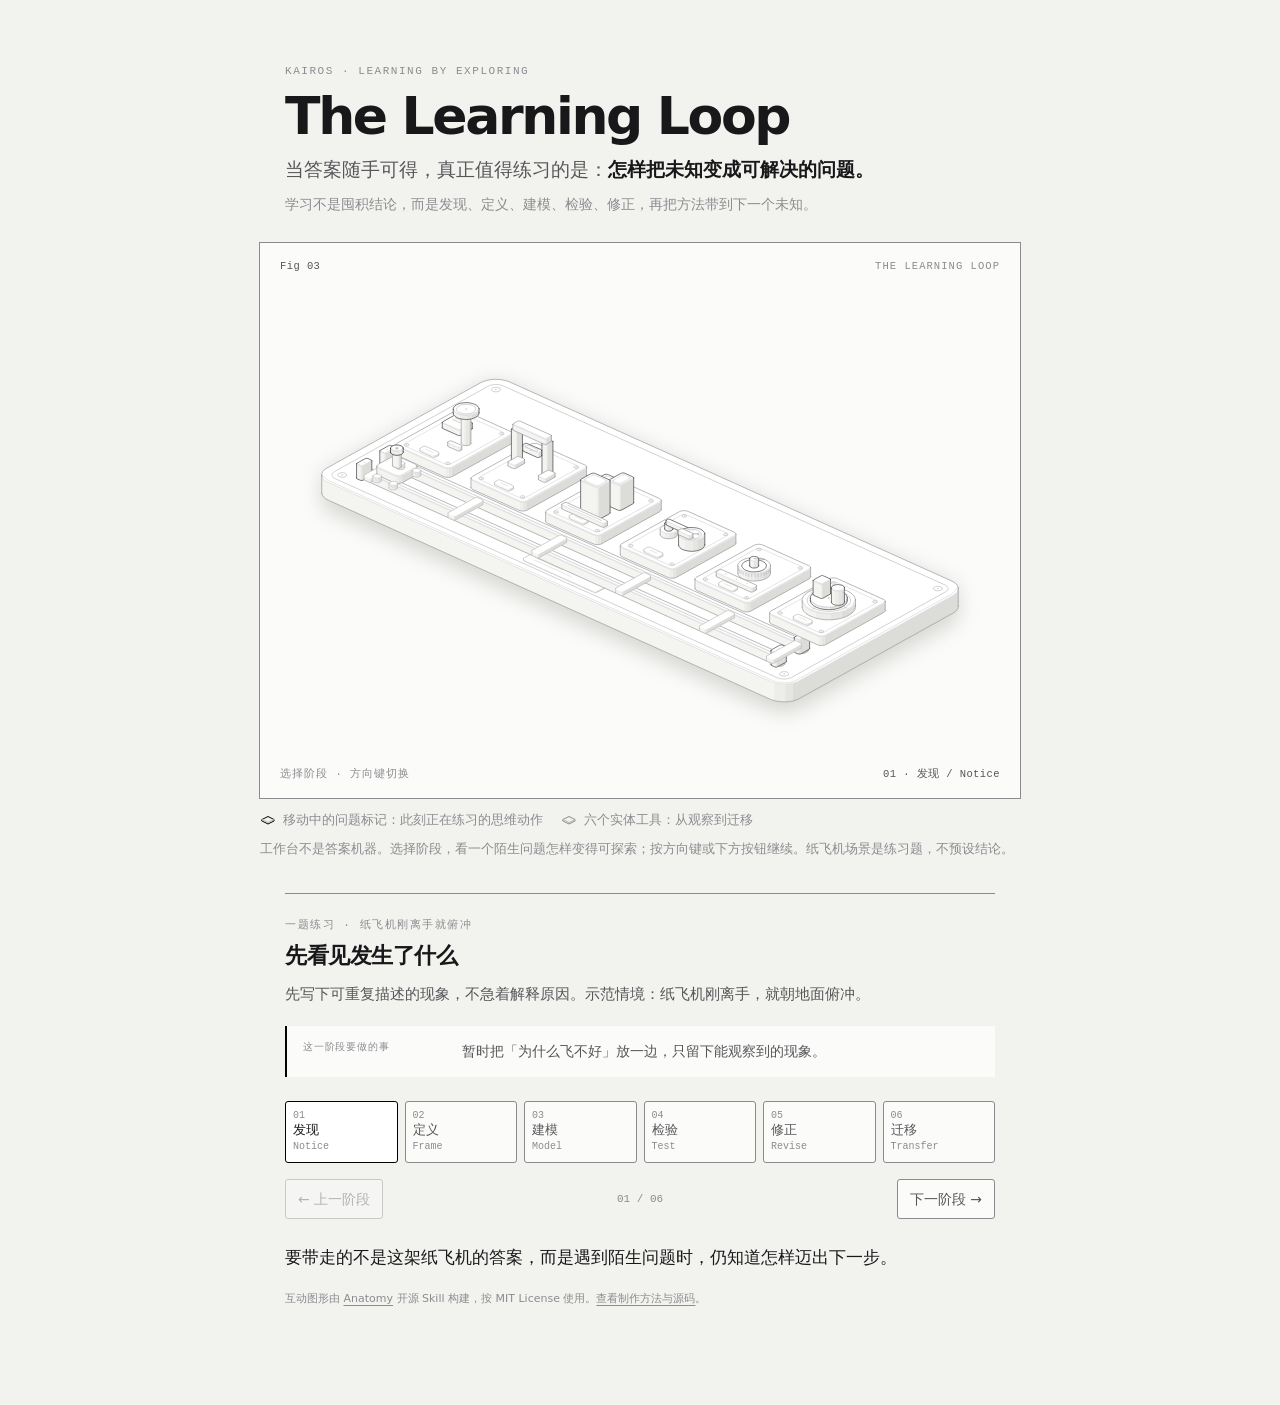
==== docs/learning-loop-light.html @ baa79a03 "Publish The Learning Loop Pages demo" ====
<!doctype html><html lang="zh-CN"><head><meta charset="utf-8"><meta name="viewport" content="width=device-width, initial-scale=1"><title>The Learning Loop — Kairos</title><style>
.iso{
  --anatomy-page:#0b0b0b;--anatomy-card:#131313;--anatomy-text:#a3a3a3;--anatomy-strong:#e6e6e6;--anatomy-muted:#6e6e6e;
  --anatomy-paper:#131313;--anatomy-face:#1b1b1b;--anatomy-top:#1c1c1c;
  --anatomy-shade-0:#0f0f0f;--anatomy-shade-1:#121212;--anatomy-shade-2:#151515;--anatomy-shade-3:#181818;
  --anatomy-lit-top:#262626;--anatomy-lit-shade:#1d1d1d;
  --anatomy-hi:#d4d4d4;--anatomy-mid:#6a6a6a;--anatomy-lo:#3e3e3e;--anatomy-faint:#2a2a2a;--anatomy-lit:#ffffff;
  --anatomy-halo:#050505;--anatomy-halo-opacity:.9;--anatomy-dot:#e6e6e6;
  --anatomy-red:#ff6b6b;--anatomy-green:#6be0a0;--anatomy-blue:#6b9bff;
  --anatomy-weight:.6px;--anatomy-ease:cubic-bezier(.32,.72,0,1);
  --anatomy-mono:ui-monospace,"SF Mono",Menlo,Consolas,monospace;
  --anatomy-lift:inset 0 1px 0 0 #ffffff0a,inset 0 0 0 1px #ffffff06,0 0 0 1px #00000026,0 1px 1px -.5px #00000014,0 3px 3px -1.5px #00000014,0 6px 6px -3px #00000014,0 12px 12px -6px #00000014;
}
.iso[data-theme="light"]{
  --anatomy-page:#f2f2ef;--anatomy-card:#fbfbfa;--anatomy-text:#57575a;--anatomy-strong:#18181a;--anatomy-muted:#8c8c90;
  --anatomy-paper:#fbfbfa;--anatomy-face:#ffffff;--anatomy-top:#ffffff;
  --anatomy-shade-0:#dcdcd9;--anatomy-shade-1:#e5e5e2;--anatomy-shade-2:#ededea;--anatomy-shade-3:#f4f4f1;
  --anatomy-lit-top:#ffffff;--anatomy-lit-shade:#eeeeeb;
  --anatomy-hi:#26262a;--anatomy-mid:#8a8a8f;--anatomy-lo:#b4b4b8;--anatomy-faint:#d4d4d6;--anatomy-lit:#000000;
  --anatomy-halo:#8a8a80;--anatomy-halo-opacity:.32;--anatomy-dot:#3a3a3e;
  --anatomy-red:#e5484d;--anatomy-green:#30a46c;--anatomy-blue:#3e63dd;
  --anatomy-lift:inset 0 1px 0 0 #ffffff,0 0 0 1px #0000000f,0 1px 1px -.5px #0000000a,0 3px 3px -1.5px #0000000a,0 6px 6px -3px #0000000a,0 12px 12px -6px #0000000a;
}
.iso-svg{display:block;width:100%;height:auto;overflow:visible}
.iso-svg path,.iso-svg circle{vector-effect:non-scaling-stroke}
.iso-fill{fill:var(--anatomy-paper);stroke:none}
.iso-solid[data-lit]>.iso-fill{fill:var(--anatomy-face)}
.iso-shade,.iso-top{stroke:none}
.iso-shade[data-shade="0"]{fill:var(--anatomy-shade-0)}
.iso-shade[data-shade="1"]{fill:var(--anatomy-shade-1)}
.iso-shade[data-shade="2"]{fill:var(--anatomy-shade-2)}
.iso-shade[data-shade="3"]{fill:var(--anatomy-shade-3)}
.iso-top{fill:var(--anatomy-top)}
.iso-solid[data-lit]>.iso-top{fill:var(--anatomy-lit-top)}
.iso-solid[data-lit]>.iso-shade{fill:var(--anatomy-lit-shade)}
.iso-solid[data-seamless]>.iso-shade,.iso-solid[data-seamless]>.iso-top{stroke-width:.4;stroke-linejoin:round}
.iso-solid[data-seamless]>.iso-shade[data-shade="0"]{stroke:var(--anatomy-shade-0)}
.iso-solid[data-seamless]>.iso-shade[data-shade="1"]{stroke:var(--anatomy-shade-1)}
.iso-solid[data-seamless]>.iso-shade[data-shade="2"]{stroke:var(--anatomy-shade-2)}
.iso-solid[data-seamless]>.iso-shade[data-shade="3"]{stroke:var(--anatomy-shade-3)}
.iso-solid[data-seamless]>.iso-top{stroke:var(--anatomy-top)}
.iso-solid[data-seamless][data-lit]>.iso-top{stroke:var(--anatomy-lit-top)}
.iso-solid[data-seamless][data-lit]>.iso-shade{stroke:var(--anatomy-lit-shade)}
.iso-solid[data-lit]>.iso-edge{stroke:var(--anatomy-lit)}
.iso-halo{fill:var(--anatomy-halo);stroke:none;filter:blur(9px);opacity:var(--anatomy-halo-opacity);transform:translateY(3px)}
.iso-line{fill:none;stroke:var(--anatomy-lo);stroke-width:var(--anatomy-weight);stroke-linecap:round;stroke-linejoin:round}
.iso-line[data-tone="hi"]{stroke:var(--anatomy-hi)}
.iso-line[data-tone="mid"]{stroke:var(--anatomy-mid)}
.iso-line[data-tone="lo"]{stroke:var(--anatomy-lo)}
.iso-line[data-tone="faint"]{stroke:var(--anatomy-faint)}
.iso-line[data-tone="lit"]{stroke:var(--anatomy-lit)}
.iso-line[data-tone="red"]{stroke:var(--anatomy-red)}
.iso-line[data-tone="green"]{stroke:var(--anatomy-green)}
.iso-line[data-tone="blue"]{stroke:var(--anatomy-blue)}
.iso-line[data-dotted]{stroke-dasharray:.01 3.5;stroke-width:1}
.iso-line[data-dashed]{stroke-dasharray:3 3}
.iso-line[data-flow]{stroke-dasharray:2 6}
.iso-wire-end{fill:var(--anatomy-paper);stroke:var(--anatomy-lo);stroke-width:var(--anatomy-weight)}
.iso-wire[data-tone="hi"] .iso-wire-end{stroke:var(--anatomy-hi)}
.iso-wire[data-tone="mid"] .iso-wire-end{stroke:var(--anatomy-mid)}
.iso-wire[data-tone="faint"] .iso-wire-end{stroke:var(--anatomy-faint)}
.iso-wire[data-tone="lit"] .iso-wire-end{stroke:var(--anatomy-lit)}
.iso-dots circle{fill:var(--anatomy-dot);stroke:none;opacity:.32}
.iso-dots[data-tone="hi"] circle{opacity:.85}
.iso-dots[data-tone="mid"] circle{opacity:.45}
.iso-dots[data-tone="lo"] circle{opacity:.22}
.iso-dots[data-tone="faint"] circle{opacity:.12}
.iso-face-text{fill:var(--anatomy-mid);font-family:var(--anatomy-mono);letter-spacing:.04em}
.iso-face-text[data-tone="hi"]{fill:var(--anatomy-hi)}
.iso-face-text[data-tone="lo"]{fill:var(--anatomy-lo)}
.iso-face-text[data-tone="faint"]{fill:var(--anatomy-faint)}
.tb-body{fill:var(--anatomy-shade-2);stroke:none}
.tb-shine{fill:var(--anatomy-top);stroke:none}
.tb-shade{fill:var(--anatomy-shade-0);stroke:none}
.tb-ring{fill:none;stroke:var(--anatomy-lo);stroke-width:.45;stroke-linecap:butt;stroke-linejoin:round}
.tb-ring[data-tone="mid"]{stroke:var(--anatomy-mid)}
.tb-ring[data-tone="faint"]{stroke:var(--anatomy-faint)}
.tb-ring[data-tone="hi"]{stroke:var(--anatomy-hi)}
@keyframes iso-flow{to{stroke-dashoffset:-32}}
@keyframes iso-pulse{0%,100%{opacity:.18}12%{opacity:1}40%{opacity:.18}}
.iso-line[data-flow]{animation:iso-flow 1600ms linear infinite}
.iso-dots circle[data-pulse]{animation:iso-pulse 1600ms steps(1,end) infinite;animation-delay:var(--pulse-at,0ms)}
.iso-figure{margin:32px 0 36px}
.iso-plate{position:relative;padding:52px 24px;border-radius:0;background:var(--anatomy-card);box-shadow:0 0 0 1px var(--anatomy-mid);--anatomy-paper:var(--anatomy-card)}
.iso-plate-corners{position:absolute;inset:18px 20px;pointer-events:none}
.iso-plate-corner{position:absolute;color:var(--anatomy-muted);font-family:var(--anatomy-mono);font-size:10.5px;line-height:1;letter-spacing:.04em;white-space:nowrap}
.iso-plate-corner[data-corner="fig"]{top:0;left:0;color:var(--anatomy-text)}
.iso-plate-corner[data-corner="title"]{top:0;right:0;text-transform:uppercase;letter-spacing:.1em}
.iso-plate-corner[data-corner="hint"]{bottom:0;left:0;text-transform:uppercase;letter-spacing:.1em}
.iso-plate-corner[data-corner="readout"]{right:0;bottom:0;color:var(--anatomy-text);font-variant-numeric:tabular-nums}
.iso-plate .iso-svg{margin:0 auto}
.iso-legend{display:grid;gap:8px;margin-top:12px;color:var(--anatomy-muted);font-size:13px;line-height:1.55}
.iso-keys{display:flex;flex-wrap:wrap;gap:6px 18px}
.iso-key{display:inline-flex;align-items:center;gap:7px}
.iso-swatch{width:16px;height:10px;flex:none;overflow:visible}
.iso-swatch path{fill:none;stroke:var(--anatomy-hi);stroke-width:1;vector-effect:non-scaling-stroke;stroke-linejoin:round;stroke-linecap:round}
.iso-swatch[data-mark="raised"] path,.iso-swatch[data-mark="flat"] path{stroke:var(--anatomy-mid)}
.iso-swatch[data-mark="lit"] path{stroke:var(--anatomy-lit)}
.iso-swatch[data-mark="dim"] path{stroke:var(--anatomy-lo)}
.iso-swatch[data-mark="dotted"] path{stroke-dasharray:.01 3;stroke-width:1.4}
.iso-swatch[data-mark="dashed"] path{stroke-dasharray:3 2.5}
.iso-swatch[data-mark="red"] path{stroke:var(--anatomy-red)}
.iso-swatch[data-mark="green"] path{stroke:var(--anatomy-green)}
.iso-swatch[data-mark="blue"] path{stroke:var(--anatomy-blue)}
.iso-swatch-crease{stroke:var(--anatomy-lo)!important}
@media (max-width:560px){.iso-plate{padding:48px 12px 70px}.iso-plate-corner[data-corner="hint"]{bottom:18px}}
@media (prefers-reduced-motion:reduce){.iso-line[data-flow],.iso-dots circle[data-pulse]{animation:none}}

*{box-sizing:border-box}
html{color-scheme:dark}
body[data-theme="light"]{color-scheme:light}
body{margin:0;background:var(--anatomy-page);color:var(--anatomy-text);font:14px/1.6 ui-sans-serif,system-ui,-apple-system,"Segoe UI",sans-serif;-webkit-font-smoothing:antialiased}
.iso-page{width:min(760px,100% - 32px);margin:64px auto 96px}

.page-intro{max-width:710px;margin:0 auto 26px}.eyebrow,.lesson-kicker{font:11px/1.4 var(--anatomy-mono);letter-spacing:.14em;text-transform:uppercase;color:var(--anatomy-muted)}
.page-intro h1{margin:8px 0 12px;font-size:clamp(34px,6vw,52px);line-height:1.02;letter-spacing:-.045em;color:var(--anatomy-strong);font-weight:650}
.lead{font-size:19px;line-height:1.5;margin:0 0 8px;color:var(--anatomy-text)}.lead strong{color:var(--anatomy-strong);font-weight:600}.lede-cn{margin:0;color:var(--anatomy-muted);line-height:1.8}
.iso-figure{margin:0}.iso-plate{padding:56px 20px 50px}.iso-stage{outline:none;border-radius:4px;touch-action:pan-y}.iso-stage:focus-visible{box-shadow:0 0 0 2px var(--anatomy-lit)}.iso-stage svg{width:100%;height:auto;display:block}.iso-caption{line-height:1.75}
.lesson{max-width:710px;margin:32px auto 0;padding:24px 0 0;border-top:1px solid var(--anatomy-mid)}.lesson-kicker{margin:0 0 9px}.lesson h2{font-size:22px;line-height:1.3;margin:0 0 10px;color:var(--anatomy-strong);letter-spacing:-.02em}.lesson>p:not(.lesson-kicker):not(.next-move):not(.takeaway):not(.attribution){line-height:1.8;font-size:15px;margin:0 0 14px}
.next-move{display:grid;grid-template-columns:145px 1fr;gap:14px;margin:18px 0 24px;padding:14px 16px;border-left:2px solid var(--anatomy-lit);background:var(--anatomy-card);line-height:1.65}.next-move span:first-child{font:10px/1.5 var(--anatomy-mono);text-transform:uppercase;letter-spacing:.08em;color:var(--anatomy-muted)}
.phase-nav{display:grid;grid-template-columns:repeat(6,minmax(0,1fr));gap:7px}.phase-button,.lesson-controls button{font:inherit;color:var(--anatomy-text);background:var(--anatomy-card);border:1px solid var(--anatomy-mid);border-radius:3px;cursor:pointer;transition:background .18s ease,border-color .18s ease,color .18s ease,transform .18s ease}.phase-button{min-height:62px;padding:9px 7px;text-align:left;display:flex;flex-direction:column;justify-content:space-between}.phase-button:hover:not(.is-active),.lesson-controls button:hover:not(:disabled){border-color:var(--anatomy-text);transform:translateY(-1px)}.phase-button.is-active{border-color:var(--anatomy-lit);color:var(--anatomy-strong);background:var(--anatomy-face)}.phase-number{font:10px/1 var(--anatomy-mono);color:var(--anatomy-muted)}.phase-name{font-size:13px;line-height:1.2}.phase-name small{display:block;margin-top:3px;font:10px/1.2 var(--anatomy-mono);color:var(--anatomy-muted)}
.lesson-controls{display:flex;align-items:center;justify-content:space-between;gap:12px;margin:16px 0 24px}.lesson-controls button{padding:8px 12px}.lesson-controls button:disabled{opacity:.4;cursor:not-allowed}.lesson-controls span{font:11px var(--anatomy-mono);color:var(--anatomy-muted);font-variant-numeric:tabular-nums}.takeaway{font-size:17px;line-height:1.7;color:var(--anatomy-strong);margin:0 0 18px}.attribution{font-size:11px;line-height:1.7;color:var(--anatomy-muted);margin:0}.attribution a{color:inherit;text-underline-offset:3px}.sr-only{position:absolute;width:1px;height:1px;padding:0;margin:-1px;overflow:hidden;clip:rect(0,0,0,0);white-space:nowrap;border:0}
@media(max-width:620px){.iso-page{width:calc(100% - 24px);margin:32px auto 52px}.page-intro{margin-bottom:20px}.page-intro h1{font-size:38px}.lead{font-size:17px}.iso-plate{padding:50px 10px 50px}.iso-plate-corners{inset:16px 12px}.phase-nav{grid-template-columns:repeat(3,minmax(0,1fr));gap:6px}.phase-button{min-height:56px;padding:8px}.next-move{grid-template-columns:1fr;gap:4px}.lesson{margin-top:24px}}
@media(prefers-reduced-motion:reduce){*,*::before,*::after{scroll-behavior:auto!important;transition:none!important}}
</style></head><body class="iso" data-theme="light"><main class="iso-page">
<header class="page-intro">
  <p class="eyebrow">KAIROS · LEARNING BY EXPLORING</p>
  <h1>The Learning Loop</h1>
  <p class="lead">当答案随手可得，真正值得练习的是：<strong>怎样把未知变成可解决的问题。</strong></p>
  <p class="lede-cn">学习不是囤积结论，而是发现、定义、建模、检验、修正，再把方法带到下一个未知。</p>
</header>
<figure class="iso-figure"><div class="iso-plate"><div class="iso-plate-corners" aria-hidden="true"><span class="iso-plate-corner" data-corner="fig">Fig 03</span><span class="iso-plate-corner" data-corner="title">The Learning Loop</span><span class="iso-plate-corner" data-corner="hint">选择阶段 · 方向键切换</span><span class="iso-plate-corner" data-corner="readout" data-readout>01 · 发现 / Notice</span></div><div class="iso-stage" tabindex="0" role="group" aria-label="互动学习工作台。使用方向键在六个学习阶段间移动问题标记。"><svg xmlns="http://www.w3.org/2000/svg" class="iso-svg" viewBox="0 0 650 405" role="img" aria-label="A detailed inquiry workbench: six physical stations for noticing a phenomenon, framing a question, building a model, testing it, revising it and transferring the method. A small carriage glides along the front rail to the selected station."><path class="iso-halo" d="M37.7 159.3L37.8 157.5L38.7 155.7L40.2 154.1L42.4 152.6L181.1 75.6L183.8 74.4L186.9 73.4L190.3 72.8L193.9 72.5L197.5 72.6L201.1 73.1L204.3 73.8L207.3 74.9L606.2 254.5L608.7 255.9L610.6 257.4L611.8 259.1L612.3 260.9L612.3 283.4L612.2 285.2L611.3 286.9L609.8 288.6L607.6 290L468.9 367.1L466.2 368.3L463.1 369.2L459.7 369.9L456.1 370.1L452.5 370.1L448.9 369.6L445.7 368.8L442.7 367.8L43.8 188.2L41.3 186.8L39.4 185.3L38.2 183.6L37.7 181.8Z"/><g class="iso-solid"><path class="iso-fill" d="M183.2 116.6L183.7 115.2L184.9 113.8L186.6 112.6L188.9 111.6L191.5 110.9L194.3 110.5L197.3 110.4L200.3 110.6L203 111.2L205.4 112.1L207.4 113.2L208.9 114.5L209.7 115.9L209.8 117.4L209.8 120.3L209.3 121.8L208.2 123.2L206.4 124.4L204.2 125.4L201.6 126.1L198.7 126.5L195.7 126.6L192.8 126.3L190 125.7L187.6 124.9L185.6 123.8L184.2 122.4L183.4 121L183.2 119.5Z"/><path class="iso-shade" data-shade="0" d="M206.4 124.4L204.2 125.4L204.2 122.5L206.4 121.5ZM209.8 120.3L209.3 121.8L209.3 118.9L209.8 117.4ZM209.3 121.8L208.2 123.2L208.2 120.3L209.3 118.9ZM208.2 123.2L206.4 124.4L206.4 121.5L208.2 120.3Z"/><path class="iso-shade" data-shade="1" d="M204.2 125.4L201.6 126.1L201.6 123.2L204.2 122.5ZM201.6 126.1L198.7 126.5L198.7 123.6L201.6 123.2ZM198.7 126.5L195.7 126.6L195.7 123.7L198.7 123.6Z"/><path class="iso-shade" data-shade="2" d="M195.7 126.6L192.8 126.3L192.8 123.4L195.7 123.7ZM192.8 126.3L190 125.7L190 122.9L192.8 123.4Z"/><path class="iso-shade" data-shade="3" d="M190 125.7L187.6 124.9L187.6 122L190 122.9ZM187.6 124.9L185.6 123.8L185.6 120.9L187.6 122ZM185.6 123.8L184.2 122.4L184.2 119.6L185.6 120.9ZM184.2 122.4L183.4 121L183.4 118.1L184.2 119.6ZM183.4 121L183.2 119.5L183.2 116.6L183.4 118.1Z"/><path class="iso-top" d="M206.4 121.5L204.2 122.5L201.6 123.2L198.7 123.6L195.7 123.7L192.8 123.4L190 122.9L187.6 122L185.6 120.9L184.2 119.6L183.4 118.1L183.2 116.6L183.7 115.2L184.9 113.8L186.6 112.6L188.9 111.6L191.5 110.9L194.3 110.5L197.3 110.4L200.3 110.6L203 111.2L205.4 112.1L207.4 113.2L208.9 114.5L209.7 115.9L209.8 117.4L209.3 118.9L208.2 120.3Z"/><path class="iso-line iso-crease" data-tone="faint" d="M209.8 117.4L209.3 118.9L208.2 120.3L206.4 121.5L204.2 122.5L201.6 123.2L198.7 123.6L195.7 123.7L192.8 123.4L190 122.9L187.6 122L185.6 120.9L184.2 119.6L183.4 118.1L183.2 116.6"/><path class="iso-line iso-edge" data-tone="lo" d="M183.2 116.6L183.7 115.2L184.9 113.8L186.6 112.6L188.9 111.6L191.5 110.9L194.3 110.5L197.3 110.4L200.3 110.6L203 111.2L205.4 112.1L207.4 113.2L208.9 114.5L209.7 115.9L209.8 117.4M209.8 120.3L209.3 121.8L208.2 123.2L206.4 124.4L204.2 125.4L201.6 126.1L198.7 126.5L195.7 126.6L192.8 126.3L190 125.7L187.6 124.9L185.6 123.8L184.2 122.4L183.4 121L183.2 119.5M183.2 116.6L183.2 119.5M209.8 117.4L209.8 120.3"/></g><g class="iso-solid"><path class="iso-fill" d="M186.2 110L186.6 108.8L187.5 107.8L188.8 106.8L190.6 106.1L192.6 105.5L194.8 105.2L197.1 105.1L199.4 105.3L201.6 105.8L203.5 106.4L205 107.3L206.1 108.3L206.8 109.5L206.9 110.6L206.9 117.3L206.5 118.5L205.6 119.6L204.2 120.5L202.5 121.3L200.5 121.8L198.2 122.1L195.9 122.2L193.6 122L191.5 121.6L189.6 120.9L188.1 120L186.9 119L186.3 117.9L186.2 116.7Z"/><path class="iso-shade" data-shade="0" d="M204.2 120.5L202.5 121.3L202.5 114.5L204.2 113.8ZM206.9 117.3L206.5 118.5L206.5 111.8L206.9 110.6ZM206.5 118.5L205.6 119.6L205.6 112.8L206.5 111.8ZM205.6 119.6L204.2 120.5L204.2 113.8L205.6 112.8Z"/><path class="iso-shade" data-shade="1" d="M202.5 121.3L200.5 121.8L200.5 115.1L202.5 114.5ZM200.5 121.8L198.2 122.1L198.2 115.4L200.5 115.1ZM198.2 122.1L195.9 122.2L195.9 115.5L198.2 115.4Z"/><path class="iso-shade" data-shade="2" d="M195.9 122.2L193.6 122L193.6 115.3L195.9 115.5ZM193.6 122L191.5 121.6L191.5 114.8L193.6 115.3Z"/><path class="iso-shade" data-shade="3" d="M191.5 121.6L189.6 120.9L189.6 114.2L191.5 114.8ZM189.6 120.9L188.1 120L188.1 113.3L189.6 114.2ZM188.1 120L186.9 119L186.9 112.3L188.1 113.3ZM186.9 119L186.3 117.9L186.3 111.1L186.9 112.3ZM186.3 117.9L186.2 116.7L186.2 110L186.3 111.1Z"/><path class="iso-top" d="M204.2 113.8L202.5 114.5L200.5 115.1L198.2 115.4L195.9 115.5L193.6 115.3L191.5 114.8L189.6 114.2L188.1 113.3L186.9 112.3L186.3 111.1L186.2 110L186.6 108.8L187.5 107.8L188.8 106.8L190.6 106.1L192.6 105.5L194.8 105.2L197.1 105.1L199.4 105.3L201.6 105.8L203.5 106.4L205 107.3L206.1 108.3L206.8 109.5L206.9 110.6L206.5 111.8L205.6 112.8Z"/><path class="iso-line iso-crease" data-tone="faint" d="M206.9 110.6L206.5 111.8L205.6 112.8L204.2 113.8L202.5 114.5L200.5 115.1L198.2 115.4L195.9 115.5L193.6 115.3L191.5 114.8L189.6 114.2L188.1 113.3L186.9 112.3L186.3 111.1L186.2 110"/><path class="iso-line iso-edge" data-tone="mid" d="M186.2 110L186.6 108.8L187.5 107.8L188.8 106.8L190.6 106.1L192.6 105.5L194.8 105.2L197.1 105.1L199.4 105.3L201.6 105.8L203.5 106.4L205 107.3L206.1 108.3L206.8 109.5L206.9 110.6M206.9 117.3L206.5 118.5L205.6 119.6L204.2 120.5L202.5 121.3L200.5 121.8L198.2 122.1L195.9 122.2L193.6 122L191.5 121.6L189.6 120.9L188.1 120L186.9 119L186.3 117.9L186.2 116.7M186.2 110L186.2 116.7M206.9 110.6L206.9 117.3"/></g><g class="iso-solid"><path class="iso-fill" d="M74.2 177.2L74.7 175.7L75.9 174.3L77.6 173.1L79.8 172.1L82.5 171.4L85.3 171L88.3 170.9L91.3 171.2L94 171.7L96.4 172.6L98.4 173.7L99.9 175L100.7 176.5L100.8 178L100.8 180.9L100.3 182.3L99.2 183.7L97.4 184.9L95.2 185.9L92.6 186.6L89.7 187L86.7 187.1L83.8 186.8L81 186.3L78.6 185.4L76.6 184.3L75.2 183L74.4 181.5L74.2 180.1Z"/><path class="iso-shade" data-shade="0" d="M97.4 184.9L95.2 185.9L95.2 183L97.4 182ZM100.8 180.9L100.3 182.3L100.3 179.4L100.8 178ZM100.3 182.3L99.2 183.7L99.2 180.8L100.3 179.4ZM99.2 183.7L97.4 184.9L97.4 182L99.2 180.8Z"/><path class="iso-shade" data-shade="1" d="M95.2 185.9L92.6 186.6L92.6 183.7L95.2 183ZM92.6 186.6L89.7 187L89.7 184.1L92.6 183.7ZM89.7 187L86.7 187.1L86.7 184.2L89.7 184.1Z"/><path class="iso-shade" data-shade="2" d="M86.7 187.1L83.8 186.8L83.8 184L86.7 184.2ZM83.8 186.8L81 186.3L81 183.4L83.8 184Z"/><path class="iso-shade" data-shade="3" d="M81 186.3L78.6 185.4L78.6 182.5L81 183.4ZM78.6 185.4L76.6 184.3L76.6 181.4L78.6 182.5ZM76.6 184.3L75.2 183L75.2 180.1L76.6 181.4ZM75.2 183L74.4 181.5L74.4 178.7L75.2 180.1ZM74.4 181.5L74.2 180.1L74.2 177.2L74.4 178.7Z"/><path class="iso-top" d="M97.4 182L95.2 183L92.6 183.7L89.7 184.1L86.7 184.2L83.8 184L81 183.4L78.6 182.5L76.6 181.4L75.2 180.1L74.4 178.7L74.2 177.2L74.7 175.7L75.9 174.3L77.6 173.1L79.8 172.1L82.5 171.4L85.3 171L88.3 170.9L91.3 171.2L94 171.7L96.4 172.6L98.4 173.7L99.9 175L100.7 176.5L100.8 178L100.3 179.4L99.2 180.8Z"/><path class="iso-line iso-crease" data-tone="faint" d="M100.8 178L100.3 179.4L99.2 180.8L97.4 182L95.2 183L92.6 183.7L89.7 184.1L86.7 184.2L83.8 184L81 183.4L78.6 182.5L76.6 181.4L75.2 180.1L74.4 178.7L74.2 177.2"/><path class="iso-line iso-edge" data-tone="lo" d="M74.2 177.2L74.7 175.7L75.9 174.3L77.6 173.1L79.8 172.1L82.5 171.4L85.3 171L88.3 170.9L91.3 171.2L94 171.7L96.4 172.6L98.4 173.7L99.9 175L100.7 176.5L100.8 178M100.8 180.9L100.3 182.3L99.2 183.7L97.4 184.9L95.2 185.9L92.6 186.6L89.7 187L86.7 187.1L83.8 186.8L81 186.3L78.6 185.4L76.6 184.3L75.2 183L74.4 181.5L74.2 180.1M74.2 177.2L74.2 180.1M100.8 178L100.8 180.9"/></g><g class="iso-solid"><path class="iso-fill" d="M77.2 170.5L77.6 169.4L78.5 168.3L79.8 167.4L81.6 166.6L83.6 166L85.8 165.7L88.1 165.7L90.4 165.9L92.6 166.3L94.5 167L96 167.8L97.1 168.9L97.7 170L97.9 171.1L97.9 177.9L97.5 179L96.6 180.1L95.2 181L93.5 181.8L91.5 182.4L89.2 182.7L86.9 182.7L84.6 182.5L82.5 182.1L80.6 181.4L79 180.6L77.9 179.5L77.3 178.4L77.2 177.3Z"/><path class="iso-shade" data-shade="0" d="M95.2 181L93.5 181.8L93.5 175.1L95.2 174.3ZM97.9 177.9L97.5 179L97.5 172.3L97.9 171.1ZM97.5 179L96.6 180.1L96.6 173.4L97.5 172.3ZM96.6 180.1L95.2 181L95.2 174.3L96.6 173.4Z"/><path class="iso-shade" data-shade="1" d="M93.5 181.8L91.5 182.4L91.5 175.6L93.5 175.1ZM91.5 182.4L89.2 182.7L89.2 175.9L91.5 175.6ZM89.2 182.7L86.9 182.7L86.9 176L89.2 175.9Z"/><path class="iso-shade" data-shade="2" d="M86.9 182.7L84.6 182.5L84.6 175.8L86.9 176ZM84.6 182.5L82.5 182.1L82.5 175.4L84.6 175.8Z"/><path class="iso-shade" data-shade="3" d="M82.5 182.1L80.6 181.4L80.6 174.7L82.5 175.4ZM80.6 181.4L79 180.6L79 173.8L80.6 174.7ZM79 180.6L77.9 179.5L77.9 172.8L79 173.8ZM77.9 179.5L77.3 178.4L77.3 171.7L77.9 172.8ZM77.3 178.4L77.2 177.3L77.2 170.5L77.3 171.7Z"/><path class="iso-top" d="M95.2 174.3L93.5 175.1L91.5 175.6L89.2 175.9L86.9 176L84.6 175.8L82.5 175.4L80.6 174.7L79 173.8L77.9 172.8L77.3 171.7L77.2 170.5L77.6 169.4L78.5 168.3L79.8 167.4L81.6 166.6L83.6 166L85.8 165.7L88.1 165.7L90.4 165.9L92.6 166.3L94.5 167L96 167.8L97.1 168.9L97.7 170L97.9 171.1L97.5 172.3L96.6 173.4Z"/><path class="iso-line iso-crease" data-tone="faint" d="M97.9 171.1L97.5 172.3L96.6 173.4L95.2 174.3L93.5 175.1L91.5 175.6L89.2 175.9L86.9 176L84.6 175.8L82.5 175.4L80.6 174.7L79 173.8L77.9 172.8L77.3 171.7L77.2 170.5"/><path class="iso-line iso-edge" data-tone="mid" d="M77.2 170.5L77.6 169.4L78.5 168.3L79.8 167.4L81.6 166.6L83.6 166L85.8 165.7L88.1 165.7L90.4 165.9L92.6 166.3L94.5 167L96 167.8L97.1 168.9L97.7 170L97.9 171.1M97.9 177.9L97.5 179L96.6 180.1L95.2 181L93.5 181.8L91.5 182.4L89.2 182.7L86.9 182.7L84.6 182.5L82.5 182.1L80.6 181.4L79 180.6L77.9 179.5L77.3 178.4L77.2 177.3M77.2 170.5L77.2 177.3M97.9 171.1L97.9 177.9"/></g><g class="iso-solid"><path class="iso-fill" d="M549.2 281.4L549.7 279.9L550.8 278.5L552.6 277.3L554.8 276.3L557.4 275.6L560.3 275.2L563.3 275.1L566.2 275.4L569 276L571.4 276.8L573.4 277.9L574.8 279.3L575.6 280.7L575.8 282.2L575.8 285.1L575.3 286.5L574.1 287.9L572.4 289.1L570.2 290.1L567.5 290.8L564.7 291.2L561.7 291.3L558.7 291.1L556 290.5L553.6 289.6L551.6 288.5L550.1 287.2L549.3 285.8L549.2 284.3Z"/><path class="iso-shade" data-shade="0" d="M572.4 289.1L570.2 290.1L570.2 287.2L572.4 286.2ZM575.8 285.1L575.3 286.5L575.3 283.7L575.8 282.2ZM575.3 286.5L574.1 287.9L574.1 285L575.3 283.7ZM574.1 287.9L572.4 289.1L572.4 286.2L574.1 285Z"/><path class="iso-shade" data-shade="1" d="M570.2 290.1L567.5 290.8L567.5 288L570.2 287.2ZM567.5 290.8L564.7 291.2L564.7 288.4L567.5 288ZM564.7 291.2L561.7 291.3L561.7 288.4L564.7 288.4Z"/><path class="iso-shade" data-shade="2" d="M561.7 291.3L558.7 291.1L558.7 288.2L561.7 288.4ZM558.7 291.1L556 290.5L556 287.6L558.7 288.2Z"/><path class="iso-shade" data-shade="3" d="M556 290.5L553.6 289.6L553.6 286.7L556 287.6ZM553.6 289.6L551.6 288.5L551.6 285.6L553.6 286.7ZM551.6 288.5L550.1 287.2L550.1 284.3L551.6 285.6ZM550.1 287.2L549.3 285.8L549.3 282.9L550.1 284.3ZM549.3 285.8L549.2 284.3L549.2 281.4L549.3 282.9Z"/><path class="iso-top" d="M572.4 286.2L570.2 287.2L567.5 288L564.7 288.4L561.7 288.4L558.7 288.2L556 287.6L553.6 286.7L551.6 285.6L550.1 284.3L549.3 282.9L549.2 281.4L549.7 279.9L550.8 278.5L552.6 277.3L554.8 276.3L557.4 275.6L560.3 275.2L563.3 275.1L566.2 275.4L569 276L571.4 276.8L573.4 277.9L574.8 279.3L575.6 280.7L575.8 282.2L575.3 283.7L574.1 285Z"/><path class="iso-line iso-crease" data-tone="faint" d="M575.8 282.2L575.3 283.7L574.1 285L572.4 286.2L570.2 287.2L567.5 288L564.7 288.4L561.7 288.4L558.7 288.2L556 287.6L553.6 286.7L551.6 285.6L550.1 284.3L549.3 282.9L549.2 281.4"/><path class="iso-line iso-edge" data-tone="lo" d="M549.2 281.4L549.7 279.9L550.8 278.5L552.6 277.3L554.8 276.3L557.4 275.6L560.3 275.2L563.3 275.1L566.2 275.4L569 276L571.4 276.8L573.4 277.9L574.8 279.3L575.6 280.7L575.8 282.2M575.8 285.1L575.3 286.5L574.1 287.9L572.4 289.1L570.2 290.1L567.5 290.8L564.7 291.2L561.7 291.3L558.7 291.1L556 290.5L553.6 289.6L551.6 288.5L550.1 287.2L549.3 285.8L549.2 284.3M549.2 281.4L549.2 284.3M575.8 282.2L575.8 285.1"/></g><g class="iso-solid"><path class="iso-fill" d="M552.1 274.7L552.5 273.6L553.4 272.5L554.8 271.6L556.5 270.8L558.5 270.3L560.8 269.9L563.1 269.9L565.4 270.1L567.5 270.5L569.4 271.2L571 272.1L572.1 273.1L572.7 274.2L572.8 275.4L572.8 282.1L572.4 283.2L571.5 284.3L570.2 285.3L568.4 286L566.4 286.6L564.2 286.9L561.9 287L559.6 286.8L557.4 286.3L555.5 285.6L554 284.8L552.9 283.8L552.3 282.6L552.1 281.5Z"/><path class="iso-shade" data-shade="0" d="M570.2 285.3L568.4 286L568.4 279.3L570.2 278.5ZM572.8 282.1L572.4 283.2L572.4 276.5L572.8 275.4ZM572.4 283.2L571.5 284.3L571.5 277.6L572.4 276.5ZM571.5 284.3L570.2 285.3L570.2 278.5L571.5 277.6Z"/><path class="iso-shade" data-shade="1" d="M568.4 286L566.4 286.6L566.4 279.8L568.4 279.3ZM566.4 286.6L564.2 286.9L564.2 280.2L566.4 279.8ZM564.2 286.9L561.9 287L561.9 280.2L564.2 280.2Z"/><path class="iso-shade" data-shade="2" d="M561.9 287L559.6 286.8L559.6 280L561.9 280.2ZM559.6 286.8L557.4 286.3L557.4 279.6L559.6 280Z"/><path class="iso-shade" data-shade="3" d="M557.4 286.3L555.5 285.6L555.5 278.9L557.4 279.6ZM555.5 285.6L554 284.8L554 278L555.5 278.9ZM554 284.8L552.9 283.8L552.9 277L554 278ZM552.9 283.8L552.3 282.6L552.3 275.9L552.9 277ZM552.3 282.6L552.1 281.5L552.1 274.7L552.3 275.9Z"/><path class="iso-top" d="M570.2 278.5L568.4 279.3L566.4 279.8L564.2 280.2L561.9 280.2L559.6 280L557.4 279.6L555.5 278.9L554 278L552.9 277L552.3 275.9L552.1 274.7L552.5 273.6L553.4 272.5L554.8 271.6L556.5 270.8L558.5 270.3L560.8 269.9L563.1 269.9L565.4 270.1L567.5 270.5L569.4 271.2L571 272.1L572.1 273.1L572.7 274.2L572.8 275.4L572.4 276.5L571.5 277.6Z"/><path class="iso-line iso-crease" data-tone="faint" d="M572.8 275.4L572.4 276.5L571.5 277.6L570.2 278.5L568.4 279.3L566.4 279.8L564.2 280.2L561.9 280.2L559.6 280L557.4 279.6L555.5 278.9L554 278L552.9 277L552.3 275.9L552.1 274.7"/><path class="iso-line iso-edge" data-tone="mid" d="M552.1 274.7L552.5 273.6L553.4 272.5L554.8 271.6L556.5 270.8L558.5 270.3L560.8 269.9L563.1 269.9L565.4 270.1L567.5 270.5L569.4 271.2L571 272.1L572.1 273.1L572.7 274.2L572.8 275.4M572.8 282.1L572.4 283.2L571.5 284.3L570.2 285.3L568.4 286L566.4 286.6L564.2 286.9L561.9 287L559.6 286.8L557.4 286.3L555.5 285.6L554 284.8L552.9 283.8L552.3 282.6L552.1 281.5M552.1 274.7L552.1 281.5M572.8 275.4L572.8 282.1"/></g><g class="iso-solid"><path class="iso-fill" d="M440.2 341.9L440.7 340.5L441.8 339.1L443.6 337.9L445.8 336.9L448.4 336.2L451.3 335.7L454.3 335.7L457.2 335.9L460 336.5L462.4 337.4L464.4 338.5L465.8 339.8L466.6 341.2L466.8 342.7L466.8 345.6L466.3 347.1L465.1 348.5L463.4 349.7L461.1 350.7L458.5 351.4L455.7 351.8L452.7 351.9L449.7 351.6L447 351L444.6 350.2L442.6 349L441.1 347.7L440.3 346.3L440.2 344.8Z"/><path class="iso-shade" data-shade="0" d="M463.4 349.7L461.1 350.7L461.1 347.8L463.4 346.8ZM466.8 345.6L466.3 347.1L466.3 344.2L466.8 342.7ZM466.3 347.1L465.1 348.5L465.1 345.6L466.3 344.2ZM465.1 348.5L463.4 349.7L463.4 346.8L465.1 345.6Z"/><path class="iso-shade" data-shade="1" d="M461.1 350.7L458.5 351.4L458.5 348.5L461.1 347.8ZM458.5 351.4L455.7 351.8L455.7 348.9L458.5 348.5ZM455.7 351.8L452.7 351.9L452.7 349L455.7 348.9Z"/><path class="iso-shade" data-shade="2" d="M452.7 351.9L449.7 351.6L449.7 348.7L452.7 349ZM449.7 351.6L447 351L447 348.1L449.7 348.7Z"/><path class="iso-shade" data-shade="3" d="M447 351L444.6 350.2L444.6 347.3L447 348.1ZM444.6 350.2L442.6 349L442.6 346.2L444.6 347.3ZM442.6 349L441.1 347.7L441.1 344.8L442.6 346.2ZM441.1 347.7L440.3 346.3L440.3 343.4L441.1 344.8ZM440.3 346.3L440.2 344.8L440.2 341.9L440.3 343.4Z"/><path class="iso-top" d="M463.4 346.8L461.1 347.8L458.5 348.5L455.7 348.9L452.7 349L449.7 348.7L447 348.1L444.6 347.3L442.6 346.2L441.1 344.8L440.3 343.4L440.2 341.9L440.7 340.5L441.8 339.1L443.6 337.9L445.8 336.9L448.4 336.2L451.3 335.7L454.3 335.7L457.2 335.9L460 336.5L462.4 337.4L464.4 338.5L465.8 339.8L466.6 341.2L466.8 342.7L466.3 344.2L465.1 345.6Z"/><path class="iso-line iso-crease" data-tone="faint" d="M466.8 342.7L466.3 344.2L465.1 345.6L463.4 346.8L461.1 347.8L458.5 348.5L455.7 348.9L452.7 349L449.7 348.7L447 348.1L444.6 347.3L442.6 346.2L441.1 344.8L440.3 343.4L440.2 341.9"/><path class="iso-line iso-edge" data-tone="lo" d="M440.2 341.9L440.7 340.5L441.8 339.1L443.6 337.9L445.8 336.9L448.4 336.2L451.3 335.7L454.3 335.7L457.2 335.9L460 336.5L462.4 337.4L464.4 338.5L465.8 339.8L466.6 341.2L466.8 342.7M466.8 345.6L466.3 347.1L465.1 348.5L463.4 349.7L461.1 350.7L458.5 351.4L455.7 351.8L452.7 351.9L449.7 351.6L447 351L444.6 350.2L442.6 349L441.1 347.7L440.3 346.3L440.2 344.8M440.2 341.9L440.2 344.8M466.8 342.7L466.8 345.6"/></g><g class="iso-solid"><path class="iso-fill" d="M443.1 335.3L443.5 334.1L444.4 333.1L445.8 332.1L447.5 331.3L449.5 330.8L451.8 330.5L454.1 330.4L456.4 330.6L458.5 331.1L460.4 331.7L461.9 332.6L463.1 333.6L463.7 334.7L463.8 335.9L463.8 342.6L463.4 343.8L462.5 344.8L461.2 345.8L459.4 346.6L457.4 347.1L455.2 347.4L452.9 347.5L450.6 347.3L448.4 346.8L446.5 346.2L445 345.3L443.9 344.3L443.2 343.2L443.1 342Z"/><path class="iso-shade" data-shade="0" d="M461.2 345.8L459.4 346.6L459.4 339.8L461.2 339.1ZM463.8 342.6L463.4 343.8L463.4 337L463.8 335.9ZM463.4 343.8L462.5 344.8L462.5 338.1L463.4 337ZM462.5 344.8L461.2 345.8L461.2 339.1L462.5 338.1Z"/><path class="iso-shade" data-shade="1" d="M459.4 346.6L457.4 347.1L457.4 340.4L459.4 339.8ZM457.4 347.1L455.2 347.4L455.2 340.7L457.4 340.4ZM455.2 347.4L452.9 347.5L452.9 340.8L455.2 340.7Z"/><path class="iso-shade" data-shade="2" d="M452.9 347.5L450.6 347.3L450.6 340.6L452.9 340.8ZM450.6 347.3L448.4 346.8L448.4 340.1L450.6 340.6Z"/><path class="iso-shade" data-shade="3" d="M448.4 346.8L446.5 346.2L446.5 339.4L448.4 340.1ZM446.5 346.2L445 345.3L445 338.6L446.5 339.4ZM445 345.3L443.9 344.3L443.9 337.6L445 338.6ZM443.9 344.3L443.2 343.2L443.2 336.4L443.9 337.6ZM443.2 343.2L443.1 342L443.1 335.3L443.2 336.4Z"/><path class="iso-top" d="M461.2 339.1L459.4 339.8L457.4 340.4L455.2 340.7L452.9 340.8L450.6 340.6L448.4 340.1L446.5 339.4L445 338.6L443.9 337.6L443.2 336.4L443.1 335.3L443.5 334.1L444.4 333.1L445.8 332.1L447.5 331.3L449.5 330.8L451.8 330.5L454.1 330.4L456.4 330.6L458.5 331.1L460.4 331.7L461.9 332.6L463.1 333.6L463.7 334.7L463.8 335.9L463.4 337L462.5 338.1Z"/><path class="iso-line iso-crease" data-tone="faint" d="M463.8 335.9L463.4 337L462.5 338.1L461.2 339.1L459.4 339.8L457.4 340.4L455.2 340.7L452.9 340.8L450.6 340.6L448.4 340.1L446.5 339.4L445 338.6L443.9 337.6L443.2 336.4L443.1 335.3"/><path class="iso-line iso-edge" data-tone="mid" d="M443.1 335.3L443.5 334.1L444.4 333.1L445.8 332.1L447.5 331.3L449.5 330.8L451.8 330.5L454.1 330.4L456.4 330.6L458.5 331.1L460.4 331.7L461.9 332.6L463.1 333.6L463.7 334.7L463.8 335.9M463.8 342.6L463.4 343.8L462.5 344.8L461.2 345.8L459.4 346.6L457.4 347.1L455.2 347.4L452.9 347.5L450.6 347.3L448.4 346.8L446.5 346.2L445 345.3L443.9 344.3L443.2 343.2L443.1 342M443.1 335.3L443.1 342M463.8 335.9L463.8 342.6"/></g><g class="iso-solid"><path class="iso-fill" d="M37.7 159.3L37.8 157.5L38.7 155.7L40.2 154.1L42.4 152.6L181.1 75.6L183.8 74.4L186.9 73.4L190.3 72.8L193.9 72.5L197.5 72.6L201.1 73.1L204.3 73.8L207.3 74.9L606.2 254.5L608.7 255.9L610.6 257.4L611.8 259.1L612.3 260.9L612.3 277L612.2 278.8L611.3 280.5L609.8 282.2L607.6 283.6L468.9 360.7L466.2 361.9L463.1 362.8L459.7 363.5L456.1 363.7L452.5 363.6L448.9 363.2L445.7 362.4L442.7 361.4L43.8 181.7L41.3 180.4L39.4 178.8L38.2 177.1L37.7 175.3Z"/><path class="iso-shade" data-shade="0" d="M612.3 277L612.2 278.8L612.2 262.7L612.3 260.9ZM612.2 278.8L611.3 280.5L611.3 264.5L612.2 262.7ZM611.3 280.5L609.8 282.2L609.8 266.1L611.3 264.5ZM609.8 282.2L607.6 283.6L607.6 267.6L609.8 266.1ZM607.6 283.6L468.9 360.7L468.9 344.6L607.6 267.6ZM468.9 360.7L466.2 361.9L466.2 345.9L468.9 344.6ZM466.2 361.9L463.1 362.8L463.1 346.8L466.2 345.9Z"/><path class="iso-shade" data-shade="1" d="M463.1 362.8L459.7 363.5L459.7 347.4L463.1 346.8ZM459.7 363.5L456.1 363.7L456.1 347.7L459.7 347.4Z"/><path class="iso-shade" data-shade="2" d="M456.1 363.7L452.5 363.6L452.5 347.6L456.1 347.7ZM452.5 363.6L448.9 363.2L448.9 347.2L452.5 347.6ZM448.9 363.2L445.7 362.4L445.7 346.4L448.9 347.2Z"/><path class="iso-shade" data-shade="3" d="M445.7 362.4L442.7 361.4L442.7 345.3L445.7 346.4ZM442.7 361.4L43.8 181.7L43.8 165.7L442.7 345.3ZM43.8 181.7L41.3 180.4L41.3 164.4L43.8 165.7ZM41.3 180.4L39.4 178.8L39.4 162.8L41.3 164.4ZM39.4 178.8L38.2 177.1L38.2 161.1L39.4 162.8ZM38.2 177.1L37.7 175.3L37.7 159.3L38.2 161.1Z"/><path class="iso-top" d="M606.2 254.5L608.7 255.9L610.6 257.4L611.8 259.1L612.3 260.9L612.2 262.7L611.3 264.5L609.8 266.1L607.6 267.6L468.9 344.6L466.2 345.9L463.1 346.8L459.7 347.4L456.1 347.7L452.5 347.6L448.9 347.2L445.7 346.4L442.7 345.3L43.8 165.7L41.3 164.4L39.4 162.8L38.2 161.1L37.7 159.3L37.8 157.5L38.7 155.7L40.2 154.1L42.4 152.6L181.1 75.6L183.8 74.4L186.9 73.4L190.3 72.8L193.9 72.5L197.5 72.6L201.1 73.1L204.3 73.8L207.3 74.9Z"/><path class="iso-line iso-crease" data-tone="faint" d="M612.3 260.9L612.2 262.7L611.3 264.5L609.8 266.1L607.6 267.6L468.9 344.6L466.2 345.9L463.1 346.8L459.7 347.4L456.1 347.7L452.5 347.6L448.9 347.2L445.7 346.4L442.7 345.3L43.8 165.7L41.3 164.4L39.4 162.8L38.2 161.1L37.7 159.3"/><path class="iso-line iso-bevel" data-tone="faint" d="M612.3 260.9L609.6 262.5L608.9 264.1L607.5 265.5L605.6 266.8L467 343.7L464.6 344.8L462 345.6L459 346.2L455.9 346.4L452.8 346.3L449.8 346L447 345.3L444.4 344.3L45.6 164.8L43.4 163.6L41.8 162.3L40.7 160.8L37.7 159.3"/><path class="iso-line iso-edge" data-tone="mid" d="M37.7 159.3L37.8 157.5L38.7 155.7L40.2 154.1L42.4 152.6L181.1 75.6L183.8 74.4L186.9 73.4L190.3 72.8L193.9 72.5L197.5 72.6L201.1 73.1L204.3 73.8L207.3 74.9L606.2 254.5L608.7 255.9L610.6 257.4L611.8 259.1L612.3 260.9M612.3 277L612.2 278.8L611.3 280.5L609.8 282.2L607.6 283.6L468.9 360.7L466.2 361.9L463.1 362.8L459.7 363.5L456.1 363.7L452.5 363.6L448.9 363.2L445.7 362.4L442.7 361.4L43.8 181.7L41.3 180.4L39.4 178.8L38.2 177.1L37.7 175.3M612.3 260.9L612.3 277M37.7 159.3L37.7 175.3"/></g><path class="iso-line" data-tone="lo" d="M600 258L601.3 258.6L602.2 259.4L602.8 260.3L603.1 261.2L603 262.1L602.6 262.9L601.8 263.8L600.7 264.5L462 341.5L460.7 342.2L459.1 342.6L457.4 342.9L455.6 343.1L453.8 343L452 342.8L450.4 342.4L448.9 341.9L50 162.3L48.7 161.6L47.8 160.8L47.2 160L46.9 159.1L47 158.2L47.4 157.3L48.2 156.5L49.3 155.7L188 78.7L189.3 78.1L190.9 77.6L192.6 77.3L194.4 77.2L196.2 77.2L198 77.4L199.6 77.8L201.1 78.3Z"/><path class="iso-line" data-tone="lo" d="M197.9 83.1L196.6 83.6L195.1 83.8L193.5 83.7L192.2 83.3L191.2 82.7L190.8 81.9L191 81.1L191.9 80.4L193.1 79.9L194.7 79.8L196.2 79.9L197.6 80.3L198.6 80.9L199 81.7L198.7 82.5ZM596.9 262.8L595.6 263.2L594.1 263.4L592.5 263.3L591.1 262.9L590.2 262.3L589.8 261.5L590 260.7L590.8 260L592.1 259.6L593.6 259.4L595.2 259.5L596.6 259.9L597.5 260.5L597.9 261.3L597.7 262.1ZM59.2 160.2L57.9 160.7L56.4 160.9L54.8 160.7L53.4 160.3L52.5 159.7L52.1 158.9L52.3 158.1L53.1 157.5L54.4 157L55.9 156.8L57.5 156.9L58.9 157.3L59.8 158L60.2 158.7L60 159.5ZM458.1 339.8L456.9 340.3L455.3 340.5L453.8 340.4L452.4 340L451.4 339.3L451 338.6L451.3 337.8L452.1 337.1L453.4 336.6L454.9 336.4L456.5 336.5L457.8 336.9L458.8 337.6L459.2 338.3L459 339.1Z"/><g class="iso-dots" data-tone="mid"><circle cx="194.9" cy="81.8" r="0.5"/><circle cx="593.9" cy="261.4" r="0.5"/><circle cx="56.1" cy="158.8" r="0.5"/><circle cx="455.1" cy="338.4" r="0.5"/></g><g class="iso-solid"><path class="iso-fill" d="M219.8 234.5L219.9 234.1L220.4 233.7L228.6 229.2L229.3 228.9L230.1 228.8L231 228.9L231.7 229.1L294.4 257.3L294.9 257.7L295.2 258.1L295.2 259.4L295 259.8L294.6 260.2L286.4 264.7L285.7 265L284.9 265.1L284 265L283.3 264.8L220.5 236.6L220 236.2L219.8 235.8Z"/><path class="iso-shade" data-shade="0" d="M295.2 259.4L295 259.8L295 258.5L295.2 258.1ZM295 259.8L294.6 260.2L294.6 258.9L295 258.5ZM294.6 260.2L286.4 264.7L286.4 263.5L294.6 258.9ZM286.4 264.7L285.7 265L285.7 263.7L286.4 263.5Z"/><path class="iso-shade" data-shade="1" d="M285.7 265L284.9 265.1L284.9 263.8L285.7 263.7Z"/><path class="iso-shade" data-shade="2" d="M284.9 265.1L284 265L284 263.8L284.9 263.8Z"/><path class="iso-shade" data-shade="3" d="M284 265L283.3 264.8L283.3 263.5L284 263.8ZM283.3 264.8L220.5 236.6L220.5 235.3L283.3 263.5ZM220.5 236.6L220 236.2L220 234.9L220.5 235.3ZM220 236.2L219.8 235.8L219.8 234.5L220 234.9Z"/><path class="iso-top" d="M294.4 257.3L294.9 257.7L295.2 258.1L295 258.5L294.6 258.9L286.4 263.5L285.7 263.7L284.9 263.8L284 263.8L283.3 263.5L220.5 235.3L220 234.9L219.8 234.5L219.9 234.1L220.4 233.7L228.6 229.2L229.3 228.9L230.1 228.8L231 228.9L231.7 229.1Z"/><path class="iso-line iso-edge" data-tone="lo" d="M219.8 234.5L219.9 234.1L220.4 233.7L228.6 229.2L229.3 228.9L230.1 228.8L231 228.9L231.7 229.1L294.4 257.3L294.9 257.7L295.2 258.1M295.2 259.4L295 259.8L294.6 260.2L286.4 264.7L285.7 265L284.9 265.1L284 265L283.3 264.8L220.5 236.6L220 236.2L219.8 235.8M295.2 258.1L295.2 259.4M219.8 234.5L219.8 235.8"/></g><path class="iso-line" data-tone="faint" data-free="" d="M234.4 232.8L248.2 239M232 234.2L255.4 244.7M229.5 235.6L262.5 250.5"/><g class="iso-solid"><path class="iso-fill" d="M91 141.1L91.1 140.6L91.7 140.2L93.6 139.1L94.4 138.8L95.4 138.7L96.4 138.7L97.3 139L475.9 309.5L476.5 309.9L476.8 310.3L476.8 317.6L476.6 318.1L476.1 318.5L474.1 319.6L473.3 319.9L472.3 320L471.3 320L470.5 319.7L91.8 149.2L91.2 148.8L91 148.3Z"/><path class="iso-shade" data-shade="0" d="M476.8 317.6L476.6 318.1L476.6 310.8L476.8 310.3ZM476.6 318.1L476.1 318.5L476.1 311.3L476.6 310.8ZM476.1 318.5L474.1 319.6L474.1 312.4L476.1 311.3ZM474.1 319.6L473.3 319.9L473.3 312.7L474.1 312.4Z"/><path class="iso-shade" data-shade="1" d="M473.3 319.9L472.3 320L472.3 312.8L473.3 312.7Z"/><path class="iso-shade" data-shade="2" d="M472.3 320L471.3 320L471.3 312.7L472.3 312.8Z"/><path class="iso-shade" data-shade="3" d="M471.3 320L470.5 319.7L470.5 312.5L471.3 312.7ZM470.5 319.7L91.8 149.2L91.8 142L470.5 312.5ZM91.8 149.2L91.2 148.8L91.2 141.6L91.8 142ZM91.2 148.8L91 148.3L91 141.1L91.2 141.6Z"/><path class="iso-top" d="M475.9 309.5L476.5 309.9L476.8 310.3L476.6 310.8L476.1 311.3L474.1 312.4L473.3 312.7L472.3 312.8L471.3 312.7L470.5 312.5L91.8 142L91.2 141.6L91 141.1L91.1 140.6L91.7 140.2L93.6 139.1L94.4 138.8L95.4 138.7L96.4 138.7L97.3 139Z"/><path class="iso-line iso-crease" data-tone="faint" d="M476.8 310.3L476.6 310.8L476.1 311.3L474.1 312.4L473.3 312.7L472.3 312.8L471.3 312.7L470.5 312.5L91.8 142L91.2 141.6L91 141.1"/><path class="iso-line iso-bevel" data-tone="faint" d="M476.8 310.3L475.7 310.7L475.4 311L473.5 312L472.9 312.3L472.3 312.3L471.6 312.3L471 312.1L92.5 141.7L92.1 141.4L91 141.1"/><path class="iso-line iso-edge" data-tone="mid" d="M91 141.1L91.1 140.6L91.7 140.2L93.6 139.1L94.4 138.8L95.4 138.7L96.4 138.7L97.3 139L475.9 309.5L476.5 309.9L476.8 310.3M476.8 317.6L476.6 318.1L476.1 318.5L474.1 319.6L473.3 319.9L472.3 320L471.3 320L470.5 319.7L91.8 149.2L91.2 148.8L91 148.3M476.8 310.3L476.8 317.6M91 141.1L91 148.3"/></g><path class="iso-line" data-tone="lo" d="M98.1 142.1L469.6 309.4"/><g class="iso-solid"><path class="iso-fill" d="M90.1 137L90.6 136.6L98 132.5L98.8 132.2L99.7 132.2L100.6 132.4L103.3 133.6L103.9 134L103.9 134.5L103.9 147.3L103.5 147.8L96.1 151.9L95.2 152.1L94.3 152.2L93.4 152L90.7 150.7L90.2 150.3L90.1 149.8Z"/><path class="iso-shade" data-shade="0" d="M103.9 147.3L103.5 147.8L103.5 134.9L103.9 134.5ZM103.5 147.8L96.1 151.9L96.1 139.1L103.5 134.9ZM96.1 151.9L95.2 152.1L95.2 139.3L96.1 139.1Z"/><path class="iso-shade" data-shade="1" d="M95.2 152.1L94.3 152.2L94.3 139.3L95.2 139.3Z"/><path class="iso-shade" data-shade="2" d="M94.3 152.2L93.4 152L93.4 139.1L94.3 139.3Z"/><path class="iso-shade" data-shade="3" d="M93.4 152L90.7 150.7L90.7 137.9L93.4 139.1ZM90.7 150.7L90.2 150.3L90.2 137.5L90.7 137.9ZM90.2 150.3L90.1 149.8L90.1 137L90.2 137.5Z"/><path class="iso-top" d="M103.3 133.6L103.9 134L103.9 134.5L103.5 134.9L96.1 139.1L95.2 139.3L94.3 139.3L93.4 139.1L90.7 137.9L90.2 137.5L90.1 137L90.6 136.6L98 132.5L98.8 132.2L99.7 132.2L100.6 132.4Z"/><path class="iso-line iso-crease" data-tone="faint" d="M103.9 134.5L103.5 134.9L96.1 139.1L95.2 139.3L94.3 139.3L93.4 139.1L90.7 137.9L90.2 137.5L90.1 137"/><path class="iso-line iso-bevel" data-tone="faint" d="M103.9 134.5L102.7 134.7L95.5 138.7L95 138.9L94.5 138.9L94 138.7L91.4 137.6L91 137.3L90.1 137"/><path class="iso-line iso-edge" data-tone="hi" d="M90.1 137L90.6 136.6L98 132.5L98.8 132.2L99.7 132.2L100.6 132.4L103.3 133.6L103.9 134L103.9 134.5M103.9 147.3L103.5 147.8L96.1 151.9L95.2 152.1L94.3 152.2L93.4 152L90.7 150.7L90.2 150.3L90.1 149.8M103.9 134.5L103.9 147.3M90.1 137L90.1 149.8"/></g><g class="iso-dots" data-tone="lo"><circle cx="97" cy="135.8" r="0.5"/></g><g class="iso-solid"><path class="iso-fill" d="M464.3 305.5L464.8 305L472.2 300.9L473 300.7L474 300.6L474.8 300.9L477.6 302.1L478.1 302.5L478.1 303L478.1 315.8L477.7 316.2L470.3 320.4L469.5 320.6L468.5 320.6L467.6 320.4L464.9 319.2L464.4 318.8L464.3 318.3Z"/><path class="iso-shade" data-shade="0" d="M478.1 315.8L477.7 316.2L477.7 303.4L478.1 303ZM477.7 316.2L470.3 320.4L470.3 307.5L477.7 303.4ZM470.3 320.4L469.5 320.6L469.5 307.8L470.3 307.5Z"/><path class="iso-shade" data-shade="1" d="M469.5 320.6L468.5 320.6L468.5 307.8L469.5 307.8Z"/><path class="iso-shade" data-shade="2" d="M468.5 320.6L467.6 320.4L467.6 307.6L468.5 307.8Z"/><path class="iso-shade" data-shade="3" d="M467.6 320.4L464.9 319.2L464.9 306.4L467.6 307.6ZM464.9 319.2L464.4 318.8L464.4 306L464.9 306.4ZM464.4 318.8L464.3 318.3L464.3 305.5L464.4 306Z"/><path class="iso-top" d="M477.6 302.1L478.1 302.5L478.1 303L477.7 303.4L470.3 307.5L469.5 307.8L468.5 307.8L467.6 307.6L464.9 306.4L464.4 306L464.3 305.5L464.8 305L472.2 300.9L473 300.7L474 300.6L474.8 300.9Z"/><path class="iso-line iso-crease" data-tone="faint" d="M478.1 303L477.7 303.4L470.3 307.5L469.5 307.8L468.5 307.8L467.6 307.6L464.9 306.4L464.4 306L464.3 305.5"/><path class="iso-line iso-bevel" data-tone="faint" d="M478.1 303L476.9 303.1L469.7 307.2L469.2 307.3L468.7 307.4L468.2 307.2L465.6 306.1L465.3 305.8L464.3 305.5"/><path class="iso-line iso-edge" data-tone="hi" d="M464.3 305.5L464.8 305L472.2 300.9L473 300.7L474 300.6L474.8 300.9L477.6 302.1L478.1 302.5L478.1 303M478.1 315.8L477.7 316.2L470.3 320.4L469.5 320.6L468.5 320.6L467.6 320.4L464.9 319.2L464.4 318.8L464.3 318.3M478.1 303L478.1 315.8M464.3 305.5L464.3 318.3"/></g><g class="iso-dots" data-tone="lo"><circle cx="471.2" cy="304.2" r="0.5"/></g><g class="iso-solid"><path class="iso-fill" d="M69.9 152.8L70.1 152.3L70.6 151.9L72.6 150.8L73.4 150.5L74.4 150.4L75.4 150.4L76.2 150.7L454.8 321.1L455.5 321.6L455.7 322L455.7 329.3L455.6 329.8L455 330.2L453.1 331.3L452.2 331.6L451.3 331.7L450.3 331.6L449.4 331.4L70.8 160.9L70.2 160.5L69.9 160Z"/><path class="iso-shade" data-shade="0" d="M455.7 329.3L455.6 329.8L455.6 322.5L455.7 322ZM455.6 329.8L455 330.2L455 323L455.6 322.5ZM455 330.2L453.1 331.3L453.1 324.1L455 323ZM453.1 331.3L452.2 331.6L452.2 324.4L453.1 324.1Z"/><path class="iso-shade" data-shade="1" d="M452.2 331.6L451.3 331.7L451.3 324.5L452.2 324.4Z"/><path class="iso-shade" data-shade="2" d="M451.3 331.7L450.3 331.6L450.3 324.4L451.3 324.5Z"/><path class="iso-shade" data-shade="3" d="M450.3 331.6L449.4 331.4L449.4 324.2L450.3 324.4ZM449.4 331.4L70.8 160.9L70.8 153.7L449.4 324.2ZM70.8 160.9L70.2 160.5L70.2 153.3L70.8 153.7ZM70.2 160.5L69.9 160L69.9 152.8L70.2 153.3Z"/><path class="iso-top" d="M454.8 321.1L455.5 321.6L455.7 322L455.6 322.5L455 323L453.1 324.1L452.2 324.4L451.3 324.5L450.3 324.4L449.4 324.2L70.8 153.7L70.2 153.3L69.9 152.8L70.1 152.3L70.6 151.9L72.6 150.8L73.4 150.5L74.4 150.4L75.4 150.4L76.2 150.7Z"/><path class="iso-line iso-crease" data-tone="faint" d="M455.7 322L455.6 322.5L455 323L453.1 324.1L452.2 324.4L451.3 324.5L450.3 324.4L449.4 324.2L70.8 153.7L70.2 153.3L69.9 152.8"/><path class="iso-line iso-bevel" data-tone="faint" d="M455.7 322L454.7 322.4L454.3 322.7L452.4 323.7L451.8 324L451.2 324L450.6 324L449.9 323.8L71.5 153.4L71 153.1L69.9 152.8"/><path class="iso-line iso-edge" data-tone="mid" d="M69.9 152.8L70.1 152.3L70.6 151.9L72.6 150.8L73.4 150.5L74.4 150.4L75.4 150.4L76.2 150.7L454.8 321.1L455.5 321.6L455.7 322M455.7 329.3L455.6 329.8L455 330.2L453.1 331.3L452.2 331.6L451.3 331.7L450.3 331.6L449.4 331.4L70.8 160.9L70.2 160.5L69.9 160M455.7 322L455.7 329.3M69.9 152.8L69.9 160"/></g><path class="iso-line" data-tone="lo" d="M77.1 153.8L448.5 321"/><g class="iso-solid"><path class="iso-fill" d="M69.1 148.7L69.5 148.3L76.9 144.1L77.7 143.9L78.7 143.9L79.5 144.1L82.3 145.3L82.8 145.7L82.9 146.2L82.9 159L82.4 159.5L75 163.6L74.2 163.8L73.2 163.9L72.4 163.6L69.6 162.4L69.1 162L69.1 161.5Z"/><path class="iso-shade" data-shade="0" d="M82.9 159L82.4 159.5L82.4 146.6L82.9 146.2ZM82.4 159.5L75 163.6L75 150.8L82.4 146.6ZM75 163.6L74.2 163.8L74.2 151L75 150.8Z"/><path class="iso-shade" data-shade="1" d="M74.2 163.8L73.2 163.9L73.2 151L74.2 151Z"/><path class="iso-shade" data-shade="2" d="M73.2 163.9L72.4 163.6L72.4 150.8L73.2 151Z"/><path class="iso-shade" data-shade="3" d="M72.4 163.6L69.6 162.4L69.6 149.6L72.4 150.8ZM69.6 162.4L69.1 162L69.1 149.2L69.6 149.6ZM69.1 162L69.1 161.5L69.1 148.7L69.1 149.2Z"/><path class="iso-top" d="M82.3 145.3L82.8 145.7L82.9 146.2L82.4 146.6L75 150.8L74.2 151L73.2 151L72.4 150.8L69.6 149.6L69.1 149.2L69.1 148.7L69.5 148.3L76.9 144.1L77.7 143.9L78.7 143.9L79.5 144.1Z"/><path class="iso-line iso-crease" data-tone="faint" d="M82.9 146.2L82.4 146.6L75 150.8L74.2 151L73.2 151L72.4 150.8L69.6 149.6L69.1 149.2L69.1 148.7"/><path class="iso-line iso-bevel" data-tone="faint" d="M82.9 146.2L81.7 146.4L74.4 150.4L73.9 150.6L73.4 150.6L72.9 150.4L70.3 149.3L70 149L69.1 148.7"/><path class="iso-line iso-edge" data-tone="hi" d="M69.1 148.7L69.5 148.3L76.9 144.1L77.7 143.9L78.7 143.9L79.5 144.1L82.3 145.3L82.8 145.7L82.9 146.2M82.9 159L82.4 159.5L75 163.6L74.2 163.8L73.2 163.9L72.4 163.6L69.6 162.4L69.1 162L69.1 161.5M82.9 146.2L82.9 159M69.1 148.7L69.1 161.5"/></g><g class="iso-dots" data-tone="lo"><circle cx="76" cy="147.5" r="0.5"/></g><g class="iso-solid"><path class="iso-fill" d="M443.3 317.2L443.7 316.7L451.1 312.6L451.9 312.4L452.9 312.3L453.7 312.5L456.5 313.8L457 314.2L457.1 314.7L457.1 327.5L456.6 327.9L449.2 332L448.4 332.3L447.4 332.3L446.6 332.1L443.8 330.9L443.3 330.5L443.3 330Z"/><path class="iso-shade" data-shade="0" d="M457.1 327.5L456.6 327.9L456.6 315.1L457.1 314.7ZM456.6 327.9L449.2 332L449.2 319.2L456.6 315.1ZM449.2 332L448.4 332.3L448.4 319.5L449.2 319.2Z"/><path class="iso-shade" data-shade="1" d="M448.4 332.3L447.4 332.3L447.4 319.5L448.4 319.5Z"/><path class="iso-shade" data-shade="2" d="M447.4 332.3L446.6 332.1L446.6 319.3L447.4 319.5Z"/><path class="iso-shade" data-shade="3" d="M446.6 332.1L443.8 330.9L443.8 318.1L446.6 319.3ZM443.8 330.9L443.3 330.5L443.3 317.6L443.8 318.1ZM443.3 330.5L443.3 330L443.3 317.2L443.3 317.6Z"/><path class="iso-top" d="M456.5 313.8L457 314.2L457.1 314.7L456.6 315.1L449.2 319.2L448.4 319.5L447.4 319.5L446.6 319.3L443.8 318.1L443.3 317.6L443.3 317.2L443.7 316.7L451.1 312.6L451.9 312.4L452.9 312.3L453.7 312.5Z"/><path class="iso-line iso-crease" data-tone="faint" d="M457.1 314.7L456.6 315.1L449.2 319.2L448.4 319.5L447.4 319.5L446.6 319.3L443.8 318.1L443.3 317.6L443.3 317.2"/><path class="iso-line iso-bevel" data-tone="faint" d="M457.1 314.7L455.9 314.8L448.6 318.9L448.1 319L447.6 319.1L447.1 318.9L444.5 317.8L444.2 317.5L443.3 317.2"/><path class="iso-line iso-edge" data-tone="hi" d="M443.3 317.2L443.7 316.7L451.1 312.6L451.9 312.4L452.9 312.3L453.7 312.5L456.5 313.8L457 314.2L457.1 314.7M457.1 327.5L456.6 327.9L449.2 332L448.4 332.3L447.4 332.3L446.6 332.1L443.8 330.9L443.3 330.5L443.3 330M457.1 314.7L457.1 327.5M443.3 317.2L443.3 330"/></g><g class="iso-dots" data-tone="lo"><circle cx="450.2" cy="315.9" r="0.5"/></g><g class="iso-solid"><path class="iso-fill" d="M76 159.1L76.4 158.7L100.5 145.4L101.3 145.1L102.2 145.1L103.1 145.3L106.9 147L107.4 147.4L107.5 147.9L107.5 151.4L107.1 151.9L83 165.2L82.2 165.5L81.3 165.5L80.4 165.3L76.6 163.5L76 163.1L76 162.7Z"/><path class="iso-shade" data-shade="0" d="M107.5 151.4L107.1 151.9L107.1 148.3L107.5 147.9ZM107.1 151.9L83 165.2L83 161.7L107.1 148.3ZM83 165.2L82.2 165.5L82.2 161.9L83 161.7Z"/><path class="iso-shade" data-shade="1" d="M82.2 165.5L81.3 165.5L81.3 162L82.2 161.9Z"/><path class="iso-shade" data-shade="2" d="M81.3 165.5L80.4 165.3L80.4 161.7L81.3 162Z"/><path class="iso-shade" data-shade="3" d="M80.4 165.3L76.6 163.5L76.6 160L80.4 161.7ZM76.6 163.5L76 163.1L76 159.6L76.6 160ZM76 163.1L76 162.7L76 159.1L76 159.6Z"/><path class="iso-top" d="M106.9 147L107.4 147.4L107.5 147.9L107.1 148.3L83 161.7L82.2 161.9L81.3 162L80.4 161.7L76.6 160L76 159.6L76 159.1L76.4 158.7L100.5 145.4L101.3 145.1L102.2 145.1L103.1 145.3Z"/><path class="iso-line iso-edge" data-tone="lo" d="M76 159.1L76.4 158.7L100.5 145.4L101.3 145.1L102.2 145.1L103.1 145.3L106.9 147L107.4 147.4L107.5 147.9M107.5 151.4L107.1 151.9L83 165.2L82.2 165.5L81.3 165.5L80.4 165.3L76.6 163.5L76 163.1L76 162.7M107.5 147.9L107.5 151.4M76 159.1L76 162.7"/></g><g class="iso-solid"><path class="iso-fill" d="M151.7 193.2L152.1 192.8L176.1 179.4L176.9 179.2L177.9 179.1L178.7 179.4L182.6 181.1L183.1 181.5L183.2 182L183.2 185.5L182.7 185.9L158.7 199.3L157.9 199.5L156.9 199.6L156.1 199.3L152.2 197.6L151.7 197.2L151.7 196.7Z"/><path class="iso-shade" data-shade="0" d="M183.2 185.5L182.7 185.9L182.7 182.4L183.2 182ZM182.7 185.9L158.7 199.3L158.7 195.7L182.7 182.4ZM158.7 199.3L157.9 199.5L157.9 196L158.7 195.7Z"/><path class="iso-shade" data-shade="1" d="M157.9 199.5L156.9 199.6L156.9 196L157.9 196Z"/><path class="iso-shade" data-shade="2" d="M156.9 199.6L156.1 199.3L156.1 195.8L156.9 196Z"/><path class="iso-shade" data-shade="3" d="M156.1 199.3L152.2 197.6L152.2 194.1L156.1 195.8ZM152.2 197.6L151.7 197.2L151.7 193.7L152.2 194.1ZM151.7 197.2L151.7 196.7L151.7 193.2L151.7 193.7Z"/><path class="iso-top" d="M182.6 181.1L183.1 181.5L183.2 182L182.7 182.4L158.7 195.7L157.9 196L156.9 196L156.1 195.8L152.2 194.1L151.7 193.7L151.7 193.2L152.1 192.8L176.1 179.4L176.9 179.2L177.9 179.1L178.7 179.4Z"/><path class="iso-line iso-edge" data-tone="lo" d="M151.7 193.2L152.1 192.8L176.1 179.4L176.9 179.2L177.9 179.1L178.7 179.4L182.6 181.1L183.1 181.5L183.2 182M183.2 185.5L182.7 185.9L158.7 199.3L157.9 199.5L156.9 199.6L156.1 199.3L152.2 197.6L151.7 197.2L151.7 196.7M183.2 182L183.2 185.5M151.7 193.2L151.7 196.7"/></g><g class="iso-solid"><path class="iso-fill" d="M227.3 227.3L227.8 226.8L251.8 213.5L252.6 213.2L253.6 213.2L254.4 213.4L258.3 215.2L258.8 215.6L258.8 216L258.8 219.6L258.4 220L234.4 233.3L233.6 233.6L232.6 233.6L231.7 233.4L227.9 231.7L227.4 231.3L227.3 230.8Z"/><path class="iso-shade" data-shade="0" d="M258.8 219.6L258.4 220L258.4 216.5L258.8 216ZM258.4 220L234.4 233.3L234.4 229.8L258.4 216.5ZM234.4 233.3L233.6 233.6L233.6 230.1L234.4 229.8Z"/><path class="iso-shade" data-shade="1" d="M233.6 233.6L232.6 233.6L232.6 230.1L233.6 230.1Z"/><path class="iso-shade" data-shade="2" d="M232.6 233.6L231.7 233.4L231.7 229.9L232.6 230.1Z"/><path class="iso-shade" data-shade="3" d="M231.7 233.4L227.9 231.7L227.9 228.1L231.7 229.9ZM227.9 231.7L227.4 231.3L227.4 227.7L227.9 228.1ZM227.4 231.3L227.3 230.8L227.3 227.3L227.4 227.7Z"/><path class="iso-top" d="M258.3 215.2L258.8 215.6L258.8 216L258.4 216.5L234.4 229.8L233.6 230.1L232.6 230.1L231.7 229.9L227.9 228.1L227.4 227.7L227.3 227.3L227.8 226.8L251.8 213.5L252.6 213.2L253.6 213.2L254.4 213.4Z"/><path class="iso-line iso-edge" data-tone="lo" d="M227.3 227.3L227.8 226.8L251.8 213.5L252.6 213.2L253.6 213.2L254.4 213.4L258.3 215.2L258.8 215.6L258.8 216M258.8 219.6L258.4 220L234.4 233.3L233.6 233.6L232.6 233.6L231.7 233.4L227.9 231.7L227.4 231.3L227.3 230.8M258.8 216L258.8 219.6M227.3 227.3L227.3 230.8"/></g><g class="iso-solid"><path class="iso-fill" d="M303 261.3L303.4 260.9L327.5 247.6L328.3 247.3L329.2 247.3L330.1 247.5L333.9 249.2L334.4 249.6L334.5 250.1L334.5 253.6L334.1 254.1L310 267.4L309.2 267.7L308.3 267.7L307.4 267.5L303.6 265.7L303 265.3L303 264.9Z"/><path class="iso-shade" data-shade="0" d="M334.5 253.6L334.1 254.1L334.1 250.5L334.5 250.1ZM334.1 254.1L310 267.4L310 263.9L334.1 250.5ZM310 267.4L309.2 267.7L309.2 264.1L310 263.9Z"/><path class="iso-shade" data-shade="1" d="M309.2 267.7L308.3 267.7L308.3 264.2L309.2 264.1Z"/><path class="iso-shade" data-shade="2" d="M308.3 267.7L307.4 267.5L307.4 263.9L308.3 264.2Z"/><path class="iso-shade" data-shade="3" d="M307.4 267.5L303.6 265.7L303.6 262.2L307.4 263.9ZM303.6 265.7L303 265.3L303 261.8L303.6 262.2ZM303 265.3L303 264.9L303 261.3L303 261.8Z"/><path class="iso-top" d="M333.9 249.2L334.4 249.6L334.5 250.1L334.1 250.5L310 263.9L309.2 264.1L308.3 264.2L307.4 263.9L303.6 262.2L303 261.8L303 261.3L303.4 260.9L327.5 247.6L328.3 247.3L329.2 247.3L330.1 247.5Z"/><path class="iso-line iso-edge" data-tone="lo" d="M303 261.3L303.4 260.9L327.5 247.6L328.3 247.3L329.2 247.3L330.1 247.5L333.9 249.2L334.4 249.6L334.5 250.1M334.5 253.6L334.1 254.1L310 267.4L309.2 267.7L308.3 267.7L307.4 267.5L303.6 265.7L303 265.3L303 264.9M334.5 250.1L334.5 253.6M303 261.3L303 264.9"/></g><g class="iso-solid"><path class="iso-fill" d="M378.7 295.4L379.1 295L403.1 281.6L403.9 281.4L404.9 281.3L405.7 281.6L409.6 283.3L410.1 283.7L410.2 284.2L410.2 287.7L409.7 288.1L385.7 301.5L384.9 301.7L383.9 301.8L383.1 301.5L379.2 299.8L378.7 299.4L378.7 298.9Z"/><path class="iso-shade" data-shade="0" d="M410.2 287.7L409.7 288.1L409.7 284.6L410.2 284.2ZM409.7 288.1L385.7 301.5L385.7 297.9L409.7 284.6ZM385.7 301.5L384.9 301.7L384.9 298.2L385.7 297.9Z"/><path class="iso-shade" data-shade="1" d="M384.9 301.7L383.9 301.8L383.9 298.2L384.9 298.2Z"/><path class="iso-shade" data-shade="2" d="M383.9 301.8L383.1 301.5L383.1 298L383.9 298.2Z"/><path class="iso-shade" data-shade="3" d="M383.1 301.5L379.2 299.8L379.2 296.3L383.1 298ZM379.2 299.8L378.7 299.4L378.7 295.9L379.2 296.3ZM378.7 299.4L378.7 298.9L378.7 295.4L378.7 295.9Z"/><path class="iso-top" d="M409.6 283.3L410.1 283.7L410.2 284.2L409.7 284.6L385.7 297.9L384.9 298.2L383.9 298.2L383.1 298L379.2 296.3L378.7 295.9L378.7 295.4L379.1 295L403.1 281.6L403.9 281.4L404.9 281.3L405.7 281.6Z"/><path class="iso-line iso-edge" data-tone="lo" d="M378.7 295.4L379.1 295L403.1 281.6L403.9 281.4L404.9 281.3L405.7 281.6L409.6 283.3L410.1 283.7L410.2 284.2M410.2 287.7L409.7 288.1L385.7 301.5L384.9 301.7L383.9 301.8L383.1 301.5L379.2 299.8L378.7 299.4L378.7 298.9M410.2 284.2L410.2 287.7M378.7 295.4L378.7 298.9"/></g><g class="iso-solid"><path class="iso-fill" d="M439.2 322.6L439.6 322.2L463.7 308.9L464.5 308.6L465.4 308.6L466.3 308.8L470.1 310.5L470.6 310.9L470.7 311.4L470.7 314.9L470.3 315.4L446.2 328.7L445.4 329L444.5 329L443.6 328.8L439.8 327.1L439.2 326.6L439.2 326.2Z"/><path class="iso-shade" data-shade="0" d="M470.7 314.9L470.3 315.4L470.3 311.8L470.7 311.4ZM470.3 315.4L446.2 328.7L446.2 325.2L470.3 311.8ZM446.2 328.7L445.4 329L445.4 325.5L446.2 325.2Z"/><path class="iso-shade" data-shade="1" d="M445.4 329L444.5 329L444.5 325.5L445.4 325.5Z"/><path class="iso-shade" data-shade="2" d="M444.5 329L443.6 328.8L443.6 325.3L444.5 325.5Z"/><path class="iso-shade" data-shade="3" d="M443.6 328.8L439.8 327.1L439.8 323.5L443.6 325.3ZM439.8 327.1L439.2 326.6L439.2 323.1L439.8 323.5ZM439.2 326.6L439.2 326.2L439.2 322.6L439.2 323.1Z"/><path class="iso-top" d="M470.1 310.5L470.6 310.9L470.7 311.4L470.3 311.8L446.2 325.2L445.4 325.5L444.5 325.5L443.6 325.3L439.8 323.5L439.2 323.1L439.2 322.6L439.6 322.2L463.7 308.9L464.5 308.6L465.4 308.6L466.3 308.8Z"/><path class="iso-line iso-edge" data-tone="lo" d="M439.2 322.6L439.6 322.2L463.7 308.9L464.5 308.6L465.4 308.6L466.3 308.8L470.1 310.5L470.6 310.9L470.7 311.4M470.7 314.9L470.3 315.4L446.2 328.7L445.4 329L444.5 329L443.6 328.8L439.8 327.1L439.2 326.6L439.2 326.2M470.7 311.4L470.7 314.9M439.2 322.6L439.2 326.2"/></g><g data-station="0"><g class="iso-solid"><path class="iso-fill" d="M105 131.8L105.1 131.1L105.6 130.4L106.4 129.8L158.4 100.9L159.5 100.5L160.8 100.2L162.2 100L163.7 100.1L165.1 100.3L166.3 100.7L207.5 119.3L208.5 119.9L209.1 120.5L209.4 121.2L209.4 129.3L209.2 130L208.8 130.7L207.9 131.3L155.9 160.1L154.8 160.6L153.5 160.9L152.1 161.1L150.6 161L149.3 160.8L148.1 160.4L106.8 141.8L105.8 141.2L105.2 140.6L105 139.9Z"/><path class="iso-shade" data-shade="0" d="M209.4 129.3L209.2 130L209.2 122L209.4 121.2ZM209.2 130L208.8 130.7L208.8 122.6L209.2 122ZM208.8 130.7L207.9 131.3L207.9 123.2L208.8 122.6ZM207.9 131.3L155.9 160.1L155.9 152.1L207.9 123.2ZM155.9 160.1L154.8 160.6L154.8 152.6L155.9 152.1Z"/><path class="iso-shade" data-shade="1" d="M154.8 160.6L153.5 160.9L153.5 152.9L154.8 152.6ZM153.5 160.9L152.1 161.1L152.1 153L153.5 152.9Z"/><path class="iso-shade" data-shade="2" d="M152.1 161.1L150.6 161L150.6 153L152.1 153ZM150.6 161L149.3 160.8L149.3 152.7L150.6 153Z"/><path class="iso-shade" data-shade="3" d="M149.3 160.8L148.1 160.4L148.1 152.3L149.3 152.7ZM148.1 160.4L106.8 141.8L106.8 133.8L148.1 152.3ZM106.8 141.8L105.8 141.2L105.8 133.2L106.8 133.8ZM105.8 141.2L105.2 140.6L105.2 132.5L105.8 133.2ZM105.2 140.6L105 139.9L105 131.8L105.2 132.5Z"/><path class="iso-top" d="M207.5 119.3L208.5 119.9L209.1 120.5L209.4 121.2L209.2 122L208.8 122.6L207.9 123.2L155.9 152.1L154.8 152.6L153.5 152.9L152.1 153L150.6 153L149.3 152.7L148.1 152.3L106.8 133.8L105.8 133.2L105.2 132.5L105 131.8L105.1 131.1L105.6 130.4L106.4 129.8L158.4 100.9L159.5 100.5L160.8 100.2L162.2 100L163.7 100.1L165.1 100.3L166.3 100.7Z"/><path class="iso-line iso-crease" data-tone="faint" d="M209.4 121.2L209.2 122L208.8 122.6L207.9 123.2L155.9 152.1L154.8 152.6L153.5 152.9L152.1 153L150.6 153L149.3 152.7L148.1 152.3L106.8 133.8L105.8 133.2L105.2 132.5L105 131.8"/><path class="iso-line iso-bevel" data-tone="faint" d="M209.4 121.2L208.2 121.8L207.8 122.4L207.1 122.9L155.1 151.7L154.2 152.1L153.2 152.4L152 152.5L150.9 152.4L149.8 152.3L148.8 151.9L107.6 133.4L106.8 132.9L106.3 132.4L105 131.8"/><path class="iso-line iso-edge" data-tone="mid" d="M105 131.8L105.1 131.1L105.6 130.4L106.4 129.8L158.4 100.9L159.5 100.5L160.8 100.2L162.2 100L163.7 100.1L165.1 100.3L166.3 100.7L207.5 119.3L208.5 119.9L209.1 120.5L209.4 121.2M209.4 129.3L209.2 130L208.8 130.7L207.9 131.3L155.9 160.1L154.8 160.6L153.5 160.9L152.1 161.1L150.6 161L149.3 160.8L148.1 160.4L106.8 141.8L105.8 141.2L105.2 140.6L105 139.9M209.4 121.2L209.4 129.3M105 131.8L105 139.9"/></g><path class="iso-line" data-tone="faint" d="M200.8 120L201.5 120.4L201.9 120.9L202.1 121.4L202 122L201.7 122.5L201.1 122.9L154.5 148.8L153.7 149.1L152.7 149.3L151.7 149.4L150.6 149.4L149.6 149.2L148.8 148.9L113.5 133.1L112.8 132.7L112.4 132.2L112.2 131.6L112.3 131.1L112.6 130.6L113.2 130.2L159.8 104.3L160.6 104L161.6 103.7L162.6 103.6L163.7 103.7L164.7 103.9L165.6 104.2Z"/><path class="iso-line" data-tone="lo" d="M164.3 105.5L163.4 105.8L162.3 105.8L161.3 105.6L160.7 105.1L160.7 104.5L161.2 104L162.1 103.7L163.2 103.7L164.2 104L164.8 104.4L164.8 105ZM201.5 122.2L200.5 122.5L199.4 122.5L198.5 122.3L197.9 121.8L197.8 121.3L198.3 120.8L199.2 120.5L200.3 120.4L201.3 120.7L201.9 121.2L202 121.7ZM116 132.3L115.1 132.6L114 132.6L113 132.4L112.4 131.9L112.3 131.4L112.8 130.9L113.8 130.6L114.9 130.5L115.9 130.8L116.5 131.3L116.5 131.8ZM153.2 149L152.2 149.3L151.1 149.4L150.1 149.1L149.5 148.6L149.5 148.1L150 147.6L150.9 147.3L152 147.3L153 147.5L153.6 148L153.7 148.5Z"/><g class="iso-dots" data-tone="mid"><circle cx="162.7" cy="104.8" r="0.38"/><circle cx="199.9" cy="121.5" r="0.38"/><circle cx="114.4" cy="131.6" r="0.38"/><circle cx="151.6" cy="148.3" r="0.38"/></g><g class="iso-solid"><path class="iso-fill" d="M126.3 135L126.7 134.6L129.2 133.2L130 132.9L131 132.9L131.8 133.1L142.8 138.1L143.4 138.5L143.4 139L143.4 140.9L143 141.3L140.5 142.7L139.7 143L138.7 143L137.9 142.8L126.9 137.8L126.4 137.4L126.3 136.9Z"/><path class="iso-shade" data-shade="0" d="M143.4 140.9L143 141.3L143 139.4L143.4 139ZM143 141.3L140.5 142.7L140.5 140.8L143 139.4ZM140.5 142.7L139.7 143L139.7 141L140.5 140.8Z"/><path class="iso-shade" data-shade="1" d="M139.7 143L138.7 143L138.7 141.1L139.7 141Z"/><path class="iso-shade" data-shade="2" d="M138.7 143L137.9 142.8L137.9 140.8L138.7 141.1Z"/><path class="iso-shade" data-shade="3" d="M137.9 142.8L126.9 137.8L126.9 135.9L137.9 140.8ZM126.9 137.8L126.4 137.4L126.4 135.5L126.9 135.9ZM126.4 137.4L126.3 136.9L126.3 135L126.4 135.5Z"/><path class="iso-top" d="M142.8 138.1L143.4 138.5L143.4 139L143 139.4L140.5 140.8L139.7 141L138.7 141.1L137.9 140.8L126.9 135.9L126.4 135.5L126.3 135L126.7 134.6L129.2 133.2L130 132.9L131 132.9L131.8 133.1Z"/><path class="iso-line iso-edge" data-tone="lo" d="M126.3 135L126.7 134.6L129.2 133.2L130 132.9L131 132.9L131.8 133.1L142.8 138.1L143.4 138.5L143.4 139M143.4 140.9L143 141.3L140.5 142.7L139.7 143L138.7 143L137.9 142.8L126.9 137.8L126.4 137.4L126.3 136.9M143.4 139L143.4 140.9M126.3 135L126.3 136.9"/></g><path class="iso-line" data-tone="faint" data-free="" d="M131.8 135.6L137.9 138.4"/><g class="iso-solid"><path class="iso-fill" d="M146.5 111.5L146.6 111.1L147.1 110.7L156.5 105.5L157.2 105.2L158 105.1L158.9 105.2L159.6 105.4L172.8 111.4L173.4 111.7L173.6 112.1L173.6 116.9L173.5 117.4L173 117.7L163.6 123L162.9 123.2L162.1 123.3L161.2 123.3L160.5 123L147.3 117.1L146.7 116.7L146.5 116.3Z"/><path class="iso-shade" data-shade="0" d="M173.6 116.9L173.5 117.4L173.5 112.5L173.6 112.1ZM173.5 117.4L173 117.7L173 112.9L173.5 112.5ZM173 117.7L163.6 123L163.6 118.2L173 112.9ZM163.6 123L162.9 123.2L162.9 118.4L163.6 118.2Z"/><path class="iso-shade" data-shade="1" d="M162.9 123.2L162.1 123.3L162.1 118.5L162.9 118.4Z"/><path class="iso-shade" data-shade="2" d="M162.1 123.3L161.2 123.3L161.2 118.5L162.1 118.5Z"/><path class="iso-shade" data-shade="3" d="M161.2 123.3L160.5 123L160.5 118.2L161.2 118.5ZM160.5 123L147.3 117.1L147.3 112.3L160.5 118.2ZM147.3 117.1L146.7 116.7L146.7 111.9L147.3 112.3ZM146.7 116.7L146.5 116.3L146.5 111.5L146.7 111.9Z"/><path class="iso-top" d="M172.8 111.4L173.4 111.7L173.6 112.1L173.5 112.5L173 112.9L163.6 118.2L162.9 118.4L162.1 118.5L161.2 118.5L160.5 118.2L147.3 112.3L146.7 111.9L146.5 111.5L146.6 111.1L147.1 110.7L156.5 105.5L157.2 105.2L158 105.1L158.9 105.2L159.6 105.4Z"/><path class="iso-line iso-crease" data-tone="faint" d="M173.6 112.1L173.5 112.5L173 112.9L163.6 118.2L162.9 118.4L162.1 118.5L161.2 118.5L160.5 118.2L147.3 112.3L146.7 111.9L146.5 111.5"/><path class="iso-line iso-bevel" data-tone="faint" d="M173.6 112.1L172.8 112.4L172.4 112.7L163.1 117.9L162.6 118.1L162 118.1L161.5 118.1L160.9 117.9L147.8 112L147.4 111.8L146.5 111.5"/><path class="iso-line iso-edge" data-tone="hi" d="M146.5 111.5L146.6 111.1L147.1 110.7L156.5 105.5L157.2 105.2L158 105.1L158.9 105.2L159.6 105.4L172.8 111.4L173.4 111.7L173.6 112.1M173.6 116.9L173.5 117.4L173 117.7L163.6 123L162.9 123.2L162.1 123.3L161.2 123.3L160.5 123L147.3 117.1L146.7 116.7L146.5 116.3M173.6 112.1L173.6 116.9M146.5 111.5L146.5 116.3"/></g><path class="iso-line" data-tone="lo" d="M158.3 107.3L169.3 112.2M155.8 108.7L162.7 111.8"/><g class="iso-solid"><path class="iso-fill" d="M163.6 102.7L164 102L164.7 101.4L165.8 101L167.1 100.8L168.5 100.7L169.8 100.9L171 101.3L171.9 101.8L172.4 102.5L172.4 103.2L172.4 130.4L172.1 131.1L171.3 131.7L170.2 132.1L168.9 132.4L167.6 132.4L166.2 132.2L165.1 131.8L164.2 131.3L163.7 130.6L163.6 130Z"/><path class="iso-shade" data-shade="0" d="M171.3 131.7L170.2 132.1L170.2 104.9L171.3 104.4ZM172.4 130.4L172.1 131.1L172.1 103.8L172.4 103.2ZM172.1 131.1L171.3 131.7L171.3 104.4L172.1 103.8Z"/><path class="iso-shade" data-shade="1" d="M170.2 132.1L168.9 132.4L168.9 105.1L170.2 104.9ZM168.9 132.4L167.6 132.4L167.6 105.1L168.9 105.1Z"/><path class="iso-shade" data-shade="2" d="M167.6 132.4L166.2 132.2L166.2 105L167.6 105.1Z"/><path class="iso-shade" data-shade="3" d="M166.2 132.2L165.1 131.8L165.1 104.6L166.2 105ZM165.1 131.8L164.2 131.3L164.2 104L165.1 104.6ZM164.2 131.3L163.7 130.6L163.7 103.4L164.2 104ZM163.7 130.6L163.6 130L163.6 102.7L163.7 103.4Z"/><path class="iso-top" d="M171.3 104.4L170.2 104.9L168.9 105.1L167.6 105.1L166.2 105L165.1 104.6L164.2 104L163.7 103.4L163.6 102.7L164 102L164.7 101.4L165.8 101L167.1 100.8L168.5 100.7L169.8 100.9L171 101.3L171.9 101.8L172.4 102.5L172.4 103.2L172.1 103.8Z"/><path class="iso-line iso-crease" data-tone="faint" d="M172.4 103.2L172.1 103.8L171.3 104.4L170.2 104.9L168.9 105.1L167.6 105.1L166.2 105L165.1 104.6L164.2 104L163.7 103.4L163.6 102.7"/><path class="iso-line iso-bevel" data-tone="faint" d="M172.4 103.2L171.4 103.7L170.8 104.2L169.9 104.5L168.8 104.7L167.6 104.8L166.5 104.6L165.5 104.3L164.8 103.9L164.4 103.3L163.6 102.7"/><path class="iso-line iso-edge" data-tone="mid" d="M163.6 102.7L164 102L164.7 101.4L165.8 101L167.1 100.8L168.5 100.7L169.8 100.9L171 101.3L171.9 101.8L172.4 102.5L172.4 103.2M172.4 130.4L172.1 131.1L171.3 131.7L170.2 132.1L168.9 132.4L167.6 132.4L166.2 132.2L165.1 131.8L164.2 131.3L163.7 130.6L163.6 130M163.6 102.7L163.6 130M172.4 103.2L172.4 130.4"/></g><g class="iso-solid"><path class="iso-fill" d="M156.4 99.7L156.5 98.6L157 97.5L158 96.4L159.4 95.5L161 94.7L163 94.1L165.2 93.8L167.4 93.6L169.7 93.6L171.9 93.9L174 94.4L175.8 95.1L177.4 95.9L178.6 96.9L179.3 98L179.7 99.1L179.7 102.6L179.6 103.8L179 104.9L178 105.9L176.7 106.8L175 107.6L173 108.2L170.9 108.6L168.6 108.8L166.4 108.7L164.1 108.4L162.1 107.9L160.2 107.3L158.7 106.4L157.5 105.4L156.7 104.4L156.4 103.2Z"/><path class="iso-shade" data-shade="0" d="M176.7 106.8L175 107.6L175 104.1L176.7 103.3ZM175 107.6L173 108.2L173 104.7L175 104.1ZM179.7 102.6L179.6 103.8L179.6 100.2L179.7 99.1ZM179.6 103.8L179 104.9L179 101.3L179.6 100.2ZM179 104.9L178 105.9L178 102.4L179 101.3ZM178 105.9L176.7 106.8L176.7 103.3L178 102.4Z"/><path class="iso-shade" data-shade="1" d="M173 108.2L170.9 108.6L170.9 105.1L173 104.7ZM170.9 108.6L168.6 108.8L168.6 105.2L170.9 105.1Z"/><path class="iso-shade" data-shade="2" d="M168.6 108.8L166.4 108.7L166.4 105.2L168.6 105.2ZM166.4 108.7L164.1 108.4L164.1 104.9L166.4 105.2ZM164.1 108.4L162.1 107.9L162.1 104.4L164.1 104.9Z"/><path class="iso-shade" data-shade="3" d="M162.1 107.9L160.2 107.3L160.2 103.7L162.1 104.4ZM160.2 107.3L158.7 106.4L158.7 102.9L160.2 103.7ZM158.7 106.4L157.5 105.4L157.5 101.9L158.7 102.9ZM157.5 105.4L156.7 104.4L156.7 100.8L157.5 101.9ZM156.7 104.4L156.4 103.2L156.4 99.7L156.7 100.8Z"/><path class="iso-top" d="M176.7 103.3L175 104.1L173 104.7L170.9 105.1L168.6 105.2L166.4 105.2L164.1 104.9L162.1 104.4L160.2 103.7L158.7 102.9L157.5 101.9L156.7 100.8L156.4 99.7L156.5 98.6L157 97.5L158 96.4L159.4 95.5L161 94.7L163 94.1L165.2 93.8L167.4 93.6L169.7 93.6L171.9 93.9L174 94.4L175.8 95.1L177.4 95.9L178.6 96.9L179.3 98L179.7 99.1L179.6 100.2L179 101.3L178 102.4Z"/><path class="iso-line iso-crease" data-tone="faint" d="M179.7 99.1L179.6 100.2L179 101.3L178 102.4L176.7 103.3L175 104.1L173 104.7L170.9 105.1L168.6 105.2L166.4 105.2L164.1 104.9L162.1 104.4L160.2 103.7L158.7 102.9L157.5 101.9L156.7 100.8L156.4 99.7"/><path class="iso-line iso-bevel" data-tone="faint" d="M179.7 99.1L178.7 100.2L178.1 101.2L177.3 102.1L176 103L174.5 103.7L172.6 104.2L170.7 104.6L168.6 104.8L166.5 104.7L164.4 104.5L162.5 104L160.8 103.4L159.4 102.6L158.3 101.7L157.6 100.7L156.4 99.7"/><path class="iso-line iso-edge" data-tone="hi" d="M156.4 99.7L156.5 98.6L157 97.5L158 96.4L159.4 95.5L161 94.7L163 94.1L165.2 93.8L167.4 93.6L169.7 93.6L171.9 93.9L174 94.4L175.8 95.1L177.4 95.9L178.6 96.9L179.3 98L179.7 99.1M179.7 102.6L179.6 103.8L179 104.9L178 105.9L176.7 106.8L175 107.6L173 108.2L170.9 108.6L168.6 108.8L166.4 108.7L164.1 108.4L162.1 107.9L160.2 107.3L158.7 106.4L157.5 105.4L156.7 104.4L156.4 103.2M156.4 99.7L156.4 103.2M179.7 99.1L179.7 102.6"/></g><path class="iso-line" data-tone="lo" d="M174.5 102.3L173.2 102.9L171.8 103.3L170.2 103.6L168.5 103.7L166.8 103.7L165.1 103.5L163.6 103.1L162.2 102.6L161.1 102L160.2 101.3L159.6 100.5L159.3 99.6L159.4 98.8L159.8 98L160.5 97.2L161.6 96.5L162.8 95.9L164.3 95.5L165.9 95.2L167.6 95.1L169.3 95.1L170.9 95.3L172.5 95.7L173.8 96.2L175 96.8L175.9 97.5L176.5 98.3L176.7 99.2L176.6 100L176.2 100.9L175.5 101.6Z"/><g class="iso-solid"><path class="iso-fill" d="M151.4 129.2L151.9 128.8L152.6 128.4L153.4 128.1L154.4 128.1L155.2 128.3L163.5 132L164 132.5L164.1 132.9L164.1 136.1L163.6 136.6L162.9 137L162.1 137.2L161.1 137.3L160.3 137L152 133.3L151.5 132.9L151.4 132.4Z"/><path class="iso-shade" data-shade="0" d="M164.1 136.1L163.6 136.6L163.6 133.4L164.1 132.9ZM163.6 136.6L162.9 137L162.9 133.8L163.6 133.4ZM162.9 137L162.1 137.2L162.1 134L162.9 133.8Z"/><path class="iso-shade" data-shade="1" d="M162.1 137.2L161.1 137.3L161.1 134.1L162.1 134Z"/><path class="iso-shade" data-shade="2" d="M161.1 137.3L160.3 137L160.3 133.8L161.1 134.1Z"/><path class="iso-shade" data-shade="3" d="M160.3 137L152 133.3L152 130.1L160.3 133.8ZM152 133.3L151.5 132.9L151.5 129.7L152 130.1ZM151.5 132.9L151.4 132.4L151.4 129.2L151.5 129.7Z"/><path class="iso-top" d="M163.5 132L164 132.5L164.1 132.9L163.6 133.4L162.9 133.8L162.1 134L161.1 134.1L160.3 133.8L152 130.1L151.5 129.7L151.4 129.2L151.9 128.8L152.6 128.4L153.4 128.1L154.4 128.1L155.2 128.3Z"/><path class="iso-line iso-crease" data-tone="faint" d="M164.1 132.9L163.6 133.4L162.9 133.8L162.1 134L161.1 134.1L160.3 133.8L152 130.1L151.5 129.7L151.4 129.2"/><path class="iso-line iso-edge" data-tone="mid" d="M151.4 129.2L151.9 128.8L152.6 128.4L153.4 128.1L154.4 128.1L155.2 128.3L163.5 132L164 132.5L164.1 132.9M164.1 136.1L163.6 136.6L162.9 137L162.1 137.2L161.1 137.3L160.3 137L152 133.3L151.5 132.9L151.4 132.4M164.1 132.9L164.1 136.1M151.4 129.2L151.4 132.4"/></g><g class="iso-dots" data-tone="faint"><circle cx="168" cy="99.4" r="1.2"/></g></g><g data-station="1"><g class="iso-solid"><path class="iso-fill" d="M172.4 162.2L172.5 161.5L173 160.8L173.8 160.2L225.8 131.3L226.9 130.8L228.2 130.5L229.7 130.4L231.1 130.4L232.5 130.7L233.7 131.1L274.9 149.7L275.9 150.2L276.5 150.9L276.8 151.6L276.8 159.6L276.7 160.3L276.2 161L275.3 161.6L223.3 190.5L222.2 191L220.9 191.3L219.5 191.4L218 191.4L216.7 191.1L215.5 190.7L174.2 172.1L173.3 171.6L172.6 170.9L172.4 170.2Z"/><path class="iso-shade" data-shade="0" d="M276.8 159.6L276.7 160.3L276.7 152.3L276.8 151.6ZM276.7 160.3L276.2 161L276.2 153L276.7 152.3ZM276.2 161L275.3 161.6L275.3 153.6L276.2 153ZM275.3 161.6L223.3 190.5L223.3 182.5L275.3 153.6ZM223.3 190.5L222.2 191L222.2 183L223.3 182.5Z"/><path class="iso-shade" data-shade="1" d="M222.2 191L220.9 191.3L220.9 183.3L222.2 183ZM220.9 191.3L219.5 191.4L219.5 183.4L220.9 183.3Z"/><path class="iso-shade" data-shade="2" d="M219.5 191.4L218 191.4L218 183.3L219.5 183.4ZM218 191.4L216.7 191.1L216.7 183.1L218 183.3Z"/><path class="iso-shade" data-shade="3" d="M216.7 191.1L215.5 190.7L215.5 182.7L216.7 183.1ZM215.5 190.7L174.2 172.1L174.2 164.1L215.5 182.7ZM174.2 172.1L173.3 171.6L173.3 163.6L174.2 164.1ZM173.3 171.6L172.6 170.9L172.6 162.9L173.3 163.6ZM172.6 170.9L172.4 170.2L172.4 162.2L172.6 162.9Z"/><path class="iso-top" d="M274.9 149.7L275.9 150.2L276.5 150.9L276.8 151.6L276.7 152.3L276.2 153L275.3 153.6L223.3 182.5L222.2 183L220.9 183.3L219.5 183.4L218 183.3L216.7 183.1L215.5 182.7L174.2 164.1L173.3 163.6L172.6 162.9L172.4 162.2L172.5 161.5L173 160.8L173.8 160.2L225.8 131.3L226.9 130.8L228.2 130.5L229.7 130.4L231.1 130.4L232.5 130.7L233.7 131.1Z"/><path class="iso-line iso-crease" data-tone="faint" d="M276.8 151.6L276.7 152.3L276.2 153L275.3 153.6L223.3 182.5L222.2 183L220.9 183.3L219.5 183.4L218 183.3L216.7 183.1L215.5 182.7L174.2 164.1L173.3 163.6L172.6 162.9L172.4 162.2"/><path class="iso-line iso-bevel" data-tone="faint" d="M276.8 151.6L275.6 152.2L275.2 152.7L274.5 153.2L222.5 182.1L221.6 182.5L220.6 182.7L219.4 182.8L218.3 182.8L217.2 182.6L216.2 182.2L175 163.7L174.2 163.3L173.7 162.7L172.4 162.2"/><path class="iso-line iso-edge" data-tone="mid" d="M172.4 162.2L172.5 161.5L173 160.8L173.8 160.2L225.8 131.3L226.9 130.8L228.2 130.5L229.7 130.4L231.1 130.4L232.5 130.7L233.7 131.1L274.9 149.7L275.9 150.2L276.5 150.9L276.8 151.6M276.8 159.6L276.7 160.3L276.2 161L275.3 161.6L223.3 190.5L222.2 191L220.9 191.3L219.5 191.4L218 191.4L216.7 191.1L215.5 190.7L174.2 172.1L173.3 171.6L172.6 170.9L172.4 170.2M276.8 151.6L276.8 159.6M172.4 162.2L172.4 170.2"/></g><path class="iso-line" data-tone="faint" d="M268.2 150.4L268.9 150.8L269.3 151.3L269.5 151.8L269.5 152.3L269.1 152.8L268.5 153.2L221.9 179.1L221.1 179.5L220.1 179.7L219.1 179.8L218 179.7L217 179.6L216.2 179.3L180.9 163.4L180.3 163L179.8 162.5L179.6 162L179.7 161.5L180 161L180.6 160.5L227.2 134.7L228 134.3L229 134.1L230 134L231.1 134L232.1 134.2L233 134.5Z"/><path class="iso-line" data-tone="lo" d="M231.7 135.8L230.8 136.1L229.7 136.2L228.7 135.9L228.1 135.4L228.1 134.9L228.6 134.4L229.5 134.1L230.6 134.1L231.6 134.3L232.2 134.8L232.2 135.3ZM268.9 152.5L268 152.8L266.9 152.9L265.9 152.6L265.3 152.2L265.2 151.6L265.7 151.1L266.6 150.8L267.7 150.8L268.7 151L269.3 151.5L269.4 152.1ZM183.4 162.7L182.5 163L181.4 163L180.4 162.7L179.8 162.3L179.8 161.7L180.3 161.2L181.2 160.9L182.3 160.9L183.3 161.1L183.9 161.6L183.9 162.2ZM220.6 179.4L219.6 179.7L218.5 179.7L217.6 179.5L217 179L216.9 178.4L217.4 177.9L218.3 177.6L219.4 177.6L220.4 177.9L221 178.3L221.1 178.9Z"/><g class="iso-dots" data-tone="mid"><circle cx="230.2" cy="135.1" r="0.38"/><circle cx="267.3" cy="151.8" r="0.38"/><circle cx="181.8" cy="161.9" r="0.38"/><circle cx="219" cy="178.7" r="0.38"/></g><g class="iso-solid"><path class="iso-fill" d="M193.7 165.4L194.2 164.9L196.6 163.6L197.4 163.3L198.4 163.3L199.2 163.5L210.3 168.4L210.8 168.8L210.8 169.3L210.8 171.3L210.4 171.7L207.9 173.1L207.1 173.3L206.2 173.3L205.3 173.1L194.3 168.2L193.8 167.8L193.7 167.3Z"/><path class="iso-shade" data-shade="0" d="M210.8 171.3L210.4 171.7L210.4 169.8L210.8 169.3ZM210.4 171.7L207.9 173.1L207.9 171.1L210.4 169.8ZM207.9 173.1L207.1 173.3L207.1 171.4L207.9 171.1Z"/><path class="iso-shade" data-shade="1" d="M207.1 173.3L206.2 173.3L206.2 171.4L207.1 171.4Z"/><path class="iso-shade" data-shade="2" d="M206.2 173.3L205.3 173.1L205.3 171.2L206.2 171.4Z"/><path class="iso-shade" data-shade="3" d="M205.3 173.1L194.3 168.2L194.3 166.2L205.3 171.2ZM194.3 168.2L193.8 167.8L193.8 165.8L194.3 166.2ZM193.8 167.8L193.7 167.3L193.7 165.4L193.8 165.8Z"/><path class="iso-top" d="M210.3 168.4L210.8 168.8L210.8 169.3L210.4 169.8L207.9 171.1L207.1 171.4L206.2 171.4L205.3 171.2L194.3 166.2L193.8 165.8L193.7 165.4L194.2 164.9L196.6 163.6L197.4 163.3L198.4 163.3L199.2 163.5Z"/><path class="iso-line iso-edge" data-tone="lo" d="M193.7 165.4L194.2 164.9L196.6 163.6L197.4 163.3L198.4 163.3L199.2 163.5L210.3 168.4L210.8 168.8L210.8 169.3M210.8 171.3L210.4 171.7L207.9 173.1L207.1 173.3L206.2 173.3L205.3 173.1L194.3 168.2L193.8 167.8L193.7 167.3M210.8 169.3L210.8 171.3M193.7 165.4L193.7 167.3"/></g><path class="iso-line" data-tone="faint" data-free="" d="M199.2 166L205.3 168.7"/><g class="iso-solid"><path class="iso-fill" d="M208.9 117.5L209 117.2L209.3 117L213.5 114.6L214 114.5L214.6 114.4L215.1 114.4L215.6 114.6L218.4 115.8L218.7 116L218.9 116.3L218.9 148.4L218.8 148.7L218.5 148.9L214.3 151.3L213.8 151.4L213.3 151.5L212.7 151.5L212.2 151.3L209.4 150.1L209.1 149.8L208.9 149.6Z"/><path class="iso-shade" data-shade="0" d="M218.9 148.4L218.8 148.7L218.8 116.6L218.9 116.3ZM218.8 148.7L218.5 148.9L218.5 116.9L218.8 116.6ZM218.5 148.9L214.3 151.3L214.3 119.2L218.5 116.9ZM214.3 151.3L213.8 151.4L213.8 119.4L214.3 119.2Z"/><path class="iso-shade" data-shade="1" d="M213.8 151.4L213.3 151.5L213.3 119.4L213.8 119.4Z"/><path class="iso-shade" data-shade="2" d="M213.3 151.5L212.7 151.5L212.7 119.4L213.3 119.4Z"/><path class="iso-shade" data-shade="3" d="M212.7 151.5L212.2 151.3L212.2 119.2L212.7 119.4ZM212.2 151.3L209.4 150.1L209.4 118L212.2 119.2ZM209.4 150.1L209.1 149.8L209.1 117.8L209.4 118ZM209.1 149.8L208.9 149.6L208.9 117.5L209.1 117.8Z"/><path class="iso-top" d="M218.4 115.8L218.7 116L218.9 116.3L218.8 116.6L218.5 116.9L214.3 119.2L213.8 119.4L213.3 119.4L212.7 119.4L212.2 119.2L209.4 118L209.1 117.8L208.9 117.5L209 117.2L209.3 117L213.5 114.6L214 114.5L214.6 114.4L215.1 114.4L215.6 114.6Z"/><path class="iso-line iso-crease" data-tone="faint" d="M218.9 116.3L218.8 116.6L218.5 116.9L214.3 119.2L213.8 119.4L213.3 119.4L212.7 119.4L212.2 119.2L209.4 118L209.1 117.8L208.9 117.5"/><path class="iso-line iso-bevel" data-tone="faint" d="M218.9 116.3L217.9 116.5L217.7 116.6L213.7 118.9L213.4 118.9L213.2 119L213 119L212.7 118.9L210.1 117.7L209.9 117.6L208.9 117.5"/><path class="iso-line iso-edge" data-tone="hi" d="M208.9 117.5L209 117.2L209.3 117L213.5 114.6L214 114.5L214.6 114.4L215.1 114.4L215.6 114.6L218.4 115.8L218.7 116L218.9 116.3M218.9 148.4L218.8 148.7L218.5 148.9L214.3 151.3L213.8 151.4L213.3 151.5L212.7 151.5L212.2 151.3L209.4 150.1L209.1 149.8L208.9 149.6M218.9 116.3L218.9 148.4M208.9 117.5L208.9 149.6"/></g><g class="iso-solid"><path class="iso-fill" d="M205.8 147.4L205.9 147L206.3 146.7L213.7 142.6L214.3 142.3L215 142.3L215.7 142.3L216.3 142.5L220.2 144.2L220.6 144.5L220.8 144.9L220.8 148.1L220.7 148.4L220.3 148.7L212.9 152.9L212.3 153.1L211.6 153.2L210.9 153.1L210.3 152.9L206.4 151.2L206 150.9L205.8 150.6Z"/><path class="iso-shade" data-shade="0" d="M220.8 148.1L220.7 148.4L220.7 145.2L220.8 144.9ZM220.7 148.4L220.3 148.7L220.3 145.5L220.7 145.2ZM220.3 148.7L212.9 152.9L212.9 149.7L220.3 145.5ZM212.9 152.9L212.3 153.1L212.3 149.9L212.9 149.7Z"/><path class="iso-shade" data-shade="1" d="M212.3 153.1L211.6 153.2L211.6 150L212.3 149.9Z"/><path class="iso-shade" data-shade="2" d="M211.6 153.2L210.9 153.1L210.9 149.9L211.6 150Z"/><path class="iso-shade" data-shade="3" d="M210.9 153.1L210.3 152.9L210.3 149.7L210.9 149.9ZM210.3 152.9L206.4 151.2L206.4 148L210.3 149.7ZM206.4 151.2L206 150.9L206 147.7L206.4 148ZM206 150.9L205.8 150.6L205.8 147.4L206 147.7Z"/><path class="iso-top" d="M220.2 144.2L220.6 144.5L220.8 144.9L220.7 145.2L220.3 145.5L212.9 149.7L212.3 149.9L211.6 150L210.9 149.9L210.3 149.7L206.4 148L206 147.7L205.8 147.4L205.9 147L206.3 146.7L213.7 142.6L214.3 142.3L215 142.3L215.7 142.3L216.3 142.5Z"/><path class="iso-line iso-crease" data-tone="faint" d="M220.8 144.9L220.7 145.2L220.3 145.5L212.9 149.7L212.3 149.9L211.6 150L210.9 149.9L210.3 149.7L206.4 148L206 147.7L205.8 147.4"/><path class="iso-line iso-edge" data-tone="mid" d="M205.8 147.4L205.9 147L206.3 146.7L213.7 142.6L214.3 142.3L215 142.3L215.7 142.3L216.3 142.5L220.2 144.2L220.6 144.5L220.8 144.9M220.8 148.1L220.7 148.4L220.3 148.7L212.9 152.9L212.3 153.1L211.6 153.2L210.9 153.1L210.3 152.9L206.4 151.2L206 150.9L205.8 150.6M220.8 144.9L220.8 148.1M205.8 147.4L205.8 150.6"/></g><g class="iso-solid"><path class="iso-fill" d="M236.5 129.9L236.5 129.6L236.8 129.3L241.1 127L241.5 126.8L242.1 126.8L242.6 126.8L243.1 127L245.9 128.2L246.2 128.4L246.4 128.7L246.4 160.8L246.3 161.1L246 161.3L241.8 163.6L241.3 163.8L240.8 163.9L240.2 163.8L239.7 163.7L237 162.5L236.6 162.2L236.5 161.9Z"/><path class="iso-shade" data-shade="0" d="M246.4 160.8L246.3 161.1L246.3 129L246.4 128.7ZM246.3 161.1L246 161.3L246 129.2L246.3 129ZM246 161.3L241.8 163.6L241.8 131.6L246 129.2ZM241.8 163.6L241.3 163.8L241.3 131.8L241.8 131.6Z"/><path class="iso-shade" data-shade="1" d="M241.3 163.8L240.8 163.9L240.8 131.8L241.3 131.8Z"/><path class="iso-shade" data-shade="2" d="M240.8 163.9L240.2 163.8L240.2 131.8L240.8 131.8Z"/><path class="iso-shade" data-shade="3" d="M240.2 163.8L239.7 163.7L239.7 131.6L240.2 131.8ZM239.7 163.7L237 162.5L237 130.4L239.7 131.6ZM237 162.5L236.6 162.2L236.6 130.2L237 130.4ZM236.6 162.2L236.5 161.9L236.5 129.9L236.6 130.2Z"/><path class="iso-top" d="M245.9 128.2L246.2 128.4L246.4 128.7L246.3 129L246 129.2L241.8 131.6L241.3 131.8L240.8 131.8L240.2 131.8L239.7 131.6L237 130.4L236.6 130.2L236.5 129.9L236.5 129.6L236.8 129.3L241.1 127L241.5 126.8L242.1 126.8L242.6 126.8L243.1 127Z"/><path class="iso-line iso-crease" data-tone="faint" d="M246.4 128.7L246.3 129L246 129.2L241.8 131.6L241.3 131.8L240.8 131.8L240.2 131.8L239.7 131.6L237 130.4L236.6 130.2L236.5 129.9"/><path class="iso-line iso-bevel" data-tone="faint" d="M246.4 128.7L245.4 128.8L245.3 129L241.2 131.2L240.9 131.3L240.7 131.4L240.5 131.3L240.3 131.3L237.6 130.1L237.4 130L236.5 129.9"/><path class="iso-line iso-edge" data-tone="hi" d="M236.5 129.9L236.5 129.6L236.8 129.3L241.1 127L241.5 126.8L242.1 126.8L242.6 126.8L243.1 127L245.9 128.2L246.2 128.4L246.4 128.7M246.4 160.8L246.3 161.1L246 161.3L241.8 163.6L241.3 163.8L240.8 163.9L240.2 163.8L239.7 163.7L237 162.5L236.6 162.2L236.5 161.9M246.4 128.7L246.4 160.8M236.5 129.9L236.5 161.9"/></g><g class="iso-solid"><path class="iso-fill" d="M233.3 159.7L233.4 159.4L233.8 159.1L241.2 154.9L241.8 154.7L242.5 154.6L243.2 154.7L243.8 154.9L247.7 156.6L248.1 156.9L248.3 157.3L248.3 160.5L248.2 160.8L247.8 161.1L240.4 165.3L239.8 165.5L239.1 165.6L238.4 165.5L237.8 165.3L233.9 163.6L233.5 163.3L233.3 162.9Z"/><path class="iso-shade" data-shade="0" d="M248.3 160.5L248.2 160.8L248.2 157.6L248.3 157.3ZM248.2 160.8L247.8 161.1L247.8 157.9L248.2 157.6ZM247.8 161.1L240.4 165.3L240.4 162L247.8 157.9ZM240.4 165.3L239.8 165.5L239.8 162.3L240.4 162Z"/><path class="iso-shade" data-shade="1" d="M239.8 165.5L239.1 165.6L239.1 162.4L239.8 162.3Z"/><path class="iso-shade" data-shade="2" d="M239.1 165.6L238.4 165.5L238.4 162.3L239.1 162.4Z"/><path class="iso-shade" data-shade="3" d="M238.4 165.5L237.8 165.3L237.8 162.1L238.4 162.3ZM237.8 165.3L233.9 163.6L233.9 160.4L237.8 162.1ZM233.9 163.6L233.5 163.3L233.5 160.1L233.9 160.4ZM233.5 163.3L233.3 162.9L233.3 159.7L233.5 160.1Z"/><path class="iso-top" d="M247.7 156.6L248.1 156.9L248.3 157.3L248.2 157.6L247.8 157.9L240.4 162L239.8 162.3L239.1 162.4L238.4 162.3L237.8 162.1L233.9 160.4L233.5 160.1L233.3 159.7L233.4 159.4L233.8 159.1L241.2 154.9L241.8 154.7L242.5 154.6L243.2 154.7L243.8 154.9Z"/><path class="iso-line iso-crease" data-tone="faint" d="M248.3 157.3L248.2 157.6L247.8 157.9L240.4 162L239.8 162.3L239.1 162.4L238.4 162.3L237.8 162.1L233.9 160.4L233.5 160.1L233.3 159.7"/><path class="iso-line iso-edge" data-tone="mid" d="M233.3 159.7L233.4 159.4L233.8 159.1L241.2 154.9L241.8 154.7L242.5 154.6L243.2 154.7L243.8 154.9L247.7 156.6L248.1 156.9L248.3 157.3M248.3 160.5L248.2 160.8L247.8 161.1L240.4 165.3L239.8 165.5L239.1 165.6L238.4 165.5L237.8 165.3L233.9 163.6L233.5 163.3L233.3 162.9M248.3 157.3L248.3 160.5M233.3 159.7L233.3 162.9"/></g><g class="iso-solid"><path class="iso-fill" d="M210.2 113.2L210.3 112.8L210.7 112.5L214.4 110.4L215 110.2L215.7 110.1L216.4 110.2L217 110.4L244.5 122.8L245 123.1L245.1 123.4L245.1 128.2L245 128.6L244.7 128.9L240.9 130.9L240.4 131.2L239.7 131.3L238.9 131.2L238.3 131L210.8 118.6L210.4 118.3L210.2 118Z"/><path class="iso-shade" data-shade="0" d="M245.1 128.2L245 128.6L245 123.8L245.1 123.4ZM245 128.6L244.7 128.9L244.7 124.1L245 123.8ZM244.7 128.9L240.9 130.9L240.9 126.1L244.7 124.1ZM240.9 130.9L240.4 131.2L240.4 126.4L240.9 126.1Z"/><path class="iso-shade" data-shade="1" d="M240.4 131.2L239.7 131.3L239.7 126.4L240.4 126.4Z"/><path class="iso-shade" data-shade="2" d="M239.7 131.3L238.9 131.2L238.9 126.4L239.7 126.4Z"/><path class="iso-shade" data-shade="3" d="M238.9 131.2L238.3 131L238.3 126.2L238.9 126.4ZM238.3 131L210.8 118.6L210.8 113.8L238.3 126.2ZM210.8 118.6L210.4 118.3L210.4 113.5L210.8 113.8ZM210.4 118.3L210.2 118L210.2 113.2L210.4 113.5Z"/><path class="iso-top" d="M244.5 122.8L245 123.1L245.1 123.4L245 123.8L244.7 124.1L240.9 126.1L240.4 126.4L239.7 126.4L238.9 126.4L238.3 126.2L210.8 113.8L210.4 113.5L210.2 113.2L210.3 112.8L210.7 112.5L214.4 110.4L215 110.2L215.7 110.1L216.4 110.2L217 110.4Z"/><path class="iso-line iso-crease" data-tone="faint" d="M245.1 123.4L245 123.8L244.7 124.1L240.9 126.1L240.4 126.4L239.7 126.4L238.9 126.4L238.3 126.2L210.8 113.8L210.4 113.5L210.2 113.2"/><path class="iso-line iso-bevel" data-tone="faint" d="M245.1 123.4L244.2 123.6L243.9 123.8L240.3 125.8L240 125.9L239.6 126L239.3 126L238.9 125.8L211.5 113.5L211.2 113.3L210.2 113.2"/><path class="iso-line iso-edge" data-tone="mid" d="M210.2 113.2L210.3 112.8L210.7 112.5L214.4 110.4L215 110.2L215.7 110.1L216.4 110.2L217 110.4L244.5 122.8L245 123.1L245.1 123.4M245.1 128.2L245 128.6L244.7 128.9L240.9 130.9L240.4 131.2L239.7 131.3L238.9 131.2L238.3 131L210.8 118.6L210.4 118.3L210.2 118M245.1 123.4L245.1 128.2M210.2 113.2L210.2 118"/></g><g class="iso-solid"><path class="iso-fill" d="M219.1 132L219.2 131.6L219.6 131.3L220.9 130.6L221.4 130.4L222.1 130.3L222.9 130.4L223.5 130.6L235.6 136L236 136.3L236.2 136.7L236.2 141.5L236.1 141.8L235.7 142.1L234.5 142.8L233.9 143L233.2 143.1L232.5 143.1L231.9 142.9L219.8 137.4L219.3 137.2L219.1 136.8Z"/><path class="iso-shade" data-shade="0" d="M236.2 141.5L236.1 141.8L236.1 137L236.2 136.7ZM236.1 141.8L235.7 142.1L235.7 137.3L236.1 137ZM235.7 142.1L234.5 142.8L234.5 138L235.7 137.3ZM234.5 142.8L233.9 143L233.9 138.2L234.5 138Z"/><path class="iso-shade" data-shade="1" d="M233.9 143L233.2 143.1L233.2 138.3L233.9 138.2Z"/><path class="iso-shade" data-shade="2" d="M233.2 143.1L232.5 143.1L232.5 138.3L233.2 138.3Z"/><path class="iso-shade" data-shade="3" d="M232.5 143.1L231.9 142.9L231.9 138.1L232.5 138.3ZM231.9 142.9L219.8 137.4L219.8 132.6L231.9 138.1ZM219.8 137.4L219.3 137.2L219.3 132.3L219.8 132.6ZM219.3 137.2L219.1 136.8L219.1 132L219.3 132.3Z"/><path class="iso-top" d="M235.6 136L236 136.3L236.2 136.7L236.1 137L235.7 137.3L234.5 138L233.9 138.2L233.2 138.3L232.5 138.3L231.9 138.1L219.8 132.6L219.3 132.3L219.1 132L219.2 131.6L219.6 131.3L220.9 130.6L221.4 130.4L222.1 130.3L222.9 130.4L223.5 130.6Z"/><path class="iso-line iso-crease" data-tone="faint" d="M236.2 136.7L236.1 137L235.7 137.3L234.5 138L233.9 138.2L233.2 138.3L232.5 138.3L231.9 138.1L219.8 132.6L219.3 132.3L219.1 132"/><path class="iso-line iso-edge" data-tone="hi" d="M219.1 132L219.2 131.6L219.6 131.3L220.9 130.6L221.4 130.4L222.1 130.3L222.9 130.4L223.5 130.6L235.6 136L236 136.3L236.2 136.7M236.2 141.5L236.1 141.8L235.7 142.1L234.5 142.8L233.9 143L233.2 143.1L232.5 143.1L231.9 142.9L219.8 137.4L219.3 137.2L219.1 136.8M236.2 136.7L236.2 141.5M219.1 132L219.1 136.8"/></g><path class="iso-line" data-tone="lo" d="M232.4 135.8L232.8 136.1L233 136.5L232.9 136.8L232.5 137.1L232.5 137.1L232 137.4L231.3 137.5L230.6 137.4L229.9 137.2L221.7 133.5L221.2 133.2L221.1 132.9L221.2 132.5L221.5 132.2L221.5 132.2L222.1 132L222.8 131.9L223.5 131.9L224.2 132.1Z"/><g class="iso-dots" data-tone="mid"><circle cx="226.4" cy="136.6" r="0.45"/><circle cx="222.7" cy="138.7" r="0.45"/></g></g><g data-station="2"><g class="iso-solid"><path class="iso-fill" d="M239.8 192.5L239.9 191.8L240.4 191.1L241.2 190.5L293.2 161.6L294.3 161.2L295.6 160.9L297.1 160.7L298.5 160.8L299.9 161L301.1 161.4L342.3 180L343.3 180.6L343.9 181.2L344.2 181.9L344.2 190L344.1 190.7L343.6 191.4L342.8 192L290.7 220.8L289.6 221.3L288.3 221.6L286.9 221.8L285.4 221.7L284.1 221.5L282.9 221.1L241.6 202.5L240.7 201.9L240 201.3L239.8 200.6Z"/><path class="iso-shade" data-shade="0" d="M344.2 190L344.1 190.7L344.1 182.7L344.2 181.9ZM344.1 190.7L343.6 191.4L343.6 183.3L344.1 182.7ZM343.6 191.4L342.8 192L342.8 183.9L343.6 183.3ZM342.8 192L290.7 220.8L290.7 212.8L342.8 183.9ZM290.7 220.8L289.6 221.3L289.6 213.3L290.7 212.8Z"/><path class="iso-shade" data-shade="1" d="M289.6 221.3L288.3 221.6L288.3 213.6L289.6 213.3ZM288.3 221.6L286.9 221.8L286.9 213.7L288.3 213.6Z"/><path class="iso-shade" data-shade="2" d="M286.9 221.8L285.4 221.7L285.4 213.7L286.9 213.7ZM285.4 221.7L284.1 221.5L284.1 213.4L285.4 213.7Z"/><path class="iso-shade" data-shade="3" d="M284.1 221.5L282.9 221.1L282.9 213L284.1 213.4ZM282.9 221.1L241.6 202.5L241.6 194.5L282.9 213ZM241.6 202.5L240.7 201.9L240.7 193.9L241.6 194.5ZM240.7 201.9L240 201.3L240 193.2L240.7 193.9ZM240 201.3L239.8 200.6L239.8 192.5L240 193.2Z"/><path class="iso-top" d="M342.3 180L343.3 180.6L343.9 181.2L344.2 181.9L344.1 182.7L343.6 183.3L342.8 183.9L290.7 212.8L289.6 213.3L288.3 213.6L286.9 213.7L285.4 213.7L284.1 213.4L282.9 213L241.6 194.5L240.7 193.9L240 193.2L239.8 192.5L239.9 191.8L240.4 191.1L241.2 190.5L293.2 161.6L294.3 161.2L295.6 160.9L297.1 160.7L298.5 160.8L299.9 161L301.1 161.4Z"/><path class="iso-line iso-crease" data-tone="faint" d="M344.2 181.9L344.1 182.7L343.6 183.3L342.8 183.9L290.7 212.8L289.6 213.3L288.3 213.6L286.9 213.7L285.4 213.7L284.1 213.4L282.9 213L241.6 194.5L240.7 193.9L240 193.2L239.8 192.5"/><path class="iso-line iso-bevel" data-tone="faint" d="M344.2 181.9L343 182.5L342.6 183.1L341.9 183.6L290 212.4L289 212.8L288 213.1L286.8 213.2L285.7 213.1L284.6 213L283.6 212.6L242.4 194.1L241.6 193.6L241.1 193.1L239.8 192.5"/><path class="iso-line iso-edge" data-tone="mid" d="M239.8 192.5L239.9 191.8L240.4 191.1L241.2 190.5L293.2 161.6L294.3 161.2L295.6 160.9L297.1 160.7L298.5 160.8L299.9 161L301.1 161.4L342.3 180L343.3 180.6L343.9 181.2L344.2 181.9M344.2 190L344.1 190.7L343.6 191.4L342.8 192L290.7 220.8L289.6 221.3L288.3 221.6L286.9 221.8L285.4 221.7L284.1 221.5L282.9 221.1L241.6 202.5L240.7 201.9L240 201.3L239.8 200.6M344.2 181.9L344.2 190M239.8 192.5L239.8 200.6"/></g><path class="iso-line" data-tone="faint" d="M335.6 180.7L336.3 181.1L336.8 181.6L336.9 182.1L336.9 182.7L336.5 183.2L335.9 183.6L289.3 209.5L288.5 209.8L287.6 210L286.5 210.1L285.5 210.1L284.5 209.9L283.6 209.6L248.4 193.8L247.7 193.3L247.2 192.9L247 192.3L247.1 191.8L247.5 191.3L248.1 190.9L294.6 165L295.4 164.7L296.4 164.4L297.4 164.3L298.5 164.4L299.5 164.6L300.4 164.9Z"/><path class="iso-line" data-tone="lo" d="M299.1 166.2L298.2 166.5L297.1 166.5L296.1 166.3L295.5 165.8L295.5 165.2L296 164.7L296.9 164.4L298 164.4L299 164.7L299.6 165.1L299.6 165.7ZM336.3 182.9L335.4 183.2L334.3 183.2L333.3 183L332.7 182.5L332.6 182L333.1 181.5L334.1 181.2L335.2 181.1L336.1 181.4L336.7 181.9L336.8 182.4ZM250.8 193L249.9 193.3L248.8 193.3L247.8 193.1L247.2 192.6L247.2 192.1L247.7 191.6L248.6 191.3L249.7 191.2L250.7 191.5L251.3 192L251.3 192.5ZM288 209.7L287.1 210L286 210.1L285 209.8L284.4 209.3L284.3 208.8L284.8 208.3L285.7 208L286.8 208L287.8 208.2L288.4 208.7L288.5 209.2Z"/><g class="iso-dots" data-tone="mid"><circle cx="297.6" cy="165.5" r="0.38"/><circle cx="334.7" cy="182.2" r="0.38"/><circle cx="249.3" cy="192.3" r="0.38"/><circle cx="286.4" cy="209" r="0.38"/></g><g class="iso-solid"><path class="iso-fill" d="M261.1 195.7L261.6 195.3L264 193.9L264.8 193.6L265.8 193.6L266.7 193.8L277.7 198.8L278.2 199.2L278.2 199.7L278.2 201.6L277.8 202L275.3 203.4L274.5 203.7L273.6 203.7L272.7 203.5L261.7 198.5L261.2 198.1L261.1 197.6Z"/><path class="iso-shade" data-shade="0" d="M278.2 201.6L277.8 202L277.8 200.1L278.2 199.7ZM277.8 202L275.3 203.4L275.3 201.5L277.8 200.1ZM275.3 203.4L274.5 203.7L274.5 201.7L275.3 201.5Z"/><path class="iso-shade" data-shade="1" d="M274.5 203.7L273.6 203.7L273.6 201.8L274.5 201.7Z"/><path class="iso-shade" data-shade="2" d="M273.6 203.7L272.7 203.5L272.7 201.5L273.6 201.8Z"/><path class="iso-shade" data-shade="3" d="M272.7 203.5L261.7 198.5L261.7 196.6L272.7 201.5ZM261.7 198.5L261.2 198.1L261.2 196.2L261.7 196.6ZM261.2 198.1L261.1 197.6L261.1 195.7L261.2 196.2Z"/><path class="iso-top" d="M277.7 198.8L278.2 199.2L278.2 199.7L277.8 200.1L275.3 201.5L274.5 201.7L273.6 201.8L272.7 201.5L261.7 196.6L261.2 196.2L261.1 195.7L261.6 195.3L264 193.9L264.8 193.6L265.8 193.6L266.7 193.8Z"/><path class="iso-line iso-edge" data-tone="lo" d="M261.1 195.7L261.6 195.3L264 193.9L264.8 193.6L265.8 193.6L266.7 193.8L277.7 198.8L278.2 199.2L278.2 199.7M278.2 201.6L277.8 202L275.3 203.4L274.5 203.7L273.6 203.7L272.7 203.5L261.7 198.5L261.2 198.1L261.1 197.6M278.2 199.7L278.2 201.6M261.1 195.7L261.1 197.6"/></g><path class="iso-line" data-tone="faint" data-free="" d="M266.7 196.3L272.7 199.1"/><g class="iso-solid"><path class="iso-fill" d="M281.9 165.2L282 164.7L282.6 164.2L292.5 158.7L293.3 158.4L294.4 158.2L295.5 158.3L296.4 158.6L303.3 161.7L303.9 162.1L304.2 162.7L304.2 177.1L304 177.6L303.5 178.1L293.6 183.6L292.7 183.9L291.6 184L290.6 184L289.6 183.7L282.8 180.6L282.1 180.2L281.9 179.6Z"/><path class="iso-shade" data-shade="0" d="M304.2 177.1L304 177.6L304 163.2L304.2 162.7ZM304 177.6L303.5 178.1L303.5 163.7L304 163.2ZM303.5 178.1L293.6 183.6L293.6 169.2L303.5 163.7ZM293.6 183.6L292.7 183.9L292.7 169.5L293.6 169.2Z"/><path class="iso-shade" data-shade="1" d="M292.7 183.9L291.6 184L291.6 169.6L292.7 169.5Z"/><path class="iso-shade" data-shade="2" d="M291.6 184L290.6 184L290.6 169.5L291.6 169.6Z"/><path class="iso-shade" data-shade="3" d="M290.6 184L289.6 183.7L289.6 169.3L290.6 169.5ZM289.6 183.7L282.8 180.6L282.8 166.2L289.6 169.3ZM282.8 180.6L282.1 180.2L282.1 165.7L282.8 166.2ZM282.1 180.2L281.9 179.6L281.9 165.2L282.1 165.7Z"/><path class="iso-top" d="M303.3 161.7L303.9 162.1L304.2 162.7L304 163.2L303.5 163.7L293.6 169.2L292.7 169.5L291.6 169.6L290.6 169.5L289.6 169.3L282.8 166.2L282.1 165.7L281.9 165.2L282 164.7L282.6 164.2L292.5 158.7L293.3 158.4L294.4 158.2L295.5 158.3L296.4 158.6Z"/><path class="iso-line iso-crease" data-tone="faint" d="M304.2 162.7L304 163.2L303.5 163.7L293.6 169.2L292.7 169.5L291.6 169.6L290.6 169.5L289.6 169.3L282.8 166.2L282.1 165.7L281.9 165.2"/><path class="iso-line iso-bevel" data-tone="faint" d="M304.2 162.7L303 163L302.6 163.3L292.8 168.7L292.2 169L291.6 169.1L290.9 169L290.3 168.8L283.6 165.8L283.1 165.5L281.9 165.2"/><path class="iso-line iso-edge" data-tone="hi" d="M281.9 165.2L282 164.7L282.6 164.2L292.5 158.7L293.3 158.4L294.4 158.2L295.5 158.3L296.4 158.6L303.3 161.7L303.9 162.1L304.2 162.7M304.2 177.1L304 177.6L303.5 178.1L293.6 183.6L292.7 183.9L291.6 184L290.6 184L289.6 183.7L282.8 180.6L282.1 180.2L281.9 179.6M304.2 162.7L304.2 177.1M281.9 165.2L281.9 179.6"/></g><path class="iso-line" data-tone="faint" d="M301.4 162.7L291.5 168.2L284.6 165.1L294.5 159.6Z"/><g class="iso-dots" data-tone="mid"><circle cx="294.6" cy="160.4" r="0.32"/><circle cx="299.8" cy="162.8" r="0.32"/><circle cx="286.2" cy="165.1" r="0.32"/><circle cx="291.4" cy="167.4" r="0.32"/></g><g class="iso-solid"><path class="iso-fill" d="M297 164L297.1 163.5L297.7 163L307.6 157.5L308.5 157.2L309.5 157L310.6 157.1L311.5 157.4L318.4 160.5L319.1 160.9L319.3 161.5L319.3 183.9L319.2 184.4L318.6 184.9L308.7 190.4L307.8 190.7L306.8 190.9L305.7 190.8L304.8 190.5L297.9 187.4L297.3 187L297 186.4Z"/><path class="iso-shade" data-shade="0" d="M319.3 183.9L319.2 184.4L319.2 162L319.3 161.5ZM319.2 184.4L318.6 184.9L318.6 162.5L319.2 162ZM318.6 184.9L308.7 190.4L308.7 168L318.6 162.5ZM308.7 190.4L307.8 190.7L307.8 168.3L308.7 168Z"/><path class="iso-shade" data-shade="1" d="M307.8 190.7L306.8 190.9L306.8 168.4L307.8 168.3Z"/><path class="iso-shade" data-shade="2" d="M306.8 190.9L305.7 190.8L305.7 168.3L306.8 168.4Z"/><path class="iso-shade" data-shade="3" d="M305.7 190.8L304.8 190.5L304.8 168.1L305.7 168.3ZM304.8 190.5L297.9 187.4L297.9 165L304.8 168.1ZM297.9 187.4L297.3 187L297.3 164.5L297.9 165ZM297.3 187L297 186.4L297 164L297.3 164.5Z"/><path class="iso-top" d="M318.4 160.5L319.1 160.9L319.3 161.5L319.2 162L318.6 162.5L308.7 168L307.8 168.3L306.8 168.4L305.7 168.3L304.8 168.1L297.9 165L297.3 164.5L297 164L297.1 163.5L297.7 163L307.6 157.5L308.5 157.2L309.5 157L310.6 157.1L311.5 157.4Z"/><path class="iso-line iso-crease" data-tone="faint" d="M319.3 161.5L319.2 162L318.6 162.5L308.7 168L307.8 168.3L306.8 168.4L305.7 168.3L304.8 168.1L297.9 165L297.3 164.5L297 164"/><path class="iso-line iso-bevel" data-tone="faint" d="M319.3 161.5L318.1 161.8L317.7 162.1L308 167.5L307.4 167.8L306.7 167.9L306.1 167.8L305.4 167.6L298.7 164.6L298.3 164.3L297 164"/><path class="iso-line iso-edge" data-tone="hi" d="M297 164L297.1 163.5L297.7 163L307.6 157.5L308.5 157.2L309.5 157L310.6 157.1L311.5 157.4L318.4 160.5L319.1 160.9L319.3 161.5M319.3 183.9L319.2 184.4L318.6 184.9L308.7 190.4L307.8 190.7L306.8 190.9L305.7 190.8L304.8 190.5L297.9 187.4L297.3 187L297 186.4M319.3 161.5L319.3 183.9M297 164L297 186.4"/></g><path class="iso-line" data-tone="faint" d="M316.5 161.5L306.6 167L299.8 163.9L309.7 158.4Z"/><g class="iso-dots" data-tone="mid"><circle cx="309.7" cy="159.2" r="0.32"/><circle cx="315" cy="161.6" r="0.32"/><circle cx="301.3" cy="163.9" r="0.32"/><circle cx="306.6" cy="166.2" r="0.32"/></g><g class="iso-solid"><path class="iso-fill" d="M271.4 163.5L271.5 163L272.1 162.5L280.8 157.7L281.6 157.4L282.7 157.2L283.8 157.3L284.7 157.6L297.1 163.2L297.7 163.6L298 164.1L298 193L297.8 193.5L297.3 194L288.6 198.8L287.7 199.1L286.7 199.3L285.6 199.2L284.7 198.9L272.3 193.3L271.7 192.9L271.4 192.4Z"/><path class="iso-shade" data-shade="0" d="M298 193L297.8 193.5L297.8 164.7L298 164.1ZM297.8 193.5L297.3 194L297.3 165.1L297.8 164.7ZM297.3 194L288.6 198.8L288.6 169.9L297.3 165.1ZM288.6 198.8L287.7 199.1L287.7 170.3L288.6 169.9Z"/><path class="iso-shade" data-shade="1" d="M287.7 199.1L286.7 199.3L286.7 170.4L287.7 170.3Z"/><path class="iso-shade" data-shade="2" d="M286.7 199.3L285.6 199.2L285.6 170.3L286.7 170.4Z"/><path class="iso-shade" data-shade="3" d="M285.6 199.2L284.7 198.9L284.7 170L285.6 170.3ZM284.7 198.9L272.3 193.3L272.3 164.5L284.7 170ZM272.3 193.3L271.7 192.9L271.7 164L272.3 164.5ZM271.7 192.9L271.4 192.4L271.4 163.5L271.7 164Z"/><path class="iso-top" d="M297.1 163.2L297.7 163.6L298 164.1L297.8 164.7L297.3 165.1L288.6 169.9L287.7 170.3L286.7 170.4L285.6 170.3L284.7 170L272.3 164.5L271.7 164L271.4 163.5L271.5 163L272.1 162.5L280.8 157.7L281.6 157.4L282.7 157.2L283.8 157.3L284.7 157.6Z"/><path class="iso-line iso-crease" data-tone="faint" d="M298 164.1L297.8 164.7L297.3 165.1L288.6 169.9L287.7 170.3L286.7 170.4L285.6 170.3L284.7 170L272.3 164.5L271.7 164L271.4 163.5"/><path class="iso-line iso-bevel" data-tone="faint" d="M298 164.1L296.8 164.5L296.4 164.8L287.9 169.5L287.3 169.8L286.6 169.8L286 169.8L285.3 169.6L273.1 164.1L272.7 163.8L271.4 163.5"/><path class="iso-line iso-edge" data-tone="hi" d="M271.4 163.5L271.5 163L272.1 162.5L280.8 157.7L281.6 157.4L282.7 157.2L283.8 157.3L284.7 157.6L297.1 163.2L297.7 163.6L298 164.1M298 193L297.8 193.5L297.3 194L288.6 198.8L287.7 199.1L286.7 199.3L285.6 199.2L284.7 198.9L272.3 193.3L271.7 192.9L271.4 192.4M298 164.1L298 193M271.4 163.5L271.4 192.4"/></g><path class="iso-line" data-tone="faint" d="M295.2 164.2L286.5 169L274.2 163.4L282.8 158.6Z"/><g class="iso-dots" data-tone="mid"><circle cx="282.9" cy="159.4" r="0.32"/><circle cx="293.6" cy="164.2" r="0.32"/><circle cx="275.7" cy="163.4" r="0.32"/><circle cx="286.5" cy="168.2" r="0.32"/></g><g class="iso-solid"><path class="iso-fill" d="M254.4 185.4L254.9 184.9L256.6 184L257.4 183.7L258.4 183.7L259.2 183.9L295 200L295.5 200.4L295.6 200.9L295.6 204.4L295.1 204.8L293.4 205.8L292.6 206.1L291.6 206.1L290.8 205.9L255 189.8L254.5 189.4L254.4 188.9Z"/><path class="iso-shade" data-shade="0" d="M295.6 204.4L295.1 204.8L295.1 201.3L295.6 200.9ZM295.1 204.8L293.4 205.8L293.4 202.3L295.1 201.3ZM293.4 205.8L292.6 206.1L292.6 202.5L293.4 202.3Z"/><path class="iso-shade" data-shade="1" d="M292.6 206.1L291.6 206.1L291.6 202.6L292.6 202.5Z"/><path class="iso-shade" data-shade="2" d="M291.6 206.1L290.8 205.9L290.8 202.4L291.6 202.6Z"/><path class="iso-shade" data-shade="3" d="M290.8 205.9L255 189.8L255 186.2L290.8 202.4ZM255 189.8L254.5 189.4L254.5 185.8L255 186.2ZM254.5 189.4L254.4 188.9L254.4 185.4L254.5 185.8Z"/><path class="iso-top" d="M295 200L295.5 200.4L295.6 200.9L295.1 201.3L293.4 202.3L292.6 202.5L291.6 202.6L290.8 202.4L255 186.2L254.5 185.8L254.4 185.4L254.9 184.9L256.6 184L257.4 183.7L258.4 183.7L259.2 183.9Z"/><path class="iso-line iso-crease" data-tone="faint" d="M295.6 200.9L295.1 201.3L293.4 202.3L292.6 202.5L291.6 202.6L290.8 202.4L255 186.2L254.5 185.8L254.4 185.4"/><path class="iso-line iso-edge" data-tone="mid" d="M254.4 185.4L254.9 184.9L256.6 184L257.4 183.7L258.4 183.7L259.2 183.9L295 200L295.5 200.4L295.6 200.9M295.6 204.4L295.1 204.8L293.4 205.8L292.6 206.1L291.6 206.1L290.8 205.9L255 189.8L254.5 189.4L254.4 188.9M295.6 200.9L295.6 204.4M254.4 185.4L254.4 188.9"/></g><path class="iso-line" data-tone="lo" d="M259.9 186.3L290.1 199.9"/></g><g data-station="3"><g class="iso-solid"><path class="iso-fill" d="M307.2 222.9L307.3 222.2L307.8 221.5L308.6 220.9L360.6 192L361.7 191.5L363.1 191.2L364.5 191.1L365.9 191.1L367.3 191.4L368.5 191.8L409.8 210.4L410.7 210.9L411.3 211.6L411.6 212.3L411.6 220.3L411.5 221L411 221.7L410.2 222.3L358.1 251.2L357 251.7L355.7 252L354.3 252.1L352.9 252.1L351.5 251.8L350.3 251.4L309 232.8L308.1 232.3L307.5 231.6L307.2 230.9Z"/><path class="iso-shade" data-shade="0" d="M411.6 220.3L411.5 221L411.5 213L411.6 212.3ZM411.5 221L411 221.7L411 213.7L411.5 213ZM411 221.7L410.2 222.3L410.2 214.3L411 213.7ZM410.2 222.3L358.1 251.2L358.1 243.2L410.2 214.3ZM358.1 251.2L357 251.7L357 243.6L358.1 243.2Z"/><path class="iso-shade" data-shade="1" d="M357 251.7L355.7 252L355.7 244L357 243.6ZM355.7 252L354.3 252.1L354.3 244.1L355.7 244Z"/><path class="iso-shade" data-shade="2" d="M354.3 252.1L352.9 252.1L352.9 244L354.3 244.1ZM352.9 252.1L351.5 251.8L351.5 243.8L352.9 244Z"/><path class="iso-shade" data-shade="3" d="M351.5 251.8L350.3 251.4L350.3 243.4L351.5 243.8ZM350.3 251.4L309 232.8L309 224.8L350.3 243.4ZM309 232.8L308.1 232.3L308.1 224.3L309 224.8ZM308.1 232.3L307.5 231.6L307.5 223.6L308.1 224.3ZM307.5 231.6L307.2 230.9L307.2 222.9L307.5 223.6Z"/><path class="iso-top" d="M409.8 210.4L410.7 210.9L411.3 211.6L411.6 212.3L411.5 213L411 213.7L410.2 214.3L358.1 243.2L357 243.6L355.7 244L354.3 244.1L352.9 244L351.5 243.8L350.3 243.4L309 224.8L308.1 224.3L307.5 223.6L307.2 222.9L307.3 222.2L307.8 221.5L308.6 220.9L360.6 192L361.7 191.5L363.1 191.2L364.5 191.1L365.9 191.1L367.3 191.4L368.5 191.8Z"/><path class="iso-line iso-crease" data-tone="faint" d="M411.6 212.3L411.5 213L411 213.7L410.2 214.3L358.1 243.2L357 243.6L355.7 244L354.3 244.1L352.9 244L351.5 243.8L350.3 243.4L309 224.8L308.1 224.3L307.5 223.6L307.2 222.9"/><path class="iso-line iso-bevel" data-tone="faint" d="M411.6 212.3L410.4 212.9L410 213.4L409.3 213.9L357.4 242.8L356.4 243.2L355.4 243.4L354.2 243.5L353.1 243.5L352 243.3L351 242.9L309.8 224.4L309 223.9L308.5 223.4L307.2 222.9"/><path class="iso-line iso-edge" data-tone="mid" d="M307.2 222.9L307.3 222.2L307.8 221.5L308.6 220.9L360.6 192L361.7 191.5L363.1 191.2L364.5 191.1L365.9 191.1L367.3 191.4L368.5 191.8L409.8 210.4L410.7 210.9L411.3 211.6L411.6 212.3M411.6 220.3L411.5 221L411 221.7L410.2 222.3L358.1 251.2L357 251.7L355.7 252L354.3 252.1L352.9 252.1L351.5 251.8L350.3 251.4L309 232.8L308.1 232.3L307.5 231.6L307.2 230.9M411.6 212.3L411.6 220.3M307.2 222.9L307.2 230.9"/></g><path class="iso-line" data-tone="faint" d="M403 211.1L403.7 211.5L404.2 212L404.4 212.5L404.3 213L403.9 213.5L403.3 213.9L356.7 239.8L355.9 240.2L355 240.4L353.9 240.5L352.9 240.4L351.9 240.3L351 240L315.8 224.1L315.1 223.7L314.6 223.2L314.4 222.7L314.5 222.2L314.9 221.7L315.5 221.2L362 195.4L362.9 195L363.8 194.8L364.9 194.7L365.9 194.7L366.9 194.9L367.8 195.2Z"/><path class="iso-line" data-tone="lo" d="M366.6 196.5L365.6 196.8L364.5 196.9L363.6 196.6L363 196.1L362.9 195.6L363.4 195.1L364.3 194.8L365.4 194.8L366.4 195L367 195.5L367.1 196ZM403.7 213.2L402.8 213.5L401.7 213.6L400.7 213.3L400.1 212.9L400 212.3L400.5 211.8L401.5 211.5L402.6 211.5L403.5 211.7L404.1 212.2L404.2 212.8ZM318.2 223.3L317.3 223.6L316.2 223.7L315.2 223.4L314.6 223L314.6 222.4L315.1 221.9L316 221.6L317.1 221.6L318.1 221.8L318.7 222.3L318.7 222.9ZM355.4 240.1L354.5 240.4L353.4 240.4L352.4 240.2L351.8 239.7L351.7 239.1L352.2 238.6L353.2 238.3L354.3 238.3L355.2 238.6L355.8 239L355.9 239.6Z"/><g class="iso-dots" data-tone="mid"><circle cx="365" cy="195.8" r="0.38"/><circle cx="402.1" cy="212.5" r="0.38"/><circle cx="316.7" cy="222.6" r="0.38"/><circle cx="353.8" cy="239.4" r="0.38"/></g><g class="iso-solid"><path class="iso-fill" d="M328.5 226.1L329 225.6L331.5 224.3L332.3 224L333.2 224L334.1 224.2L345.1 229.1L345.6 229.5L345.6 230L345.6 231.9L345.2 232.4L342.7 233.8L341.9 234L341 234L340.1 233.8L329.1 228.9L328.6 228.5L328.5 228Z"/><path class="iso-shade" data-shade="0" d="M345.6 231.9L345.2 232.4L345.2 230.5L345.6 230ZM345.2 232.4L342.7 233.8L342.7 231.8L345.2 230.5ZM342.7 233.8L341.9 234L341.9 232.1L342.7 231.8Z"/><path class="iso-shade" data-shade="1" d="M341.9 234L341 234L341 232.1L341.9 232.1Z"/><path class="iso-shade" data-shade="2" d="M341 234L340.1 233.8L340.1 231.9L341 232.1Z"/><path class="iso-shade" data-shade="3" d="M340.1 233.8L329.1 228.9L329.1 226.9L340.1 231.9ZM329.1 228.9L328.6 228.5L328.6 226.5L329.1 226.9ZM328.6 228.5L328.5 228L328.5 226.1L328.6 226.5Z"/><path class="iso-top" d="M345.1 229.1L345.6 229.5L345.6 230L345.2 230.5L342.7 231.8L341.9 232.1L341 232.1L340.1 231.9L329.1 226.9L328.6 226.5L328.5 226.1L329 225.6L331.5 224.3L332.3 224L333.2 224L334.1 224.2Z"/><path class="iso-line iso-edge" data-tone="lo" d="M328.5 226.1L329 225.6L331.5 224.3L332.3 224L333.2 224L334.1 224.2L345.1 229.1L345.6 229.5L345.6 230M345.6 231.9L345.2 232.4L342.7 233.8L341.9 234L341 234L340.1 233.8L329.1 228.9L328.6 228.5L328.5 228M345.6 230L345.6 231.9M328.5 226.1L328.5 228"/></g><path class="iso-line" data-tone="faint" data-free="" d="M334.1 226.7L340.1 229.4"/><g class="iso-solid"><path class="iso-fill" d="M343.2 208L343.4 206.9L344.1 206L345.2 205.1L346.8 204.5L348.6 204.1L350.6 203.9L352.6 203.9L354.5 204.3L356.2 204.9L357.5 205.6L358.4 206.5L358.8 207.5L358.8 212.4L358.6 213.4L357.9 214.3L356.8 215.2L355.2 215.8L353.4 216.3L351.4 216.4L349.4 216.4L347.5 216L345.8 215.5L344.5 214.7L343.6 213.8L343.2 212.8Z"/><path class="iso-shade" data-shade="0" d="M356.8 215.2L355.2 215.8L355.2 211L356.8 210.4ZM358.8 212.4L358.6 213.4L358.6 208.6L358.8 207.5ZM358.6 213.4L357.9 214.3L357.9 209.5L358.6 208.6ZM357.9 214.3L356.8 215.2L356.8 210.4L357.9 209.5Z"/><path class="iso-shade" data-shade="1" d="M355.2 215.8L353.4 216.3L353.4 211.4L355.2 211ZM353.4 216.3L351.4 216.4L351.4 211.6L353.4 211.4Z"/><path class="iso-shade" data-shade="2" d="M351.4 216.4L349.4 216.4L349.4 211.6L351.4 211.6ZM349.4 216.4L347.5 216L347.5 211.2L349.4 211.6Z"/><path class="iso-shade" data-shade="3" d="M347.5 216L345.8 215.5L345.8 210.6L347.5 211.2ZM345.8 215.5L344.5 214.7L344.5 209.9L345.8 210.6ZM344.5 214.7L343.6 213.8L343.6 209L344.5 209.9ZM343.6 213.8L343.2 212.8L343.2 208L343.6 209Z"/><path class="iso-top" d="M356.8 210.4L355.2 211L353.4 211.4L351.4 211.6L349.4 211.6L347.5 211.2L345.8 210.6L344.5 209.9L343.6 209L343.2 208L343.4 206.9L344.1 206L345.2 205.1L346.8 204.5L348.6 204.1L350.6 203.9L352.6 203.9L354.5 204.3L356.2 204.9L357.5 205.6L358.4 206.5L358.8 207.5L358.6 208.6L357.9 209.5Z"/><path class="iso-line iso-crease" data-tone="faint" d="M358.8 207.5L358.6 208.6L357.9 209.5L356.8 210.4L355.2 211L353.4 211.4L351.4 211.6L349.4 211.6L347.5 211.2L345.8 210.6L344.5 209.9L343.6 209L343.2 208"/><path class="iso-line iso-edge" data-tone="mid" d="M343.2 208L343.4 206.9L344.1 206L345.2 205.1L346.8 204.5L348.6 204.1L350.6 203.9L352.6 203.9L354.5 204.3L356.2 204.9L357.5 205.6L358.4 206.5L358.8 207.5M358.8 212.4L358.6 213.4L357.9 214.3L356.8 215.2L355.2 215.8L353.4 216.3L351.4 216.4L349.4 216.4L347.5 216L345.8 215.5L344.5 214.7L343.6 213.8L343.2 212.8M343.2 208L343.2 212.8M358.8 207.5L358.8 212.4"/></g><g class="iso-solid"><path class="iso-fill" d="M347.3 202.4L347.6 201.9L348.3 201.4L349.2 201L350.2 200.8L351.4 200.8L352.5 200.9L353.5 201.2L354.2 201.7L354.6 202.2L354.7 202.8L354.7 207.9L354.4 208.5L353.8 209L352.9 209.4L351.8 209.6L350.6 209.6L349.5 209.4L348.5 209.1L347.8 208.7L347.4 208.1L347.3 207.6Z"/><path class="iso-shade" data-shade="0" d="M353.8 209L352.9 209.4L352.9 204.2L353.8 203.9ZM354.7 207.9L354.4 208.5L354.4 203.4L354.7 202.8ZM354.4 208.5L353.8 209L353.8 203.9L354.4 203.4Z"/><path class="iso-shade" data-shade="1" d="M352.9 209.4L351.8 209.6L351.8 204.4L352.9 204.2ZM351.8 209.6L350.6 209.6L350.6 204.5L351.8 204.4Z"/><path class="iso-shade" data-shade="2" d="M350.6 209.6L349.5 209.4L349.5 204.3L350.6 204.5Z"/><path class="iso-shade" data-shade="3" d="M349.5 209.4L348.5 209.1L348.5 204L349.5 204.3ZM348.5 209.1L347.8 208.7L347.8 203.5L348.5 204ZM347.8 208.7L347.4 208.1L347.4 203L347.8 203.5ZM347.4 208.1L347.3 207.6L347.3 202.4L347.4 203Z"/><path class="iso-top" d="M353.8 203.9L352.9 204.2L351.8 204.4L350.6 204.5L349.5 204.3L348.5 204L347.8 203.5L347.4 203L347.3 202.4L347.6 201.9L348.3 201.4L349.2 201L350.2 200.8L351.4 200.8L352.5 200.9L353.5 201.2L354.2 201.7L354.6 202.2L354.7 202.8L354.4 203.4Z"/><path class="iso-line iso-crease" data-tone="faint" d="M354.7 202.8L354.4 203.4L353.8 203.9L352.9 204.2L351.8 204.4L350.6 204.5L349.5 204.3L348.5 204L347.8 203.5L347.4 203L347.3 202.4"/><path class="iso-line iso-edge" data-tone="hi" d="M347.3 202.4L347.6 201.9L348.3 201.4L349.2 201L350.2 200.8L351.4 200.8L352.5 200.9L353.5 201.2L354.2 201.7L354.6 202.2L354.7 202.8M354.7 207.9L354.4 208.5L353.8 209L352.9 209.4L351.8 209.6L350.6 209.6L349.5 209.4L348.5 209.1L347.8 208.7L347.4 208.1L347.3 207.6M347.3 202.4L347.3 207.6M354.7 202.8L354.7 207.9"/></g><g class="iso-solid"><path class="iso-fill" d="M348.5 200L348.6 199.7L349 199.4L349.5 199.1L350.1 198.9L350.8 198.8L351.5 198.8L352.1 199L372.7 208.3L373.2 208.6L373.4 209L373.4 212.5L373.2 212.8L372.9 213.1L372.4 213.4L371.8 213.6L371.1 213.7L370.4 213.7L369.8 213.5L349.1 204.2L348.7 203.9L348.5 203.6Z"/><path class="iso-shade" data-shade="0" d="M373.4 212.5L373.2 212.8L373.2 209.3L373.4 209ZM373.2 212.8L372.9 213.1L372.9 209.6L373.2 209.3ZM372.9 213.1L372.4 213.4L372.4 209.9L372.9 209.6ZM372.4 213.4L371.8 213.6L371.8 210.1L372.4 209.9Z"/><path class="iso-shade" data-shade="1" d="M371.8 213.6L371.1 213.7L371.1 210.2L371.8 210.1Z"/><path class="iso-shade" data-shade="2" d="M371.1 213.7L370.4 213.7L370.4 210.1L371.1 210.2Z"/><path class="iso-shade" data-shade="3" d="M370.4 213.7L369.8 213.5L369.8 210L370.4 210.1ZM369.8 213.5L349.1 204.2L349.1 200.7L369.8 210ZM349.1 204.2L348.7 203.9L348.7 200.4L349.1 200.7ZM348.7 203.9L348.5 203.6L348.5 200L348.7 200.4Z"/><path class="iso-top" d="M372.7 208.3L373.2 208.6L373.4 209L373.2 209.3L372.9 209.6L372.4 209.9L371.8 210.1L371.1 210.2L370.4 210.1L369.8 210L349.1 200.7L348.7 200.4L348.5 200L348.6 199.7L349 199.4L349.5 199.1L350.1 198.9L350.8 198.8L351.5 198.8L352.1 199Z"/><path class="iso-line iso-crease" data-tone="faint" d="M373.4 209L373.2 209.3L372.9 209.6L372.4 209.9L371.8 210.1L371.1 210.2L370.4 210.1L369.8 210L349.1 200.7L348.7 200.4L348.5 200"/><path class="iso-line iso-edge" data-tone="hi" d="M348.5 200L348.6 199.7L349 199.4L349.5 199.1L350.1 198.9L350.8 198.8L351.5 198.8L352.1 199L372.7 208.3L373.2 208.6L373.4 209M373.4 212.5L373.2 212.8L372.9 213.1L372.4 213.4L371.8 213.6L371.1 213.7L370.4 213.7L369.8 213.5L349.1 204.2L348.7 203.9L348.5 203.6M373.4 209L373.4 212.5M348.5 200L348.5 203.6"/></g><g class="iso-solid"><path class="iso-fill" d="M359.8 212.5L359.9 211.4L360.5 210.3L361.5 209.2L362.8 208.3L364.5 207.5L366.5 206.9L368.7 206.5L371 206.3L373.3 206.4L375.6 206.6L377.7 207.1L379.6 207.8L381.1 208.7L382.3 209.7L383.1 210.8L383.5 211.9L383.5 221.5L383.4 222.7L382.8 223.8L381.8 224.9L380.4 225.8L378.7 226.6L376.7 227.2L374.6 227.6L372.3 227.8L369.9 227.7L367.7 227.4L365.6 226.9L363.7 226.3L362.1 225.4L360.9 224.4L360.2 223.3L359.8 222.2Z"/><path class="iso-shade" data-shade="0" d="M380.4 225.8L378.7 226.6L378.7 217L380.4 216.2ZM378.7 226.6L376.7 227.2L376.7 217.6L378.7 217ZM383.5 221.5L383.4 222.7L383.4 213.1L383.5 211.9ZM383.4 222.7L382.8 223.8L382.8 214.2L383.4 213.1ZM382.8 223.8L381.8 224.9L381.8 215.3L382.8 214.2ZM381.8 224.9L380.4 225.8L380.4 216.2L381.8 215.3Z"/><path class="iso-shade" data-shade="1" d="M376.7 227.2L374.6 227.6L374.6 218L376.7 217.6ZM374.6 227.6L372.3 227.8L372.3 218.1L374.6 218Z"/><path class="iso-shade" data-shade="2" d="M372.3 227.8L369.9 227.7L369.9 218.1L372.3 218.1ZM369.9 227.7L367.7 227.4L367.7 217.8L369.9 218.1ZM367.7 227.4L365.6 226.9L365.6 217.3L367.7 217.8Z"/><path class="iso-shade" data-shade="3" d="M365.6 226.9L363.7 226.3L363.7 216.6L365.6 217.3ZM363.7 226.3L362.1 225.4L362.1 215.8L363.7 216.6ZM362.1 225.4L360.9 224.4L360.9 214.8L362.1 215.8ZM360.9 224.4L360.2 223.3L360.2 213.7L360.9 214.8ZM360.2 223.3L359.8 222.2L359.8 212.5L360.2 213.7Z"/><path class="iso-top" d="M380.4 216.2L378.7 217L376.7 217.6L374.6 218L372.3 218.1L369.9 218.1L367.7 217.8L365.6 217.3L363.7 216.6L362.1 215.8L360.9 214.8L360.2 213.7L359.8 212.5L359.9 211.4L360.5 210.3L361.5 209.2L362.8 208.3L364.5 207.5L366.5 206.9L368.7 206.5L371 206.3L373.3 206.4L375.6 206.6L377.7 207.1L379.6 207.8L381.1 208.7L382.3 209.7L383.1 210.8L383.5 211.9L383.4 213.1L382.8 214.2L381.8 215.3Z"/><path class="iso-line iso-crease" data-tone="faint" d="M383.5 211.9L383.4 213.1L382.8 214.2L381.8 215.3L380.4 216.2L378.7 217L376.7 217.6L374.6 218L372.3 218.1L369.9 218.1L367.7 217.8L365.6 217.3L363.7 216.6L362.1 215.8L360.9 214.8L360.2 213.7L359.8 212.5"/><path class="iso-line iso-bevel" data-tone="faint" d="M383.5 211.9L382.1 213L381.6 214L380.7 214.9L379.5 215.8L378 216.5L376.2 217L374.2 217.3L372.2 217.5L370.1 217.5L368.1 217.2L366.2 216.8L364.6 216.2L363.2 215.4L362.1 214.5L361.4 213.5L359.8 212.5"/><path class="iso-line iso-edge" data-tone="hi" d="M359.8 212.5L359.9 211.4L360.5 210.3L361.5 209.2L362.8 208.3L364.5 207.5L366.5 206.9L368.7 206.5L371 206.3L373.3 206.4L375.6 206.6L377.7 207.1L379.6 207.8L381.1 208.7L382.3 209.7L383.1 210.8L383.5 211.9M383.5 221.5L383.4 222.7L382.8 223.8L381.8 224.9L380.4 225.8L378.7 226.6L376.7 227.2L374.6 227.6L372.3 227.8L369.9 227.7L367.7 227.4L365.6 226.9L363.7 226.3L362.1 225.4L360.9 224.4L360.2 223.3L359.8 222.2M359.8 212.5L359.8 222.2M383.5 211.9L383.5 221.5"/></g><path class="iso-line" data-tone="lo" d="M378.1 215.1L376.8 215.7L375.4 216.2L373.8 216.4L372.1 216.6L370.4 216.5L368.7 216.3L367.2 216L365.8 215.5L364.7 214.8L363.8 214.1L363.2 213.3L362.9 212.5L363 211.6L363.4 210.8L364.2 210L365.2 209.3L366.4 208.7L367.9 208.3L369.5 208L371.2 207.9L372.9 207.9L374.5 208.1L376.1 208.5L377.5 209L378.6 209.6L379.5 210.4L380.1 211.2L380.3 212L380.2 212.9L379.8 213.7L379.1 214.5Z"/><path class="iso-line" data-tone="lo" d="M376.9 211.4L378.3 211.1M377.1 212.8L378.5 213M373.4 214.9L373.8 215.6M370.5 214.9L370.2 215.7M366.4 213.1L364.9 213.3M366.2 211.7L364.8 211.5M369.9 209.6L369.5 208.9M372.8 209.5L373.1 208.8"/><path class="iso-line" data-tone="mid" data-free="" d="M371.6 211.9L378.1 212.2"/><g class="iso-solid"><path class="iso-fill" d="M359.6 208.9L360.1 208.5L361.3 207.8L362.1 207.5L363.1 207.5L363.9 207.7L372.2 211.4L372.7 211.8L372.8 212.3L372.8 215.5L372.3 215.9L371.1 216.6L370.3 216.9L369.3 216.9L368.5 216.7L360.2 213L359.7 212.6L359.6 212.1Z"/><path class="iso-shade" data-shade="0" d="M372.8 215.5L372.3 215.9L372.3 212.7L372.8 212.3ZM372.3 215.9L371.1 216.6L371.1 213.4L372.3 212.7ZM371.1 216.6L370.3 216.9L370.3 213.7L371.1 213.4Z"/><path class="iso-shade" data-shade="1" d="M370.3 216.9L369.3 216.9L369.3 213.7L370.3 213.7Z"/><path class="iso-shade" data-shade="2" d="M369.3 216.9L368.5 216.7L368.5 213.5L369.3 213.7Z"/><path class="iso-shade" data-shade="3" d="M368.5 216.7L360.2 213L360.2 209.8L368.5 213.5ZM360.2 213L359.7 212.6L359.7 209.4L360.2 209.8ZM359.7 212.6L359.6 212.1L359.6 208.9L359.7 209.4Z"/><path class="iso-top" d="M372.2 211.4L372.7 211.8L372.8 212.3L372.3 212.7L371.1 213.4L370.3 213.7L369.3 213.7L368.5 213.5L360.2 209.8L359.7 209.4L359.6 208.9L360.1 208.5L361.3 207.8L362.1 207.5L363.1 207.5L363.9 207.7Z"/><path class="iso-line iso-crease" data-tone="faint" d="M372.8 212.3L372.3 212.7L371.1 213.4L370.3 213.7L369.3 213.7L368.5 213.5L360.2 209.8L359.7 209.4L359.6 208.9"/><path class="iso-line iso-edge" data-tone="mid" d="M359.6 208.9L360.1 208.5L361.3 207.8L362.1 207.5L363.1 207.5L363.9 207.7L372.2 211.4L372.7 211.8L372.8 212.3M372.8 215.5L372.3 215.9L371.1 216.6L370.3 216.9L369.3 216.9L368.5 216.7L360.2 213L359.7 212.6L359.6 212.1M372.8 212.3L372.8 215.5M359.6 208.9L359.6 212.1"/></g></g><g data-station="4"><g class="iso-solid"><path class="iso-fill" d="M374.6 253.2L374.7 252.5L375.2 251.8L376 251.2L428.1 222.3L429.2 221.9L430.5 221.6L431.9 221.4L433.3 221.5L434.7 221.7L435.9 222.1L477.2 240.7L478.1 241.3L478.7 241.9L479 242.6L479 250.6L478.9 251.4L478.4 252.1L477.6 252.7L425.6 281.5L424.5 282L423.1 282.3L421.7 282.5L420.3 282.4L418.9 282.2L417.7 281.7L376.4 263.2L375.5 262.6L374.9 262L374.6 261.3Z"/><path class="iso-shade" data-shade="0" d="M479 250.6L478.9 251.4L478.9 243.4L479 242.6ZM478.9 251.4L478.4 252.1L478.4 244L478.9 243.4ZM478.4 252.1L477.6 252.7L477.6 244.6L478.4 244ZM477.6 252.7L425.6 281.5L425.6 273.5L477.6 244.6ZM425.6 281.5L424.5 282L424.5 274L425.6 273.5Z"/><path class="iso-shade" data-shade="1" d="M424.5 282L423.1 282.3L423.1 274.3L424.5 274ZM423.1 282.3L421.7 282.5L421.7 274.4L423.1 274.3Z"/><path class="iso-shade" data-shade="2" d="M421.7 282.5L420.3 282.4L420.3 274.4L421.7 274.4ZM420.3 282.4L418.9 282.2L418.9 274.1L420.3 274.4Z"/><path class="iso-shade" data-shade="3" d="M418.9 282.2L417.7 281.7L417.7 273.7L418.9 274.1ZM417.7 281.7L376.4 263.2L376.4 255.2L417.7 273.7ZM376.4 263.2L375.5 262.6L375.5 254.6L376.4 255.2ZM375.5 262.6L374.9 262L374.9 253.9L375.5 254.6ZM374.9 262L374.6 261.3L374.6 253.2L374.9 253.9Z"/><path class="iso-top" d="M477.2 240.7L478.1 241.3L478.7 241.9L479 242.6L478.9 243.4L478.4 244L477.6 244.6L425.6 273.5L424.5 274L423.1 274.3L421.7 274.4L420.3 274.4L418.9 274.1L417.7 273.7L376.4 255.2L375.5 254.6L374.9 253.9L374.6 253.2L374.7 252.5L375.2 251.8L376 251.2L428.1 222.3L429.2 221.9L430.5 221.6L431.9 221.4L433.3 221.5L434.7 221.7L435.9 222.1Z"/><path class="iso-line iso-crease" data-tone="faint" d="M479 242.6L478.9 243.4L478.4 244L477.6 244.6L425.6 273.5L424.5 274L423.1 274.3L421.7 274.4L420.3 274.4L418.9 274.1L417.7 273.7L376.4 255.2L375.5 254.6L374.9 253.9L374.6 253.2"/><path class="iso-line iso-bevel" data-tone="faint" d="M479 242.6L477.8 243.2L477.4 243.8L476.7 244.3L424.8 273.1L423.8 273.5L422.8 273.8L421.7 273.9L420.5 273.8L419.4 273.6L418.4 273.3L377.2 254.8L376.4 254.3L375.9 253.8L374.6 253.2"/><path class="iso-line iso-edge" data-tone="mid" d="M374.6 253.2L374.7 252.5L375.2 251.8L376 251.2L428.1 222.3L429.2 221.9L430.5 221.6L431.9 221.4L433.3 221.5L434.7 221.7L435.9 222.1L477.2 240.7L478.1 241.3L478.7 241.9L479 242.6M479 250.6L478.9 251.4L478.4 252.1L477.6 252.7L425.6 281.5L424.5 282L423.1 282.3L421.7 282.5L420.3 282.4L418.9 282.2L417.7 281.7L376.4 263.2L375.5 262.6L374.9 262L374.6 261.3M479 242.6L479 250.6M374.6 253.2L374.6 261.3"/></g><path class="iso-line" data-tone="faint" d="M470.4 241.4L471.1 241.8L471.6 242.3L471.8 242.8L471.7 243.4L471.3 243.9L470.7 244.3L424.2 270.2L423.3 270.5L422.4 270.7L421.3 270.8L420.3 270.8L419.3 270.6L418.4 270.3L383.2 254.5L382.5 254L382 253.6L381.8 253L381.9 252.5L382.3 252L382.9 251.6L429.5 225.7L430.3 225.4L431.2 225.1L432.3 225L433.3 225.1L434.3 225.3L435.2 225.6Z"/><path class="iso-line" data-tone="lo" d="M434 226.9L433 227.2L431.9 227.2L431 226.9L430.4 226.5L430.3 225.9L430.8 225.4L431.7 225.1L432.8 225.1L433.8 225.4L434.4 225.8L434.5 226.4ZM471.1 243.6L470.2 243.9L469.1 243.9L468.1 243.7L467.5 243.2L467.5 242.7L468 242.2L468.9 241.9L470 241.8L471 242.1L471.6 242.6L471.6 243.1ZM385.7 253.7L384.7 254L383.6 254L382.7 253.8L382.1 253.3L382 252.8L382.5 252.3L383.4 252L384.5 251.9L385.5 252.2L386.1 252.7L386.2 253.2ZM422.8 270.4L421.9 270.7L420.8 270.7L419.8 270.5L419.2 270L419.1 269.5L419.6 269L420.6 268.7L421.7 268.7L422.6 268.9L423.2 269.4L423.3 269.9Z"/><g class="iso-dots" data-tone="mid"><circle cx="432.4" cy="226.2" r="0.38"/><circle cx="469.5" cy="242.9" r="0.38"/><circle cx="384.1" cy="253" r="0.38"/><circle cx="421.2" cy="269.7" r="0.38"/></g><g class="iso-solid"><path class="iso-fill" d="M396 256.4L396.4 256L398.9 254.6L399.7 254.3L400.6 254.3L401.5 254.5L412.5 259.5L413 259.9L413.1 260.4L413.1 262.3L412.6 262.7L410.1 264.1L409.3 264.4L408.4 264.4L407.5 264.2L396.5 259.2L396 258.8L396 258.3Z"/><path class="iso-shade" data-shade="0" d="M413.1 262.3L412.6 262.7L412.6 260.8L413.1 260.4ZM412.6 262.7L410.1 264.1L410.1 262.2L412.6 260.8ZM410.1 264.1L409.3 264.4L409.3 262.4L410.1 262.2Z"/><path class="iso-shade" data-shade="1" d="M409.3 264.4L408.4 264.4L408.4 262.5L409.3 262.4Z"/><path class="iso-shade" data-shade="2" d="M408.4 264.4L407.5 264.2L407.5 262.2L408.4 262.5Z"/><path class="iso-shade" data-shade="3" d="M407.5 264.2L396.5 259.2L396.5 257.3L407.5 262.2ZM396.5 259.2L396 258.8L396 256.9L396.5 257.3ZM396 258.8L396 258.3L396 256.4L396 256.9Z"/><path class="iso-top" d="M412.5 259.5L413 259.9L413.1 260.4L412.6 260.8L410.1 262.2L409.3 262.4L408.4 262.5L407.5 262.2L396.5 257.3L396 256.9L396 256.4L396.4 256L398.9 254.6L399.7 254.3L400.6 254.3L401.5 254.5Z"/><path class="iso-line iso-edge" data-tone="lo" d="M396 256.4L396.4 256L398.9 254.6L399.7 254.3L400.6 254.3L401.5 254.5L412.5 259.5L413 259.9L413.1 260.4M413.1 262.3L412.6 262.7L410.1 264.1L409.3 264.4L408.4 264.4L407.5 264.2L396.5 259.2L396 258.8L396 258.3M413.1 260.4L413.1 262.3M396 256.4L396 258.3"/></g><path class="iso-line" data-tone="faint" data-free="" d="M401.5 257L407.5 259.8"/><g class="iso-solid"><path class="iso-fill" d="M413.3 241.2L413.3 240.1L413.7 238.9L414.5 237.8L415.6 236.8L417 235.9L418.7 235.1L420.6 234.4L422.7 233.9L425 233.6L427.3 233.4L429.6 233.5L431.9 233.7L434.1 234.1L436.1 234.6L438 235.3L439.6 236.2L440.9 237.1L441.9 238.2L442.5 239.3L442.8 240.4L442.8 246.9L442.8 248L442.4 249.2L441.6 250.3L440.5 251.3L439.1 252.2L437.4 253L435.5 253.7L433.4 254.2L431.1 254.5L428.8 254.6L426.5 254.6L424.2 254.4L422 254L420 253.5L418.1 252.7L416.5 251.9L415.2 250.9L414.2 249.9L413.6 248.8L413.3 247.6Z"/><path class="iso-shade" data-shade="0" d="M439.1 252.2L437.4 253L437.4 246.6L439.1 245.8ZM437.4 253L435.5 253.7L435.5 247.2L437.4 246.6ZM442.8 246.9L442.8 248L442.8 241.6L442.8 240.4ZM442.8 248L442.4 249.2L442.4 242.7L442.8 241.6ZM442.4 249.2L441.6 250.3L441.6 243.8L442.4 242.7ZM441.6 250.3L440.5 251.3L440.5 244.9L441.6 243.8ZM440.5 251.3L439.1 252.2L439.1 245.8L440.5 244.9Z"/><path class="iso-shade" data-shade="1" d="M435.5 253.7L433.4 254.2L433.4 247.7L435.5 247.2ZM433.4 254.2L431.1 254.5L431.1 248.1L433.4 247.7ZM431.1 254.5L428.8 254.6L428.8 248.2L431.1 248.1Z"/><path class="iso-shade" data-shade="2" d="M428.8 254.6L426.5 254.6L426.5 248.2L428.8 248.2ZM426.5 254.6L424.2 254.4L424.2 248L426.5 248.2ZM424.2 254.4L422 254L422 247.6L424.2 248ZM422 254L420 253.5L420 247L422 247.6Z"/><path class="iso-shade" data-shade="3" d="M420 253.5L418.1 252.7L418.1 246.3L420 247ZM418.1 252.7L416.5 251.9L416.5 245.5L418.1 246.3ZM416.5 251.9L415.2 250.9L415.2 244.5L416.5 245.5ZM415.2 250.9L414.2 249.9L414.2 243.5L415.2 244.5ZM414.2 249.9L413.6 248.8L413.6 242.4L414.2 243.5ZM413.6 248.8L413.3 247.6L413.3 241.2L413.6 242.4Z"/><path class="iso-top" d="M439.1 245.8L437.4 246.6L435.5 247.2L433.4 247.7L431.1 248.1L428.8 248.2L426.5 248.2L424.2 248L422 247.6L420 247L418.1 246.3L416.5 245.5L415.2 244.5L414.2 243.5L413.6 242.4L413.3 241.2L413.3 240.1L413.7 238.9L414.5 237.8L415.6 236.8L417 235.9L418.7 235.1L420.6 234.4L422.7 233.9L425 233.6L427.3 233.4L429.6 233.5L431.9 233.7L434.1 234.1L436.1 234.6L438 235.3L439.6 236.2L440.9 237.1L441.9 238.2L442.5 239.3L442.8 240.4L442.8 241.6L442.4 242.7L441.6 243.8L440.5 244.9Z"/><path class="iso-line iso-crease" data-tone="faint" d="M442.8 240.4L442.8 241.6L442.4 242.7L441.6 243.8L440.5 244.9L439.1 245.8L437.4 246.6L435.5 247.2L433.4 247.7L431.1 248.1L428.8 248.2L426.5 248.2L424.2 248L422 247.6L420 247L418.1 246.3L416.5 245.5L415.2 244.5L414.2 243.5L413.6 242.4L413.3 241.2"/><path class="iso-line iso-bevel" data-tone="faint" d="M442.8 240.4L441.7 241.5L441.3 242.6L440.6 243.6L439.5 244.6L438.2 245.4L436.7 246.2L434.9 246.8L433 247.2L430.9 247.5L428.8 247.7L426.6 247.6L424.5 247.4L422.5 247.1L420.6 246.6L418.9 245.9L417.4 245.1L416.2 244.3L415.3 243.3L414.6 242.3L413.3 241.2"/><path class="iso-line iso-edge" data-tone="mid" d="M413.3 241.2L413.3 240.1L413.7 238.9L414.5 237.8L415.6 236.8L417 235.9L418.7 235.1L420.6 234.4L422.7 233.9L425 233.6L427.3 233.4L429.6 233.5L431.9 233.7L434.1 234.1L436.1 234.6L438 235.3L439.6 236.2L440.9 237.1L441.9 238.2L442.5 239.3L442.8 240.4M442.8 246.9L442.8 248L442.4 249.2L441.6 250.3L440.5 251.3L439.1 252.2L437.4 253L435.5 253.7L433.4 254.2L431.1 254.5L428.8 254.6L426.5 254.6L424.2 254.4L422 254L420 253.5L418.1 252.7L416.5 251.9L415.2 250.9L414.2 249.9L413.6 248.8L413.3 247.6M413.3 241.2L413.3 247.6M442.8 240.4L442.8 246.9"/></g><path class="iso-line" data-tone="lo" d="M439.1 248.4L439.1 246.3M436.9 249.4L436.9 247.3M434.4 250.2L434.4 248.1M431.7 250.7L431.7 248.6M428.8 250.9L428.8 248.8M425.9 250.8L425.9 248.7M423.1 250.5L423.1 248.4M420.5 249.8L420.5 247.8M418.1 249L418.1 246.9M416.2 247.9L416.2 245.8M414.7 246.7L414.7 244.6M413.7 245.3L413.7 243.2M442 245.9L442 243.9M440.8 247.3L440.8 245.2"/><path class="iso-line" data-tone="hi" d="M436.3 244.5L434.9 245.2L433.3 245.7L431.5 246.1L429.6 246.3L427.7 246.4L425.7 246.3L423.9 246L422.2 245.5L420.6 245L419.3 244.3L418.2 243.4L417.5 242.5L417 241.6L416.9 240.6L417.2 239.7L417.7 238.8L418.6 237.9L419.8 237.1L421.2 236.5L422.8 235.9L424.6 235.6L426.5 235.3L428.4 235.3L430.4 235.4L432.2 235.7L433.9 236.1L435.5 236.7L436.8 237.4L437.9 238.2L438.6 239.1L439 240.1L439.1 241L438.9 242L438.3 242.9L437.5 243.8Z"/><g class="iso-solid"><path class="iso-fill" d="M424 234.2L424.3 233.6L425 233.1L426 232.7L427.2 232.4L428.5 232.4L429.7 232.6L430.8 232.9L431.6 233.4L432 234L432.1 234.6L432.1 241L431.8 241.7L431.1 242.2L430.1 242.6L428.9 242.8L427.6 242.9L426.4 242.7L425.3 242.3L424.5 241.9L424.1 241.3L424 240.6Z"/><path class="iso-shade" data-shade="0" d="M431.1 242.2L430.1 242.6L430.1 236.2L431.1 235.8ZM432.1 241L431.8 241.7L431.8 235.2L432.1 234.6ZM431.8 241.7L431.1 242.2L431.1 235.8L431.8 235.2Z"/><path class="iso-shade" data-shade="1" d="M430.1 242.6L428.9 242.8L428.9 236.4L430.1 236.2ZM428.9 242.8L427.6 242.9L427.6 236.4L428.9 236.4Z"/><path class="iso-shade" data-shade="2" d="M427.6 242.9L426.4 242.7L426.4 236.3L427.6 236.4Z"/><path class="iso-shade" data-shade="3" d="M426.4 242.7L425.3 242.3L425.3 235.9L426.4 236.3ZM425.3 242.3L424.5 241.9L424.5 235.4L425.3 235.9ZM424.5 241.9L424.1 241.3L424.1 234.8L424.5 235.4ZM424.1 241.3L424 240.6L424 234.2L424.1 234.8Z"/><path class="iso-top" d="M431.1 235.8L430.1 236.2L428.9 236.4L427.6 236.4L426.4 236.3L425.3 235.9L424.5 235.4L424.1 234.8L424 234.2L424.3 233.6L425 233.1L426 232.7L427.2 232.4L428.5 232.4L429.7 232.6L430.8 232.9L431.6 233.4L432 234L432.1 234.6L431.8 235.2Z"/><path class="iso-line iso-crease" data-tone="faint" d="M432.1 234.6L431.8 235.2L431.1 235.8L430.1 236.2L428.9 236.4L427.6 236.4L426.4 236.3L425.3 235.9L424.5 235.4L424.1 234.8L424 234.2"/><path class="iso-line iso-edge" data-tone="hi" d="M424 234.2L424.3 233.6L425 233.1L426 232.7L427.2 232.4L428.5 232.4L429.7 232.6L430.8 232.9L431.6 233.4L432 234L432.1 234.6M432.1 241L431.8 241.7L431.1 242.2L430.1 242.6L428.9 242.8L427.6 242.9L426.4 242.7L425.3 242.3L424.5 241.9L424.1 241.3L424 240.6M424 234.2L424 240.6M432.1 234.6L432.1 241"/></g><path class="iso-line" data-tone="mid" data-free="" d="M428 234.4L437.5 235"/><g class="iso-solid"><path class="iso-fill" d="M393.8 246.3L394.2 245.9L396.7 244.5L397.5 244.3L398.4 244.3L399.3 244.5L429.6 258.1L430.1 258.5L430.1 259L430.1 262.5L429.7 262.9L427.2 264.3L426.4 264.6L425.5 264.6L424.6 264.4L394.3 250.8L393.8 250.3L393.8 249.9Z"/><path class="iso-shade" data-shade="0" d="M430.1 262.5L429.7 262.9L429.7 259.4L430.1 259ZM429.7 262.9L427.2 264.3L427.2 260.8L429.7 259.4ZM427.2 264.3L426.4 264.6L426.4 261L427.2 260.8Z"/><path class="iso-shade" data-shade="1" d="M426.4 264.6L425.5 264.6L425.5 261.1L426.4 261Z"/><path class="iso-shade" data-shade="2" d="M425.5 264.6L424.6 264.4L424.6 260.8L425.5 261.1Z"/><path class="iso-shade" data-shade="3" d="M424.6 264.4L394.3 250.8L394.3 247.2L424.6 260.8ZM394.3 250.8L393.8 250.3L393.8 246.8L394.3 247.2ZM393.8 250.3L393.8 249.9L393.8 246.3L393.8 246.8Z"/><path class="iso-top" d="M429.6 258.1L430.1 258.5L430.1 259L429.7 259.4L427.2 260.8L426.4 261L425.5 261.1L424.6 260.8L394.3 247.2L393.8 246.8L393.8 246.3L394.2 245.9L396.7 244.5L397.5 244.3L398.4 244.3L399.3 244.5Z"/><path class="iso-line iso-crease" data-tone="faint" d="M430.1 259L429.7 259.4L427.2 260.8L426.4 261L425.5 261.1L424.6 260.8L394.3 247.2L393.8 246.8L393.8 246.3"/><path class="iso-line iso-edge" data-tone="mid" d="M393.8 246.3L394.2 245.9L396.7 244.5L397.5 244.3L398.4 244.3L399.3 244.5L429.6 258.1L430.1 258.5L430.1 259M430.1 262.5L429.7 262.9L427.2 264.3L426.4 264.6L425.5 264.6L424.6 264.4L394.3 250.8L393.8 250.3L393.8 249.9M430.1 259L430.1 262.5M393.8 246.3L393.8 249.9"/></g><g class="iso-dots" data-tone="mid"><circle cx="402.3" cy="248.3" r="0.45"/><circle cx="411.9" cy="252.7" r="0.45"/><circle cx="421.6" cy="257" r="0.45"/></g></g><g data-station="5"><g class="iso-solid"><path class="iso-fill" d="M442 283.6L442.1 282.9L442.6 282.2L443.4 281.6L495.5 252.7L496.6 252.2L497.9 251.9L499.3 251.8L500.8 251.8L502.1 252.1L503.3 252.5L544.6 271.1L545.5 271.6L546.2 272.3L546.4 273L546.4 281L546.3 281.7L545.8 282.4L545 283L493 311.9L491.9 312.4L490.6 312.7L489.1 312.8L487.7 312.8L486.3 312.5L485.1 312.1L443.9 293.5L442.9 293L442.3 292.3L442 291.6Z"/><path class="iso-shade" data-shade="0" d="M546.4 281L546.3 281.7L546.3 273.7L546.4 273ZM546.3 281.7L545.8 282.4L545.8 274.4L546.3 273.7ZM545.8 282.4L545 283L545 275L545.8 274.4ZM545 283L493 311.9L493 303.9L545 275ZM493 311.9L491.9 312.4L491.9 304.3L493 303.9Z"/><path class="iso-shade" data-shade="1" d="M491.9 312.4L490.6 312.7L490.6 304.7L491.9 304.3ZM490.6 312.7L489.1 312.8L489.1 304.8L490.6 304.7Z"/><path class="iso-shade" data-shade="2" d="M489.1 312.8L487.7 312.8L487.7 304.7L489.1 304.8ZM487.7 312.8L486.3 312.5L486.3 304.5L487.7 304.7Z"/><path class="iso-shade" data-shade="3" d="M486.3 312.5L485.1 312.1L485.1 304.1L486.3 304.5ZM485.1 312.1L443.9 293.5L443.9 285.5L485.1 304.1ZM443.9 293.5L442.9 293L442.9 285L443.9 285.5ZM442.9 293L442.3 292.3L442.3 284.3L442.9 285ZM442.3 292.3L442 291.6L442 283.6L442.3 284.3Z"/><path class="iso-top" d="M544.6 271.1L545.5 271.6L546.2 272.3L546.4 273L546.3 273.7L545.8 274.4L545 275L493 303.9L491.9 304.3L490.6 304.7L489.1 304.8L487.7 304.7L486.3 304.5L485.1 304.1L443.9 285.5L442.9 285L442.3 284.3L442 283.6L442.1 282.9L442.6 282.2L443.4 281.6L495.5 252.7L496.6 252.2L497.9 251.9L499.3 251.8L500.8 251.8L502.1 252.1L503.3 252.5Z"/><path class="iso-line iso-crease" data-tone="faint" d="M546.4 273L546.3 273.7L545.8 274.4L545 275L493 303.9L491.9 304.3L490.6 304.7L489.1 304.8L487.7 304.7L486.3 304.5L485.1 304.1L443.9 285.5L442.9 285L442.3 284.3L442 283.6"/><path class="iso-line iso-bevel" data-tone="faint" d="M546.4 273L545.2 273.6L544.8 274.1L544.1 274.6L492.2 303.5L491.3 303.9L490.2 304.1L489.1 304.2L487.9 304.2L486.8 304L485.8 303.6L444.6 285.1L443.8 284.6L443.3 284.1L442 283.6"/><path class="iso-line iso-edge" data-tone="mid" d="M442 283.6L442.1 282.9L442.6 282.2L443.4 281.6L495.5 252.7L496.6 252.2L497.9 251.9L499.3 251.8L500.8 251.8L502.1 252.1L503.3 252.5L544.6 271.1L545.5 271.6L546.2 272.3L546.4 273M546.4 281L546.3 281.7L545.8 282.4L545 283L493 311.9L491.9 312.4L490.6 312.7L489.1 312.8L487.7 312.8L486.3 312.5L485.1 312.1L443.9 293.5L442.9 293L442.3 292.3L442 291.6M546.4 273L546.4 281M442 283.6L442 291.6"/></g><path class="iso-line" data-tone="faint" d="M537.8 271.8L538.5 272.2L539 272.6L539.2 273.2L539.1 273.7L538.7 274.2L538.1 274.6L491.6 300.5L490.8 300.9L489.8 301.1L488.8 301.2L487.7 301.1L486.7 301L485.8 300.7L450.6 284.8L449.9 284.4L449.4 283.9L449.3 283.4L449.3 282.9L449.7 282.4L450.3 281.9L496.9 256.1L497.7 255.7L498.6 255.5L499.7 255.4L500.7 255.4L501.7 255.6L502.6 255.9Z"/><path class="iso-line" data-tone="lo" d="M501.4 257.2L500.5 257.5L499.4 257.5L498.4 257.3L497.8 256.8L497.7 256.3L498.2 255.8L499.1 255.5L500.2 255.5L501.2 255.7L501.8 256.2L501.9 256.7ZM538.5 273.9L537.6 274.2L536.5 274.3L535.5 274L534.9 273.6L534.9 273L535.4 272.5L536.3 272.2L537.4 272.2L538.4 272.4L539 272.9L539 273.5ZM453.1 284L452.1 284.3L451 284.4L450.1 284.1L449.5 283.7L449.4 283.1L449.9 282.6L450.8 282.3L451.9 282.3L452.9 282.5L453.5 283L453.6 283.6ZM490.2 300.8L489.3 301.1L488.2 301.1L487.2 300.8L486.6 300.4L486.6 299.8L487.1 299.3L488 299L489.1 299L490.1 299.3L490.7 299.7L490.7 300.3Z"/><g class="iso-dots" data-tone="mid"><circle cx="499.8" cy="256.5" r="0.38"/><circle cx="536.9" cy="273.2" r="0.38"/><circle cx="451.5" cy="283.3" r="0.38"/><circle cx="488.6" cy="300.1" r="0.38"/></g><g class="iso-solid"><path class="iso-fill" d="M463.4 286.8L463.8 286.3L466.3 285L467.1 284.7L468 284.7L468.9 284.9L479.9 289.8L480.4 290.2L480.5 290.7L480.5 292.6L480 293.1L477.6 294.4L476.8 294.7L475.8 294.7L474.9 294.5L463.9 289.6L463.4 289.2L463.4 288.7Z"/><path class="iso-shade" data-shade="0" d="M480.5 292.6L480 293.1L480 291.1L480.5 290.7ZM480 293.1L477.6 294.4L477.6 292.5L480 291.1ZM477.6 294.4L476.8 294.7L476.8 292.8L477.6 292.5Z"/><path class="iso-shade" data-shade="1" d="M476.8 294.7L475.8 294.7L475.8 292.8L476.8 292.8Z"/><path class="iso-shade" data-shade="2" d="M475.8 294.7L474.9 294.5L474.9 292.6L475.8 292.8Z"/><path class="iso-shade" data-shade="3" d="M474.9 294.5L463.9 289.6L463.9 287.6L474.9 292.6ZM463.9 289.6L463.4 289.2L463.4 287.2L463.9 287.6ZM463.4 289.2L463.4 288.7L463.4 286.8L463.4 287.2Z"/><path class="iso-top" d="M479.9 289.8L480.4 290.2L480.5 290.7L480 291.1L477.6 292.5L476.8 292.8L475.8 292.8L474.9 292.6L463.9 287.6L463.4 287.2L463.4 286.8L463.8 286.3L466.3 285L467.1 284.7L468 284.7L468.9 284.9Z"/><path class="iso-line iso-edge" data-tone="lo" d="M463.4 286.8L463.8 286.3L466.3 285L467.1 284.7L468 284.7L468.9 284.9L479.9 289.8L480.4 290.2L480.5 290.7M480.5 292.6L480 293.1L477.6 294.4L476.8 294.7L475.8 294.7L474.9 294.5L463.9 289.6L463.4 289.2L463.4 288.7M480.5 290.7L480.5 292.6M463.4 286.8L463.4 288.7"/></g><path class="iso-line" data-tone="faint" data-free="" d="M468.9 287.4L474.9 290.1"/><g class="iso-solid"><path class="iso-fill" d="M471.4 272.8L471.4 271.4L471.7 270.1L472.4 268.8L473.3 267.5L474.4 266.3L475.9 265.1L477.6 264.1L479.5 263.1L481.6 262.3L483.9 261.6L486.3 261L488.9 260.6L491.5 260.3L494.2 260.1L496.9 260.1L499.6 260.3L502.2 260.6L504.8 261L507.2 261.6L509.5 262.4L511.6 263.2L513.5 264.2L515.1 265.2L516.6 266.4L517.7 267.6L518.6 268.9L519.2 270.2L519.5 271.5L519.5 277L519.5 278.3L519.2 279.7L518.6 281L517.7 282.2L516.5 283.5L515 284.6L513.3 285.6L511.4 286.6L509.3 287.4L507 288.1L504.6 288.7L502 289.2L499.4 289.5L496.7 289.6L494 289.6L491.3 289.5L488.7 289.1L486.2 288.7L483.7 288.1L481.5 287.4L479.4 286.5L477.5 285.6L475.8 284.5L474.4 283.4L473.2 282.2L472.3 280.9L471.7 279.6L471.4 278.2Z"/><path class="iso-shade" data-shade="0" d="M513.3 285.6L511.4 286.6L511.4 281.1L513.3 280.2ZM511.4 286.6L509.3 287.4L509.3 282L511.4 281.1ZM509.3 287.4L507 288.1L507 282.7L509.3 282ZM519.5 277L519.5 278.3L519.5 272.9L519.5 271.5ZM519.5 278.3L519.2 279.7L519.2 274.2L519.5 272.9ZM519.2 279.7L518.6 281L518.6 275.5L519.2 274.2ZM518.6 281L517.7 282.2L517.7 276.8L518.6 275.5ZM517.7 282.2L516.5 283.5L516.5 278L517.7 276.8ZM516.5 283.5L515 284.6L515 279.1L516.5 278ZM515 284.6L513.3 285.6L513.3 280.2L515 279.1Z"/><path class="iso-shade" data-shade="1" d="M507 288.1L504.6 288.7L504.6 283.3L507 282.7ZM504.6 288.7L502 289.2L502 283.7L504.6 283.3ZM502 289.2L499.4 289.5L499.4 284L502 283.7ZM499.4 289.5L496.7 289.6L496.7 284.2L499.4 284Z"/><path class="iso-shade" data-shade="2" d="M496.7 289.6L494 289.6L494 284.2L496.7 284.2ZM494 289.6L491.3 289.5L491.3 284L494 284.2ZM491.3 289.5L488.7 289.1L488.7 283.7L491.3 284ZM488.7 289.1L486.2 288.7L486.2 283.2L488.7 283.7ZM486.2 288.7L483.7 288.1L483.7 282.7L486.2 283.2Z"/><path class="iso-shade" data-shade="3" d="M483.7 288.1L481.5 287.4L481.5 281.9L483.7 282.7ZM481.5 287.4L479.4 286.5L479.4 281.1L481.5 281.9ZM479.4 286.5L477.5 285.6L477.5 280.1L479.4 281.1ZM477.5 285.6L475.8 284.5L475.8 279.1L477.5 280.1ZM475.8 284.5L474.4 283.4L474.4 277.9L475.8 279.1ZM474.4 283.4L473.2 282.2L473.2 276.7L474.4 277.9ZM473.2 282.2L472.3 280.9L472.3 275.4L473.2 276.7ZM472.3 280.9L471.7 279.6L471.7 274.1L472.3 275.4ZM471.7 279.6L471.4 278.2L471.4 272.8L471.7 274.1Z"/><path class="iso-top" d="M513.3 280.2L511.4 281.1L509.3 282L507 282.7L504.6 283.3L502 283.7L499.4 284L496.7 284.2L494 284.2L491.3 284L488.7 283.7L486.2 283.2L483.7 282.7L481.5 281.9L479.4 281.1L477.5 280.1L475.8 279.1L474.4 277.9L473.2 276.7L472.3 275.4L471.7 274.1L471.4 272.8L471.4 271.4L471.7 270.1L472.4 268.8L473.3 267.5L474.4 266.3L475.9 265.1L477.6 264.1L479.5 263.1L481.6 262.3L483.9 261.6L486.3 261L488.9 260.6L491.5 260.3L494.2 260.1L496.9 260.1L499.6 260.3L502.2 260.6L504.8 261L507.2 261.6L509.5 262.4L511.6 263.2L513.5 264.2L515.1 265.2L516.6 266.4L517.7 267.6L518.6 268.9L519.2 270.2L519.5 271.5L519.5 272.9L519.2 274.2L518.6 275.5L517.7 276.8L516.5 278L515 279.1Z"/><path class="iso-line iso-crease" data-tone="faint" d="M519.5 271.5L519.5 272.9L519.2 274.2L518.6 275.5L517.7 276.8L516.5 278L515 279.1L513.3 280.2L511.4 281.1L509.3 282L507 282.7L504.6 283.3L502 283.7L499.4 284L496.7 284.2L494 284.2L491.3 284L488.7 283.7L486.2 283.2L483.7 282.7L481.5 281.9L479.4 281.1L477.5 280.1L475.8 279.1L474.4 277.9L473.2 276.7L472.3 275.4L471.7 274.1L471.4 272.8"/><path class="iso-line iso-bevel" data-tone="faint" d="M519.5 271.5L518.4 272.8L518.1 274.1L517.5 275.4L516.6 276.6L515.5 277.7L514.1 278.8L512.5 279.8L510.7 280.7L508.7 281.5L506.5 282.2L504.2 282.8L501.7 283.2L499.2 283.5L496.7 283.6L494.1 283.6L491.5 283.5L489 283.2L486.6 282.7L484.3 282.2L482.1 281.5L480.1 280.7L478.3 279.8L476.7 278.8L475.3 277.7L474.2 276.5L473.4 275.3L472.8 274L471.4 272.8"/><path class="iso-line iso-edge" data-tone="mid" d="M471.4 272.8L471.4 271.4L471.7 270.1L472.4 268.8L473.3 267.5L474.4 266.3L475.9 265.1L477.6 264.1L479.5 263.1L481.6 262.3L483.9 261.6L486.3 261L488.9 260.6L491.5 260.3L494.2 260.1L496.9 260.1L499.6 260.3L502.2 260.6L504.8 261L507.2 261.6L509.5 262.4L511.6 263.2L513.5 264.2L515.1 265.2L516.6 266.4L517.7 267.6L518.6 268.9L519.2 270.2L519.5 271.5M519.5 277L519.5 278.3L519.2 279.7L518.6 281L517.7 282.2L516.5 283.5L515 284.6L513.3 285.6L511.4 286.6L509.3 287.4L507 288.1L504.6 288.7L502 289.2L499.4 289.5L496.7 289.6L494 289.6L491.3 289.5L488.7 289.1L486.2 288.7L483.7 288.1L481.5 287.4L479.4 286.5L477.5 285.6L475.8 284.5L474.4 283.4L473.2 282.2L472.3 280.9L471.7 279.6L471.4 278.2M471.4 272.8L471.4 278.2M519.5 271.5L519.5 277"/></g><g class="iso-solid"><path class="iso-fill" d="M478.8 270.3L478.8 269.2L479.2 268.2L479.8 267.1L480.6 266.1L481.7 265.2L483.1 264.3L484.6 263.6L486.4 262.9L488.3 262.4L490.3 262L492.4 261.7L494.6 261.6L496.8 261.6L498.9 261.8L501 262L503 262.5L504.9 263L506.6 263.7L508.1 264.5L509.4 265.4L510.5 266.3L511.3 267.3L511.8 268.4L512.1 269.5L512.1 271.7L512.1 272.8L511.8 273.9L511.2 274.9L510.3 275.9L509.2 276.9L507.8 277.7L506.3 278.5L504.5 279.1L502.6 279.7L500.6 280.1L498.5 280.3L496.3 280.5L494.2 280.4L492 280.3L489.9 280L487.9 279.6L486 279L484.3 278.3L482.8 277.6L481.5 276.7L480.4 275.7L479.6 274.7L479.1 273.7L478.8 272.6Z"/><path class="iso-shade" data-shade="0" d="M507.8 277.7L506.3 278.5L506.3 276.2L507.8 275.5ZM506.3 278.5L504.5 279.1L504.5 276.9L506.3 276.2ZM512.1 271.7L512.1 272.8L512.1 270.6L512.1 269.5ZM512.1 272.8L511.8 273.9L511.8 271.6L512.1 270.6ZM511.8 273.9L511.2 274.9L511.2 272.7L511.8 271.6ZM511.2 274.9L510.3 275.9L510.3 273.7L511.2 272.7ZM510.3 275.9L509.2 276.9L509.2 274.6L510.3 273.7ZM509.2 276.9L507.8 277.7L507.8 275.5L509.2 274.6Z"/><path class="iso-shade" data-shade="1" d="M504.5 279.1L502.6 279.7L502.6 277.4L504.5 276.9ZM502.6 279.7L500.6 280.1L500.6 277.8L502.6 277.4ZM500.6 280.1L498.5 280.3L498.5 278.1L500.6 277.8ZM498.5 280.3L496.3 280.5L496.3 278.2L498.5 278.1Z"/><path class="iso-shade" data-shade="2" d="M496.3 280.5L494.2 280.4L494.2 278.2L496.3 278.2ZM494.2 280.4L492 280.3L492 278L494.2 278.2ZM492 280.3L489.9 280L489.9 277.8L492 278ZM489.9 280L487.9 279.6L487.9 277.3L489.9 277.8Z"/><path class="iso-shade" data-shade="3" d="M487.9 279.6L486 279L486 276.8L487.9 277.3ZM486 279L484.3 278.3L484.3 276.1L486 276.8ZM484.3 278.3L482.8 277.6L482.8 275.3L484.3 276.1ZM482.8 277.6L481.5 276.7L481.5 274.4L482.8 275.3ZM481.5 276.7L480.4 275.7L480.4 273.5L481.5 274.4ZM480.4 275.7L479.6 274.7L479.6 272.5L480.4 273.5ZM479.6 274.7L479.1 273.7L479.1 271.4L479.6 272.5ZM479.1 273.7L478.8 272.6L478.8 270.3L479.1 271.4Z"/><path class="iso-top" d="M507.8 275.5L506.3 276.2L504.5 276.9L502.6 277.4L500.6 277.8L498.5 278.1L496.3 278.2L494.2 278.2L492 278L489.9 277.8L487.9 277.3L486 276.8L484.3 276.1L482.8 275.3L481.5 274.4L480.4 273.5L479.6 272.5L479.1 271.4L478.8 270.3L478.8 269.2L479.2 268.2L479.8 267.1L480.6 266.1L481.7 265.2L483.1 264.3L484.6 263.6L486.4 262.9L488.3 262.4L490.3 262L492.4 261.7L494.6 261.6L496.8 261.6L498.9 261.8L501 262L503 262.5L504.9 263L506.6 263.7L508.1 264.5L509.4 265.4L510.5 266.3L511.3 267.3L511.8 268.4L512.1 269.5L512.1 270.6L511.8 271.6L511.2 272.7L510.3 273.7L509.2 274.6Z"/><path class="iso-line iso-crease" data-tone="lo" d="M512.1 269.5L512.1 270.6L511.8 271.6L511.2 272.7L510.3 273.7L509.2 274.6L507.8 275.5L506.3 276.2L504.5 276.9L502.6 277.4L500.6 277.8L498.5 278.1L496.3 278.2L494.2 278.2L492 278L489.9 277.8L487.9 277.3L486 276.8L484.3 276.1L482.8 275.3L481.5 274.4L480.4 273.5L479.6 272.5L479.1 271.4L478.8 270.3"/><path class="iso-line iso-edge" data-tone="hi" d="M478.8 270.3L478.8 269.2L479.2 268.2L479.8 267.1L480.6 266.1L481.7 265.2L483.1 264.3L484.6 263.6L486.4 262.9L488.3 262.4L490.3 262L492.4 261.7L494.6 261.6L496.8 261.6L498.9 261.8L501 262L503 262.5L504.9 263L506.6 263.7L508.1 264.5L509.4 265.4L510.5 266.3L511.3 267.3L511.8 268.4L512.1 269.5M512.1 271.7L512.1 272.8L511.8 273.9L511.2 274.9L510.3 275.9L509.2 276.9L507.8 277.7L506.3 278.5L504.5 279.1L502.6 279.7L500.6 280.1L498.5 280.3L496.3 280.5L494.2 280.4L492 280.3L489.9 280L487.9 279.6L486 279L484.3 278.3L482.8 277.6L481.5 276.7L480.4 275.7L479.6 274.7L479.1 273.7L478.8 272.6M478.8 270.3L478.8 272.6M512.1 269.5L512.1 271.7"/></g><path class="iso-line" data-tone="lo" d="M510 278.7L508.2 279.6L506.1 280.4L503.9 281L501.5 281.5L499 281.8L496.5 281.9L493.9 281.9L491.4 281.7L488.9 281.4L486.5 280.9L484.3 280.2L482.3 279.4L480.5 278.5L479 277.5L477.7 276.4L476.8 275.2L476.2 273.9L475.9 272.7L475.9 271.4L476.3 270.1L477 268.9L478 267.7L479.3 266.6L480.9 265.6L482.7 264.7L484.8 263.9L487 263.3L489.4 262.8L491.9 262.5L494.4 262.3L497 262.4L499.5 262.5L502 262.9L504.4 263.4L506.6 264.1L508.6 264.9L510.4 265.8L511.9 266.8L513.2 267.9L514.1 269.1L514.8 270.4L515.1 271.6L515 272.9L514.7 274.2L514 275.4L512.9 276.6L511.6 277.7Z"/><g class="iso-solid"><path class="iso-fill" d="M481.3 254.2L481.4 253.9L481.7 253.6L488.4 249.9L488.9 249.7L489.4 249.7L490 249.7L490.5 249.9L496.6 252.6L496.9 252.8L497 253.1L497 265.9L497 266.2L496.7 266.5L490 270.2L489.5 270.3L489 270.4L488.4 270.4L487.9 270.2L481.8 267.5L481.5 267.3L481.3 267Z"/><path class="iso-shade" data-shade="0" d="M497 265.9L497 266.2L497 253.4L497 253.1ZM497 266.2L496.7 266.5L496.7 253.6L497 253.4ZM496.7 266.5L490 270.2L490 257.3L496.7 253.6ZM490 270.2L489.5 270.3L489.5 257.5L490 257.3Z"/><path class="iso-shade" data-shade="1" d="M489.5 270.3L489 270.4L489 257.6L489.5 257.5Z"/><path class="iso-shade" data-shade="2" d="M489 270.4L488.4 270.4L488.4 257.6L489 257.6Z"/><path class="iso-shade" data-shade="3" d="M488.4 270.4L487.9 270.2L487.9 257.4L488.4 257.6ZM487.9 270.2L481.8 267.5L481.8 254.7L487.9 257.4ZM481.8 267.5L481.5 267.3L481.5 254.4L481.8 254.7ZM481.5 267.3L481.3 267L481.3 254.2L481.5 254.4Z"/><path class="iso-top" d="M496.6 252.6L496.9 252.8L497 253.1L497 253.4L496.7 253.6L490 257.3L489.5 257.5L489 257.6L488.4 257.6L487.9 257.4L481.8 254.7L481.5 254.4L481.3 254.2L481.4 253.9L481.7 253.6L488.4 249.9L488.9 249.7L489.4 249.7L490 249.7L490.5 249.9Z"/><path class="iso-line iso-crease" data-tone="faint" d="M497 253.1L497 253.4L496.7 253.6L490 257.3L489.5 257.5L489 257.6L488.4 257.6L487.9 257.4L481.8 254.7L481.5 254.4L481.3 254.2"/><path class="iso-line iso-bevel" data-tone="faint" d="M497 253.1L496.1 253.2L495.9 253.4L489.4 257L489.1 257.1L488.9 257.1L488.7 257.1L488.4 257L482.5 254.4L482.3 254.2L481.3 254.2"/><path class="iso-line iso-edge" data-tone="hi" d="M481.3 254.2L481.4 253.9L481.7 253.6L488.4 249.9L488.9 249.7L489.4 249.7L490 249.7L490.5 249.9L496.6 252.6L496.9 252.8L497 253.1M497 265.9L497 266.2L496.7 266.5L490 270.2L489.5 270.3L489 270.4L488.4 270.4L487.9 270.2L481.8 267.5L481.5 267.3L481.3 267M497 253.1L497 265.9M481.3 254.2L481.3 267"/></g><g class="iso-solid"><path class="iso-fill" d="M497.8 260.9L497.9 260.2L498.4 259.4L499.3 258.8L500.5 258.3L501.9 258L503.4 257.8L504.9 257.9L506.4 258.2L507.7 258.6L508.7 259.2L509.3 259.9L509.6 260.6L509.6 273.5L509.5 274.2L509 275L508.1 275.6L506.9 276.1L505.5 276.4L504 276.6L502.5 276.5L501 276.3L499.7 275.8L498.7 275.2L498.1 274.5L497.8 273.8Z"/><path class="iso-shade" data-shade="0" d="M508.1 275.6L506.9 276.1L506.9 263.3L508.1 262.8ZM509.6 273.5L509.5 274.2L509.5 261.4L509.6 260.6ZM509.5 274.2L509 275L509 262.1L509.5 261.4ZM509 275L508.1 275.6L508.1 262.8L509 262.1Z"/><path class="iso-shade" data-shade="1" d="M506.9 276.1L505.5 276.4L505.5 263.6L506.9 263.3ZM505.5 276.4L504 276.6L504 263.7L505.5 263.6Z"/><path class="iso-shade" data-shade="2" d="M504 276.6L502.5 276.5L502.5 263.7L504 263.7ZM502.5 276.5L501 276.3L501 263.4L502.5 263.7Z"/><path class="iso-shade" data-shade="3" d="M501 276.3L499.7 275.8L499.7 263L501 263.4ZM499.7 275.8L498.7 275.2L498.7 262.4L499.7 263ZM498.7 275.2L498.1 274.5L498.1 261.7L498.7 262.4ZM498.1 274.5L497.8 273.8L497.8 260.9L498.1 261.7Z"/><path class="iso-top" d="M508.1 262.8L506.9 263.3L505.5 263.6L504 263.7L502.5 263.7L501 263.4L499.7 263L498.7 262.4L498.1 261.7L497.8 260.9L497.9 260.2L498.4 259.4L499.3 258.8L500.5 258.3L501.9 258L503.4 257.8L504.9 257.9L506.4 258.2L507.7 258.6L508.7 259.2L509.3 259.9L509.6 260.6L509.5 261.4L509 262.1Z"/><path class="iso-line iso-crease" data-tone="faint" d="M509.6 260.6L509.5 261.4L509 262.1L508.1 262.8L506.9 263.3L505.5 263.6L504 263.7L502.5 263.7L501 263.4L499.7 263L498.7 262.4L498.1 261.7L497.8 260.9"/><path class="iso-line iso-bevel" data-tone="faint" d="M509.6 260.6L508.6 261.3L508.2 261.9L507.4 262.5L506.4 262.9L505.3 263.2L504 263.3L502.7 263.2L501.4 263L500.4 262.6L499.5 262.2L499 261.6L497.8 260.9"/><path class="iso-line iso-edge" data-tone="hi" d="M497.8 260.9L497.9 260.2L498.4 259.4L499.3 258.8L500.5 258.3L501.9 258L503.4 257.8L504.9 257.9L506.4 258.2L507.7 258.6L508.7 259.2L509.3 259.9L509.6 260.6M509.6 273.5L509.5 274.2L509 275L508.1 275.6L506.9 276.1L505.5 276.4L504 276.6L502.5 276.5L501 276.3L499.7 275.8L498.7 275.2L498.1 274.5L497.8 273.8M497.8 260.9L497.8 273.8M509.6 260.6L509.6 273.5"/></g><path class="iso-line" data-tone="lo" d="M508.3 264.7L510 263.8M509.8 278.3L511.6 279.1M482.6 279L481 279.9M481.1 265.4L479.4 264.6"/><g class="iso-dots" data-tone="mid"><circle cx="495.5" cy="269.9" r="0.65"/></g></g><g data-part="carriage" transform="translate(-219.5 -46.88)"><g class="iso-solid"><path class="iso-fill" d="M306.9 198.1L307 197.4L307.5 196.7L308.3 196.1L319.7 189.8L320.8 189.3L322.1 189L323.5 188.9L325 189L326.3 189.2L327.5 189.6L341.3 195.8L342.2 196.4L342.9 197L343.1 197.7L343.1 204.1L343 204.9L342.5 205.5L341.7 206.1L330.3 212.5L329.2 212.9L327.9 213.2L326.5 213.4L325 213.3L323.7 213.1L322.5 212.7L308.7 206.5L307.8 205.9L307.1 205.3L306.9 204.6Z"/><path class="iso-shade" data-shade="0" d="M343.1 204.1L343 204.9L343 198.4L343.1 197.7ZM343 204.9L342.5 205.5L342.5 199.1L343 198.4ZM342.5 205.5L341.7 206.1L341.7 199.7L342.5 199.1ZM341.7 206.1L330.3 212.5L330.3 206.1L341.7 199.7ZM330.3 212.5L329.2 212.9L329.2 206.5L330.3 206.1Z"/><path class="iso-shade" data-shade="1" d="M329.2 212.9L327.9 213.2L327.9 206.8L329.2 206.5ZM327.9 213.2L326.5 213.4L326.5 207L327.9 206.8Z"/><path class="iso-shade" data-shade="2" d="M326.5 213.4L325 213.3L325 206.9L326.5 207ZM325 213.3L323.7 213.1L323.7 206.7L325 206.9Z"/><path class="iso-shade" data-shade="3" d="M323.7 213.1L322.5 212.7L322.5 206.3L323.7 206.7ZM322.5 212.7L308.7 206.5L308.7 200.1L322.5 206.3ZM308.7 206.5L307.8 205.9L307.8 199.5L308.7 200.1ZM307.8 205.9L307.1 205.3L307.1 198.9L307.8 199.5ZM307.1 205.3L306.9 204.6L306.9 198.1L307.1 198.9Z"/><path class="iso-top" d="M341.3 195.8L342.2 196.4L342.9 197L343.1 197.7L343 198.4L342.5 199.1L341.7 199.7L330.3 206.1L329.2 206.5L327.9 206.8L326.5 207L325 206.9L323.7 206.7L322.5 206.3L308.7 200.1L307.8 199.5L307.1 198.9L306.9 198.1L307 197.4L307.5 196.7L308.3 196.1L319.7 189.8L320.8 189.3L322.1 189L323.5 188.9L325 189L326.3 189.2L327.5 189.6Z"/><path class="iso-line iso-crease" data-tone="faint" d="M343.1 197.7L343 198.4L342.5 199.1L341.7 199.7L330.3 206.1L329.2 206.5L327.9 206.8L326.5 207L325 206.9L323.7 206.7L322.5 206.3L308.7 200.1L307.8 199.5L307.1 198.9L306.9 198.1"/><path class="iso-line iso-bevel" data-tone="faint" d="M343.1 197.7L341.6 198.3L341.2 198.8L340.5 199.3L329.3 205.5L328.4 205.9L327.4 206.1L326.4 206.2L325.3 206.2L324.3 206L323.4 205.7L309.8 199.5L309 199.1L308.5 198.6L306.9 198.1"/><path class="iso-line iso-edge" data-tone="mid" d="M306.9 198.1L307 197.4L307.5 196.7L308.3 196.1L319.7 189.8L320.8 189.3L322.1 189L323.5 188.9L325 189L326.3 189.2L327.5 189.6L341.3 195.8L342.2 196.4L342.9 197L343.1 197.7M343.1 204.1L343 204.9L342.5 205.5L341.7 206.1L330.3 212.5L329.2 212.9L327.9 213.2L326.5 213.4L325 213.3L323.7 213.1L322.5 212.7L308.7 206.5L307.8 205.9L307.1 205.3L306.9 204.6M343.1 197.7L343.1 204.1M306.9 198.1L306.9 204.6"/></g><g class="iso-solid"><path class="iso-fill" d="M324.4 195.1L324.6 194.5L325.3 193.9L326.4 193.5L327.7 193.3L329 193.3L330.3 193.6L331.3 194L331.9 194.6L332.1 195.3L332.1 199.1L331.8 199.8L331.1 200.4L330.1 200.8L328.8 201L327.4 201L326.2 200.7L325.2 200.3L324.5 199.7L324.4 199Z"/><path class="iso-shade" data-shade="0" d="M331.1 200.4L330.1 200.8L330.1 196.9L331.1 196.5ZM332.1 199.1L331.8 199.8L331.8 195.9L332.1 195.3ZM331.8 199.8L331.1 200.4L331.1 196.5L331.8 195.9Z"/><path class="iso-shade" data-shade="1" d="M330.1 200.8L328.8 201L328.8 197.1L330.1 196.9Z"/><path class="iso-shade" data-shade="2" d="M328.8 201L327.4 201L327.4 197.1L328.8 197.1ZM327.4 201L326.2 200.7L326.2 196.9L327.4 197.1Z"/><path class="iso-shade" data-shade="3" d="M326.2 200.7L325.2 200.3L325.2 196.4L326.2 196.9ZM325.2 200.3L324.5 199.7L324.5 195.8L325.2 196.4ZM324.5 199.7L324.4 199L324.4 195.1L324.5 195.8Z"/><path class="iso-top" d="M331.1 196.5L330.1 196.9L328.8 197.1L327.4 197.1L326.2 196.9L325.2 196.4L324.5 195.8L324.4 195.1L324.6 194.5L325.3 193.9L326.4 193.5L327.7 193.3L329 193.3L330.3 193.6L331.3 194L331.9 194.6L332.1 195.3L331.8 195.9Z"/><path class="iso-line iso-crease" data-tone="faint" d="M332.1 195.3L331.8 195.9L331.1 196.5L330.1 196.9L328.8 197.1L327.4 197.1L326.2 196.9L325.2 196.4L324.5 195.8L324.4 195.1"/><path class="iso-line iso-bevel" data-tone="faint" d="M332.1 195.3L331.3 195.8L330.7 196.3L329.8 196.7L328.7 196.9L327.5 196.8L326.5 196.6L325.6 196.2L325.1 195.7L324.4 195.1"/><path class="iso-line iso-edge" data-tone="lo" d="M324.4 195.1L324.6 194.5L325.3 193.9L326.4 193.5L327.7 193.3L329 193.3L330.3 193.6L331.3 194L331.9 194.6L332.1 195.3M332.1 199.1L331.8 199.8L331.1 200.4L330.1 200.8L328.8 201L327.4 201L326.2 200.7L325.2 200.3L324.5 199.7L324.4 199M324.4 195.1L324.4 199M332.1 195.3L332.1 199.1"/></g><path class="iso-line" data-tone="faint" d="M330.6 197.6L330.6 197.9L330.3 198.2L329.9 198.5L329.4 198.7L328.9 198.8L328.2 198.8L327.6 198.8L327 198.7L326.5 198.5L326.2 198.2L325.9 197.9L325.8 197.6"/><g class="iso-solid"><path class="iso-fill" d="M338.9 201.7L339.2 201.1L339.9 200.5L341 200.1L342.3 199.9L343.6 199.9L344.9 200.1L345.9 200.6L346.5 201.2L346.7 201.8L346.7 205.7L346.4 206.4L345.7 206.9L344.6 207.3L343.4 207.6L342 207.5L340.8 207.3L339.8 206.8L339.1 206.2L338.9 205.6Z"/><path class="iso-shade" data-shade="0" d="M345.7 206.9L344.6 207.3L344.6 203.5L345.7 203.1ZM346.7 205.7L346.4 206.4L346.4 202.5L346.7 201.8ZM346.4 206.4L345.7 206.9L345.7 203.1L346.4 202.5Z"/><path class="iso-shade" data-shade="1" d="M344.6 207.3L343.4 207.6L343.4 203.7L344.6 203.5Z"/><path class="iso-shade" data-shade="2" d="M343.4 207.6L342 207.5L342 203.7L343.4 203.7ZM342 207.5L340.8 207.3L340.8 203.4L342 203.7Z"/><path class="iso-shade" data-shade="3" d="M340.8 207.3L339.8 206.8L339.8 203L340.8 203.4ZM339.8 206.8L339.1 206.2L339.1 202.4L339.8 203ZM339.1 206.2L338.9 205.6L338.9 201.7L339.1 202.4Z"/><path class="iso-top" d="M345.7 203.1L344.6 203.5L343.4 203.7L342 203.7L340.8 203.4L339.8 203L339.1 202.4L338.9 201.7L339.2 201.1L339.9 200.5L341 200.1L342.3 199.9L343.6 199.9L344.9 200.1L345.9 200.6L346.5 201.2L346.7 201.8L346.4 202.5Z"/><path class="iso-line iso-crease" data-tone="faint" d="M346.7 201.8L346.4 202.5L345.7 203.1L344.6 203.5L343.4 203.7L342 203.7L340.8 203.4L339.8 203L339.1 202.4L338.9 201.7"/><path class="iso-line iso-bevel" data-tone="faint" d="M346.7 201.8L345.9 202.4L345.3 202.9L344.4 203.3L343.3 203.4L342.1 203.4L341.1 203.2L340.2 202.8L339.7 202.3L338.9 201.7"/><path class="iso-line iso-edge" data-tone="lo" d="M338.9 201.7L339.2 201.1L339.9 200.5L341 200.1L342.3 199.9L343.6 199.9L344.9 200.1L345.9 200.6L346.5 201.2L346.7 201.8M346.7 205.7L346.4 206.4L345.7 206.9L344.6 207.3L343.4 207.6L342 207.5L340.8 207.3L339.8 206.8L339.1 206.2L338.9 205.6M338.9 201.7L338.9 205.6M346.7 201.8L346.7 205.7"/></g><path class="iso-line" data-tone="faint" d="M345.2 204.2L345.1 204.5L344.9 204.8L344.5 205L344 205.2L343.4 205.3L342.8 205.4L342.2 205.3L341.6 205.2L341.1 205L340.7 204.8L340.5 204.5L340.4 204.2"/><g class="iso-solid"><path class="iso-fill" d="M303.3 206.8L303.6 206.2L304.3 205.6L305.4 205.2L306.6 205L308 205L309.2 205.3L310.2 205.7L310.9 206.3L311.1 207L311.1 210.8L310.8 211.5L310.1 212.1L309 212.5L307.7 212.7L306.4 212.7L305.1 212.4L304.1 212L303.5 211.4L303.3 210.7Z"/><path class="iso-shade" data-shade="0" d="M310.1 212.1L309 212.5L309 208.6L310.1 208.2ZM311.1 210.8L310.8 211.5L310.8 207.6L311.1 207ZM310.8 211.5L310.1 212.1L310.1 208.2L310.8 207.6Z"/><path class="iso-shade" data-shade="1" d="M309 212.5L307.7 212.7L307.7 208.8L309 208.6Z"/><path class="iso-shade" data-shade="2" d="M307.7 212.7L306.4 212.7L306.4 208.8L307.7 208.8ZM306.4 212.7L305.1 212.4L305.1 208.6L306.4 208.8Z"/><path class="iso-shade" data-shade="3" d="M305.1 212.4L304.1 212L304.1 208.1L305.1 208.6ZM304.1 212L303.5 211.4L303.5 207.5L304.1 208.1ZM303.5 211.4L303.3 210.7L303.3 206.8L303.5 207.5Z"/><path class="iso-top" d="M310.1 208.2L309 208.6L307.7 208.8L306.4 208.8L305.1 208.6L304.1 208.1L303.5 207.5L303.3 206.8L303.6 206.2L304.3 205.6L305.4 205.2L306.6 205L308 205L309.2 205.3L310.2 205.7L310.9 206.3L311.1 207L310.8 207.6Z"/><path class="iso-line iso-crease" data-tone="faint" d="M311.1 207L310.8 207.6L310.1 208.2L309 208.6L307.7 208.8L306.4 208.8L305.1 208.6L304.1 208.1L303.5 207.5L303.3 206.8"/><path class="iso-line iso-bevel" data-tone="faint" d="M311.1 207L310.3 207.5L309.7 208L308.7 208.4L307.6 208.6L306.5 208.5L305.4 208.3L304.6 207.9L304 207.4L303.3 206.8"/><path class="iso-line iso-edge" data-tone="lo" d="M303.3 206.8L303.6 206.2L304.3 205.6L305.4 205.2L306.6 205L308 205L309.2 205.3L310.2 205.7L310.9 206.3L311.1 207M311.1 210.8L310.8 211.5L310.1 212.1L309 212.5L307.7 212.7L306.4 212.7L305.1 212.4L304.1 212L303.5 211.4L303.3 210.7M303.3 206.8L303.3 210.7M311.1 207L311.1 210.8"/></g><path class="iso-line" data-tone="faint" d="M309.6 209.3L309.5 209.6L309.3 209.9L308.9 210.2L308.4 210.4L307.8 210.5L307.2 210.5L306.6 210.5L306 210.4L305.5 210.2L305.1 209.9L304.9 209.6L304.8 209.3"/><g class="iso-solid"><path class="iso-fill" d="M317.9 213.4L318.2 212.7L318.9 212.2L319.9 211.8L321.2 211.5L322.6 211.6L323.8 211.8L324.8 212.3L325.5 212.9L325.6 213.5L325.6 217.4L325.4 218.1L324.7 218.6L323.6 219L322.3 219.2L321 219.2L319.7 219L318.7 218.5L318.1 217.9L317.9 217.3Z"/><path class="iso-shade" data-shade="0" d="M324.7 218.6L323.6 219L323.6 215.2L324.7 214.8ZM325.6 217.4L325.4 218.1L325.4 214.2L325.6 213.5ZM325.4 218.1L324.7 218.6L324.7 214.8L325.4 214.2Z"/><path class="iso-shade" data-shade="1" d="M323.6 219L322.3 219.2L322.3 215.4L323.6 215.2Z"/><path class="iso-shade" data-shade="2" d="M322.3 219.2L321 219.2L321 215.4L322.3 215.4ZM321 219.2L319.7 219L319.7 215.1L321 215.4Z"/><path class="iso-shade" data-shade="3" d="M319.7 219L318.7 218.5L318.7 214.7L319.7 215.1ZM318.7 218.5L318.1 217.9L318.1 214.1L318.7 214.7ZM318.1 217.9L317.9 217.3L317.9 213.4L318.1 214.1Z"/><path class="iso-top" d="M324.7 214.8L323.6 215.2L322.3 215.4L321 215.4L319.7 215.1L318.7 214.7L318.1 214.1L317.9 213.4L318.2 212.7L318.9 212.2L319.9 211.8L321.2 211.5L322.6 211.6L323.8 211.8L324.8 212.3L325.5 212.9L325.6 213.5L325.4 214.2Z"/><path class="iso-line iso-crease" data-tone="faint" d="M325.6 213.5L325.4 214.2L324.7 214.8L323.6 215.2L322.3 215.4L321 215.4L319.7 215.1L318.7 214.7L318.1 214.1L317.9 213.4"/><path class="iso-line iso-bevel" data-tone="faint" d="M325.6 213.5L324.9 214.1L324.2 214.6L323.3 214.9L322.2 215.1L321.1 215.1L320 214.9L319.1 214.5L318.6 214L317.9 213.4"/><path class="iso-line iso-edge" data-tone="lo" d="M317.9 213.4L318.2 212.7L318.9 212.2L319.9 211.8L321.2 211.5L322.6 211.6L323.8 211.8L324.8 212.3L325.5 212.9L325.6 213.5M325.6 217.4L325.4 218.1L324.7 218.6L323.6 219L322.3 219.2L321 219.2L319.7 219L318.7 218.5L318.1 217.9L317.9 217.3M317.9 213.4L317.9 217.3M325.6 213.5L325.6 217.4"/></g><path class="iso-line" data-tone="faint" d="M324.2 215.9L324.1 216.2L323.8 216.5L323.5 216.7L323 216.9L322.4 217L321.8 217.1L321.1 217L320.6 216.9L320.1 216.7L319.7 216.5L319.4 216.2L319.4 215.9"/><g class="iso-solid"><path class="iso-fill" d="M321 184.7L321.1 184.3L321.5 184L322.5 183.5L323 183.3L323.7 183.2L324.5 183.2L325.1 183.4L328.4 184.9L328.8 185.2L329 185.5L329 198.4L328.9 198.7L328.5 199L327.5 199.6L327 199.8L326.3 199.9L325.5 199.8L324.9 199.6L321.6 198.2L321.2 197.9L321 197.5Z"/><path class="iso-shade" data-shade="0" d="M329 198.4L328.9 198.7L328.9 185.9L329 185.5ZM328.9 198.7L328.5 199L328.5 186.2L328.9 185.9ZM328.5 199L327.5 199.6L327.5 186.7L328.5 186.2ZM327.5 199.6L327 199.8L327 187L327.5 186.7Z"/><path class="iso-shade" data-shade="1" d="M327 199.8L326.3 199.9L326.3 187L327 187Z"/><path class="iso-shade" data-shade="2" d="M326.3 199.9L325.5 199.8L325.5 187L326.3 187Z"/><path class="iso-shade" data-shade="3" d="M325.5 199.8L324.9 199.6L324.9 186.8L325.5 187ZM324.9 199.6L321.6 198.2L321.6 185.3L324.9 186.8ZM321.6 198.2L321.2 197.9L321.2 185L321.6 185.3ZM321.2 197.9L321 197.5L321 184.7L321.2 185Z"/><path class="iso-top" d="M328.4 184.9L328.8 185.2L329 185.5L328.9 185.9L328.5 186.2L327.5 186.7L327 187L326.3 187L325.5 187L324.9 186.8L321.6 185.3L321.2 185L321 184.7L321.1 184.3L321.5 184L322.5 183.5L323 183.3L323.7 183.2L324.5 183.2L325.1 183.4Z"/><path class="iso-line iso-crease" data-tone="faint" d="M329 185.5L328.9 185.9L328.5 186.2L327.5 186.7L327 187L326.3 187L325.5 187L324.9 186.8L321.6 185.3L321.2 185L321 184.7"/><path class="iso-line iso-bevel" data-tone="faint" d="M329 185.5L327.8 185.7L327.6 185.9L326.8 186.3L326.5 186.5L326.2 186.5L325.9 186.5L325.6 186.4L322.4 185L322.2 184.8L321 184.7"/><path class="iso-line iso-edge" data-tone="mid" d="M321 184.7L321.1 184.3L321.5 184L322.5 183.5L323 183.3L323.7 183.2L324.5 183.2L325.1 183.4L328.4 184.9L328.8 185.2L329 185.5M329 198.4L328.9 198.7L328.5 199L327.5 199.6L327 199.8L326.3 199.9L325.5 199.8L324.9 199.6L321.6 198.2L321.2 197.9L321 197.5M329 185.5L329 198.4M321 184.7L321 197.5"/></g><g class="iso-solid" data-lit=""><path class="iso-fill" d="M319.3 181.7L319.4 181L319.9 180.3L320.7 179.7L321.9 179.2L323.2 178.8L324.7 178.7L326.2 178.8L327.6 179L328.8 179.4L329.8 180L330.5 180.7L330.7 181.4L330.7 185L330.6 185.7L330.1 186.4L329.3 187L328.1 187.5L326.8 187.8L325.3 188L323.8 187.9L322.4 187.7L321.2 187.2L320.2 186.7L319.5 186L319.3 185.3Z"/><path class="iso-shade" data-shade="0" d="M329.3 187L328.1 187.5L328.1 184L329.3 183.5ZM330.7 185L330.6 185.7L330.6 182.2L330.7 181.4ZM330.6 185.7L330.1 186.4L330.1 182.9L330.6 182.2ZM330.1 186.4L329.3 187L329.3 183.5L330.1 182.9Z"/><path class="iso-shade" data-shade="1" d="M328.1 187.5L326.8 187.8L326.8 184.3L328.1 184ZM326.8 187.8L325.3 188L325.3 184.4L326.8 184.3Z"/><path class="iso-shade" data-shade="2" d="M325.3 188L323.8 187.9L323.8 184.4L325.3 184.4ZM323.8 187.9L322.4 187.7L322.4 184.1L323.8 184.4Z"/><path class="iso-shade" data-shade="3" d="M322.4 187.7L321.2 187.2L321.2 183.7L322.4 184.1ZM321.2 187.2L320.2 186.7L320.2 183.1L321.2 183.7ZM320.2 186.7L319.5 186L319.5 182.5L320.2 183.1ZM319.5 186L319.3 185.3L319.3 181.7L319.5 182.5Z"/><path class="iso-top" d="M329.3 183.5L328.1 184L326.8 184.3L325.3 184.4L323.8 184.4L322.4 184.1L321.2 183.7L320.2 183.1L319.5 182.5L319.3 181.7L319.4 181L319.9 180.3L320.7 179.7L321.9 179.2L323.2 178.8L324.7 178.7L326.2 178.8L327.6 179L328.8 179.4L329.8 180L330.5 180.7L330.7 181.4L330.6 182.2L330.1 182.9Z"/><path class="iso-line iso-crease" data-tone="faint" d="M330.7 181.4L330.6 182.2L330.1 182.9L329.3 183.5L328.1 184L326.8 184.3L325.3 184.4L323.8 184.4L322.4 184.1L321.2 183.7L320.2 183.1L319.5 182.5L319.3 181.7"/><path class="iso-line iso-bevel" data-tone="faint" d="M330.7 181.4L329.7 182.1L329.3 182.7L328.6 183.2L327.6 183.6L326.5 183.9L325.3 184L324 183.9L322.8 183.7L321.8 183.4L321 182.9L320.4 182.3L319.3 181.7"/><path class="iso-line iso-edge" data-tone="hi" d="M319.3 181.7L319.4 181L319.9 180.3L320.7 179.7L321.9 179.2L323.2 178.8L324.7 178.7L326.2 178.8L327.6 179L328.8 179.4L329.8 180L330.5 180.7L330.7 181.4M330.7 185L330.6 185.7L330.1 186.4L329.3 187L328.1 187.5L326.8 187.8L325.3 188L323.8 187.9L322.4 187.7L321.2 187.2L320.2 186.7L319.5 186L319.3 185.3M319.3 181.7L319.3 185.3M330.7 181.4L330.7 185"/></g><g class="iso-dots" data-tone="lit"><circle cx="325" cy="181.6" r="1.2"/></g></g></svg></div></div><figcaption class="iso-legend"><span class="iso-keys"><span class="iso-key"><svg class="iso-swatch" data-mark="lit" viewBox="0 0 16 10" aria-hidden="true"><path d="M2 4.5 8 1.5 14 4.5 14 6 8 9 2 6Z"/><path class="iso-swatch-crease" d="M2 4.5 8 7.5 14 4.5"/></svg>移动中的问题标记：此刻正在练习的思维动作</span><span class="iso-key"><svg class="iso-swatch" data-mark="raised" viewBox="0 0 16 10" aria-hidden="true"><path d="M2 4.5 8 1.5 14 4.5 14 6 8 9 2 6Z"/><path class="iso-swatch-crease" d="M2 4.5 8 7.5 14 4.5"/></svg>六个实体工具：从观察到迁移</span></span><span class="iso-caption">工作台不是答案机器。选择阶段，看一个陌生问题怎样变得可探索；按方向键或下方按钮继续。纸飞机场景是练习题，不预设结论。</span></figcaption></figure>
<section class="lesson" aria-live="off">
  <p class="lesson-kicker">一题练习 · 纸飞机刚离手就俯冲</p>
  <h2 data-story-title>先看见发生了什么</h2>
  <p data-story-body>先写下可重复描述的现象，不急着解释原因。示范情境：纸飞机刚离手，就朝地面俯冲。</p>
  <p class="next-move"><span>这一阶段要做的事</span><span data-story-move>暂时把「为什么飞不好」放一边，只留下能观察到的现象。</span></p>
  <nav class="phase-nav" aria-label="学习回路六阶段"><button type="button" class="phase-button" data-phase="0" aria-pressed="true" aria-label="第 1 阶段：发现 Notice"><span class="phase-number">01</span><span class="phase-name">发现<small>Notice</small></span></button><button type="button" class="phase-button" data-phase="1" aria-pressed="false" aria-label="第 2 阶段：定义 Frame"><span class="phase-number">02</span><span class="phase-name">定义<small>Frame</small></span></button><button type="button" class="phase-button" data-phase="2" aria-pressed="false" aria-label="第 3 阶段：建模 Model"><span class="phase-number">03</span><span class="phase-name">建模<small>Model</small></span></button><button type="button" class="phase-button" data-phase="3" aria-pressed="false" aria-label="第 4 阶段：检验 Test"><span class="phase-number">04</span><span class="phase-name">检验<small>Test</small></span></button><button type="button" class="phase-button" data-phase="4" aria-pressed="false" aria-label="第 5 阶段：修正 Revise"><span class="phase-number">05</span><span class="phase-name">修正<small>Revise</small></span></button><button type="button" class="phase-button" data-phase="5" aria-pressed="false" aria-label="第 6 阶段：迁移 Transfer"><span class="phase-number">06</span><span class="phase-name">迁移<small>Transfer</small></span></button></nav>
  <div class="lesson-controls">
    <button type="button" data-prev disabled>← 上一阶段</button>
    <span data-counter aria-live="off">01 / 06</span>
    <button type="button" data-next>下一阶段 →</button>
  </div>
  <p class="takeaway">要带走的不是这架纸飞机的答案，而是遇到陌生问题时，仍知道怎样迈出下一步。</p>
  <p class="attribution">互动图形由 <a href="https://github.com/wheresryan22/anatomy">Anatomy</a> 开源 Skill 构建，按 MIT License 使用。<a href="../src/learning-loop/README.md">查看制作方法与源码</a>。</p>
</section>
<div class="sr-only" data-live-region aria-live="polite" aria-atomic="true"></div>
</main><script type="module">const AZIMUTH = 45;
const ELEVATION = 30;
const SHADES = 4;
const RADIANS = Math.PI / 180;
const UNIT = Math.sqrt(1.6);
function cameraOf({ scale, azimuth = AZIMUTH, elevation = ELEVATION }) {
    const a = azimuth * RADIANS;
    const e = elevation * RADIANS;
    return { sinA: Math.sin(a), cosA: Math.cos(a), sinE: Math.sin(e), cosE: Math.cos(e), k: scale * UNIT };
}
function iso([x, y, z], projection) {
    const { origin } = projection;
    const { sinA, cosA, sinE, cosE, k } = cameraOf(projection);
    return [origin[0] + (x * sinA - y * cosA) * k, origin[1] + ((x * cosA + y * sinA) * sinE - z * cosE) * k];
}
function towardViewer(projection) {
    const { sinA, cosA } = cameraOf(projection);
    return [cosA, sinA];
}
function depthOf([x, y, z], projection) {
    const { sinA, cosA, sinE, cosE } = cameraOf(projection);
    return (x * cosA + y * sinA) * cosE + z * sinE;
}
const tenth = (value) => {
    const text = (Math.round(value * 10) / 10).toFixed(1).replace(/\.0$/, "");
    return text === "-0" ? "0" : text;
};
function pathOf(points, closed = false) {
    if (!points.length)
        return "";
    return points.map(([x, y], at) => `${at ? "L" : "M"}${tenth(x)} ${tenth(y)}`).join("") + (closed ? "Z" : "");
}
const joinPaths = (paths) => paths.filter(Boolean).join("");
function roundedPlan({ x, y, w, d, r }, steps = 8) {
    const radius = Math.max(0, Math.min(r, w / 2, d / 2));
    const corners = [
        [x + w - radius, y + radius, -90],
        [x + w - radius, y + d - radius, 0],
        [x + radius, y + d - radius, 90],
        [x + radius, y + radius, 180],
    ];
    const out = [];
    for (const [cx, cy, start] of corners) {
        const count = radius > 0 ? steps : 0;
        for (let step = 0; step <= count; step++) {
            const angle = (start + (count ? (90 * step) / count : 45)) * RADIANS;
            out.push([cx + radius * Math.cos(angle), cy + radius * Math.sin(angle)]);
        }
    }
    return out;
}
function signedArea(points) {
    let area = 0;
    for (let index = 0; index < points.length; index++) {
        const [ax, ay] = points[index];
        const [bx, by] = points[(index + 1) % points.length];
        area += ax * by - bx * ay;
    }
    return area / 2;
}
const oriented = (points) => (signedArea(points) < 0 ? [...points].reverse() : points);
function convexHull(points) {
    const sorted = [...points].sort((a, b) => a[0] - b[0] || a[1] - b[1]);
    if (sorted.length < 3)
        return sorted;
    const cross = (o, a, b) => (a[0] - o[0]) * (b[1] - o[1]) - (a[1] - o[1]) * (b[0] - o[0]);
    const lower = [];
    for (const point of sorted) {
        while (lower.length >= 2 && cross(lower[lower.length - 2], lower[lower.length - 1], point) <= 0)
            lower.pop();
        lower.push(point);
    }
    const upper = [];
    for (let index = sorted.length - 1; index >= 0; index--) {
        const point = sorted[index];
        while (upper.length >= 2 && cross(upper[upper.length - 2], upper[upper.length - 1], point) <= 0)
            upper.pop();
        upper.push(point);
    }
    return [...lower.slice(0, -1), ...upper.slice(0, -1)];
}
function runsOf(flags, want) {
    const count = flags.length;
    const runs = [];
    const start = flags.findIndex((flag, index) => flag !== flags[(index + count - 1) % count]);
    if (start < 0)
        return flags[0] === want ? [Array.from({ length: count + 1 }, (_, index) => index % count)] : [];
    let run = null;
    for (let step = 0; step < count; step++) {
        const index = (start + step) % count;
        if (flags[index] === want) {
            if (!run)
                run = [index];
            run.push((index + 1) % count);
        }
        else if (run) {
            runs.push(run);
            run = null;
        }
    }
    if (run)
        runs.push(run);
    return runs;
}
function extrude(ring, z, height, projection, options = {}) {
    const convex = options.convex ?? true;
    const count = ring.length;
    const counter = signedArea(ring) > 0;
    const [vx, vy] = towardViewer(projection);
    const { sinA, cosA } = cameraOf(projection);
    const normals = ring.map(([ax, ay], index) => {
        const [bx, by] = ring[(index + 1) % count];
        const dx = bx - ax;
        const dy = by - ay;
        const length = Math.hypot(dx, dy) || 1;
        return (counter ? [dy / length, -dx / length] : [-dy / length, dx / length]);
    });
    const facing = normals.map(([nx, ny]) => nx * vx + ny * vy > 1e-9);
    const top = ring.map(([x, y]) => iso([x, y, z + height], projection));
    const bottom = ring.map(([x, y]) => iso([x, y, z], projection));
    const outline = [];
    const crease = [];
    for (const run of runsOf(facing, false))
        outline.push(pathOf(run.map((index) => top[index])));
    for (const run of runsOf(facing, true)) {
        crease.push(pathOf(run.map((index) => top[index])));
        if (height > 0)
            outline.push(pathOf(run.map((index) => bottom[index])));
    }
    if (height > 0) {
        for (let index = 0; index < count; index++) {
            if (facing[(index + count - 1) % count] !== facing[index])
                outline.push(pathOf([top[index], bottom[index]]));
        }
    }
    let fill;
    if (convex) {
        fill = pathOf(convexHull([...top, ...bottom]), true);
    }
    else {
        const parts = [pathOf(oriented(top), true), pathOf(oriented(bottom), true)];
        for (let index = 0; index < count; index++) {
            if (!facing[index])
                continue;
            const next = (index + 1) % count;
            parts.push(pathOf(oriented([top[index], top[next], bottom[next], bottom[index]]), true));
        }
        fill = parts.join("");
    }
    const buckets = Array.from({ length: SHADES }, () => []);
    if (height > 0) {
        const [lx, ly] = [-sinA, cosA];
        for (let index = 0; index < count; index++) {
            if (!facing[index])
                continue;
            const [nx, ny] = normals[index];
            const lit = (nx * lx + ny * ly + 1) / 2;
            const shade = Math.min(SHADES - 1, Math.max(0, Math.floor(lit * SHADES)));
            const next = (index + 1) % count;
            buckets[shade].push(pathOf(oriented([top[index], top[next], bottom[next], bottom[index]]), true));
        }
    }
    let bevel;
    if (options.bevel && options.bevel > 0) {
        const by = options.bevel;
        const inset = ring.map(([x, y], index) => {
            const [ax, ay] = normals[(index + count - 1) % count];
            const [bx, by2] = normals[index];
            const mx = ax + bx;
            const my = ay + by2;
            const length = Math.hypot(mx, my) || 1;
            return [x - (mx / length) * by, y - (my / length) * by];
        });
        const insetTop = inset.map(([x, y]) => iso([x, y, z + height], projection));
        bevel = runsOf(facing, true)
            .map((run) => pathOf([top[run[0]], ...run.slice(1, -1).map((index) => insetTop[index]), top[run[run.length - 1]]]))
            .join("");
    }
    return {
        fill,
        outline: outline.join(""),
        crease: crease.join(""),
        top: pathOf(oriented(top), true),
        shades: buckets.map((paths) => paths.join("")),
        bevel,
    };
}
const ringOf = (plan, steps = 8) => roundedPlan(plan, steps);
function slabOf(plan, z, height, projection, steps = 8, bevel = 0) {
    return extrude(ringOf(plan, steps), z, height, projection, { convex: true, bevel });
}
function circleRing(cx, cy, radius, steps = 40) {
    return Array.from({ length: steps }, (_, step) => {
        const angle = (step / steps) * Math.PI * 2;
        return [cx + radius * Math.cos(angle), cy + radius * Math.sin(angle)];
    });
}
function cylinder(cx, cy, radius, z, height, projection, steps = 32, bevel = 0) {
    return extrude(circleRing(cx, cy, radius, steps), z, height, projection, { convex: true, bevel });
}
const insetPlan = ({ x, y, w, d, r }, by) => ({ x: x + by, y: y + by, w: w - by * 2, d: d - by * 2, r: Math.max(0, r - by) });
function onTop(points, z, projection, closed = false) {
    return pathOf(points.map(([x, y]) => iso([x, y, z], projection)), closed);
}
const planOutline = (plan, z, projection, steps = 8) => onTop(ringOf(plan, steps), z, projection, true);
const lineOnTop = (from, to, z, projection) => onTop([from, to], z, projection);
const segment = (from, to, projection) => pathOf([iso(from, projection), iso(to, projection)]);
const rise = (at, from, to, projection) => segment([at[0], at[1], from], [at[0], at[1], to], projection);
const ring = (cx, cy, radius, z, projection, steps = 40) => onTop(circleRing(cx, cy, radius, steps), z, projection, true);
const pointsAt = (points, projection) => points.map((point) => iso(point, projection));
function dotGrid(x, y, columns, rows, gap, z, projection) {
    const dots = [];
    for (let row = 0; row < rows; row++) {
        for (let column = 0; column < columns; column++)
            dots.push(iso([x + column * gap, y + row * gap, z], projection));
    }
    return dots;
}
function corners({ x, y, w, d }, inset = 0) {
    return [
        [x + inset, y + inset],
        [x + w - inset, y + inset],
        [x + inset, y + d - inset],
        [x + w - inset, y + d - inset],
    ];
}
function boxCorners({ x, y, w, d }, z0, z1) {
    const out = [];
    for (const px of [x, x + w])
        for (const py of [y, y + d])
            for (const z of [z0, z1])
                out.push([px, py, z]);
    return out;
}
function knurl(cx, cy, radius, z0, z1, count, projection, inset = 0.4) {
    const [vx, vy] = towardViewer(projection);
    const lines = [];
    for (let index = 0; index < count; index++) {
        const angle = (index / count) * Math.PI * 2;
        const nx = Math.cos(angle);
        const ny = Math.sin(angle);
        if (nx * vx + ny * vy < 0.15)
            continue;
        lines.push(segment([cx + radius * nx, cy + radius * ny, z0 + inset], [cx + radius * nx, cy + radius * ny, z1 - inset], projection));
    }
    return lines.join("");
}
function sideArc(cx, cy, radius, z, projection, steps = 24) {
    const [vx, vy] = towardViewer(projection);
    const facing = Math.atan2(vy, vx);
    const points = [];
    for (let step = 0; step <= steps; step++) {
        const angle = facing - Math.PI / 2 + (step / steps) * Math.PI;
        points.push(iso([cx + radius * Math.cos(angle), cy + radius * Math.sin(angle), z], projection));
    }
    return pathOf(points);
}
function ringSeam(ring, z, projection) {
    const count = ring.length;
    const counter = signedArea(ring) > 0;
    const [vx, vy] = towardViewer(projection);
    const facing = ring.map(([ax, ay], index) => {
        const [bx, by] = ring[(index + 1) % count];
        const dx = bx - ax;
        const dy = by - ay;
        const [nx, ny] = counter ? [dy, -dx] : [-dy, dx];
        return nx * vx + ny * vy > 1e-9;
    });
    return runsOf(facing, true).map((run) => pathOf(run.map((index) => iso([ring[index][0], ring[index][1], z], projection)))).join("");
}
const sideSeam = (plan, z, projection, steps = 8) => ringSeam(ringOf(plan, steps), z, projection);
function sideRing(center, radius, axis, projection, steps = 20) {
    const [px, py, pz] = center;
    const points = [];
    for (let step = 0; step < steps; step++) {
        const angle = (step / steps) * Math.PI * 2;
        const u = radius * Math.cos(angle);
        const v = radius * Math.sin(angle);
        points.push(iso(axis === "x" ? [px, py + u, pz + v] : [px + u, py, pz + v], projection));
    }
    return pathOf(points, true);
}
function coil(from, to, center, radius, turns, axis, projection, perTurn = 16) {
    const count = Math.max(1, Math.round(turns * perTurn));
    const back = [];
    const front = [];
    let run = [];
    let near = null;
    for (let index = 0; index <= count; index++) {
        const share = index / count;
        const angle = share * turns * Math.PI * 2;
        const u = radius * Math.cos(angle);
        const v = radius * Math.sin(angle);
        const along = from + (to - from) * share;
        const point = axis === "x" ? [along, center[0] + u, center[1] + v] : [center[0] + u, along, center[1] + v];
        const normal = axis === "x" ? [0, Math.cos(angle), Math.sin(angle)] : [Math.cos(angle), 0, Math.sin(angle)];
        const facing = depthOf(normal, projection) > 0;
        const flat = iso(point, projection);
        if (near === null)
            near = facing;
        if (facing !== near) {
            run.push(flat);
            (near ? front : back).push(pathOf(run));
            run = [flat];
            near = facing;
            continue;
        }
        run.push(flat);
    }
    if (run.length > 1)
        (near ? front : back).push(pathOf(run));
    return { back: back.join(""), front: front.join("") };
}
function topTicks(from, to, step, every, edge, z, lengths, projection, axis = "x") {
    const minor = [];
    const major = [];
    const first = Math.ceil(from / step) * step;
    for (let at = first, index = Math.round(first / step); at <= to + 1e-9; at += step, index++) {
        const big = index % every === 0;
        const length = big ? lengths[1] : lengths[0];
        const a = axis === "x" ? [at, edge] : [edge, at];
        const b = axis === "x" ? [at, edge + length] : [edge + length, at];
        (big ? major : minor).push(lineOnTop(a, b, z, projection));
    }
    return { minor: minor.join(""), major: major.join("") };
}
function sideTicks(from, to, step, every, face, top, lengths, projection, axis = "x") {
    const minor = [];
    const major = [];
    const first = Math.ceil(from / step) * step;
    for (let at = first, index = Math.round(first / step); at <= to + 1e-9; at += step, index++) {
        const big = index % every === 0;
        const length = big ? lengths[1] : lengths[0];
        const a = axis === "x" ? [at, face, top] : [face, at, top];
        const b = axis === "x" ? [at, face, top - length] : [face, at, top - length];
        (big ? major : minor).push(segment(a, b, projection));
    }
    return { minor: minor.join(""), major: major.join("") };
}
function radialTicks(cx, cy, radius, count, every, z, lengths, projection, from = 0, span = Math.PI * 2) {
    const minor = [];
    const major = [];
    const closed = Math.abs(span - Math.PI * 2) < 1e-9;
    const steps = closed ? count : count + 1;
    for (let index = 0; index < steps; index++) {
        const angle = from + (index / count) * span;
        const big = index % every === 0;
        const inner = radius - (big ? lengths[1] : lengths[0]);
        const sx = Math.sin(angle);
        const sy = -Math.cos(angle);
        (big ? major : minor).push(lineOnTop([cx + sx * inner, cy + sy * inner], [cx + sx * radius, cy + sy * radius], z, projection));
    }
    return { minor: minor.join(""), major: major.join("") };
}
const haloOf = (plan, z, height, projection) => slabOf(plan, z, height, projection).fill;
function axisVector(projection, [dx, dy, dz]) {
    const origin = iso([0, 0, 0], projection);
    const moved = iso([dx, dy, dz], projection);
    return [moved[0] - origin[0], moved[1] - origin[1]];
}
const fine = (value) => Math.round(value * 100) / 100;
function translateAlong(projection, by) {
    const [x, y] = axisVector(projection, by);
    return `translate(${fine(x)} ${fine(y)})`;
}
const thousandth = (value) => Math.round(value * 1000) / 1000;
function axesAt(at, z, projection) {
    const origin = iso([at[0], at[1], z], projection);
    const along = (point) => {
        const [px, py] = iso(point, projection);
        return [px - origin[0], py - origin[1]];
    };
    return { origin, x: along([at[0] + 1, at[1], z]), y: along([at[0], at[1] + 1, z]), z: along([at[0], at[1], z + 1]) };
}
const matrixOf = (u, v, origin) => `matrix(${thousandth(u[0])} ${thousandth(u[1])} ${thousandth(v[0])} ${thousandth(v[1])} ${thousandth(origin[0])} ${thousandth(origin[1])})`;
function holdStill(element, [dx, dy]) {
    const text = dx || dy ? `translate(${-dx} ${-dy})` : "";
    element.querySelectorAll("[data-hold]").forEach((node) => (text ? node.setAttribute("transform", text) : node.removeAttribute("transform")));
}
function topMatrix(at, z, projection, along = "x") {
    const { origin, x, y } = axesAt(at, z, projection);
    return along === "x" ? matrixOf(x, y, origin) : matrixOf([-y[0], -y[1]], x, origin);
}
function sideMatrix(at, z, projection, face) {
    const { origin, x, y, z: up } = axesAt(at, z, projection);
    const down = [-up[0], -up[1]];
    return face === "left" ? matrixOf(x, down, origin) : matrixOf([-y[0], -y[1]], down, origin);
}
function screenRise(height, projection) {
    const { cosE, k } = cameraOf(projection);
    return height * cosE * k;
}
function fitProjection(points, width, height, { pad = 24, headroom = 0, azimuth = AZIMUTH, elevation = ELEVATION } = {}) {
    const unit = { origin: [0, 0], scale: 1, azimuth, elevation };
    const flat = points.map((point) => iso(point, unit));
    const xs = flat.map(([x]) => x);
    const ys = flat.map(([, y]) => y);
    const left = Math.min(...xs);
    const right = Math.max(...xs);
    const up = Math.min(...ys);
    const down = Math.max(...ys);
    const scale = Math.min((width - pad * 2) / (right - left), (height - pad * 2 - headroom) / (down - up));
    return {
        origin: [width / 2 - ((left + right) / 2) * scale, headroom + (height - headroom) / 2 - ((up + down) / 2) * scale],
        scale,
        azimuth,
        elevation,
    };
}
const escape = (text) => text.replace(/&/g, "&amp;").replace(/</g, "&lt;").replace(/>/g, "&gt;").replace(/"/g, "&quot;");
const attrs = (pairs) => Object.entries(pairs)
    .filter(([, value]) => value !== undefined && value !== false)
    .map(([key, value]) => ` ${key}="${escape(String(value))}"`)
    .join("");
function solidSvg(paths, { tone = "hi", crease = "faint", halo = false, lit = false, flat = false, className, inner = "" } = {}) {
    const parts = [];
    if (halo)
        parts.push(`<path class="iso-halo" d="${paths.fill}"/>`);
    parts.push(`<path class="iso-fill" d="${paths.fill}"/>`);
    if (!flat) {
        paths.shades.forEach((d, shade) => {
            if (d)
                parts.push(`<path class="iso-shade" data-shade="${shade}" d="${d}"/>`);
        });
        parts.push(`<path class="iso-top" d="${paths.top}"/>`);
    }
    if (crease !== "none" && paths.crease)
        parts.push(`<path class="iso-line iso-crease" data-tone="${crease}" d="${paths.crease}"/>`);
    if (crease !== "none" && paths.bevel)
        parts.push(`<path class="iso-line iso-bevel" data-tone="${crease}" d="${paths.bevel}"/>`);
    if (inner)
        parts.push(inner);
    parts.push(`<path class="iso-line iso-edge" data-tone="${tone}" d="${paths.outline}"/>`);
    return `<g${attrs({ class: className ? `iso-solid ${className}` : "iso-solid", "data-lit": lit ? "" : undefined, "data-seamless": paths.seamless ? "" : undefined })}>${parts.join("")}</g>`;
}
function lineSvg(d, { tone = "lo", dotted = false, dashed = false, flow = false, className, free } = {}) {
    if (!d)
        return "";
    return `<path${attrs({
        class: className ? `iso-line ${className}` : "iso-line",
        "data-tone": tone,
        "data-free": free === true ? "" : free || undefined,
        "data-dotted": dotted ? "" : undefined,
        "data-dashed": dashed ? "" : undefined,
        "data-flow": flow ? "" : undefined,
        d,
    })}/>`;
}
function dotsSvg(points, { size = 0.5, tone = "mid", pulse = false } = {}) {
    const dots = points
        .map(([x, y, alpha], index) => `<circle cx="${tenth(x)}" cy="${tenth(y)}" r="${size}"${alpha !== undefined && alpha < 1 ? ` fill-opacity="${Math.max(0, alpha).toFixed(2)}"` : ""}${pulse ? ` data-pulse="" style="--pulse-at:${(index * 137) % 1600}ms"` : ""}/>`)
        .join("");
    return `<g class="iso-dots" data-tone="${tone}">${dots}</g>`;
}
function fadedSvg(list, style = {}) {
    const groups = new Map();
    for (const entry of list) {
        const [d, alpha] = Array.isArray(entry) ? entry : [entry.d, entry.alpha];
        if (!d || !(alpha > 0.02))
            continue;
        const level = Math.min(1, Math.round(alpha * 20) / 20);
        groups.set(level, (groups.get(level) ?? "") + d);
    }
    return [...groups].map(([alpha, d]) => (alpha >= 1 ? lineSvg(d, style) : `<g opacity="${alpha.toFixed(2)}">${lineSvg(d, style)}</g>`)).join("");
}
function fadeLineSvg(points, { fade = [0, 0], tone = "lo", className, stops = 6 } = {}) {
    if (points.length < 2)
        return "";
    const ease = (t) => t * t * (3 - 2 * t);
    const hashOf = (text) => {
        let hash = 2166136261;
        for (let index = 0; index < text.length; index++)
            hash = Math.imul(hash ^ text.charCodeAt(index), 16777619);
        return (hash >>> 0).toString(36);
    };
    const lengths = [0];
    for (let index = 1; index < points.length; index++)
        lengths.push(lengths[index - 1] + Math.hypot(points[index][0] - points[index - 1][0], points[index][1] - points[index - 1][1]));
    const at = (length) => {
        let index = 1;
        while (index < points.length - 1 && lengths[index] < length)
            index++;
        const span = lengths[index] - lengths[index - 1] || 1;
        const t = Math.max(0, Math.min(1, (length - lengths[index - 1]) / span));
        return [points[index - 1][0] + (points[index][0] - points[index - 1][0]) * t, points[index - 1][1] + (points[index][1] - points[index - 1][1]) * t];
    };
    const pieceOf = (from, to) => [at(from), ...points.filter((_, index) => lengths[index] > from + 1e-6 && lengths[index] < to - 1e-6), at(to)];
    const total = lengths[lengths.length - 1];
    if (total < 1e-6)
        return "";
    let [start, end] = Array.isArray(fade) ? fade : [fade, fade];
    if (start + end > total) {
        const share = total / (start + end);
        start *= share;
        end *= share;
    }
    const paint = `var(--anatomy-${tone})`;
    const ramp = (piece, rising) => {
        const d = pathOf(piece);
        const [x1, y1] = piece[0];
        const [x2, y2] = piece[piece.length - 1];
        const id = `iso-fade-${hashOf(`${d}|${tone}|${rising}`)}`;
        const marks = Array.from({ length: stops + 1 }, (_, index) => {
            const t = index / stops;
            const alpha = ease(rising ? t : 1 - t);
            return `<stop offset="${t.toFixed(3)}" stop-opacity="${alpha.toFixed(3)}" style="stop-color:${paint}"/>`;
        }).join("");
        const gradient = `<linearGradient id="${id}" gradientUnits="userSpaceOnUse" x1="${tenth(x1)}" y1="${tenth(y1)}" x2="${tenth(x2)}" y2="${tenth(y2)}">${marks}</linearGradient>`;
        return `<defs>${gradient}</defs><path${attrs({ class: className ? `iso-line ${className}` : "iso-line", "data-tone": tone, "data-free": rising ? "start" : "end", d, style: `stroke:url(#${id})` })}/>`;
    };
    const parts = [];
    if (start > 0.05)
        parts.push(ramp(pieceOf(0, start), true));
    if (total - end - start > 0.05)
        parts.push(lineSvg(pathOf(pieceOf(start, total - end)), { tone, className }));
    if (end > 0.05)
        parts.push(ramp(pieceOf(total - end, total), false));
    return `<g class="iso-fade">${parts.join("")}</g>`;
}
function wireSvg(from, to, { via = [], tone = "lo", dotted = false, dashed = false, flow = false, ends = "both", size = 1.2 } = {}) {
    const d = pathOf([from, ...via, to]);
    const end = ([x, y]) => `<circle class="iso-wire-end" cx="${tenth(x)}" cy="${tenth(y)}" r="${size}"/>`;
    return `<g class="iso-wire" data-tone="${tone}">${lineSvg(d, { tone, dotted, dashed, flow })}${ends === "both" || ends === "from" ? end(from) : ""}${ends === "both" || ends === "to" ? end(to) : ""}</g>`;
}
function faceTextSvg(transform, text, { size = 3, tone = "mid", anchor = "start" } = {}) {
    return `<text class="iso-face-text" data-tone="${tone}" transform="${transform}" font-size="${size}" text-anchor="${anchor}">${escape(text)}</text>`;
}
function groupSvg(children, extra = {}) {
    return `<g${attrs(extra)}>${Array.isArray(children) ? children.join("") : children}</g>`;
}
function figureSvg({ width, height, label, body, standalone = false, className }) {
    const style = standalone ? `<style>${ISO_CSS}</style>` : "";
    return `<svg${attrs({
        xmlns: "http://www.w3.org/2000/svg",
        class: `iso-svg${standalone ? " iso" : ""}${className ? ` ${className}` : ""}`,
        "data-theme": standalone || undefined,
        viewBox: `0 0 ${width} ${height}`,
        role: "img",
        "aria-label": label,
    })}>${style}${Array.isArray(body) ? body.join("") : body}</svg>`;
}
function swatchSvg(mark) {
    if (mark === "raised" || mark === "flat" || mark === "lit") {
        const body = mark === "flat" ? "M2 6.5 8 3.5 14 6.5 8 9.5Z" : "M2 4.5 8 1.5 14 4.5 14 6 8 9 2 6Z";
        const crease = mark === "flat" ? "" : `<path class="iso-swatch-crease" d="M2 4.5 8 7.5 14 4.5"/>`;
        return `<svg class="iso-swatch" data-mark="${mark}" viewBox="0 0 16 10" aria-hidden="true"><path d="${body}"/>${crease}</svg>`;
    }
    return `<svg class="iso-swatch" data-mark="${mark}" viewBox="0 0 16 10" aria-hidden="true"><path d="M1.5 5h13"/></svg>`;
}
function plateHtml({ fig, title, hint, readout = "", keys = [], caption, body }) {
    const corner = (name, text, extra = "") => `<span class="iso-plate-corner" data-corner="${name}"${extra}>${escape(text)}</span>`;
    const legend = keys.length || caption
        ? `<figcaption class="iso-legend">${keys.length ? `<span class="iso-keys">${keys.map((key) => `<span class="iso-key">${swatchSvg(key.mark)}${escape(key.label)}</span>`).join("")}</span>` : ""}${caption ? `<span class="iso-caption">${escape(caption)}</span>` : ""}</figcaption>`
        : "";
    return `<figure class="iso-figure"><div class="iso-plate"><div class="iso-plate-corners" aria-hidden="true">${corner("fig", fig)}${title ? corner("title", title) : ""}${hint ? corner("hint", hint) : ""}${corner("readout", readout, " data-readout")}</div>${body}</div>${legend}</figure>`;
}
function pageHtml({ title, theme = "dark", body, script = "", width = 650 }) {
    return `<!doctype html><html lang="en"><head><meta charset="utf-8"><meta name="viewport" content="width=device-width, initial-scale=1"><title>${escape(title)}</title><style>${ISO_CSS}${PAGE_CSS.replace("__WIDTH__", String(width))}</style></head><body class="iso" data-theme="${theme}"><main class="iso-page">${body}</main>${script ? `<script type="module">${script.replace(/<\/(script)/gi, "<\\/$1")}<\/script>` : ""}</body></html>`;
}
const PAGE_CSS = `
*{box-sizing:border-box}
html{color-scheme:dark}
body[data-theme="light"]{color-scheme:light}
body{margin:0;background:var(--anatomy-page);color:var(--anatomy-text);font:14px/1.6 ui-sans-serif,system-ui,-apple-system,"Segoe UI",sans-serif;-webkit-font-smoothing:antialiased}
.iso-page{width:min(__WIDTH__px,100% - 32px);margin:64px auto 96px}
`;
const ISO_CSS = `
.iso{
  --anatomy-page:#0b0b0b;--anatomy-card:#131313;--anatomy-text:#a3a3a3;--anatomy-strong:#e6e6e6;--anatomy-muted:#6e6e6e;
  --anatomy-paper:#131313;--anatomy-face:#1b1b1b;--anatomy-top:#1c1c1c;
  --anatomy-shade-0:#0f0f0f;--anatomy-shade-1:#121212;--anatomy-shade-2:#151515;--anatomy-shade-3:#181818;
  --anatomy-lit-top:#262626;--anatomy-lit-shade:#1d1d1d;
  --anatomy-hi:#d4d4d4;--anatomy-mid:#6a6a6a;--anatomy-lo:#3e3e3e;--anatomy-faint:#2a2a2a;--anatomy-lit:#ffffff;
  --anatomy-halo:#050505;--anatomy-halo-opacity:.9;--anatomy-dot:#e6e6e6;
  --anatomy-red:#ff6b6b;--anatomy-green:#6be0a0;--anatomy-blue:#6b9bff;
  --anatomy-weight:.6px;--anatomy-ease:cubic-bezier(.32,.72,0,1);
  --anatomy-mono:ui-monospace,"SF Mono",Menlo,Consolas,monospace;
  --anatomy-lift:inset 0 1px 0 0 #ffffff0a,inset 0 0 0 1px #ffffff06,0 0 0 1px #00000026,0 1px 1px -.5px #00000014,0 3px 3px -1.5px #00000014,0 6px 6px -3px #00000014,0 12px 12px -6px #00000014;
}
.iso[data-theme="light"]{
  --anatomy-page:#f2f2ef;--anatomy-card:#fbfbfa;--anatomy-text:#57575a;--anatomy-strong:#18181a;--anatomy-muted:#8c8c90;
  --anatomy-paper:#fbfbfa;--anatomy-face:#ffffff;--anatomy-top:#ffffff;
  --anatomy-shade-0:#dcdcd9;--anatomy-shade-1:#e5e5e2;--anatomy-shade-2:#ededea;--anatomy-shade-3:#f4f4f1;
  --anatomy-lit-top:#ffffff;--anatomy-lit-shade:#eeeeeb;
  --anatomy-hi:#26262a;--anatomy-mid:#8a8a8f;--anatomy-lo:#b4b4b8;--anatomy-faint:#d4d4d6;--anatomy-lit:#000000;
  --anatomy-halo:#8a8a80;--anatomy-halo-opacity:.32;--anatomy-dot:#3a3a3e;
  --anatomy-red:#e5484d;--anatomy-green:#30a46c;--anatomy-blue:#3e63dd;
  --anatomy-lift:inset 0 1px 0 0 #ffffff,0 0 0 1px #0000000f,0 1px 1px -.5px #0000000a,0 3px 3px -1.5px #0000000a,0 6px 6px -3px #0000000a,0 12px 12px -6px #0000000a;
}
.iso-svg{display:block;width:100%;height:auto;overflow:visible}
.iso-svg path,.iso-svg circle{vector-effect:non-scaling-stroke}
.iso-fill{fill:var(--anatomy-paper);stroke:none}
.iso-solid[data-lit]>.iso-fill{fill:var(--anatomy-face)}
.iso-shade,.iso-top{stroke:none}
.iso-shade[data-shade="0"]{fill:var(--anatomy-shade-0)}
.iso-shade[data-shade="1"]{fill:var(--anatomy-shade-1)}
.iso-shade[data-shade="2"]{fill:var(--anatomy-shade-2)}
.iso-shade[data-shade="3"]{fill:var(--anatomy-shade-3)}
.iso-top{fill:var(--anatomy-top)}
.iso-solid[data-lit]>.iso-top{fill:var(--anatomy-lit-top)}
.iso-solid[data-lit]>.iso-shade{fill:var(--anatomy-lit-shade)}
.iso-solid[data-seamless]>.iso-shade,.iso-solid[data-seamless]>.iso-top{stroke-width:.4;stroke-linejoin:round}
.iso-solid[data-seamless]>.iso-shade[data-shade="0"]{stroke:var(--anatomy-shade-0)}
.iso-solid[data-seamless]>.iso-shade[data-shade="1"]{stroke:var(--anatomy-shade-1)}
.iso-solid[data-seamless]>.iso-shade[data-shade="2"]{stroke:var(--anatomy-shade-2)}
.iso-solid[data-seamless]>.iso-shade[data-shade="3"]{stroke:var(--anatomy-shade-3)}
.iso-solid[data-seamless]>.iso-top{stroke:var(--anatomy-top)}
.iso-solid[data-seamless][data-lit]>.iso-top{stroke:var(--anatomy-lit-top)}
.iso-solid[data-seamless][data-lit]>.iso-shade{stroke:var(--anatomy-lit-shade)}
.iso-solid[data-lit]>.iso-edge{stroke:var(--anatomy-lit)}
.iso-halo{fill:var(--anatomy-halo);stroke:none;filter:blur(9px);opacity:var(--anatomy-halo-opacity);transform:translateY(3px)}
.iso-line{fill:none;stroke:var(--anatomy-lo);stroke-width:var(--anatomy-weight);stroke-linecap:round;stroke-linejoin:round}
.iso-line[data-tone="hi"]{stroke:var(--anatomy-hi)}
.iso-line[data-tone="mid"]{stroke:var(--anatomy-mid)}
.iso-line[data-tone="lo"]{stroke:var(--anatomy-lo)}
.iso-line[data-tone="faint"]{stroke:var(--anatomy-faint)}
.iso-line[data-tone="lit"]{stroke:var(--anatomy-lit)}
.iso-line[data-tone="red"]{stroke:var(--anatomy-red)}
.iso-line[data-tone="green"]{stroke:var(--anatomy-green)}
.iso-line[data-tone="blue"]{stroke:var(--anatomy-blue)}
.iso-line[data-dotted]{stroke-dasharray:.01 3.5;stroke-width:1}
.iso-line[data-dashed]{stroke-dasharray:3 3}
.iso-line[data-flow]{stroke-dasharray:2 6}
.iso-wire-end{fill:var(--anatomy-paper);stroke:var(--anatomy-lo);stroke-width:var(--anatomy-weight)}
.iso-wire[data-tone="hi"] .iso-wire-end{stroke:var(--anatomy-hi)}
.iso-wire[data-tone="mid"] .iso-wire-end{stroke:var(--anatomy-mid)}
.iso-wire[data-tone="faint"] .iso-wire-end{stroke:var(--anatomy-faint)}
.iso-wire[data-tone="lit"] .iso-wire-end{stroke:var(--anatomy-lit)}
.iso-dots circle{fill:var(--anatomy-dot);stroke:none;opacity:.32}
.iso-dots[data-tone="hi"] circle{opacity:.85}
.iso-dots[data-tone="mid"] circle{opacity:.45}
.iso-dots[data-tone="lo"] circle{opacity:.22}
.iso-dots[data-tone="faint"] circle{opacity:.12}
.iso-face-text{fill:var(--anatomy-mid);font-family:var(--anatomy-mono);letter-spacing:.04em}
.iso-face-text[data-tone="hi"]{fill:var(--anatomy-hi)}
.iso-face-text[data-tone="lo"]{fill:var(--anatomy-lo)}
.iso-face-text[data-tone="faint"]{fill:var(--anatomy-faint)}
.tb-body{fill:var(--anatomy-shade-2);stroke:none}
.tb-shine{fill:var(--anatomy-top);stroke:none}
.tb-shade{fill:var(--anatomy-shade-0);stroke:none}
.tb-ring{fill:none;stroke:var(--anatomy-lo);stroke-width:.45;stroke-linecap:butt;stroke-linejoin:round}
.tb-ring[data-tone="mid"]{stroke:var(--anatomy-mid)}
.tb-ring[data-tone="faint"]{stroke:var(--anatomy-faint)}
.tb-ring[data-tone="hi"]{stroke:var(--anatomy-hi)}
@keyframes iso-flow{to{stroke-dashoffset:-32}}
@keyframes iso-pulse{0%,100%{opacity:.18}12%{opacity:1}40%{opacity:.18}}
.iso-line[data-flow]{animation:iso-flow 1600ms linear infinite}
.iso-dots circle[data-pulse]{animation:iso-pulse 1600ms steps(1,end) infinite;animation-delay:var(--pulse-at,0ms)}
.iso-figure{margin:32px 0 36px}
.iso-plate{position:relative;padding:52px 24px;border-radius:0;background:var(--anatomy-card);box-shadow:0 0 0 1px var(--anatomy-mid);--anatomy-paper:var(--anatomy-card)}
.iso-plate-corners{position:absolute;inset:18px 20px;pointer-events:none}
.iso-plate-corner{position:absolute;color:var(--anatomy-muted);font-family:var(--anatomy-mono);font-size:10.5px;line-height:1;letter-spacing:.04em;white-space:nowrap}
.iso-plate-corner[data-corner="fig"]{top:0;left:0;color:var(--anatomy-text)}
.iso-plate-corner[data-corner="title"]{top:0;right:0;text-transform:uppercase;letter-spacing:.1em}
.iso-plate-corner[data-corner="hint"]{bottom:0;left:0;text-transform:uppercase;letter-spacing:.1em}
.iso-plate-corner[data-corner="readout"]{right:0;bottom:0;color:var(--anatomy-text);font-variant-numeric:tabular-nums}
.iso-plate .iso-svg{margin:0 auto}
.iso-legend{display:grid;gap:8px;margin-top:12px;color:var(--anatomy-muted);font-size:13px;line-height:1.55}
.iso-keys{display:flex;flex-wrap:wrap;gap:6px 18px}
.iso-key{display:inline-flex;align-items:center;gap:7px}
.iso-swatch{width:16px;height:10px;flex:none;overflow:visible}
.iso-swatch path{fill:none;stroke:var(--anatomy-hi);stroke-width:1;vector-effect:non-scaling-stroke;stroke-linejoin:round;stroke-linecap:round}
.iso-swatch[data-mark="raised"] path,.iso-swatch[data-mark="flat"] path{stroke:var(--anatomy-mid)}
.iso-swatch[data-mark="lit"] path{stroke:var(--anatomy-lit)}
.iso-swatch[data-mark="dim"] path{stroke:var(--anatomy-lo)}
.iso-swatch[data-mark="dotted"] path{stroke-dasharray:.01 3;stroke-width:1.4}
.iso-swatch[data-mark="dashed"] path{stroke-dasharray:3 2.5}
.iso-swatch[data-mark="red"] path{stroke:var(--anatomy-red)}
.iso-swatch[data-mark="green"] path{stroke:var(--anatomy-green)}
.iso-swatch[data-mark="blue"] path{stroke:var(--anatomy-blue)}
.iso-swatch-crease{stroke:var(--anatomy-lo)!important}
@media (max-width:560px){.iso-plate{padding:48px 12px 70px}.iso-plate-corner[data-corner="hint"]{bottom:18px}}
@media (prefers-reduced-motion:reduce){.iso-line[data-flow],.iso-dots circle[data-pulse]{animation:none}}
`;

const { X, STAGES, STORY } = {"X":[-122,-73,-24,25,74,123],"STAGES":[{"en":"Notice","zh":"发现","short":"先描述现象"},{"en":"Frame","zh":"定义","short":"把问题变具体"},{"en":"Model","zh":"建模","short":"提出可检验解释"},{"en":"Test","zh":"检验","short":"寻找能区分解释的证据"},{"en":"Revise","zh":"修正","short":"让结果改变模型"},{"en":"Transfer","zh":"迁移","short":"把方法带到新问题"}],"STORY":[{"title":"先看见发生了什么","body":"先写下可重复描述的现象，不急着解释原因。示范情境：纸飞机刚离手，就朝地面俯冲。","move":"暂时把「为什么飞不好」放一边，只留下能观察到的现象。"},{"title":"把模糊的困惑缩小","body":"把「为什么飞不好」改成能检验的问题：机头配重会不会改变它俯冲的趋势？","move":"一个好问题不必很大，但要指出可以改变或观察的东西。"},{"title":"先搭一个可以被推翻的模型","body":"提出一条待检验的解释：在相同折法和投掷方式下，机头配重可能影响俯冲。它是暂时的模型，不是要背的定律。","move":"让解释说清「什么条件会带来什么可观察变化」。"},{"title":"让证据有机会回答问题","body":"设计公平比较：保持折法和投掷方式一致，只改变机头配重，再观察俯冲是否变化。","move":"一次只改一个关键条件，才能知道观察结果对应什么。"},{"title":"用结果修正，而不是护住答案","body":"若结果不符合预测，就检查假设、控制条件和观察方法；更新解释，或提出下一项测试。","move":"与预测不符不是学习失败，而是模型获得了新的边界。"},{"title":"把方法带到陌生问题","body":"换一个情境，继续问：我观察到什么？怎样把问题缩小？哪条证据能区分解释？","move":"要带走的是提问、检验和修正的能力，不是这个案例的标准答案。"}]};
const P = {"origin":[325,210.116396607279],"scale":1.4635574393558182,"azimuth":48,"elevation":30};
const stage = document.querySelector(".iso-stage");
const svg = stage.querySelector("svg");
const carriage = svg.querySelector('[data-part="carriage"]');
const buttons = [...document.querySelectorAll("[data-phase]")];
const title = document.querySelector("[data-story-title]");
const body = document.querySelector("[data-story-body]");
const move = document.querySelector("[data-story-move]");
const readout = document.querySelector("[data-readout]");
const counter = document.querySelector("[data-counter]");
const liveRegion = document.querySelector("[data-live-region]");
const reduceMotion = matchMedia("(prefers-reduced-motion: reduce)");
let selected = 0, x = X[0], target = X[0], frame = 0, last = 0;
const clamp = (n, lo, hi) => Math.max(lo, Math.min(hi, n));
function render(announce = false) {
  const s = STAGES[selected], text = STORY[selected];
  buttons.forEach((button, index) => {
    const active = index === selected;
    button.setAttribute('aria-pressed', String(active));
    button.classList.toggle('is-active', active);
  });
  title.textContent = text.title;
  body.textContent = text.body;
  move.textContent = text.move;
  readout.textContent = String(selected + 1).padStart(2, '0') + ' · ' + s.zh + ' / ' + s.en;
  counter.textContent = String(selected + 1).padStart(2, '0') + ' / ' + String(STAGES.length).padStart(2, '0');
  document.querySelector('[data-prev]').disabled = selected === 0;
  document.querySelector('[data-next]').disabled = selected === STAGES.length - 1;
  if (announce) liveRegion.textContent = s.zh + '，' + text.title + '。' + text.body;
  target = X[selected];
  if (reduceMotion.matches) { x = target; positionCarriage(); } else run();
}
function positionCarriage() { carriage.setAttribute('transform', translateAlong(P, [x, 41.7, 0])); }
function tick(now) {
  const dt = last ? Math.min((now - last) / 1000, 1 / 30) : 1 / 60; last = now;
  x += (target - x) * (1 - Math.exp(-dt / 0.32));
  if (Math.abs(target - x) < 0.025) x = target;
  positionCarriage();
  if (x !== target) frame = requestAnimationFrame(tick); else { frame = 0; last = 0; }
}
function run() { if (!frame) { last = 0; frame = requestAnimationFrame(tick); } }
function select(index, announce = true) { selected = clamp(index, 0, STAGES.length - 1); render(announce); }
buttons.forEach((button, index) => button.addEventListener('click', () => select(index)));
document.querySelector('[data-prev]').addEventListener('click', () => select(selected - 1));
document.querySelector('[data-next]').addEventListener('click', () => select(selected + 1));
stage.addEventListener('keydown', event => {
  let next = null;
  if (event.key === 'ArrowRight' || event.key === 'ArrowDown') next = selected + 1;
  if (event.key === 'ArrowLeft' || event.key === 'ArrowUp') next = selected - 1;
  if (event.key === 'Home') next = 0;
  if (event.key === 'End') next = STAGES.length - 1;
  if (next === null) return;
  event.preventDefault(); select(next);
});
reduceMotion.addEventListener?.('change', () => { if (reduceMotion.matches) { cancelAnimationFrame(frame); frame = 0; x = target; positionCarriage(); } });
render(false);
</script></body></html>
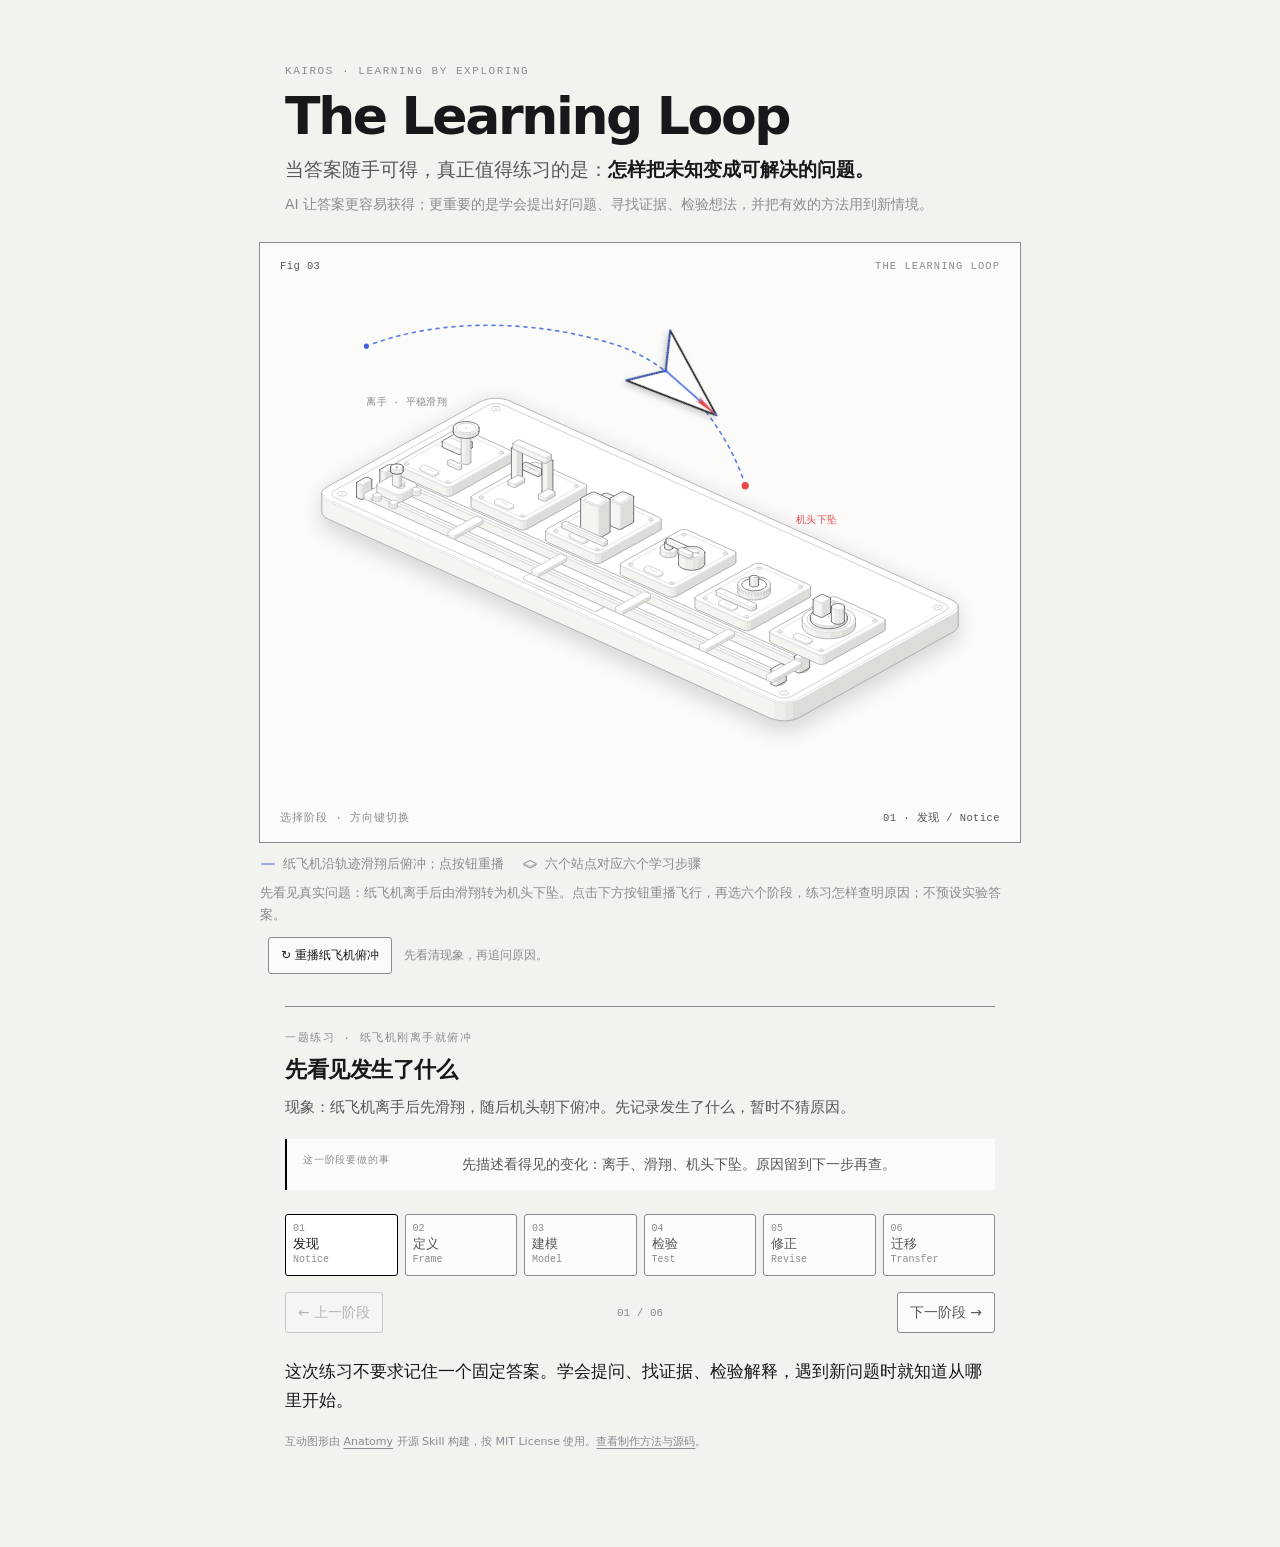
==== commit c56f3b1f: "Add visible paper-plane flight animation to Pages demo" ====
--- a/docs/learning-loop-light.html
+++ b/docs/learning-loop-light.html
@@ -115,33 +115,44 @@
 .page-intro{max-width:710px;margin:0 auto 26px}.eyebrow,.lesson-kicker{font:11px/1.4 var(--anatomy-mono);letter-spacing:.14em;text-transform:uppercase;color:var(--anatomy-muted)}
 .page-intro h1{margin:8px 0 12px;font-size:clamp(34px,6vw,52px);line-height:1.02;letter-spacing:-.045em;color:var(--anatomy-strong);font-weight:650}
 .lead{font-size:19px;line-height:1.5;margin:0 0 8px;color:var(--anatomy-text)}.lead strong{color:var(--anatomy-strong);font-weight:600}.lede-cn{margin:0;color:var(--anatomy-muted);line-height:1.8}
-.iso-figure{margin:0}.iso-plate{padding:56px 20px 50px}.iso-stage{outline:none;border-radius:4px;touch-action:pan-y}.iso-stage:focus-visible{box-shadow:0 0 0 2px var(--anatomy-lit)}.iso-stage svg{width:100%;height:auto;display:block}.iso-caption{line-height:1.75}
+.iso-figure{margin:0}.iso-plate{padding:50px 20px 50px}.iso-stage{outline:none;border-radius:4px;touch-action:pan-y}.iso-stage:focus-visible{box-shadow:0 0 0 2px var(--anatomy-lit)}.iso-stage svg{width:100%;height:auto;display:block}.iso-caption{line-height:1.75}
+.flight-path{fill:none;stroke:var(--anatomy-blue);stroke-width:1.7;stroke-dasharray:3 5;stroke-linecap:round;opacity:.8}.flight-start{fill:var(--anatomy-blue);stroke:var(--anatomy-paper);stroke-width:1.5}.flight-impact{fill:var(--anatomy-red);stroke:var(--anatomy-paper);stroke-width:1.5}.flight-note{fill:var(--anatomy-muted);font:9px var(--anatomy-mono);letter-spacing:.03em}.flight-note-end{fill:var(--anatomy-red)}.paper-plane{filter:drop-shadow(0 3px 3px rgba(0,0,0,.2))}.plane-shadow{fill:var(--anatomy-lo);opacity:.12}.plane-wing{stroke:none}.plane-wing-a{fill:var(--anatomy-paper)}.plane-wing-b{fill:var(--anatomy-face)}.plane-outline{fill:none;stroke:var(--anatomy-strong);stroke-width:1.8;stroke-linejoin:round;stroke-linecap:round}.plane-fold{fill:none;stroke:var(--anatomy-blue);stroke-width:1.3;stroke-linejoin:round;stroke-linecap:round}.plane-nose{fill:var(--anatomy-red)}.plane-rivet{fill:var(--anatomy-blue)}
+.flight-control{display:flex;align-items:center;gap:12px;margin:10px 0 0 8px;color:var(--anatomy-muted);font-size:12px}.flight-control button{border:1px solid var(--anatomy-mid);border-radius:3px;padding:8px 12px;background:var(--anatomy-card);color:var(--anatomy-strong);font:inherit;cursor:pointer}.flight-control button:hover{border-color:var(--anatomy-blue)}.flight-control button:focus-visible{outline:2px solid var(--anatomy-blue);outline-offset:2px}
 .lesson{max-width:710px;margin:32px auto 0;padding:24px 0 0;border-top:1px solid var(--anatomy-mid)}.lesson-kicker{margin:0 0 9px}.lesson h2{font-size:22px;line-height:1.3;margin:0 0 10px;color:var(--anatomy-strong);letter-spacing:-.02em}.lesson>p:not(.lesson-kicker):not(.next-move):not(.takeaway):not(.attribution){line-height:1.8;font-size:15px;margin:0 0 14px}
 .next-move{display:grid;grid-template-columns:145px 1fr;gap:14px;margin:18px 0 24px;padding:14px 16px;border-left:2px solid var(--anatomy-lit);background:var(--anatomy-card);line-height:1.65}.next-move span:first-child{font:10px/1.5 var(--anatomy-mono);text-transform:uppercase;letter-spacing:.08em;color:var(--anatomy-muted)}
 .phase-nav{display:grid;grid-template-columns:repeat(6,minmax(0,1fr));gap:7px}.phase-button,.lesson-controls button{font:inherit;color:var(--anatomy-text);background:var(--anatomy-card);border:1px solid var(--anatomy-mid);border-radius:3px;cursor:pointer;transition:background .18s ease,border-color .18s ease,color .18s ease,transform .18s ease}.phase-button{min-height:62px;padding:9px 7px;text-align:left;display:flex;flex-direction:column;justify-content:space-between}.phase-button:hover:not(.is-active),.lesson-controls button:hover:not(:disabled){border-color:var(--anatomy-text);transform:translateY(-1px)}.phase-button.is-active{border-color:var(--anatomy-lit);color:var(--anatomy-strong);background:var(--anatomy-face)}.phase-number{font:10px/1 var(--anatomy-mono);color:var(--anatomy-muted)}.phase-name{font-size:13px;line-height:1.2}.phase-name small{display:block;margin-top:3px;font:10px/1.2 var(--anatomy-mono);color:var(--anatomy-muted)}
 .lesson-controls{display:flex;align-items:center;justify-content:space-between;gap:12px;margin:16px 0 24px}.lesson-controls button{padding:8px 12px}.lesson-controls button:disabled{opacity:.4;cursor:not-allowed}.lesson-controls span{font:11px var(--anatomy-mono);color:var(--anatomy-muted);font-variant-numeric:tabular-nums}.takeaway{font-size:17px;line-height:1.7;color:var(--anatomy-strong);margin:0 0 18px}.attribution{font-size:11px;line-height:1.7;color:var(--anatomy-muted);margin:0}.attribution a{color:inherit;text-underline-offset:3px}.sr-only{position:absolute;width:1px;height:1px;padding:0;margin:-1px;overflow:hidden;clip:rect(0,0,0,0);white-space:nowrap;border:0}
-@media(max-width:620px){.iso-page{width:calc(100% - 24px);margin:32px auto 52px}.page-intro{margin-bottom:20px}.page-intro h1{font-size:38px}.lead{font-size:17px}.iso-plate{padding:50px 10px 50px}.iso-plate-corners{inset:16px 12px}.phase-nav{grid-template-columns:repeat(3,minmax(0,1fr));gap:6px}.phase-button{min-height:56px;padding:8px}.next-move{grid-template-columns:1fr;gap:4px}.lesson{margin-top:24px}}
+@media(max-width:620px){.iso-page{width:calc(100% - 24px);margin:32px auto 52px}.page-intro{margin-bottom:20px}.page-intro h1{font-size:38px}.lead{font-size:17px}.iso-plate{padding:48px 10px 46px}.iso-plate-corners{inset:16px 12px}.flight-control{margin-left:0}.phase-nav{grid-template-columns:repeat(3,minmax(0,1fr));gap:6px}.phase-button{min-height:56px;padding:8px}.next-move{grid-template-columns:1fr;gap:4px}.lesson{margin-top:24px}}
 @media(prefers-reduced-motion:reduce){*,*::before,*::after{scroll-behavior:auto!important;transition:none!important}}
 </style></head><body class="iso" data-theme="light"><main class="iso-page">
 <header class="page-intro">
   <p class="eyebrow">KAIROS · LEARNING BY EXPLORING</p>
   <h1>The Learning Loop</h1>
   <p class="lead">当答案随手可得，真正值得练习的是：<strong>怎样把未知变成可解决的问题。</strong></p>
-  <p class="lede-cn">学习不是囤积结论，而是发现、定义、建模、检验、修正，再把方法带到下一个未知。</p>
+  <p class="lede-cn">AI 让答案更容易获得；更重要的是学会提出好问题、寻找证据、检验想法，并把有效的方法用到新情境。</p>
 </header>
-<figure class="iso-figure"><div class="iso-plate"><div class="iso-plate-corners" aria-hidden="true"><span class="iso-plate-corner" data-corner="fig">Fig 03</span><span class="iso-plate-corner" data-corner="title">The Learning Loop</span><span class="iso-plate-corner" data-corner="hint">选择阶段 · 方向键切换</span><span class="iso-plate-corner" data-corner="readout" data-readout>01 · 发现 / Notice</span></div><div class="iso-stage" tabindex="0" role="group" aria-label="互动学习工作台。使用方向键在六个学习阶段间移动问题标记。"><svg xmlns="http://www.w3.org/2000/svg" class="iso-svg" viewBox="0 0 650 405" role="img" aria-label="A detailed inquiry workbench: six physical stations for noticing a phenomenon, framing a question, building a model, testing it, revising it and transferring the method. A small carriage glides along the front rail to the selected station."><path class="iso-halo" d="M37.7 159.3L37.8 157.5L38.7 155.7L40.2 154.1L42.4 152.6L181.1 75.6L183.8 74.4L186.9 73.4L190.3 72.8L193.9 72.5L197.5 72.6L201.1 73.1L204.3 73.8L207.3 74.9L606.2 254.5L608.7 255.9L610.6 257.4L611.8 259.1L612.3 260.9L612.3 283.4L612.2 285.2L611.3 286.9L609.8 288.6L607.6 290L468.9 367.1L466.2 368.3L463.1 369.2L459.7 369.9L456.1 370.1L452.5 370.1L448.9 369.6L445.7 368.8L442.7 367.8L43.8 188.2L41.3 186.8L39.4 185.3L38.2 183.6L37.7 181.8Z"/><g class="iso-solid"><path class="iso-fill" d="M183.2 116.6L183.7 115.2L184.9 113.8L186.6 112.6L188.9 111.6L191.5 110.9L194.3 110.5L197.3 110.4L200.3 110.6L203 111.2L205.4 112.1L207.4 113.2L208.9 114.5L209.7 115.9L209.8 117.4L209.8 120.3L209.3 121.8L208.2 123.2L206.4 124.4L204.2 125.4L201.6 126.1L198.7 126.5L195.7 126.6L192.8 126.3L190 125.7L187.6 124.9L185.6 123.8L184.2 122.4L183.4 121L183.2 119.5Z"/><path class="iso-shade" data-shade="0" d="M206.4 124.4L204.2 125.4L204.2 122.5L206.4 121.5ZM209.8 120.3L209.3 121.8L209.3 118.9L209.8 117.4ZM209.3 121.8L208.2 123.2L208.2 120.3L209.3 118.9ZM208.2 123.2L206.4 124.4L206.4 121.5L208.2 120.3Z"/><path class="iso-shade" data-shade="1" d="M204.2 125.4L201.6 126.1L201.6 123.2L204.2 122.5ZM201.6 126.1L198.7 126.5L198.7 123.6L201.6 123.2ZM198.7 126.5L195.7 126.6L195.7 123.7L198.7 123.6Z"/><path class="iso-shade" data-shade="2" d="M195.7 126.6L192.8 126.3L192.8 123.4L195.7 123.7ZM192.8 126.3L190 125.7L190 122.9L192.8 123.4Z"/><path class="iso-shade" data-shade="3" d="M190 125.7L187.6 124.9L187.6 122L190 122.9ZM187.6 124.9L185.6 123.8L185.6 120.9L187.6 122ZM185.6 123.8L184.2 122.4L184.2 119.6L185.6 120.9ZM184.2 122.4L183.4 121L183.4 118.1L184.2 119.6ZM183.4 121L183.2 119.5L183.2 116.6L183.4 118.1Z"/><path class="iso-top" d="M206.4 121.5L204.2 122.5L201.6 123.2L198.7 123.6L195.7 123.7L192.8 123.4L190 122.9L187.6 122L185.6 120.9L184.2 119.6L183.4 118.1L183.2 116.6L183.7 115.2L184.9 113.8L186.6 112.6L188.9 111.6L191.5 110.9L194.3 110.5L197.3 110.4L200.3 110.6L203 111.2L205.4 112.1L207.4 113.2L208.9 114.5L209.7 115.9L209.8 117.4L209.3 118.9L208.2 120.3Z"/><path class="iso-line iso-crease" data-tone="faint" d="M209.8 117.4L209.3 118.9L208.2 120.3L206.4 121.5L204.2 122.5L201.6 123.2L198.7 123.6L195.7 123.7L192.8 123.4L190 122.9L187.6 122L185.6 120.9L184.2 119.6L183.4 118.1L183.2 116.6"/><path class="iso-line iso-edge" data-tone="lo" d="M183.2 116.6L183.7 115.2L184.9 113.8L186.6 112.6L188.9 111.6L191.5 110.9L194.3 110.5L197.3 110.4L200.3 110.6L203 111.2L205.4 112.1L207.4 113.2L208.9 114.5L209.7 115.9L209.8 117.4M209.8 120.3L209.3 121.8L208.2 123.2L206.4 124.4L204.2 125.4L201.6 126.1L198.7 126.5L195.7 126.6L192.8 126.3L190 125.7L187.6 124.9L185.6 123.8L184.2 122.4L183.4 121L183.2 119.5M183.2 116.6L183.2 119.5M209.8 117.4L209.8 120.3"/></g><g class="iso-solid"><path class="iso-fill" d="M186.2 110L186.6 108.8L187.5 107.8L188.8 106.8L190.6 106.1L192.6 105.5L194.8 105.2L197.1 105.1L199.4 105.3L201.6 105.8L203.5 106.4L205 107.3L206.1 108.3L206.8 109.5L206.9 110.6L206.9 117.3L206.5 118.5L205.6 119.6L204.2 120.5L202.5 121.3L200.5 121.8L198.2 122.1L195.9 122.2L193.6 122L191.5 121.6L189.6 120.9L188.1 120L186.9 119L186.3 117.9L186.2 116.7Z"/><path class="iso-shade" data-shade="0" d="M204.2 120.5L202.5 121.3L202.5 114.5L204.2 113.8ZM206.9 117.3L206.5 118.5L206.5 111.8L206.9 110.6ZM206.5 118.5L205.6 119.6L205.6 112.8L206.5 111.8ZM205.6 119.6L204.2 120.5L204.2 113.8L205.6 112.8Z"/><path class="iso-shade" data-shade="1" d="M202.5 121.3L200.5 121.8L200.5 115.1L202.5 114.5ZM200.5 121.8L198.2 122.1L198.2 115.4L200.5 115.1ZM198.2 122.1L195.9 122.2L195.9 115.5L198.2 115.4Z"/><path class="iso-shade" data-shade="2" d="M195.9 122.2L193.6 122L193.6 115.3L195.9 115.5ZM193.6 122L191.5 121.6L191.5 114.8L193.6 115.3Z"/><path class="iso-shade" data-shade="3" d="M191.5 121.6L189.6 120.9L189.6 114.2L191.5 114.8ZM189.6 120.9L188.1 120L188.1 113.3L189.6 114.2ZM188.1 120L186.9 119L186.9 112.3L188.1 113.3ZM186.9 119L186.3 117.9L186.3 111.1L186.9 112.3ZM186.3 117.9L186.2 116.7L186.2 110L186.3 111.1Z"/><path class="iso-top" d="M204.2 113.8L202.5 114.5L200.5 115.1L198.2 115.4L195.9 115.5L193.6 115.3L191.5 114.8L189.6 114.2L188.1 113.3L186.9 112.3L186.3 111.1L186.2 110L186.6 108.8L187.5 107.8L188.8 106.8L190.6 106.1L192.6 105.5L194.8 105.2L197.1 105.1L199.4 105.3L201.6 105.8L203.5 106.4L205 107.3L206.1 108.3L206.8 109.5L206.9 110.6L206.5 111.8L205.6 112.8Z"/><path class="iso-line iso-crease" data-tone="faint" d="M206.9 110.6L206.5 111.8L205.6 112.8L204.2 113.8L202.5 114.5L200.5 115.1L198.2 115.4L195.9 115.5L193.6 115.3L191.5 114.8L189.6 114.2L188.1 113.3L186.9 112.3L186.3 111.1L186.2 110"/><path class="iso-line iso-edge" data-tone="mid" d="M186.2 110L186.6 108.8L187.5 107.8L188.8 106.8L190.6 106.1L192.6 105.5L194.8 105.2L197.1 105.1L199.4 105.3L201.6 105.8L203.5 106.4L205 107.3L206.1 108.3L206.8 109.5L206.9 110.6M206.9 117.3L206.5 118.5L205.6 119.6L204.2 120.5L202.5 121.3L200.5 121.8L198.2 122.1L195.9 122.2L193.6 122L191.5 121.6L189.6 120.9L188.1 120L186.9 119L186.3 117.9L186.2 116.7M186.2 110L186.2 116.7M206.9 110.6L206.9 117.3"/></g><g class="iso-solid"><path class="iso-fill" d="M74.2 177.2L74.7 175.7L75.9 174.3L77.6 173.1L79.8 172.1L82.5 171.4L85.3 171L88.3 170.9L91.3 171.2L94 171.7L96.4 172.6L98.4 173.7L99.9 175L100.7 176.5L100.8 178L100.8 180.9L100.3 182.3L99.2 183.7L97.4 184.9L95.2 185.9L92.6 186.6L89.7 187L86.7 187.1L83.8 186.8L81 186.3L78.6 185.4L76.6 184.3L75.2 183L74.4 181.5L74.2 180.1Z"/><path class="iso-shade" data-shade="0" d="M97.4 184.9L95.2 185.9L95.2 183L97.4 182ZM100.8 180.9L100.3 182.3L100.3 179.4L100.8 178ZM100.3 182.3L99.2 183.7L99.2 180.8L100.3 179.4ZM99.2 183.7L97.4 184.9L97.4 182L99.2 180.8Z"/><path class="iso-shade" data-shade="1" d="M95.2 185.9L92.6 186.6L92.6 183.7L95.2 183ZM92.6 186.6L89.7 187L89.7 184.1L92.6 183.7ZM89.7 187L86.7 187.1L86.7 184.2L89.7 184.1Z"/><path class="iso-shade" data-shade="2" d="M86.7 187.1L83.8 186.8L83.8 184L86.7 184.2ZM83.8 186.8L81 186.3L81 183.4L83.8 184Z"/><path class="iso-shade" data-shade="3" d="M81 186.3L78.6 185.4L78.6 182.5L81 183.4ZM78.6 185.4L76.6 184.3L76.6 181.4L78.6 182.5ZM76.6 184.3L75.2 183L75.2 180.1L76.6 181.4ZM75.2 183L74.4 181.5L74.4 178.7L75.2 180.1ZM74.4 181.5L74.2 180.1L74.2 177.2L74.4 178.7Z"/><path class="iso-top" d="M97.4 182L95.2 183L92.6 183.7L89.7 184.1L86.7 184.2L83.8 184L81 183.4L78.6 182.5L76.6 181.4L75.2 180.1L74.4 178.7L74.2 177.2L74.7 175.7L75.9 174.3L77.6 173.1L79.8 172.1L82.5 171.4L85.3 171L88.3 170.9L91.3 171.2L94 171.7L96.4 172.6L98.4 173.7L99.9 175L100.7 176.5L100.8 178L100.3 179.4L99.2 180.8Z"/><path class="iso-line iso-crease" data-tone="faint" d="M100.8 178L100.3 179.4L99.2 180.8L97.4 182L95.2 183L92.6 183.7L89.7 184.1L86.7 184.2L83.8 184L81 183.4L78.6 182.5L76.6 181.4L75.2 180.1L74.4 178.7L74.2 177.2"/><path class="iso-line iso-edge" data-tone="lo" d="M74.2 177.2L74.7 175.7L75.9 174.3L77.6 173.1L79.8 172.1L82.5 171.4L85.3 171L88.3 170.9L91.3 171.2L94 171.7L96.4 172.6L98.4 173.7L99.9 175L100.7 176.5L100.8 178M100.8 180.9L100.3 182.3L99.2 183.7L97.4 184.9L95.2 185.9L92.6 186.6L89.7 187L86.7 187.1L83.8 186.8L81 186.3L78.6 185.4L76.6 184.3L75.2 183L74.4 181.5L74.2 180.1M74.2 177.2L74.2 180.1M100.8 178L100.8 180.9"/></g><g class="iso-solid"><path class="iso-fill" d="M77.2 170.5L77.6 169.4L78.5 168.3L79.8 167.4L81.6 166.6L83.6 166L85.8 165.7L88.1 165.7L90.4 165.9L92.6 166.3L94.5 167L96 167.8L97.1 168.9L97.7 170L97.9 171.1L97.9 177.9L97.5 179L96.6 180.1L95.2 181L93.5 181.8L91.5 182.4L89.2 182.7L86.9 182.7L84.6 182.5L82.5 182.1L80.6 181.4L79 180.6L77.9 179.5L77.3 178.4L77.2 177.3Z"/><path class="iso-shade" data-shade="0" d="M95.2 181L93.5 181.8L93.5 175.1L95.2 174.3ZM97.9 177.9L97.5 179L97.5 172.3L97.9 171.1ZM97.5 179L96.6 180.1L96.6 173.4L97.5 172.3ZM96.6 180.1L95.2 181L95.2 174.3L96.6 173.4Z"/><path class="iso-shade" data-shade="1" d="M93.5 181.8L91.5 182.4L91.5 175.6L93.5 175.1ZM91.5 182.4L89.2 182.7L89.2 175.9L91.5 175.6ZM89.2 182.7L86.9 182.7L86.9 176L89.2 175.9Z"/><path class="iso-shade" data-shade="2" d="M86.9 182.7L84.6 182.5L84.6 175.8L86.9 176ZM84.6 182.5L82.5 182.1L82.5 175.4L84.6 175.8Z"/><path class="iso-shade" data-shade="3" d="M82.5 182.1L80.6 181.4L80.6 174.7L82.5 175.4ZM80.6 181.4L79 180.6L79 173.8L80.6 174.7ZM79 180.6L77.9 179.5L77.9 172.8L79 173.8ZM77.9 179.5L77.3 178.4L77.3 171.7L77.9 172.8ZM77.3 178.4L77.2 177.3L77.2 170.5L77.3 171.7Z"/><path class="iso-top" d="M95.2 174.3L93.5 175.1L91.5 175.6L89.2 175.9L86.9 176L84.6 175.8L82.5 175.4L80.6 174.7L79 173.8L77.9 172.8L77.3 171.7L77.2 170.5L77.6 169.4L78.5 168.3L79.8 167.4L81.6 166.6L83.6 166L85.8 165.7L88.1 165.7L90.4 165.9L92.6 166.3L94.5 167L96 167.8L97.1 168.9L97.7 170L97.9 171.1L97.5 172.3L96.6 173.4Z"/><path class="iso-line iso-crease" data-tone="faint" d="M97.9 171.1L97.5 172.3L96.6 173.4L95.2 174.3L93.5 175.1L91.5 175.6L89.2 175.9L86.9 176L84.6 175.8L82.5 175.4L80.6 174.7L79 173.8L77.9 172.8L77.3 171.7L77.2 170.5"/><path class="iso-line iso-edge" data-tone="mid" d="M77.2 170.5L77.6 169.4L78.5 168.3L79.8 167.4L81.6 166.6L83.6 166L85.8 165.7L88.1 165.7L90.4 165.9L92.6 166.3L94.5 167L96 167.8L97.1 168.9L97.7 170L97.9 171.1M97.9 177.9L97.5 179L96.6 180.1L95.2 181L93.5 181.8L91.5 182.4L89.2 182.7L86.9 182.7L84.6 182.5L82.5 182.1L80.6 181.4L79 180.6L77.9 179.5L77.3 178.4L77.2 177.3M77.2 170.5L77.2 177.3M97.9 171.1L97.9 177.9"/></g><g class="iso-solid"><path class="iso-fill" d="M549.2 281.4L549.7 279.9L550.8 278.5L552.6 277.3L554.8 276.3L557.4 275.6L560.3 275.2L563.3 275.1L566.2 275.4L569 276L571.4 276.8L573.4 277.9L574.8 279.3L575.6 280.7L575.8 282.2L575.8 285.1L575.3 286.5L574.1 287.9L572.4 289.1L570.2 290.1L567.5 290.8L564.7 291.2L561.7 291.3L558.7 291.1L556 290.5L553.6 289.6L551.6 288.5L550.1 287.2L549.3 285.8L549.2 284.3Z"/><path class="iso-shade" data-shade="0" d="M572.4 289.1L570.2 290.1L570.2 287.2L572.4 286.2ZM575.8 285.1L575.3 286.5L575.3 283.7L575.8 282.2ZM575.3 286.5L574.1 287.9L574.1 285L575.3 283.7ZM574.1 287.9L572.4 289.1L572.4 286.2L574.1 285Z"/><path class="iso-shade" data-shade="1" d="M570.2 290.1L567.5 290.8L567.5 288L570.2 287.2ZM567.5 290.8L564.7 291.2L564.7 288.4L567.5 288ZM564.7 291.2L561.7 291.3L561.7 288.4L564.7 288.4Z"/><path class="iso-shade" data-shade="2" d="M561.7 291.3L558.7 291.1L558.7 288.2L561.7 288.4ZM558.7 291.1L556 290.5L556 287.6L558.7 288.2Z"/><path class="iso-shade" data-shade="3" d="M556 290.5L553.6 289.6L553.6 286.7L556 287.6ZM553.6 289.6L551.6 288.5L551.6 285.6L553.6 286.7ZM551.6 288.5L550.1 287.2L550.1 284.3L551.6 285.6ZM550.1 287.2L549.3 285.8L549.3 282.9L550.1 284.3ZM549.3 285.8L549.2 284.3L549.2 281.4L549.3 282.9Z"/><path class="iso-top" d="M572.4 286.2L570.2 287.2L567.5 288L564.7 288.4L561.7 288.4L558.7 288.2L556 287.6L553.6 286.7L551.6 285.6L550.1 284.3L549.3 282.9L549.2 281.4L549.7 279.9L550.8 278.5L552.6 277.3L554.8 276.3L557.4 275.6L560.3 275.2L563.3 275.1L566.2 275.4L569 276L571.4 276.8L573.4 277.9L574.8 279.3L575.6 280.7L575.8 282.2L575.3 283.7L574.1 285Z"/><path class="iso-line iso-crease" data-tone="faint" d="M575.8 282.2L575.3 283.7L574.1 285L572.4 286.2L570.2 287.2L567.5 288L564.7 288.4L561.7 288.4L558.7 288.2L556 287.6L553.6 286.7L551.6 285.6L550.1 284.3L549.3 282.9L549.2 281.4"/><path class="iso-line iso-edge" data-tone="lo" d="M549.2 281.4L549.7 279.9L550.8 278.5L552.6 277.3L554.8 276.3L557.4 275.6L560.3 275.2L563.3 275.1L566.2 275.4L569 276L571.4 276.8L573.4 277.9L574.8 279.3L575.6 280.7L575.8 282.2M575.8 285.1L575.3 286.5L574.1 287.9L572.4 289.1L570.2 290.1L567.5 290.8L564.7 291.2L561.7 291.3L558.7 291.1L556 290.5L553.6 289.6L551.6 288.5L550.1 287.2L549.3 285.8L549.2 284.3M549.2 281.4L549.2 284.3M575.8 282.2L575.8 285.1"/></g><g class="iso-solid"><path class="iso-fill" d="M552.1 274.7L552.5 273.6L553.4 272.5L554.8 271.6L556.5 270.8L558.5 270.3L560.8 269.9L563.1 269.9L565.4 270.1L567.5 270.5L569.4 271.2L571 272.1L572.1 273.1L572.7 274.2L572.8 275.4L572.8 282.1L572.4 283.2L571.5 284.3L570.2 285.3L568.4 286L566.4 286.6L564.2 286.9L561.9 287L559.6 286.8L557.4 286.3L555.5 285.6L554 284.8L552.9 283.8L552.3 282.6L552.1 281.5Z"/><path class="iso-shade" data-shade="0" d="M570.2 285.3L568.4 286L568.4 279.3L570.2 278.5ZM572.8 282.1L572.4 283.2L572.4 276.5L572.8 275.4ZM572.4 283.2L571.5 284.3L571.5 277.6L572.4 276.5ZM571.5 284.3L570.2 285.3L570.2 278.5L571.5 277.6Z"/><path class="iso-shade" data-shade="1" d="M568.4 286L566.4 286.6L566.4 279.8L568.4 279.3ZM566.4 286.6L564.2 286.9L564.2 280.2L566.4 279.8ZM564.2 286.9L561.9 287L561.9 280.2L564.2 280.2Z"/><path class="iso-shade" data-shade="2" d="M561.9 287L559.6 286.8L559.6 280L561.9 280.2ZM559.6 286.8L557.4 286.3L557.4 279.6L559.6 280Z"/><path class="iso-shade" data-shade="3" d="M557.4 286.3L555.5 285.6L555.5 278.9L557.4 279.6ZM555.5 285.6L554 284.8L554 278L555.5 278.9ZM554 284.8L552.9 283.8L552.9 277L554 278ZM552.9 283.8L552.3 282.6L552.3 275.9L552.9 277ZM552.3 282.6L552.1 281.5L552.1 274.7L552.3 275.9Z"/><path class="iso-top" d="M570.2 278.5L568.4 279.3L566.4 279.8L564.2 280.2L561.9 280.2L559.6 280L557.4 279.6L555.5 278.9L554 278L552.9 277L552.3 275.9L552.1 274.7L552.5 273.6L553.4 272.5L554.8 271.6L556.5 270.8L558.5 270.3L560.8 269.9L563.1 269.9L565.4 270.1L567.5 270.5L569.4 271.2L571 272.1L572.1 273.1L572.7 274.2L572.8 275.4L572.4 276.5L571.5 277.6Z"/><path class="iso-line iso-crease" data-tone="faint" d="M572.8 275.4L572.4 276.5L571.5 277.6L570.2 278.5L568.4 279.3L566.4 279.8L564.2 280.2L561.9 280.2L559.6 280L557.4 279.6L555.5 278.9L554 278L552.9 277L552.3 275.9L552.1 274.7"/><path class="iso-line iso-edge" data-tone="mid" d="M552.1 274.7L552.5 273.6L553.4 272.5L554.8 271.6L556.5 270.8L558.5 270.3L560.8 269.9L563.1 269.9L565.4 270.1L567.5 270.5L569.4 271.2L571 272.1L572.1 273.1L572.7 274.2L572.8 275.4M572.8 282.1L572.4 283.2L571.5 284.3L570.2 285.3L568.4 286L566.4 286.6L564.2 286.9L561.9 287L559.6 286.8L557.4 286.3L555.5 285.6L554 284.8L552.9 283.8L552.3 282.6L552.1 281.5M552.1 274.7L552.1 281.5M572.8 275.4L572.8 282.1"/></g><g class="iso-solid"><path class="iso-fill" d="M440.2 341.9L440.7 340.5L441.8 339.1L443.6 337.9L445.8 336.9L448.4 336.2L451.3 335.7L454.3 335.7L457.2 335.9L460 336.5L462.4 337.4L464.4 338.5L465.8 339.8L466.6 341.2L466.8 342.7L466.8 345.6L466.3 347.1L465.1 348.5L463.4 349.7L461.1 350.7L458.5 351.4L455.7 351.8L452.7 351.9L449.7 351.6L447 351L444.6 350.2L442.6 349L441.1 347.7L440.3 346.3L440.2 344.8Z"/><path class="iso-shade" data-shade="0" d="M463.4 349.7L461.1 350.7L461.1 347.8L463.4 346.8ZM466.8 345.6L466.3 347.1L466.3 344.2L466.8 342.7ZM466.3 347.1L465.1 348.5L465.1 345.6L466.3 344.2ZM465.1 348.5L463.4 349.7L463.4 346.8L465.1 345.6Z"/><path class="iso-shade" data-shade="1" d="M461.1 350.7L458.5 351.4L458.5 348.5L461.1 347.8ZM458.5 351.4L455.7 351.8L455.7 348.9L458.5 348.5ZM455.7 351.8L452.7 351.9L452.7 349L455.7 348.9Z"/><path class="iso-shade" data-shade="2" d="M452.7 351.9L449.7 351.6L449.7 348.7L452.7 349ZM449.7 351.6L447 351L447 348.1L449.7 348.7Z"/><path class="iso-shade" data-shade="3" d="M447 351L444.6 350.2L444.6 347.3L447 348.1ZM444.6 350.2L442.6 349L442.6 346.2L444.6 347.3ZM442.6 349L441.1 347.7L441.1 344.8L442.6 346.2ZM441.1 347.7L440.3 346.3L440.3 343.4L441.1 344.8ZM440.3 346.3L440.2 344.8L440.2 341.9L440.3 343.4Z"/><path class="iso-top" d="M463.4 346.8L461.1 347.8L458.5 348.5L455.7 348.9L452.7 349L449.7 348.7L447 348.1L444.6 347.3L442.6 346.2L441.1 344.8L440.3 343.4L440.2 341.9L440.7 340.5L441.8 339.1L443.6 337.9L445.8 336.9L448.4 336.2L451.3 335.7L454.3 335.7L457.2 335.9L460 336.5L462.4 337.4L464.4 338.5L465.8 339.8L466.6 341.2L466.8 342.7L466.3 344.2L465.1 345.6Z"/><path class="iso-line iso-crease" data-tone="faint" d="M466.8 342.7L466.3 344.2L465.1 345.6L463.4 346.8L461.1 347.8L458.5 348.5L455.7 348.9L452.7 349L449.7 348.7L447 348.1L444.6 347.3L442.6 346.2L441.1 344.8L440.3 343.4L440.2 341.9"/><path class="iso-line iso-edge" data-tone="lo" d="M440.2 341.9L440.7 340.5L441.8 339.1L443.6 337.9L445.8 336.9L448.4 336.2L451.3 335.7L454.3 335.7L457.2 335.9L460 336.5L462.4 337.4L464.4 338.5L465.8 339.8L466.6 341.2L466.8 342.7M466.8 345.6L466.3 347.1L465.1 348.5L463.4 349.7L461.1 350.7L458.5 351.4L455.7 351.8L452.7 351.9L449.7 351.6L447 351L444.6 350.2L442.6 349L441.1 347.7L440.3 346.3L440.2 344.8M440.2 341.9L440.2 344.8M466.8 342.7L466.8 345.6"/></g><g class="iso-solid"><path class="iso-fill" d="M443.1 335.3L443.5 334.1L444.4 333.1L445.8 332.1L447.5 331.3L449.5 330.8L451.8 330.5L454.1 330.4L456.4 330.6L458.5 331.1L460.4 331.7L461.9 332.6L463.1 333.6L463.7 334.7L463.8 335.9L463.8 342.6L463.4 343.8L462.5 344.8L461.2 345.8L459.4 346.6L457.4 347.1L455.2 347.4L452.9 347.5L450.6 347.3L448.4 346.8L446.5 346.2L445 345.3L443.9 344.3L443.2 343.2L443.1 342Z"/><path class="iso-shade" data-shade="0" d="M461.2 345.8L459.4 346.6L459.4 339.8L461.2 339.1ZM463.8 342.6L463.4 343.8L463.4 337L463.8 335.9ZM463.4 343.8L462.5 344.8L462.5 338.1L463.4 337ZM462.5 344.8L461.2 345.8L461.2 339.1L462.5 338.1Z"/><path class="iso-shade" data-shade="1" d="M459.4 346.6L457.4 347.1L457.4 340.4L459.4 339.8ZM457.4 347.1L455.2 347.4L455.2 340.7L457.4 340.4ZM455.2 347.4L452.9 347.5L452.9 340.8L455.2 340.7Z"/><path class="iso-shade" data-shade="2" d="M452.9 347.5L450.6 347.3L450.6 340.6L452.9 340.8ZM450.6 347.3L448.4 346.8L448.4 340.1L450.6 340.6Z"/><path class="iso-shade" data-shade="3" d="M448.4 346.8L446.5 346.2L446.5 339.4L448.4 340.1ZM446.5 346.2L445 345.3L445 338.6L446.5 339.4ZM445 345.3L443.9 344.3L443.9 337.6L445 338.6ZM443.9 344.3L443.2 343.2L443.2 336.4L443.9 337.6ZM443.2 343.2L443.1 342L443.1 335.3L443.2 336.4Z"/><path class="iso-top" d="M461.2 339.1L459.4 339.8L457.4 340.4L455.2 340.7L452.9 340.8L450.6 340.6L448.4 340.1L446.5 339.4L445 338.6L443.9 337.6L443.2 336.4L443.1 335.3L443.5 334.1L444.4 333.1L445.8 332.1L447.5 331.3L449.5 330.8L451.8 330.5L454.1 330.4L456.4 330.6L458.5 331.1L460.4 331.7L461.9 332.6L463.1 333.6L463.7 334.7L463.8 335.9L463.4 337L462.5 338.1Z"/><path class="iso-line iso-crease" data-tone="faint" d="M463.8 335.9L463.4 337L462.5 338.1L461.2 339.1L459.4 339.8L457.4 340.4L455.2 340.7L452.9 340.8L450.6 340.6L448.4 340.1L446.5 339.4L445 338.6L443.9 337.6L443.2 336.4L443.1 335.3"/><path class="iso-line iso-edge" data-tone="mid" d="M443.1 335.3L443.5 334.1L444.4 333.1L445.8 332.1L447.5 331.3L449.5 330.8L451.8 330.5L454.1 330.4L456.4 330.6L458.5 331.1L460.4 331.7L461.9 332.6L463.1 333.6L463.7 334.7L463.8 335.9M463.8 342.6L463.4 343.8L462.5 344.8L461.2 345.8L459.4 346.6L457.4 347.1L455.2 347.4L452.9 347.5L450.6 347.3L448.4 346.8L446.5 346.2L445 345.3L443.9 344.3L443.2 343.2L443.1 342M443.1 335.3L443.1 342M463.8 335.9L463.8 342.6"/></g><g class="iso-solid"><path class="iso-fill" d="M37.7 159.3L37.8 157.5L38.7 155.7L40.2 154.1L42.4 152.6L181.1 75.6L183.8 74.4L186.9 73.4L190.3 72.8L193.9 72.5L197.5 72.6L201.1 73.1L204.3 73.8L207.3 74.9L606.2 254.5L608.7 255.9L610.6 257.4L611.8 259.1L612.3 260.9L612.3 277L612.2 278.8L611.3 280.5L609.8 282.2L607.6 283.6L468.9 360.7L466.2 361.9L463.1 362.8L459.7 363.5L456.1 363.7L452.5 363.6L448.9 363.2L445.7 362.4L442.7 361.4L43.8 181.7L41.3 180.4L39.4 178.8L38.2 177.1L37.7 175.3Z"/><path class="iso-shade" data-shade="0" d="M612.3 277L612.2 278.8L612.2 262.7L612.3 260.9ZM612.2 278.8L611.3 280.5L611.3 264.5L612.2 262.7ZM611.3 280.5L609.8 282.2L609.8 266.1L611.3 264.5ZM609.8 282.2L607.6 283.6L607.6 267.6L609.8 266.1ZM607.6 283.6L468.9 360.7L468.9 344.6L607.6 267.6ZM468.9 360.7L466.2 361.9L466.2 345.9L468.9 344.6ZM466.2 361.9L463.1 362.8L463.1 346.8L466.2 345.9Z"/><path class="iso-shade" data-shade="1" d="M463.1 362.8L459.7 363.5L459.7 347.4L463.1 346.8ZM459.7 363.5L456.1 363.7L456.1 347.7L459.7 347.4Z"/><path class="iso-shade" data-shade="2" d="M456.1 363.7L452.5 363.6L452.5 347.6L456.1 347.7ZM452.5 363.6L448.9 363.2L448.9 347.2L452.5 347.6ZM448.9 363.2L445.7 362.4L445.7 346.4L448.9 347.2Z"/><path class="iso-shade" data-shade="3" d="M445.7 362.4L442.7 361.4L442.7 345.3L445.7 346.4ZM442.7 361.4L43.8 181.7L43.8 165.7L442.7 345.3ZM43.8 181.7L41.3 180.4L41.3 164.4L43.8 165.7ZM41.3 180.4L39.4 178.8L39.4 162.8L41.3 164.4ZM39.4 178.8L38.2 177.1L38.2 161.1L39.4 162.8ZM38.2 177.1L37.7 175.3L37.7 159.3L38.2 161.1Z"/><path class="iso-top" d="M606.2 254.5L608.7 255.9L610.6 257.4L611.8 259.1L612.3 260.9L612.2 262.7L611.3 264.5L609.8 266.1L607.6 267.6L468.9 344.6L466.2 345.9L463.1 346.8L459.7 347.4L456.1 347.7L452.5 347.6L448.9 347.2L445.7 346.4L442.7 345.3L43.8 165.7L41.3 164.4L39.4 162.8L38.2 161.1L37.7 159.3L37.8 157.5L38.7 155.7L40.2 154.1L42.4 152.6L181.1 75.6L183.8 74.4L186.9 73.4L190.3 72.8L193.9 72.5L197.5 72.6L201.1 73.1L204.3 73.8L207.3 74.9Z"/><path class="iso-line iso-crease" data-tone="faint" d="M612.3 260.9L612.2 262.7L611.3 264.5L609.8 266.1L607.6 267.6L468.9 344.6L466.2 345.9L463.1 346.8L459.7 347.4L456.1 347.7L452.5 347.6L448.9 347.2L445.7 346.4L442.7 345.3L43.8 165.7L41.3 164.4L39.4 162.8L38.2 161.1L37.7 159.3"/><path class="iso-line iso-bevel" data-tone="faint" d="M612.3 260.9L609.6 262.5L608.9 264.1L607.5 265.5L605.6 266.8L467 343.7L464.6 344.8L462 345.6L459 346.2L455.9 346.4L452.8 346.3L449.8 346L447 345.3L444.4 344.3L45.6 164.8L43.4 163.6L41.8 162.3L40.7 160.8L37.7 159.3"/><path class="iso-line iso-edge" data-tone="mid" d="M37.7 159.3L37.8 157.5L38.7 155.7L40.2 154.1L42.4 152.6L181.1 75.6L183.8 74.4L186.9 73.4L190.3 72.8L193.9 72.5L197.5 72.6L201.1 73.1L204.3 73.8L207.3 74.9L606.2 254.5L608.7 255.9L610.6 257.4L611.8 259.1L612.3 260.9M612.3 277L612.2 278.8L611.3 280.5L609.8 282.2L607.6 283.6L468.9 360.7L466.2 361.9L463.1 362.8L459.7 363.5L456.1 363.7L452.5 363.6L448.9 363.2L445.7 362.4L442.7 361.4L43.8 181.7L41.3 180.4L39.4 178.8L38.2 177.1L37.7 175.3M612.3 260.9L612.3 277M37.7 159.3L37.7 175.3"/></g><path class="iso-line" data-tone="lo" d="M600 258L601.3 258.6L602.2 259.4L602.8 260.3L603.1 261.2L603 262.1L602.6 262.9L601.8 263.8L600.7 264.5L462 341.5L460.7 342.2L459.1 342.6L457.4 342.9L455.6 343.1L453.8 343L452 342.8L450.4 342.4L448.9 341.9L50 162.3L48.7 161.6L47.8 160.8L47.2 160L46.9 159.1L47 158.2L47.4 157.3L48.2 156.5L49.3 155.7L188 78.7L189.3 78.1L190.9 77.6L192.6 77.3L194.4 77.2L196.2 77.2L198 77.4L199.6 77.8L201.1 78.3Z"/><path class="iso-line" data-tone="lo" d="M197.9 83.1L196.6 83.6L195.1 83.8L193.5 83.7L192.2 83.3L191.2 82.7L190.8 81.9L191 81.1L191.9 80.4L193.1 79.9L194.7 79.8L196.2 79.9L197.6 80.3L198.6 80.9L199 81.7L198.7 82.5ZM596.9 262.8L595.6 263.2L594.1 263.4L592.5 263.3L591.1 262.9L590.2 262.3L589.8 261.5L590 260.7L590.8 260L592.1 259.6L593.6 259.4L595.2 259.5L596.6 259.9L597.5 260.5L597.9 261.3L597.7 262.1ZM59.2 160.2L57.9 160.7L56.4 160.9L54.8 160.7L53.4 160.3L52.5 159.7L52.1 158.9L52.3 158.1L53.1 157.5L54.4 157L55.9 156.8L57.5 156.9L58.9 157.3L59.8 158L60.2 158.7L60 159.5ZM458.1 339.8L456.9 340.3L455.3 340.5L453.8 340.4L452.4 340L451.4 339.3L451 338.6L451.3 337.8L452.1 337.1L453.4 336.6L454.9 336.4L456.5 336.5L457.8 336.9L458.8 337.6L459.2 338.3L459 339.1Z"/><g class="iso-dots" data-tone="mid"><circle cx="194.9" cy="81.8" r="0.5"/><circle cx="593.9" cy="261.4" r="0.5"/><circle cx="56.1" cy="158.8" r="0.5"/><circle cx="455.1" cy="338.4" r="0.5"/></g><g class="iso-solid"><path class="iso-fill" d="M219.8 234.5L219.9 234.1L220.4 233.7L228.6 229.2L229.3 228.9L230.1 228.8L231 228.9L231.7 229.1L294.4 257.3L294.9 257.7L295.2 258.1L295.2 259.4L295 259.8L294.6 260.2L286.4 264.7L285.7 265L284.9 265.1L284 265L283.3 264.8L220.5 236.6L220 236.2L219.8 235.8Z"/><path class="iso-shade" data-shade="0" d="M295.2 259.4L295 259.8L295 258.5L295.2 258.1ZM295 259.8L294.6 260.2L294.6 258.9L295 258.5ZM294.6 260.2L286.4 264.7L286.4 263.5L294.6 258.9ZM286.4 264.7L285.7 265L285.7 263.7L286.4 263.5Z"/><path class="iso-shade" data-shade="1" d="M285.7 265L284.9 265.1L284.9 263.8L285.7 263.7Z"/><path class="iso-shade" data-shade="2" d="M284.9 265.1L284 265L284 263.8L284.9 263.8Z"/><path class="iso-shade" data-shade="3" d="M284 265L283.3 264.8L283.3 263.5L284 263.8ZM283.3 264.8L220.5 236.6L220.5 235.3L283.3 263.5ZM220.5 236.6L220 236.2L220 234.9L220.5 235.3ZM220 236.2L219.8 235.8L219.8 234.5L220 234.9Z"/><path class="iso-top" d="M294.4 257.3L294.9 257.7L295.2 258.1L295 258.5L294.6 258.9L286.4 263.5L285.7 263.7L284.9 263.8L284 263.8L283.3 263.5L220.5 235.3L220 234.9L219.8 234.5L219.9 234.1L220.4 233.7L228.6 229.2L229.3 228.9L230.1 228.8L231 228.9L231.7 229.1Z"/><path class="iso-line iso-edge" data-tone="lo" d="M219.8 234.5L219.9 234.1L220.4 233.7L228.6 229.2L229.3 228.9L230.1 228.8L231 228.9L231.7 229.1L294.4 257.3L294.9 257.7L295.2 258.1M295.2 259.4L295 259.8L294.6 260.2L286.4 264.7L285.7 265L284.9 265.1L284 265L283.3 264.8L220.5 236.6L220 236.2L219.8 235.8M295.2 258.1L295.2 259.4M219.8 234.5L219.8 235.8"/></g><path class="iso-line" data-tone="faint" data-free="" d="M234.4 232.8L248.2 239M232 234.2L255.4 244.7M229.5 235.6L262.5 250.5"/><g class="iso-solid"><path class="iso-fill" d="M91 141.1L91.1 140.6L91.7 140.2L93.6 139.1L94.4 138.8L95.4 138.7L96.4 138.7L97.3 139L475.9 309.5L476.5 309.9L476.8 310.3L476.8 317.6L476.6 318.1L476.1 318.5L474.1 319.6L473.3 319.9L472.3 320L471.3 320L470.5 319.7L91.8 149.2L91.2 148.8L91 148.3Z"/><path class="iso-shade" data-shade="0" d="M476.8 317.6L476.6 318.1L476.6 310.8L476.8 310.3ZM476.6 318.1L476.1 318.5L476.1 311.3L476.6 310.8ZM476.1 318.5L474.1 319.6L474.1 312.4L476.1 311.3ZM474.1 319.6L473.3 319.9L473.3 312.7L474.1 312.4Z"/><path class="iso-shade" data-shade="1" d="M473.3 319.9L472.3 320L472.3 312.8L473.3 312.7Z"/><path class="iso-shade" data-shade="2" d="M472.3 320L471.3 320L471.3 312.7L472.3 312.8Z"/><path class="iso-shade" data-shade="3" d="M471.3 320L470.5 319.7L470.5 312.5L471.3 312.7ZM470.5 319.7L91.8 149.2L91.8 142L470.5 312.5ZM91.8 149.2L91.2 148.8L91.2 141.6L91.8 142ZM91.2 148.8L91 148.3L91 141.1L91.2 141.6Z"/><path class="iso-top" d="M475.9 309.5L476.5 309.9L476.8 310.3L476.6 310.8L476.1 311.3L474.1 312.4L473.3 312.7L472.3 312.8L471.3 312.7L470.5 312.5L91.8 142L91.2 141.6L91 141.1L91.1 140.6L91.7 140.2L93.6 139.1L94.4 138.8L95.4 138.7L96.4 138.7L97.3 139Z"/><path class="iso-line iso-crease" data-tone="faint" d="M476.8 310.3L476.6 310.8L476.1 311.3L474.1 312.4L473.3 312.7L472.3 312.8L471.3 312.7L470.5 312.5L91.8 142L91.2 141.6L91 141.1"/><path class="iso-line iso-bevel" data-tone="faint" d="M476.8 310.3L475.7 310.7L475.4 311L473.5 312L472.9 312.3L472.3 312.3L471.6 312.3L471 312.1L92.5 141.7L92.1 141.4L91 141.1"/><path class="iso-line iso-edge" data-tone="mid" d="M91 141.1L91.1 140.6L91.7 140.2L93.6 139.1L94.4 138.8L95.4 138.7L96.4 138.7L97.3 139L475.9 309.5L476.5 309.9L476.8 310.3M476.8 317.6L476.6 318.1L476.1 318.5L474.1 319.6L473.3 319.9L472.3 320L471.3 320L470.5 319.7L91.8 149.2L91.2 148.8L91 148.3M476.8 310.3L476.8 317.6M91 141.1L91 148.3"/></g><path class="iso-line" data-tone="lo" d="M98.1 142.1L469.6 309.4"/><g class="iso-solid"><path class="iso-fill" d="M90.1 137L90.6 136.6L98 132.5L98.8 132.2L99.7 132.2L100.6 132.4L103.3 133.6L103.9 134L103.9 134.5L103.9 147.3L103.5 147.8L96.1 151.9L95.2 152.1L94.3 152.2L93.4 152L90.7 150.7L90.2 150.3L90.1 149.8Z"/><path class="iso-shade" data-shade="0" d="M103.9 147.3L103.5 147.8L103.5 134.9L103.9 134.5ZM103.5 147.8L96.1 151.9L96.1 139.1L103.5 134.9ZM96.1 151.9L95.2 152.1L95.2 139.3L96.1 139.1Z"/><path class="iso-shade" data-shade="1" d="M95.2 152.1L94.3 152.2L94.3 139.3L95.2 139.3Z"/><path class="iso-shade" data-shade="2" d="M94.3 152.2L93.4 152L93.4 139.1L94.3 139.3Z"/><path class="iso-shade" data-shade="3" d="M93.4 152L90.7 150.7L90.7 137.9L93.4 139.1ZM90.7 150.7L90.2 150.3L90.2 137.5L90.7 137.9ZM90.2 150.3L90.1 149.8L90.1 137L90.2 137.5Z"/><path class="iso-top" d="M103.3 133.6L103.9 134L103.9 134.5L103.5 134.9L96.1 139.1L95.2 139.3L94.3 139.3L93.4 139.1L90.7 137.9L90.2 137.5L90.1 137L90.6 136.6L98 132.5L98.8 132.2L99.7 132.2L100.6 132.4Z"/><path class="iso-line iso-crease" data-tone="faint" d="M103.9 134.5L103.5 134.9L96.1 139.1L95.2 139.3L94.3 139.3L93.4 139.1L90.7 137.9L90.2 137.5L90.1 137"/><path class="iso-line iso-bevel" data-tone="faint" d="M103.9 134.5L102.7 134.7L95.5 138.7L95 138.9L94.5 138.9L94 138.7L91.4 137.6L91 137.3L90.1 137"/><path class="iso-line iso-edge" data-tone="hi" d="M90.1 137L90.6 136.6L98 132.5L98.8 132.2L99.7 132.2L100.6 132.4L103.3 133.6L103.9 134L103.9 134.5M103.9 147.3L103.5 147.8L96.1 151.9L95.2 152.1L94.3 152.2L93.4 152L90.7 150.7L90.2 150.3L90.1 149.8M103.9 134.5L103.9 147.3M90.1 137L90.1 149.8"/></g><g class="iso-dots" data-tone="lo"><circle cx="97" cy="135.8" r="0.5"/></g><g class="iso-solid"><path class="iso-fill" d="M464.3 305.5L464.8 305L472.2 300.9L473 300.7L474 300.6L474.8 300.9L477.6 302.1L478.1 302.5L478.1 303L478.1 315.8L477.7 316.2L470.3 320.4L469.5 320.6L468.5 320.6L467.6 320.4L464.9 319.2L464.4 318.8L464.3 318.3Z"/><path class="iso-shade" data-shade="0" d="M478.1 315.8L477.7 316.2L477.7 303.4L478.1 303ZM477.7 316.2L470.3 320.4L470.3 307.5L477.7 303.4ZM470.3 320.4L469.5 320.6L469.5 307.8L470.3 307.5Z"/><path class="iso-shade" data-shade="1" d="M469.5 320.6L468.5 320.6L468.5 307.8L469.5 307.8Z"/><path class="iso-shade" data-shade="2" d="M468.5 320.6L467.6 320.4L467.6 307.6L468.5 307.8Z"/><path class="iso-shade" data-shade="3" d="M467.6 320.4L464.9 319.2L464.9 306.4L467.6 307.6ZM464.9 319.2L464.4 318.8L464.4 306L464.9 306.4ZM464.4 318.8L464.3 318.3L464.3 305.5L464.4 306Z"/><path class="iso-top" d="M477.6 302.1L478.1 302.5L478.1 303L477.7 303.4L470.3 307.5L469.5 307.8L468.5 307.8L467.6 307.6L464.9 306.4L464.4 306L464.3 305.5L464.8 305L472.2 300.9L473 300.7L474 300.6L474.8 300.9Z"/><path class="iso-line iso-crease" data-tone="faint" d="M478.1 303L477.7 303.4L470.3 307.5L469.5 307.8L468.5 307.8L467.6 307.6L464.9 306.4L464.4 306L464.3 305.5"/><path class="iso-line iso-bevel" data-tone="faint" d="M478.1 303L476.9 303.1L469.7 307.2L469.2 307.3L468.7 307.4L468.2 307.2L465.6 306.1L465.3 305.8L464.3 305.5"/><path class="iso-line iso-edge" data-tone="hi" d="M464.3 305.5L464.8 305L472.2 300.9L473 300.7L474 300.6L474.8 300.9L477.6 302.1L478.1 302.5L478.1 303M478.1 315.8L477.7 316.2L470.3 320.4L469.5 320.6L468.5 320.6L467.6 320.4L464.9 319.2L464.4 318.8L464.3 318.3M478.1 303L478.1 315.8M464.3 305.5L464.3 318.3"/></g><g class="iso-dots" data-tone="lo"><circle cx="471.2" cy="304.2" r="0.5"/></g><g class="iso-solid"><path class="iso-fill" d="M69.9 152.8L70.1 152.3L70.6 151.9L72.6 150.8L73.4 150.5L74.4 150.4L75.4 150.4L76.2 150.7L454.8 321.1L455.5 321.6L455.7 322L455.7 329.3L455.6 329.8L455 330.2L453.1 331.3L452.2 331.6L451.3 331.7L450.3 331.6L449.4 331.4L70.8 160.9L70.2 160.5L69.9 160Z"/><path class="iso-shade" data-shade="0" d="M455.7 329.3L455.6 329.8L455.6 322.5L455.7 322ZM455.6 329.8L455 330.2L455 323L455.6 322.5ZM455 330.2L453.1 331.3L453.1 324.1L455 323ZM453.1 331.3L452.2 331.6L452.2 324.4L453.1 324.1Z"/><path class="iso-shade" data-shade="1" d="M452.2 331.6L451.3 331.7L451.3 324.5L452.2 324.4Z"/><path class="iso-shade" data-shade="2" d="M451.3 331.7L450.3 331.6L450.3 324.4L451.3 324.5Z"/><path class="iso-shade" data-shade="3" d="M450.3 331.6L449.4 331.4L449.4 324.2L450.3 324.4ZM449.4 331.4L70.8 160.9L70.8 153.7L449.4 324.2ZM70.8 160.9L70.2 160.5L70.2 153.3L70.8 153.7ZM70.2 160.5L69.9 160L69.9 152.8L70.2 153.3Z"/><path class="iso-top" d="M454.8 321.1L455.5 321.6L455.7 322L455.6 322.5L455 323L453.1 324.1L452.2 324.4L451.3 324.5L450.3 324.4L449.4 324.2L70.8 153.7L70.2 153.3L69.9 152.8L70.1 152.3L70.6 151.9L72.6 150.8L73.4 150.5L74.4 150.4L75.4 150.4L76.2 150.7Z"/><path class="iso-line iso-crease" data-tone="faint" d="M455.7 322L455.6 322.5L455 323L453.1 324.1L452.2 324.4L451.3 324.5L450.3 324.4L449.4 324.2L70.8 153.7L70.2 153.3L69.9 152.8"/><path class="iso-line iso-bevel" data-tone="faint" d="M455.7 322L454.7 322.4L454.3 322.7L452.4 323.7L451.8 324L451.2 324L450.6 324L449.9 323.8L71.5 153.4L71 153.1L69.9 152.8"/><path class="iso-line iso-edge" data-tone="mid" d="M69.9 152.8L70.1 152.3L70.6 151.9L72.6 150.8L73.4 150.5L74.4 150.4L75.4 150.4L76.2 150.7L454.8 321.1L455.5 321.6L455.7 322M455.7 329.3L455.6 329.8L455 330.2L453.1 331.3L452.2 331.6L451.3 331.7L450.3 331.6L449.4 331.4L70.8 160.9L70.2 160.5L69.9 160M455.7 322L455.7 329.3M69.9 152.8L69.9 160"/></g><path class="iso-line" data-tone="lo" d="M77.1 153.8L448.5 321"/><g class="iso-solid"><path class="iso-fill" d="M69.1 148.7L69.5 148.3L76.9 144.1L77.7 143.9L78.7 143.9L79.5 144.1L82.3 145.3L82.8 145.7L82.9 146.2L82.9 159L82.4 159.5L75 163.6L74.2 163.8L73.2 163.9L72.4 163.6L69.6 162.4L69.1 162L69.1 161.5Z"/><path class="iso-shade" data-shade="0" d="M82.9 159L82.4 159.5L82.4 146.6L82.9 146.2ZM82.4 159.5L75 163.6L75 150.8L82.4 146.6ZM75 163.6L74.2 163.8L74.2 151L75 150.8Z"/><path class="iso-shade" data-shade="1" d="M74.2 163.8L73.2 163.9L73.2 151L74.2 151Z"/><path class="iso-shade" data-shade="2" d="M73.2 163.9L72.4 163.6L72.4 150.8L73.2 151Z"/><path class="iso-shade" data-shade="3" d="M72.4 163.6L69.6 162.4L69.6 149.6L72.4 150.8ZM69.6 162.4L69.1 162L69.1 149.2L69.6 149.6ZM69.1 162L69.1 161.5L69.1 148.7L69.1 149.2Z"/><path class="iso-top" d="M82.3 145.3L82.8 145.7L82.9 146.2L82.4 146.6L75 150.8L74.2 151L73.2 151L72.4 150.8L69.6 149.6L69.1 149.2L69.1 148.7L69.5 148.3L76.9 144.1L77.7 143.9L78.7 143.9L79.5 144.1Z"/><path class="iso-line iso-crease" data-tone="faint" d="M82.9 146.2L82.4 146.6L75 150.8L74.2 151L73.2 151L72.4 150.8L69.6 149.6L69.1 149.2L69.1 148.7"/><path class="iso-line iso-bevel" data-tone="faint" d="M82.9 146.2L81.7 146.4L74.4 150.4L73.9 150.6L73.4 150.6L72.9 150.4L70.3 149.3L70 149L69.1 148.7"/><path class="iso-line iso-edge" data-tone="hi" d="M69.1 148.7L69.5 148.3L76.9 144.1L77.7 143.9L78.7 143.9L79.5 144.1L82.3 145.3L82.8 145.7L82.9 146.2M82.9 159L82.4 159.5L75 163.6L74.2 163.8L73.2 163.9L72.4 163.6L69.6 162.4L69.1 162L69.1 161.5M82.9 146.2L82.9 159M69.1 148.7L69.1 161.5"/></g><g class="iso-dots" data-tone="lo"><circle cx="76" cy="147.5" r="0.5"/></g><g class="iso-solid"><path class="iso-fill" d="M443.3 317.2L443.7 316.7L451.1 312.6L451.9 312.4L452.9 312.3L453.7 312.5L456.5 313.8L457 314.2L457.1 314.7L457.1 327.5L456.6 327.9L449.2 332L448.4 332.3L447.4 332.3L446.6 332.1L443.8 330.9L443.3 330.5L443.3 330Z"/><path class="iso-shade" data-shade="0" d="M457.1 327.5L456.6 327.9L456.6 315.1L457.1 314.7ZM456.6 327.9L449.2 332L449.2 319.2L456.6 315.1ZM449.2 332L448.4 332.3L448.4 319.5L449.2 319.2Z"/><path class="iso-shade" data-shade="1" d="M448.4 332.3L447.4 332.3L447.4 319.5L448.4 319.5Z"/><path class="iso-shade" data-shade="2" d="M447.4 332.3L446.6 332.1L446.6 319.3L447.4 319.5Z"/><path class="iso-shade" data-shade="3" d="M446.6 332.1L443.8 330.9L443.8 318.1L446.6 319.3ZM443.8 330.9L443.3 330.5L443.3 317.6L443.8 318.1ZM443.3 330.5L443.3 330L443.3 317.2L443.3 317.6Z"/><path class="iso-top" d="M456.5 313.8L457 314.2L457.1 314.7L456.6 315.1L449.2 319.2L448.4 319.5L447.4 319.5L446.6 319.3L443.8 318.1L443.3 317.6L443.3 317.2L443.7 316.7L451.1 312.6L451.9 312.4L452.9 312.3L453.7 312.5Z"/><path class="iso-line iso-crease" data-tone="faint" d="M457.1 314.7L456.6 315.1L449.2 319.2L448.4 319.5L447.4 319.5L446.6 319.3L443.8 318.1L443.3 317.6L443.3 317.2"/><path class="iso-line iso-bevel" data-tone="faint" d="M457.1 314.7L455.9 314.8L448.6 318.9L448.1 319L447.6 319.1L447.1 318.9L444.5 317.8L444.2 317.5L443.3 317.2"/><path class="iso-line iso-edge" data-tone="hi" d="M443.3 317.2L443.7 316.7L451.1 312.6L451.9 312.4L452.9 312.3L453.7 312.5L456.5 313.8L457 314.2L457.1 314.7M457.1 327.5L456.6 327.9L449.2 332L448.4 332.3L447.4 332.3L446.6 332.1L443.8 330.9L443.3 330.5L443.3 330M457.1 314.7L457.1 327.5M443.3 317.2L443.3 330"/></g><g class="iso-dots" data-tone="lo"><circle cx="450.2" cy="315.9" r="0.5"/></g><g class="iso-solid"><path class="iso-fill" d="M76 159.1L76.4 158.7L100.5 145.4L101.3 145.1L102.2 145.1L103.1 145.3L106.9 147L107.4 147.4L107.5 147.9L107.5 151.4L107.1 151.9L83 165.2L82.2 165.5L81.3 165.5L80.4 165.3L76.6 163.5L76 163.1L76 162.7Z"/><path class="iso-shade" data-shade="0" d="M107.5 151.4L107.1 151.9L107.1 148.3L107.5 147.9ZM107.1 151.9L83 165.2L83 161.7L107.1 148.3ZM83 165.2L82.2 165.5L82.2 161.9L83 161.7Z"/><path class="iso-shade" data-shade="1" d="M82.2 165.5L81.3 165.5L81.3 162L82.2 161.9Z"/><path class="iso-shade" data-shade="2" d="M81.3 165.5L80.4 165.3L80.4 161.7L81.3 162Z"/><path class="iso-shade" data-shade="3" d="M80.4 165.3L76.6 163.5L76.6 160L80.4 161.7ZM76.6 163.5L76 163.1L76 159.6L76.6 160ZM76 163.1L76 162.7L76 159.1L76 159.6Z"/><path class="iso-top" d="M106.9 147L107.4 147.4L107.5 147.9L107.1 148.3L83 161.7L82.2 161.9L81.3 162L80.4 161.7L76.6 160L76 159.6L76 159.1L76.4 158.7L100.5 145.4L101.3 145.1L102.2 145.1L103.1 145.3Z"/><path class="iso-line iso-edge" data-tone="lo" d="M76 159.1L76.4 158.7L100.5 145.4L101.3 145.1L102.2 145.1L103.1 145.3L106.9 147L107.4 147.4L107.5 147.9M107.5 151.4L107.1 151.9L83 165.2L82.2 165.5L81.3 165.5L80.4 165.3L76.6 163.5L76 163.1L76 162.7M107.5 147.9L107.5 151.4M76 159.1L76 162.7"/></g><g class="iso-solid"><path class="iso-fill" d="M151.7 193.2L152.1 192.8L176.1 179.4L176.9 179.2L177.9 179.1L178.7 179.4L182.6 181.1L183.1 181.5L183.2 182L183.2 185.5L182.7 185.9L158.7 199.3L157.9 199.5L156.9 199.6L156.1 199.3L152.2 197.6L151.7 197.2L151.7 196.7Z"/><path class="iso-shade" data-shade="0" d="M183.2 185.5L182.7 185.9L182.7 182.4L183.2 182ZM182.7 185.9L158.7 199.3L158.7 195.7L182.7 182.4ZM158.7 199.3L157.9 199.5L157.9 196L158.7 195.7Z"/><path class="iso-shade" data-shade="1" d="M157.9 199.5L156.9 199.6L156.9 196L157.9 196Z"/><path class="iso-shade" data-shade="2" d="M156.9 199.6L156.1 199.3L156.1 195.8L156.9 196Z"/><path class="iso-shade" data-shade="3" d="M156.1 199.3L152.2 197.6L152.2 194.1L156.1 195.8ZM152.2 197.6L151.7 197.2L151.7 193.7L152.2 194.1ZM151.7 197.2L151.7 196.7L151.7 193.2L151.7 193.7Z"/><path class="iso-top" d="M182.6 181.1L183.1 181.5L183.2 182L182.7 182.4L158.7 195.7L157.9 196L156.9 196L156.1 195.8L152.2 194.1L151.7 193.7L151.7 193.2L152.1 192.8L176.1 179.4L176.9 179.2L177.9 179.1L178.7 179.4Z"/><path class="iso-line iso-edge" data-tone="lo" d="M151.7 193.2L152.1 192.8L176.1 179.4L176.9 179.2L177.9 179.1L178.7 179.4L182.6 181.1L183.1 181.5L183.2 182M183.2 185.5L182.7 185.9L158.7 199.3L157.9 199.5L156.9 199.6L156.1 199.3L152.2 197.6L151.7 197.2L151.7 196.7M183.2 182L183.2 185.5M151.7 193.2L151.7 196.7"/></g><g class="iso-solid"><path class="iso-fill" d="M227.3 227.3L227.8 226.8L251.8 213.5L252.6 213.2L253.6 213.2L254.4 213.4L258.3 215.2L258.8 215.6L258.8 216L258.8 219.6L258.4 220L234.4 233.3L233.6 233.6L232.6 233.6L231.7 233.4L227.9 231.7L227.4 231.3L227.3 230.8Z"/><path class="iso-shade" data-shade="0" d="M258.8 219.6L258.4 220L258.4 216.5L258.8 216ZM258.4 220L234.4 233.3L234.4 229.8L258.4 216.5ZM234.4 233.3L233.6 233.6L233.6 230.1L234.4 229.8Z"/><path class="iso-shade" data-shade="1" d="M233.6 233.6L232.6 233.6L232.6 230.1L233.6 230.1Z"/><path class="iso-shade" data-shade="2" d="M232.6 233.6L231.7 233.4L231.7 229.9L232.6 230.1Z"/><path class="iso-shade" data-shade="3" d="M231.7 233.4L227.9 231.7L227.9 228.1L231.7 229.9ZM227.9 231.7L227.4 231.3L227.4 227.7L227.9 228.1ZM227.4 231.3L227.3 230.8L227.3 227.3L227.4 227.7Z"/><path class="iso-top" d="M258.3 215.2L258.8 215.6L258.8 216L258.4 216.5L234.4 229.8L233.6 230.1L232.6 230.1L231.7 229.9L227.9 228.1L227.4 227.7L227.3 227.3L227.8 226.8L251.8 213.5L252.6 213.2L253.6 213.2L254.4 213.4Z"/><path class="iso-line iso-edge" data-tone="lo" d="M227.3 227.3L227.8 226.8L251.8 213.5L252.6 213.2L253.6 213.2L254.4 213.4L258.3 215.2L258.8 215.6L258.8 216M258.8 219.6L258.4 220L234.4 233.3L233.6 233.6L232.6 233.6L231.7 233.4L227.9 231.7L227.4 231.3L227.3 230.8M258.8 216L258.8 219.6M227.3 227.3L227.3 230.8"/></g><g class="iso-solid"><path class="iso-fill" d="M303 261.3L303.4 260.9L327.5 247.6L328.3 247.3L329.2 247.3L330.1 247.5L333.9 249.2L334.4 249.6L334.5 250.1L334.5 253.6L334.1 254.1L310 267.4L309.2 267.7L308.3 267.7L307.4 267.5L303.6 265.7L303 265.3L303 264.9Z"/><path class="iso-shade" data-shade="0" d="M334.5 253.6L334.1 254.1L334.1 250.5L334.5 250.1ZM334.1 254.1L310 267.4L310 263.9L334.1 250.5ZM310 267.4L309.2 267.7L309.2 264.1L310 263.9Z"/><path class="iso-shade" data-shade="1" d="M309.2 267.7L308.3 267.7L308.3 264.2L309.2 264.1Z"/><path class="iso-shade" data-shade="2" d="M308.3 267.7L307.4 267.5L307.4 263.9L308.3 264.2Z"/><path class="iso-shade" data-shade="3" d="M307.4 267.5L303.6 265.7L303.6 262.2L307.4 263.9ZM303.6 265.7L303 265.3L303 261.8L303.6 262.2ZM303 265.3L303 264.9L303 261.3L303 261.8Z"/><path class="iso-top" d="M333.9 249.2L334.4 249.6L334.5 250.1L334.1 250.5L310 263.9L309.2 264.1L308.3 264.2L307.4 263.9L303.6 262.2L303 261.8L303 261.3L303.4 260.9L327.5 247.6L328.3 247.3L329.2 247.3L330.1 247.5Z"/><path class="iso-line iso-edge" data-tone="lo" d="M303 261.3L303.4 260.9L327.5 247.6L328.3 247.3L329.2 247.3L330.1 247.5L333.9 249.2L334.4 249.6L334.5 250.1M334.5 253.6L334.1 254.1L310 267.4L309.2 267.7L308.3 267.7L307.4 267.5L303.6 265.7L303 265.3L303 264.9M334.5 250.1L334.5 253.6M303 261.3L303 264.9"/></g><g class="iso-solid"><path class="iso-fill" d="M378.7 295.4L379.1 295L403.1 281.6L403.9 281.4L404.9 281.3L405.7 281.6L409.6 283.3L410.1 283.7L410.2 284.2L410.2 287.7L409.7 288.1L385.7 301.5L384.9 301.7L383.9 301.8L383.1 301.5L379.2 299.8L378.7 299.4L378.7 298.9Z"/><path class="iso-shade" data-shade="0" d="M410.2 287.7L409.7 288.1L409.7 284.6L410.2 284.2ZM409.7 288.1L385.7 301.5L385.7 297.9L409.7 284.6ZM385.7 301.5L384.9 301.7L384.9 298.2L385.7 297.9Z"/><path class="iso-shade" data-shade="1" d="M384.9 301.7L383.9 301.8L383.9 298.2L384.9 298.2Z"/><path class="iso-shade" data-shade="2" d="M383.9 301.8L383.1 301.5L383.1 298L383.9 298.2Z"/><path class="iso-shade" data-shade="3" d="M383.1 301.5L379.2 299.8L379.2 296.3L383.1 298ZM379.2 299.8L378.7 299.4L378.7 295.9L379.2 296.3ZM378.7 299.4L378.7 298.9L378.7 295.4L378.7 295.9Z"/><path class="iso-top" d="M409.6 283.3L410.1 283.7L410.2 284.2L409.7 284.6L385.7 297.9L384.9 298.2L383.9 298.2L383.1 298L379.2 296.3L378.7 295.9L378.7 295.4L379.1 295L403.1 281.6L403.9 281.4L404.9 281.3L405.7 281.6Z"/><path class="iso-line iso-edge" data-tone="lo" d="M378.7 295.4L379.1 295L403.1 281.6L403.9 281.4L404.9 281.3L405.7 281.6L409.6 283.3L410.1 283.7L410.2 284.2M410.2 287.7L409.7 288.1L385.7 301.5L384.9 301.7L383.9 301.8L383.1 301.5L379.2 299.8L378.7 299.4L378.7 298.9M410.2 284.2L410.2 287.7M378.7 295.4L378.7 298.9"/></g><g class="iso-solid"><path class="iso-fill" d="M439.2 322.6L439.6 322.2L463.7 308.9L464.5 308.6L465.4 308.6L466.3 308.8L470.1 310.5L470.6 310.9L470.7 311.4L470.7 314.9L470.3 315.4L446.2 328.7L445.4 329L444.5 329L443.6 328.8L439.8 327.1L439.2 326.6L439.2 326.2Z"/><path class="iso-shade" data-shade="0" d="M470.7 314.9L470.3 315.4L470.3 311.8L470.7 311.4ZM470.3 315.4L446.2 328.7L446.2 325.2L470.3 311.8ZM446.2 328.7L445.4 329L445.4 325.5L446.2 325.2Z"/><path class="iso-shade" data-shade="1" d="M445.4 329L444.5 329L444.5 325.5L445.4 325.5Z"/><path class="iso-shade" data-shade="2" d="M444.5 329L443.6 328.8L443.6 325.3L444.5 325.5Z"/><path class="iso-shade" data-shade="3" d="M443.6 328.8L439.8 327.1L439.8 323.5L443.6 325.3ZM439.8 327.1L439.2 326.6L439.2 323.1L439.8 323.5ZM439.2 326.6L439.2 326.2L439.2 322.6L439.2 323.1Z"/><path class="iso-top" d="M470.1 310.5L470.6 310.9L470.7 311.4L470.3 311.8L446.2 325.2L445.4 325.5L444.5 325.5L443.6 325.3L439.8 323.5L439.2 323.1L439.2 322.6L439.6 322.2L463.7 308.9L464.5 308.6L465.4 308.6L466.3 308.8Z"/><path class="iso-line iso-edge" data-tone="lo" d="M439.2 322.6L439.6 322.2L463.7 308.9L464.5 308.6L465.4 308.6L466.3 308.8L470.1 310.5L470.6 310.9L470.7 311.4M470.7 314.9L470.3 315.4L446.2 328.7L445.4 329L444.5 329L443.6 328.8L439.8 327.1L439.2 326.6L439.2 326.2M470.7 311.4L470.7 314.9M439.2 322.6L439.2 326.2"/></g><g data-station="0"><g class="iso-solid"><path class="iso-fill" d="M105 131.8L105.1 131.1L105.6 130.4L106.4 129.8L158.4 100.9L159.5 100.5L160.8 100.2L162.2 100L163.7 100.1L165.1 100.3L166.3 100.7L207.5 119.3L208.5 119.9L209.1 120.5L209.4 121.2L209.4 129.3L209.2 130L208.8 130.7L207.9 131.3L155.9 160.1L154.8 160.6L153.5 160.9L152.1 161.1L150.6 161L149.3 160.8L148.1 160.4L106.8 141.8L105.8 141.2L105.2 140.6L105 139.9Z"/><path class="iso-shade" data-shade="0" d="M209.4 129.3L209.2 130L209.2 122L209.4 121.2ZM209.2 130L208.8 130.7L208.8 122.6L209.2 122ZM208.8 130.7L207.9 131.3L207.9 123.2L208.8 122.6ZM207.9 131.3L155.9 160.1L155.9 152.1L207.9 123.2ZM155.9 160.1L154.8 160.6L154.8 152.6L155.9 152.1Z"/><path class="iso-shade" data-shade="1" d="M154.8 160.6L153.5 160.9L153.5 152.9L154.8 152.6ZM153.5 160.9L152.1 161.1L152.1 153L153.5 152.9Z"/><path class="iso-shade" data-shade="2" d="M152.1 161.1L150.6 161L150.6 153L152.1 153ZM150.6 161L149.3 160.8L149.3 152.7L150.6 153Z"/><path class="iso-shade" data-shade="3" d="M149.3 160.8L148.1 160.4L148.1 152.3L149.3 152.7ZM148.1 160.4L106.8 141.8L106.8 133.8L148.1 152.3ZM106.8 141.8L105.8 141.2L105.8 133.2L106.8 133.8ZM105.8 141.2L105.2 140.6L105.2 132.5L105.8 133.2ZM105.2 140.6L105 139.9L105 131.8L105.2 132.5Z"/><path class="iso-top" d="M207.5 119.3L208.5 119.9L209.1 120.5L209.4 121.2L209.2 122L208.8 122.6L207.9 123.2L155.9 152.1L154.8 152.6L153.5 152.9L152.1 153L150.6 153L149.3 152.7L148.1 152.3L106.8 133.8L105.8 133.2L105.2 132.5L105 131.8L105.1 131.1L105.6 130.4L106.4 129.8L158.4 100.9L159.5 100.5L160.8 100.2L162.2 100L163.7 100.1L165.1 100.3L166.3 100.7Z"/><path class="iso-line iso-crease" data-tone="faint" d="M209.4 121.2L209.2 122L208.8 122.6L207.9 123.2L155.9 152.1L154.8 152.6L153.5 152.9L152.1 153L150.6 153L149.3 152.7L148.1 152.3L106.8 133.8L105.8 133.2L105.2 132.5L105 131.8"/><path class="iso-line iso-bevel" data-tone="faint" d="M209.4 121.2L208.2 121.8L207.8 122.4L207.1 122.9L155.1 151.7L154.2 152.1L153.2 152.4L152 152.5L150.9 152.4L149.8 152.3L148.8 151.9L107.6 133.4L106.8 132.9L106.3 132.4L105 131.8"/><path class="iso-line iso-edge" data-tone="mid" d="M105 131.8L105.1 131.1L105.6 130.4L106.4 129.8L158.4 100.9L159.5 100.5L160.8 100.2L162.2 100L163.7 100.1L165.1 100.3L166.3 100.7L207.5 119.3L208.5 119.9L209.1 120.5L209.4 121.2M209.4 129.3L209.2 130L208.8 130.7L207.9 131.3L155.9 160.1L154.8 160.6L153.5 160.9L152.1 161.1L150.6 161L149.3 160.8L148.1 160.4L106.8 141.8L105.8 141.2L105.2 140.6L105 139.9M209.4 121.2L209.4 129.3M105 131.8L105 139.9"/></g><path class="iso-line" data-tone="faint" d="M200.8 120L201.5 120.4L201.9 120.9L202.1 121.4L202 122L201.7 122.5L201.1 122.9L154.5 148.8L153.7 149.1L152.7 149.3L151.7 149.4L150.6 149.4L149.6 149.2L148.8 148.9L113.5 133.1L112.8 132.7L112.4 132.2L112.2 131.6L112.3 131.1L112.6 130.6L113.2 130.2L159.8 104.3L160.6 104L161.6 103.7L162.6 103.6L163.7 103.7L164.7 103.9L165.6 104.2Z"/><path class="iso-line" data-tone="lo" d="M164.3 105.5L163.4 105.8L162.3 105.8L161.3 105.6L160.7 105.1L160.7 104.5L161.2 104L162.1 103.7L163.2 103.7L164.2 104L164.8 104.4L164.8 105ZM201.5 122.2L200.5 122.5L199.4 122.5L198.5 122.3L197.9 121.8L197.8 121.3L198.3 120.8L199.2 120.5L200.3 120.4L201.3 120.7L201.9 121.2L202 121.7ZM116 132.3L115.1 132.6L114 132.6L113 132.4L112.4 131.9L112.3 131.4L112.8 130.9L113.8 130.6L114.9 130.5L115.9 130.8L116.5 131.3L116.5 131.8ZM153.2 149L152.2 149.3L151.1 149.4L150.1 149.1L149.5 148.6L149.5 148.1L150 147.6L150.9 147.3L152 147.3L153 147.5L153.6 148L153.7 148.5Z"/><g class="iso-dots" data-tone="mid"><circle cx="162.7" cy="104.8" r="0.38"/><circle cx="199.9" cy="121.5" r="0.38"/><circle cx="114.4" cy="131.6" r="0.38"/><circle cx="151.6" cy="148.3" r="0.38"/></g><g class="iso-solid"><path class="iso-fill" d="M126.3 135L126.7 134.6L129.2 133.2L130 132.9L131 132.9L131.8 133.1L142.8 138.1L143.4 138.5L143.4 139L143.4 140.9L143 141.3L140.5 142.7L139.7 143L138.7 143L137.9 142.8L126.9 137.8L126.4 137.4L126.3 136.9Z"/><path class="iso-shade" data-shade="0" d="M143.4 140.9L143 141.3L143 139.4L143.4 139ZM143 141.3L140.5 142.7L140.5 140.8L143 139.4ZM140.5 142.7L139.7 143L139.7 141L140.5 140.8Z"/><path class="iso-shade" data-shade="1" d="M139.7 143L138.7 143L138.7 141.1L139.7 141Z"/><path class="iso-shade" data-shade="2" d="M138.7 143L137.9 142.8L137.9 140.8L138.7 141.1Z"/><path class="iso-shade" data-shade="3" d="M137.9 142.8L126.9 137.8L126.9 135.9L137.9 140.8ZM126.9 137.8L126.4 137.4L126.4 135.5L126.9 135.9ZM126.4 137.4L126.3 136.9L126.3 135L126.4 135.5Z"/><path class="iso-top" d="M142.8 138.1L143.4 138.5L143.4 139L143 139.4L140.5 140.8L139.7 141L138.7 141.1L137.9 140.8L126.9 135.9L126.4 135.5L126.3 135L126.7 134.6L129.2 133.2L130 132.9L131 132.9L131.8 133.1Z"/><path class="iso-line iso-edge" data-tone="lo" d="M126.3 135L126.7 134.6L129.2 133.2L130 132.9L131 132.9L131.8 133.1L142.8 138.1L143.4 138.5L143.4 139M143.4 140.9L143 141.3L140.5 142.7L139.7 143L138.7 143L137.9 142.8L126.9 137.8L126.4 137.4L126.3 136.9M143.4 139L143.4 140.9M126.3 135L126.3 136.9"/></g><path class="iso-line" data-tone="faint" data-free="" d="M131.8 135.6L137.9 138.4"/><g class="iso-solid"><path class="iso-fill" d="M146.5 111.5L146.6 111.1L147.1 110.7L156.5 105.5L157.2 105.2L158 105.1L158.9 105.2L159.6 105.4L172.8 111.4L173.4 111.7L173.6 112.1L173.6 116.9L173.5 117.4L173 117.7L163.6 123L162.9 123.2L162.1 123.3L161.2 123.3L160.5 123L147.3 117.1L146.7 116.7L146.5 116.3Z"/><path class="iso-shade" data-shade="0" d="M173.6 116.9L173.5 117.4L173.5 112.5L173.6 112.1ZM173.5 117.4L173 117.7L173 112.9L173.5 112.5ZM173 117.7L163.6 123L163.6 118.2L173 112.9ZM163.6 123L162.9 123.2L162.9 118.4L163.6 118.2Z"/><path class="iso-shade" data-shade="1" d="M162.9 123.2L162.1 123.3L162.1 118.5L162.9 118.4Z"/><path class="iso-shade" data-shade="2" d="M162.1 123.3L161.2 123.3L161.2 118.5L162.1 118.5Z"/><path class="iso-shade" data-shade="3" d="M161.2 123.3L160.5 123L160.5 118.2L161.2 118.5ZM160.5 123L147.3 117.1L147.3 112.3L160.5 118.2ZM147.3 117.1L146.7 116.7L146.7 111.9L147.3 112.3ZM146.7 116.7L146.5 116.3L146.5 111.5L146.7 111.9Z"/><path class="iso-top" d="M172.8 111.4L173.4 111.7L173.6 112.1L173.5 112.5L173 112.9L163.6 118.2L162.9 118.4L162.1 118.5L161.2 118.5L160.5 118.2L147.3 112.3L146.7 111.9L146.5 111.5L146.6 111.1L147.1 110.7L156.5 105.5L157.2 105.2L158 105.1L158.9 105.2L159.6 105.4Z"/><path class="iso-line iso-crease" data-tone="faint" d="M173.6 112.1L173.5 112.5L173 112.9L163.6 118.2L162.9 118.4L162.1 118.5L161.2 118.5L160.5 118.2L147.3 112.3L146.7 111.9L146.5 111.5"/><path class="iso-line iso-bevel" data-tone="faint" d="M173.6 112.1L172.8 112.4L172.4 112.7L163.1 117.9L162.6 118.1L162 118.1L161.5 118.1L160.9 117.9L147.8 112L147.4 111.8L146.5 111.5"/><path class="iso-line iso-edge" data-tone="hi" d="M146.5 111.5L146.6 111.1L147.1 110.7L156.5 105.5L157.2 105.2L158 105.1L158.9 105.2L159.6 105.4L172.8 111.4L173.4 111.7L173.6 112.1M173.6 116.9L173.5 117.4L173 117.7L163.6 123L162.9 123.2L162.1 123.3L161.2 123.3L160.5 123L147.3 117.1L146.7 116.7L146.5 116.3M173.6 112.1L173.6 116.9M146.5 111.5L146.5 116.3"/></g><path class="iso-line" data-tone="lo" d="M158.3 107.3L169.3 112.2M155.8 108.7L162.7 111.8"/><g class="iso-solid"><path class="iso-fill" d="M163.6 102.7L164 102L164.7 101.4L165.8 101L167.1 100.8L168.5 100.7L169.8 100.9L171 101.3L171.9 101.8L172.4 102.5L172.4 103.2L172.4 130.4L172.1 131.1L171.3 131.7L170.2 132.1L168.9 132.4L167.6 132.4L166.2 132.2L165.1 131.8L164.2 131.3L163.7 130.6L163.6 130Z"/><path class="iso-shade" data-shade="0" d="M171.3 131.7L170.2 132.1L170.2 104.9L171.3 104.4ZM172.4 130.4L172.1 131.1L172.1 103.8L172.4 103.2ZM172.1 131.1L171.3 131.7L171.3 104.4L172.1 103.8Z"/><path class="iso-shade" data-shade="1" d="M170.2 132.1L168.9 132.4L168.9 105.1L170.2 104.9ZM168.9 132.4L167.6 132.4L167.6 105.1L168.9 105.1Z"/><path class="iso-shade" data-shade="2" d="M167.6 132.4L166.2 132.2L166.2 105L167.6 105.1Z"/><path class="iso-shade" data-shade="3" d="M166.2 132.2L165.1 131.8L165.1 104.6L166.2 105ZM165.1 131.8L164.2 131.3L164.2 104L165.1 104.6ZM164.2 131.3L163.7 130.6L163.7 103.4L164.2 104ZM163.7 130.6L163.6 130L163.6 102.7L163.7 103.4Z"/><path class="iso-top" d="M171.3 104.4L170.2 104.9L168.9 105.1L167.6 105.1L166.2 105L165.1 104.6L164.2 104L163.7 103.4L163.6 102.7L164 102L164.7 101.4L165.8 101L167.1 100.8L168.5 100.7L169.8 100.9L171 101.3L171.9 101.8L172.4 102.5L172.4 103.2L172.1 103.8Z"/><path class="iso-line iso-crease" data-tone="faint" d="M172.4 103.2L172.1 103.8L171.3 104.4L170.2 104.9L168.9 105.1L167.6 105.1L166.2 105L165.1 104.6L164.2 104L163.7 103.4L163.6 102.7"/><path class="iso-line iso-bevel" data-tone="faint" d="M172.4 103.2L171.4 103.7L170.8 104.2L169.9 104.5L168.8 104.7L167.6 104.8L166.5 104.6L165.5 104.3L164.8 103.9L164.4 103.3L163.6 102.7"/><path class="iso-line iso-edge" data-tone="mid" d="M163.6 102.7L164 102L164.7 101.4L165.8 101L167.1 100.8L168.5 100.7L169.8 100.9L171 101.3L171.9 101.8L172.4 102.5L172.4 103.2M172.4 130.4L172.1 131.1L171.3 131.7L170.2 132.1L168.9 132.4L167.6 132.4L166.2 132.2L165.1 131.8L164.2 131.3L163.7 130.6L163.6 130M163.6 102.7L163.6 130M172.4 103.2L172.4 130.4"/></g><g class="iso-solid"><path class="iso-fill" d="M156.4 99.7L156.5 98.6L157 97.5L158 96.4L159.4 95.5L161 94.7L163 94.1L165.2 93.8L167.4 93.6L169.7 93.6L171.9 93.9L174 94.4L175.8 95.1L177.4 95.9L178.6 96.9L179.3 98L179.7 99.1L179.7 102.6L179.6 103.8L179 104.9L178 105.9L176.7 106.8L175 107.6L173 108.2L170.9 108.6L168.6 108.8L166.4 108.7L164.1 108.4L162.1 107.9L160.2 107.3L158.7 106.4L157.5 105.4L156.7 104.4L156.4 103.2Z"/><path class="iso-shade" data-shade="0" d="M176.7 106.8L175 107.6L175 104.1L176.7 103.3ZM175 107.6L173 108.2L173 104.7L175 104.1ZM179.7 102.6L179.6 103.8L179.6 100.2L179.7 99.1ZM179.6 103.8L179 104.9L179 101.3L179.6 100.2ZM179 104.9L178 105.9L178 102.4L179 101.3ZM178 105.9L176.7 106.8L176.7 103.3L178 102.4Z"/><path class="iso-shade" data-shade="1" d="M173 108.2L170.9 108.6L170.9 105.1L173 104.7ZM170.9 108.6L168.6 108.8L168.6 105.2L170.9 105.1Z"/><path class="iso-shade" data-shade="2" d="M168.6 108.8L166.4 108.7L166.4 105.2L168.6 105.2ZM166.4 108.7L164.1 108.4L164.1 104.9L166.4 105.2ZM164.1 108.4L162.1 107.9L162.1 104.4L164.1 104.9Z"/><path class="iso-shade" data-shade="3" d="M162.1 107.9L160.2 107.3L160.2 103.7L162.1 104.4ZM160.2 107.3L158.7 106.4L158.7 102.9L160.2 103.7ZM158.7 106.4L157.5 105.4L157.5 101.9L158.7 102.9ZM157.5 105.4L156.7 104.4L156.7 100.8L157.5 101.9ZM156.7 104.4L156.4 103.2L156.4 99.7L156.7 100.8Z"/><path class="iso-top" d="M176.7 103.3L175 104.1L173 104.7L170.9 105.1L168.6 105.2L166.4 105.2L164.1 104.9L162.1 104.4L160.2 103.7L158.7 102.9L157.5 101.9L156.7 100.8L156.4 99.7L156.5 98.6L157 97.5L158 96.4L159.4 95.5L161 94.7L163 94.1L165.2 93.8L167.4 93.6L169.7 93.6L171.9 93.9L174 94.4L175.8 95.1L177.4 95.9L178.6 96.9L179.3 98L179.7 99.1L179.6 100.2L179 101.3L178 102.4Z"/><path class="iso-line iso-crease" data-tone="faint" d="M179.7 99.1L179.6 100.2L179 101.3L178 102.4L176.7 103.3L175 104.1L173 104.7L170.9 105.1L168.6 105.2L166.4 105.2L164.1 104.9L162.1 104.4L160.2 103.7L158.7 102.9L157.5 101.9L156.7 100.8L156.4 99.7"/><path class="iso-line iso-bevel" data-tone="faint" d="M179.7 99.1L178.7 100.2L178.1 101.2L177.3 102.1L176 103L174.5 103.7L172.6 104.2L170.7 104.6L168.6 104.8L166.5 104.7L164.4 104.5L162.5 104L160.8 103.4L159.4 102.6L158.3 101.7L157.6 100.7L156.4 99.7"/><path class="iso-line iso-edge" data-tone="hi" d="M156.4 99.7L156.5 98.6L157 97.5L158 96.4L159.4 95.5L161 94.7L163 94.1L165.2 93.8L167.4 93.6L169.7 93.6L171.9 93.9L174 94.4L175.8 95.1L177.4 95.9L178.6 96.9L179.3 98L179.7 99.1M179.7 102.6L179.6 103.8L179 104.9L178 105.9L176.7 106.8L175 107.6L173 108.2L170.9 108.6L168.6 108.8L166.4 108.7L164.1 108.4L162.1 107.9L160.2 107.3L158.7 106.4L157.5 105.4L156.7 104.4L156.4 103.2M156.4 99.7L156.4 103.2M179.7 99.1L179.7 102.6"/></g><path class="iso-line" data-tone="lo" d="M174.5 102.3L173.2 102.9L171.8 103.3L170.2 103.6L168.5 103.7L166.8 103.7L165.1 103.5L163.6 103.1L162.2 102.6L161.1 102L160.2 101.3L159.6 100.5L159.3 99.6L159.4 98.8L159.8 98L160.5 97.2L161.6 96.5L162.8 95.9L164.3 95.5L165.9 95.2L167.6 95.1L169.3 95.1L170.9 95.3L172.5 95.7L173.8 96.2L175 96.8L175.9 97.5L176.5 98.3L176.7 99.2L176.6 100L176.2 100.9L175.5 101.6Z"/><g class="iso-solid"><path class="iso-fill" d="M151.4 129.2L151.9 128.8L152.6 128.4L153.4 128.1L154.4 128.1L155.2 128.3L163.5 132L164 132.5L164.1 132.9L164.1 136.1L163.6 136.6L162.9 137L162.1 137.2L161.1 137.3L160.3 137L152 133.3L151.5 132.9L151.4 132.4Z"/><path class="iso-shade" data-shade="0" d="M164.1 136.1L163.6 136.6L163.6 133.4L164.1 132.9ZM163.6 136.6L162.9 137L162.9 133.8L163.6 133.4ZM162.9 137L162.1 137.2L162.1 134L162.9 133.8Z"/><path class="iso-shade" data-shade="1" d="M162.1 137.2L161.1 137.3L161.1 134.1L162.1 134Z"/><path class="iso-shade" data-shade="2" d="M161.1 137.3L160.3 137L160.3 133.8L161.1 134.1Z"/><path class="iso-shade" data-shade="3" d="M160.3 137L152 133.3L152 130.1L160.3 133.8ZM152 133.3L151.5 132.9L151.5 129.7L152 130.1ZM151.5 132.9L151.4 132.4L151.4 129.2L151.5 129.7Z"/><path class="iso-top" d="M163.5 132L164 132.5L164.1 132.9L163.6 133.4L162.9 133.8L162.1 134L161.1 134.1L160.3 133.8L152 130.1L151.5 129.7L151.4 129.2L151.9 128.8L152.6 128.4L153.4 128.1L154.4 128.1L155.2 128.3Z"/><path class="iso-line iso-crease" data-tone="faint" d="M164.1 132.9L163.6 133.4L162.9 133.8L162.1 134L161.1 134.1L160.3 133.8L152 130.1L151.5 129.7L151.4 129.2"/><path class="iso-line iso-edge" data-tone="mid" d="M151.4 129.2L151.9 128.8L152.6 128.4L153.4 128.1L154.4 128.1L155.2 128.3L163.5 132L164 132.5L164.1 132.9M164.1 136.1L163.6 136.6L162.9 137L162.1 137.2L161.1 137.3L160.3 137L152 133.3L151.5 132.9L151.4 132.4M164.1 132.9L164.1 136.1M151.4 129.2L151.4 132.4"/></g><g class="iso-dots" data-tone="faint"><circle cx="168" cy="99.4" r="1.2"/></g></g><g data-station="1"><g class="iso-solid"><path class="iso-fill" d="M172.4 162.2L172.5 161.5L173 160.8L173.8 160.2L225.8 131.3L226.9 130.8L228.2 130.5L229.7 130.4L231.1 130.4L232.5 130.7L233.7 131.1L274.9 149.7L275.9 150.2L276.5 150.9L276.8 151.6L276.8 159.6L276.7 160.3L276.2 161L275.3 161.6L223.3 190.5L222.2 191L220.9 191.3L219.5 191.4L218 191.4L216.7 191.1L215.5 190.7L174.2 172.1L173.3 171.6L172.6 170.9L172.4 170.2Z"/><path class="iso-shade" data-shade="0" d="M276.8 159.6L276.7 160.3L276.7 152.3L276.8 151.6ZM276.7 160.3L276.2 161L276.2 153L276.7 152.3ZM276.2 161L275.3 161.6L275.3 153.6L276.2 153ZM275.3 161.6L223.3 190.5L223.3 182.5L275.3 153.6ZM223.3 190.5L222.2 191L222.2 183L223.3 182.5Z"/><path class="iso-shade" data-shade="1" d="M222.2 191L220.9 191.3L220.9 183.3L222.2 183ZM220.9 191.3L219.5 191.4L219.5 183.4L220.9 183.3Z"/><path class="iso-shade" data-shade="2" d="M219.5 191.4L218 191.4L218 183.3L219.5 183.4ZM218 191.4L216.7 191.1L216.7 183.1L218 183.3Z"/><path class="iso-shade" data-shade="3" d="M216.7 191.1L215.5 190.7L215.5 182.7L216.7 183.1ZM215.5 190.7L174.2 172.1L174.2 164.1L215.5 182.7ZM174.2 172.1L173.3 171.6L173.3 163.6L174.2 164.1ZM173.3 171.6L172.6 170.9L172.6 162.9L173.3 163.6ZM172.6 170.9L172.4 170.2L172.4 162.2L172.6 162.9Z"/><path class="iso-top" d="M274.9 149.7L275.9 150.2L276.5 150.9L276.8 151.6L276.7 152.3L276.2 153L275.3 153.6L223.3 182.5L222.2 183L220.9 183.3L219.5 183.4L218 183.3L216.7 183.1L215.5 182.7L174.2 164.1L173.3 163.6L172.6 162.9L172.4 162.2L172.5 161.5L173 160.8L173.8 160.2L225.8 131.3L226.9 130.8L228.2 130.5L229.7 130.4L231.1 130.4L232.5 130.7L233.7 131.1Z"/><path class="iso-line iso-crease" data-tone="faint" d="M276.8 151.6L276.7 152.3L276.2 153L275.3 153.6L223.3 182.5L222.2 183L220.9 183.3L219.5 183.4L218 183.3L216.7 183.1L215.5 182.7L174.2 164.1L173.3 163.6L172.6 162.9L172.4 162.2"/><path class="iso-line iso-bevel" data-tone="faint" d="M276.8 151.6L275.6 152.2L275.2 152.7L274.5 153.2L222.5 182.1L221.6 182.5L220.6 182.7L219.4 182.8L218.3 182.8L217.2 182.6L216.2 182.2L175 163.7L174.2 163.3L173.7 162.7L172.4 162.2"/><path class="iso-line iso-edge" data-tone="mid" d="M172.4 162.2L172.5 161.5L173 160.8L173.8 160.2L225.8 131.3L226.9 130.8L228.2 130.5L229.7 130.4L231.1 130.4L232.5 130.7L233.7 131.1L274.9 149.7L275.9 150.2L276.5 150.9L276.8 151.6M276.8 159.6L276.7 160.3L276.2 161L275.3 161.6L223.3 190.5L222.2 191L220.9 191.3L219.5 191.4L218 191.4L216.7 191.1L215.5 190.7L174.2 172.1L173.3 171.6L172.6 170.9L172.4 170.2M276.8 151.6L276.8 159.6M172.4 162.2L172.4 170.2"/></g><path class="iso-line" data-tone="faint" d="M268.2 150.4L268.9 150.8L269.3 151.3L269.5 151.8L269.5 152.3L269.1 152.8L268.5 153.2L221.9 179.1L221.1 179.5L220.1 179.7L219.1 179.8L218 179.7L217 179.6L216.2 179.3L180.9 163.4L180.3 163L179.8 162.5L179.6 162L179.7 161.5L180 161L180.6 160.5L227.2 134.7L228 134.3L229 134.1L230 134L231.1 134L232.1 134.2L233 134.5Z"/><path class="iso-line" data-tone="lo" d="M231.7 135.8L230.8 136.1L229.7 136.2L228.7 135.9L228.1 135.4L228.1 134.9L228.6 134.4L229.5 134.1L230.6 134.1L231.6 134.3L232.2 134.8L232.2 135.3ZM268.9 152.5L268 152.8L266.9 152.9L265.9 152.6L265.3 152.2L265.2 151.6L265.7 151.1L266.6 150.8L267.7 150.8L268.7 151L269.3 151.5L269.4 152.1ZM183.4 162.7L182.5 163L181.4 163L180.4 162.7L179.8 162.3L179.8 161.7L180.3 161.2L181.2 160.9L182.3 160.9L183.3 161.1L183.9 161.6L183.9 162.2ZM220.6 179.4L219.6 179.7L218.5 179.7L217.6 179.5L217 179L216.9 178.4L217.4 177.9L218.3 177.6L219.4 177.6L220.4 177.9L221 178.3L221.1 178.9Z"/><g class="iso-dots" data-tone="mid"><circle cx="230.2" cy="135.1" r="0.38"/><circle cx="267.3" cy="151.8" r="0.38"/><circle cx="181.8" cy="161.9" r="0.38"/><circle cx="219" cy="178.7" r="0.38"/></g><g class="iso-solid"><path class="iso-fill" d="M193.7 165.4L194.2 164.9L196.6 163.6L197.4 163.3L198.4 163.3L199.2 163.5L210.3 168.4L210.8 168.8L210.8 169.3L210.8 171.3L210.4 171.7L207.9 173.1L207.1 173.3L206.2 173.3L205.3 173.1L194.3 168.2L193.8 167.8L193.7 167.3Z"/><path class="iso-shade" data-shade="0" d="M210.8 171.3L210.4 171.7L210.4 169.8L210.8 169.3ZM210.4 171.7L207.9 173.1L207.9 171.1L210.4 169.8ZM207.9 173.1L207.1 173.3L207.1 171.4L207.9 171.1Z"/><path class="iso-shade" data-shade="1" d="M207.1 173.3L206.2 173.3L206.2 171.4L207.1 171.4Z"/><path class="iso-shade" data-shade="2" d="M206.2 173.3L205.3 173.1L205.3 171.2L206.2 171.4Z"/><path class="iso-shade" data-shade="3" d="M205.3 173.1L194.3 168.2L194.3 166.2L205.3 171.2ZM194.3 168.2L193.8 167.8L193.8 165.8L194.3 166.2ZM193.8 167.8L193.7 167.3L193.7 165.4L193.8 165.8Z"/><path class="iso-top" d="M210.3 168.4L210.8 168.8L210.8 169.3L210.4 169.8L207.9 171.1L207.1 171.4L206.2 171.4L205.3 171.2L194.3 166.2L193.8 165.8L193.7 165.4L194.2 164.9L196.6 163.6L197.4 163.3L198.4 163.3L199.2 163.5Z"/><path class="iso-line iso-edge" data-tone="lo" d="M193.7 165.4L194.2 164.9L196.6 163.6L197.4 163.3L198.4 163.3L199.2 163.5L210.3 168.4L210.8 168.8L210.8 169.3M210.8 171.3L210.4 171.7L207.9 173.1L207.1 173.3L206.2 173.3L205.3 173.1L194.3 168.2L193.8 167.8L193.7 167.3M210.8 169.3L210.8 171.3M193.7 165.4L193.7 167.3"/></g><path class="iso-line" data-tone="faint" data-free="" d="M199.2 166L205.3 168.7"/><g class="iso-solid"><path class="iso-fill" d="M208.9 117.5L209 117.2L209.3 117L213.5 114.6L214 114.5L214.6 114.4L215.1 114.4L215.6 114.6L218.4 115.8L218.7 116L218.9 116.3L218.9 148.4L218.8 148.7L218.5 148.9L214.3 151.3L213.8 151.4L213.3 151.5L212.7 151.5L212.2 151.3L209.4 150.1L209.1 149.8L208.9 149.6Z"/><path class="iso-shade" data-shade="0" d="M218.9 148.4L218.8 148.7L218.8 116.6L218.9 116.3ZM218.8 148.7L218.5 148.9L218.5 116.9L218.8 116.6ZM218.5 148.9L214.3 151.3L214.3 119.2L218.5 116.9ZM214.3 151.3L213.8 151.4L213.8 119.4L214.3 119.2Z"/><path class="iso-shade" data-shade="1" d="M213.8 151.4L213.3 151.5L213.3 119.4L213.8 119.4Z"/><path class="iso-shade" data-shade="2" d="M213.3 151.5L212.7 151.5L212.7 119.4L213.3 119.4Z"/><path class="iso-shade" data-shade="3" d="M212.7 151.5L212.2 151.3L212.2 119.2L212.7 119.4ZM212.2 151.3L209.4 150.1L209.4 118L212.2 119.2ZM209.4 150.1L209.1 149.8L209.1 117.8L209.4 118ZM209.1 149.8L208.9 149.6L208.9 117.5L209.1 117.8Z"/><path class="iso-top" d="M218.4 115.8L218.7 116L218.9 116.3L218.8 116.6L218.5 116.9L214.3 119.2L213.8 119.4L213.3 119.4L212.7 119.4L212.2 119.2L209.4 118L209.1 117.8L208.9 117.5L209 117.2L209.3 117L213.5 114.6L214 114.5L214.6 114.4L215.1 114.4L215.6 114.6Z"/><path class="iso-line iso-crease" data-tone="faint" d="M218.9 116.3L218.8 116.6L218.5 116.9L214.3 119.2L213.8 119.4L213.3 119.4L212.7 119.4L212.2 119.2L209.4 118L209.1 117.8L208.9 117.5"/><path class="iso-line iso-bevel" data-tone="faint" d="M218.9 116.3L217.9 116.5L217.7 116.6L213.7 118.9L213.4 118.9L213.2 119L213 119L212.7 118.9L210.1 117.7L209.9 117.6L208.9 117.5"/><path class="iso-line iso-edge" data-tone="hi" d="M208.9 117.5L209 117.2L209.3 117L213.5 114.6L214 114.5L214.6 114.4L215.1 114.4L215.6 114.6L218.4 115.8L218.7 116L218.9 116.3M218.9 148.4L218.8 148.7L218.5 148.9L214.3 151.3L213.8 151.4L213.3 151.5L212.7 151.5L212.2 151.3L209.4 150.1L209.1 149.8L208.9 149.6M218.9 116.3L218.9 148.4M208.9 117.5L208.9 149.6"/></g><g class="iso-solid"><path class="iso-fill" d="M205.8 147.4L205.9 147L206.3 146.7L213.7 142.6L214.3 142.3L215 142.3L215.7 142.3L216.3 142.5L220.2 144.2L220.6 144.5L220.8 144.9L220.8 148.1L220.7 148.4L220.3 148.7L212.9 152.9L212.3 153.1L211.6 153.2L210.9 153.1L210.3 152.9L206.4 151.2L206 150.9L205.8 150.6Z"/><path class="iso-shade" data-shade="0" d="M220.8 148.1L220.7 148.4L220.7 145.2L220.8 144.9ZM220.7 148.4L220.3 148.7L220.3 145.5L220.7 145.2ZM220.3 148.7L212.9 152.9L212.9 149.7L220.3 145.5ZM212.9 152.9L212.3 153.1L212.3 149.9L212.9 149.7Z"/><path class="iso-shade" data-shade="1" d="M212.3 153.1L211.6 153.2L211.6 150L212.3 149.9Z"/><path class="iso-shade" data-shade="2" d="M211.6 153.2L210.9 153.1L210.9 149.9L211.6 150Z"/><path class="iso-shade" data-shade="3" d="M210.9 153.1L210.3 152.9L210.3 149.7L210.9 149.9ZM210.3 152.9L206.4 151.2L206.4 148L210.3 149.7ZM206.4 151.2L206 150.9L206 147.7L206.4 148ZM206 150.9L205.8 150.6L205.8 147.4L206 147.7Z"/><path class="iso-top" d="M220.2 144.2L220.6 144.5L220.8 144.9L220.7 145.2L220.3 145.5L212.9 149.7L212.3 149.9L211.6 150L210.9 149.9L210.3 149.7L206.4 148L206 147.7L205.8 147.4L205.9 147L206.3 146.7L213.7 142.6L214.3 142.3L215 142.3L215.7 142.3L216.3 142.5Z"/><path class="iso-line iso-crease" data-tone="faint" d="M220.8 144.9L220.7 145.2L220.3 145.5L212.9 149.7L212.3 149.9L211.6 150L210.9 149.9L210.3 149.7L206.4 148L206 147.7L205.8 147.4"/><path class="iso-line iso-edge" data-tone="mid" d="M205.8 147.4L205.9 147L206.3 146.7L213.7 142.6L214.3 142.3L215 142.3L215.7 142.3L216.3 142.5L220.2 144.2L220.6 144.5L220.8 144.9M220.8 148.1L220.7 148.4L220.3 148.7L212.9 152.9L212.3 153.1L211.6 153.2L210.9 153.1L210.3 152.9L206.4 151.2L206 150.9L205.8 150.6M220.8 144.9L220.8 148.1M205.8 147.4L205.8 150.6"/></g><g class="iso-solid"><path class="iso-fill" d="M236.5 129.9L236.5 129.6L236.8 129.3L241.1 127L241.5 126.8L242.1 126.8L242.6 126.8L243.1 127L245.9 128.2L246.2 128.4L246.4 128.7L246.4 160.8L246.3 161.1L246 161.3L241.8 163.6L241.3 163.8L240.8 163.9L240.2 163.8L239.7 163.7L237 162.5L236.6 162.2L236.5 161.9Z"/><path class="iso-shade" data-shade="0" d="M246.4 160.8L246.3 161.1L246.3 129L246.4 128.7ZM246.3 161.1L246 161.3L246 129.2L246.3 129ZM246 161.3L241.8 163.6L241.8 131.6L246 129.2ZM241.8 163.6L241.3 163.8L241.3 131.8L241.8 131.6Z"/><path class="iso-shade" data-shade="1" d="M241.3 163.8L240.8 163.9L240.8 131.8L241.3 131.8Z"/><path class="iso-shade" data-shade="2" d="M240.8 163.9L240.2 163.8L240.2 131.8L240.8 131.8Z"/><path class="iso-shade" data-shade="3" d="M240.2 163.8L239.7 163.7L239.7 131.6L240.2 131.8ZM239.7 163.7L237 162.5L237 130.4L239.7 131.6ZM237 162.5L236.6 162.2L236.6 130.2L237 130.4ZM236.6 162.2L236.5 161.9L236.5 129.9L236.6 130.2Z"/><path class="iso-top" d="M245.9 128.2L246.2 128.4L246.4 128.7L246.3 129L246 129.2L241.8 131.6L241.3 131.8L240.8 131.8L240.2 131.8L239.7 131.6L237 130.4L236.6 130.2L236.5 129.9L236.5 129.6L236.8 129.3L241.1 127L241.5 126.8L242.1 126.8L242.6 126.8L243.1 127Z"/><path class="iso-line iso-crease" data-tone="faint" d="M246.4 128.7L246.3 129L246 129.2L241.8 131.6L241.3 131.8L240.8 131.8L240.2 131.8L239.7 131.6L237 130.4L236.6 130.2L236.5 129.9"/><path class="iso-line iso-bevel" data-tone="faint" d="M246.4 128.7L245.4 128.8L245.3 129L241.2 131.2L240.9 131.3L240.7 131.4L240.5 131.3L240.3 131.3L237.6 130.1L237.4 130L236.5 129.9"/><path class="iso-line iso-edge" data-tone="hi" d="M236.5 129.9L236.5 129.6L236.8 129.3L241.1 127L241.5 126.8L242.1 126.8L242.6 126.8L243.1 127L245.9 128.2L246.2 128.4L246.4 128.7M246.4 160.8L246.3 161.1L246 161.3L241.8 163.6L241.3 163.8L240.8 163.9L240.2 163.8L239.7 163.7L237 162.5L236.6 162.2L236.5 161.9M246.4 128.7L246.4 160.8M236.5 129.9L236.5 161.9"/></g><g class="iso-solid"><path class="iso-fill" d="M233.3 159.7L233.4 159.4L233.8 159.1L241.2 154.9L241.8 154.7L242.5 154.6L243.2 154.7L243.8 154.9L247.7 156.6L248.1 156.9L248.3 157.3L248.3 160.5L248.2 160.8L247.8 161.1L240.4 165.3L239.8 165.5L239.1 165.6L238.4 165.5L237.8 165.3L233.9 163.6L233.5 163.3L233.3 162.9Z"/><path class="iso-shade" data-shade="0" d="M248.3 160.5L248.2 160.8L248.2 157.6L248.3 157.3ZM248.2 160.8L247.8 161.1L247.8 157.9L248.2 157.6ZM247.8 161.1L240.4 165.3L240.4 162L247.8 157.9ZM240.4 165.3L239.8 165.5L239.8 162.3L240.4 162Z"/><path class="iso-shade" data-shade="1" d="M239.8 165.5L239.1 165.6L239.1 162.4L239.8 162.3Z"/><path class="iso-shade" data-shade="2" d="M239.1 165.6L238.4 165.5L238.4 162.3L239.1 162.4Z"/><path class="iso-shade" data-shade="3" d="M238.4 165.5L237.8 165.3L237.8 162.1L238.4 162.3ZM237.8 165.3L233.9 163.6L233.9 160.4L237.8 162.1ZM233.9 163.6L233.5 163.3L233.5 160.1L233.9 160.4ZM233.5 163.3L233.3 162.9L233.3 159.7L233.5 160.1Z"/><path class="iso-top" d="M247.7 156.6L248.1 156.9L248.3 157.3L248.2 157.6L247.8 157.9L240.4 162L239.8 162.3L239.1 162.4L238.4 162.3L237.8 162.1L233.9 160.4L233.5 160.1L233.3 159.7L233.4 159.4L233.8 159.1L241.2 154.9L241.8 154.7L242.5 154.6L243.2 154.7L243.8 154.9Z"/><path class="iso-line iso-crease" data-tone="faint" d="M248.3 157.3L248.2 157.6L247.8 157.9L240.4 162L239.8 162.3L239.1 162.4L238.4 162.3L237.8 162.1L233.9 160.4L233.5 160.1L233.3 159.7"/><path class="iso-line iso-edge" data-tone="mid" d="M233.3 159.7L233.4 159.4L233.8 159.1L241.2 154.9L241.8 154.7L242.5 154.6L243.2 154.7L243.8 154.9L247.7 156.6L248.1 156.9L248.3 157.3M248.3 160.5L248.2 160.8L247.8 161.1L240.4 165.3L239.8 165.5L239.1 165.6L238.4 165.5L237.8 165.3L233.9 163.6L233.5 163.3L233.3 162.9M248.3 157.3L248.3 160.5M233.3 159.7L233.3 162.9"/></g><g class="iso-solid"><path class="iso-fill" d="M210.2 113.2L210.3 112.8L210.7 112.5L214.4 110.4L215 110.2L215.7 110.1L216.4 110.2L217 110.4L244.5 122.8L245 123.1L245.1 123.4L245.1 128.2L245 128.6L244.7 128.9L240.9 130.9L240.4 131.2L239.7 131.3L238.9 131.2L238.3 131L210.8 118.6L210.4 118.3L210.2 118Z"/><path class="iso-shade" data-shade="0" d="M245.1 128.2L245 128.6L245 123.8L245.1 123.4ZM245 128.6L244.7 128.9L244.7 124.1L245 123.8ZM244.7 128.9L240.9 130.9L240.9 126.1L244.7 124.1ZM240.9 130.9L240.4 131.2L240.4 126.4L240.9 126.1Z"/><path class="iso-shade" data-shade="1" d="M240.4 131.2L239.7 131.3L239.7 126.4L240.4 126.4Z"/><path class="iso-shade" data-shade="2" d="M239.7 131.3L238.9 131.2L238.9 126.4L239.7 126.4Z"/><path class="iso-shade" data-shade="3" d="M238.9 131.2L238.3 131L238.3 126.2L238.9 126.4ZM238.3 131L210.8 118.6L210.8 113.8L238.3 126.2ZM210.8 118.6L210.4 118.3L210.4 113.5L210.8 113.8ZM210.4 118.3L210.2 118L210.2 113.2L210.4 113.5Z"/><path class="iso-top" d="M244.5 122.8L245 123.1L245.1 123.4L245 123.8L244.7 124.1L240.9 126.1L240.4 126.4L239.7 126.4L238.9 126.4L238.3 126.2L210.8 113.8L210.4 113.5L210.2 113.2L210.3 112.8L210.7 112.5L214.4 110.4L215 110.2L215.7 110.1L216.4 110.2L217 110.4Z"/><path class="iso-line iso-crease" data-tone="faint" d="M245.1 123.4L245 123.8L244.7 124.1L240.9 126.1L240.4 126.4L239.7 126.4L238.9 126.4L238.3 126.2L210.8 113.8L210.4 113.5L210.2 113.2"/><path class="iso-line iso-bevel" data-tone="faint" d="M245.1 123.4L244.2 123.6L243.9 123.8L240.3 125.8L240 125.9L239.6 126L239.3 126L238.9 125.8L211.5 113.5L211.2 113.3L210.2 113.2"/><path class="iso-line iso-edge" data-tone="mid" d="M210.2 113.2L210.3 112.8L210.7 112.5L214.4 110.4L215 110.2L215.7 110.1L216.4 110.2L217 110.4L244.5 122.8L245 123.1L245.1 123.4M245.1 128.2L245 128.6L244.7 128.9L240.9 130.9L240.4 131.2L239.7 131.3L238.9 131.2L238.3 131L210.8 118.6L210.4 118.3L210.2 118M245.1 123.4L245.1 128.2M210.2 113.2L210.2 118"/></g><g class="iso-solid"><path class="iso-fill" d="M219.1 132L219.2 131.6L219.6 131.3L220.9 130.6L221.4 130.4L222.1 130.3L222.9 130.4L223.5 130.6L235.6 136L236 136.3L236.2 136.7L236.2 141.5L236.1 141.8L235.7 142.1L234.5 142.8L233.9 143L233.2 143.1L232.5 143.1L231.9 142.9L219.8 137.4L219.3 137.2L219.1 136.8Z"/><path class="iso-shade" data-shade="0" d="M236.2 141.5L236.1 141.8L236.1 137L236.2 136.7ZM236.1 141.8L235.7 142.1L235.7 137.3L236.1 137ZM235.7 142.1L234.5 142.8L234.5 138L235.7 137.3ZM234.5 142.8L233.9 143L233.9 138.2L234.5 138Z"/><path class="iso-shade" data-shade="1" d="M233.9 143L233.2 143.1L233.2 138.3L233.9 138.2Z"/><path class="iso-shade" data-shade="2" d="M233.2 143.1L232.5 143.1L232.5 138.3L233.2 138.3Z"/><path class="iso-shade" data-shade="3" d="M232.5 143.1L231.9 142.9L231.9 138.1L232.5 138.3ZM231.9 142.9L219.8 137.4L219.8 132.6L231.9 138.1ZM219.8 137.4L219.3 137.2L219.3 132.3L219.8 132.6ZM219.3 137.2L219.1 136.8L219.1 132L219.3 132.3Z"/><path class="iso-top" d="M235.6 136L236 136.3L236.2 136.7L236.1 137L235.7 137.3L234.5 138L233.9 138.2L233.2 138.3L232.5 138.3L231.9 138.1L219.8 132.6L219.3 132.3L219.1 132L219.2 131.6L219.6 131.3L220.9 130.6L221.4 130.4L222.1 130.3L222.9 130.4L223.5 130.6Z"/><path class="iso-line iso-crease" data-tone="faint" d="M236.2 136.7L236.1 137L235.7 137.3L234.5 138L233.9 138.2L233.2 138.3L232.5 138.3L231.9 138.1L219.8 132.6L219.3 132.3L219.1 132"/><path class="iso-line iso-edge" data-tone="hi" d="M219.1 132L219.2 131.6L219.6 131.3L220.9 130.6L221.4 130.4L222.1 130.3L222.9 130.4L223.5 130.6L235.6 136L236 136.3L236.2 136.7M236.2 141.5L236.1 141.8L235.7 142.1L234.5 142.8L233.9 143L233.2 143.1L232.5 143.1L231.9 142.9L219.8 137.4L219.3 137.2L219.1 136.8M236.2 136.7L236.2 141.5M219.1 132L219.1 136.8"/></g><path class="iso-line" data-tone="lo" d="M232.4 135.8L232.8 136.1L233 136.5L232.9 136.8L232.5 137.1L232.5 137.1L232 137.4L231.3 137.5L230.6 137.4L229.9 137.2L221.7 133.5L221.2 133.2L221.1 132.9L221.2 132.5L221.5 132.2L221.5 132.2L222.1 132L222.8 131.9L223.5 131.9L224.2 132.1Z"/><g class="iso-dots" data-tone="mid"><circle cx="226.4" cy="136.6" r="0.45"/><circle cx="222.7" cy="138.7" r="0.45"/></g></g><g data-station="2"><g class="iso-solid"><path class="iso-fill" d="M239.8 192.5L239.9 191.8L240.4 191.1L241.2 190.5L293.2 161.6L294.3 161.2L295.6 160.9L297.1 160.7L298.5 160.8L299.9 161L301.1 161.4L342.3 180L343.3 180.6L343.9 181.2L344.2 181.9L344.2 190L344.1 190.7L343.6 191.4L342.8 192L290.7 220.8L289.6 221.3L288.3 221.6L286.9 221.8L285.4 221.7L284.1 221.5L282.9 221.1L241.6 202.5L240.7 201.9L240 201.3L239.8 200.6Z"/><path class="iso-shade" data-shade="0" d="M344.2 190L344.1 190.7L344.1 182.7L344.2 181.9ZM344.1 190.7L343.6 191.4L343.6 183.3L344.1 182.7ZM343.6 191.4L342.8 192L342.8 183.9L343.6 183.3ZM342.8 192L290.7 220.8L290.7 212.8L342.8 183.9ZM290.7 220.8L289.6 221.3L289.6 213.3L290.7 212.8Z"/><path class="iso-shade" data-shade="1" d="M289.6 221.3L288.3 221.6L288.3 213.6L289.6 213.3ZM288.3 221.6L286.9 221.8L286.9 213.7L288.3 213.6Z"/><path class="iso-shade" data-shade="2" d="M286.9 221.8L285.4 221.7L285.4 213.7L286.9 213.7ZM285.4 221.7L284.1 221.5L284.1 213.4L285.4 213.7Z"/><path class="iso-shade" data-shade="3" d="M284.1 221.5L282.9 221.1L282.9 213L284.1 213.4ZM282.9 221.1L241.6 202.5L241.6 194.5L282.9 213ZM241.6 202.5L240.7 201.9L240.7 193.9L241.6 194.5ZM240.7 201.9L240 201.3L240 193.2L240.7 193.9ZM240 201.3L239.8 200.6L239.8 192.5L240 193.2Z"/><path class="iso-top" d="M342.3 180L343.3 180.6L343.9 181.2L344.2 181.9L344.1 182.7L343.6 183.3L342.8 183.9L290.7 212.8L289.6 213.3L288.3 213.6L286.9 213.7L285.4 213.7L284.1 213.4L282.9 213L241.6 194.5L240.7 193.9L240 193.2L239.8 192.5L239.9 191.8L240.4 191.1L241.2 190.5L293.2 161.6L294.3 161.2L295.6 160.9L297.1 160.7L298.5 160.8L299.9 161L301.1 161.4Z"/><path class="iso-line iso-crease" data-tone="faint" d="M344.2 181.9L344.1 182.7L343.6 183.3L342.8 183.9L290.7 212.8L289.6 213.3L288.3 213.6L286.9 213.7L285.4 213.7L284.1 213.4L282.9 213L241.6 194.5L240.7 193.9L240 193.2L239.8 192.5"/><path class="iso-line iso-bevel" data-tone="faint" d="M344.2 181.9L343 182.5L342.6 183.1L341.9 183.6L290 212.4L289 212.8L288 213.1L286.8 213.2L285.7 213.1L284.6 213L283.6 212.6L242.4 194.1L241.6 193.6L241.1 193.1L239.8 192.5"/><path class="iso-line iso-edge" data-tone="mid" d="M239.8 192.5L239.9 191.8L240.4 191.1L241.2 190.5L293.2 161.6L294.3 161.2L295.6 160.9L297.1 160.7L298.5 160.8L299.9 161L301.1 161.4L342.3 180L343.3 180.6L343.9 181.2L344.2 181.9M344.2 190L344.1 190.7L343.6 191.4L342.8 192L290.7 220.8L289.6 221.3L288.3 221.6L286.9 221.8L285.4 221.7L284.1 221.5L282.9 221.1L241.6 202.5L240.7 201.9L240 201.3L239.8 200.6M344.2 181.9L344.2 190M239.8 192.5L239.8 200.6"/></g><path class="iso-line" data-tone="faint" d="M335.6 180.7L336.3 181.1L336.8 181.6L336.9 182.1L336.9 182.7L336.5 183.2L335.9 183.6L289.3 209.5L288.5 209.8L287.6 210L286.5 210.1L285.5 210.1L284.5 209.9L283.6 209.6L248.4 193.8L247.7 193.3L247.2 192.9L247 192.3L247.1 191.8L247.5 191.3L248.1 190.9L294.6 165L295.4 164.7L296.4 164.4L297.4 164.3L298.5 164.4L299.5 164.6L300.4 164.9Z"/><path class="iso-line" data-tone="lo" d="M299.1 166.2L298.2 166.5L297.1 166.5L296.1 166.3L295.5 165.8L295.5 165.2L296 164.7L296.9 164.4L298 164.4L299 164.7L299.6 165.1L299.6 165.7ZM336.3 182.9L335.4 183.2L334.3 183.2L333.3 183L332.7 182.5L332.6 182L333.1 181.5L334.1 181.2L335.2 181.1L336.1 181.4L336.7 181.9L336.8 182.4ZM250.8 193L249.9 193.3L248.8 193.3L247.8 193.1L247.2 192.6L247.2 192.1L247.7 191.6L248.6 191.3L249.7 191.2L250.7 191.5L251.3 192L251.3 192.5ZM288 209.7L287.1 210L286 210.1L285 209.8L284.4 209.3L284.3 208.8L284.8 208.3L285.7 208L286.8 208L287.8 208.2L288.4 208.7L288.5 209.2Z"/><g class="iso-dots" data-tone="mid"><circle cx="297.6" cy="165.5" r="0.38"/><circle cx="334.7" cy="182.2" r="0.38"/><circle cx="249.3" cy="192.3" r="0.38"/><circle cx="286.4" cy="209" r="0.38"/></g><g class="iso-solid"><path class="iso-fill" d="M261.1 195.7L261.6 195.3L264 193.9L264.8 193.6L265.8 193.6L266.7 193.8L277.7 198.8L278.2 199.2L278.2 199.7L278.2 201.6L277.8 202L275.3 203.4L274.5 203.7L273.6 203.7L272.7 203.5L261.7 198.5L261.2 198.1L261.1 197.6Z"/><path class="iso-shade" data-shade="0" d="M278.2 201.6L277.8 202L277.8 200.1L278.2 199.7ZM277.8 202L275.3 203.4L275.3 201.5L277.8 200.1ZM275.3 203.4L274.5 203.7L274.5 201.7L275.3 201.5Z"/><path class="iso-shade" data-shade="1" d="M274.5 203.7L273.6 203.7L273.6 201.8L274.5 201.7Z"/><path class="iso-shade" data-shade="2" d="M273.6 203.7L272.7 203.5L272.7 201.5L273.6 201.8Z"/><path class="iso-shade" data-shade="3" d="M272.7 203.5L261.7 198.5L261.7 196.6L272.7 201.5ZM261.7 198.5L261.2 198.1L261.2 196.2L261.7 196.6ZM261.2 198.1L261.1 197.6L261.1 195.7L261.2 196.2Z"/><path class="iso-top" d="M277.7 198.8L278.2 199.2L278.2 199.7L277.8 200.1L275.3 201.5L274.5 201.7L273.6 201.8L272.7 201.5L261.7 196.6L261.2 196.2L261.1 195.7L261.6 195.3L264 193.9L264.8 193.6L265.8 193.6L266.7 193.8Z"/><path class="iso-line iso-edge" data-tone="lo" d="M261.1 195.7L261.6 195.3L264 193.9L264.8 193.6L265.8 193.6L266.7 193.8L277.7 198.8L278.2 199.2L278.2 199.7M278.2 201.6L277.8 202L275.3 203.4L274.5 203.7L273.6 203.7L272.7 203.5L261.7 198.5L261.2 198.1L261.1 197.6M278.2 199.7L278.2 201.6M261.1 195.7L261.1 197.6"/></g><path class="iso-line" data-tone="faint" data-free="" d="M266.7 196.3L272.7 199.1"/><g class="iso-solid"><path class="iso-fill" d="M281.9 165.2L282 164.7L282.6 164.2L292.5 158.7L293.3 158.4L294.4 158.2L295.5 158.3L296.4 158.6L303.3 161.7L303.9 162.1L304.2 162.7L304.2 177.1L304 177.6L303.5 178.1L293.6 183.6L292.7 183.9L291.6 184L290.6 184L289.6 183.7L282.8 180.6L282.1 180.2L281.9 179.6Z"/><path class="iso-shade" data-shade="0" d="M304.2 177.1L304 177.6L304 163.2L304.2 162.7ZM304 177.6L303.5 178.1L303.5 163.7L304 163.2ZM303.5 178.1L293.6 183.6L293.6 169.2L303.5 163.7ZM293.6 183.6L292.7 183.9L292.7 169.5L293.6 169.2Z"/><path class="iso-shade" data-shade="1" d="M292.7 183.9L291.6 184L291.6 169.6L292.7 169.5Z"/><path class="iso-shade" data-shade="2" d="M291.6 184L290.6 184L290.6 169.5L291.6 169.6Z"/><path class="iso-shade" data-shade="3" d="M290.6 184L289.6 183.7L289.6 169.3L290.6 169.5ZM289.6 183.7L282.8 180.6L282.8 166.2L289.6 169.3ZM282.8 180.6L282.1 180.2L282.1 165.7L282.8 166.2ZM282.1 180.2L281.9 179.6L281.9 165.2L282.1 165.7Z"/><path class="iso-top" d="M303.3 161.7L303.9 162.1L304.2 162.7L304 163.2L303.5 163.7L293.6 169.2L292.7 169.5L291.6 169.6L290.6 169.5L289.6 169.3L282.8 166.2L282.1 165.7L281.9 165.2L282 164.7L282.6 164.2L292.5 158.7L293.3 158.4L294.4 158.2L295.5 158.3L296.4 158.6Z"/><path class="iso-line iso-crease" data-tone="faint" d="M304.2 162.7L304 163.2L303.5 163.7L293.6 169.2L292.7 169.5L291.6 169.6L290.6 169.5L289.6 169.3L282.8 166.2L282.1 165.7L281.9 165.2"/><path class="iso-line iso-bevel" data-tone="faint" d="M304.2 162.7L303 163L302.6 163.3L292.8 168.7L292.2 169L291.6 169.1L290.9 169L290.3 168.8L283.6 165.8L283.1 165.5L281.9 165.2"/><path class="iso-line iso-edge" data-tone="hi" d="M281.9 165.2L282 164.7L282.6 164.2L292.5 158.7L293.3 158.4L294.4 158.2L295.5 158.3L296.4 158.6L303.3 161.7L303.9 162.1L304.2 162.7M304.2 177.1L304 177.6L303.5 178.1L293.6 183.6L292.7 183.9L291.6 184L290.6 184L289.6 183.7L282.8 180.6L282.1 180.2L281.9 179.6M304.2 162.7L304.2 177.1M281.9 165.2L281.9 179.6"/></g><path class="iso-line" data-tone="faint" d="M301.4 162.7L291.5 168.2L284.6 165.1L294.5 159.6Z"/><g class="iso-dots" data-tone="mid"><circle cx="294.6" cy="160.4" r="0.32"/><circle cx="299.8" cy="162.8" r="0.32"/><circle cx="286.2" cy="165.1" r="0.32"/><circle cx="291.4" cy="167.4" r="0.32"/></g><g class="iso-solid"><path class="iso-fill" d="M297 164L297.1 163.5L297.7 163L307.6 157.5L308.5 157.2L309.5 157L310.6 157.1L311.5 157.4L318.4 160.5L319.1 160.9L319.3 161.5L319.3 183.9L319.2 184.4L318.6 184.9L308.7 190.4L307.8 190.7L306.8 190.9L305.7 190.8L304.8 190.5L297.9 187.4L297.3 187L297 186.4Z"/><path class="iso-shade" data-shade="0" d="M319.3 183.9L319.2 184.4L319.2 162L319.3 161.5ZM319.2 184.4L318.6 184.9L318.6 162.5L319.2 162ZM318.6 184.9L308.7 190.4L308.7 168L318.6 162.5ZM308.7 190.4L307.8 190.7L307.8 168.3L308.7 168Z"/><path class="iso-shade" data-shade="1" d="M307.8 190.7L306.8 190.9L306.8 168.4L307.8 168.3Z"/><path class="iso-shade" data-shade="2" d="M306.8 190.9L305.7 190.8L305.7 168.3L306.8 168.4Z"/><path class="iso-shade" data-shade="3" d="M305.7 190.8L304.8 190.5L304.8 168.1L305.7 168.3ZM304.8 190.5L297.9 187.4L297.9 165L304.8 168.1ZM297.9 187.4L297.3 187L297.3 164.5L297.9 165ZM297.3 187L297 186.4L297 164L297.3 164.5Z"/><path class="iso-top" d="M318.4 160.5L319.1 160.9L319.3 161.5L319.2 162L318.6 162.5L308.7 168L307.8 168.3L306.8 168.4L305.7 168.3L304.8 168.1L297.9 165L297.3 164.5L297 164L297.1 163.5L297.7 163L307.6 157.5L308.5 157.2L309.5 157L310.6 157.1L311.5 157.4Z"/><path class="iso-line iso-crease" data-tone="faint" d="M319.3 161.5L319.2 162L318.6 162.5L308.7 168L307.8 168.3L306.8 168.4L305.7 168.3L304.8 168.1L297.9 165L297.3 164.5L297 164"/><path class="iso-line iso-bevel" data-tone="faint" d="M319.3 161.5L318.1 161.8L317.7 162.1L308 167.5L307.4 167.8L306.7 167.9L306.1 167.8L305.4 167.6L298.7 164.6L298.3 164.3L297 164"/><path class="iso-line iso-edge" data-tone="hi" d="M297 164L297.1 163.5L297.7 163L307.6 157.5L308.5 157.2L309.5 157L310.6 157.1L311.5 157.4L318.4 160.5L319.1 160.9L319.3 161.5M319.3 183.9L319.2 184.4L318.6 184.9L308.7 190.4L307.8 190.7L306.8 190.9L305.7 190.8L304.8 190.5L297.9 187.4L297.3 187L297 186.4M319.3 161.5L319.3 183.9M297 164L297 186.4"/></g><path class="iso-line" data-tone="faint" d="M316.5 161.5L306.6 167L299.8 163.9L309.7 158.4Z"/><g class="iso-dots" data-tone="mid"><circle cx="309.7" cy="159.2" r="0.32"/><circle cx="315" cy="161.6" r="0.32"/><circle cx="301.3" cy="163.9" r="0.32"/><circle cx="306.6" cy="166.2" r="0.32"/></g><g class="iso-solid"><path class="iso-fill" d="M271.4 163.5L271.5 163L272.1 162.5L280.8 157.7L281.6 157.4L282.7 157.2L283.8 157.3L284.7 157.6L297.1 163.2L297.7 163.6L298 164.1L298 193L297.8 193.5L297.3 194L288.6 198.8L287.7 199.1L286.7 199.3L285.6 199.2L284.7 198.9L272.3 193.3L271.7 192.9L271.4 192.4Z"/><path class="iso-shade" data-shade="0" d="M298 193L297.8 193.5L297.8 164.7L298 164.1ZM297.8 193.5L297.3 194L297.3 165.1L297.8 164.7ZM297.3 194L288.6 198.8L288.6 169.9L297.3 165.1ZM288.6 198.8L287.7 199.1L287.7 170.3L288.6 169.9Z"/><path class="iso-shade" data-shade="1" d="M287.7 199.1L286.7 199.3L286.7 170.4L287.7 170.3Z"/><path class="iso-shade" data-shade="2" d="M286.7 199.3L285.6 199.2L285.6 170.3L286.7 170.4Z"/><path class="iso-shade" data-shade="3" d="M285.6 199.2L284.7 198.9L284.7 170L285.6 170.3ZM284.7 198.9L272.3 193.3L272.3 164.5L284.7 170ZM272.3 193.3L271.7 192.9L271.7 164L272.3 164.5ZM271.7 192.9L271.4 192.4L271.4 163.5L271.7 164Z"/><path class="iso-top" d="M297.1 163.2L297.7 163.6L298 164.1L297.8 164.7L297.3 165.1L288.6 169.9L287.7 170.3L286.7 170.4L285.6 170.3L284.7 170L272.3 164.5L271.7 164L271.4 163.5L271.5 163L272.1 162.5L280.8 157.7L281.6 157.4L282.7 157.2L283.8 157.3L284.7 157.6Z"/><path class="iso-line iso-crease" data-tone="faint" d="M298 164.1L297.8 164.7L297.3 165.1L288.6 169.9L287.7 170.3L286.7 170.4L285.6 170.3L284.7 170L272.3 164.5L271.7 164L271.4 163.5"/><path class="iso-line iso-bevel" data-tone="faint" d="M298 164.1L296.8 164.5L296.4 164.8L287.9 169.5L287.3 169.8L286.6 169.8L286 169.8L285.3 169.6L273.1 164.1L272.7 163.8L271.4 163.5"/><path class="iso-line iso-edge" data-tone="hi" d="M271.4 163.5L271.5 163L272.1 162.5L280.8 157.7L281.6 157.4L282.7 157.2L283.8 157.3L284.7 157.6L297.1 163.2L297.7 163.6L298 164.1M298 193L297.8 193.5L297.3 194L288.6 198.8L287.7 199.1L286.7 199.3L285.6 199.2L284.7 198.9L272.3 193.3L271.7 192.9L271.4 192.4M298 164.1L298 193M271.4 163.5L271.4 192.4"/></g><path class="iso-line" data-tone="faint" d="M295.2 164.2L286.5 169L274.2 163.4L282.8 158.6Z"/><g class="iso-dots" data-tone="mid"><circle cx="282.9" cy="159.4" r="0.32"/><circle cx="293.6" cy="164.2" r="0.32"/><circle cx="275.7" cy="163.4" r="0.32"/><circle cx="286.5" cy="168.2" r="0.32"/></g><g class="iso-solid"><path class="iso-fill" d="M254.4 185.4L254.9 184.9L256.6 184L257.4 183.7L258.4 183.7L259.2 183.9L295 200L295.5 200.4L295.6 200.9L295.6 204.4L295.1 204.8L293.4 205.8L292.6 206.1L291.6 206.1L290.8 205.9L255 189.8L254.5 189.4L254.4 188.9Z"/><path class="iso-shade" data-shade="0" d="M295.6 204.4L295.1 204.8L295.1 201.3L295.6 200.9ZM295.1 204.8L293.4 205.8L293.4 202.3L295.1 201.3ZM293.4 205.8L292.6 206.1L292.6 202.5L293.4 202.3Z"/><path class="iso-shade" data-shade="1" d="M292.6 206.1L291.6 206.1L291.6 202.6L292.6 202.5Z"/><path class="iso-shade" data-shade="2" d="M291.6 206.1L290.8 205.9L290.8 202.4L291.6 202.6Z"/><path class="iso-shade" data-shade="3" d="M290.8 205.9L255 189.8L255 186.2L290.8 202.4ZM255 189.8L254.5 189.4L254.5 185.8L255 186.2ZM254.5 189.4L254.4 188.9L254.4 185.4L254.5 185.8Z"/><path class="iso-top" d="M295 200L295.5 200.4L295.6 200.9L295.1 201.3L293.4 202.3L292.6 202.5L291.6 202.6L290.8 202.4L255 186.2L254.5 185.8L254.4 185.4L254.9 184.9L256.6 184L257.4 183.7L258.4 183.7L259.2 183.9Z"/><path class="iso-line iso-crease" data-tone="faint" d="M295.6 200.9L295.1 201.3L293.4 202.3L292.6 202.5L291.6 202.6L290.8 202.4L255 186.2L254.5 185.8L254.4 185.4"/><path class="iso-line iso-edge" data-tone="mid" d="M254.4 185.4L254.9 184.9L256.6 184L257.4 183.7L258.4 183.7L259.2 183.9L295 200L295.5 200.4L295.6 200.9M295.6 204.4L295.1 204.8L293.4 205.8L292.6 206.1L291.6 206.1L290.8 205.9L255 189.8L254.5 189.4L254.4 188.9M295.6 200.9L295.6 204.4M254.4 185.4L254.4 188.9"/></g><path class="iso-line" data-tone="lo" d="M259.9 186.3L290.1 199.9"/></g><g data-station="3"><g class="iso-solid"><path class="iso-fill" d="M307.2 222.9L307.3 222.2L307.8 221.5L308.6 220.9L360.6 192L361.7 191.5L363.1 191.2L364.5 191.1L365.9 191.1L367.3 191.4L368.5 191.8L409.8 210.4L410.7 210.9L411.3 211.6L411.6 212.3L411.6 220.3L411.5 221L411 221.7L410.2 222.3L358.1 251.2L357 251.7L355.7 252L354.3 252.1L352.9 252.1L351.5 251.8L350.3 251.4L309 232.8L308.1 232.3L307.5 231.6L307.2 230.9Z"/><path class="iso-shade" data-shade="0" d="M411.6 220.3L411.5 221L411.5 213L411.6 212.3ZM411.5 221L411 221.7L411 213.7L411.5 213ZM411 221.7L410.2 222.3L410.2 214.3L411 213.7ZM410.2 222.3L358.1 251.2L358.1 243.2L410.2 214.3ZM358.1 251.2L357 251.7L357 243.6L358.1 243.2Z"/><path class="iso-shade" data-shade="1" d="M357 251.7L355.7 252L355.7 244L357 243.6ZM355.7 252L354.3 252.1L354.3 244.1L355.7 244Z"/><path class="iso-shade" data-shade="2" d="M354.3 252.1L352.9 252.1L352.9 244L354.3 244.1ZM352.9 252.1L351.5 251.8L351.5 243.8L352.9 244Z"/><path class="iso-shade" data-shade="3" d="M351.5 251.8L350.3 251.4L350.3 243.4L351.5 243.8ZM350.3 251.4L309 232.8L309 224.8L350.3 243.4ZM309 232.8L308.1 232.3L308.1 224.3L309 224.8ZM308.1 232.3L307.5 231.6L307.5 223.6L308.1 224.3ZM307.5 231.6L307.2 230.9L307.2 222.9L307.5 223.6Z"/><path class="iso-top" d="M409.8 210.4L410.7 210.9L411.3 211.6L411.6 212.3L411.5 213L411 213.7L410.2 214.3L358.1 243.2L357 243.6L355.7 244L354.3 244.1L352.9 244L351.5 243.8L350.3 243.4L309 224.8L308.1 224.3L307.5 223.6L307.2 222.9L307.3 222.2L307.8 221.5L308.6 220.9L360.6 192L361.7 191.5L363.1 191.2L364.5 191.1L365.9 191.1L367.3 191.4L368.5 191.8Z"/><path class="iso-line iso-crease" data-tone="faint" d="M411.6 212.3L411.5 213L411 213.7L410.2 214.3L358.1 243.2L357 243.6L355.7 244L354.3 244.1L352.9 244L351.5 243.8L350.3 243.4L309 224.8L308.1 224.3L307.5 223.6L307.2 222.9"/><path class="iso-line iso-bevel" data-tone="faint" d="M411.6 212.3L410.4 212.9L410 213.4L409.3 213.9L357.4 242.8L356.4 243.2L355.4 243.4L354.2 243.5L353.1 243.5L352 243.3L351 242.9L309.8 224.4L309 223.9L308.5 223.4L307.2 222.9"/><path class="iso-line iso-edge" data-tone="mid" d="M307.2 222.9L307.3 222.2L307.8 221.5L308.6 220.9L360.6 192L361.7 191.5L363.1 191.2L364.5 191.1L365.9 191.1L367.3 191.4L368.5 191.8L409.8 210.4L410.7 210.9L411.3 211.6L411.6 212.3M411.6 220.3L411.5 221L411 221.7L410.2 222.3L358.1 251.2L357 251.7L355.7 252L354.3 252.1L352.9 252.1L351.5 251.8L350.3 251.4L309 232.8L308.1 232.3L307.5 231.6L307.2 230.9M411.6 212.3L411.6 220.3M307.2 222.9L307.2 230.9"/></g><path class="iso-line" data-tone="faint" d="M403 211.1L403.7 211.5L404.2 212L404.4 212.5L404.3 213L403.9 213.5L403.3 213.9L356.7 239.8L355.9 240.2L355 240.4L353.9 240.5L352.9 240.4L351.9 240.3L351 240L315.8 224.1L315.1 223.7L314.6 223.2L314.4 222.7L314.5 222.2L314.9 221.7L315.5 221.2L362 195.4L362.9 195L363.8 194.8L364.9 194.7L365.9 194.7L366.9 194.9L367.8 195.2Z"/><path class="iso-line" data-tone="lo" d="M366.6 196.5L365.6 196.8L364.5 196.9L363.6 196.6L363 196.1L362.9 195.6L363.4 195.1L364.3 194.8L365.4 194.8L366.4 195L367 195.5L367.1 196ZM403.7 213.2L402.8 213.5L401.7 213.6L400.7 213.3L400.1 212.9L400 212.3L400.5 211.8L401.5 211.5L402.6 211.5L403.5 211.7L404.1 212.2L404.2 212.8ZM318.2 223.3L317.3 223.6L316.2 223.7L315.2 223.4L314.6 223L314.6 222.4L315.1 221.9L316 221.6L317.1 221.6L318.1 221.8L318.7 222.3L318.7 222.9ZM355.4 240.1L354.5 240.4L353.4 240.4L352.4 240.2L351.8 239.7L351.7 239.1L352.2 238.6L353.2 238.3L354.3 238.3L355.2 238.6L355.8 239L355.9 239.6Z"/><g class="iso-dots" data-tone="mid"><circle cx="365" cy="195.8" r="0.38"/><circle cx="402.1" cy="212.5" r="0.38"/><circle cx="316.7" cy="222.6" r="0.38"/><circle cx="353.8" cy="239.4" r="0.38"/></g><g class="iso-solid"><path class="iso-fill" d="M328.5 226.1L329 225.6L331.5 224.3L332.3 224L333.2 224L334.1 224.2L345.1 229.1L345.6 229.5L345.6 230L345.6 231.9L345.2 232.4L342.7 233.8L341.9 234L341 234L340.1 233.8L329.1 228.9L328.6 228.5L328.5 228Z"/><path class="iso-shade" data-shade="0" d="M345.6 231.9L345.2 232.4L345.2 230.5L345.6 230ZM345.2 232.4L342.7 233.8L342.7 231.8L345.2 230.5ZM342.7 233.8L341.9 234L341.9 232.1L342.7 231.8Z"/><path class="iso-shade" data-shade="1" d="M341.9 234L341 234L341 232.1L341.9 232.1Z"/><path class="iso-shade" data-shade="2" d="M341 234L340.1 233.8L340.1 231.9L341 232.1Z"/><path class="iso-shade" data-shade="3" d="M340.1 233.8L329.1 228.9L329.1 226.9L340.1 231.9ZM329.1 228.9L328.6 228.5L328.6 226.5L329.1 226.9ZM328.6 228.5L328.5 228L328.5 226.1L328.6 226.5Z"/><path class="iso-top" d="M345.1 229.1L345.6 229.5L345.6 230L345.2 230.5L342.7 231.8L341.9 232.1L341 232.1L340.1 231.9L329.1 226.9L328.6 226.5L328.5 226.1L329 225.6L331.5 224.3L332.3 224L333.2 224L334.1 224.2Z"/><path class="iso-line iso-edge" data-tone="lo" d="M328.5 226.1L329 225.6L331.5 224.3L332.3 224L333.2 224L334.1 224.2L345.1 229.1L345.6 229.5L345.6 230M345.6 231.9L345.2 232.4L342.7 233.8L341.9 234L341 234L340.1 233.8L329.1 228.9L328.6 228.5L328.5 228M345.6 230L345.6 231.9M328.5 226.1L328.5 228"/></g><path class="iso-line" data-tone="faint" data-free="" d="M334.1 226.7L340.1 229.4"/><g class="iso-solid"><path class="iso-fill" d="M343.2 208L343.4 206.9L344.1 206L345.2 205.1L346.8 204.5L348.6 204.1L350.6 203.9L352.6 203.9L354.5 204.3L356.2 204.9L357.5 205.6L358.4 206.5L358.8 207.5L358.8 212.4L358.6 213.4L357.9 214.3L356.8 215.2L355.2 215.8L353.4 216.3L351.4 216.4L349.4 216.4L347.5 216L345.8 215.5L344.5 214.7L343.6 213.8L343.2 212.8Z"/><path class="iso-shade" data-shade="0" d="M356.8 215.2L355.2 215.8L355.2 211L356.8 210.4ZM358.8 212.4L358.6 213.4L358.6 208.6L358.8 207.5ZM358.6 213.4L357.9 214.3L357.9 209.5L358.6 208.6ZM357.9 214.3L356.8 215.2L356.8 210.4L357.9 209.5Z"/><path class="iso-shade" data-shade="1" d="M355.2 215.8L353.4 216.3L353.4 211.4L355.2 211ZM353.4 216.3L351.4 216.4L351.4 211.6L353.4 211.4Z"/><path class="iso-shade" data-shade="2" d="M351.4 216.4L349.4 216.4L349.4 211.6L351.4 211.6ZM349.4 216.4L347.5 216L347.5 211.2L349.4 211.6Z"/><path class="iso-shade" data-shade="3" d="M347.5 216L345.8 215.5L345.8 210.6L347.5 211.2ZM345.8 215.5L344.5 214.7L344.5 209.9L345.8 210.6ZM344.5 214.7L343.6 213.8L343.6 209L344.5 209.9ZM343.6 213.8L343.2 212.8L343.2 208L343.6 209Z"/><path class="iso-top" d="M356.8 210.4L355.2 211L353.4 211.4L351.4 211.6L349.4 211.6L347.5 211.2L345.8 210.6L344.5 209.9L343.6 209L343.2 208L343.4 206.9L344.1 206L345.2 205.1L346.8 204.5L348.6 204.1L350.6 203.9L352.6 203.9L354.5 204.3L356.2 204.9L357.5 205.6L358.4 206.5L358.8 207.5L358.6 208.6L357.9 209.5Z"/><path class="iso-line iso-crease" data-tone="faint" d="M358.8 207.5L358.6 208.6L357.9 209.5L356.8 210.4L355.2 211L353.4 211.4L351.4 211.6L349.4 211.6L347.5 211.2L345.8 210.6L344.5 209.9L343.6 209L343.2 208"/><path class="iso-line iso-edge" data-tone="mid" d="M343.2 208L343.4 206.9L344.1 206L345.2 205.1L346.8 204.5L348.6 204.1L350.6 203.9L352.6 203.9L354.5 204.3L356.2 204.9L357.5 205.6L358.4 206.5L358.8 207.5M358.8 212.4L358.6 213.4L357.9 214.3L356.8 215.2L355.2 215.8L353.4 216.3L351.4 216.4L349.4 216.4L347.5 216L345.8 215.5L344.5 214.7L343.6 213.8L343.2 212.8M343.2 208L343.2 212.8M358.8 207.5L358.8 212.4"/></g><g class="iso-solid"><path class="iso-fill" d="M347.3 202.4L347.6 201.9L348.3 201.4L349.2 201L350.2 200.8L351.4 200.8L352.5 200.9L353.5 201.2L354.2 201.7L354.6 202.2L354.7 202.8L354.7 207.9L354.4 208.5L353.8 209L352.9 209.4L351.8 209.6L350.6 209.6L349.5 209.4L348.5 209.1L347.8 208.7L347.4 208.1L347.3 207.6Z"/><path class="iso-shade" data-shade="0" d="M353.8 209L352.9 209.4L352.9 204.2L353.8 203.9ZM354.7 207.9L354.4 208.5L354.4 203.4L354.7 202.8ZM354.4 208.5L353.8 209L353.8 203.9L354.4 203.4Z"/><path class="iso-shade" data-shade="1" d="M352.9 209.4L351.8 209.6L351.8 204.4L352.9 204.2ZM351.8 209.6L350.6 209.6L350.6 204.5L351.8 204.4Z"/><path class="iso-shade" data-shade="2" d="M350.6 209.6L349.5 209.4L349.5 204.3L350.6 204.5Z"/><path class="iso-shade" data-shade="3" d="M349.5 209.4L348.5 209.1L348.5 204L349.5 204.3ZM348.5 209.1L347.8 208.7L347.8 203.5L348.5 204ZM347.8 208.7L347.4 208.1L347.4 203L347.8 203.5ZM347.4 208.1L347.3 207.6L347.3 202.4L347.4 203Z"/><path class="iso-top" d="M353.8 203.9L352.9 204.2L351.8 204.4L350.6 204.5L349.5 204.3L348.5 204L347.8 203.5L347.4 203L347.3 202.4L347.6 201.9L348.3 201.4L349.2 201L350.2 200.8L351.4 200.8L352.5 200.9L353.5 201.2L354.2 201.7L354.6 202.2L354.7 202.8L354.4 203.4Z"/><path class="iso-line iso-crease" data-tone="faint" d="M354.7 202.8L354.4 203.4L353.8 203.9L352.9 204.2L351.8 204.4L350.6 204.5L349.5 204.3L348.5 204L347.8 203.5L347.4 203L347.3 202.4"/><path class="iso-line iso-edge" data-tone="hi" d="M347.3 202.4L347.6 201.9L348.3 201.4L349.2 201L350.2 200.8L351.4 200.8L352.5 200.9L353.5 201.2L354.2 201.7L354.6 202.2L354.7 202.8M354.7 207.9L354.4 208.5L353.8 209L352.9 209.4L351.8 209.6L350.6 209.6L349.5 209.4L348.5 209.1L347.8 208.7L347.4 208.1L347.3 207.6M347.3 202.4L347.3 207.6M354.7 202.8L354.7 207.9"/></g><g class="iso-solid"><path class="iso-fill" d="M348.5 200L348.6 199.7L349 199.4L349.5 199.1L350.1 198.9L350.8 198.8L351.5 198.8L352.1 199L372.7 208.3L373.2 208.6L373.4 209L373.4 212.5L373.2 212.8L372.9 213.1L372.4 213.4L371.8 213.6L371.1 213.7L370.4 213.7L369.8 213.5L349.1 204.2L348.7 203.9L348.5 203.6Z"/><path class="iso-shade" data-shade="0" d="M373.4 212.5L373.2 212.8L373.2 209.3L373.4 209ZM373.2 212.8L372.9 213.1L372.9 209.6L373.2 209.3ZM372.9 213.1L372.4 213.4L372.4 209.9L372.9 209.6ZM372.4 213.4L371.8 213.6L371.8 210.1L372.4 209.9Z"/><path class="iso-shade" data-shade="1" d="M371.8 213.6L371.1 213.7L371.1 210.2L371.8 210.1Z"/><path class="iso-shade" data-shade="2" d="M371.1 213.7L370.4 213.7L370.4 210.1L371.1 210.2Z"/><path class="iso-shade" data-shade="3" d="M370.4 213.7L369.8 213.5L369.8 210L370.4 210.1ZM369.8 213.5L349.1 204.2L349.1 200.7L369.8 210ZM349.1 204.2L348.7 203.9L348.7 200.4L349.1 200.7ZM348.7 203.9L348.5 203.6L348.5 200L348.7 200.4Z"/><path class="iso-top" d="M372.7 208.3L373.2 208.6L373.4 209L373.2 209.3L372.9 209.6L372.4 209.9L371.8 210.1L371.1 210.2L370.4 210.1L369.8 210L349.1 200.7L348.7 200.4L348.5 200L348.6 199.7L349 199.4L349.5 199.1L350.1 198.9L350.8 198.8L351.5 198.8L352.1 199Z"/><path class="iso-line iso-crease" data-tone="faint" d="M373.4 209L373.2 209.3L372.9 209.6L372.4 209.9L371.8 210.1L371.1 210.2L370.4 210.1L369.8 210L349.1 200.7L348.7 200.4L348.5 200"/><path class="iso-line iso-edge" data-tone="hi" d="M348.5 200L348.6 199.7L349 199.4L349.5 199.1L350.1 198.9L350.8 198.8L351.5 198.8L352.1 199L372.7 208.3L373.2 208.6L373.4 209M373.4 212.5L373.2 212.8L372.9 213.1L372.4 213.4L371.8 213.6L371.1 213.7L370.4 213.7L369.8 213.5L349.1 204.2L348.7 203.9L348.5 203.6M373.4 209L373.4 212.5M348.5 200L348.5 203.6"/></g><g class="iso-solid"><path class="iso-fill" d="M359.8 212.5L359.9 211.4L360.5 210.3L361.5 209.2L362.8 208.3L364.5 207.5L366.5 206.9L368.7 206.5L371 206.3L373.3 206.4L375.6 206.6L377.7 207.1L379.6 207.8L381.1 208.7L382.3 209.7L383.1 210.8L383.5 211.9L383.5 221.5L383.4 222.7L382.8 223.8L381.8 224.9L380.4 225.8L378.7 226.6L376.7 227.2L374.6 227.6L372.3 227.8L369.9 227.7L367.7 227.4L365.6 226.9L363.7 226.3L362.1 225.4L360.9 224.4L360.2 223.3L359.8 222.2Z"/><path class="iso-shade" data-shade="0" d="M380.4 225.8L378.7 226.6L378.7 217L380.4 216.2ZM378.7 226.6L376.7 227.2L376.7 217.6L378.7 217ZM383.5 221.5L383.4 222.7L383.4 213.1L383.5 211.9ZM383.4 222.7L382.8 223.8L382.8 214.2L383.4 213.1ZM382.8 223.8L381.8 224.9L381.8 215.3L382.8 214.2ZM381.8 224.9L380.4 225.8L380.4 216.2L381.8 215.3Z"/><path class="iso-shade" data-shade="1" d="M376.7 227.2L374.6 227.6L374.6 218L376.7 217.6ZM374.6 227.6L372.3 227.8L372.3 218.1L374.6 218Z"/><path class="iso-shade" data-shade="2" d="M372.3 227.8L369.9 227.7L369.9 218.1L372.3 218.1ZM369.9 227.7L367.7 227.4L367.7 217.8L369.9 218.1ZM367.7 227.4L365.6 226.9L365.6 217.3L367.7 217.8Z"/><path class="iso-shade" data-shade="3" d="M365.6 226.9L363.7 226.3L363.7 216.6L365.6 217.3ZM363.7 226.3L362.1 225.4L362.1 215.8L363.7 216.6ZM362.1 225.4L360.9 224.4L360.9 214.8L362.1 215.8ZM360.9 224.4L360.2 223.3L360.2 213.7L360.9 214.8ZM360.2 223.3L359.8 222.2L359.8 212.5L360.2 213.7Z"/><path class="iso-top" d="M380.4 216.2L378.7 217L376.7 217.6L374.6 218L372.3 218.1L369.9 218.1L367.7 217.8L365.6 217.3L363.7 216.6L362.1 215.8L360.9 214.8L360.2 213.7L359.8 212.5L359.9 211.4L360.5 210.3L361.5 209.2L362.8 208.3L364.5 207.5L366.5 206.9L368.7 206.5L371 206.3L373.3 206.4L375.6 206.6L377.7 207.1L379.6 207.8L381.1 208.7L382.3 209.7L383.1 210.8L383.5 211.9L383.4 213.1L382.8 214.2L381.8 215.3Z"/><path class="iso-line iso-crease" data-tone="faint" d="M383.5 211.9L383.4 213.1L382.8 214.2L381.8 215.3L380.4 216.2L378.7 217L376.7 217.6L374.6 218L372.3 218.1L369.9 218.1L367.7 217.8L365.6 217.3L363.7 216.6L362.1 215.8L360.9 214.8L360.2 213.7L359.8 212.5"/><path class="iso-line iso-bevel" data-tone="faint" d="M383.5 211.9L382.1 213L381.6 214L380.7 214.9L379.5 215.8L378 216.5L376.2 217L374.2 217.3L372.2 217.5L370.1 217.5L368.1 217.2L366.2 216.8L364.6 216.2L363.2 215.4L362.1 214.5L361.4 213.5L359.8 212.5"/><path class="iso-line iso-edge" data-tone="hi" d="M359.8 212.5L359.9 211.4L360.5 210.3L361.5 209.2L362.8 208.3L364.5 207.5L366.5 206.9L368.7 206.5L371 206.3L373.3 206.4L375.6 206.6L377.7 207.1L379.6 207.8L381.1 208.7L382.3 209.7L383.1 210.8L383.5 211.9M383.5 221.5L383.4 222.7L382.8 223.8L381.8 224.9L380.4 225.8L378.7 226.6L376.7 227.2L374.6 227.6L372.3 227.8L369.9 227.7L367.7 227.4L365.6 226.9L363.7 226.3L362.1 225.4L360.9 224.4L360.2 223.3L359.8 222.2M359.8 212.5L359.8 222.2M383.5 211.9L383.5 221.5"/></g><path class="iso-line" data-tone="lo" d="M378.1 215.1L376.8 215.7L375.4 216.2L373.8 216.4L372.1 216.6L370.4 216.5L368.7 216.3L367.2 216L365.8 215.5L364.7 214.8L363.8 214.1L363.2 213.3L362.9 212.5L363 211.6L363.4 210.8L364.2 210L365.2 209.3L366.4 208.7L367.9 208.3L369.5 208L371.2 207.9L372.9 207.9L374.5 208.1L376.1 208.5L377.5 209L378.6 209.6L379.5 210.4L380.1 211.2L380.3 212L380.2 212.9L379.8 213.7L379.1 214.5Z"/><path class="iso-line" data-tone="lo" d="M376.9 211.4L378.3 211.1M377.1 212.8L378.5 213M373.4 214.9L373.8 215.6M370.5 214.9L370.2 215.7M366.4 213.1L364.9 213.3M366.2 211.7L364.8 211.5M369.9 209.6L369.5 208.9M372.8 209.5L373.1 208.8"/><path class="iso-line" data-tone="mid" data-free="" d="M371.6 211.9L378.1 212.2"/><g class="iso-solid"><path class="iso-fill" d="M359.6 208.9L360.1 208.5L361.3 207.8L362.1 207.5L363.1 207.5L363.9 207.7L372.2 211.4L372.7 211.8L372.8 212.3L372.8 215.5L372.3 215.9L371.1 216.6L370.3 216.9L369.3 216.9L368.5 216.7L360.2 213L359.7 212.6L359.6 212.1Z"/><path class="iso-shade" data-shade="0" d="M372.8 215.5L372.3 215.9L372.3 212.7L372.8 212.3ZM372.3 215.9L371.1 216.6L371.1 213.4L372.3 212.7ZM371.1 216.6L370.3 216.9L370.3 213.7L371.1 213.4Z"/><path class="iso-shade" data-shade="1" d="M370.3 216.9L369.3 216.9L369.3 213.7L370.3 213.7Z"/><path class="iso-shade" data-shade="2" d="M369.3 216.9L368.5 216.7L368.5 213.5L369.3 213.7Z"/><path class="iso-shade" data-shade="3" d="M368.5 216.7L360.2 213L360.2 209.8L368.5 213.5ZM360.2 213L359.7 212.6L359.7 209.4L360.2 209.8ZM359.7 212.6L359.6 212.1L359.6 208.9L359.7 209.4Z"/><path class="iso-top" d="M372.2 211.4L372.7 211.8L372.8 212.3L372.3 212.7L371.1 213.4L370.3 213.7L369.3 213.7L368.5 213.5L360.2 209.8L359.7 209.4L359.6 208.9L360.1 208.5L361.3 207.8L362.1 207.5L363.1 207.5L363.9 207.7Z"/><path class="iso-line iso-crease" data-tone="faint" d="M372.8 212.3L372.3 212.7L371.1 213.4L370.3 213.7L369.3 213.7L368.5 213.5L360.2 209.8L359.7 209.4L359.6 208.9"/><path class="iso-line iso-edge" data-tone="mid" d="M359.6 208.9L360.1 208.5L361.3 207.8L362.1 207.5L363.1 207.5L363.9 207.7L372.2 211.4L372.7 211.8L372.8 212.3M372.8 215.5L372.3 215.9L371.1 216.6L370.3 216.9L369.3 216.9L368.5 216.7L360.2 213L359.7 212.6L359.6 212.1M372.8 212.3L372.8 215.5M359.6 208.9L359.6 212.1"/></g></g><g data-station="4"><g class="iso-solid"><path class="iso-fill" d="M374.6 253.2L374.7 252.5L375.2 251.8L376 251.2L428.1 222.3L429.2 221.9L430.5 221.6L431.9 221.4L433.3 221.5L434.7 221.7L435.9 222.1L477.2 240.7L478.1 241.3L478.7 241.9L479 242.6L479 250.6L478.9 251.4L478.4 252.1L477.6 252.7L425.6 281.5L424.5 282L423.1 282.3L421.7 282.5L420.3 282.4L418.9 282.2L417.7 281.7L376.4 263.2L375.5 262.6L374.9 262L374.6 261.3Z"/><path class="iso-shade" data-shade="0" d="M479 250.6L478.9 251.4L478.9 243.4L479 242.6ZM478.9 251.4L478.4 252.1L478.4 244L478.9 243.4ZM478.4 252.1L477.6 252.7L477.6 244.6L478.4 244ZM477.6 252.7L425.6 281.5L425.6 273.5L477.6 244.6ZM425.6 281.5L424.5 282L424.5 274L425.6 273.5Z"/><path class="iso-shade" data-shade="1" d="M424.5 282L423.1 282.3L423.1 274.3L424.5 274ZM423.1 282.3L421.7 282.5L421.7 274.4L423.1 274.3Z"/><path class="iso-shade" data-shade="2" d="M421.7 282.5L420.3 282.4L420.3 274.4L421.7 274.4ZM420.3 282.4L418.9 282.2L418.9 274.1L420.3 274.4Z"/><path class="iso-shade" data-shade="3" d="M418.9 282.2L417.7 281.7L417.7 273.7L418.9 274.1ZM417.7 281.7L376.4 263.2L376.4 255.2L417.7 273.7ZM376.4 263.2L375.5 262.6L375.5 254.6L376.4 255.2ZM375.5 262.6L374.9 262L374.9 253.9L375.5 254.6ZM374.9 262L374.6 261.3L374.6 253.2L374.9 253.9Z"/><path class="iso-top" d="M477.2 240.7L478.1 241.3L478.7 241.9L479 242.6L478.9 243.4L478.4 244L477.6 244.6L425.6 273.5L424.5 274L423.1 274.3L421.7 274.4L420.3 274.4L418.9 274.1L417.7 273.7L376.4 255.2L375.5 254.6L374.9 253.9L374.6 253.2L374.7 252.5L375.2 251.8L376 251.2L428.1 222.3L429.2 221.9L430.5 221.6L431.9 221.4L433.3 221.5L434.7 221.7L435.9 222.1Z"/><path class="iso-line iso-crease" data-tone="faint" d="M479 242.6L478.9 243.4L478.4 244L477.6 244.6L425.6 273.5L424.5 274L423.1 274.3L421.7 274.4L420.3 274.4L418.9 274.1L417.7 273.7L376.4 255.2L375.5 254.6L374.9 253.9L374.6 253.2"/><path class="iso-line iso-bevel" data-tone="faint" d="M479 242.6L477.8 243.2L477.4 243.8L476.7 244.3L424.8 273.1L423.8 273.5L422.8 273.8L421.7 273.9L420.5 273.8L419.4 273.6L418.4 273.3L377.2 254.8L376.4 254.3L375.9 253.8L374.6 253.2"/><path class="iso-line iso-edge" data-tone="mid" d="M374.6 253.2L374.7 252.5L375.2 251.8L376 251.2L428.1 222.3L429.2 221.9L430.5 221.6L431.9 221.4L433.3 221.5L434.7 221.7L435.9 222.1L477.2 240.7L478.1 241.3L478.7 241.9L479 242.6M479 250.6L478.9 251.4L478.4 252.1L477.6 252.7L425.6 281.5L424.5 282L423.1 282.3L421.7 282.5L420.3 282.4L418.9 282.2L417.7 281.7L376.4 263.2L375.5 262.6L374.9 262L374.6 261.3M479 242.6L479 250.6M374.6 253.2L374.6 261.3"/></g><path class="iso-line" data-tone="faint" d="M470.4 241.4L471.1 241.8L471.6 242.3L471.8 242.8L471.7 243.4L471.3 243.9L470.7 244.3L424.2 270.2L423.3 270.5L422.4 270.7L421.3 270.8L420.3 270.8L419.3 270.6L418.4 270.3L383.2 254.5L382.5 254L382 253.6L381.8 253L381.9 252.5L382.3 252L382.9 251.6L429.5 225.7L430.3 225.4L431.2 225.1L432.3 225L433.3 225.1L434.3 225.3L435.2 225.6Z"/><path class="iso-line" data-tone="lo" d="M434 226.9L433 227.2L431.9 227.2L431 226.9L430.4 226.5L430.3 225.9L430.8 225.4L431.7 225.1L432.8 225.1L433.8 225.4L434.4 225.8L434.5 226.4ZM471.1 243.6L470.2 243.9L469.1 243.9L468.1 243.7L467.5 243.2L467.5 242.7L468 242.2L468.9 241.9L470 241.8L471 242.1L471.6 242.6L471.6 243.1ZM385.7 253.7L384.7 254L383.6 254L382.7 253.8L382.1 253.3L382 252.8L382.5 252.3L383.4 252L384.5 251.9L385.5 252.2L386.1 252.7L386.2 253.2ZM422.8 270.4L421.9 270.7L420.8 270.7L419.8 270.5L419.2 270L419.1 269.5L419.6 269L420.6 268.7L421.7 268.7L422.6 268.9L423.2 269.4L423.3 269.9Z"/><g class="iso-dots" data-tone="mid"><circle cx="432.4" cy="226.2" r="0.38"/><circle cx="469.5" cy="242.9" r="0.38"/><circle cx="384.1" cy="253" r="0.38"/><circle cx="421.2" cy="269.7" r="0.38"/></g><g class="iso-solid"><path class="iso-fill" d="M396 256.4L396.4 256L398.9 254.6L399.7 254.3L400.6 254.3L401.5 254.5L412.5 259.5L413 259.9L413.1 260.4L413.1 262.3L412.6 262.7L410.1 264.1L409.3 264.4L408.4 264.4L407.5 264.2L396.5 259.2L396 258.8L396 258.3Z"/><path class="iso-shade" data-shade="0" d="M413.1 262.3L412.6 262.7L412.6 260.8L413.1 260.4ZM412.6 262.7L410.1 264.1L410.1 262.2L412.6 260.8ZM410.1 264.1L409.3 264.4L409.3 262.4L410.1 262.2Z"/><path class="iso-shade" data-shade="1" d="M409.3 264.4L408.4 264.4L408.4 262.5L409.3 262.4Z"/><path class="iso-shade" data-shade="2" d="M408.4 264.4L407.5 264.2L407.5 262.2L408.4 262.5Z"/><path class="iso-shade" data-shade="3" d="M407.5 264.2L396.5 259.2L396.5 257.3L407.5 262.2ZM396.5 259.2L396 258.8L396 256.9L396.5 257.3ZM396 258.8L396 258.3L396 256.4L396 256.9Z"/><path class="iso-top" d="M412.5 259.5L413 259.9L413.1 260.4L412.6 260.8L410.1 262.2L409.3 262.4L408.4 262.5L407.5 262.2L396.5 257.3L396 256.9L396 256.4L396.4 256L398.9 254.6L399.7 254.3L400.6 254.3L401.5 254.5Z"/><path class="iso-line iso-edge" data-tone="lo" d="M396 256.4L396.4 256L398.9 254.6L399.7 254.3L400.6 254.3L401.5 254.5L412.5 259.5L413 259.9L413.1 260.4M413.1 262.3L412.6 262.7L410.1 264.1L409.3 264.4L408.4 264.4L407.5 264.2L396.5 259.2L396 258.8L396 258.3M413.1 260.4L413.1 262.3M396 256.4L396 258.3"/></g><path class="iso-line" data-tone="faint" data-free="" d="M401.5 257L407.5 259.8"/><g class="iso-solid"><path class="iso-fill" d="M413.3 241.2L413.3 240.1L413.7 238.9L414.5 237.8L415.6 236.8L417 235.9L418.7 235.1L420.6 234.4L422.7 233.9L425 233.6L427.3 233.4L429.6 233.5L431.9 233.7L434.1 234.1L436.1 234.6L438 235.3L439.6 236.2L440.9 237.1L441.9 238.2L442.5 239.3L442.8 240.4L442.8 246.9L442.8 248L442.4 249.2L441.6 250.3L440.5 251.3L439.1 252.2L437.4 253L435.5 253.7L433.4 254.2L431.1 254.5L428.8 254.6L426.5 254.6L424.2 254.4L422 254L420 253.5L418.1 252.7L416.5 251.9L415.2 250.9L414.2 249.9L413.6 248.8L413.3 247.6Z"/><path class="iso-shade" data-shade="0" d="M439.1 252.2L437.4 253L437.4 246.6L439.1 245.8ZM437.4 253L435.5 253.7L435.5 247.2L437.4 246.6ZM442.8 246.9L442.8 248L442.8 241.6L442.8 240.4ZM442.8 248L442.4 249.2L442.4 242.7L442.8 241.6ZM442.4 249.2L441.6 250.3L441.6 243.8L442.4 242.7ZM441.6 250.3L440.5 251.3L440.5 244.9L441.6 243.8ZM440.5 251.3L439.1 252.2L439.1 245.8L440.5 244.9Z"/><path class="iso-shade" data-shade="1" d="M435.5 253.7L433.4 254.2L433.4 247.7L435.5 247.2ZM433.4 254.2L431.1 254.5L431.1 248.1L433.4 247.7ZM431.1 254.5L428.8 254.6L428.8 248.2L431.1 248.1Z"/><path class="iso-shade" data-shade="2" d="M428.8 254.6L426.5 254.6L426.5 248.2L428.8 248.2ZM426.5 254.6L424.2 254.4L424.2 248L426.5 248.2ZM424.2 254.4L422 254L422 247.6L424.2 248ZM422 254L420 253.5L420 247L422 247.6Z"/><path class="iso-shade" data-shade="3" d="M420 253.5L418.1 252.7L418.1 246.3L420 247ZM418.1 252.7L416.5 251.9L416.5 245.5L418.1 246.3ZM416.5 251.9L415.2 250.9L415.2 244.5L416.5 245.5ZM415.2 250.9L414.2 249.9L414.2 243.5L415.2 244.5ZM414.2 249.9L413.6 248.8L413.6 242.4L414.2 243.5ZM413.6 248.8L413.3 247.6L413.3 241.2L413.6 242.4Z"/><path class="iso-top" d="M439.1 245.8L437.4 246.6L435.5 247.2L433.4 247.7L431.1 248.1L428.8 248.2L426.5 248.2L424.2 248L422 247.6L420 247L418.1 246.3L416.5 245.5L415.2 244.5L414.2 243.5L413.6 242.4L413.3 241.2L413.3 240.1L413.7 238.9L414.5 237.8L415.6 236.8L417 235.9L418.7 235.1L420.6 234.4L422.7 233.9L425 233.6L427.3 233.4L429.6 233.5L431.9 233.7L434.1 234.1L436.1 234.6L438 235.3L439.6 236.2L440.9 237.1L441.9 238.2L442.5 239.3L442.8 240.4L442.8 241.6L442.4 242.7L441.6 243.8L440.5 244.9Z"/><path class="iso-line iso-crease" data-tone="faint" d="M442.8 240.4L442.8 241.6L442.4 242.7L441.6 243.8L440.5 244.9L439.1 245.8L437.4 246.6L435.5 247.2L433.4 247.7L431.1 248.1L428.8 248.2L426.5 248.2L424.2 248L422 247.6L420 247L418.1 246.3L416.5 245.5L415.2 244.5L414.2 243.5L413.6 242.4L413.3 241.2"/><path class="iso-line iso-bevel" data-tone="faint" d="M442.8 240.4L441.7 241.5L441.3 242.6L440.6 243.6L439.5 244.6L438.2 245.4L436.7 246.2L434.9 246.8L433 247.2L430.9 247.5L428.8 247.7L426.6 247.6L424.5 247.4L422.5 247.1L420.6 246.6L418.9 245.9L417.4 245.1L416.2 244.3L415.3 243.3L414.6 242.3L413.3 241.2"/><path class="iso-line iso-edge" data-tone="mid" d="M413.3 241.2L413.3 240.1L413.7 238.9L414.5 237.8L415.6 236.8L417 235.9L418.7 235.1L420.6 234.4L422.7 233.9L425 233.6L427.3 233.4L429.6 233.5L431.9 233.7L434.1 234.1L436.1 234.6L438 235.3L439.6 236.2L440.9 237.1L441.9 238.2L442.5 239.3L442.8 240.4M442.8 246.9L442.8 248L442.4 249.2L441.6 250.3L440.5 251.3L439.1 252.2L437.4 253L435.5 253.7L433.4 254.2L431.1 254.5L428.8 254.6L426.5 254.6L424.2 254.4L422 254L420 253.5L418.1 252.7L416.5 251.9L415.2 250.9L414.2 249.9L413.6 248.8L413.3 247.6M413.3 241.2L413.3 247.6M442.8 240.4L442.8 246.9"/></g><path class="iso-line" data-tone="lo" d="M439.1 248.4L439.1 246.3M436.9 249.4L436.9 247.3M434.4 250.2L434.4 248.1M431.7 250.7L431.7 248.6M428.8 250.9L428.8 248.8M425.9 250.8L425.9 248.7M423.1 250.5L423.1 248.4M420.5 249.8L420.5 247.8M418.1 249L418.1 246.9M416.2 247.9L416.2 245.8M414.7 246.7L414.7 244.6M413.7 245.3L413.7 243.2M442 245.9L442 243.9M440.8 247.3L440.8 245.2"/><path class="iso-line" data-tone="hi" d="M436.3 244.5L434.9 245.2L433.3 245.7L431.5 246.1L429.6 246.3L427.7 246.4L425.7 246.3L423.9 246L422.2 245.5L420.6 245L419.3 244.3L418.2 243.4L417.5 242.5L417 241.6L416.9 240.6L417.2 239.7L417.7 238.8L418.6 237.9L419.8 237.1L421.2 236.5L422.8 235.9L424.6 235.6L426.5 235.3L428.4 235.3L430.4 235.4L432.2 235.7L433.9 236.1L435.5 236.7L436.8 237.4L437.9 238.2L438.6 239.1L439 240.1L439.1 241L438.9 242L438.3 242.9L437.5 243.8Z"/><g class="iso-solid"><path class="iso-fill" d="M424 234.2L424.3 233.6L425 233.1L426 232.7L427.2 232.4L428.5 232.4L429.7 232.6L430.8 232.9L431.6 233.4L432 234L432.1 234.6L432.1 241L431.8 241.7L431.1 242.2L430.1 242.6L428.9 242.8L427.6 242.9L426.4 242.7L425.3 242.3L424.5 241.9L424.1 241.3L424 240.6Z"/><path class="iso-shade" data-shade="0" d="M431.1 242.2L430.1 242.6L430.1 236.2L431.1 235.8ZM432.1 241L431.8 241.7L431.8 235.2L432.1 234.6ZM431.8 241.7L431.1 242.2L431.1 235.8L431.8 235.2Z"/><path class="iso-shade" data-shade="1" d="M430.1 242.6L428.9 242.8L428.9 236.4L430.1 236.2ZM428.9 242.8L427.6 242.9L427.6 236.4L428.9 236.4Z"/><path class="iso-shade" data-shade="2" d="M427.6 242.9L426.4 242.7L426.4 236.3L427.6 236.4Z"/><path class="iso-shade" data-shade="3" d="M426.4 242.7L425.3 242.3L425.3 235.9L426.4 236.3ZM425.3 242.3L424.5 241.9L424.5 235.4L425.3 235.9ZM424.5 241.9L424.1 241.3L424.1 234.8L424.5 235.4ZM424.1 241.3L424 240.6L424 234.2L424.1 234.8Z"/><path class="iso-top" d="M431.1 235.8L430.1 236.2L428.9 236.4L427.6 236.4L426.4 236.3L425.3 235.9L424.5 235.4L424.1 234.8L424 234.2L424.3 233.6L425 233.1L426 232.7L427.2 232.4L428.5 232.4L429.7 232.6L430.8 232.9L431.6 233.4L432 234L432.1 234.6L431.8 235.2Z"/><path class="iso-line iso-crease" data-tone="faint" d="M432.1 234.6L431.8 235.2L431.1 235.8L430.1 236.2L428.9 236.4L427.6 236.4L426.4 236.3L425.3 235.9L424.5 235.4L424.1 234.8L424 234.2"/><path class="iso-line iso-edge" data-tone="hi" d="M424 234.2L424.3 233.6L425 233.1L426 232.7L427.2 232.4L428.5 232.4L429.7 232.6L430.8 232.9L431.6 233.4L432 234L432.1 234.6M432.1 241L431.8 241.7L431.1 242.2L430.1 242.6L428.9 242.8L427.6 242.9L426.4 242.7L425.3 242.3L424.5 241.9L424.1 241.3L424 240.6M424 234.2L424 240.6M432.1 234.6L432.1 241"/></g><path class="iso-line" data-tone="mid" data-free="" d="M428 234.4L437.5 235"/><g class="iso-solid"><path class="iso-fill" d="M393.8 246.3L394.2 245.9L396.7 244.5L397.5 244.3L398.4 244.3L399.3 244.5L429.6 258.1L430.1 258.5L430.1 259L430.1 262.5L429.7 262.9L427.2 264.3L426.4 264.6L425.5 264.6L424.6 264.4L394.3 250.8L393.8 250.3L393.8 249.9Z"/><path class="iso-shade" data-shade="0" d="M430.1 262.5L429.7 262.9L429.7 259.4L430.1 259ZM429.7 262.9L427.2 264.3L427.2 260.8L429.7 259.4ZM427.2 264.3L426.4 264.6L426.4 261L427.2 260.8Z"/><path class="iso-shade" data-shade="1" d="M426.4 264.6L425.5 264.6L425.5 261.1L426.4 261Z"/><path class="iso-shade" data-shade="2" d="M425.5 264.6L424.6 264.4L424.6 260.8L425.5 261.1Z"/><path class="iso-shade" data-shade="3" d="M424.6 264.4L394.3 250.8L394.3 247.2L424.6 260.8ZM394.3 250.8L393.8 250.3L393.8 246.8L394.3 247.2ZM393.8 250.3L393.8 249.9L393.8 246.3L393.8 246.8Z"/><path class="iso-top" d="M429.6 258.1L430.1 258.5L430.1 259L429.7 259.4L427.2 260.8L426.4 261L425.5 261.1L424.6 260.8L394.3 247.2L393.8 246.8L393.8 246.3L394.2 245.9L396.7 244.5L397.5 244.3L398.4 244.3L399.3 244.5Z"/><path class="iso-line iso-crease" data-tone="faint" d="M430.1 259L429.7 259.4L427.2 260.8L426.4 261L425.5 261.1L424.6 260.8L394.3 247.2L393.8 246.8L393.8 246.3"/><path class="iso-line iso-edge" data-tone="mid" d="M393.8 246.3L394.2 245.9L396.7 244.5L397.5 244.3L398.4 244.3L399.3 244.5L429.6 258.1L430.1 258.5L430.1 259M430.1 262.5L429.7 262.9L427.2 264.3L426.4 264.6L425.5 264.6L424.6 264.4L394.3 250.8L393.8 250.3L393.8 249.9M430.1 259L430.1 262.5M393.8 246.3L393.8 249.9"/></g><g class="iso-dots" data-tone="mid"><circle cx="402.3" cy="248.3" r="0.45"/><circle cx="411.9" cy="252.7" r="0.45"/><circle cx="421.6" cy="257" r="0.45"/></g></g><g data-station="5"><g class="iso-solid"><path class="iso-fill" d="M442 283.6L442.1 282.9L442.6 282.2L443.4 281.6L495.5 252.7L496.6 252.2L497.9 251.9L499.3 251.8L500.8 251.8L502.1 252.1L503.3 252.5L544.6 271.1L545.5 271.6L546.2 272.3L546.4 273L546.4 281L546.3 281.7L545.8 282.4L545 283L493 311.9L491.9 312.4L490.6 312.7L489.1 312.8L487.7 312.8L486.3 312.5L485.1 312.1L443.9 293.5L442.9 293L442.3 292.3L442 291.6Z"/><path class="iso-shade" data-shade="0" d="M546.4 281L546.3 281.7L546.3 273.7L546.4 273ZM546.3 281.7L545.8 282.4L545.8 274.4L546.3 273.7ZM545.8 282.4L545 283L545 275L545.8 274.4ZM545 283L493 311.9L493 303.9L545 275ZM493 311.9L491.9 312.4L491.9 304.3L493 303.9Z"/><path class="iso-shade" data-shade="1" d="M491.9 312.4L490.6 312.7L490.6 304.7L491.9 304.3ZM490.6 312.7L489.1 312.8L489.1 304.8L490.6 304.7Z"/><path class="iso-shade" data-shade="2" d="M489.1 312.8L487.7 312.8L487.7 304.7L489.1 304.8ZM487.7 312.8L486.3 312.5L486.3 304.5L487.7 304.7Z"/><path class="iso-shade" data-shade="3" d="M486.3 312.5L485.1 312.1L485.1 304.1L486.3 304.5ZM485.1 312.1L443.9 293.5L443.9 285.5L485.1 304.1ZM443.9 293.5L442.9 293L442.9 285L443.9 285.5ZM442.9 293L442.3 292.3L442.3 284.3L442.9 285ZM442.3 292.3L442 291.6L442 283.6L442.3 284.3Z"/><path class="iso-top" d="M544.6 271.1L545.5 271.6L546.2 272.3L546.4 273L546.3 273.7L545.8 274.4L545 275L493 303.9L491.9 304.3L490.6 304.7L489.1 304.8L487.7 304.7L486.3 304.5L485.1 304.1L443.9 285.5L442.9 285L442.3 284.3L442 283.6L442.1 282.9L442.6 282.2L443.4 281.6L495.5 252.7L496.6 252.2L497.9 251.9L499.3 251.8L500.8 251.8L502.1 252.1L503.3 252.5Z"/><path class="iso-line iso-crease" data-tone="faint" d="M546.4 273L546.3 273.7L545.8 274.4L545 275L493 303.9L491.9 304.3L490.6 304.7L489.1 304.8L487.7 304.7L486.3 304.5L485.1 304.1L443.9 285.5L442.9 285L442.3 284.3L442 283.6"/><path class="iso-line iso-bevel" data-tone="faint" d="M546.4 273L545.2 273.6L544.8 274.1L544.1 274.6L492.2 303.5L491.3 303.9L490.2 304.1L489.1 304.2L487.9 304.2L486.8 304L485.8 303.6L444.6 285.1L443.8 284.6L443.3 284.1L442 283.6"/><path class="iso-line iso-edge" data-tone="mid" d="M442 283.6L442.1 282.9L442.6 282.2L443.4 281.6L495.5 252.7L496.6 252.2L497.9 251.9L499.3 251.8L500.8 251.8L502.1 252.1L503.3 252.5L544.6 271.1L545.5 271.6L546.2 272.3L546.4 273M546.4 281L546.3 281.7L545.8 282.4L545 283L493 311.9L491.9 312.4L490.6 312.7L489.1 312.8L487.7 312.8L486.3 312.5L485.1 312.1L443.9 293.5L442.9 293L442.3 292.3L442 291.6M546.4 273L546.4 281M442 283.6L442 291.6"/></g><path class="iso-line" data-tone="faint" d="M537.8 271.8L538.5 272.2L539 272.6L539.2 273.2L539.1 273.7L538.7 274.2L538.1 274.6L491.6 300.5L490.8 300.9L489.8 301.1L488.8 301.2L487.7 301.1L486.7 301L485.8 300.7L450.6 284.8L449.9 284.4L449.4 283.9L449.3 283.4L449.3 282.9L449.7 282.4L450.3 281.9L496.9 256.1L497.7 255.7L498.6 255.5L499.7 255.4L500.7 255.4L501.7 255.6L502.6 255.9Z"/><path class="iso-line" data-tone="lo" d="M501.4 257.2L500.5 257.5L499.4 257.5L498.4 257.3L497.8 256.8L497.7 256.3L498.2 255.8L499.1 255.5L500.2 255.5L501.2 255.7L501.8 256.2L501.9 256.7ZM538.5 273.9L537.6 274.2L536.5 274.3L535.5 274L534.9 273.6L534.9 273L535.4 272.5L536.3 272.2L537.4 272.2L538.4 272.4L539 272.9L539 273.5ZM453.1 284L452.1 284.3L451 284.4L450.1 284.1L449.5 283.7L449.4 283.1L449.9 282.6L450.8 282.3L451.9 282.3L452.9 282.5L453.5 283L453.6 283.6ZM490.2 300.8L489.3 301.1L488.2 301.1L487.2 300.8L486.6 300.4L486.6 299.8L487.1 299.3L488 299L489.1 299L490.1 299.3L490.7 299.7L490.7 300.3Z"/><g class="iso-dots" data-tone="mid"><circle cx="499.8" cy="256.5" r="0.38"/><circle cx="536.9" cy="273.2" r="0.38"/><circle cx="451.5" cy="283.3" r="0.38"/><circle cx="488.6" cy="300.1" r="0.38"/></g><g class="iso-solid"><path class="iso-fill" d="M463.4 286.8L463.8 286.3L466.3 285L467.1 284.7L468 284.7L468.9 284.9L479.9 289.8L480.4 290.2L480.5 290.7L480.5 292.6L480 293.1L477.6 294.4L476.8 294.7L475.8 294.7L474.9 294.5L463.9 289.6L463.4 289.2L463.4 288.7Z"/><path class="iso-shade" data-shade="0" d="M480.5 292.6L480 293.1L480 291.1L480.5 290.7ZM480 293.1L477.6 294.4L477.6 292.5L480 291.1ZM477.6 294.4L476.8 294.7L476.8 292.8L477.6 292.5Z"/><path class="iso-shade" data-shade="1" d="M476.8 294.7L475.8 294.7L475.8 292.8L476.8 292.8Z"/><path class="iso-shade" data-shade="2" d="M475.8 294.7L474.9 294.5L474.9 292.6L475.8 292.8Z"/><path class="iso-shade" data-shade="3" d="M474.9 294.5L463.9 289.6L463.9 287.6L474.9 292.6ZM463.9 289.6L463.4 289.2L463.4 287.2L463.9 287.6ZM463.4 289.2L463.4 288.7L463.4 286.8L463.4 287.2Z"/><path class="iso-top" d="M479.9 289.8L480.4 290.2L480.5 290.7L480 291.1L477.6 292.5L476.8 292.8L475.8 292.8L474.9 292.6L463.9 287.6L463.4 287.2L463.4 286.8L463.8 286.3L466.3 285L467.1 284.7L468 284.7L468.9 284.9Z"/><path class="iso-line iso-edge" data-tone="lo" d="M463.4 286.8L463.8 286.3L466.3 285L467.1 284.7L468 284.7L468.9 284.9L479.9 289.8L480.4 290.2L480.5 290.7M480.5 292.6L480 293.1L477.6 294.4L476.8 294.7L475.8 294.7L474.9 294.5L463.9 289.6L463.4 289.2L463.4 288.7M480.5 290.7L480.5 292.6M463.4 286.8L463.4 288.7"/></g><path class="iso-line" data-tone="faint" data-free="" d="M468.9 287.4L474.9 290.1"/><g class="iso-solid"><path class="iso-fill" d="M471.4 272.8L471.4 271.4L471.7 270.1L472.4 268.8L473.3 267.5L474.4 266.3L475.9 265.1L477.6 264.1L479.5 263.1L481.6 262.3L483.9 261.6L486.3 261L488.9 260.6L491.5 260.3L494.2 260.1L496.9 260.1L499.6 260.3L502.2 260.6L504.8 261L507.2 261.6L509.5 262.4L511.6 263.2L513.5 264.2L515.1 265.2L516.6 266.4L517.7 267.6L518.6 268.9L519.2 270.2L519.5 271.5L519.5 277L519.5 278.3L519.2 279.7L518.6 281L517.7 282.2L516.5 283.5L515 284.6L513.3 285.6L511.4 286.6L509.3 287.4L507 288.1L504.6 288.7L502 289.2L499.4 289.5L496.7 289.6L494 289.6L491.3 289.5L488.7 289.1L486.2 288.7L483.7 288.1L481.5 287.4L479.4 286.5L477.5 285.6L475.8 284.5L474.4 283.4L473.2 282.2L472.3 280.9L471.7 279.6L471.4 278.2Z"/><path class="iso-shade" data-shade="0" d="M513.3 285.6L511.4 286.6L511.4 281.1L513.3 280.2ZM511.4 286.6L509.3 287.4L509.3 282L511.4 281.1ZM509.3 287.4L507 288.1L507 282.7L509.3 282ZM519.5 277L519.5 278.3L519.5 272.9L519.5 271.5ZM519.5 278.3L519.2 279.7L519.2 274.2L519.5 272.9ZM519.2 279.7L518.6 281L518.6 275.5L519.2 274.2ZM518.6 281L517.7 282.2L517.7 276.8L518.6 275.5ZM517.7 282.2L516.5 283.5L516.5 278L517.7 276.8ZM516.5 283.5L515 284.6L515 279.1L516.5 278ZM515 284.6L513.3 285.6L513.3 280.2L515 279.1Z"/><path class="iso-shade" data-shade="1" d="M507 288.1L504.6 288.7L504.6 283.3L507 282.7ZM504.6 288.7L502 289.2L502 283.7L504.6 283.3ZM502 289.2L499.4 289.5L499.4 284L502 283.7ZM499.4 289.5L496.7 289.6L496.7 284.2L499.4 284Z"/><path class="iso-shade" data-shade="2" d="M496.7 289.6L494 289.6L494 284.2L496.7 284.2ZM494 289.6L491.3 289.5L491.3 284L494 284.2ZM491.3 289.5L488.7 289.1L488.7 283.7L491.3 284ZM488.7 289.1L486.2 288.7L486.2 283.2L488.7 283.7ZM486.2 288.7L483.7 288.1L483.7 282.7L486.2 283.2Z"/><path class="iso-shade" data-shade="3" d="M483.7 288.1L481.5 287.4L481.5 281.9L483.7 282.7ZM481.5 287.4L479.4 286.5L479.4 281.1L481.5 281.9ZM479.4 286.5L477.5 285.6L477.5 280.1L479.4 281.1ZM477.5 285.6L475.8 284.5L475.8 279.1L477.5 280.1ZM475.8 284.5L474.4 283.4L474.4 277.9L475.8 279.1ZM474.4 283.4L473.2 282.2L473.2 276.7L474.4 277.9ZM473.2 282.2L472.3 280.9L472.3 275.4L473.2 276.7ZM472.3 280.9L471.7 279.6L471.7 274.1L472.3 275.4ZM471.7 279.6L471.4 278.2L471.4 272.8L471.7 274.1Z"/><path class="iso-top" d="M513.3 280.2L511.4 281.1L509.3 282L507 282.7L504.6 283.3L502 283.7L499.4 284L496.7 284.2L494 284.2L491.3 284L488.7 283.7L486.2 283.2L483.7 282.7L481.5 281.9L479.4 281.1L477.5 280.1L475.8 279.1L474.4 277.9L473.2 276.7L472.3 275.4L471.7 274.1L471.4 272.8L471.4 271.4L471.7 270.1L472.4 268.8L473.3 267.5L474.4 266.3L475.9 265.1L477.6 264.1L479.5 263.1L481.6 262.3L483.9 261.6L486.3 261L488.9 260.6L491.5 260.3L494.2 260.1L496.9 260.1L499.6 260.3L502.2 260.6L504.8 261L507.2 261.6L509.5 262.4L511.6 263.2L513.5 264.2L515.1 265.2L516.6 266.4L517.7 267.6L518.6 268.9L519.2 270.2L519.5 271.5L519.5 272.9L519.2 274.2L518.6 275.5L517.7 276.8L516.5 278L515 279.1Z"/><path class="iso-line iso-crease" data-tone="faint" d="M519.5 271.5L519.5 272.9L519.2 274.2L518.6 275.5L517.7 276.8L516.5 278L515 279.1L513.3 280.2L511.4 281.1L509.3 282L507 282.7L504.6 283.3L502 283.7L499.4 284L496.7 284.2L494 284.2L491.3 284L488.7 283.7L486.2 283.2L483.7 282.7L481.5 281.9L479.4 281.1L477.5 280.1L475.8 279.1L474.4 277.9L473.2 276.7L472.3 275.4L471.7 274.1L471.4 272.8"/><path class="iso-line iso-bevel" data-tone="faint" d="M519.5 271.5L518.4 272.8L518.1 274.1L517.5 275.4L516.6 276.6L515.5 277.7L514.1 278.8L512.5 279.8L510.7 280.7L508.7 281.5L506.5 282.2L504.2 282.8L501.7 283.2L499.2 283.5L496.7 283.6L494.1 283.6L491.5 283.5L489 283.2L486.6 282.7L484.3 282.2L482.1 281.5L480.1 280.7L478.3 279.8L476.7 278.8L475.3 277.7L474.2 276.5L473.4 275.3L472.8 274L471.4 272.8"/><path class="iso-line iso-edge" data-tone="mid" d="M471.4 272.8L471.4 271.4L471.7 270.1L472.4 268.8L473.3 267.5L474.4 266.3L475.9 265.1L477.6 264.1L479.5 263.1L481.6 262.3L483.9 261.6L486.3 261L488.9 260.6L491.5 260.3L494.2 260.1L496.9 260.1L499.6 260.3L502.2 260.6L504.8 261L507.2 261.6L509.5 262.4L511.6 263.2L513.5 264.2L515.1 265.2L516.6 266.4L517.7 267.6L518.6 268.9L519.2 270.2L519.5 271.5M519.5 277L519.5 278.3L519.2 279.7L518.6 281L517.7 282.2L516.5 283.5L515 284.6L513.3 285.6L511.4 286.6L509.3 287.4L507 288.1L504.6 288.7L502 289.2L499.4 289.5L496.7 289.6L494 289.6L491.3 289.5L488.7 289.1L486.2 288.7L483.7 288.1L481.5 287.4L479.4 286.5L477.5 285.6L475.8 284.5L474.4 283.4L473.2 282.2L472.3 280.9L471.7 279.6L471.4 278.2M471.4 272.8L471.4 278.2M519.5 271.5L519.5 277"/></g><g class="iso-solid"><path class="iso-fill" d="M478.8 270.3L478.8 269.2L479.2 268.2L479.8 267.1L480.6 266.1L481.7 265.2L483.1 264.3L484.6 263.6L486.4 262.9L488.3 262.4L490.3 262L492.4 261.7L494.6 261.6L496.8 261.6L498.9 261.8L501 262L503 262.5L504.9 263L506.6 263.7L508.1 264.5L509.4 265.4L510.5 266.3L511.3 267.3L511.8 268.4L512.1 269.5L512.1 271.7L512.1 272.8L511.8 273.9L511.2 274.9L510.3 275.9L509.2 276.9L507.8 277.7L506.3 278.5L504.5 279.1L502.6 279.7L500.6 280.1L498.5 280.3L496.3 280.5L494.2 280.4L492 280.3L489.9 280L487.9 279.6L486 279L484.3 278.3L482.8 277.6L481.5 276.7L480.4 275.7L479.6 274.7L479.1 273.7L478.8 272.6Z"/><path class="iso-shade" data-shade="0" d="M507.8 277.7L506.3 278.5L506.3 276.2L507.8 275.5ZM506.3 278.5L504.5 279.1L504.5 276.9L506.3 276.2ZM512.1 271.7L512.1 272.8L512.1 270.6L512.1 269.5ZM512.1 272.8L511.8 273.9L511.8 271.6L512.1 270.6ZM511.8 273.9L511.2 274.9L511.2 272.7L511.8 271.6ZM511.2 274.9L510.3 275.9L510.3 273.7L511.2 272.7ZM510.3 275.9L509.2 276.9L509.2 274.6L510.3 273.7ZM509.2 276.9L507.8 277.7L507.8 275.5L509.2 274.6Z"/><path class="iso-shade" data-shade="1" d="M504.5 279.1L502.6 279.7L502.6 277.4L504.5 276.9ZM502.6 279.7L500.6 280.1L500.6 277.8L502.6 277.4ZM500.6 280.1L498.5 280.3L498.5 278.1L500.6 277.8ZM498.5 280.3L496.3 280.5L496.3 278.2L498.5 278.1Z"/><path class="iso-shade" data-shade="2" d="M496.3 280.5L494.2 280.4L494.2 278.2L496.3 278.2ZM494.2 280.4L492 280.3L492 278L494.2 278.2ZM492 280.3L489.9 280L489.9 277.8L492 278ZM489.9 280L487.9 279.6L487.9 277.3L489.9 277.8Z"/><path class="iso-shade" data-shade="3" d="M487.9 279.6L486 279L486 276.8L487.9 277.3ZM486 279L484.3 278.3L484.3 276.1L486 276.8ZM484.3 278.3L482.8 277.6L482.8 275.3L484.3 276.1ZM482.8 277.6L481.5 276.7L481.5 274.4L482.8 275.3ZM481.5 276.7L480.4 275.7L480.4 273.5L481.5 274.4ZM480.4 275.7L479.6 274.7L479.6 272.5L480.4 273.5ZM479.6 274.7L479.1 273.7L479.1 271.4L479.6 272.5ZM479.1 273.7L478.8 272.6L478.8 270.3L479.1 271.4Z"/><path class="iso-top" d="M507.8 275.5L506.3 276.2L504.5 276.9L502.6 277.4L500.6 277.8L498.5 278.1L496.3 278.2L494.2 278.2L492 278L489.9 277.8L487.9 277.3L486 276.8L484.3 276.1L482.8 275.3L481.5 274.4L480.4 273.5L479.6 272.5L479.1 271.4L478.8 270.3L478.8 269.2L479.2 268.2L479.8 267.1L480.6 266.1L481.7 265.2L483.1 264.3L484.6 263.6L486.4 262.9L488.3 262.4L490.3 262L492.4 261.7L494.6 261.6L496.8 261.6L498.9 261.8L501 262L503 262.5L504.9 263L506.6 263.7L508.1 264.5L509.4 265.4L510.5 266.3L511.3 267.3L511.8 268.4L512.1 269.5L512.1 270.6L511.8 271.6L511.2 272.7L510.3 273.7L509.2 274.6Z"/><path class="iso-line iso-crease" data-tone="lo" d="M512.1 269.5L512.1 270.6L511.8 271.6L511.2 272.7L510.3 273.7L509.2 274.6L507.8 275.5L506.3 276.2L504.5 276.9L502.6 277.4L500.6 277.8L498.5 278.1L496.3 278.2L494.2 278.2L492 278L489.9 277.8L487.9 277.3L486 276.8L484.3 276.1L482.8 275.3L481.5 274.4L480.4 273.5L479.6 272.5L479.1 271.4L478.8 270.3"/><path class="iso-line iso-edge" data-tone="hi" d="M478.8 270.3L478.8 269.2L479.2 268.2L479.8 267.1L480.6 266.1L481.7 265.2L483.1 264.3L484.6 263.6L486.4 262.9L488.3 262.4L490.3 262L492.4 261.7L494.6 261.6L496.8 261.6L498.9 261.8L501 262L503 262.5L504.9 263L506.6 263.7L508.1 264.5L509.4 265.4L510.5 266.3L511.3 267.3L511.8 268.4L512.1 269.5M512.1 271.7L512.1 272.8L511.8 273.9L511.2 274.9L510.3 275.9L509.2 276.9L507.8 277.7L506.3 278.5L504.5 279.1L502.6 279.7L500.6 280.1L498.5 280.3L496.3 280.5L494.2 280.4L492 280.3L489.9 280L487.9 279.6L486 279L484.3 278.3L482.8 277.6L481.5 276.7L480.4 275.7L479.6 274.7L479.1 273.7L478.8 272.6M478.8 270.3L478.8 272.6M512.1 269.5L512.1 271.7"/></g><path class="iso-line" data-tone="lo" d="M510 278.7L508.2 279.6L506.1 280.4L503.9 281L501.5 281.5L499 281.8L496.5 281.9L493.9 281.9L491.4 281.7L488.9 281.4L486.5 280.9L484.3 280.2L482.3 279.4L480.5 278.5L479 277.5L477.7 276.4L476.8 275.2L476.2 273.9L475.9 272.7L475.9 271.4L476.3 270.1L477 268.9L478 267.7L479.3 266.6L480.9 265.6L482.7 264.7L484.8 263.9L487 263.3L489.4 262.8L491.9 262.5L494.4 262.3L497 262.4L499.5 262.5L502 262.9L504.4 263.4L506.6 264.1L508.6 264.9L510.4 265.8L511.9 266.8L513.2 267.9L514.1 269.1L514.8 270.4L515.1 271.6L515 272.9L514.7 274.2L514 275.4L512.9 276.6L511.6 277.7Z"/><g class="iso-solid"><path class="iso-fill" d="M481.3 254.2L481.4 253.9L481.7 253.6L488.4 249.9L488.9 249.7L489.4 249.7L490 249.7L490.5 249.9L496.6 252.6L496.9 252.8L497 253.1L497 265.9L497 266.2L496.7 266.5L490 270.2L489.5 270.3L489 270.4L488.4 270.4L487.9 270.2L481.8 267.5L481.5 267.3L481.3 267Z"/><path class="iso-shade" data-shade="0" d="M497 265.9L497 266.2L497 253.4L497 253.1ZM497 266.2L496.7 266.5L496.7 253.6L497 253.4ZM496.7 266.5L490 270.2L490 257.3L496.7 253.6ZM490 270.2L489.5 270.3L489.5 257.5L490 257.3Z"/><path class="iso-shade" data-shade="1" d="M489.5 270.3L489 270.4L489 257.6L489.5 257.5Z"/><path class="iso-shade" data-shade="2" d="M489 270.4L488.4 270.4L488.4 257.6L489 257.6Z"/><path class="iso-shade" data-shade="3" d="M488.4 270.4L487.9 270.2L487.9 257.4L488.4 257.6ZM487.9 270.2L481.8 267.5L481.8 254.7L487.9 257.4ZM481.8 267.5L481.5 267.3L481.5 254.4L481.8 254.7ZM481.5 267.3L481.3 267L481.3 254.2L481.5 254.4Z"/><path class="iso-top" d="M496.6 252.6L496.9 252.8L497 253.1L497 253.4L496.7 253.6L490 257.3L489.5 257.5L489 257.6L488.4 257.6L487.9 257.4L481.8 254.7L481.5 254.4L481.3 254.2L481.4 253.9L481.7 253.6L488.4 249.9L488.9 249.7L489.4 249.7L490 249.7L490.5 249.9Z"/><path class="iso-line iso-crease" data-tone="faint" d="M497 253.1L497 253.4L496.7 253.6L490 257.3L489.5 257.5L489 257.6L488.4 257.6L487.9 257.4L481.8 254.7L481.5 254.4L481.3 254.2"/><path class="iso-line iso-bevel" data-tone="faint" d="M497 253.1L496.1 253.2L495.9 253.4L489.4 257L489.1 257.1L488.9 257.1L488.7 257.1L488.4 257L482.5 254.4L482.3 254.2L481.3 254.2"/><path class="iso-line iso-edge" data-tone="hi" d="M481.3 254.2L481.4 253.9L481.7 253.6L488.4 249.9L488.9 249.7L489.4 249.7L490 249.7L490.5 249.9L496.6 252.6L496.9 252.8L497 253.1M497 265.9L497 266.2L496.7 266.5L490 270.2L489.5 270.3L489 270.4L488.4 270.4L487.9 270.2L481.8 267.5L481.5 267.3L481.3 267M497 253.1L497 265.9M481.3 254.2L481.3 267"/></g><g class="iso-solid"><path class="iso-fill" d="M497.8 260.9L497.9 260.2L498.4 259.4L499.3 258.8L500.5 258.3L501.9 258L503.4 257.8L504.9 257.9L506.4 258.2L507.7 258.6L508.7 259.2L509.3 259.9L509.6 260.6L509.6 273.5L509.5 274.2L509 275L508.1 275.6L506.9 276.1L505.5 276.4L504 276.6L502.5 276.5L501 276.3L499.7 275.8L498.7 275.2L498.1 274.5L497.8 273.8Z"/><path class="iso-shade" data-shade="0" d="M508.1 275.6L506.9 276.1L506.9 263.3L508.1 262.8ZM509.6 273.5L509.5 274.2L509.5 261.4L509.6 260.6ZM509.5 274.2L509 275L509 262.1L509.5 261.4ZM509 275L508.1 275.6L508.1 262.8L509 262.1Z"/><path class="iso-shade" data-shade="1" d="M506.9 276.1L505.5 276.4L505.5 263.6L506.9 263.3ZM505.5 276.4L504 276.6L504 263.7L505.5 263.6Z"/><path class="iso-shade" data-shade="2" d="M504 276.6L502.5 276.5L502.5 263.7L504 263.7ZM502.5 276.5L501 276.3L501 263.4L502.5 263.7Z"/><path class="iso-shade" data-shade="3" d="M501 276.3L499.7 275.8L499.7 263L501 263.4ZM499.7 275.8L498.7 275.2L498.7 262.4L499.7 263ZM498.7 275.2L498.1 274.5L498.1 261.7L498.7 262.4ZM498.1 274.5L497.8 273.8L497.8 260.9L498.1 261.7Z"/><path class="iso-top" d="M508.1 262.8L506.9 263.3L505.5 263.6L504 263.7L502.5 263.7L501 263.4L499.7 263L498.7 262.4L498.1 261.7L497.8 260.9L497.9 260.2L498.4 259.4L499.3 258.8L500.5 258.3L501.9 258L503.4 257.8L504.9 257.9L506.4 258.2L507.7 258.6L508.7 259.2L509.3 259.9L509.6 260.6L509.5 261.4L509 262.1Z"/><path class="iso-line iso-crease" data-tone="faint" d="M509.6 260.6L509.5 261.4L509 262.1L508.1 262.8L506.9 263.3L505.5 263.6L504 263.7L502.5 263.7L501 263.4L499.7 263L498.7 262.4L498.1 261.7L497.8 260.9"/><path class="iso-line iso-bevel" data-tone="faint" d="M509.6 260.6L508.6 261.3L508.2 261.9L507.4 262.5L506.4 262.9L505.3 263.2L504 263.3L502.7 263.2L501.4 263L500.4 262.6L499.5 262.2L499 261.6L497.8 260.9"/><path class="iso-line iso-edge" data-tone="hi" d="M497.8 260.9L497.9 260.2L498.4 259.4L499.3 258.8L500.5 258.3L501.9 258L503.4 257.8L504.9 257.9L506.4 258.2L507.7 258.6L508.7 259.2L509.3 259.9L509.6 260.6M509.6 273.5L509.5 274.2L509 275L508.1 275.6L506.9 276.1L505.5 276.4L504 276.6L502.5 276.5L501 276.3L499.7 275.8L498.7 275.2L498.1 274.5L497.8 273.8M497.8 260.9L497.8 273.8M509.6 260.6L509.6 273.5"/></g><path class="iso-line" data-tone="lo" d="M508.3 264.7L510 263.8M509.8 278.3L511.6 279.1M482.6 279L481 279.9M481.1 265.4L479.4 264.6"/><g class="iso-dots" data-tone="mid"><circle cx="495.5" cy="269.9" r="0.65"/></g></g><g data-part="carriage" transform="translate(-219.5 -46.88)"><g class="iso-solid"><path class="iso-fill" d="M306.9 198.1L307 197.4L307.5 196.7L308.3 196.1L319.7 189.8L320.8 189.3L322.1 189L323.5 188.9L325 189L326.3 189.2L327.5 189.6L341.3 195.8L342.2 196.4L342.9 197L343.1 197.7L343.1 204.1L343 204.9L342.5 205.5L341.7 206.1L330.3 212.5L329.2 212.9L327.9 213.2L326.5 213.4L325 213.3L323.7 213.1L322.5 212.7L308.7 206.5L307.8 205.9L307.1 205.3L306.9 204.6Z"/><path class="iso-shade" data-shade="0" d="M343.1 204.1L343 204.9L343 198.4L343.1 197.7ZM343 204.9L342.5 205.5L342.5 199.1L343 198.4ZM342.5 205.5L341.7 206.1L341.7 199.7L342.5 199.1ZM341.7 206.1L330.3 212.5L330.3 206.1L341.7 199.7ZM330.3 212.5L329.2 212.9L329.2 206.5L330.3 206.1Z"/><path class="iso-shade" data-shade="1" d="M329.2 212.9L327.9 213.2L327.9 206.8L329.2 206.5ZM327.9 213.2L326.5 213.4L326.5 207L327.9 206.8Z"/><path class="iso-shade" data-shade="2" d="M326.5 213.4L325 213.3L325 206.9L326.5 207ZM325 213.3L323.7 213.1L323.7 206.7L325 206.9Z"/><path class="iso-shade" data-shade="3" d="M323.7 213.1L322.5 212.7L322.5 206.3L323.7 206.7ZM322.5 212.7L308.7 206.5L308.7 200.1L322.5 206.3ZM308.7 206.5L307.8 205.9L307.8 199.5L308.7 200.1ZM307.8 205.9L307.1 205.3L307.1 198.9L307.8 199.5ZM307.1 205.3L306.9 204.6L306.9 198.1L307.1 198.9Z"/><path class="iso-top" d="M341.3 195.8L342.2 196.4L342.9 197L343.1 197.7L343 198.4L342.5 199.1L341.7 199.7L330.3 206.1L329.2 206.5L327.9 206.8L326.5 207L325 206.9L323.7 206.7L322.5 206.3L308.7 200.1L307.8 199.5L307.1 198.9L306.9 198.1L307 197.4L307.5 196.7L308.3 196.1L319.7 189.8L320.8 189.3L322.1 189L323.5 188.9L325 189L326.3 189.2L327.5 189.6Z"/><path class="iso-line iso-crease" data-tone="faint" d="M343.1 197.7L343 198.4L342.5 199.1L341.7 199.7L330.3 206.1L329.2 206.5L327.9 206.8L326.5 207L325 206.9L323.7 206.7L322.5 206.3L308.7 200.1L307.8 199.5L307.1 198.9L306.9 198.1"/><path class="iso-line iso-bevel" data-tone="faint" d="M343.1 197.7L341.6 198.3L341.2 198.8L340.5 199.3L329.3 205.5L328.4 205.9L327.4 206.1L326.4 206.2L325.3 206.2L324.3 206L323.4 205.7L309.8 199.5L309 199.1L308.5 198.6L306.9 198.1"/><path class="iso-line iso-edge" data-tone="mid" d="M306.9 198.1L307 197.4L307.5 196.7L308.3 196.1L319.7 189.8L320.8 189.3L322.1 189L323.5 188.9L325 189L326.3 189.2L327.5 189.6L341.3 195.8L342.2 196.4L342.9 197L343.1 197.7M343.1 204.1L343 204.9L342.5 205.5L341.7 206.1L330.3 212.5L329.2 212.9L327.9 213.2L326.5 213.4L325 213.3L323.7 213.1L322.5 212.7L308.7 206.5L307.8 205.9L307.1 205.3L306.9 204.6M343.1 197.7L343.1 204.1M306.9 198.1L306.9 204.6"/></g><g class="iso-solid"><path class="iso-fill" d="M324.4 195.1L324.6 194.5L325.3 193.9L326.4 193.5L327.7 193.3L329 193.3L330.3 193.6L331.3 194L331.9 194.6L332.1 195.3L332.1 199.1L331.8 199.8L331.1 200.4L330.1 200.8L328.8 201L327.4 201L326.2 200.7L325.2 200.3L324.5 199.7L324.4 199Z"/><path class="iso-shade" data-shade="0" d="M331.1 200.4L330.1 200.8L330.1 196.9L331.1 196.5ZM332.1 199.1L331.8 199.8L331.8 195.9L332.1 195.3ZM331.8 199.8L331.1 200.4L331.1 196.5L331.8 195.9Z"/><path class="iso-shade" data-shade="1" d="M330.1 200.8L328.8 201L328.8 197.1L330.1 196.9Z"/><path class="iso-shade" data-shade="2" d="M328.8 201L327.4 201L327.4 197.1L328.8 197.1ZM327.4 201L326.2 200.7L326.2 196.9L327.4 197.1Z"/><path class="iso-shade" data-shade="3" d="M326.2 200.7L325.2 200.3L325.2 196.4L326.2 196.9ZM325.2 200.3L324.5 199.7L324.5 195.8L325.2 196.4ZM324.5 199.7L324.4 199L324.4 195.1L324.5 195.8Z"/><path class="iso-top" d="M331.1 196.5L330.1 196.9L328.8 197.1L327.4 197.1L326.2 196.9L325.2 196.4L324.5 195.8L324.4 195.1L324.6 194.5L325.3 193.9L326.4 193.5L327.7 193.3L329 193.3L330.3 193.6L331.3 194L331.9 194.6L332.1 195.3L331.8 195.9Z"/><path class="iso-line iso-crease" data-tone="faint" d="M332.1 195.3L331.8 195.9L331.1 196.5L330.1 196.9L328.8 197.1L327.4 197.1L326.2 196.9L325.2 196.4L324.5 195.8L324.4 195.1"/><path class="iso-line iso-bevel" data-tone="faint" d="M332.1 195.3L331.3 195.8L330.7 196.3L329.8 196.7L328.7 196.9L327.5 196.8L326.5 196.6L325.6 196.2L325.1 195.7L324.4 195.1"/><path class="iso-line iso-edge" data-tone="lo" d="M324.4 195.1L324.6 194.5L325.3 193.9L326.4 193.5L327.7 193.3L329 193.3L330.3 193.6L331.3 194L331.9 194.6L332.1 195.3M332.1 199.1L331.8 199.8L331.1 200.4L330.1 200.8L328.8 201L327.4 201L326.2 200.7L325.2 200.3L324.5 199.7L324.4 199M324.4 195.1L324.4 199M332.1 195.3L332.1 199.1"/></g><path class="iso-line" data-tone="faint" d="M330.6 197.6L330.6 197.9L330.3 198.2L329.9 198.5L329.4 198.7L328.9 198.8L328.2 198.8L327.6 198.8L327 198.7L326.5 198.5L326.2 198.2L325.9 197.9L325.8 197.6"/><g class="iso-solid"><path class="iso-fill" d="M338.9 201.7L339.2 201.1L339.9 200.5L341 200.1L342.3 199.9L343.6 199.9L344.9 200.1L345.9 200.6L346.5 201.2L346.7 201.8L346.7 205.7L346.4 206.4L345.7 206.9L344.6 207.3L343.4 207.6L342 207.5L340.8 207.3L339.8 206.8L339.1 206.2L338.9 205.6Z"/><path class="iso-shade" data-shade="0" d="M345.7 206.9L344.6 207.3L344.6 203.5L345.7 203.1ZM346.7 205.7L346.4 206.4L346.4 202.5L346.7 201.8ZM346.4 206.4L345.7 206.9L345.7 203.1L346.4 202.5Z"/><path class="iso-shade" data-shade="1" d="M344.6 207.3L343.4 207.6L343.4 203.7L344.6 203.5Z"/><path class="iso-shade" data-shade="2" d="M343.4 207.6L342 207.5L342 203.7L343.4 203.7ZM342 207.5L340.8 207.3L340.8 203.4L342 203.7Z"/><path class="iso-shade" data-shade="3" d="M340.8 207.3L339.8 206.8L339.8 203L340.8 203.4ZM339.8 206.8L339.1 206.2L339.1 202.4L339.8 203ZM339.1 206.2L338.9 205.6L338.9 201.7L339.1 202.4Z"/><path class="iso-top" d="M345.7 203.1L344.6 203.5L343.4 203.7L342 203.7L340.8 203.4L339.8 203L339.1 202.4L338.9 201.7L339.2 201.1L339.9 200.5L341 200.1L342.3 199.9L343.6 199.9L344.9 200.1L345.9 200.6L346.5 201.2L346.7 201.8L346.4 202.5Z"/><path class="iso-line iso-crease" data-tone="faint" d="M346.7 201.8L346.4 202.5L345.7 203.1L344.6 203.5L343.4 203.7L342 203.7L340.8 203.4L339.8 203L339.1 202.4L338.9 201.7"/><path class="iso-line iso-bevel" data-tone="faint" d="M346.7 201.8L345.9 202.4L345.3 202.9L344.4 203.3L343.3 203.4L342.1 203.4L341.1 203.2L340.2 202.8L339.7 202.3L338.9 201.7"/><path class="iso-line iso-edge" data-tone="lo" d="M338.9 201.7L339.2 201.1L339.9 200.5L341 200.1L342.3 199.9L343.6 199.9L344.9 200.1L345.9 200.6L346.5 201.2L346.7 201.8M346.7 205.7L346.4 206.4L345.7 206.9L344.6 207.3L343.4 207.6L342 207.5L340.8 207.3L339.8 206.8L339.1 206.2L338.9 205.6M338.9 201.7L338.9 205.6M346.7 201.8L346.7 205.7"/></g><path class="iso-line" data-tone="faint" d="M345.2 204.2L345.1 204.5L344.9 204.8L344.5 205L344 205.2L343.4 205.3L342.8 205.4L342.2 205.3L341.6 205.2L341.1 205L340.7 204.8L340.5 204.5L340.4 204.2"/><g class="iso-solid"><path class="iso-fill" d="M303.3 206.8L303.6 206.2L304.3 205.6L305.4 205.2L306.6 205L308 205L309.2 205.3L310.2 205.7L310.9 206.3L311.1 207L311.1 210.8L310.8 211.5L310.1 212.1L309 212.5L307.7 212.7L306.4 212.7L305.1 212.4L304.1 212L303.5 211.4L303.3 210.7Z"/><path class="iso-shade" data-shade="0" d="M310.1 212.1L309 212.5L309 208.6L310.1 208.2ZM311.1 210.8L310.8 211.5L310.8 207.6L311.1 207ZM310.8 211.5L310.1 212.1L310.1 208.2L310.8 207.6Z"/><path class="iso-shade" data-shade="1" d="M309 212.5L307.7 212.7L307.7 208.8L309 208.6Z"/><path class="iso-shade" data-shade="2" d="M307.7 212.7L306.4 212.7L306.4 208.8L307.7 208.8ZM306.4 212.7L305.1 212.4L305.1 208.6L306.4 208.8Z"/><path class="iso-shade" data-shade="3" d="M305.1 212.4L304.1 212L304.1 208.1L305.1 208.6ZM304.1 212L303.5 211.4L303.5 207.5L304.1 208.1ZM303.5 211.4L303.3 210.7L303.3 206.8L303.5 207.5Z"/><path class="iso-top" d="M310.1 208.2L309 208.6L307.7 208.8L306.4 208.8L305.1 208.6L304.1 208.1L303.5 207.5L303.3 206.8L303.6 206.2L304.3 205.6L305.4 205.2L306.6 205L308 205L309.2 205.3L310.2 205.7L310.9 206.3L311.1 207L310.8 207.6Z"/><path class="iso-line iso-crease" data-tone="faint" d="M311.1 207L310.8 207.6L310.1 208.2L309 208.6L307.7 208.8L306.4 208.8L305.1 208.6L304.1 208.1L303.5 207.5L303.3 206.8"/><path class="iso-line iso-bevel" data-tone="faint" d="M311.1 207L310.3 207.5L309.7 208L308.7 208.4L307.6 208.6L306.5 208.5L305.4 208.3L304.6 207.9L304 207.4L303.3 206.8"/><path class="iso-line iso-edge" data-tone="lo" d="M303.3 206.8L303.6 206.2L304.3 205.6L305.4 205.2L306.6 205L308 205L309.2 205.3L310.2 205.7L310.9 206.3L311.1 207M311.1 210.8L310.8 211.5L310.1 212.1L309 212.5L307.7 212.7L306.4 212.7L305.1 212.4L304.1 212L303.5 211.4L303.3 210.7M303.3 206.8L303.3 210.7M311.1 207L311.1 210.8"/></g><path class="iso-line" data-tone="faint" d="M309.6 209.3L309.5 209.6L309.3 209.9L308.9 210.2L308.4 210.4L307.8 210.5L307.2 210.5L306.6 210.5L306 210.4L305.5 210.2L305.1 209.9L304.9 209.6L304.8 209.3"/><g class="iso-solid"><path class="iso-fill" d="M317.9 213.4L318.2 212.7L318.9 212.2L319.9 211.8L321.2 211.5L322.6 211.6L323.8 211.8L324.8 212.3L325.5 212.9L325.6 213.5L325.6 217.4L325.4 218.1L324.7 218.6L323.6 219L322.3 219.2L321 219.2L319.7 219L318.7 218.5L318.1 217.9L317.9 217.3Z"/><path class="iso-shade" data-shade="0" d="M324.7 218.6L323.6 219L323.6 215.2L324.7 214.8ZM325.6 217.4L325.4 218.1L325.4 214.2L325.6 213.5ZM325.4 218.1L324.7 218.6L324.7 214.8L325.4 214.2Z"/><path class="iso-shade" data-shade="1" d="M323.6 219L322.3 219.2L322.3 215.4L323.6 215.2Z"/><path class="iso-shade" data-shade="2" d="M322.3 219.2L321 219.2L321 215.4L322.3 215.4ZM321 219.2L319.7 219L319.7 215.1L321 215.4Z"/><path class="iso-shade" data-shade="3" d="M319.7 219L318.7 218.5L318.7 214.7L319.7 215.1ZM318.7 218.5L318.1 217.9L318.1 214.1L318.7 214.7ZM318.1 217.9L317.9 217.3L317.9 213.4L318.1 214.1Z"/><path class="iso-top" d="M324.7 214.8L323.6 215.2L322.3 215.4L321 215.4L319.7 215.1L318.7 214.7L318.1 214.1L317.9 213.4L318.2 212.7L318.9 212.2L319.9 211.8L321.2 211.5L322.6 211.6L323.8 211.8L324.8 212.3L325.5 212.9L325.6 213.5L325.4 214.2Z"/><path class="iso-line iso-crease" data-tone="faint" d="M325.6 213.5L325.4 214.2L324.7 214.8L323.6 215.2L322.3 215.4L321 215.4L319.7 215.1L318.7 214.7L318.1 214.1L317.9 213.4"/><path class="iso-line iso-bevel" data-tone="faint" d="M325.6 213.5L324.9 214.1L324.2 214.6L323.3 214.9L322.2 215.1L321.1 215.1L320 214.9L319.1 214.5L318.6 214L317.9 213.4"/><path class="iso-line iso-edge" data-tone="lo" d="M317.9 213.4L318.2 212.7L318.9 212.2L319.9 211.8L321.2 211.5L322.6 211.6L323.8 211.8L324.8 212.3L325.5 212.9L325.6 213.5M325.6 217.4L325.4 218.1L324.7 218.6L323.6 219L322.3 219.2L321 219.2L319.7 219L318.7 218.5L318.1 217.9L317.9 217.3M317.9 213.4L317.9 217.3M325.6 213.5L325.6 217.4"/></g><path class="iso-line" data-tone="faint" d="M324.2 215.9L324.1 216.2L323.8 216.5L323.5 216.7L323 216.9L322.4 217L321.8 217.1L321.1 217L320.6 216.9L320.1 216.7L319.7 216.5L319.4 216.2L319.4 215.9"/><g class="iso-solid"><path class="iso-fill" d="M321 184.7L321.1 184.3L321.5 184L322.5 183.5L323 183.3L323.7 183.2L324.5 183.2L325.1 183.4L328.4 184.9L328.8 185.2L329 185.5L329 198.4L328.9 198.7L328.5 199L327.5 199.6L327 199.8L326.3 199.9L325.5 199.8L324.9 199.6L321.6 198.2L321.2 197.9L321 197.5Z"/><path class="iso-shade" data-shade="0" d="M329 198.4L328.9 198.7L328.9 185.9L329 185.5ZM328.9 198.7L328.5 199L328.5 186.2L328.9 185.9ZM328.5 199L327.5 199.6L327.5 186.7L328.5 186.2ZM327.5 199.6L327 199.8L327 187L327.5 186.7Z"/><path class="iso-shade" data-shade="1" d="M327 199.8L326.3 199.9L326.3 187L327 187Z"/><path class="iso-shade" data-shade="2" d="M326.3 199.9L325.5 199.8L325.5 187L326.3 187Z"/><path class="iso-shade" data-shade="3" d="M325.5 199.8L324.9 199.6L324.9 186.8L325.5 187ZM324.9 199.6L321.6 198.2L321.6 185.3L324.9 186.8ZM321.6 198.2L321.2 197.9L321.2 185L321.6 185.3ZM321.2 197.9L321 197.5L321 184.7L321.2 185Z"/><path class="iso-top" d="M328.4 184.9L328.8 185.2L329 185.5L328.9 185.9L328.5 186.2L327.5 186.7L327 187L326.3 187L325.5 187L324.9 186.8L321.6 185.3L321.2 185L321 184.7L321.1 184.3L321.5 184L322.5 183.5L323 183.3L323.7 183.2L324.5 183.2L325.1 183.4Z"/><path class="iso-line iso-crease" data-tone="faint" d="M329 185.5L328.9 185.9L328.5 186.2L327.5 186.7L327 187L326.3 187L325.5 187L324.9 186.8L321.6 185.3L321.2 185L321 184.7"/><path class="iso-line iso-bevel" data-tone="faint" d="M329 185.5L327.8 185.7L327.6 185.9L326.8 186.3L326.5 186.5L326.2 186.5L325.9 186.5L325.6 186.4L322.4 185L322.2 184.8L321 184.7"/><path class="iso-line iso-edge" data-tone="mid" d="M321 184.7L321.1 184.3L321.5 184L322.5 183.5L323 183.3L323.7 183.2L324.5 183.2L325.1 183.4L328.4 184.9L328.8 185.2L329 185.5M329 198.4L328.9 198.7L328.5 199L327.5 199.6L327 199.8L326.3 199.9L325.5 199.8L324.9 199.6L321.6 198.2L321.2 197.9L321 197.5M329 185.5L329 198.4M321 184.7L321 197.5"/></g><g class="iso-solid" data-lit=""><path class="iso-fill" d="M319.3 181.7L319.4 181L319.9 180.3L320.7 179.7L321.9 179.2L323.2 178.8L324.7 178.7L326.2 178.8L327.6 179L328.8 179.4L329.8 180L330.5 180.7L330.7 181.4L330.7 185L330.6 185.7L330.1 186.4L329.3 187L328.1 187.5L326.8 187.8L325.3 188L323.8 187.9L322.4 187.7L321.2 187.2L320.2 186.7L319.5 186L319.3 185.3Z"/><path class="iso-shade" data-shade="0" d="M329.3 187L328.1 187.5L328.1 184L329.3 183.5ZM330.7 185L330.6 185.7L330.6 182.2L330.7 181.4ZM330.6 185.7L330.1 186.4L330.1 182.9L330.6 182.2ZM330.1 186.4L329.3 187L329.3 183.5L330.1 182.9Z"/><path class="iso-shade" data-shade="1" d="M328.1 187.5L326.8 187.8L326.8 184.3L328.1 184ZM326.8 187.8L325.3 188L325.3 184.4L326.8 184.3Z"/><path class="iso-shade" data-shade="2" d="M325.3 188L323.8 187.9L323.8 184.4L325.3 184.4ZM323.8 187.9L322.4 187.7L322.4 184.1L323.8 184.4Z"/><path class="iso-shade" data-shade="3" d="M322.4 187.7L321.2 187.2L321.2 183.7L322.4 184.1ZM321.2 187.2L320.2 186.7L320.2 183.1L321.2 183.7ZM320.2 186.7L319.5 186L319.5 182.5L320.2 183.1ZM319.5 186L319.3 185.3L319.3 181.7L319.5 182.5Z"/><path class="iso-top" d="M329.3 183.5L328.1 184L326.8 184.3L325.3 184.4L323.8 184.4L322.4 184.1L321.2 183.7L320.2 183.1L319.5 182.5L319.3 181.7L319.4 181L319.9 180.3L320.7 179.7L321.9 179.2L323.2 178.8L324.7 178.7L326.2 178.8L327.6 179L328.8 179.4L329.8 180L330.5 180.7L330.7 181.4L330.6 182.2L330.1 182.9Z"/><path class="iso-line iso-crease" data-tone="faint" d="M330.7 181.4L330.6 182.2L330.1 182.9L329.3 183.5L328.1 184L326.8 184.3L325.3 184.4L323.8 184.4L322.4 184.1L321.2 183.7L320.2 183.1L319.5 182.5L319.3 181.7"/><path class="iso-line iso-bevel" data-tone="faint" d="M330.7 181.4L329.7 182.1L329.3 182.7L328.6 183.2L327.6 183.6L326.5 183.9L325.3 184L324 183.9L322.8 183.7L321.8 183.4L321 182.9L320.4 182.3L319.3 181.7"/><path class="iso-line iso-edge" data-tone="hi" d="M319.3 181.7L319.4 181L319.9 180.3L320.7 179.7L321.9 179.2L323.2 178.8L324.7 178.7L326.2 178.8L327.6 179L328.8 179.4L329.8 180L330.5 180.7L330.7 181.4M330.7 185L330.6 185.7L330.1 186.4L329.3 187L328.1 187.5L326.8 187.8L325.3 188L323.8 187.9L322.4 187.7L321.2 187.2L320.2 186.7L319.5 186L319.3 185.3M319.3 181.7L319.3 185.3M330.7 181.4L330.7 185"/></g><g class="iso-dots" data-tone="lit"><circle cx="325" cy="181.6" r="1.2"/></g></g></svg></div></div><figcaption class="iso-legend"><span class="iso-keys"><span class="iso-key"><svg class="iso-swatch" data-mark="lit" viewBox="0 0 16 10" aria-hidden="true"><path d="M2 4.5 8 1.5 14 4.5 14 6 8 9 2 6Z"/><path class="iso-swatch-crease" d="M2 4.5 8 7.5 14 4.5"/></svg>移动中的问题标记：此刻正在练习的思维动作</span><span class="iso-key"><svg class="iso-swatch" data-mark="raised" viewBox="0 0 16 10" aria-hidden="true"><path d="M2 4.5 8 1.5 14 4.5 14 6 8 9 2 6Z"/><path class="iso-swatch-crease" d="M2 4.5 8 7.5 14 4.5"/></svg>六个实体工具：从观察到迁移</span></span><span class="iso-caption">工作台不是答案机器。选择阶段，看一个陌生问题怎样变得可探索；按方向键或下方按钮继续。纸飞机场景是练习题，不预设结论。</span></figcaption></figure>
+<figure class="iso-figure"><div class="iso-plate"><div class="iso-plate-corners" aria-hidden="true"><span class="iso-plate-corner" data-corner="fig">Fig 03</span><span class="iso-plate-corner" data-corner="title">The Learning Loop</span><span class="iso-plate-corner" data-corner="hint">选择阶段 · 方向键切换</span><span class="iso-plate-corner" data-corner="readout" data-readout>01 · 发现 / Notice</span></div><div class="iso-stage" tabindex="0" role="group" aria-label="纸飞机飞行与俯冲示意图，以及六站学习工作台。使用方向键在学习阶段间移动标记。"><svg xmlns="http://www.w3.org/2000/svg" class="iso-svg" viewBox="0 0 650 450" role="img" aria-label="A paper airplane glides and then pitches nose-down along a visible flight path above a detailed six-station learning workbench. Press replay to watch the flight; select a station to explore the learning method."><g class="flight-guide" aria-hidden="true"><path class="flight-path" d="M78 48 C145 22 232 24 304 47 C375 71 412 145 420 174"/><circle class="flight-start" cx="78" cy="48" r="3"/><circle class="flight-impact" cx="420" cy="174" r="4"/><text class="flight-note" x="78" y="101">离手 · 平稳滑翔</text><text class="flight-note flight-note-end" x="466" y="208">机头下坠</text></g><path class="iso-halo" d="M37.7 181.8L37.8 180L38.7 178.2L40.2 176.6L42.4 175.1L181.1 98.1L183.8 96.9L186.9 95.9L190.3 95.3L193.9 95L197.5 95.1L201.1 95.6L204.3 96.3L207.3 97.4L606.2 277L608.7 278.4L610.6 279.9L611.8 281.6L612.3 283.4L612.3 305.9L612.2 307.7L611.3 309.4L609.8 311.1L607.6 312.5L468.9 389.6L466.2 390.8L463.1 391.7L459.7 392.4L456.1 392.6L452.5 392.6L448.9 392.1L445.7 391.3L442.7 390.3L43.8 210.7L41.3 209.3L39.4 207.8L38.2 206.1L37.7 204.3Z"/><g class="iso-solid"><path class="iso-fill" d="M183.2 139.1L183.7 137.7L184.9 136.3L186.6 135.1L188.9 134.1L191.5 133.4L194.3 133L197.3 132.9L200.3 133.1L203 133.7L205.4 134.6L207.4 135.7L208.9 137L209.7 138.4L209.8 139.9L209.8 142.8L209.3 144.3L208.2 145.7L206.4 146.9L204.2 147.9L201.6 148.6L198.7 149L195.7 149.1L192.8 148.8L190 148.2L187.6 147.4L185.6 146.3L184.2 144.9L183.4 143.5L183.2 142Z"/><path class="iso-shade" data-shade="0" d="M206.4 146.9L204.2 147.9L204.2 145L206.4 144ZM209.8 142.8L209.3 144.3L209.3 141.4L209.8 139.9ZM209.3 144.3L208.2 145.7L208.2 142.8L209.3 141.4ZM208.2 145.7L206.4 146.9L206.4 144L208.2 142.8Z"/><path class="iso-shade" data-shade="1" d="M204.2 147.9L201.6 148.6L201.6 145.7L204.2 145ZM201.6 148.6L198.7 149L198.7 146.1L201.6 145.7ZM198.7 149L195.7 149.1L195.7 146.2L198.7 146.1Z"/><path class="iso-shade" data-shade="2" d="M195.7 149.1L192.8 148.8L192.8 145.9L195.7 146.2ZM192.8 148.8L190 148.2L190 145.4L192.8 145.9Z"/><path class="iso-shade" data-shade="3" d="M190 148.2L187.6 147.4L187.6 144.5L190 145.4ZM187.6 147.4L185.6 146.3L185.6 143.4L187.6 144.5ZM185.6 146.3L184.2 144.9L184.2 142.1L185.6 143.4ZM184.2 144.9L183.4 143.5L183.4 140.6L184.2 142.1ZM183.4 143.5L183.2 142L183.2 139.1L183.4 140.6Z"/><path class="iso-top" d="M206.4 144L204.2 145L201.6 145.7L198.7 146.1L195.7 146.2L192.8 145.9L190 145.4L187.6 144.5L185.6 143.4L184.2 142.1L183.4 140.6L183.2 139.1L183.7 137.7L184.9 136.3L186.6 135.1L188.9 134.1L191.5 133.4L194.3 133L197.3 132.9L200.3 133.1L203 133.7L205.4 134.6L207.4 135.7L208.9 137L209.7 138.4L209.8 139.9L209.3 141.4L208.2 142.8Z"/><path class="iso-line iso-crease" data-tone="faint" d="M209.8 139.9L209.3 141.4L208.2 142.8L206.4 144L204.2 145L201.6 145.7L198.7 146.1L195.7 146.2L192.8 145.9L190 145.4L187.6 144.5L185.6 143.4L184.2 142.1L183.4 140.6L183.2 139.1"/><path class="iso-line iso-edge" data-tone="lo" d="M183.2 139.1L183.7 137.7L184.9 136.3L186.6 135.1L188.9 134.1L191.5 133.4L194.3 133L197.3 132.9L200.3 133.1L203 133.7L205.4 134.6L207.4 135.7L208.9 137L209.7 138.4L209.8 139.9M209.8 142.8L209.3 144.3L208.2 145.7L206.4 146.9L204.2 147.9L201.6 148.6L198.7 149L195.7 149.1L192.8 148.8L190 148.2L187.6 147.4L185.6 146.3L184.2 144.9L183.4 143.5L183.2 142M183.2 139.1L183.2 142M209.8 139.9L209.8 142.8"/></g><g class="iso-solid"><path class="iso-fill" d="M186.2 132.5L186.6 131.3L187.5 130.3L188.8 129.3L190.6 128.6L192.6 128L194.8 127.7L197.1 127.6L199.4 127.8L201.6 128.3L203.5 128.9L205 129.8L206.1 130.8L206.8 132L206.9 133.1L206.9 139.8L206.5 141L205.6 142.1L204.2 143L202.5 143.8L200.5 144.3L198.2 144.6L195.9 144.7L193.6 144.5L191.5 144.1L189.6 143.4L188.1 142.5L186.9 141.5L186.3 140.4L186.2 139.2Z"/><path class="iso-shade" data-shade="0" d="M204.2 143L202.5 143.8L202.5 137L204.2 136.3ZM206.9 139.8L206.5 141L206.5 134.3L206.9 133.1ZM206.5 141L205.6 142.1L205.6 135.3L206.5 134.3ZM205.6 142.1L204.2 143L204.2 136.3L205.6 135.3Z"/><path class="iso-shade" data-shade="1" d="M202.5 143.8L200.5 144.3L200.5 137.6L202.5 137ZM200.5 144.3L198.2 144.6L198.2 137.9L200.5 137.6ZM198.2 144.6L195.9 144.7L195.9 138L198.2 137.9Z"/><path class="iso-shade" data-shade="2" d="M195.9 144.7L193.6 144.5L193.6 137.8L195.9 138ZM193.6 144.5L191.5 144.1L191.5 137.3L193.6 137.8Z"/><path class="iso-shade" data-shade="3" d="M191.5 144.1L189.6 143.4L189.6 136.7L191.5 137.3ZM189.6 143.4L188.1 142.5L188.1 135.8L189.6 136.7ZM188.1 142.5L186.9 141.5L186.9 134.8L188.1 135.8ZM186.9 141.5L186.3 140.4L186.3 133.6L186.9 134.8ZM186.3 140.4L186.2 139.2L186.2 132.5L186.3 133.6Z"/><path class="iso-top" d="M204.2 136.3L202.5 137L200.5 137.6L198.2 137.9L195.9 138L193.6 137.8L191.5 137.3L189.6 136.7L188.1 135.8L186.9 134.8L186.3 133.6L186.2 132.5L186.6 131.3L187.5 130.3L188.8 129.3L190.6 128.6L192.6 128L194.8 127.7L197.1 127.6L199.4 127.8L201.6 128.3L203.5 128.9L205 129.8L206.1 130.8L206.8 132L206.9 133.1L206.5 134.3L205.6 135.3Z"/><path class="iso-line iso-crease" data-tone="faint" d="M206.9 133.1L206.5 134.3L205.6 135.3L204.2 136.3L202.5 137L200.5 137.6L198.2 137.9L195.9 138L193.6 137.8L191.5 137.3L189.6 136.7L188.1 135.8L186.9 134.8L186.3 133.6L186.2 132.5"/><path class="iso-line iso-edge" data-tone="mid" d="M186.2 132.5L186.6 131.3L187.5 130.3L188.8 129.3L190.6 128.6L192.6 128L194.8 127.7L197.1 127.6L199.4 127.8L201.6 128.3L203.5 128.9L205 129.8L206.1 130.8L206.8 132L206.9 133.1M206.9 139.8L206.5 141L205.6 142.1L204.2 143L202.5 143.8L200.5 144.3L198.2 144.6L195.9 144.7L193.6 144.5L191.5 144.1L189.6 143.4L188.1 142.5L186.9 141.5L186.3 140.4L186.2 139.2M186.2 132.5L186.2 139.2M206.9 133.1L206.9 139.8"/></g><g class="iso-solid"><path class="iso-fill" d="M74.2 199.7L74.7 198.2L75.9 196.8L77.6 195.6L79.8 194.6L82.5 193.9L85.3 193.5L88.3 193.4L91.3 193.7L94 194.2L96.4 195.1L98.4 196.2L99.9 197.5L100.7 199L100.8 200.5L100.8 203.4L100.3 204.8L99.2 206.2L97.4 207.4L95.2 208.4L92.6 209.1L89.7 209.5L86.7 209.6L83.8 209.3L81 208.8L78.6 207.9L76.6 206.8L75.2 205.5L74.4 204L74.2 202.6Z"/><path class="iso-shade" data-shade="0" d="M97.4 207.4L95.2 208.4L95.2 205.5L97.4 204.5ZM100.8 203.4L100.3 204.8L100.3 201.9L100.8 200.5ZM100.3 204.8L99.2 206.2L99.2 203.3L100.3 201.9ZM99.2 206.2L97.4 207.4L97.4 204.5L99.2 203.3Z"/><path class="iso-shade" data-shade="1" d="M95.2 208.4L92.6 209.1L92.6 206.2L95.2 205.5ZM92.6 209.1L89.7 209.5L89.7 206.6L92.6 206.2ZM89.7 209.5L86.7 209.6L86.7 206.7L89.7 206.6Z"/><path class="iso-shade" data-shade="2" d="M86.7 209.6L83.8 209.3L83.8 206.5L86.7 206.7ZM83.8 209.3L81 208.8L81 205.9L83.8 206.5Z"/><path class="iso-shade" data-shade="3" d="M81 208.8L78.6 207.9L78.6 205L81 205.9ZM78.6 207.9L76.6 206.8L76.6 203.9L78.6 205ZM76.6 206.8L75.2 205.5L75.2 202.6L76.6 203.9ZM75.2 205.5L74.4 204L74.4 201.2L75.2 202.6ZM74.4 204L74.2 202.6L74.2 199.7L74.4 201.2Z"/><path class="iso-top" d="M97.4 204.5L95.2 205.5L92.6 206.2L89.7 206.6L86.7 206.7L83.8 206.5L81 205.9L78.6 205L76.6 203.9L75.2 202.6L74.4 201.2L74.2 199.7L74.7 198.2L75.9 196.8L77.6 195.6L79.8 194.6L82.5 193.9L85.3 193.5L88.3 193.4L91.3 193.7L94 194.2L96.4 195.1L98.4 196.2L99.9 197.5L100.7 199L100.8 200.5L100.3 201.9L99.2 203.3Z"/><path class="iso-line iso-crease" data-tone="faint" d="M100.8 200.5L100.3 201.9L99.2 203.3L97.4 204.5L95.2 205.5L92.6 206.2L89.7 206.6L86.7 206.7L83.8 206.5L81 205.9L78.6 205L76.6 203.9L75.2 202.6L74.4 201.2L74.2 199.7"/><path class="iso-line iso-edge" data-tone="lo" d="M74.2 199.7L74.7 198.2L75.9 196.8L77.6 195.6L79.8 194.6L82.5 193.9L85.3 193.5L88.3 193.4L91.3 193.7L94 194.2L96.4 195.1L98.4 196.2L99.9 197.5L100.7 199L100.8 200.5M100.8 203.4L100.3 204.8L99.2 206.2L97.4 207.4L95.2 208.4L92.6 209.1L89.7 209.5L86.7 209.6L83.8 209.3L81 208.8L78.6 207.9L76.6 206.8L75.2 205.5L74.4 204L74.2 202.6M74.2 199.7L74.2 202.6M100.8 200.5L100.8 203.4"/></g><g class="iso-solid"><path class="iso-fill" d="M77.2 193L77.6 191.9L78.5 190.8L79.8 189.9L81.6 189.1L83.6 188.5L85.8 188.2L88.1 188.2L90.4 188.4L92.6 188.8L94.5 189.5L96 190.3L97.1 191.4L97.7 192.5L97.9 193.6L97.9 200.4L97.5 201.5L96.6 202.6L95.2 203.5L93.5 204.3L91.5 204.9L89.2 205.2L86.9 205.2L84.6 205L82.5 204.6L80.6 203.9L79 203.1L77.9 202L77.3 200.9L77.2 199.8Z"/><path class="iso-shade" data-shade="0" d="M95.2 203.5L93.5 204.3L93.5 197.6L95.2 196.8ZM97.9 200.4L97.5 201.5L97.5 194.8L97.9 193.6ZM97.5 201.5L96.6 202.6L96.6 195.9L97.5 194.8ZM96.6 202.6L95.2 203.5L95.2 196.8L96.6 195.9Z"/><path class="iso-shade" data-shade="1" d="M93.5 204.3L91.5 204.9L91.5 198.1L93.5 197.6ZM91.5 204.9L89.2 205.2L89.2 198.4L91.5 198.1ZM89.2 205.2L86.9 205.2L86.9 198.5L89.2 198.4Z"/><path class="iso-shade" data-shade="2" d="M86.9 205.2L84.6 205L84.6 198.3L86.9 198.5ZM84.6 205L82.5 204.6L82.5 197.9L84.6 198.3Z"/><path class="iso-shade" data-shade="3" d="M82.5 204.6L80.6 203.9L80.6 197.2L82.5 197.9ZM80.6 203.9L79 203.1L79 196.3L80.6 197.2ZM79 203.1L77.9 202L77.9 195.3L79 196.3ZM77.9 202L77.3 200.9L77.3 194.2L77.9 195.3ZM77.3 200.9L77.2 199.8L77.2 193L77.3 194.2Z"/><path class="iso-top" d="M95.2 196.8L93.5 197.6L91.5 198.1L89.2 198.4L86.9 198.5L84.6 198.3L82.5 197.9L80.6 197.2L79 196.3L77.9 195.3L77.3 194.2L77.2 193L77.6 191.9L78.5 190.8L79.8 189.9L81.6 189.1L83.6 188.5L85.8 188.2L88.1 188.2L90.4 188.4L92.6 188.8L94.5 189.5L96 190.3L97.1 191.4L97.7 192.5L97.9 193.6L97.5 194.8L96.6 195.9Z"/><path class="iso-line iso-crease" data-tone="faint" d="M97.9 193.6L97.5 194.8L96.6 195.9L95.2 196.8L93.5 197.6L91.5 198.1L89.2 198.4L86.9 198.5L84.6 198.3L82.5 197.9L80.6 197.2L79 196.3L77.9 195.3L77.3 194.2L77.2 193"/><path class="iso-line iso-edge" data-tone="mid" d="M77.2 193L77.6 191.9L78.5 190.8L79.8 189.9L81.6 189.1L83.6 188.5L85.8 188.2L88.1 188.2L90.4 188.4L92.6 188.8L94.5 189.5L96 190.3L97.1 191.4L97.7 192.5L97.9 193.6M97.9 200.4L97.5 201.5L96.6 202.6L95.2 203.5L93.5 204.3L91.5 204.9L89.2 205.2L86.9 205.2L84.6 205L82.5 204.6L80.6 203.9L79 203.1L77.9 202L77.3 200.9L77.2 199.8M77.2 193L77.2 199.8M97.9 193.6L97.9 200.4"/></g><g class="iso-solid"><path class="iso-fill" d="M549.2 303.9L549.7 302.4L550.8 301L552.6 299.8L554.8 298.8L557.4 298.1L560.3 297.7L563.3 297.6L566.2 297.9L569 298.5L571.4 299.3L573.4 300.4L574.8 301.8L575.6 303.2L575.8 304.7L575.8 307.6L575.3 309L574.1 310.4L572.4 311.6L570.2 312.6L567.5 313.3L564.7 313.7L561.7 313.8L558.7 313.6L556 313L553.6 312.1L551.6 311L550.1 309.7L549.3 308.3L549.2 306.8Z"/><path class="iso-shade" data-shade="0" d="M572.4 311.6L570.2 312.6L570.2 309.7L572.4 308.7ZM575.8 307.6L575.3 309L575.3 306.2L575.8 304.7ZM575.3 309L574.1 310.4L574.1 307.5L575.3 306.2ZM574.1 310.4L572.4 311.6L572.4 308.7L574.1 307.5Z"/><path class="iso-shade" data-shade="1" d="M570.2 312.6L567.5 313.3L567.5 310.5L570.2 309.7ZM567.5 313.3L564.7 313.7L564.7 310.9L567.5 310.5ZM564.7 313.7L561.7 313.8L561.7 310.9L564.7 310.9Z"/><path class="iso-shade" data-shade="2" d="M561.7 313.8L558.7 313.6L558.7 310.7L561.7 310.9ZM558.7 313.6L556 313L556 310.1L558.7 310.7Z"/><path class="iso-shade" data-shade="3" d="M556 313L553.6 312.1L553.6 309.2L556 310.1ZM553.6 312.1L551.6 311L551.6 308.1L553.6 309.2ZM551.6 311L550.1 309.7L550.1 306.8L551.6 308.1ZM550.1 309.7L549.3 308.3L549.3 305.4L550.1 306.8ZM549.3 308.3L549.2 306.8L549.2 303.9L549.3 305.4Z"/><path class="iso-top" d="M572.4 308.7L570.2 309.7L567.5 310.5L564.7 310.9L561.7 310.9L558.7 310.7L556 310.1L553.6 309.2L551.6 308.1L550.1 306.8L549.3 305.4L549.2 303.9L549.7 302.4L550.8 301L552.6 299.8L554.8 298.8L557.4 298.1L560.3 297.7L563.3 297.6L566.2 297.9L569 298.5L571.4 299.3L573.4 300.4L574.8 301.8L575.6 303.2L575.8 304.7L575.3 306.2L574.1 307.5Z"/><path class="iso-line iso-crease" data-tone="faint" d="M575.8 304.7L575.3 306.2L574.1 307.5L572.4 308.7L570.2 309.7L567.5 310.5L564.7 310.9L561.7 310.9L558.7 310.7L556 310.1L553.6 309.2L551.6 308.1L550.1 306.8L549.3 305.4L549.2 303.9"/><path class="iso-line iso-edge" data-tone="lo" d="M549.2 303.9L549.7 302.4L550.8 301L552.6 299.8L554.8 298.8L557.4 298.1L560.3 297.7L563.3 297.6L566.2 297.9L569 298.5L571.4 299.3L573.4 300.4L574.8 301.8L575.6 303.2L575.8 304.7M575.8 307.6L575.3 309L574.1 310.4L572.4 311.6L570.2 312.6L567.5 313.3L564.7 313.7L561.7 313.8L558.7 313.6L556 313L553.6 312.1L551.6 311L550.1 309.7L549.3 308.3L549.2 306.8M549.2 303.9L549.2 306.8M575.8 304.7L575.8 307.6"/></g><g class="iso-solid"><path class="iso-fill" d="M552.1 297.2L552.5 296.1L553.4 295L554.8 294.1L556.5 293.3L558.5 292.8L560.8 292.4L563.1 292.4L565.4 292.6L567.5 293L569.4 293.7L571 294.6L572.1 295.6L572.7 296.7L572.8 297.9L572.8 304.6L572.4 305.7L571.5 306.8L570.2 307.8L568.4 308.5L566.4 309.1L564.2 309.4L561.9 309.5L559.6 309.3L557.4 308.8L555.5 308.1L554 307.3L552.9 306.3L552.3 305.1L552.1 304Z"/><path class="iso-shade" data-shade="0" d="M570.2 307.8L568.4 308.5L568.4 301.8L570.2 301ZM572.8 304.6L572.4 305.7L572.4 299L572.8 297.9ZM572.4 305.7L571.5 306.8L571.5 300.1L572.4 299ZM571.5 306.8L570.2 307.8L570.2 301L571.5 300.1Z"/><path class="iso-shade" data-shade="1" d="M568.4 308.5L566.4 309.1L566.4 302.3L568.4 301.8ZM566.4 309.1L564.2 309.4L564.2 302.7L566.4 302.3ZM564.2 309.4L561.9 309.5L561.9 302.7L564.2 302.7Z"/><path class="iso-shade" data-shade="2" d="M561.9 309.5L559.6 309.3L559.6 302.5L561.9 302.7ZM559.6 309.3L557.4 308.8L557.4 302.1L559.6 302.5Z"/><path class="iso-shade" data-shade="3" d="M557.4 308.8L555.5 308.1L555.5 301.4L557.4 302.1ZM555.5 308.1L554 307.3L554 300.5L555.5 301.4ZM554 307.3L552.9 306.3L552.9 299.5L554 300.5ZM552.9 306.3L552.3 305.1L552.3 298.4L552.9 299.5ZM552.3 305.1L552.1 304L552.1 297.2L552.3 298.4Z"/><path class="iso-top" d="M570.2 301L568.4 301.8L566.4 302.3L564.2 302.7L561.9 302.7L559.6 302.5L557.4 302.1L555.5 301.4L554 300.5L552.9 299.5L552.3 298.4L552.1 297.2L552.5 296.1L553.4 295L554.8 294.1L556.5 293.3L558.5 292.8L560.8 292.4L563.1 292.4L565.4 292.6L567.5 293L569.4 293.7L571 294.6L572.1 295.6L572.7 296.7L572.8 297.9L572.4 299L571.5 300.1Z"/><path class="iso-line iso-crease" data-tone="faint" d="M572.8 297.9L572.4 299L571.5 300.1L570.2 301L568.4 301.8L566.4 302.3L564.2 302.7L561.9 302.7L559.6 302.5L557.4 302.1L555.5 301.4L554 300.5L552.9 299.5L552.3 298.4L552.1 297.2"/><path class="iso-line iso-edge" data-tone="mid" d="M552.1 297.2L552.5 296.1L553.4 295L554.8 294.1L556.5 293.3L558.5 292.8L560.8 292.4L563.1 292.4L565.4 292.6L567.5 293L569.4 293.7L571 294.6L572.1 295.6L572.7 296.7L572.8 297.9M572.8 304.6L572.4 305.7L571.5 306.8L570.2 307.8L568.4 308.5L566.4 309.1L564.2 309.4L561.9 309.5L559.6 309.3L557.4 308.8L555.5 308.1L554 307.3L552.9 306.3L552.3 305.1L552.1 304M552.1 297.2L552.1 304M572.8 297.9L572.8 304.6"/></g><g class="iso-solid"><path class="iso-fill" d="M440.2 364.4L440.7 363L441.8 361.6L443.6 360.4L445.8 359.4L448.4 358.7L451.3 358.2L454.3 358.2L457.2 358.4L460 359L462.4 359.9L464.4 361L465.8 362.3L466.6 363.7L466.8 365.2L466.8 368.1L466.3 369.6L465.1 371L463.4 372.2L461.1 373.2L458.5 373.9L455.7 374.3L452.7 374.4L449.7 374.1L447 373.5L444.6 372.7L442.6 371.5L441.1 370.2L440.3 368.8L440.2 367.3Z"/><path class="iso-shade" data-shade="0" d="M463.4 372.2L461.1 373.2L461.1 370.3L463.4 369.3ZM466.8 368.1L466.3 369.6L466.3 366.7L466.8 365.2ZM466.3 369.6L465.1 371L465.1 368.1L466.3 366.7ZM465.1 371L463.4 372.2L463.4 369.3L465.1 368.1Z"/><path class="iso-shade" data-shade="1" d="M461.1 373.2L458.5 373.9L458.5 371L461.1 370.3ZM458.5 373.9L455.7 374.3L455.7 371.4L458.5 371ZM455.7 374.3L452.7 374.4L452.7 371.5L455.7 371.4Z"/><path class="iso-shade" data-shade="2" d="M452.7 374.4L449.7 374.1L449.7 371.2L452.7 371.5ZM449.7 374.1L447 373.5L447 370.6L449.7 371.2Z"/><path class="iso-shade" data-shade="3" d="M447 373.5L444.6 372.7L444.6 369.8L447 370.6ZM444.6 372.7L442.6 371.5L442.6 368.7L444.6 369.8ZM442.6 371.5L441.1 370.2L441.1 367.3L442.6 368.7ZM441.1 370.2L440.3 368.8L440.3 365.9L441.1 367.3ZM440.3 368.8L440.2 367.3L440.2 364.4L440.3 365.9Z"/><path class="iso-top" d="M463.4 369.3L461.1 370.3L458.5 371L455.7 371.4L452.7 371.5L449.7 371.2L447 370.6L444.6 369.8L442.6 368.7L441.1 367.3L440.3 365.9L440.2 364.4L440.7 363L441.8 361.6L443.6 360.4L445.8 359.4L448.4 358.7L451.3 358.2L454.3 358.2L457.2 358.4L460 359L462.4 359.9L464.4 361L465.8 362.3L466.6 363.7L466.8 365.2L466.3 366.7L465.1 368.1Z"/><path class="iso-line iso-crease" data-tone="faint" d="M466.8 365.2L466.3 366.7L465.1 368.1L463.4 369.3L461.1 370.3L458.5 371L455.7 371.4L452.7 371.5L449.7 371.2L447 370.6L444.6 369.8L442.6 368.7L441.1 367.3L440.3 365.9L440.2 364.4"/><path class="iso-line iso-edge" data-tone="lo" d="M440.2 364.4L440.7 363L441.8 361.6L443.6 360.4L445.8 359.4L448.4 358.7L451.3 358.2L454.3 358.2L457.2 358.4L460 359L462.4 359.9L464.4 361L465.8 362.3L466.6 363.7L466.8 365.2M466.8 368.1L466.3 369.6L465.1 371L463.4 372.2L461.1 373.2L458.5 373.9L455.7 374.3L452.7 374.4L449.7 374.1L447 373.5L444.6 372.7L442.6 371.5L441.1 370.2L440.3 368.8L440.2 367.3M440.2 364.4L440.2 367.3M466.8 365.2L466.8 368.1"/></g><g class="iso-solid"><path class="iso-fill" d="M443.1 357.8L443.5 356.6L444.4 355.6L445.8 354.6L447.5 353.8L449.5 353.3L451.8 353L454.1 352.9L456.4 353.1L458.5 353.6L460.4 354.2L461.9 355.1L463.1 356.1L463.7 357.2L463.8 358.4L463.8 365.1L463.4 366.3L462.5 367.3L461.2 368.3L459.4 369.1L457.4 369.6L455.2 369.9L452.9 370L450.6 369.8L448.4 369.3L446.5 368.7L445 367.8L443.9 366.8L443.2 365.7L443.1 364.5Z"/><path class="iso-shade" data-shade="0" d="M461.2 368.3L459.4 369.1L459.4 362.3L461.2 361.6ZM463.8 365.1L463.4 366.3L463.4 359.5L463.8 358.4ZM463.4 366.3L462.5 367.3L462.5 360.6L463.4 359.5ZM462.5 367.3L461.2 368.3L461.2 361.6L462.5 360.6Z"/><path class="iso-shade" data-shade="1" d="M459.4 369.1L457.4 369.6L457.4 362.9L459.4 362.3ZM457.4 369.6L455.2 369.9L455.2 363.2L457.4 362.9ZM455.2 369.9L452.9 370L452.9 363.3L455.2 363.2Z"/><path class="iso-shade" data-shade="2" d="M452.9 370L450.6 369.8L450.6 363.1L452.9 363.3ZM450.6 369.8L448.4 369.3L448.4 362.6L450.6 363.1Z"/><path class="iso-shade" data-shade="3" d="M448.4 369.3L446.5 368.7L446.5 361.9L448.4 362.6ZM446.5 368.7L445 367.8L445 361.1L446.5 361.9ZM445 367.8L443.9 366.8L443.9 360.1L445 361.1ZM443.9 366.8L443.2 365.7L443.2 358.9L443.9 360.1ZM443.2 365.7L443.1 364.5L443.1 357.8L443.2 358.9Z"/><path class="iso-top" d="M461.2 361.6L459.4 362.3L457.4 362.9L455.2 363.2L452.9 363.3L450.6 363.1L448.4 362.6L446.5 361.9L445 361.1L443.9 360.1L443.2 358.9L443.1 357.8L443.5 356.6L444.4 355.6L445.8 354.6L447.5 353.8L449.5 353.3L451.8 353L454.1 352.9L456.4 353.1L458.5 353.6L460.4 354.2L461.9 355.1L463.1 356.1L463.7 357.2L463.8 358.4L463.4 359.5L462.5 360.6Z"/><path class="iso-line iso-crease" data-tone="faint" d="M463.8 358.4L463.4 359.5L462.5 360.6L461.2 361.6L459.4 362.3L457.4 362.9L455.2 363.2L452.9 363.3L450.6 363.1L448.4 362.6L446.5 361.9L445 361.1L443.9 360.1L443.2 358.9L443.1 357.8"/><path class="iso-line iso-edge" data-tone="mid" d="M443.1 357.8L443.5 356.6L444.4 355.6L445.8 354.6L447.5 353.8L449.5 353.3L451.8 353L454.1 352.9L456.4 353.1L458.5 353.6L460.4 354.2L461.9 355.1L463.1 356.1L463.7 357.2L463.8 358.4M463.8 365.1L463.4 366.3L462.5 367.3L461.2 368.3L459.4 369.1L457.4 369.6L455.2 369.9L452.9 370L450.6 369.8L448.4 369.3L446.5 368.7L445 367.8L443.9 366.8L443.2 365.7L443.1 364.5M443.1 357.8L443.1 364.5M463.8 358.4L463.8 365.1"/></g><g class="iso-solid"><path class="iso-fill" d="M37.7 181.8L37.8 180L38.7 178.2L40.2 176.6L42.4 175.1L181.1 98.1L183.8 96.9L186.9 95.9L190.3 95.3L193.9 95L197.5 95.1L201.1 95.6L204.3 96.3L207.3 97.4L606.2 277L608.7 278.4L610.6 279.9L611.8 281.6L612.3 283.4L612.3 299.5L612.2 301.3L611.3 303L609.8 304.7L607.6 306.1L468.9 383.2L466.2 384.4L463.1 385.3L459.7 386L456.1 386.2L452.5 386.1L448.9 385.7L445.7 384.9L442.7 383.9L43.8 204.2L41.3 202.9L39.4 201.3L38.2 199.6L37.7 197.8Z"/><path class="iso-shade" data-shade="0" d="M612.3 299.5L612.2 301.3L612.2 285.2L612.3 283.4ZM612.2 301.3L611.3 303L611.3 287L612.2 285.2ZM611.3 303L609.8 304.7L609.8 288.6L611.3 287ZM609.8 304.7L607.6 306.1L607.6 290.1L609.8 288.6ZM607.6 306.1L468.9 383.2L468.9 367.1L607.6 290.1ZM468.9 383.2L466.2 384.4L466.2 368.4L468.9 367.1ZM466.2 384.4L463.1 385.3L463.1 369.3L466.2 368.4Z"/><path class="iso-shade" data-shade="1" d="M463.1 385.3L459.7 386L459.7 369.9L463.1 369.3ZM459.7 386L456.1 386.2L456.1 370.2L459.7 369.9Z"/><path class="iso-shade" data-shade="2" d="M456.1 386.2L452.5 386.1L452.5 370.1L456.1 370.2ZM452.5 386.1L448.9 385.7L448.9 369.7L452.5 370.1ZM448.9 385.7L445.7 384.9L445.7 368.9L448.9 369.7Z"/><path class="iso-shade" data-shade="3" d="M445.7 384.9L442.7 383.9L442.7 367.8L445.7 368.9ZM442.7 383.9L43.8 204.2L43.8 188.2L442.7 367.8ZM43.8 204.2L41.3 202.9L41.3 186.9L43.8 188.2ZM41.3 202.9L39.4 201.3L39.4 185.3L41.3 186.9ZM39.4 201.3L38.2 199.6L38.2 183.6L39.4 185.3ZM38.2 199.6L37.7 197.8L37.7 181.8L38.2 183.6Z"/><path class="iso-top" d="M606.2 277L608.7 278.4L610.6 279.9L611.8 281.6L612.3 283.4L612.2 285.2L611.3 287L609.8 288.6L607.6 290.1L468.9 367.1L466.2 368.4L463.1 369.3L459.7 369.9L456.1 370.2L452.5 370.1L448.9 369.7L445.7 368.9L442.7 367.8L43.8 188.2L41.3 186.9L39.4 185.3L38.2 183.6L37.7 181.8L37.8 180L38.7 178.2L40.2 176.6L42.4 175.1L181.1 98.1L183.8 96.9L186.9 95.9L190.3 95.3L193.9 95L197.5 95.1L201.1 95.6L204.3 96.3L207.3 97.4Z"/><path class="iso-line iso-crease" data-tone="faint" d="M612.3 283.4L612.2 285.2L611.3 287L609.8 288.6L607.6 290.1L468.9 367.1L466.2 368.4L463.1 369.3L459.7 369.9L456.1 370.2L452.5 370.1L448.9 369.7L445.7 368.9L442.7 367.8L43.8 188.2L41.3 186.9L39.4 185.3L38.2 183.6L37.7 181.8"/><path class="iso-line iso-bevel" data-tone="faint" d="M612.3 283.4L609.6 285L608.9 286.6L607.5 288L605.6 289.3L467 366.2L464.6 367.3L462 368.1L459 368.7L455.9 368.9L452.8 368.8L449.8 368.5L447 367.8L444.4 366.8L45.6 187.3L43.4 186.1L41.8 184.8L40.7 183.3L37.7 181.8"/><path class="iso-line iso-edge" data-tone="mid" d="M37.7 181.8L37.8 180L38.7 178.2L40.2 176.6L42.4 175.1L181.1 98.1L183.8 96.9L186.9 95.9L190.3 95.3L193.9 95L197.5 95.1L201.1 95.6L204.3 96.3L207.3 97.4L606.2 277L608.7 278.4L610.6 279.9L611.8 281.6L612.3 283.4M612.3 299.5L612.2 301.3L611.3 303L609.8 304.7L607.6 306.1L468.9 383.2L466.2 384.4L463.1 385.3L459.7 386L456.1 386.2L452.5 386.1L448.9 385.7L445.7 384.9L442.7 383.9L43.8 204.2L41.3 202.9L39.4 201.3L38.2 199.6L37.7 197.8M612.3 283.4L612.3 299.5M37.7 181.8L37.7 197.8"/></g><path class="iso-line" data-tone="lo" d="M600 280.5L601.3 281.1L602.2 281.9L602.8 282.8L603.1 283.7L603 284.6L602.6 285.4L601.8 286.3L600.7 287L462 364L460.7 364.7L459.1 365.1L457.4 365.4L455.6 365.6L453.8 365.5L452 365.3L450.4 364.9L448.9 364.4L50 184.8L48.7 184.1L47.8 183.3L47.2 182.5L46.9 181.6L47 180.7L47.4 179.8L48.2 179L49.3 178.2L188 101.2L189.3 100.6L190.9 100.1L192.6 99.8L194.4 99.7L196.2 99.7L198 99.9L199.6 100.3L201.1 100.8Z"/><path class="iso-line" data-tone="lo" d="M197.9 105.6L196.6 106.1L195.1 106.3L193.5 106.2L192.2 105.8L191.2 105.2L190.8 104.4L191 103.6L191.9 102.9L193.1 102.4L194.7 102.3L196.2 102.4L197.6 102.8L198.6 103.4L199 104.2L198.7 105ZM596.9 285.3L595.6 285.7L594.1 285.9L592.5 285.8L591.1 285.4L590.2 284.8L589.8 284L590 283.2L590.8 282.5L592.1 282.1L593.6 281.9L595.2 282L596.6 282.4L597.5 283L597.9 283.8L597.7 284.6ZM59.2 182.7L57.9 183.2L56.4 183.4L54.8 183.2L53.4 182.8L52.5 182.2L52.1 181.4L52.3 180.6L53.1 180L54.4 179.5L55.9 179.3L57.5 179.4L58.9 179.8L59.8 180.5L60.2 181.2L60 182ZM458.1 362.3L456.9 362.8L455.3 363L453.8 362.9L452.4 362.5L451.4 361.8L451 361.1L451.3 360.3L452.1 359.6L453.4 359.1L454.9 358.9L456.5 359L457.8 359.4L458.8 360.1L459.2 360.8L459 361.6Z"/><g class="iso-dots" data-tone="mid"><circle cx="194.9" cy="104.3" r="0.5"/><circle cx="593.9" cy="283.9" r="0.5"/><circle cx="56.1" cy="181.3" r="0.5"/><circle cx="455.1" cy="360.9" r="0.5"/></g><g class="iso-solid"><path class="iso-fill" d="M219.8 257L219.9 256.6L220.4 256.2L228.6 251.7L229.3 251.4L230.1 251.3L231 251.4L231.7 251.6L294.4 279.8L294.9 280.2L295.2 280.6L295.2 281.9L295 282.3L294.6 282.7L286.4 287.2L285.7 287.5L284.9 287.6L284 287.5L283.3 287.3L220.5 259.1L220 258.7L219.8 258.3Z"/><path class="iso-shade" data-shade="0" d="M295.2 281.9L295 282.3L295 281L295.2 280.6ZM295 282.3L294.6 282.7L294.6 281.4L295 281ZM294.6 282.7L286.4 287.2L286.4 286L294.6 281.4ZM286.4 287.2L285.7 287.5L285.7 286.2L286.4 286Z"/><path class="iso-shade" data-shade="1" d="M285.7 287.5L284.9 287.6L284.9 286.3L285.7 286.2Z"/><path class="iso-shade" data-shade="2" d="M284.9 287.6L284 287.5L284 286.3L284.9 286.3Z"/><path class="iso-shade" data-shade="3" d="M284 287.5L283.3 287.3L283.3 286L284 286.3ZM283.3 287.3L220.5 259.1L220.5 257.8L283.3 286ZM220.5 259.1L220 258.7L220 257.4L220.5 257.8ZM220 258.7L219.8 258.3L219.8 257L220 257.4Z"/><path class="iso-top" d="M294.4 279.8L294.9 280.2L295.2 280.6L295 281L294.6 281.4L286.4 286L285.7 286.2L284.9 286.3L284 286.3L283.3 286L220.5 257.8L220 257.4L219.8 257L219.9 256.6L220.4 256.2L228.6 251.7L229.3 251.4L230.1 251.3L231 251.4L231.7 251.6Z"/><path class="iso-line iso-edge" data-tone="lo" d="M219.8 257L219.9 256.6L220.4 256.2L228.6 251.7L229.3 251.4L230.1 251.3L231 251.4L231.7 251.6L294.4 279.8L294.9 280.2L295.2 280.6M295.2 281.9L295 282.3L294.6 282.7L286.4 287.2L285.7 287.5L284.9 287.6L284 287.5L283.3 287.3L220.5 259.1L220 258.7L219.8 258.3M295.2 280.6L295.2 281.9M219.8 257L219.8 258.3"/></g><path class="iso-line" data-tone="faint" data-free="" d="M234.4 255.3L248.2 261.5M232 256.7L255.4 267.2M229.5 258.1L262.5 273"/><g class="iso-solid"><path class="iso-fill" d="M91 163.6L91.1 163.1L91.7 162.7L93.6 161.6L94.4 161.3L95.4 161.2L96.4 161.2L97.3 161.5L475.9 332L476.5 332.4L476.8 332.8L476.8 340.1L476.6 340.6L476.1 341L474.1 342.1L473.3 342.4L472.3 342.5L471.3 342.5L470.5 342.2L91.8 171.7L91.2 171.3L91 170.8Z"/><path class="iso-shade" data-shade="0" d="M476.8 340.1L476.6 340.6L476.6 333.3L476.8 332.8ZM476.6 340.6L476.1 341L476.1 333.8L476.6 333.3ZM476.1 341L474.1 342.1L474.1 334.9L476.1 333.8ZM474.1 342.1L473.3 342.4L473.3 335.2L474.1 334.9Z"/><path class="iso-shade" data-shade="1" d="M473.3 342.4L472.3 342.5L472.3 335.3L473.3 335.2Z"/><path class="iso-shade" data-shade="2" d="M472.3 342.5L471.3 342.5L471.3 335.2L472.3 335.3Z"/><path class="iso-shade" data-shade="3" d="M471.3 342.5L470.5 342.2L470.5 335L471.3 335.2ZM470.5 342.2L91.8 171.7L91.8 164.5L470.5 335ZM91.8 171.7L91.2 171.3L91.2 164.1L91.8 164.5ZM91.2 171.3L91 170.8L91 163.6L91.2 164.1Z"/><path class="iso-top" d="M475.9 332L476.5 332.4L476.8 332.8L476.6 333.3L476.1 333.8L474.1 334.9L473.3 335.2L472.3 335.3L471.3 335.2L470.5 335L91.8 164.5L91.2 164.1L91 163.6L91.1 163.1L91.7 162.7L93.6 161.6L94.4 161.3L95.4 161.2L96.4 161.2L97.3 161.5Z"/><path class="iso-line iso-crease" data-tone="faint" d="M476.8 332.8L476.6 333.3L476.1 333.8L474.1 334.9L473.3 335.2L472.3 335.3L471.3 335.2L470.5 335L91.8 164.5L91.2 164.1L91 163.6"/><path class="iso-line iso-bevel" data-tone="faint" d="M476.8 332.8L475.7 333.2L475.4 333.5L473.5 334.5L472.9 334.8L472.3 334.8L471.6 334.8L471 334.6L92.5 164.2L92.1 163.9L91 163.6"/><path class="iso-line iso-edge" data-tone="mid" d="M91 163.6L91.1 163.1L91.7 162.7L93.6 161.6L94.4 161.3L95.4 161.2L96.4 161.2L97.3 161.5L475.9 332L476.5 332.4L476.8 332.8M476.8 340.1L476.6 340.6L476.1 341L474.1 342.1L473.3 342.4L472.3 342.5L471.3 342.5L470.5 342.2L91.8 171.7L91.2 171.3L91 170.8M476.8 332.8L476.8 340.1M91 163.6L91 170.8"/></g><path class="iso-line" data-tone="lo" d="M98.1 164.6L469.6 331.9"/><g class="iso-solid"><path class="iso-fill" d="M90.1 159.5L90.6 159.1L98 155L98.8 154.7L99.7 154.7L100.6 154.9L103.3 156.1L103.9 156.5L103.9 157L103.9 169.8L103.5 170.3L96.1 174.4L95.2 174.6L94.3 174.7L93.4 174.5L90.7 173.2L90.2 172.8L90.1 172.3Z"/><path class="iso-shade" data-shade="0" d="M103.9 169.8L103.5 170.3L103.5 157.4L103.9 157ZM103.5 170.3L96.1 174.4L96.1 161.6L103.5 157.4ZM96.1 174.4L95.2 174.6L95.2 161.8L96.1 161.6Z"/><path class="iso-shade" data-shade="1" d="M95.2 174.6L94.3 174.7L94.3 161.8L95.2 161.8Z"/><path class="iso-shade" data-shade="2" d="M94.3 174.7L93.4 174.5L93.4 161.6L94.3 161.8Z"/><path class="iso-shade" data-shade="3" d="M93.4 174.5L90.7 173.2L90.7 160.4L93.4 161.6ZM90.7 173.2L90.2 172.8L90.2 160L90.7 160.4ZM90.2 172.8L90.1 172.3L90.1 159.5L90.2 160Z"/><path class="iso-top" d="M103.3 156.1L103.9 156.5L103.9 157L103.5 157.4L96.1 161.6L95.2 161.8L94.3 161.8L93.4 161.6L90.7 160.4L90.2 160L90.1 159.5L90.6 159.1L98 155L98.8 154.7L99.7 154.7L100.6 154.9Z"/><path class="iso-line iso-crease" data-tone="faint" d="M103.9 157L103.5 157.4L96.1 161.6L95.2 161.8L94.3 161.8L93.4 161.6L90.7 160.4L90.2 160L90.1 159.5"/><path class="iso-line iso-bevel" data-tone="faint" d="M103.9 157L102.7 157.2L95.5 161.2L95 161.4L94.5 161.4L94 161.2L91.4 160.1L91 159.8L90.1 159.5"/><path class="iso-line iso-edge" data-tone="hi" d="M90.1 159.5L90.6 159.1L98 155L98.8 154.7L99.7 154.7L100.6 154.9L103.3 156.1L103.9 156.5L103.9 157M103.9 169.8L103.5 170.3L96.1 174.4L95.2 174.6L94.3 174.7L93.4 174.5L90.7 173.2L90.2 172.8L90.1 172.3M103.9 157L103.9 169.8M90.1 159.5L90.1 172.3"/></g><g class="iso-dots" data-tone="lo"><circle cx="97" cy="158.3" r="0.5"/></g><g class="iso-solid"><path class="iso-fill" d="M464.3 328L464.8 327.5L472.2 323.4L473 323.2L474 323.1L474.8 323.4L477.6 324.6L478.1 325L478.1 325.5L478.1 338.3L477.7 338.7L470.3 342.9L469.5 343.1L468.5 343.1L467.6 342.9L464.9 341.7L464.4 341.3L464.3 340.8Z"/><path class="iso-shade" data-shade="0" d="M478.1 338.3L477.7 338.7L477.7 325.9L478.1 325.5ZM477.7 338.7L470.3 342.9L470.3 330L477.7 325.9ZM470.3 342.9L469.5 343.1L469.5 330.3L470.3 330Z"/><path class="iso-shade" data-shade="1" d="M469.5 343.1L468.5 343.1L468.5 330.3L469.5 330.3Z"/><path class="iso-shade" data-shade="2" d="M468.5 343.1L467.6 342.9L467.6 330.1L468.5 330.3Z"/><path class="iso-shade" data-shade="3" d="M467.6 342.9L464.9 341.7L464.9 328.9L467.6 330.1ZM464.9 341.7L464.4 341.3L464.4 328.5L464.9 328.9ZM464.4 341.3L464.3 340.8L464.3 328L464.4 328.5Z"/><path class="iso-top" d="M477.6 324.6L478.1 325L478.1 325.5L477.7 325.9L470.3 330L469.5 330.3L468.5 330.3L467.6 330.1L464.9 328.9L464.4 328.5L464.3 328L464.8 327.5L472.2 323.4L473 323.2L474 323.1L474.8 323.4Z"/><path class="iso-line iso-crease" data-tone="faint" d="M478.1 325.5L477.7 325.9L470.3 330L469.5 330.3L468.5 330.3L467.6 330.1L464.9 328.9L464.4 328.5L464.3 328"/><path class="iso-line iso-bevel" data-tone="faint" d="M478.1 325.5L476.9 325.6L469.7 329.7L469.2 329.8L468.7 329.9L468.2 329.7L465.6 328.6L465.3 328.3L464.3 328"/><path class="iso-line iso-edge" data-tone="hi" d="M464.3 328L464.8 327.5L472.2 323.4L473 323.2L474 323.1L474.8 323.4L477.6 324.6L478.1 325L478.1 325.5M478.1 338.3L477.7 338.7L470.3 342.9L469.5 343.1L468.5 343.1L467.6 342.9L464.9 341.7L464.4 341.3L464.3 340.8M478.1 325.5L478.1 338.3M464.3 328L464.3 340.8"/></g><g class="iso-dots" data-tone="lo"><circle cx="471.2" cy="326.7" r="0.5"/></g><g class="iso-solid"><path class="iso-fill" d="M69.9 175.3L70.1 174.8L70.6 174.4L72.6 173.3L73.4 173L74.4 172.9L75.4 172.9L76.2 173.2L454.8 343.6L455.5 344.1L455.7 344.5L455.7 351.8L455.6 352.3L455 352.7L453.1 353.8L452.2 354.1L451.3 354.2L450.3 354.1L449.4 353.9L70.8 183.4L70.2 183L69.9 182.5Z"/><path class="iso-shade" data-shade="0" d="M455.7 351.8L455.6 352.3L455.6 345L455.7 344.5ZM455.6 352.3L455 352.7L455 345.5L455.6 345ZM455 352.7L453.1 353.8L453.1 346.6L455 345.5ZM453.1 353.8L452.2 354.1L452.2 346.9L453.1 346.6Z"/><path class="iso-shade" data-shade="1" d="M452.2 354.1L451.3 354.2L451.3 347L452.2 346.9Z"/><path class="iso-shade" data-shade="2" d="M451.3 354.2L450.3 354.1L450.3 346.9L451.3 347Z"/><path class="iso-shade" data-shade="3" d="M450.3 354.1L449.4 353.9L449.4 346.7L450.3 346.9ZM449.4 353.9L70.8 183.4L70.8 176.2L449.4 346.7ZM70.8 183.4L70.2 183L70.2 175.8L70.8 176.2ZM70.2 183L69.9 182.5L69.9 175.3L70.2 175.8Z"/><path class="iso-top" d="M454.8 343.6L455.5 344.1L455.7 344.5L455.6 345L455 345.5L453.1 346.6L452.2 346.9L451.3 347L450.3 346.9L449.4 346.7L70.8 176.2L70.2 175.8L69.9 175.3L70.1 174.8L70.6 174.4L72.6 173.3L73.4 173L74.4 172.9L75.4 172.9L76.2 173.2Z"/><path class="iso-line iso-crease" data-tone="faint" d="M455.7 344.5L455.6 345L455 345.5L453.1 346.6L452.2 346.9L451.3 347L450.3 346.9L449.4 346.7L70.8 176.2L70.2 175.8L69.9 175.3"/><path class="iso-line iso-bevel" data-tone="faint" d="M455.7 344.5L454.7 344.9L454.3 345.2L452.4 346.2L451.8 346.5L451.2 346.5L450.6 346.5L449.9 346.3L71.5 175.9L71 175.6L69.9 175.3"/><path class="iso-line iso-edge" data-tone="mid" d="M69.9 175.3L70.1 174.8L70.6 174.4L72.6 173.3L73.4 173L74.4 172.9L75.4 172.9L76.2 173.2L454.8 343.6L455.5 344.1L455.7 344.5M455.7 351.8L455.6 352.3L455 352.7L453.1 353.8L452.2 354.1L451.3 354.2L450.3 354.1L449.4 353.9L70.8 183.4L70.2 183L69.9 182.5M455.7 344.5L455.7 351.8M69.9 175.3L69.9 182.5"/></g><path class="iso-line" data-tone="lo" d="M77.1 176.3L448.5 343.5"/><g class="iso-solid"><path class="iso-fill" d="M69.1 171.2L69.5 170.8L76.9 166.6L77.7 166.4L78.7 166.4L79.5 166.6L82.3 167.8L82.8 168.2L82.9 168.7L82.9 181.5L82.4 182L75 186.1L74.2 186.3L73.2 186.4L72.4 186.1L69.6 184.9L69.1 184.5L69.1 184Z"/><path class="iso-shade" data-shade="0" d="M82.9 181.5L82.4 182L82.4 169.1L82.9 168.7ZM82.4 182L75 186.1L75 173.3L82.4 169.1ZM75 186.1L74.2 186.3L74.2 173.5L75 173.3Z"/><path class="iso-shade" data-shade="1" d="M74.2 186.3L73.2 186.4L73.2 173.5L74.2 173.5Z"/><path class="iso-shade" data-shade="2" d="M73.2 186.4L72.4 186.1L72.4 173.3L73.2 173.5Z"/><path class="iso-shade" data-shade="3" d="M72.4 186.1L69.6 184.9L69.6 172.1L72.4 173.3ZM69.6 184.9L69.1 184.5L69.1 171.7L69.6 172.1ZM69.1 184.5L69.1 184L69.1 171.2L69.1 171.7Z"/><path class="iso-top" d="M82.3 167.8L82.8 168.2L82.9 168.7L82.4 169.1L75 173.3L74.2 173.5L73.2 173.5L72.4 173.3L69.6 172.1L69.1 171.7L69.1 171.2L69.5 170.8L76.9 166.6L77.7 166.4L78.7 166.4L79.5 166.6Z"/><path class="iso-line iso-crease" data-tone="faint" d="M82.9 168.7L82.4 169.1L75 173.3L74.2 173.5L73.2 173.5L72.4 173.3L69.6 172.1L69.1 171.7L69.1 171.2"/><path class="iso-line iso-bevel" data-tone="faint" d="M82.9 168.7L81.7 168.9L74.4 172.9L73.9 173.1L73.4 173.1L72.9 172.9L70.3 171.8L70 171.5L69.1 171.2"/><path class="iso-line iso-edge" data-tone="hi" d="M69.1 171.2L69.5 170.8L76.9 166.6L77.7 166.4L78.7 166.4L79.5 166.6L82.3 167.8L82.8 168.2L82.9 168.7M82.9 181.5L82.4 182L75 186.1L74.2 186.3L73.2 186.4L72.4 186.1L69.6 184.9L69.1 184.5L69.1 184M82.9 168.7L82.9 181.5M69.1 171.2L69.1 184"/></g><g class="iso-dots" data-tone="lo"><circle cx="76" cy="170" r="0.5"/></g><g class="iso-solid"><path class="iso-fill" d="M443.3 339.7L443.7 339.2L451.1 335.1L451.9 334.9L452.9 334.8L453.7 335L456.5 336.3L457 336.7L457.1 337.2L457.1 350L456.6 350.4L449.2 354.5L448.4 354.8L447.4 354.8L446.6 354.6L443.8 353.4L443.3 353L443.3 352.5Z"/><path class="iso-shade" data-shade="0" d="M457.1 350L456.6 350.4L456.6 337.6L457.1 337.2ZM456.6 350.4L449.2 354.5L449.2 341.7L456.6 337.6ZM449.2 354.5L448.4 354.8L448.4 342L449.2 341.7Z"/><path class="iso-shade" data-shade="1" d="M448.4 354.8L447.4 354.8L447.4 342L448.4 342Z"/><path class="iso-shade" data-shade="2" d="M447.4 354.8L446.6 354.6L446.6 341.8L447.4 342Z"/><path class="iso-shade" data-shade="3" d="M446.6 354.6L443.8 353.4L443.8 340.6L446.6 341.8ZM443.8 353.4L443.3 353L443.3 340.1L443.8 340.6ZM443.3 353L443.3 352.5L443.3 339.7L443.3 340.1Z"/><path class="iso-top" d="M456.5 336.3L457 336.7L457.1 337.2L456.6 337.6L449.2 341.7L448.4 342L447.4 342L446.6 341.8L443.8 340.6L443.3 340.1L443.3 339.7L443.7 339.2L451.1 335.1L451.9 334.9L452.9 334.8L453.7 335Z"/><path class="iso-line iso-crease" data-tone="faint" d="M457.1 337.2L456.6 337.6L449.2 341.7L448.4 342L447.4 342L446.6 341.8L443.8 340.6L443.3 340.1L443.3 339.7"/><path class="iso-line iso-bevel" data-tone="faint" d="M457.1 337.2L455.9 337.3L448.6 341.4L448.1 341.5L447.6 341.6L447.1 341.4L444.5 340.3L444.2 340L443.3 339.7"/><path class="iso-line iso-edge" data-tone="hi" d="M443.3 339.7L443.7 339.2L451.1 335.1L451.9 334.9L452.9 334.8L453.7 335L456.5 336.3L457 336.7L457.1 337.2M457.1 350L456.6 350.4L449.2 354.5L448.4 354.8L447.4 354.8L446.6 354.6L443.8 353.4L443.3 353L443.3 352.5M457.1 337.2L457.1 350M443.3 339.7L443.3 352.5"/></g><g class="iso-dots" data-tone="lo"><circle cx="450.2" cy="338.4" r="0.5"/></g><g class="iso-solid"><path class="iso-fill" d="M76 181.6L76.4 181.2L100.5 167.9L101.3 167.6L102.2 167.6L103.1 167.8L106.9 169.5L107.4 169.9L107.5 170.4L107.5 173.9L107.1 174.4L83 187.7L82.2 188L81.3 188L80.4 187.8L76.6 186L76 185.6L76 185.2Z"/><path class="iso-shade" data-shade="0" d="M107.5 173.9L107.1 174.4L107.1 170.8L107.5 170.4ZM107.1 174.4L83 187.7L83 184.2L107.1 170.8ZM83 187.7L82.2 188L82.2 184.4L83 184.2Z"/><path class="iso-shade" data-shade="1" d="M82.2 188L81.3 188L81.3 184.5L82.2 184.4Z"/><path class="iso-shade" data-shade="2" d="M81.3 188L80.4 187.8L80.4 184.2L81.3 184.5Z"/><path class="iso-shade" data-shade="3" d="M80.4 187.8L76.6 186L76.6 182.5L80.4 184.2ZM76.6 186L76 185.6L76 182.1L76.6 182.5ZM76 185.6L76 185.2L76 181.6L76 182.1Z"/><path class="iso-top" d="M106.9 169.5L107.4 169.9L107.5 170.4L107.1 170.8L83 184.2L82.2 184.4L81.3 184.5L80.4 184.2L76.6 182.5L76 182.1L76 181.6L76.4 181.2L100.5 167.9L101.3 167.6L102.2 167.6L103.1 167.8Z"/><path class="iso-line iso-edge" data-tone="lo" d="M76 181.6L76.4 181.2L100.5 167.9L101.3 167.6L102.2 167.6L103.1 167.8L106.9 169.5L107.4 169.9L107.5 170.4M107.5 173.9L107.1 174.4L83 187.7L82.2 188L81.3 188L80.4 187.8L76.6 186L76 185.6L76 185.2M107.5 170.4L107.5 173.9M76 181.6L76 185.2"/></g><g class="iso-solid"><path class="iso-fill" d="M151.7 215.7L152.1 215.3L176.1 201.9L176.9 201.7L177.9 201.6L178.7 201.9L182.6 203.6L183.1 204L183.2 204.5L183.2 208L182.7 208.4L158.7 221.8L157.9 222L156.9 222.1L156.1 221.8L152.2 220.1L151.7 219.7L151.7 219.2Z"/><path class="iso-shade" data-shade="0" d="M183.2 208L182.7 208.4L182.7 204.9L183.2 204.5ZM182.7 208.4L158.7 221.8L158.7 218.2L182.7 204.9ZM158.7 221.8L157.9 222L157.9 218.5L158.7 218.2Z"/><path class="iso-shade" data-shade="1" d="M157.9 222L156.9 222.1L156.9 218.5L157.9 218.5Z"/><path class="iso-shade" data-shade="2" d="M156.9 222.1L156.1 221.8L156.1 218.3L156.9 218.5Z"/><path class="iso-shade" data-shade="3" d="M156.1 221.8L152.2 220.1L152.2 216.6L156.1 218.3ZM152.2 220.1L151.7 219.7L151.7 216.2L152.2 216.6ZM151.7 219.7L151.7 219.2L151.7 215.7L151.7 216.2Z"/><path class="iso-top" d="M182.6 203.6L183.1 204L183.2 204.5L182.7 204.9L158.7 218.2L157.9 218.5L156.9 218.5L156.1 218.3L152.2 216.6L151.7 216.2L151.7 215.7L152.1 215.3L176.1 201.9L176.9 201.7L177.9 201.6L178.7 201.9Z"/><path class="iso-line iso-edge" data-tone="lo" d="M151.7 215.7L152.1 215.3L176.1 201.9L176.9 201.7L177.9 201.6L178.7 201.9L182.6 203.6L183.1 204L183.2 204.5M183.2 208L182.7 208.4L158.7 221.8L157.9 222L156.9 222.1L156.1 221.8L152.2 220.1L151.7 219.7L151.7 219.2M183.2 204.5L183.2 208M151.7 215.7L151.7 219.2"/></g><g class="iso-solid"><path class="iso-fill" d="M227.3 249.8L227.8 249.3L251.8 236L252.6 235.7L253.6 235.7L254.4 235.9L258.3 237.7L258.8 238.1L258.8 238.5L258.8 242.1L258.4 242.5L234.4 255.8L233.6 256.1L232.6 256.1L231.7 255.9L227.9 254.2L227.4 253.8L227.3 253.3Z"/><path class="iso-shade" data-shade="0" d="M258.8 242.1L258.4 242.5L258.4 239L258.8 238.5ZM258.4 242.5L234.4 255.8L234.4 252.3L258.4 239ZM234.4 255.8L233.6 256.1L233.6 252.6L234.4 252.3Z"/><path class="iso-shade" data-shade="1" d="M233.6 256.1L232.6 256.1L232.6 252.6L233.6 252.6Z"/><path class="iso-shade" data-shade="2" d="M232.6 256.1L231.7 255.9L231.7 252.4L232.6 252.6Z"/><path class="iso-shade" data-shade="3" d="M231.7 255.9L227.9 254.2L227.9 250.6L231.7 252.4ZM227.9 254.2L227.4 253.8L227.4 250.2L227.9 250.6ZM227.4 253.8L227.3 253.3L227.3 249.8L227.4 250.2Z"/><path class="iso-top" d="M258.3 237.7L258.8 238.1L258.8 238.5L258.4 239L234.4 252.3L233.6 252.6L232.6 252.6L231.7 252.4L227.9 250.6L227.4 250.2L227.3 249.8L227.8 249.3L251.8 236L252.6 235.7L253.6 235.7L254.4 235.9Z"/><path class="iso-line iso-edge" data-tone="lo" d="M227.3 249.8L227.8 249.3L251.8 236L252.6 235.7L253.6 235.7L254.4 235.9L258.3 237.7L258.8 238.1L258.8 238.5M258.8 242.1L258.4 242.5L234.4 255.8L233.6 256.1L232.6 256.1L231.7 255.9L227.9 254.2L227.4 253.8L227.3 253.3M258.8 238.5L258.8 242.1M227.3 249.8L227.3 253.3"/></g><g class="iso-solid"><path class="iso-fill" d="M303 283.8L303.4 283.4L327.5 270.1L328.3 269.8L329.2 269.8L330.1 270L333.9 271.7L334.4 272.1L334.5 272.6L334.5 276.1L334.1 276.6L310 289.9L309.2 290.2L308.3 290.2L307.4 290L303.6 288.2L303 287.8L303 287.4Z"/><path class="iso-shade" data-shade="0" d="M334.5 276.1L334.1 276.6L334.1 273L334.5 272.6ZM334.1 276.6L310 289.9L310 286.4L334.1 273ZM310 289.9L309.2 290.2L309.2 286.6L310 286.4Z"/><path class="iso-shade" data-shade="1" d="M309.2 290.2L308.3 290.2L308.3 286.7L309.2 286.6Z"/><path class="iso-shade" data-shade="2" d="M308.3 290.2L307.4 290L307.4 286.4L308.3 286.7Z"/><path class="iso-shade" data-shade="3" d="M307.4 290L303.6 288.2L303.6 284.7L307.4 286.4ZM303.6 288.2L303 287.8L303 284.3L303.6 284.7ZM303 287.8L303 287.4L303 283.8L303 284.3Z"/><path class="iso-top" d="M333.9 271.7L334.4 272.1L334.5 272.6L334.1 273L310 286.4L309.2 286.6L308.3 286.7L307.4 286.4L303.6 284.7L303 284.3L303 283.8L303.4 283.4L327.5 270.1L328.3 269.8L329.2 269.8L330.1 270Z"/><path class="iso-line iso-edge" data-tone="lo" d="M303 283.8L303.4 283.4L327.5 270.1L328.3 269.8L329.2 269.8L330.1 270L333.9 271.7L334.4 272.1L334.5 272.6M334.5 276.1L334.1 276.6L310 289.9L309.2 290.2L308.3 290.2L307.4 290L303.6 288.2L303 287.8L303 287.4M334.5 272.6L334.5 276.1M303 283.8L303 287.4"/></g><g class="iso-solid"><path class="iso-fill" d="M378.7 317.9L379.1 317.5L403.1 304.1L403.9 303.9L404.9 303.8L405.7 304.1L409.6 305.8L410.1 306.2L410.2 306.7L410.2 310.2L409.7 310.6L385.7 324L384.9 324.2L383.9 324.3L383.1 324L379.2 322.3L378.7 321.9L378.7 321.4Z"/><path class="iso-shade" data-shade="0" d="M410.2 310.2L409.7 310.6L409.7 307.1L410.2 306.7ZM409.7 310.6L385.7 324L385.7 320.4L409.7 307.1ZM385.7 324L384.9 324.2L384.9 320.7L385.7 320.4Z"/><path class="iso-shade" data-shade="1" d="M384.9 324.2L383.9 324.3L383.9 320.7L384.9 320.7Z"/><path class="iso-shade" data-shade="2" d="M383.9 324.3L383.1 324L383.1 320.5L383.9 320.7Z"/><path class="iso-shade" data-shade="3" d="M383.1 324L379.2 322.3L379.2 318.8L383.1 320.5ZM379.2 322.3L378.7 321.9L378.7 318.4L379.2 318.8ZM378.7 321.9L378.7 321.4L378.7 317.9L378.7 318.4Z"/><path class="iso-top" d="M409.6 305.8L410.1 306.2L410.2 306.7L409.7 307.1L385.7 320.4L384.9 320.7L383.9 320.7L383.1 320.5L379.2 318.8L378.7 318.4L378.7 317.9L379.1 317.5L403.1 304.1L403.9 303.9L404.9 303.8L405.7 304.1Z"/><path class="iso-line iso-edge" data-tone="lo" d="M378.7 317.9L379.1 317.5L403.1 304.1L403.9 303.9L404.9 303.8L405.7 304.1L409.6 305.8L410.1 306.2L410.2 306.7M410.2 310.2L409.7 310.6L385.7 324L384.9 324.2L383.9 324.3L383.1 324L379.2 322.3L378.7 321.9L378.7 321.4M410.2 306.7L410.2 310.2M378.7 317.9L378.7 321.4"/></g><g class="iso-solid"><path class="iso-fill" d="M439.2 345.1L439.6 344.7L463.7 331.4L464.5 331.1L465.4 331.1L466.3 331.3L470.1 333L470.6 333.4L470.7 333.9L470.7 337.4L470.3 337.9L446.2 351.2L445.4 351.5L444.5 351.5L443.6 351.3L439.8 349.6L439.2 349.1L439.2 348.7Z"/><path class="iso-shade" data-shade="0" d="M470.7 337.4L470.3 337.9L470.3 334.3L470.7 333.9ZM470.3 337.9L446.2 351.2L446.2 347.7L470.3 334.3ZM446.2 351.2L445.4 351.5L445.4 348L446.2 347.7Z"/><path class="iso-shade" data-shade="1" d="M445.4 351.5L444.5 351.5L444.5 348L445.4 348Z"/><path class="iso-shade" data-shade="2" d="M444.5 351.5L443.6 351.3L443.6 347.8L444.5 348Z"/><path class="iso-shade" data-shade="3" d="M443.6 351.3L439.8 349.6L439.8 346L443.6 347.8ZM439.8 349.6L439.2 349.1L439.2 345.6L439.8 346ZM439.2 349.1L439.2 348.7L439.2 345.1L439.2 345.6Z"/><path class="iso-top" d="M470.1 333L470.6 333.4L470.7 333.9L470.3 334.3L446.2 347.7L445.4 348L444.5 348L443.6 347.8L439.8 346L439.2 345.6L439.2 345.1L439.6 344.7L463.7 331.4L464.5 331.1L465.4 331.1L466.3 331.3Z"/><path class="iso-line iso-edge" data-tone="lo" d="M439.2 345.1L439.6 344.7L463.7 331.4L464.5 331.1L465.4 331.1L466.3 331.3L470.1 333L470.6 333.4L470.7 333.9M470.7 337.4L470.3 337.9L446.2 351.2L445.4 351.5L444.5 351.5L443.6 351.3L439.8 349.6L439.2 349.1L439.2 348.7M470.7 333.9L470.7 337.4M439.2 345.1L439.2 348.7"/></g><g data-station="0"><g class="iso-solid"><path class="iso-fill" d="M105 154.3L105.1 153.6L105.6 152.9L106.4 152.3L158.4 123.4L159.5 123L160.8 122.7L162.2 122.5L163.7 122.6L165.1 122.8L166.3 123.2L207.5 141.8L208.5 142.4L209.1 143L209.4 143.7L209.4 151.8L209.2 152.5L208.8 153.2L207.9 153.8L155.9 182.6L154.8 183.1L153.5 183.4L152.1 183.6L150.6 183.5L149.3 183.3L148.1 182.9L106.8 164.3L105.8 163.7L105.2 163.1L105 162.4Z"/><path class="iso-shade" data-shade="0" d="M209.4 151.8L209.2 152.5L209.2 144.5L209.4 143.7ZM209.2 152.5L208.8 153.2L208.8 145.1L209.2 144.5ZM208.8 153.2L207.9 153.8L207.9 145.7L208.8 145.1ZM207.9 153.8L155.9 182.6L155.9 174.6L207.9 145.7ZM155.9 182.6L154.8 183.1L154.8 175.1L155.9 174.6Z"/><path class="iso-shade" data-shade="1" d="M154.8 183.1L153.5 183.4L153.5 175.4L154.8 175.1ZM153.5 183.4L152.1 183.6L152.1 175.5L153.5 175.4Z"/><path class="iso-shade" data-shade="2" d="M152.1 183.6L150.6 183.5L150.6 175.5L152.1 175.5ZM150.6 183.5L149.3 183.3L149.3 175.2L150.6 175.5Z"/><path class="iso-shade" data-shade="3" d="M149.3 183.3L148.1 182.9L148.1 174.8L149.3 175.2ZM148.1 182.9L106.8 164.3L106.8 156.3L148.1 174.8ZM106.8 164.3L105.8 163.7L105.8 155.7L106.8 156.3ZM105.8 163.7L105.2 163.1L105.2 155L105.8 155.7ZM105.2 163.1L105 162.4L105 154.3L105.2 155Z"/><path class="iso-top" d="M207.5 141.8L208.5 142.4L209.1 143L209.4 143.7L209.2 144.5L208.8 145.1L207.9 145.7L155.9 174.6L154.8 175.1L153.5 175.4L152.1 175.5L150.6 175.5L149.3 175.2L148.1 174.8L106.8 156.3L105.8 155.7L105.2 155L105 154.3L105.1 153.6L105.6 152.9L106.4 152.3L158.4 123.4L159.5 123L160.8 122.7L162.2 122.5L163.7 122.6L165.1 122.8L166.3 123.2Z"/><path class="iso-line iso-crease" data-tone="faint" d="M209.4 143.7L209.2 144.5L208.8 145.1L207.9 145.7L155.9 174.6L154.8 175.1L153.5 175.4L152.1 175.5L150.6 175.5L149.3 175.2L148.1 174.8L106.8 156.3L105.8 155.7L105.2 155L105 154.3"/><path class="iso-line iso-bevel" data-tone="faint" d="M209.4 143.7L208.2 144.3L207.8 144.9L207.1 145.4L155.1 174.2L154.2 174.6L153.2 174.9L152 175L150.9 174.9L149.8 174.8L148.8 174.4L107.6 155.9L106.8 155.4L106.3 154.9L105 154.3"/><path class="iso-line iso-edge" data-tone="mid" d="M105 154.3L105.1 153.6L105.6 152.9L106.4 152.3L158.4 123.4L159.5 123L160.8 122.7L162.2 122.5L163.7 122.6L165.1 122.8L166.3 123.2L207.5 141.8L208.5 142.4L209.1 143L209.4 143.7M209.4 151.8L209.2 152.5L208.8 153.2L207.9 153.8L155.9 182.6L154.8 183.1L153.5 183.4L152.1 183.6L150.6 183.5L149.3 183.3L148.1 182.9L106.8 164.3L105.8 163.7L105.2 163.1L105 162.4M209.4 143.7L209.4 151.8M105 154.3L105 162.4"/></g><path class="iso-line" data-tone="faint" d="M200.8 142.5L201.5 142.9L201.9 143.4L202.1 143.9L202 144.5L201.7 145L201.1 145.4L154.5 171.3L153.7 171.6L152.7 171.8L151.7 171.9L150.6 171.9L149.6 171.7L148.8 171.4L113.5 155.6L112.8 155.2L112.4 154.7L112.2 154.1L112.3 153.6L112.6 153.1L113.2 152.7L159.8 126.8L160.6 126.5L161.6 126.2L162.6 126.1L163.7 126.2L164.7 126.4L165.6 126.7Z"/><path class="iso-line" data-tone="lo" d="M164.3 128L163.4 128.3L162.3 128.3L161.3 128.1L160.7 127.6L160.7 127L161.2 126.5L162.1 126.2L163.2 126.2L164.2 126.5L164.8 126.9L164.8 127.5ZM201.5 144.7L200.5 145L199.4 145L198.5 144.8L197.9 144.3L197.8 143.8L198.3 143.3L199.2 143L200.3 142.9L201.3 143.2L201.9 143.7L202 144.2ZM116 154.8L115.1 155.1L114 155.1L113 154.9L112.4 154.4L112.3 153.9L112.8 153.4L113.8 153.1L114.9 153L115.9 153.3L116.5 153.8L116.5 154.3ZM153.2 171.5L152.2 171.8L151.1 171.9L150.1 171.6L149.5 171.1L149.5 170.6L150 170.1L150.9 169.8L152 169.8L153 170L153.6 170.5L153.7 171Z"/><g class="iso-dots" data-tone="mid"><circle cx="162.7" cy="127.3" r="0.38"/><circle cx="199.9" cy="144" r="0.38"/><circle cx="114.4" cy="154.1" r="0.38"/><circle cx="151.6" cy="170.8" r="0.38"/></g><g class="iso-solid"><path class="iso-fill" d="M126.3 157.5L126.7 157.1L129.2 155.7L130 155.4L131 155.4L131.8 155.6L142.8 160.6L143.4 161L143.4 161.5L143.4 163.4L143 163.8L140.5 165.2L139.7 165.5L138.7 165.5L137.9 165.3L126.9 160.3L126.4 159.9L126.3 159.4Z"/><path class="iso-shade" data-shade="0" d="M143.4 163.4L143 163.8L143 161.9L143.4 161.5ZM143 163.8L140.5 165.2L140.5 163.3L143 161.9ZM140.5 165.2L139.7 165.5L139.7 163.5L140.5 163.3Z"/><path class="iso-shade" data-shade="1" d="M139.7 165.5L138.7 165.5L138.7 163.6L139.7 163.5Z"/><path class="iso-shade" data-shade="2" d="M138.7 165.5L137.9 165.3L137.9 163.3L138.7 163.6Z"/><path class="iso-shade" data-shade="3" d="M137.9 165.3L126.9 160.3L126.9 158.4L137.9 163.3ZM126.9 160.3L126.4 159.9L126.4 158L126.9 158.4ZM126.4 159.9L126.3 159.4L126.3 157.5L126.4 158Z"/><path class="iso-top" d="M142.8 160.6L143.4 161L143.4 161.5L143 161.9L140.5 163.3L139.7 163.5L138.7 163.6L137.9 163.3L126.9 158.4L126.4 158L126.3 157.5L126.7 157.1L129.2 155.7L130 155.4L131 155.4L131.8 155.6Z"/><path class="iso-line iso-edge" data-tone="lo" d="M126.3 157.5L126.7 157.1L129.2 155.7L130 155.4L131 155.4L131.8 155.6L142.8 160.6L143.4 161L143.4 161.5M143.4 163.4L143 163.8L140.5 165.2L139.7 165.5L138.7 165.5L137.9 165.3L126.9 160.3L126.4 159.9L126.3 159.4M143.4 161.5L143.4 163.4M126.3 157.5L126.3 159.4"/></g><path class="iso-line" data-tone="faint" data-free="" d="M131.8 158.1L137.9 160.9"/><g class="iso-solid"><path class="iso-fill" d="M146.5 134L146.6 133.6L147.1 133.2L156.5 128L157.2 127.7L158 127.6L158.9 127.7L159.6 127.9L172.8 133.9L173.4 134.2L173.6 134.6L173.6 139.4L173.5 139.9L173 140.2L163.6 145.5L162.9 145.7L162.1 145.8L161.2 145.8L160.5 145.5L147.3 139.6L146.7 139.2L146.5 138.8Z"/><path class="iso-shade" data-shade="0" d="M173.6 139.4L173.5 139.9L173.5 135L173.6 134.6ZM173.5 139.9L173 140.2L173 135.4L173.5 135ZM173 140.2L163.6 145.5L163.6 140.7L173 135.4ZM163.6 145.5L162.9 145.7L162.9 140.9L163.6 140.7Z"/><path class="iso-shade" data-shade="1" d="M162.9 145.7L162.1 145.8L162.1 141L162.9 140.9Z"/><path class="iso-shade" data-shade="2" d="M162.1 145.8L161.2 145.8L161.2 141L162.1 141Z"/><path class="iso-shade" data-shade="3" d="M161.2 145.8L160.5 145.5L160.5 140.7L161.2 141ZM160.5 145.5L147.3 139.6L147.3 134.8L160.5 140.7ZM147.3 139.6L146.7 139.2L146.7 134.4L147.3 134.8ZM146.7 139.2L146.5 138.8L146.5 134L146.7 134.4Z"/><path class="iso-top" d="M172.8 133.9L173.4 134.2L173.6 134.6L173.5 135L173 135.4L163.6 140.7L162.9 140.9L162.1 141L161.2 141L160.5 140.7L147.3 134.8L146.7 134.4L146.5 134L146.6 133.6L147.1 133.2L156.5 128L157.2 127.7L158 127.6L158.9 127.7L159.6 127.9Z"/><path class="iso-line iso-crease" data-tone="faint" d="M173.6 134.6L173.5 135L173 135.4L163.6 140.7L162.9 140.9L162.1 141L161.2 141L160.5 140.7L147.3 134.8L146.7 134.4L146.5 134"/><path class="iso-line iso-bevel" data-tone="faint" d="M173.6 134.6L172.8 134.9L172.4 135.2L163.1 140.4L162.6 140.6L162 140.6L161.5 140.6L160.9 140.4L147.8 134.5L147.4 134.3L146.5 134"/><path class="iso-line iso-edge" data-tone="hi" d="M146.5 134L146.6 133.6L147.1 133.2L156.5 128L157.2 127.7L158 127.6L158.9 127.7L159.6 127.9L172.8 133.9L173.4 134.2L173.6 134.6M173.6 139.4L173.5 139.9L173 140.2L163.6 145.5L162.9 145.7L162.1 145.8L161.2 145.8L160.5 145.5L147.3 139.6L146.7 139.2L146.5 138.8M173.6 134.6L173.6 139.4M146.5 134L146.5 138.8"/></g><path class="iso-line" data-tone="lo" d="M158.3 129.8L169.3 134.7M155.8 131.2L162.7 134.3"/><g class="iso-solid"><path class="iso-fill" d="M163.6 125.2L164 124.5L164.7 123.9L165.8 123.5L167.1 123.3L168.5 123.2L169.8 123.4L171 123.8L171.9 124.3L172.4 125L172.4 125.7L172.4 152.9L172.1 153.6L171.3 154.2L170.2 154.6L168.9 154.9L167.6 154.9L166.2 154.7L165.1 154.3L164.2 153.8L163.7 153.1L163.6 152.5Z"/><path class="iso-shade" data-shade="0" d="M171.3 154.2L170.2 154.6L170.2 127.4L171.3 126.9ZM172.4 152.9L172.1 153.6L172.1 126.3L172.4 125.7ZM172.1 153.6L171.3 154.2L171.3 126.9L172.1 126.3Z"/><path class="iso-shade" data-shade="1" d="M170.2 154.6L168.9 154.9L168.9 127.6L170.2 127.4ZM168.9 154.9L167.6 154.9L167.6 127.6L168.9 127.6Z"/><path class="iso-shade" data-shade="2" d="M167.6 154.9L166.2 154.7L166.2 127.5L167.6 127.6Z"/><path class="iso-shade" data-shade="3" d="M166.2 154.7L165.1 154.3L165.1 127.1L166.2 127.5ZM165.1 154.3L164.2 153.8L164.2 126.5L165.1 127.1ZM164.2 153.8L163.7 153.1L163.7 125.9L164.2 126.5ZM163.7 153.1L163.6 152.5L163.6 125.2L163.7 125.9Z"/><path class="iso-top" d="M171.3 126.9L170.2 127.4L168.9 127.6L167.6 127.6L166.2 127.5L165.1 127.1L164.2 126.5L163.7 125.9L163.6 125.2L164 124.5L164.7 123.9L165.8 123.5L167.1 123.3L168.5 123.2L169.8 123.4L171 123.8L171.9 124.3L172.4 125L172.4 125.7L172.1 126.3Z"/><path class="iso-line iso-crease" data-tone="faint" d="M172.4 125.7L172.1 126.3L171.3 126.9L170.2 127.4L168.9 127.6L167.6 127.6L166.2 127.5L165.1 127.1L164.2 126.5L163.7 125.9L163.6 125.2"/><path class="iso-line iso-bevel" data-tone="faint" d="M172.4 125.7L171.4 126.2L170.8 126.7L169.9 127L168.8 127.2L167.6 127.3L166.5 127.1L165.5 126.8L164.8 126.4L164.4 125.8L163.6 125.2"/><path class="iso-line iso-edge" data-tone="mid" d="M163.6 125.2L164 124.5L164.7 123.9L165.8 123.5L167.1 123.3L168.5 123.2L169.8 123.4L171 123.8L171.9 124.3L172.4 125L172.4 125.7M172.4 152.9L172.1 153.6L171.3 154.2L170.2 154.6L168.9 154.9L167.6 154.9L166.2 154.7L165.1 154.3L164.2 153.8L163.7 153.1L163.6 152.5M163.6 125.2L163.6 152.5M172.4 125.7L172.4 152.9"/></g><g class="iso-solid"><path class="iso-fill" d="M156.4 122.2L156.5 121.1L157 120L158 118.9L159.4 118L161 117.2L163 116.6L165.2 116.3L167.4 116.1L169.7 116.1L171.9 116.4L174 116.9L175.8 117.6L177.4 118.4L178.6 119.4L179.3 120.5L179.7 121.6L179.7 125.1L179.6 126.3L179 127.4L178 128.4L176.7 129.3L175 130.1L173 130.7L170.9 131.1L168.6 131.3L166.4 131.2L164.1 130.9L162.1 130.4L160.2 129.8L158.7 128.9L157.5 127.9L156.7 126.9L156.4 125.7Z"/><path class="iso-shade" data-shade="0" d="M176.7 129.3L175 130.1L175 126.6L176.7 125.8ZM175 130.1L173 130.7L173 127.2L175 126.6ZM179.7 125.1L179.6 126.3L179.6 122.7L179.7 121.6ZM179.6 126.3L179 127.4L179 123.8L179.6 122.7ZM179 127.4L178 128.4L178 124.9L179 123.8ZM178 128.4L176.7 129.3L176.7 125.8L178 124.9Z"/><path class="iso-shade" data-shade="1" d="M173 130.7L170.9 131.1L170.9 127.6L173 127.2ZM170.9 131.1L168.6 131.3L168.6 127.7L170.9 127.6Z"/><path class="iso-shade" data-shade="2" d="M168.6 131.3L166.4 131.2L166.4 127.7L168.6 127.7ZM166.4 131.2L164.1 130.9L164.1 127.4L166.4 127.7ZM164.1 130.9L162.1 130.4L162.1 126.9L164.1 127.4Z"/><path class="iso-shade" data-shade="3" d="M162.1 130.4L160.2 129.8L160.2 126.2L162.1 126.9ZM160.2 129.8L158.7 128.9L158.7 125.4L160.2 126.2ZM158.7 128.9L157.5 127.9L157.5 124.4L158.7 125.4ZM157.5 127.9L156.7 126.9L156.7 123.3L157.5 124.4ZM156.7 126.9L156.4 125.7L156.4 122.2L156.7 123.3Z"/><path class="iso-top" d="M176.7 125.8L175 126.6L173 127.2L170.9 127.6L168.6 127.7L166.4 127.7L164.1 127.4L162.1 126.9L160.2 126.2L158.7 125.4L157.5 124.4L156.7 123.3L156.4 122.2L156.5 121.1L157 120L158 118.9L159.4 118L161 117.2L163 116.6L165.2 116.3L167.4 116.1L169.7 116.1L171.9 116.4L174 116.9L175.8 117.6L177.4 118.4L178.6 119.4L179.3 120.5L179.7 121.6L179.6 122.7L179 123.8L178 124.9Z"/><path class="iso-line iso-crease" data-tone="faint" d="M179.7 121.6L179.6 122.7L179 123.8L178 124.9L176.7 125.8L175 126.6L173 127.2L170.9 127.6L168.6 127.7L166.4 127.7L164.1 127.4L162.1 126.9L160.2 126.2L158.7 125.4L157.5 124.4L156.7 123.3L156.4 122.2"/><path class="iso-line iso-bevel" data-tone="faint" d="M179.7 121.6L178.7 122.7L178.1 123.7L177.3 124.6L176 125.5L174.5 126.2L172.6 126.7L170.7 127.1L168.6 127.3L166.5 127.2L164.4 127L162.5 126.5L160.8 125.9L159.4 125.1L158.3 124.2L157.6 123.2L156.4 122.2"/><path class="iso-line iso-edge" data-tone="hi" d="M156.4 122.2L156.5 121.1L157 120L158 118.9L159.4 118L161 117.2L163 116.6L165.2 116.3L167.4 116.1L169.7 116.1L171.9 116.4L174 116.9L175.8 117.6L177.4 118.4L178.6 119.4L179.3 120.5L179.7 121.6M179.7 125.1L179.6 126.3L179 127.4L178 128.4L176.7 129.3L175 130.1L173 130.7L170.9 131.1L168.6 131.3L166.4 131.2L164.1 130.9L162.1 130.4L160.2 129.8L158.7 128.9L157.5 127.9L156.7 126.9L156.4 125.7M156.4 122.2L156.4 125.7M179.7 121.6L179.7 125.1"/></g><path class="iso-line" data-tone="lo" d="M174.5 124.8L173.2 125.4L171.8 125.8L170.2 126.1L168.5 126.2L166.8 126.2L165.1 126L163.6 125.6L162.2 125.1L161.1 124.5L160.2 123.8L159.6 123L159.3 122.1L159.4 121.3L159.8 120.5L160.5 119.7L161.6 119L162.8 118.4L164.3 118L165.9 117.7L167.6 117.6L169.3 117.6L170.9 117.8L172.5 118.2L173.8 118.7L175 119.3L175.9 120L176.5 120.8L176.7 121.7L176.6 122.5L176.2 123.4L175.5 124.1Z"/><g class="iso-solid"><path class="iso-fill" d="M151.4 151.7L151.9 151.3L152.6 150.9L153.4 150.6L154.4 150.6L155.2 150.8L163.5 154.5L164 155L164.1 155.4L164.1 158.6L163.6 159.1L162.9 159.5L162.1 159.7L161.1 159.8L160.3 159.5L152 155.8L151.5 155.4L151.4 154.9Z"/><path class="iso-shade" data-shade="0" d="M164.1 158.6L163.6 159.1L163.6 155.9L164.1 155.4ZM163.6 159.1L162.9 159.5L162.9 156.3L163.6 155.9ZM162.9 159.5L162.1 159.7L162.1 156.5L162.9 156.3Z"/><path class="iso-shade" data-shade="1" d="M162.1 159.7L161.1 159.8L161.1 156.6L162.1 156.5Z"/><path class="iso-shade" data-shade="2" d="M161.1 159.8L160.3 159.5L160.3 156.3L161.1 156.6Z"/><path class="iso-shade" data-shade="3" d="M160.3 159.5L152 155.8L152 152.6L160.3 156.3ZM152 155.8L151.5 155.4L151.5 152.2L152 152.6ZM151.5 155.4L151.4 154.9L151.4 151.7L151.5 152.2Z"/><path class="iso-top" d="M163.5 154.5L164 155L164.1 155.4L163.6 155.9L162.9 156.3L162.1 156.5L161.1 156.6L160.3 156.3L152 152.6L151.5 152.2L151.4 151.7L151.9 151.3L152.6 150.9L153.4 150.6L154.4 150.6L155.2 150.8Z"/><path class="iso-line iso-crease" data-tone="faint" d="M164.1 155.4L163.6 155.9L162.9 156.3L162.1 156.5L161.1 156.6L160.3 156.3L152 152.6L151.5 152.2L151.4 151.7"/><path class="iso-line iso-edge" data-tone="mid" d="M151.4 151.7L151.9 151.3L152.6 150.9L153.4 150.6L154.4 150.6L155.2 150.8L163.5 154.5L164 155L164.1 155.4M164.1 158.6L163.6 159.1L162.9 159.5L162.1 159.7L161.1 159.8L160.3 159.5L152 155.8L151.5 155.4L151.4 154.9M164.1 155.4L164.1 158.6M151.4 151.7L151.4 154.9"/></g><g class="iso-dots" data-tone="faint"><circle cx="168" cy="121.9" r="1.2"/></g></g><g data-station="1"><g class="iso-solid"><path class="iso-fill" d="M172.4 184.7L172.5 184L173 183.3L173.8 182.7L225.8 153.8L226.9 153.3L228.2 153L229.7 152.9L231.1 152.9L232.5 153.2L233.7 153.6L274.9 172.2L275.9 172.7L276.5 173.4L276.8 174.1L276.8 182.1L276.7 182.8L276.2 183.5L275.3 184.1L223.3 213L222.2 213.5L220.9 213.8L219.5 213.9L218 213.9L216.7 213.6L215.5 213.2L174.2 194.6L173.3 194.1L172.6 193.4L172.4 192.7Z"/><path class="iso-shade" data-shade="0" d="M276.8 182.1L276.7 182.8L276.7 174.8L276.8 174.1ZM276.7 182.8L276.2 183.5L276.2 175.5L276.7 174.8ZM276.2 183.5L275.3 184.1L275.3 176.1L276.2 175.5ZM275.3 184.1L223.3 213L223.3 205L275.3 176.1ZM223.3 213L222.2 213.5L222.2 205.5L223.3 205Z"/><path class="iso-shade" data-shade="1" d="M222.2 213.5L220.9 213.8L220.9 205.8L222.2 205.5ZM220.9 213.8L219.5 213.9L219.5 205.9L220.9 205.8Z"/><path class="iso-shade" data-shade="2" d="M219.5 213.9L218 213.9L218 205.8L219.5 205.9ZM218 213.9L216.7 213.6L216.7 205.6L218 205.8Z"/><path class="iso-shade" data-shade="3" d="M216.7 213.6L215.5 213.2L215.5 205.2L216.7 205.6ZM215.5 213.2L174.2 194.6L174.2 186.6L215.5 205.2ZM174.2 194.6L173.3 194.1L173.3 186.1L174.2 186.6ZM173.3 194.1L172.6 193.4L172.6 185.4L173.3 186.1ZM172.6 193.4L172.4 192.7L172.4 184.7L172.6 185.4Z"/><path class="iso-top" d="M274.9 172.2L275.9 172.7L276.5 173.4L276.8 174.1L276.7 174.8L276.2 175.5L275.3 176.1L223.3 205L222.2 205.5L220.9 205.8L219.5 205.9L218 205.8L216.7 205.6L215.5 205.2L174.2 186.6L173.3 186.1L172.6 185.4L172.4 184.7L172.5 184L173 183.3L173.8 182.7L225.8 153.8L226.9 153.3L228.2 153L229.7 152.9L231.1 152.9L232.5 153.2L233.7 153.6Z"/><path class="iso-line iso-crease" data-tone="faint" d="M276.8 174.1L276.7 174.8L276.2 175.5L275.3 176.1L223.3 205L222.2 205.5L220.9 205.8L219.5 205.9L218 205.8L216.7 205.6L215.5 205.2L174.2 186.6L173.3 186.1L172.6 185.4L172.4 184.7"/><path class="iso-line iso-bevel" data-tone="faint" d="M276.8 174.1L275.6 174.7L275.2 175.2L274.5 175.7L222.5 204.6L221.6 205L220.6 205.2L219.4 205.3L218.3 205.3L217.2 205.1L216.2 204.7L175 186.2L174.2 185.8L173.7 185.2L172.4 184.7"/><path class="iso-line iso-edge" data-tone="mid" d="M172.4 184.7L172.5 184L173 183.3L173.8 182.7L225.8 153.8L226.9 153.3L228.2 153L229.7 152.9L231.1 152.9L232.5 153.2L233.7 153.6L274.9 172.2L275.9 172.7L276.5 173.4L276.8 174.1M276.8 182.1L276.7 182.8L276.2 183.5L275.3 184.1L223.3 213L222.2 213.5L220.9 213.8L219.5 213.9L218 213.9L216.7 213.6L215.5 213.2L174.2 194.6L173.3 194.1L172.6 193.4L172.4 192.7M276.8 174.1L276.8 182.1M172.4 184.7L172.4 192.7"/></g><path class="iso-line" data-tone="faint" d="M268.2 172.9L268.9 173.3L269.3 173.8L269.5 174.3L269.5 174.8L269.1 175.3L268.5 175.7L221.9 201.6L221.1 202L220.1 202.2L219.1 202.3L218 202.2L217 202.1L216.2 201.8L180.9 185.9L180.3 185.5L179.8 185L179.6 184.5L179.7 184L180 183.5L180.6 183L227.2 157.2L228 156.8L229 156.6L230 156.5L231.1 156.5L232.1 156.7L233 157Z"/><path class="iso-line" data-tone="lo" d="M231.7 158.3L230.8 158.6L229.7 158.7L228.7 158.4L228.1 157.9L228.1 157.4L228.6 156.9L229.5 156.6L230.6 156.6L231.6 156.8L232.2 157.3L232.2 157.8ZM268.9 175L268 175.3L266.9 175.4L265.9 175.1L265.3 174.7L265.2 174.1L265.7 173.6L266.6 173.3L267.7 173.3L268.7 173.5L269.3 174L269.4 174.6ZM183.4 185.2L182.5 185.5L181.4 185.5L180.4 185.2L179.8 184.8L179.8 184.2L180.3 183.7L181.2 183.4L182.3 183.4L183.3 183.6L183.9 184.1L183.9 184.7ZM220.6 201.9L219.6 202.2L218.5 202.2L217.6 202L217 201.5L216.9 200.9L217.4 200.4L218.3 200.1L219.4 200.1L220.4 200.4L221 200.8L221.1 201.4Z"/><g class="iso-dots" data-tone="mid"><circle cx="230.2" cy="157.6" r="0.38"/><circle cx="267.3" cy="174.3" r="0.38"/><circle cx="181.8" cy="184.4" r="0.38"/><circle cx="219" cy="201.2" r="0.38"/></g><g class="iso-solid"><path class="iso-fill" d="M193.7 187.9L194.2 187.4L196.6 186.1L197.4 185.8L198.4 185.8L199.2 186L210.3 190.9L210.8 191.3L210.8 191.8L210.8 193.8L210.4 194.2L207.9 195.6L207.1 195.8L206.2 195.8L205.3 195.6L194.3 190.7L193.8 190.3L193.7 189.8Z"/><path class="iso-shade" data-shade="0" d="M210.8 193.8L210.4 194.2L210.4 192.3L210.8 191.8ZM210.4 194.2L207.9 195.6L207.9 193.6L210.4 192.3ZM207.9 195.6L207.1 195.8L207.1 193.9L207.9 193.6Z"/><path class="iso-shade" data-shade="1" d="M207.1 195.8L206.2 195.8L206.2 193.9L207.1 193.9Z"/><path class="iso-shade" data-shade="2" d="M206.2 195.8L205.3 195.6L205.3 193.7L206.2 193.9Z"/><path class="iso-shade" data-shade="3" d="M205.3 195.6L194.3 190.7L194.3 188.7L205.3 193.7ZM194.3 190.7L193.8 190.3L193.8 188.3L194.3 188.7ZM193.8 190.3L193.7 189.8L193.7 187.9L193.8 188.3Z"/><path class="iso-top" d="M210.3 190.9L210.8 191.3L210.8 191.8L210.4 192.3L207.9 193.6L207.1 193.9L206.2 193.9L205.3 193.7L194.3 188.7L193.8 188.3L193.7 187.9L194.2 187.4L196.6 186.1L197.4 185.8L198.4 185.8L199.2 186Z"/><path class="iso-line iso-edge" data-tone="lo" d="M193.7 187.9L194.2 187.4L196.6 186.1L197.4 185.8L198.4 185.8L199.2 186L210.3 190.9L210.8 191.3L210.8 191.8M210.8 193.8L210.4 194.2L207.9 195.6L207.1 195.8L206.2 195.8L205.3 195.6L194.3 190.7L193.8 190.3L193.7 189.8M210.8 191.8L210.8 193.8M193.7 187.9L193.7 189.8"/></g><path class="iso-line" data-tone="faint" data-free="" d="M199.2 188.5L205.3 191.2"/><g class="iso-solid"><path class="iso-fill" d="M208.9 140L209 139.7L209.3 139.5L213.5 137.1L214 137L214.6 136.9L215.1 136.9L215.6 137.1L218.4 138.3L218.7 138.5L218.9 138.8L218.9 170.9L218.8 171.2L218.5 171.4L214.3 173.8L213.8 173.9L213.3 174L212.7 174L212.2 173.8L209.4 172.6L209.1 172.3L208.9 172.1Z"/><path class="iso-shade" data-shade="0" d="M218.9 170.9L218.8 171.2L218.8 139.1L218.9 138.8ZM218.8 171.2L218.5 171.4L218.5 139.4L218.8 139.1ZM218.5 171.4L214.3 173.8L214.3 141.7L218.5 139.4ZM214.3 173.8L213.8 173.9L213.8 141.9L214.3 141.7Z"/><path class="iso-shade" data-shade="1" d="M213.8 173.9L213.3 174L213.3 141.9L213.8 141.9Z"/><path class="iso-shade" data-shade="2" d="M213.3 174L212.7 174L212.7 141.9L213.3 141.9Z"/><path class="iso-shade" data-shade="3" d="M212.7 174L212.2 173.8L212.2 141.7L212.7 141.9ZM212.2 173.8L209.4 172.6L209.4 140.5L212.2 141.7ZM209.4 172.6L209.1 172.3L209.1 140.3L209.4 140.5ZM209.1 172.3L208.9 172.1L208.9 140L209.1 140.3Z"/><path class="iso-top" d="M218.4 138.3L218.7 138.5L218.9 138.8L218.8 139.1L218.5 139.4L214.3 141.7L213.8 141.9L213.3 141.9L212.7 141.9L212.2 141.7L209.4 140.5L209.1 140.3L208.9 140L209 139.7L209.3 139.5L213.5 137.1L214 137L214.6 136.9L215.1 136.9L215.6 137.1Z"/><path class="iso-line iso-crease" data-tone="faint" d="M218.9 138.8L218.8 139.1L218.5 139.4L214.3 141.7L213.8 141.9L213.3 141.9L212.7 141.9L212.2 141.7L209.4 140.5L209.1 140.3L208.9 140"/><path class="iso-line iso-bevel" data-tone="faint" d="M218.9 138.8L217.9 139L217.7 139.1L213.7 141.4L213.4 141.4L213.2 141.5L213 141.5L212.7 141.4L210.1 140.2L209.9 140.1L208.9 140"/><path class="iso-line iso-edge" data-tone="hi" d="M208.9 140L209 139.7L209.3 139.5L213.5 137.1L214 137L214.6 136.9L215.1 136.9L215.6 137.1L218.4 138.3L218.7 138.5L218.9 138.8M218.9 170.9L218.8 171.2L218.5 171.4L214.3 173.8L213.8 173.9L213.3 174L212.7 174L212.2 173.8L209.4 172.6L209.1 172.3L208.9 172.1M218.9 138.8L218.9 170.9M208.9 140L208.9 172.1"/></g><g class="iso-solid"><path class="iso-fill" d="M205.8 169.9L205.9 169.5L206.3 169.2L213.7 165.1L214.3 164.8L215 164.8L215.7 164.8L216.3 165L220.2 166.7L220.6 167L220.8 167.4L220.8 170.6L220.7 170.9L220.3 171.2L212.9 175.4L212.3 175.6L211.6 175.7L210.9 175.6L210.3 175.4L206.4 173.7L206 173.4L205.8 173.1Z"/><path class="iso-shade" data-shade="0" d="M220.8 170.6L220.7 170.9L220.7 167.7L220.8 167.4ZM220.7 170.9L220.3 171.2L220.3 168L220.7 167.7ZM220.3 171.2L212.9 175.4L212.9 172.2L220.3 168ZM212.9 175.4L212.3 175.6L212.3 172.4L212.9 172.2Z"/><path class="iso-shade" data-shade="1" d="M212.3 175.6L211.6 175.7L211.6 172.5L212.3 172.4Z"/><path class="iso-shade" data-shade="2" d="M211.6 175.7L210.9 175.6L210.9 172.4L211.6 172.5Z"/><path class="iso-shade" data-shade="3" d="M210.9 175.6L210.3 175.4L210.3 172.2L210.9 172.4ZM210.3 175.4L206.4 173.7L206.4 170.5L210.3 172.2ZM206.4 173.7L206 173.4L206 170.2L206.4 170.5ZM206 173.4L205.8 173.1L205.8 169.9L206 170.2Z"/><path class="iso-top" d="M220.2 166.7L220.6 167L220.8 167.4L220.7 167.7L220.3 168L212.9 172.2L212.3 172.4L211.6 172.5L210.9 172.4L210.3 172.2L206.4 170.5L206 170.2L205.8 169.9L205.9 169.5L206.3 169.2L213.7 165.1L214.3 164.8L215 164.8L215.7 164.8L216.3 165Z"/><path class="iso-line iso-crease" data-tone="faint" d="M220.8 167.4L220.7 167.7L220.3 168L212.9 172.2L212.3 172.4L211.6 172.5L210.9 172.4L210.3 172.2L206.4 170.5L206 170.2L205.8 169.9"/><path class="iso-line iso-edge" data-tone="mid" d="M205.8 169.9L205.9 169.5L206.3 169.2L213.7 165.1L214.3 164.8L215 164.8L215.7 164.8L216.3 165L220.2 166.7L220.6 167L220.8 167.4M220.8 170.6L220.7 170.9L220.3 171.2L212.9 175.4L212.3 175.6L211.6 175.7L210.9 175.6L210.3 175.4L206.4 173.7L206 173.4L205.8 173.1M220.8 167.4L220.8 170.6M205.8 169.9L205.8 173.1"/></g><g class="iso-solid"><path class="iso-fill" d="M236.5 152.4L236.5 152.1L236.8 151.8L241.1 149.5L241.5 149.3L242.1 149.3L242.6 149.3L243.1 149.5L245.9 150.7L246.2 150.9L246.4 151.2L246.4 183.3L246.3 183.6L246 183.8L241.8 186.1L241.3 186.3L240.8 186.4L240.2 186.3L239.7 186.2L237 185L236.6 184.7L236.5 184.4Z"/><path class="iso-shade" data-shade="0" d="M246.4 183.3L246.3 183.6L246.3 151.5L246.4 151.2ZM246.3 183.6L246 183.8L246 151.7L246.3 151.5ZM246 183.8L241.8 186.1L241.8 154.1L246 151.7ZM241.8 186.1L241.3 186.3L241.3 154.3L241.8 154.1Z"/><path class="iso-shade" data-shade="1" d="M241.3 186.3L240.8 186.4L240.8 154.3L241.3 154.3Z"/><path class="iso-shade" data-shade="2" d="M240.8 186.4L240.2 186.3L240.2 154.3L240.8 154.3Z"/><path class="iso-shade" data-shade="3" d="M240.2 186.3L239.7 186.2L239.7 154.1L240.2 154.3ZM239.7 186.2L237 185L237 152.9L239.7 154.1ZM237 185L236.6 184.7L236.6 152.7L237 152.9ZM236.6 184.7L236.5 184.4L236.5 152.4L236.6 152.7Z"/><path class="iso-top" d="M245.9 150.7L246.2 150.9L246.4 151.2L246.3 151.5L246 151.7L241.8 154.1L241.3 154.3L240.8 154.3L240.2 154.3L239.7 154.1L237 152.9L236.6 152.7L236.5 152.4L236.5 152.1L236.8 151.8L241.1 149.5L241.5 149.3L242.1 149.3L242.6 149.3L243.1 149.5Z"/><path class="iso-line iso-crease" data-tone="faint" d="M246.4 151.2L246.3 151.5L246 151.7L241.8 154.1L241.3 154.3L240.8 154.3L240.2 154.3L239.7 154.1L237 152.9L236.6 152.7L236.5 152.4"/><path class="iso-line iso-bevel" data-tone="faint" d="M246.4 151.2L245.4 151.3L245.3 151.5L241.2 153.7L240.9 153.8L240.7 153.9L240.5 153.8L240.3 153.8L237.6 152.6L237.4 152.5L236.5 152.4"/><path class="iso-line iso-edge" data-tone="hi" d="M236.5 152.4L236.5 152.1L236.8 151.8L241.1 149.5L241.5 149.3L242.1 149.3L242.6 149.3L243.1 149.5L245.9 150.7L246.2 150.9L246.4 151.2M246.4 183.3L246.3 183.6L246 183.8L241.8 186.1L241.3 186.3L240.8 186.4L240.2 186.3L239.7 186.2L237 185L236.6 184.7L236.5 184.4M246.4 151.2L246.4 183.3M236.5 152.4L236.5 184.4"/></g><g class="iso-solid"><path class="iso-fill" d="M233.3 182.2L233.4 181.9L233.8 181.6L241.2 177.4L241.8 177.2L242.5 177.1L243.2 177.2L243.8 177.4L247.7 179.1L248.1 179.4L248.3 179.8L248.3 183L248.2 183.3L247.8 183.6L240.4 187.8L239.8 188L239.1 188.1L238.4 188L237.8 187.8L233.9 186.1L233.5 185.8L233.3 185.4Z"/><path class="iso-shade" data-shade="0" d="M248.3 183L248.2 183.3L248.2 180.1L248.3 179.8ZM248.2 183.3L247.8 183.6L247.8 180.4L248.2 180.1ZM247.8 183.6L240.4 187.8L240.4 184.5L247.8 180.4ZM240.4 187.8L239.8 188L239.8 184.8L240.4 184.5Z"/><path class="iso-shade" data-shade="1" d="M239.8 188L239.1 188.1L239.1 184.9L239.8 184.8Z"/><path class="iso-shade" data-shade="2" d="M239.1 188.1L238.4 188L238.4 184.8L239.1 184.9Z"/><path class="iso-shade" data-shade="3" d="M238.4 188L237.8 187.8L237.8 184.6L238.4 184.8ZM237.8 187.8L233.9 186.1L233.9 182.9L237.8 184.6ZM233.9 186.1L233.5 185.8L233.5 182.6L233.9 182.9ZM233.5 185.8L233.3 185.4L233.3 182.2L233.5 182.6Z"/><path class="iso-top" d="M247.7 179.1L248.1 179.4L248.3 179.8L248.2 180.1L247.8 180.4L240.4 184.5L239.8 184.8L239.1 184.9L238.4 184.8L237.8 184.6L233.9 182.9L233.5 182.6L233.3 182.2L233.4 181.9L233.8 181.6L241.2 177.4L241.8 177.2L242.5 177.1L243.2 177.2L243.8 177.4Z"/><path class="iso-line iso-crease" data-tone="faint" d="M248.3 179.8L248.2 180.1L247.8 180.4L240.4 184.5L239.8 184.8L239.1 184.9L238.4 184.8L237.8 184.6L233.9 182.9L233.5 182.6L233.3 182.2"/><path class="iso-line iso-edge" data-tone="mid" d="M233.3 182.2L233.4 181.9L233.8 181.6L241.2 177.4L241.8 177.2L242.5 177.1L243.2 177.2L243.8 177.4L247.7 179.1L248.1 179.4L248.3 179.8M248.3 183L248.2 183.3L247.8 183.6L240.4 187.8L239.8 188L239.1 188.1L238.4 188L237.8 187.8L233.9 186.1L233.5 185.8L233.3 185.4M248.3 179.8L248.3 183M233.3 182.2L233.3 185.4"/></g><g class="iso-solid"><path class="iso-fill" d="M210.2 135.7L210.3 135.3L210.7 135L214.4 132.9L215 132.7L215.7 132.6L216.4 132.7L217 132.9L244.5 145.3L245 145.6L245.1 145.9L245.1 150.7L245 151.1L244.7 151.4L240.9 153.4L240.4 153.7L239.7 153.8L238.9 153.7L238.3 153.5L210.8 141.1L210.4 140.8L210.2 140.5Z"/><path class="iso-shade" data-shade="0" d="M245.1 150.7L245 151.1L245 146.3L245.1 145.9ZM245 151.1L244.7 151.4L244.7 146.6L245 146.3ZM244.7 151.4L240.9 153.4L240.9 148.6L244.7 146.6ZM240.9 153.4L240.4 153.7L240.4 148.9L240.9 148.6Z"/><path class="iso-shade" data-shade="1" d="M240.4 153.7L239.7 153.8L239.7 148.9L240.4 148.9Z"/><path class="iso-shade" data-shade="2" d="M239.7 153.8L238.9 153.7L238.9 148.9L239.7 148.9Z"/><path class="iso-shade" data-shade="3" d="M238.9 153.7L238.3 153.5L238.3 148.7L238.9 148.9ZM238.3 153.5L210.8 141.1L210.8 136.3L238.3 148.7ZM210.8 141.1L210.4 140.8L210.4 136L210.8 136.3ZM210.4 140.8L210.2 140.5L210.2 135.7L210.4 136Z"/><path class="iso-top" d="M244.5 145.3L245 145.6L245.1 145.9L245 146.3L244.7 146.6L240.9 148.6L240.4 148.9L239.7 148.9L238.9 148.9L238.3 148.7L210.8 136.3L210.4 136L210.2 135.7L210.3 135.3L210.7 135L214.4 132.9L215 132.7L215.7 132.6L216.4 132.7L217 132.9Z"/><path class="iso-line iso-crease" data-tone="faint" d="M245.1 145.9L245 146.3L244.7 146.6L240.9 148.6L240.4 148.9L239.7 148.9L238.9 148.9L238.3 148.7L210.8 136.3L210.4 136L210.2 135.7"/><path class="iso-line iso-bevel" data-tone="faint" d="M245.1 145.9L244.2 146.1L243.9 146.3L240.3 148.3L240 148.4L239.6 148.5L239.3 148.5L238.9 148.3L211.5 136L211.2 135.8L210.2 135.7"/><path class="iso-line iso-edge" data-tone="mid" d="M210.2 135.7L210.3 135.3L210.7 135L214.4 132.9L215 132.7L215.7 132.6L216.4 132.7L217 132.9L244.5 145.3L245 145.6L245.1 145.9M245.1 150.7L245 151.1L244.7 151.4L240.9 153.4L240.4 153.7L239.7 153.8L238.9 153.7L238.3 153.5L210.8 141.1L210.4 140.8L210.2 140.5M245.1 145.9L245.1 150.7M210.2 135.7L210.2 140.5"/></g><g class="iso-solid"><path class="iso-fill" d="M219.1 154.5L219.2 154.1L219.6 153.8L220.9 153.1L221.4 152.9L222.1 152.8L222.9 152.9L223.5 153.1L235.6 158.5L236 158.8L236.2 159.2L236.2 164L236.1 164.3L235.7 164.6L234.5 165.3L233.9 165.5L233.2 165.6L232.5 165.6L231.9 165.4L219.8 159.9L219.3 159.7L219.1 159.3Z"/><path class="iso-shade" data-shade="0" d="M236.2 164L236.1 164.3L236.1 159.5L236.2 159.2ZM236.1 164.3L235.7 164.6L235.7 159.8L236.1 159.5ZM235.7 164.6L234.5 165.3L234.5 160.5L235.7 159.8ZM234.5 165.3L233.9 165.5L233.9 160.7L234.5 160.5Z"/><path class="iso-shade" data-shade="1" d="M233.9 165.5L233.2 165.6L233.2 160.8L233.9 160.7Z"/><path class="iso-shade" data-shade="2" d="M233.2 165.6L232.5 165.6L232.5 160.8L233.2 160.8Z"/><path class="iso-shade" data-shade="3" d="M232.5 165.6L231.9 165.4L231.9 160.6L232.5 160.8ZM231.9 165.4L219.8 159.9L219.8 155.1L231.9 160.6ZM219.8 159.9L219.3 159.7L219.3 154.8L219.8 155.1ZM219.3 159.7L219.1 159.3L219.1 154.5L219.3 154.8Z"/><path class="iso-top" d="M235.6 158.5L236 158.8L236.2 159.2L236.1 159.5L235.7 159.8L234.5 160.5L233.9 160.7L233.2 160.8L232.5 160.8L231.9 160.6L219.8 155.1L219.3 154.8L219.1 154.5L219.2 154.1L219.6 153.8L220.9 153.1L221.4 152.9L222.1 152.8L222.9 152.9L223.5 153.1Z"/><path class="iso-line iso-crease" data-tone="faint" d="M236.2 159.2L236.1 159.5L235.7 159.8L234.5 160.5L233.9 160.7L233.2 160.8L232.5 160.8L231.9 160.6L219.8 155.1L219.3 154.8L219.1 154.5"/><path class="iso-line iso-edge" data-tone="hi" d="M219.1 154.5L219.2 154.1L219.6 153.8L220.9 153.1L221.4 152.9L222.1 152.8L222.9 152.9L223.5 153.1L235.6 158.5L236 158.8L236.2 159.2M236.2 164L236.1 164.3L235.7 164.6L234.5 165.3L233.9 165.5L233.2 165.6L232.5 165.6L231.9 165.4L219.8 159.9L219.3 159.7L219.1 159.3M236.2 159.2L236.2 164M219.1 154.5L219.1 159.3"/></g><path class="iso-line" data-tone="lo" d="M232.4 158.3L232.8 158.6L233 159L232.9 159.3L232.5 159.6L232.5 159.6L232 159.9L231.3 160L230.6 159.9L229.9 159.7L221.7 156L221.2 155.7L221.1 155.4L221.2 155L221.5 154.7L221.5 154.7L222.1 154.5L222.8 154.4L223.5 154.4L224.2 154.6Z"/><g class="iso-dots" data-tone="mid"><circle cx="226.4" cy="159.1" r="0.45"/><circle cx="222.7" cy="161.2" r="0.45"/></g></g><g data-station="2"><g class="iso-solid"><path class="iso-fill" d="M239.8 215L239.9 214.3L240.4 213.6L241.2 213L293.2 184.1L294.3 183.7L295.6 183.4L297.1 183.2L298.5 183.3L299.9 183.5L301.1 183.9L342.3 202.5L343.3 203.1L343.9 203.7L344.2 204.4L344.2 212.5L344.1 213.2L343.6 213.9L342.8 214.5L290.7 243.3L289.6 243.8L288.3 244.1L286.9 244.3L285.4 244.2L284.1 244L282.9 243.6L241.6 225L240.7 224.4L240 223.8L239.8 223.1Z"/><path class="iso-shade" data-shade="0" d="M344.2 212.5L344.1 213.2L344.1 205.2L344.2 204.4ZM344.1 213.2L343.6 213.9L343.6 205.8L344.1 205.2ZM343.6 213.9L342.8 214.5L342.8 206.4L343.6 205.8ZM342.8 214.5L290.7 243.3L290.7 235.3L342.8 206.4ZM290.7 243.3L289.6 243.8L289.6 235.8L290.7 235.3Z"/><path class="iso-shade" data-shade="1" d="M289.6 243.8L288.3 244.1L288.3 236.1L289.6 235.8ZM288.3 244.1L286.9 244.3L286.9 236.2L288.3 236.1Z"/><path class="iso-shade" data-shade="2" d="M286.9 244.3L285.4 244.2L285.4 236.2L286.9 236.2ZM285.4 244.2L284.1 244L284.1 235.9L285.4 236.2Z"/><path class="iso-shade" data-shade="3" d="M284.1 244L282.9 243.6L282.9 235.5L284.1 235.9ZM282.9 243.6L241.6 225L241.6 217L282.9 235.5ZM241.6 225L240.7 224.4L240.7 216.4L241.6 217ZM240.7 224.4L240 223.8L240 215.7L240.7 216.4ZM240 223.8L239.8 223.1L239.8 215L240 215.7Z"/><path class="iso-top" d="M342.3 202.5L343.3 203.1L343.9 203.7L344.2 204.4L344.1 205.2L343.6 205.8L342.8 206.4L290.7 235.3L289.6 235.8L288.3 236.1L286.9 236.2L285.4 236.2L284.1 235.9L282.9 235.5L241.6 217L240.7 216.4L240 215.7L239.8 215L239.9 214.3L240.4 213.6L241.2 213L293.2 184.1L294.3 183.7L295.6 183.4L297.1 183.2L298.5 183.3L299.9 183.5L301.1 183.9Z"/><path class="iso-line iso-crease" data-tone="faint" d="M344.2 204.4L344.1 205.2L343.6 205.8L342.8 206.4L290.7 235.3L289.6 235.8L288.3 236.1L286.9 236.2L285.4 236.2L284.1 235.9L282.9 235.5L241.6 217L240.7 216.4L240 215.7L239.8 215"/><path class="iso-line iso-bevel" data-tone="faint" d="M344.2 204.4L343 205L342.6 205.6L341.9 206.1L290 234.9L289 235.3L288 235.6L286.8 235.7L285.7 235.6L284.6 235.5L283.6 235.1L242.4 216.6L241.6 216.1L241.1 215.6L239.8 215"/><path class="iso-line iso-edge" data-tone="mid" d="M239.8 215L239.9 214.3L240.4 213.6L241.2 213L293.2 184.1L294.3 183.7L295.6 183.4L297.1 183.2L298.5 183.3L299.9 183.5L301.1 183.9L342.3 202.5L343.3 203.1L343.9 203.7L344.2 204.4M344.2 212.5L344.1 213.2L343.6 213.9L342.8 214.5L290.7 243.3L289.6 243.8L288.3 244.1L286.9 244.3L285.4 244.2L284.1 244L282.9 243.6L241.6 225L240.7 224.4L240 223.8L239.8 223.1M344.2 204.4L344.2 212.5M239.8 215L239.8 223.1"/></g><path class="iso-line" data-tone="faint" d="M335.6 203.2L336.3 203.6L336.8 204.1L336.9 204.6L336.9 205.2L336.5 205.7L335.9 206.1L289.3 232L288.5 232.3L287.6 232.5L286.5 232.6L285.5 232.6L284.5 232.4L283.6 232.1L248.4 216.3L247.7 215.8L247.2 215.4L247 214.8L247.1 214.3L247.5 213.8L248.1 213.4L294.6 187.5L295.4 187.2L296.4 186.9L297.4 186.8L298.5 186.9L299.5 187.1L300.4 187.4Z"/><path class="iso-line" data-tone="lo" d="M299.1 188.7L298.2 189L297.1 189L296.1 188.8L295.5 188.3L295.5 187.7L296 187.2L296.9 186.9L298 186.9L299 187.2L299.6 187.6L299.6 188.2ZM336.3 205.4L335.4 205.7L334.3 205.7L333.3 205.5L332.7 205L332.6 204.5L333.1 204L334.1 203.7L335.2 203.6L336.1 203.9L336.7 204.4L336.8 204.9ZM250.8 215.5L249.9 215.8L248.8 215.8L247.8 215.6L247.2 215.1L247.2 214.6L247.7 214.1L248.6 213.8L249.7 213.7L250.7 214L251.3 214.5L251.3 215ZM288 232.2L287.1 232.5L286 232.6L285 232.3L284.4 231.8L284.3 231.3L284.8 230.8L285.7 230.5L286.8 230.5L287.8 230.7L288.4 231.2L288.5 231.7Z"/><g class="iso-dots" data-tone="mid"><circle cx="297.6" cy="188" r="0.38"/><circle cx="334.7" cy="204.7" r="0.38"/><circle cx="249.3" cy="214.8" r="0.38"/><circle cx="286.4" cy="231.5" r="0.38"/></g><g class="iso-solid"><path class="iso-fill" d="M261.1 218.2L261.6 217.8L264 216.4L264.8 216.1L265.8 216.1L266.7 216.3L277.7 221.3L278.2 221.7L278.2 222.2L278.2 224.1L277.8 224.5L275.3 225.9L274.5 226.2L273.6 226.2L272.7 226L261.7 221L261.2 220.6L261.1 220.1Z"/><path class="iso-shade" data-shade="0" d="M278.2 224.1L277.8 224.5L277.8 222.6L278.2 222.2ZM277.8 224.5L275.3 225.9L275.3 224L277.8 222.6ZM275.3 225.9L274.5 226.2L274.5 224.2L275.3 224Z"/><path class="iso-shade" data-shade="1" d="M274.5 226.2L273.6 226.2L273.6 224.3L274.5 224.2Z"/><path class="iso-shade" data-shade="2" d="M273.6 226.2L272.7 226L272.7 224L273.6 224.3Z"/><path class="iso-shade" data-shade="3" d="M272.7 226L261.7 221L261.7 219.1L272.7 224ZM261.7 221L261.2 220.6L261.2 218.7L261.7 219.1ZM261.2 220.6L261.1 220.1L261.1 218.2L261.2 218.7Z"/><path class="iso-top" d="M277.7 221.3L278.2 221.7L278.2 222.2L277.8 222.6L275.3 224L274.5 224.2L273.6 224.3L272.7 224L261.7 219.1L261.2 218.7L261.1 218.2L261.6 217.8L264 216.4L264.8 216.1L265.8 216.1L266.7 216.3Z"/><path class="iso-line iso-edge" data-tone="lo" d="M261.1 218.2L261.6 217.8L264 216.4L264.8 216.1L265.8 216.1L266.7 216.3L277.7 221.3L278.2 221.7L278.2 222.2M278.2 224.1L277.8 224.5L275.3 225.9L274.5 226.2L273.6 226.2L272.7 226L261.7 221L261.2 220.6L261.1 220.1M278.2 222.2L278.2 224.1M261.1 218.2L261.1 220.1"/></g><path class="iso-line" data-tone="faint" data-free="" d="M266.7 218.8L272.7 221.6"/><g class="iso-solid"><path class="iso-fill" d="M281.9 187.7L282 187.2L282.6 186.7L292.5 181.2L293.3 180.9L294.4 180.7L295.5 180.8L296.4 181.1L303.3 184.2L303.9 184.6L304.2 185.2L304.2 199.6L304 200.1L303.5 200.6L293.6 206.1L292.7 206.4L291.6 206.5L290.6 206.5L289.6 206.2L282.8 203.1L282.1 202.7L281.9 202.1Z"/><path class="iso-shade" data-shade="0" d="M304.2 199.6L304 200.1L304 185.7L304.2 185.2ZM304 200.1L303.5 200.6L303.5 186.2L304 185.7ZM303.5 200.6L293.6 206.1L293.6 191.7L303.5 186.2ZM293.6 206.1L292.7 206.4L292.7 192L293.6 191.7Z"/><path class="iso-shade" data-shade="1" d="M292.7 206.4L291.6 206.5L291.6 192.1L292.7 192Z"/><path class="iso-shade" data-shade="2" d="M291.6 206.5L290.6 206.5L290.6 192L291.6 192.1Z"/><path class="iso-shade" data-shade="3" d="M290.6 206.5L289.6 206.2L289.6 191.8L290.6 192ZM289.6 206.2L282.8 203.1L282.8 188.7L289.6 191.8ZM282.8 203.1L282.1 202.7L282.1 188.2L282.8 188.7ZM282.1 202.7L281.9 202.1L281.9 187.7L282.1 188.2Z"/><path class="iso-top" d="M303.3 184.2L303.9 184.6L304.2 185.2L304 185.7L303.5 186.2L293.6 191.7L292.7 192L291.6 192.1L290.6 192L289.6 191.8L282.8 188.7L282.1 188.2L281.9 187.7L282 187.2L282.6 186.7L292.5 181.2L293.3 180.9L294.4 180.7L295.5 180.8L296.4 181.1Z"/><path class="iso-line iso-crease" data-tone="faint" d="M304.2 185.2L304 185.7L303.5 186.2L293.6 191.7L292.7 192L291.6 192.1L290.6 192L289.6 191.8L282.8 188.7L282.1 188.2L281.9 187.7"/><path class="iso-line iso-bevel" data-tone="faint" d="M304.2 185.2L303 185.5L302.6 185.8L292.8 191.2L292.2 191.5L291.6 191.6L290.9 191.5L290.3 191.3L283.6 188.3L283.1 188L281.9 187.7"/><path class="iso-line iso-edge" data-tone="hi" d="M281.9 187.7L282 187.2L282.6 186.7L292.5 181.2L293.3 180.9L294.4 180.7L295.5 180.8L296.4 181.1L303.3 184.2L303.9 184.6L304.2 185.2M304.2 199.6L304 200.1L303.5 200.6L293.6 206.1L292.7 206.4L291.6 206.5L290.6 206.5L289.6 206.2L282.8 203.1L282.1 202.7L281.9 202.1M304.2 185.2L304.2 199.6M281.9 187.7L281.9 202.1"/></g><path class="iso-line" data-tone="faint" d="M301.4 185.2L291.5 190.7L284.6 187.6L294.5 182.1Z"/><g class="iso-dots" data-tone="mid"><circle cx="294.6" cy="182.9" r="0.32"/><circle cx="299.8" cy="185.3" r="0.32"/><circle cx="286.2" cy="187.6" r="0.32"/><circle cx="291.4" cy="189.9" r="0.32"/></g><g class="iso-solid"><path class="iso-fill" d="M297 186.5L297.1 186L297.7 185.5L307.6 180L308.5 179.7L309.5 179.5L310.6 179.6L311.5 179.9L318.4 183L319.1 183.4L319.3 184L319.3 206.4L319.2 206.9L318.6 207.4L308.7 212.9L307.8 213.2L306.8 213.4L305.7 213.3L304.8 213L297.9 209.9L297.3 209.5L297 208.9Z"/><path class="iso-shade" data-shade="0" d="M319.3 206.4L319.2 206.9L319.2 184.5L319.3 184ZM319.2 206.9L318.6 207.4L318.6 185L319.2 184.5ZM318.6 207.4L308.7 212.9L308.7 190.5L318.6 185ZM308.7 212.9L307.8 213.2L307.8 190.8L308.7 190.5Z"/><path class="iso-shade" data-shade="1" d="M307.8 213.2L306.8 213.4L306.8 190.9L307.8 190.8Z"/><path class="iso-shade" data-shade="2" d="M306.8 213.4L305.7 213.3L305.7 190.8L306.8 190.9Z"/><path class="iso-shade" data-shade="3" d="M305.7 213.3L304.8 213L304.8 190.6L305.7 190.8ZM304.8 213L297.9 209.9L297.9 187.5L304.8 190.6ZM297.9 209.9L297.3 209.5L297.3 187L297.9 187.5ZM297.3 209.5L297 208.9L297 186.5L297.3 187Z"/><path class="iso-top" d="M318.4 183L319.1 183.4L319.3 184L319.2 184.5L318.6 185L308.7 190.5L307.8 190.8L306.8 190.9L305.7 190.8L304.8 190.6L297.9 187.5L297.3 187L297 186.5L297.1 186L297.7 185.5L307.6 180L308.5 179.7L309.5 179.5L310.6 179.6L311.5 179.9Z"/><path class="iso-line iso-crease" data-tone="faint" d="M319.3 184L319.2 184.5L318.6 185L308.7 190.5L307.8 190.8L306.8 190.9L305.7 190.8L304.8 190.6L297.9 187.5L297.3 187L297 186.5"/><path class="iso-line iso-bevel" data-tone="faint" d="M319.3 184L318.1 184.3L317.7 184.6L308 190L307.4 190.3L306.7 190.4L306.1 190.3L305.4 190.1L298.7 187.1L298.3 186.8L297 186.5"/><path class="iso-line iso-edge" data-tone="hi" d="M297 186.5L297.1 186L297.7 185.5L307.6 180L308.5 179.7L309.5 179.5L310.6 179.6L311.5 179.9L318.4 183L319.1 183.4L319.3 184M319.3 206.4L319.2 206.9L318.6 207.4L308.7 212.9L307.8 213.2L306.8 213.4L305.7 213.3L304.8 213L297.9 209.9L297.3 209.5L297 208.9M319.3 184L319.3 206.4M297 186.5L297 208.9"/></g><path class="iso-line" data-tone="faint" d="M316.5 184L306.6 189.5L299.8 186.4L309.7 180.9Z"/><g class="iso-dots" data-tone="mid"><circle cx="309.7" cy="181.7" r="0.32"/><circle cx="315" cy="184.1" r="0.32"/><circle cx="301.3" cy="186.4" r="0.32"/><circle cx="306.6" cy="188.7" r="0.32"/></g><g class="iso-solid"><path class="iso-fill" d="M271.4 186L271.5 185.5L272.1 185L280.8 180.2L281.6 179.9L282.7 179.7L283.8 179.8L284.7 180.1L297.1 185.7L297.7 186.1L298 186.6L298 215.5L297.8 216L297.3 216.5L288.6 221.3L287.7 221.6L286.7 221.8L285.6 221.7L284.7 221.4L272.3 215.8L271.7 215.4L271.4 214.9Z"/><path class="iso-shade" data-shade="0" d="M298 215.5L297.8 216L297.8 187.2L298 186.6ZM297.8 216L297.3 216.5L297.3 187.6L297.8 187.2ZM297.3 216.5L288.6 221.3L288.6 192.4L297.3 187.6ZM288.6 221.3L287.7 221.6L287.7 192.8L288.6 192.4Z"/><path class="iso-shade" data-shade="1" d="M287.7 221.6L286.7 221.8L286.7 192.9L287.7 192.8Z"/><path class="iso-shade" data-shade="2" d="M286.7 221.8L285.6 221.7L285.6 192.8L286.7 192.9Z"/><path class="iso-shade" data-shade="3" d="M285.6 221.7L284.7 221.4L284.7 192.5L285.6 192.8ZM284.7 221.4L272.3 215.8L272.3 187L284.7 192.5ZM272.3 215.8L271.7 215.4L271.7 186.5L272.3 187ZM271.7 215.4L271.4 214.9L271.4 186L271.7 186.5Z"/><path class="iso-top" d="M297.1 185.7L297.7 186.1L298 186.6L297.8 187.2L297.3 187.6L288.6 192.4L287.7 192.8L286.7 192.9L285.6 192.8L284.7 192.5L272.3 187L271.7 186.5L271.4 186L271.5 185.5L272.1 185L280.8 180.2L281.6 179.9L282.7 179.7L283.8 179.8L284.7 180.1Z"/><path class="iso-line iso-crease" data-tone="faint" d="M298 186.6L297.8 187.2L297.3 187.6L288.6 192.4L287.7 192.8L286.7 192.9L285.6 192.8L284.7 192.5L272.3 187L271.7 186.5L271.4 186"/><path class="iso-line iso-bevel" data-tone="faint" d="M298 186.6L296.8 187L296.4 187.3L287.9 192L287.3 192.3L286.6 192.3L286 192.3L285.3 192.1L273.1 186.6L272.7 186.3L271.4 186"/><path class="iso-line iso-edge" data-tone="hi" d="M271.4 186L271.5 185.5L272.1 185L280.8 180.2L281.6 179.9L282.7 179.7L283.8 179.8L284.7 180.1L297.1 185.7L297.7 186.1L298 186.6M298 215.5L297.8 216L297.3 216.5L288.6 221.3L287.7 221.6L286.7 221.8L285.6 221.7L284.7 221.4L272.3 215.8L271.7 215.4L271.4 214.9M298 186.6L298 215.5M271.4 186L271.4 214.9"/></g><path class="iso-line" data-tone="faint" d="M295.2 186.7L286.5 191.5L274.2 185.9L282.8 181.1Z"/><g class="iso-dots" data-tone="mid"><circle cx="282.9" cy="181.9" r="0.32"/><circle cx="293.6" cy="186.7" r="0.32"/><circle cx="275.7" cy="185.9" r="0.32"/><circle cx="286.5" cy="190.7" r="0.32"/></g><g class="iso-solid"><path class="iso-fill" d="M254.4 207.9L254.9 207.4L256.6 206.5L257.4 206.2L258.4 206.2L259.2 206.4L295 222.5L295.5 222.9L295.6 223.4L295.6 226.9L295.1 227.3L293.4 228.3L292.6 228.6L291.6 228.6L290.8 228.4L255 212.3L254.5 211.9L254.4 211.4Z"/><path class="iso-shade" data-shade="0" d="M295.6 226.9L295.1 227.3L295.1 223.8L295.6 223.4ZM295.1 227.3L293.4 228.3L293.4 224.8L295.1 223.8ZM293.4 228.3L292.6 228.6L292.6 225L293.4 224.8Z"/><path class="iso-shade" data-shade="1" d="M292.6 228.6L291.6 228.6L291.6 225.1L292.6 225Z"/><path class="iso-shade" data-shade="2" d="M291.6 228.6L290.8 228.4L290.8 224.9L291.6 225.1Z"/><path class="iso-shade" data-shade="3" d="M290.8 228.4L255 212.3L255 208.7L290.8 224.9ZM255 212.3L254.5 211.9L254.5 208.3L255 208.7ZM254.5 211.9L254.4 211.4L254.4 207.9L254.5 208.3Z"/><path class="iso-top" d="M295 222.5L295.5 222.9L295.6 223.4L295.1 223.8L293.4 224.8L292.6 225L291.6 225.1L290.8 224.9L255 208.7L254.5 208.3L254.4 207.9L254.9 207.4L256.6 206.5L257.4 206.2L258.4 206.2L259.2 206.4Z"/><path class="iso-line iso-crease" data-tone="faint" d="M295.6 223.4L295.1 223.8L293.4 224.8L292.6 225L291.6 225.1L290.8 224.9L255 208.7L254.5 208.3L254.4 207.9"/><path class="iso-line iso-edge" data-tone="mid" d="M254.4 207.9L254.9 207.4L256.6 206.5L257.4 206.2L258.4 206.2L259.2 206.4L295 222.5L295.5 222.9L295.6 223.4M295.6 226.9L295.1 227.3L293.4 228.3L292.6 228.6L291.6 228.6L290.8 228.4L255 212.3L254.5 211.9L254.4 211.4M295.6 223.4L295.6 226.9M254.4 207.9L254.4 211.4"/></g><path class="iso-line" data-tone="lo" d="M259.9 208.8L290.1 222.4"/></g><g data-station="3"><g class="iso-solid"><path class="iso-fill" d="M307.2 245.4L307.3 244.7L307.8 244L308.6 243.4L360.6 214.5L361.7 214L363.1 213.7L364.5 213.6L365.9 213.6L367.3 213.9L368.5 214.3L409.8 232.9L410.7 233.4L411.3 234.1L411.6 234.8L411.6 242.8L411.5 243.5L411 244.2L410.2 244.8L358.1 273.7L357 274.2L355.7 274.5L354.3 274.6L352.9 274.6L351.5 274.3L350.3 273.9L309 255.3L308.1 254.8L307.5 254.1L307.2 253.4Z"/><path class="iso-shade" data-shade="0" d="M411.6 242.8L411.5 243.5L411.5 235.5L411.6 234.8ZM411.5 243.5L411 244.2L411 236.2L411.5 235.5ZM411 244.2L410.2 244.8L410.2 236.8L411 236.2ZM410.2 244.8L358.1 273.7L358.1 265.7L410.2 236.8ZM358.1 273.7L357 274.2L357 266.1L358.1 265.7Z"/><path class="iso-shade" data-shade="1" d="M357 274.2L355.7 274.5L355.7 266.5L357 266.1ZM355.7 274.5L354.3 274.6L354.3 266.6L355.7 266.5Z"/><path class="iso-shade" data-shade="2" d="M354.3 274.6L352.9 274.6L352.9 266.5L354.3 266.6ZM352.9 274.6L351.5 274.3L351.5 266.3L352.9 266.5Z"/><path class="iso-shade" data-shade="3" d="M351.5 274.3L350.3 273.9L350.3 265.9L351.5 266.3ZM350.3 273.9L309 255.3L309 247.3L350.3 265.9ZM309 255.3L308.1 254.8L308.1 246.8L309 247.3ZM308.1 254.8L307.5 254.1L307.5 246.1L308.1 246.8ZM307.5 254.1L307.2 253.4L307.2 245.4L307.5 246.1Z"/><path class="iso-top" d="M409.8 232.9L410.7 233.4L411.3 234.1L411.6 234.8L411.5 235.5L411 236.2L410.2 236.8L358.1 265.7L357 266.1L355.7 266.5L354.3 266.6L352.9 266.5L351.5 266.3L350.3 265.9L309 247.3L308.1 246.8L307.5 246.1L307.2 245.4L307.3 244.7L307.8 244L308.6 243.4L360.6 214.5L361.7 214L363.1 213.7L364.5 213.6L365.9 213.6L367.3 213.9L368.5 214.3Z"/><path class="iso-line iso-crease" data-tone="faint" d="M411.6 234.8L411.5 235.5L411 236.2L410.2 236.8L358.1 265.7L357 266.1L355.7 266.5L354.3 266.6L352.9 266.5L351.5 266.3L350.3 265.9L309 247.3L308.1 246.8L307.5 246.1L307.2 245.4"/><path class="iso-line iso-bevel" data-tone="faint" d="M411.6 234.8L410.4 235.4L410 235.9L409.3 236.4L357.4 265.3L356.4 265.7L355.4 265.9L354.2 266L353.1 266L352 265.8L351 265.4L309.8 246.9L309 246.4L308.5 245.9L307.2 245.4"/><path class="iso-line iso-edge" data-tone="mid" d="M307.2 245.4L307.3 244.7L307.8 244L308.6 243.4L360.6 214.5L361.7 214L363.1 213.7L364.5 213.6L365.9 213.6L367.3 213.9L368.5 214.3L409.8 232.9L410.7 233.4L411.3 234.1L411.6 234.8M411.6 242.8L411.5 243.5L411 244.2L410.2 244.8L358.1 273.7L357 274.2L355.7 274.5L354.3 274.6L352.9 274.6L351.5 274.3L350.3 273.9L309 255.3L308.1 254.8L307.5 254.1L307.2 253.4M411.6 234.8L411.6 242.8M307.2 245.4L307.2 253.4"/></g><path class="iso-line" data-tone="faint" d="M403 233.6L403.7 234L404.2 234.5L404.4 235L404.3 235.5L403.9 236L403.3 236.4L356.7 262.3L355.9 262.7L355 262.9L353.9 263L352.9 262.9L351.9 262.8L351 262.5L315.8 246.6L315.1 246.2L314.6 245.7L314.4 245.2L314.5 244.7L314.9 244.2L315.5 243.7L362 217.9L362.9 217.5L363.8 217.3L364.9 217.2L365.9 217.2L366.9 217.4L367.8 217.7Z"/><path class="iso-line" data-tone="lo" d="M366.6 219L365.6 219.3L364.5 219.4L363.6 219.1L363 218.6L362.9 218.1L363.4 217.6L364.3 217.3L365.4 217.3L366.4 217.5L367 218L367.1 218.5ZM403.7 235.7L402.8 236L401.7 236.1L400.7 235.8L400.1 235.4L400 234.8L400.5 234.3L401.5 234L402.6 234L403.5 234.2L404.1 234.7L404.2 235.3ZM318.2 245.8L317.3 246.1L316.2 246.2L315.2 245.9L314.6 245.5L314.6 244.9L315.1 244.4L316 244.1L317.1 244.1L318.1 244.3L318.7 244.8L318.7 245.4ZM355.4 262.6L354.5 262.9L353.4 262.9L352.4 262.7L351.8 262.2L351.7 261.6L352.2 261.1L353.2 260.8L354.3 260.8L355.2 261.1L355.8 261.5L355.9 262.1Z"/><g class="iso-dots" data-tone="mid"><circle cx="365" cy="218.3" r="0.38"/><circle cx="402.1" cy="235" r="0.38"/><circle cx="316.7" cy="245.1" r="0.38"/><circle cx="353.8" cy="261.9" r="0.38"/></g><g class="iso-solid"><path class="iso-fill" d="M328.5 248.6L329 248.1L331.5 246.8L332.3 246.5L333.2 246.5L334.1 246.7L345.1 251.6L345.6 252L345.6 252.5L345.6 254.4L345.2 254.9L342.7 256.3L341.9 256.5L341 256.5L340.1 256.3L329.1 251.4L328.6 251L328.5 250.5Z"/><path class="iso-shade" data-shade="0" d="M345.6 254.4L345.2 254.9L345.2 253L345.6 252.5ZM345.2 254.9L342.7 256.3L342.7 254.3L345.2 253ZM342.7 256.3L341.9 256.5L341.9 254.6L342.7 254.3Z"/><path class="iso-shade" data-shade="1" d="M341.9 256.5L341 256.5L341 254.6L341.9 254.6Z"/><path class="iso-shade" data-shade="2" d="M341 256.5L340.1 256.3L340.1 254.4L341 254.6Z"/><path class="iso-shade" data-shade="3" d="M340.1 256.3L329.1 251.4L329.1 249.4L340.1 254.4ZM329.1 251.4L328.6 251L328.6 249L329.1 249.4ZM328.6 251L328.5 250.5L328.5 248.6L328.6 249Z"/><path class="iso-top" d="M345.1 251.6L345.6 252L345.6 252.5L345.2 253L342.7 254.3L341.9 254.6L341 254.6L340.1 254.4L329.1 249.4L328.6 249L328.5 248.6L329 248.1L331.5 246.8L332.3 246.5L333.2 246.5L334.1 246.7Z"/><path class="iso-line iso-edge" data-tone="lo" d="M328.5 248.6L329 248.1L331.5 246.8L332.3 246.5L333.2 246.5L334.1 246.7L345.1 251.6L345.6 252L345.6 252.5M345.6 254.4L345.2 254.9L342.7 256.3L341.9 256.5L341 256.5L340.1 256.3L329.1 251.4L328.6 251L328.5 250.5M345.6 252.5L345.6 254.4M328.5 248.6L328.5 250.5"/></g><path class="iso-line" data-tone="faint" data-free="" d="M334.1 249.2L340.1 251.9"/><g class="iso-solid"><path class="iso-fill" d="M343.2 230.5L343.4 229.4L344.1 228.5L345.2 227.6L346.8 227L348.6 226.6L350.6 226.4L352.6 226.4L354.5 226.8L356.2 227.4L357.5 228.1L358.4 229L358.8 230L358.8 234.9L358.6 235.9L357.9 236.8L356.8 237.7L355.2 238.3L353.4 238.8L351.4 238.9L349.4 238.9L347.5 238.5L345.8 238L344.5 237.2L343.6 236.3L343.2 235.3Z"/><path class="iso-shade" data-shade="0" d="M356.8 237.7L355.2 238.3L355.2 233.5L356.8 232.9ZM358.8 234.9L358.6 235.9L358.6 231.1L358.8 230ZM358.6 235.9L357.9 236.8L357.9 232L358.6 231.1ZM357.9 236.8L356.8 237.7L356.8 232.9L357.9 232Z"/><path class="iso-shade" data-shade="1" d="M355.2 238.3L353.4 238.8L353.4 233.9L355.2 233.5ZM353.4 238.8L351.4 238.9L351.4 234.1L353.4 233.9Z"/><path class="iso-shade" data-shade="2" d="M351.4 238.9L349.4 238.9L349.4 234.1L351.4 234.1ZM349.4 238.9L347.5 238.5L347.5 233.7L349.4 234.1Z"/><path class="iso-shade" data-shade="3" d="M347.5 238.5L345.8 238L345.8 233.1L347.5 233.7ZM345.8 238L344.5 237.2L344.5 232.4L345.8 233.1ZM344.5 237.2L343.6 236.3L343.6 231.5L344.5 232.4ZM343.6 236.3L343.2 235.3L343.2 230.5L343.6 231.5Z"/><path class="iso-top" d="M356.8 232.9L355.2 233.5L353.4 233.9L351.4 234.1L349.4 234.1L347.5 233.7L345.8 233.1L344.5 232.4L343.6 231.5L343.2 230.5L343.4 229.4L344.1 228.5L345.2 227.6L346.8 227L348.6 226.6L350.6 226.4L352.6 226.4L354.5 226.8L356.2 227.4L357.5 228.1L358.4 229L358.8 230L358.6 231.1L357.9 232Z"/><path class="iso-line iso-crease" data-tone="faint" d="M358.8 230L358.6 231.1L357.9 232L356.8 232.9L355.2 233.5L353.4 233.9L351.4 234.1L349.4 234.1L347.5 233.7L345.8 233.1L344.5 232.4L343.6 231.5L343.2 230.5"/><path class="iso-line iso-edge" data-tone="mid" d="M343.2 230.5L343.4 229.4L344.1 228.5L345.2 227.6L346.8 227L348.6 226.6L350.6 226.4L352.6 226.4L354.5 226.8L356.2 227.4L357.5 228.1L358.4 229L358.8 230M358.8 234.9L358.6 235.9L357.9 236.8L356.8 237.7L355.2 238.3L353.4 238.8L351.4 238.9L349.4 238.9L347.5 238.5L345.8 238L344.5 237.2L343.6 236.3L343.2 235.3M343.2 230.5L343.2 235.3M358.8 230L358.8 234.9"/></g><g class="iso-solid"><path class="iso-fill" d="M347.3 224.9L347.6 224.4L348.3 223.9L349.2 223.5L350.2 223.3L351.4 223.3L352.5 223.4L353.5 223.7L354.2 224.2L354.6 224.7L354.7 225.3L354.7 230.4L354.4 231L353.8 231.5L352.9 231.9L351.8 232.1L350.6 232.1L349.5 231.9L348.5 231.6L347.8 231.2L347.4 230.6L347.3 230.1Z"/><path class="iso-shade" data-shade="0" d="M353.8 231.5L352.9 231.9L352.9 226.7L353.8 226.4ZM354.7 230.4L354.4 231L354.4 225.9L354.7 225.3ZM354.4 231L353.8 231.5L353.8 226.4L354.4 225.9Z"/><path class="iso-shade" data-shade="1" d="M352.9 231.9L351.8 232.1L351.8 226.9L352.9 226.7ZM351.8 232.1L350.6 232.1L350.6 227L351.8 226.9Z"/><path class="iso-shade" data-shade="2" d="M350.6 232.1L349.5 231.9L349.5 226.8L350.6 227Z"/><path class="iso-shade" data-shade="3" d="M349.5 231.9L348.5 231.6L348.5 226.5L349.5 226.8ZM348.5 231.6L347.8 231.2L347.8 226L348.5 226.5ZM347.8 231.2L347.4 230.6L347.4 225.5L347.8 226ZM347.4 230.6L347.3 230.1L347.3 224.9L347.4 225.5Z"/><path class="iso-top" d="M353.8 226.4L352.9 226.7L351.8 226.9L350.6 227L349.5 226.8L348.5 226.5L347.8 226L347.4 225.5L347.3 224.9L347.6 224.4L348.3 223.9L349.2 223.5L350.2 223.3L351.4 223.3L352.5 223.4L353.5 223.7L354.2 224.2L354.6 224.7L354.7 225.3L354.4 225.9Z"/><path class="iso-line iso-crease" data-tone="faint" d="M354.7 225.3L354.4 225.9L353.8 226.4L352.9 226.7L351.8 226.9L350.6 227L349.5 226.8L348.5 226.5L347.8 226L347.4 225.5L347.3 224.9"/><path class="iso-line iso-edge" data-tone="hi" d="M347.3 224.9L347.6 224.4L348.3 223.9L349.2 223.5L350.2 223.3L351.4 223.3L352.5 223.4L353.5 223.7L354.2 224.2L354.6 224.7L354.7 225.3M354.7 230.4L354.4 231L353.8 231.5L352.9 231.9L351.8 232.1L350.6 232.1L349.5 231.9L348.5 231.6L347.8 231.2L347.4 230.6L347.3 230.1M347.3 224.9L347.3 230.1M354.7 225.3L354.7 230.4"/></g><g class="iso-solid"><path class="iso-fill" d="M348.5 222.5L348.6 222.2L349 221.9L349.5 221.6L350.1 221.4L350.8 221.3L351.5 221.3L352.1 221.5L372.7 230.8L373.2 231.1L373.4 231.5L373.4 235L373.2 235.3L372.9 235.6L372.4 235.9L371.8 236.1L371.1 236.2L370.4 236.2L369.8 236L349.1 226.7L348.7 226.4L348.5 226.1Z"/><path class="iso-shade" data-shade="0" d="M373.4 235L373.2 235.3L373.2 231.8L373.4 231.5ZM373.2 235.3L372.9 235.6L372.9 232.1L373.2 231.8ZM372.9 235.6L372.4 235.9L372.4 232.4L372.9 232.1ZM372.4 235.9L371.8 236.1L371.8 232.6L372.4 232.4Z"/><path class="iso-shade" data-shade="1" d="M371.8 236.1L371.1 236.2L371.1 232.7L371.8 232.6Z"/><path class="iso-shade" data-shade="2" d="M371.1 236.2L370.4 236.2L370.4 232.6L371.1 232.7Z"/><path class="iso-shade" data-shade="3" d="M370.4 236.2L369.8 236L369.8 232.5L370.4 232.6ZM369.8 236L349.1 226.7L349.1 223.2L369.8 232.5ZM349.1 226.7L348.7 226.4L348.7 222.9L349.1 223.2ZM348.7 226.4L348.5 226.1L348.5 222.5L348.7 222.9Z"/><path class="iso-top" d="M372.7 230.8L373.2 231.1L373.4 231.5L373.2 231.8L372.9 232.1L372.4 232.4L371.8 232.6L371.1 232.7L370.4 232.6L369.8 232.5L349.1 223.2L348.7 222.9L348.5 222.5L348.6 222.2L349 221.9L349.5 221.6L350.1 221.4L350.8 221.3L351.5 221.3L352.1 221.5Z"/><path class="iso-line iso-crease" data-tone="faint" d="M373.4 231.5L373.2 231.8L372.9 232.1L372.4 232.4L371.8 232.6L371.1 232.7L370.4 232.6L369.8 232.5L349.1 223.2L348.7 222.9L348.5 222.5"/><path class="iso-line iso-edge" data-tone="hi" d="M348.5 222.5L348.6 222.2L349 221.9L349.5 221.6L350.1 221.4L350.8 221.3L351.5 221.3L352.1 221.5L372.7 230.8L373.2 231.1L373.4 231.5M373.4 235L373.2 235.3L372.9 235.6L372.4 235.9L371.8 236.1L371.1 236.2L370.4 236.2L369.8 236L349.1 226.7L348.7 226.4L348.5 226.1M373.4 231.5L373.4 235M348.5 222.5L348.5 226.1"/></g><g class="iso-solid"><path class="iso-fill" d="M359.8 235L359.9 233.9L360.5 232.8L361.5 231.7L362.8 230.8L364.5 230L366.5 229.4L368.7 229L371 228.8L373.3 228.9L375.6 229.1L377.7 229.6L379.6 230.3L381.1 231.2L382.3 232.2L383.1 233.3L383.5 234.4L383.5 244L383.4 245.2L382.8 246.3L381.8 247.4L380.4 248.3L378.7 249.1L376.7 249.7L374.6 250.1L372.3 250.3L369.9 250.2L367.7 249.9L365.6 249.4L363.7 248.8L362.1 247.9L360.9 246.9L360.2 245.8L359.8 244.7Z"/><path class="iso-shade" data-shade="0" d="M380.4 248.3L378.7 249.1L378.7 239.5L380.4 238.7ZM378.7 249.1L376.7 249.7L376.7 240.1L378.7 239.5ZM383.5 244L383.4 245.2L383.4 235.6L383.5 234.4ZM383.4 245.2L382.8 246.3L382.8 236.7L383.4 235.6ZM382.8 246.3L381.8 247.4L381.8 237.8L382.8 236.7ZM381.8 247.4L380.4 248.3L380.4 238.7L381.8 237.8Z"/><path class="iso-shade" data-shade="1" d="M376.7 249.7L374.6 250.1L374.6 240.5L376.7 240.1ZM374.6 250.1L372.3 250.3L372.3 240.6L374.6 240.5Z"/><path class="iso-shade" data-shade="2" d="M372.3 250.3L369.9 250.2L369.9 240.6L372.3 240.6ZM369.9 250.2L367.7 249.9L367.7 240.3L369.9 240.6ZM367.7 249.9L365.6 249.4L365.6 239.8L367.7 240.3Z"/><path class="iso-shade" data-shade="3" d="M365.6 249.4L363.7 248.8L363.7 239.1L365.6 239.8ZM363.7 248.8L362.1 247.9L362.1 238.3L363.7 239.1ZM362.1 247.9L360.9 246.9L360.9 237.3L362.1 238.3ZM360.9 246.9L360.2 245.8L360.2 236.2L360.9 237.3ZM360.2 245.8L359.8 244.7L359.8 235L360.2 236.2Z"/><path class="iso-top" d="M380.4 238.7L378.7 239.5L376.7 240.1L374.6 240.5L372.3 240.6L369.9 240.6L367.7 240.3L365.6 239.8L363.7 239.1L362.1 238.3L360.9 237.3L360.2 236.2L359.8 235L359.9 233.9L360.5 232.8L361.5 231.7L362.8 230.8L364.5 230L366.5 229.4L368.7 229L371 228.8L373.3 228.9L375.6 229.1L377.7 229.6L379.6 230.3L381.1 231.2L382.3 232.2L383.1 233.3L383.5 234.4L383.4 235.6L382.8 236.7L381.8 237.8Z"/><path class="iso-line iso-crease" data-tone="faint" d="M383.5 234.4L383.4 235.6L382.8 236.7L381.8 237.8L380.4 238.7L378.7 239.5L376.7 240.1L374.6 240.5L372.3 240.6L369.9 240.6L367.7 240.3L365.6 239.8L363.7 239.1L362.1 238.3L360.9 237.3L360.2 236.2L359.8 235"/><path class="iso-line iso-bevel" data-tone="faint" d="M383.5 234.4L382.1 235.5L381.6 236.5L380.7 237.4L379.5 238.3L378 239L376.2 239.5L374.2 239.8L372.2 240L370.1 240L368.1 239.7L366.2 239.3L364.6 238.7L363.2 237.9L362.1 237L361.4 236L359.8 235"/><path class="iso-line iso-edge" data-tone="hi" d="M359.8 235L359.9 233.9L360.5 232.8L361.5 231.7L362.8 230.8L364.5 230L366.5 229.4L368.7 229L371 228.8L373.3 228.9L375.6 229.1L377.7 229.6L379.6 230.3L381.1 231.2L382.3 232.2L383.1 233.3L383.5 234.4M383.5 244L383.4 245.2L382.8 246.3L381.8 247.4L380.4 248.3L378.7 249.1L376.7 249.7L374.6 250.1L372.3 250.3L369.9 250.2L367.7 249.9L365.6 249.4L363.7 248.8L362.1 247.9L360.9 246.9L360.2 245.8L359.8 244.7M359.8 235L359.8 244.7M383.5 234.4L383.5 244"/></g><path class="iso-line" data-tone="lo" d="M378.1 237.6L376.8 238.2L375.4 238.7L373.8 238.9L372.1 239.1L370.4 239L368.7 238.8L367.2 238.5L365.8 238L364.7 237.3L363.8 236.6L363.2 235.8L362.9 235L363 234.1L363.4 233.3L364.2 232.5L365.2 231.8L366.4 231.2L367.9 230.8L369.5 230.5L371.2 230.4L372.9 230.4L374.5 230.6L376.1 231L377.5 231.5L378.6 232.1L379.5 232.9L380.1 233.7L380.3 234.5L380.2 235.4L379.8 236.2L379.1 237Z"/><path class="iso-line" data-tone="lo" d="M376.9 233.9L378.3 233.6M377.1 235.3L378.5 235.5M373.4 237.4L373.8 238.1M370.5 237.4L370.2 238.2M366.4 235.6L364.9 235.8M366.2 234.2L364.8 234M369.9 232.1L369.5 231.4M372.8 232L373.1 231.3"/><path class="iso-line" data-tone="mid" data-free="" d="M371.6 234.4L378.1 234.7"/><g class="iso-solid"><path class="iso-fill" d="M359.6 231.4L360.1 231L361.3 230.3L362.1 230L363.1 230L363.9 230.2L372.2 233.9L372.7 234.3L372.8 234.8L372.8 238L372.3 238.4L371.1 239.1L370.3 239.4L369.3 239.4L368.5 239.2L360.2 235.5L359.7 235.1L359.6 234.6Z"/><path class="iso-shade" data-shade="0" d="M372.8 238L372.3 238.4L372.3 235.2L372.8 234.8ZM372.3 238.4L371.1 239.1L371.1 235.9L372.3 235.2ZM371.1 239.1L370.3 239.4L370.3 236.2L371.1 235.9Z"/><path class="iso-shade" data-shade="1" d="M370.3 239.4L369.3 239.4L369.3 236.2L370.3 236.2Z"/><path class="iso-shade" data-shade="2" d="M369.3 239.4L368.5 239.2L368.5 236L369.3 236.2Z"/><path class="iso-shade" data-shade="3" d="M368.5 239.2L360.2 235.5L360.2 232.3L368.5 236ZM360.2 235.5L359.7 235.1L359.7 231.9L360.2 232.3ZM359.7 235.1L359.6 234.6L359.6 231.4L359.7 231.9Z"/><path class="iso-top" d="M372.2 233.9L372.7 234.3L372.8 234.8L372.3 235.2L371.1 235.9L370.3 236.2L369.3 236.2L368.5 236L360.2 232.3L359.7 231.9L359.6 231.4L360.1 231L361.3 230.3L362.1 230L363.1 230L363.9 230.2Z"/><path class="iso-line iso-crease" data-tone="faint" d="M372.8 234.8L372.3 235.2L371.1 235.9L370.3 236.2L369.3 236.2L368.5 236L360.2 232.3L359.7 231.9L359.6 231.4"/><path class="iso-line iso-edge" data-tone="mid" d="M359.6 231.4L360.1 231L361.3 230.3L362.1 230L363.1 230L363.9 230.2L372.2 233.9L372.7 234.3L372.8 234.8M372.8 238L372.3 238.4L371.1 239.1L370.3 239.4L369.3 239.4L368.5 239.2L360.2 235.5L359.7 235.1L359.6 234.6M372.8 234.8L372.8 238M359.6 231.4L359.6 234.6"/></g></g><g data-station="4"><g class="iso-solid"><path class="iso-fill" d="M374.6 275.7L374.7 275L375.2 274.3L376 273.7L428.1 244.8L429.2 244.4L430.5 244.1L431.9 243.9L433.3 244L434.7 244.2L435.9 244.6L477.2 263.2L478.1 263.8L478.7 264.4L479 265.1L479 273.1L478.9 273.9L478.4 274.6L477.6 275.2L425.6 304L424.5 304.5L423.1 304.8L421.7 305L420.3 304.9L418.9 304.7L417.7 304.2L376.4 285.7L375.5 285.1L374.9 284.5L374.6 283.8Z"/><path class="iso-shade" data-shade="0" d="M479 273.1L478.9 273.9L478.9 265.9L479 265.1ZM478.9 273.9L478.4 274.6L478.4 266.5L478.9 265.9ZM478.4 274.6L477.6 275.2L477.6 267.1L478.4 266.5ZM477.6 275.2L425.6 304L425.6 296L477.6 267.1ZM425.6 304L424.5 304.5L424.5 296.5L425.6 296Z"/><path class="iso-shade" data-shade="1" d="M424.5 304.5L423.1 304.8L423.1 296.8L424.5 296.5ZM423.1 304.8L421.7 305L421.7 296.9L423.1 296.8Z"/><path class="iso-shade" data-shade="2" d="M421.7 305L420.3 304.9L420.3 296.9L421.7 296.9ZM420.3 304.9L418.9 304.7L418.9 296.6L420.3 296.9Z"/><path class="iso-shade" data-shade="3" d="M418.9 304.7L417.7 304.2L417.7 296.2L418.9 296.6ZM417.7 304.2L376.4 285.7L376.4 277.7L417.7 296.2ZM376.4 285.7L375.5 285.1L375.5 277.1L376.4 277.7ZM375.5 285.1L374.9 284.5L374.9 276.4L375.5 277.1ZM374.9 284.5L374.6 283.8L374.6 275.7L374.9 276.4Z"/><path class="iso-top" d="M477.2 263.2L478.1 263.8L478.7 264.4L479 265.1L478.9 265.9L478.4 266.5L477.6 267.1L425.6 296L424.5 296.5L423.1 296.8L421.7 296.9L420.3 296.9L418.9 296.6L417.7 296.2L376.4 277.7L375.5 277.1L374.9 276.4L374.6 275.7L374.7 275L375.2 274.3L376 273.7L428.1 244.8L429.2 244.4L430.5 244.1L431.9 243.9L433.3 244L434.7 244.2L435.9 244.6Z"/><path class="iso-line iso-crease" data-tone="faint" d="M479 265.1L478.9 265.9L478.4 266.5L477.6 267.1L425.6 296L424.5 296.5L423.1 296.8L421.7 296.9L420.3 296.9L418.9 296.6L417.7 296.2L376.4 277.7L375.5 277.1L374.9 276.4L374.6 275.7"/><path class="iso-line iso-bevel" data-tone="faint" d="M479 265.1L477.8 265.7L477.4 266.3L476.7 266.8L424.8 295.6L423.8 296L422.8 296.3L421.7 296.4L420.5 296.3L419.4 296.1L418.4 295.8L377.2 277.3L376.4 276.8L375.9 276.3L374.6 275.7"/><path class="iso-line iso-edge" data-tone="mid" d="M374.6 275.7L374.7 275L375.2 274.3L376 273.7L428.1 244.8L429.2 244.4L430.5 244.1L431.9 243.9L433.3 244L434.7 244.2L435.9 244.6L477.2 263.2L478.1 263.8L478.7 264.4L479 265.1M479 273.1L478.9 273.9L478.4 274.6L477.6 275.2L425.6 304L424.5 304.5L423.1 304.8L421.7 305L420.3 304.9L418.9 304.7L417.7 304.2L376.4 285.7L375.5 285.1L374.9 284.5L374.6 283.8M479 265.1L479 273.1M374.6 275.7L374.6 283.8"/></g><path class="iso-line" data-tone="faint" d="M470.4 263.9L471.1 264.3L471.6 264.8L471.8 265.3L471.7 265.9L471.3 266.4L470.7 266.8L424.2 292.7L423.3 293L422.4 293.2L421.3 293.3L420.3 293.3L419.3 293.1L418.4 292.8L383.2 277L382.5 276.5L382 276.1L381.8 275.5L381.9 275L382.3 274.5L382.9 274.1L429.5 248.2L430.3 247.9L431.2 247.6L432.3 247.5L433.3 247.6L434.3 247.8L435.2 248.1Z"/><path class="iso-line" data-tone="lo" d="M434 249.4L433 249.7L431.9 249.7L431 249.4L430.4 249L430.3 248.4L430.8 247.9L431.7 247.6L432.8 247.6L433.8 247.9L434.4 248.3L434.5 248.9ZM471.1 266.1L470.2 266.4L469.1 266.4L468.1 266.2L467.5 265.7L467.5 265.2L468 264.7L468.9 264.4L470 264.3L471 264.6L471.6 265.1L471.6 265.6ZM385.7 276.2L384.7 276.5L383.6 276.5L382.7 276.3L382.1 275.8L382 275.3L382.5 274.8L383.4 274.5L384.5 274.4L385.5 274.7L386.1 275.2L386.2 275.7ZM422.8 292.9L421.9 293.2L420.8 293.2L419.8 293L419.2 292.5L419.1 292L419.6 291.5L420.6 291.2L421.7 291.2L422.6 291.4L423.2 291.9L423.3 292.4Z"/><g class="iso-dots" data-tone="mid"><circle cx="432.4" cy="248.7" r="0.38"/><circle cx="469.5" cy="265.4" r="0.38"/><circle cx="384.1" cy="275.5" r="0.38"/><circle cx="421.2" cy="292.2" r="0.38"/></g><g class="iso-solid"><path class="iso-fill" d="M396 278.9L396.4 278.5L398.9 277.1L399.7 276.8L400.6 276.8L401.5 277L412.5 282L413 282.4L413.1 282.9L413.1 284.8L412.6 285.2L410.1 286.6L409.3 286.9L408.4 286.9L407.5 286.7L396.5 281.7L396 281.3L396 280.8Z"/><path class="iso-shade" data-shade="0" d="M413.1 284.8L412.6 285.2L412.6 283.3L413.1 282.9ZM412.6 285.2L410.1 286.6L410.1 284.7L412.6 283.3ZM410.1 286.6L409.3 286.9L409.3 284.9L410.1 284.7Z"/><path class="iso-shade" data-shade="1" d="M409.3 286.9L408.4 286.9L408.4 285L409.3 284.9Z"/><path class="iso-shade" data-shade="2" d="M408.4 286.9L407.5 286.7L407.5 284.7L408.4 285Z"/><path class="iso-shade" data-shade="3" d="M407.5 286.7L396.5 281.7L396.5 279.8L407.5 284.7ZM396.5 281.7L396 281.3L396 279.4L396.5 279.8ZM396 281.3L396 280.8L396 278.9L396 279.4Z"/><path class="iso-top" d="M412.5 282L413 282.4L413.1 282.9L412.6 283.3L410.1 284.7L409.3 284.9L408.4 285L407.5 284.7L396.5 279.8L396 279.4L396 278.9L396.4 278.5L398.9 277.1L399.7 276.8L400.6 276.8L401.5 277Z"/><path class="iso-line iso-edge" data-tone="lo" d="M396 278.9L396.4 278.5L398.9 277.1L399.7 276.8L400.6 276.8L401.5 277L412.5 282L413 282.4L413.1 282.9M413.1 284.8L412.6 285.2L410.1 286.6L409.3 286.9L408.4 286.9L407.5 286.7L396.5 281.7L396 281.3L396 280.8M413.1 282.9L413.1 284.8M396 278.9L396 280.8"/></g><path class="iso-line" data-tone="faint" data-free="" d="M401.5 279.5L407.5 282.3"/><g class="iso-solid"><path class="iso-fill" d="M413.3 263.7L413.3 262.6L413.7 261.4L414.5 260.3L415.6 259.3L417 258.4L418.7 257.6L420.6 256.9L422.7 256.4L425 256.1L427.3 255.9L429.6 256L431.9 256.2L434.1 256.6L436.1 257.1L438 257.8L439.6 258.7L440.9 259.6L441.9 260.7L442.5 261.8L442.8 262.9L442.8 269.4L442.8 270.5L442.4 271.7L441.6 272.8L440.5 273.8L439.1 274.7L437.4 275.5L435.5 276.2L433.4 276.7L431.1 277L428.8 277.1L426.5 277.1L424.2 276.9L422 276.5L420 276L418.1 275.2L416.5 274.4L415.2 273.4L414.2 272.4L413.6 271.3L413.3 270.1Z"/><path class="iso-shade" data-shade="0" d="M439.1 274.7L437.4 275.5L437.4 269.1L439.1 268.3ZM437.4 275.5L435.5 276.2L435.5 269.7L437.4 269.1ZM442.8 269.4L442.8 270.5L442.8 264.1L442.8 262.9ZM442.8 270.5L442.4 271.7L442.4 265.2L442.8 264.1ZM442.4 271.7L441.6 272.8L441.6 266.3L442.4 265.2ZM441.6 272.8L440.5 273.8L440.5 267.4L441.6 266.3ZM440.5 273.8L439.1 274.7L439.1 268.3L440.5 267.4Z"/><path class="iso-shade" data-shade="1" d="M435.5 276.2L433.4 276.7L433.4 270.2L435.5 269.7ZM433.4 276.7L431.1 277L431.1 270.6L433.4 270.2ZM431.1 277L428.8 277.1L428.8 270.7L431.1 270.6Z"/><path class="iso-shade" data-shade="2" d="M428.8 277.1L426.5 277.1L426.5 270.7L428.8 270.7ZM426.5 277.1L424.2 276.9L424.2 270.5L426.5 270.7ZM424.2 276.9L422 276.5L422 270.1L424.2 270.5ZM422 276.5L420 276L420 269.5L422 270.1Z"/><path class="iso-shade" data-shade="3" d="M420 276L418.1 275.2L418.1 268.8L420 269.5ZM418.1 275.2L416.5 274.4L416.5 268L418.1 268.8ZM416.5 274.4L415.2 273.4L415.2 267L416.5 268ZM415.2 273.4L414.2 272.4L414.2 266L415.2 267ZM414.2 272.4L413.6 271.3L413.6 264.9L414.2 266ZM413.6 271.3L413.3 270.1L413.3 263.7L413.6 264.9Z"/><path class="iso-top" d="M439.1 268.3L437.4 269.1L435.5 269.7L433.4 270.2L431.1 270.6L428.8 270.7L426.5 270.7L424.2 270.5L422 270.1L420 269.5L418.1 268.8L416.5 268L415.2 267L414.2 266L413.6 264.9L413.3 263.7L413.3 262.6L413.7 261.4L414.5 260.3L415.6 259.3L417 258.4L418.7 257.6L420.6 256.9L422.7 256.4L425 256.1L427.3 255.9L429.6 256L431.9 256.2L434.1 256.6L436.1 257.1L438 257.8L439.6 258.7L440.9 259.6L441.9 260.7L442.5 261.8L442.8 262.9L442.8 264.1L442.4 265.2L441.6 266.3L440.5 267.4Z"/><path class="iso-line iso-crease" data-tone="faint" d="M442.8 262.9L442.8 264.1L442.4 265.2L441.6 266.3L440.5 267.4L439.1 268.3L437.4 269.1L435.5 269.7L433.4 270.2L431.1 270.6L428.8 270.7L426.5 270.7L424.2 270.5L422 270.1L420 269.5L418.1 268.8L416.5 268L415.2 267L414.2 266L413.6 264.9L413.3 263.7"/><path class="iso-line iso-bevel" data-tone="faint" d="M442.8 262.9L441.7 264L441.3 265.1L440.6 266.1L439.5 267.1L438.2 267.9L436.7 268.7L434.9 269.3L433 269.7L430.9 270L428.8 270.2L426.6 270.1L424.5 269.9L422.5 269.6L420.6 269.1L418.9 268.4L417.4 267.6L416.2 266.8L415.3 265.8L414.6 264.8L413.3 263.7"/><path class="iso-line iso-edge" data-tone="mid" d="M413.3 263.7L413.3 262.6L413.7 261.4L414.5 260.3L415.6 259.3L417 258.4L418.7 257.6L420.6 256.9L422.7 256.4L425 256.1L427.3 255.9L429.6 256L431.9 256.2L434.1 256.6L436.1 257.1L438 257.8L439.6 258.7L440.9 259.6L441.9 260.7L442.5 261.8L442.8 262.9M442.8 269.4L442.8 270.5L442.4 271.7L441.6 272.8L440.5 273.8L439.1 274.7L437.4 275.5L435.5 276.2L433.4 276.7L431.1 277L428.8 277.1L426.5 277.1L424.2 276.9L422 276.5L420 276L418.1 275.2L416.5 274.4L415.2 273.4L414.2 272.4L413.6 271.3L413.3 270.1M413.3 263.7L413.3 270.1M442.8 262.9L442.8 269.4"/></g><path class="iso-line" data-tone="lo" d="M439.1 270.9L439.1 268.8M436.9 271.9L436.9 269.8M434.4 272.7L434.4 270.6M431.7 273.2L431.7 271.1M428.8 273.4L428.8 271.3M425.9 273.3L425.9 271.2M423.1 273L423.1 270.9M420.5 272.3L420.5 270.3M418.1 271.5L418.1 269.4M416.2 270.4L416.2 268.3M414.7 269.2L414.7 267.1M413.7 267.8L413.7 265.7M442 268.4L442 266.4M440.8 269.8L440.8 267.7"/><path class="iso-line" data-tone="hi" d="M436.3 267L434.9 267.7L433.3 268.2L431.5 268.6L429.6 268.8L427.7 268.9L425.7 268.8L423.9 268.5L422.2 268L420.6 267.5L419.3 266.8L418.2 265.9L417.5 265L417 264.1L416.9 263.1L417.2 262.2L417.7 261.3L418.6 260.4L419.8 259.6L421.2 259L422.8 258.4L424.6 258.1L426.5 257.8L428.4 257.8L430.4 257.9L432.2 258.2L433.9 258.6L435.5 259.2L436.8 259.9L437.9 260.7L438.6 261.6L439 262.6L439.1 263.5L438.9 264.5L438.3 265.4L437.5 266.3Z"/><g class="iso-solid"><path class="iso-fill" d="M424 256.7L424.3 256.1L425 255.6L426 255.2L427.2 254.9L428.5 254.9L429.7 255.1L430.8 255.4L431.6 255.9L432 256.5L432.1 257.1L432.1 263.5L431.8 264.2L431.1 264.7L430.1 265.1L428.9 265.3L427.6 265.4L426.4 265.2L425.3 264.8L424.5 264.4L424.1 263.8L424 263.1Z"/><path class="iso-shade" data-shade="0" d="M431.1 264.7L430.1 265.1L430.1 258.7L431.1 258.3ZM432.1 263.5L431.8 264.2L431.8 257.7L432.1 257.1ZM431.8 264.2L431.1 264.7L431.1 258.3L431.8 257.7Z"/><path class="iso-shade" data-shade="1" d="M430.1 265.1L428.9 265.3L428.9 258.9L430.1 258.7ZM428.9 265.3L427.6 265.4L427.6 258.9L428.9 258.9Z"/><path class="iso-shade" data-shade="2" d="M427.6 265.4L426.4 265.2L426.4 258.8L427.6 258.9Z"/><path class="iso-shade" data-shade="3" d="M426.4 265.2L425.3 264.8L425.3 258.4L426.4 258.8ZM425.3 264.8L424.5 264.4L424.5 257.9L425.3 258.4ZM424.5 264.4L424.1 263.8L424.1 257.3L424.5 257.9ZM424.1 263.8L424 263.1L424 256.7L424.1 257.3Z"/><path class="iso-top" d="M431.1 258.3L430.1 258.7L428.9 258.9L427.6 258.9L426.4 258.8L425.3 258.4L424.5 257.9L424.1 257.3L424 256.7L424.3 256.1L425 255.6L426 255.2L427.2 254.9L428.5 254.9L429.7 255.1L430.8 255.4L431.6 255.9L432 256.5L432.1 257.1L431.8 257.7Z"/><path class="iso-line iso-crease" data-tone="faint" d="M432.1 257.1L431.8 257.7L431.1 258.3L430.1 258.7L428.9 258.9L427.6 258.9L426.4 258.8L425.3 258.4L424.5 257.9L424.1 257.3L424 256.7"/><path class="iso-line iso-edge" data-tone="hi" d="M424 256.7L424.3 256.1L425 255.6L426 255.2L427.2 254.9L428.5 254.9L429.7 255.1L430.8 255.4L431.6 255.9L432 256.5L432.1 257.1M432.1 263.5L431.8 264.2L431.1 264.7L430.1 265.1L428.9 265.3L427.6 265.4L426.4 265.2L425.3 264.8L424.5 264.4L424.1 263.8L424 263.1M424 256.7L424 263.1M432.1 257.1L432.1 263.5"/></g><path class="iso-line" data-tone="mid" data-free="" d="M428 256.9L437.5 257.5"/><g class="iso-solid"><path class="iso-fill" d="M393.8 268.8L394.2 268.4L396.7 267L397.5 266.8L398.4 266.8L399.3 267L429.6 280.6L430.1 281L430.1 281.5L430.1 285L429.7 285.4L427.2 286.8L426.4 287.1L425.5 287.1L424.6 286.9L394.3 273.3L393.8 272.8L393.8 272.4Z"/><path class="iso-shade" data-shade="0" d="M430.1 285L429.7 285.4L429.7 281.9L430.1 281.5ZM429.7 285.4L427.2 286.8L427.2 283.3L429.7 281.9ZM427.2 286.8L426.4 287.1L426.4 283.5L427.2 283.3Z"/><path class="iso-shade" data-shade="1" d="M426.4 287.1L425.5 287.1L425.5 283.6L426.4 283.5Z"/><path class="iso-shade" data-shade="2" d="M425.5 287.1L424.6 286.9L424.6 283.3L425.5 283.6Z"/><path class="iso-shade" data-shade="3" d="M424.6 286.9L394.3 273.3L394.3 269.7L424.6 283.3ZM394.3 273.3L393.8 272.8L393.8 269.3L394.3 269.7ZM393.8 272.8L393.8 272.4L393.8 268.8L393.8 269.3Z"/><path class="iso-top" d="M429.6 280.6L430.1 281L430.1 281.5L429.7 281.9L427.2 283.3L426.4 283.5L425.5 283.6L424.6 283.3L394.3 269.7L393.8 269.3L393.8 268.8L394.2 268.4L396.7 267L397.5 266.8L398.4 266.8L399.3 267Z"/><path class="iso-line iso-crease" data-tone="faint" d="M430.1 281.5L429.7 281.9L427.2 283.3L426.4 283.5L425.5 283.6L424.6 283.3L394.3 269.7L393.8 269.3L393.8 268.8"/><path class="iso-line iso-edge" data-tone="mid" d="M393.8 268.8L394.2 268.4L396.7 267L397.5 266.8L398.4 266.8L399.3 267L429.6 280.6L430.1 281L430.1 281.5M430.1 285L429.7 285.4L427.2 286.8L426.4 287.1L425.5 287.1L424.6 286.9L394.3 273.3L393.8 272.8L393.8 272.4M430.1 281.5L430.1 285M393.8 268.8L393.8 272.4"/></g><g class="iso-dots" data-tone="mid"><circle cx="402.3" cy="270.8" r="0.45"/><circle cx="411.9" cy="275.2" r="0.45"/><circle cx="421.6" cy="279.5" r="0.45"/></g></g><g data-station="5"><g class="iso-solid"><path class="iso-fill" d="M442 306.1L442.1 305.4L442.6 304.7L443.4 304.1L495.5 275.2L496.6 274.7L497.9 274.4L499.3 274.3L500.8 274.3L502.1 274.6L503.3 275L544.6 293.6L545.5 294.1L546.2 294.8L546.4 295.5L546.4 303.5L546.3 304.2L545.8 304.9L545 305.5L493 334.4L491.9 334.9L490.6 335.2L489.1 335.3L487.7 335.3L486.3 335L485.1 334.6L443.9 316L442.9 315.5L442.3 314.8L442 314.1Z"/><path class="iso-shade" data-shade="0" d="M546.4 303.5L546.3 304.2L546.3 296.2L546.4 295.5ZM546.3 304.2L545.8 304.9L545.8 296.9L546.3 296.2ZM545.8 304.9L545 305.5L545 297.5L545.8 296.9ZM545 305.5L493 334.4L493 326.4L545 297.5ZM493 334.4L491.9 334.9L491.9 326.8L493 326.4Z"/><path class="iso-shade" data-shade="1" d="M491.9 334.9L490.6 335.2L490.6 327.2L491.9 326.8ZM490.6 335.2L489.1 335.3L489.1 327.3L490.6 327.2Z"/><path class="iso-shade" data-shade="2" d="M489.1 335.3L487.7 335.3L487.7 327.2L489.1 327.3ZM487.7 335.3L486.3 335L486.3 327L487.7 327.2Z"/><path class="iso-shade" data-shade="3" d="M486.3 335L485.1 334.6L485.1 326.6L486.3 327ZM485.1 334.6L443.9 316L443.9 308L485.1 326.6ZM443.9 316L442.9 315.5L442.9 307.5L443.9 308ZM442.9 315.5L442.3 314.8L442.3 306.8L442.9 307.5ZM442.3 314.8L442 314.1L442 306.1L442.3 306.8Z"/><path class="iso-top" d="M544.6 293.6L545.5 294.1L546.2 294.8L546.4 295.5L546.3 296.2L545.8 296.9L545 297.5L493 326.4L491.9 326.8L490.6 327.2L489.1 327.3L487.7 327.2L486.3 327L485.1 326.6L443.9 308L442.9 307.5L442.3 306.8L442 306.1L442.1 305.4L442.6 304.7L443.4 304.1L495.5 275.2L496.6 274.7L497.9 274.4L499.3 274.3L500.8 274.3L502.1 274.6L503.3 275Z"/><path class="iso-line iso-crease" data-tone="faint" d="M546.4 295.5L546.3 296.2L545.8 296.9L545 297.5L493 326.4L491.9 326.8L490.6 327.2L489.1 327.3L487.7 327.2L486.3 327L485.1 326.6L443.9 308L442.9 307.5L442.3 306.8L442 306.1"/><path class="iso-line iso-bevel" data-tone="faint" d="M546.4 295.5L545.2 296.1L544.8 296.6L544.1 297.1L492.2 326L491.3 326.4L490.2 326.6L489.1 326.7L487.9 326.7L486.8 326.5L485.8 326.1L444.6 307.6L443.8 307.1L443.3 306.6L442 306.1"/><path class="iso-line iso-edge" data-tone="mid" d="M442 306.1L442.1 305.4L442.6 304.7L443.4 304.1L495.5 275.2L496.6 274.7L497.9 274.4L499.3 274.3L500.8 274.3L502.1 274.6L503.3 275L544.6 293.6L545.5 294.1L546.2 294.8L546.4 295.5M546.4 303.5L546.3 304.2L545.8 304.9L545 305.5L493 334.4L491.9 334.9L490.6 335.2L489.1 335.3L487.7 335.3L486.3 335L485.1 334.6L443.9 316L442.9 315.5L442.3 314.8L442 314.1M546.4 295.5L546.4 303.5M442 306.1L442 314.1"/></g><path class="iso-line" data-tone="faint" d="M537.8 294.3L538.5 294.7L539 295.1L539.2 295.7L539.1 296.2L538.7 296.7L538.1 297.1L491.6 323L490.8 323.4L489.8 323.6L488.8 323.7L487.7 323.6L486.7 323.5L485.8 323.2L450.6 307.3L449.9 306.9L449.4 306.4L449.3 305.9L449.3 305.4L449.7 304.9L450.3 304.4L496.9 278.6L497.7 278.2L498.6 278L499.7 277.9L500.7 277.9L501.7 278.1L502.6 278.4Z"/><path class="iso-line" data-tone="lo" d="M501.4 279.7L500.5 280L499.4 280L498.4 279.8L497.8 279.3L497.7 278.8L498.2 278.3L499.1 278L500.2 278L501.2 278.2L501.8 278.7L501.9 279.2ZM538.5 296.4L537.6 296.7L536.5 296.8L535.5 296.5L534.9 296.1L534.9 295.5L535.4 295L536.3 294.7L537.4 294.7L538.4 294.9L539 295.4L539 296ZM453.1 306.5L452.1 306.8L451 306.9L450.1 306.6L449.5 306.2L449.4 305.6L449.9 305.1L450.8 304.8L451.9 304.8L452.9 305L453.5 305.5L453.6 306.1ZM490.2 323.3L489.3 323.6L488.2 323.6L487.2 323.3L486.6 322.9L486.6 322.3L487.1 321.8L488 321.5L489.1 321.5L490.1 321.8L490.7 322.2L490.7 322.8Z"/><g class="iso-dots" data-tone="mid"><circle cx="499.8" cy="279" r="0.38"/><circle cx="536.9" cy="295.7" r="0.38"/><circle cx="451.5" cy="305.8" r="0.38"/><circle cx="488.6" cy="322.6" r="0.38"/></g><g class="iso-solid"><path class="iso-fill" d="M463.4 309.3L463.8 308.8L466.3 307.5L467.1 307.2L468 307.2L468.9 307.4L479.9 312.3L480.4 312.7L480.5 313.2L480.5 315.1L480 315.6L477.6 316.9L476.8 317.2L475.8 317.2L474.9 317L463.9 312.1L463.4 311.7L463.4 311.2Z"/><path class="iso-shade" data-shade="0" d="M480.5 315.1L480 315.6L480 313.6L480.5 313.2ZM480 315.6L477.6 316.9L477.6 315L480 313.6ZM477.6 316.9L476.8 317.2L476.8 315.3L477.6 315Z"/><path class="iso-shade" data-shade="1" d="M476.8 317.2L475.8 317.2L475.8 315.3L476.8 315.3Z"/><path class="iso-shade" data-shade="2" d="M475.8 317.2L474.9 317L474.9 315.1L475.8 315.3Z"/><path class="iso-shade" data-shade="3" d="M474.9 317L463.9 312.1L463.9 310.1L474.9 315.1ZM463.9 312.1L463.4 311.7L463.4 309.7L463.9 310.1ZM463.4 311.7L463.4 311.2L463.4 309.3L463.4 309.7Z"/><path class="iso-top" d="M479.9 312.3L480.4 312.7L480.5 313.2L480 313.6L477.6 315L476.8 315.3L475.8 315.3L474.9 315.1L463.9 310.1L463.4 309.7L463.4 309.3L463.8 308.8L466.3 307.5L467.1 307.2L468 307.2L468.9 307.4Z"/><path class="iso-line iso-edge" data-tone="lo" d="M463.4 309.3L463.8 308.8L466.3 307.5L467.1 307.2L468 307.2L468.9 307.4L479.9 312.3L480.4 312.7L480.5 313.2M480.5 315.1L480 315.6L477.6 316.9L476.8 317.2L475.8 317.2L474.9 317L463.9 312.1L463.4 311.7L463.4 311.2M480.5 313.2L480.5 315.1M463.4 309.3L463.4 311.2"/></g><path class="iso-line" data-tone="faint" data-free="" d="M468.9 309.9L474.9 312.6"/><g class="iso-solid"><path class="iso-fill" d="M471.4 295.3L471.4 293.9L471.7 292.6L472.4 291.3L473.3 290L474.4 288.8L475.9 287.6L477.6 286.6L479.5 285.6L481.6 284.8L483.9 284.1L486.3 283.5L488.9 283.1L491.5 282.8L494.2 282.6L496.9 282.6L499.6 282.8L502.2 283.1L504.8 283.5L507.2 284.1L509.5 284.9L511.6 285.7L513.5 286.7L515.1 287.7L516.6 288.9L517.7 290.1L518.6 291.4L519.2 292.7L519.5 294L519.5 299.5L519.5 300.8L519.2 302.2L518.6 303.5L517.7 304.7L516.5 306L515 307.1L513.3 308.1L511.4 309.1L509.3 309.9L507 310.6L504.6 311.2L502 311.7L499.4 312L496.7 312.1L494 312.1L491.3 312L488.7 311.6L486.2 311.2L483.7 310.6L481.5 309.9L479.4 309L477.5 308.1L475.8 307L474.4 305.9L473.2 304.7L472.3 303.4L471.7 302.1L471.4 300.7Z"/><path class="iso-shade" data-shade="0" d="M513.3 308.1L511.4 309.1L511.4 303.6L513.3 302.7ZM511.4 309.1L509.3 309.9L509.3 304.5L511.4 303.6ZM509.3 309.9L507 310.6L507 305.2L509.3 304.5ZM519.5 299.5L519.5 300.8L519.5 295.4L519.5 294ZM519.5 300.8L519.2 302.2L519.2 296.7L519.5 295.4ZM519.2 302.2L518.6 303.5L518.6 298L519.2 296.7ZM518.6 303.5L517.7 304.7L517.7 299.3L518.6 298ZM517.7 304.7L516.5 306L516.5 300.5L517.7 299.3ZM516.5 306L515 307.1L515 301.6L516.5 300.5ZM515 307.1L513.3 308.1L513.3 302.7L515 301.6Z"/><path class="iso-shade" data-shade="1" d="M507 310.6L504.6 311.2L504.6 305.8L507 305.2ZM504.6 311.2L502 311.7L502 306.2L504.6 305.8ZM502 311.7L499.4 312L499.4 306.5L502 306.2ZM499.4 312L496.7 312.1L496.7 306.7L499.4 306.5Z"/><path class="iso-shade" data-shade="2" d="M496.7 312.1L494 312.1L494 306.7L496.7 306.7ZM494 312.1L491.3 312L491.3 306.5L494 306.7ZM491.3 312L488.7 311.6L488.7 306.2L491.3 306.5ZM488.7 311.6L486.2 311.2L486.2 305.7L488.7 306.2ZM486.2 311.2L483.7 310.6L483.7 305.2L486.2 305.7Z"/><path class="iso-shade" data-shade="3" d="M483.7 310.6L481.5 309.9L481.5 304.4L483.7 305.2ZM481.5 309.9L479.4 309L479.4 303.6L481.5 304.4ZM479.4 309L477.5 308.1L477.5 302.6L479.4 303.6ZM477.5 308.1L475.8 307L475.8 301.6L477.5 302.6ZM475.8 307L474.4 305.9L474.4 300.4L475.8 301.6ZM474.4 305.9L473.2 304.7L473.2 299.2L474.4 300.4ZM473.2 304.7L472.3 303.4L472.3 297.9L473.2 299.2ZM472.3 303.4L471.7 302.1L471.7 296.6L472.3 297.9ZM471.7 302.1L471.4 300.7L471.4 295.3L471.7 296.6Z"/><path class="iso-top" d="M513.3 302.7L511.4 303.6L509.3 304.5L507 305.2L504.6 305.8L502 306.2L499.4 306.5L496.7 306.7L494 306.7L491.3 306.5L488.7 306.2L486.2 305.7L483.7 305.2L481.5 304.4L479.4 303.6L477.5 302.6L475.8 301.6L474.4 300.4L473.2 299.2L472.3 297.9L471.7 296.6L471.4 295.3L471.4 293.9L471.7 292.6L472.4 291.3L473.3 290L474.4 288.8L475.9 287.6L477.6 286.6L479.5 285.6L481.6 284.8L483.9 284.1L486.3 283.5L488.9 283.1L491.5 282.8L494.2 282.6L496.9 282.6L499.6 282.8L502.2 283.1L504.8 283.5L507.2 284.1L509.5 284.9L511.6 285.7L513.5 286.7L515.1 287.7L516.6 288.9L517.7 290.1L518.6 291.4L519.2 292.7L519.5 294L519.5 295.4L519.2 296.7L518.6 298L517.7 299.3L516.5 300.5L515 301.6Z"/><path class="iso-line iso-crease" data-tone="faint" d="M519.5 294L519.5 295.4L519.2 296.7L518.6 298L517.7 299.3L516.5 300.5L515 301.6L513.3 302.7L511.4 303.6L509.3 304.5L507 305.2L504.6 305.8L502 306.2L499.4 306.5L496.7 306.7L494 306.7L491.3 306.5L488.7 306.2L486.2 305.7L483.7 305.2L481.5 304.4L479.4 303.6L477.5 302.6L475.8 301.6L474.4 300.4L473.2 299.2L472.3 297.9L471.7 296.6L471.4 295.3"/><path class="iso-line iso-bevel" data-tone="faint" d="M519.5 294L518.4 295.3L518.1 296.6L517.5 297.9L516.6 299.1L515.5 300.2L514.1 301.3L512.5 302.3L510.7 303.2L508.7 304L506.5 304.7L504.2 305.3L501.7 305.7L499.2 306L496.7 306.1L494.1 306.1L491.5 306L489 305.7L486.6 305.2L484.3 304.7L482.1 304L480.1 303.2L478.3 302.3L476.7 301.3L475.3 300.2L474.2 299L473.4 297.8L472.8 296.5L471.4 295.3"/><path class="iso-line iso-edge" data-tone="mid" d="M471.4 295.3L471.4 293.9L471.7 292.6L472.4 291.3L473.3 290L474.4 288.8L475.9 287.6L477.6 286.6L479.5 285.6L481.6 284.8L483.9 284.1L486.3 283.5L488.9 283.1L491.5 282.8L494.2 282.6L496.9 282.6L499.6 282.8L502.2 283.1L504.8 283.5L507.2 284.1L509.5 284.9L511.6 285.7L513.5 286.7L515.1 287.7L516.6 288.9L517.7 290.1L518.6 291.4L519.2 292.7L519.5 294M519.5 299.5L519.5 300.8L519.2 302.2L518.6 303.5L517.7 304.7L516.5 306L515 307.1L513.3 308.1L511.4 309.1L509.3 309.9L507 310.6L504.6 311.2L502 311.7L499.4 312L496.7 312.1L494 312.1L491.3 312L488.7 311.6L486.2 311.2L483.7 310.6L481.5 309.9L479.4 309L477.5 308.1L475.8 307L474.4 305.9L473.2 304.7L472.3 303.4L471.7 302.1L471.4 300.7M471.4 295.3L471.4 300.7M519.5 294L519.5 299.5"/></g><g class="iso-solid"><path class="iso-fill" d="M478.8 292.8L478.8 291.7L479.2 290.7L479.8 289.6L480.6 288.6L481.7 287.7L483.1 286.8L484.6 286.1L486.4 285.4L488.3 284.9L490.3 284.5L492.4 284.2L494.6 284.1L496.8 284.1L498.9 284.3L501 284.5L503 285L504.9 285.5L506.6 286.2L508.1 287L509.4 287.9L510.5 288.8L511.3 289.8L511.8 290.9L512.1 292L512.1 294.2L512.1 295.3L511.8 296.4L511.2 297.4L510.3 298.4L509.2 299.4L507.8 300.2L506.3 301L504.5 301.6L502.6 302.2L500.6 302.6L498.5 302.8L496.3 303L494.2 302.9L492 302.8L489.9 302.5L487.9 302.1L486 301.5L484.3 300.8L482.8 300.1L481.5 299.2L480.4 298.2L479.6 297.2L479.1 296.2L478.8 295.1Z"/><path class="iso-shade" data-shade="0" d="M507.8 300.2L506.3 301L506.3 298.7L507.8 298ZM506.3 301L504.5 301.6L504.5 299.4L506.3 298.7ZM512.1 294.2L512.1 295.3L512.1 293.1L512.1 292ZM512.1 295.3L511.8 296.4L511.8 294.1L512.1 293.1ZM511.8 296.4L511.2 297.4L511.2 295.2L511.8 294.1ZM511.2 297.4L510.3 298.4L510.3 296.2L511.2 295.2ZM510.3 298.4L509.2 299.4L509.2 297.1L510.3 296.2ZM509.2 299.4L507.8 300.2L507.8 298L509.2 297.1Z"/><path class="iso-shade" data-shade="1" d="M504.5 301.6L502.6 302.2L502.6 299.9L504.5 299.4ZM502.6 302.2L500.6 302.6L500.6 300.3L502.6 299.9ZM500.6 302.6L498.5 302.8L498.5 300.6L500.6 300.3ZM498.5 302.8L496.3 303L496.3 300.7L498.5 300.6Z"/><path class="iso-shade" data-shade="2" d="M496.3 303L494.2 302.9L494.2 300.7L496.3 300.7ZM494.2 302.9L492 302.8L492 300.5L494.2 300.7ZM492 302.8L489.9 302.5L489.9 300.3L492 300.5ZM489.9 302.5L487.9 302.1L487.9 299.8L489.9 300.3Z"/><path class="iso-shade" data-shade="3" d="M487.9 302.1L486 301.5L486 299.3L487.9 299.8ZM486 301.5L484.3 300.8L484.3 298.6L486 299.3ZM484.3 300.8L482.8 300.1L482.8 297.8L484.3 298.6ZM482.8 300.1L481.5 299.2L481.5 296.9L482.8 297.8ZM481.5 299.2L480.4 298.2L480.4 296L481.5 296.9ZM480.4 298.2L479.6 297.2L479.6 295L480.4 296ZM479.6 297.2L479.1 296.2L479.1 293.9L479.6 295ZM479.1 296.2L478.8 295.1L478.8 292.8L479.1 293.9Z"/><path class="iso-top" d="M507.8 298L506.3 298.7L504.5 299.4L502.6 299.9L500.6 300.3L498.5 300.6L496.3 300.7L494.2 300.7L492 300.5L489.9 300.3L487.9 299.8L486 299.3L484.3 298.6L482.8 297.8L481.5 296.9L480.4 296L479.6 295L479.1 293.9L478.8 292.8L478.8 291.7L479.2 290.7L479.8 289.6L480.6 288.6L481.7 287.7L483.1 286.8L484.6 286.1L486.4 285.4L488.3 284.9L490.3 284.5L492.4 284.2L494.6 284.1L496.8 284.1L498.9 284.3L501 284.5L503 285L504.9 285.5L506.6 286.2L508.1 287L509.4 287.9L510.5 288.8L511.3 289.8L511.8 290.9L512.1 292L512.1 293.1L511.8 294.1L511.2 295.2L510.3 296.2L509.2 297.1Z"/><path class="iso-line iso-crease" data-tone="lo" d="M512.1 292L512.1 293.1L511.8 294.1L511.2 295.2L510.3 296.2L509.2 297.1L507.8 298L506.3 298.7L504.5 299.4L502.6 299.9L500.6 300.3L498.5 300.6L496.3 300.7L494.2 300.7L492 300.5L489.9 300.3L487.9 299.8L486 299.3L484.3 298.6L482.8 297.8L481.5 296.9L480.4 296L479.6 295L479.1 293.9L478.8 292.8"/><path class="iso-line iso-edge" data-tone="hi" d="M478.8 292.8L478.8 291.7L479.2 290.7L479.8 289.6L480.6 288.6L481.7 287.7L483.1 286.8L484.6 286.1L486.4 285.4L488.3 284.9L490.3 284.5L492.4 284.2L494.6 284.1L496.8 284.1L498.9 284.3L501 284.5L503 285L504.9 285.5L506.6 286.2L508.1 287L509.4 287.9L510.5 288.8L511.3 289.8L511.8 290.9L512.1 292M512.1 294.2L512.1 295.3L511.8 296.4L511.2 297.4L510.3 298.4L509.2 299.4L507.8 300.2L506.3 301L504.5 301.6L502.6 302.2L500.6 302.6L498.5 302.8L496.3 303L494.2 302.9L492 302.8L489.9 302.5L487.9 302.1L486 301.5L484.3 300.8L482.8 300.1L481.5 299.2L480.4 298.2L479.6 297.2L479.1 296.2L478.8 295.1M478.8 292.8L478.8 295.1M512.1 292L512.1 294.2"/></g><path class="iso-line" data-tone="lo" d="M510 301.2L508.2 302.1L506.1 302.9L503.9 303.5L501.5 304L499 304.3L496.5 304.4L493.9 304.4L491.4 304.2L488.9 303.9L486.5 303.4L484.3 302.7L482.3 301.9L480.5 301L479 300L477.7 298.9L476.8 297.7L476.2 296.4L475.9 295.2L475.9 293.9L476.3 292.6L477 291.4L478 290.2L479.3 289.1L480.9 288.1L482.7 287.2L484.8 286.4L487 285.8L489.4 285.3L491.9 285L494.4 284.8L497 284.9L499.5 285L502 285.4L504.4 285.9L506.6 286.6L508.6 287.4L510.4 288.3L511.9 289.3L513.2 290.4L514.1 291.6L514.8 292.9L515.1 294.1L515 295.4L514.7 296.7L514 297.9L512.9 299.1L511.6 300.2Z"/><g class="iso-solid"><path class="iso-fill" d="M481.3 276.7L481.4 276.4L481.7 276.1L488.4 272.4L488.9 272.2L489.4 272.2L490 272.2L490.5 272.4L496.6 275.1L496.9 275.3L497 275.6L497 288.4L497 288.7L496.7 289L490 292.7L489.5 292.8L489 292.9L488.4 292.9L487.9 292.7L481.8 290L481.5 289.8L481.3 289.5Z"/><path class="iso-shade" data-shade="0" d="M497 288.4L497 288.7L497 275.9L497 275.6ZM497 288.7L496.7 289L496.7 276.1L497 275.9ZM496.7 289L490 292.7L490 279.8L496.7 276.1ZM490 292.7L489.5 292.8L489.5 280L490 279.8Z"/><path class="iso-shade" data-shade="1" d="M489.5 292.8L489 292.9L489 280.1L489.5 280Z"/><path class="iso-shade" data-shade="2" d="M489 292.9L488.4 292.9L488.4 280.1L489 280.1Z"/><path class="iso-shade" data-shade="3" d="M488.4 292.9L487.9 292.7L487.9 279.9L488.4 280.1ZM487.9 292.7L481.8 290L481.8 277.2L487.9 279.9ZM481.8 290L481.5 289.8L481.5 276.9L481.8 277.2ZM481.5 289.8L481.3 289.5L481.3 276.7L481.5 276.9Z"/><path class="iso-top" d="M496.6 275.1L496.9 275.3L497 275.6L497 275.9L496.7 276.1L490 279.8L489.5 280L489 280.1L488.4 280.1L487.9 279.9L481.8 277.2L481.5 276.9L481.3 276.7L481.4 276.4L481.7 276.1L488.4 272.4L488.9 272.2L489.4 272.2L490 272.2L490.5 272.4Z"/><path class="iso-line iso-crease" data-tone="faint" d="M497 275.6L497 275.9L496.7 276.1L490 279.8L489.5 280L489 280.1L488.4 280.1L487.9 279.9L481.8 277.2L481.5 276.9L481.3 276.7"/><path class="iso-line iso-bevel" data-tone="faint" d="M497 275.6L496.1 275.7L495.9 275.9L489.4 279.5L489.1 279.6L488.9 279.6L488.7 279.6L488.4 279.5L482.5 276.9L482.3 276.7L481.3 276.7"/><path class="iso-line iso-edge" data-tone="hi" d="M481.3 276.7L481.4 276.4L481.7 276.1L488.4 272.4L488.9 272.2L489.4 272.2L490 272.2L490.5 272.4L496.6 275.1L496.9 275.3L497 275.6M497 288.4L497 288.7L496.7 289L490 292.7L489.5 292.8L489 292.9L488.4 292.9L487.9 292.7L481.8 290L481.5 289.8L481.3 289.5M497 275.6L497 288.4M481.3 276.7L481.3 289.5"/></g><g class="iso-solid"><path class="iso-fill" d="M497.8 283.4L497.9 282.7L498.4 281.9L499.3 281.3L500.5 280.8L501.9 280.5L503.4 280.3L504.9 280.4L506.4 280.7L507.7 281.1L508.7 281.7L509.3 282.4L509.6 283.1L509.6 296L509.5 296.7L509 297.5L508.1 298.1L506.9 298.6L505.5 298.9L504 299.1L502.5 299L501 298.8L499.7 298.3L498.7 297.7L498.1 297L497.8 296.3Z"/><path class="iso-shade" data-shade="0" d="M508.1 298.1L506.9 298.6L506.9 285.8L508.1 285.3ZM509.6 296L509.5 296.7L509.5 283.9L509.6 283.1ZM509.5 296.7L509 297.5L509 284.6L509.5 283.9ZM509 297.5L508.1 298.1L508.1 285.3L509 284.6Z"/><path class="iso-shade" data-shade="1" d="M506.9 298.6L505.5 298.9L505.5 286.1L506.9 285.8ZM505.5 298.9L504 299.1L504 286.2L505.5 286.1Z"/><path class="iso-shade" data-shade="2" d="M504 299.1L502.5 299L502.5 286.2L504 286.2ZM502.5 299L501 298.8L501 285.9L502.5 286.2Z"/><path class="iso-shade" data-shade="3" d="M501 298.8L499.7 298.3L499.7 285.5L501 285.9ZM499.7 298.3L498.7 297.7L498.7 284.9L499.7 285.5ZM498.7 297.7L498.1 297L498.1 284.2L498.7 284.9ZM498.1 297L497.8 296.3L497.8 283.4L498.1 284.2Z"/><path class="iso-top" d="M508.1 285.3L506.9 285.8L505.5 286.1L504 286.2L502.5 286.2L501 285.9L499.7 285.5L498.7 284.9L498.1 284.2L497.8 283.4L497.9 282.7L498.4 281.9L499.3 281.3L500.5 280.8L501.9 280.5L503.4 280.3L504.9 280.4L506.4 280.7L507.7 281.1L508.7 281.7L509.3 282.4L509.6 283.1L509.5 283.9L509 284.6Z"/><path class="iso-line iso-crease" data-tone="faint" d="M509.6 283.1L509.5 283.9L509 284.6L508.1 285.3L506.9 285.8L505.5 286.1L504 286.2L502.5 286.2L501 285.9L499.7 285.5L498.7 284.9L498.1 284.2L497.8 283.4"/><path class="iso-line iso-bevel" data-tone="faint" d="M509.6 283.1L508.6 283.8L508.2 284.4L507.4 285L506.4 285.4L505.3 285.7L504 285.8L502.7 285.7L501.4 285.5L500.4 285.1L499.5 284.7L499 284.1L497.8 283.4"/><path class="iso-line iso-edge" data-tone="hi" d="M497.8 283.4L497.9 282.7L498.4 281.9L499.3 281.3L500.5 280.8L501.9 280.5L503.4 280.3L504.9 280.4L506.4 280.7L507.7 281.1L508.7 281.7L509.3 282.4L509.6 283.1M509.6 296L509.5 296.7L509 297.5L508.1 298.1L506.9 298.6L505.5 298.9L504 299.1L502.5 299L501 298.8L499.7 298.3L498.7 297.7L498.1 297L497.8 296.3M497.8 283.4L497.8 296.3M509.6 283.1L509.6 296"/></g><path class="iso-line" data-tone="lo" d="M508.3 287.2L510 286.3M509.8 300.8L511.6 301.6M482.6 301.5L481 302.4M481.1 287.9L479.4 287.1"/><g class="iso-dots" data-tone="mid"><circle cx="495.5" cy="292.4" r="0.65"/></g></g><g data-part="carriage" transform="translate(-219.5 -46.88)"><g class="iso-solid"><path class="iso-fill" d="M306.9 220.6L307 219.9L307.5 219.2L308.3 218.6L319.7 212.3L320.8 211.8L322.1 211.5L323.5 211.4L325 211.5L326.3 211.7L327.5 212.1L341.3 218.3L342.2 218.9L342.9 219.5L343.1 220.2L343.1 226.6L343 227.4L342.5 228L341.7 228.6L330.3 235L329.2 235.4L327.9 235.7L326.5 235.9L325 235.8L323.7 235.6L322.5 235.2L308.7 229L307.8 228.4L307.1 227.8L306.9 227.1Z"/><path class="iso-shade" data-shade="0" d="M343.1 226.6L343 227.4L343 220.9L343.1 220.2ZM343 227.4L342.5 228L342.5 221.6L343 220.9ZM342.5 228L341.7 228.6L341.7 222.2L342.5 221.6ZM341.7 228.6L330.3 235L330.3 228.6L341.7 222.2ZM330.3 235L329.2 235.4L329.2 229L330.3 228.6Z"/><path class="iso-shade" data-shade="1" d="M329.2 235.4L327.9 235.7L327.9 229.3L329.2 229ZM327.9 235.7L326.5 235.9L326.5 229.5L327.9 229.3Z"/><path class="iso-shade" data-shade="2" d="M326.5 235.9L325 235.8L325 229.4L326.5 229.5ZM325 235.8L323.7 235.6L323.7 229.2L325 229.4Z"/><path class="iso-shade" data-shade="3" d="M323.7 235.6L322.5 235.2L322.5 228.8L323.7 229.2ZM322.5 235.2L308.7 229L308.7 222.6L322.5 228.8ZM308.7 229L307.8 228.4L307.8 222L308.7 222.6ZM307.8 228.4L307.1 227.8L307.1 221.4L307.8 222ZM307.1 227.8L306.9 227.1L306.9 220.6L307.1 221.4Z"/><path class="iso-top" d="M341.3 218.3L342.2 218.9L342.9 219.5L343.1 220.2L343 220.9L342.5 221.6L341.7 222.2L330.3 228.6L329.2 229L327.9 229.3L326.5 229.5L325 229.4L323.7 229.2L322.5 228.8L308.7 222.6L307.8 222L307.1 221.4L306.9 220.6L307 219.9L307.5 219.2L308.3 218.6L319.7 212.3L320.8 211.8L322.1 211.5L323.5 211.4L325 211.5L326.3 211.7L327.5 212.1Z"/><path class="iso-line iso-crease" data-tone="faint" d="M343.1 220.2L343 220.9L342.5 221.6L341.7 222.2L330.3 228.6L329.2 229L327.9 229.3L326.5 229.5L325 229.4L323.7 229.2L322.5 228.8L308.7 222.6L307.8 222L307.1 221.4L306.9 220.6"/><path class="iso-line iso-bevel" data-tone="faint" d="M343.1 220.2L341.6 220.8L341.2 221.3L340.5 221.8L329.3 228L328.4 228.4L327.4 228.6L326.4 228.7L325.3 228.7L324.3 228.5L323.4 228.2L309.8 222L309 221.6L308.5 221.1L306.9 220.6"/><path class="iso-line iso-edge" data-tone="mid" d="M306.9 220.6L307 219.9L307.5 219.2L308.3 218.6L319.7 212.3L320.8 211.8L322.1 211.5L323.5 211.4L325 211.5L326.3 211.7L327.5 212.1L341.3 218.3L342.2 218.9L342.9 219.5L343.1 220.2M343.1 226.6L343 227.4L342.5 228L341.7 228.6L330.3 235L329.2 235.4L327.9 235.7L326.5 235.9L325 235.8L323.7 235.6L322.5 235.2L308.7 229L307.8 228.4L307.1 227.8L306.9 227.1M343.1 220.2L343.1 226.6M306.9 220.6L306.9 227.1"/></g><g class="iso-solid"><path class="iso-fill" d="M324.4 217.6L324.6 217L325.3 216.4L326.4 216L327.7 215.8L329 215.8L330.3 216.1L331.3 216.5L331.9 217.1L332.1 217.8L332.1 221.6L331.8 222.3L331.1 222.9L330.1 223.3L328.8 223.5L327.4 223.5L326.2 223.2L325.2 222.8L324.5 222.2L324.4 221.5Z"/><path class="iso-shade" data-shade="0" d="M331.1 222.9L330.1 223.3L330.1 219.4L331.1 219ZM332.1 221.6L331.8 222.3L331.8 218.4L332.1 217.8ZM331.8 222.3L331.1 222.9L331.1 219L331.8 218.4Z"/><path class="iso-shade" data-shade="1" d="M330.1 223.3L328.8 223.5L328.8 219.6L330.1 219.4Z"/><path class="iso-shade" data-shade="2" d="M328.8 223.5L327.4 223.5L327.4 219.6L328.8 219.6ZM327.4 223.5L326.2 223.2L326.2 219.4L327.4 219.6Z"/><path class="iso-shade" data-shade="3" d="M326.2 223.2L325.2 222.8L325.2 218.9L326.2 219.4ZM325.2 222.8L324.5 222.2L324.5 218.3L325.2 218.9ZM324.5 222.2L324.4 221.5L324.4 217.6L324.5 218.3Z"/><path class="iso-top" d="M331.1 219L330.1 219.4L328.8 219.6L327.4 219.6L326.2 219.4L325.2 218.9L324.5 218.3L324.4 217.6L324.6 217L325.3 216.4L326.4 216L327.7 215.8L329 215.8L330.3 216.1L331.3 216.5L331.9 217.1L332.1 217.8L331.8 218.4Z"/><path class="iso-line iso-crease" data-tone="faint" d="M332.1 217.8L331.8 218.4L331.1 219L330.1 219.4L328.8 219.6L327.4 219.6L326.2 219.4L325.2 218.9L324.5 218.3L324.4 217.6"/><path class="iso-line iso-bevel" data-tone="faint" d="M332.1 217.8L331.3 218.3L330.7 218.8L329.8 219.2L328.7 219.4L327.5 219.3L326.5 219.1L325.6 218.7L325.1 218.2L324.4 217.6"/><path class="iso-line iso-edge" data-tone="lo" d="M324.4 217.6L324.6 217L325.3 216.4L326.4 216L327.7 215.8L329 215.8L330.3 216.1L331.3 216.5L331.9 217.1L332.1 217.8M332.1 221.6L331.8 222.3L331.1 222.9L330.1 223.3L328.8 223.5L327.4 223.5L326.2 223.2L325.2 222.8L324.5 222.2L324.4 221.5M324.4 217.6L324.4 221.5M332.1 217.8L332.1 221.6"/></g><path class="iso-line" data-tone="faint" d="M330.6 220.1L330.6 220.4L330.3 220.7L329.9 221L329.4 221.2L328.9 221.3L328.2 221.3L327.6 221.3L327 221.2L326.5 221L326.2 220.7L325.9 220.4L325.8 220.1"/><g class="iso-solid"><path class="iso-fill" d="M338.9 224.2L339.2 223.6L339.9 223L341 222.6L342.3 222.4L343.6 222.4L344.9 222.6L345.9 223.1L346.5 223.7L346.7 224.3L346.7 228.2L346.4 228.9L345.7 229.4L344.6 229.8L343.4 230.1L342 230L340.8 229.8L339.8 229.3L339.1 228.7L338.9 228.1Z"/><path class="iso-shade" data-shade="0" d="M345.7 229.4L344.6 229.8L344.6 226L345.7 225.6ZM346.7 228.2L346.4 228.9L346.4 225L346.7 224.3ZM346.4 228.9L345.7 229.4L345.7 225.6L346.4 225Z"/><path class="iso-shade" data-shade="1" d="M344.6 229.8L343.4 230.1L343.4 226.2L344.6 226Z"/><path class="iso-shade" data-shade="2" d="M343.4 230.1L342 230L342 226.2L343.4 226.2ZM342 230L340.8 229.8L340.8 225.9L342 226.2Z"/><path class="iso-shade" data-shade="3" d="M340.8 229.8L339.8 229.3L339.8 225.5L340.8 225.9ZM339.8 229.3L339.1 228.7L339.1 224.9L339.8 225.5ZM339.1 228.7L338.9 228.1L338.9 224.2L339.1 224.9Z"/><path class="iso-top" d="M345.7 225.6L344.6 226L343.4 226.2L342 226.2L340.8 225.9L339.8 225.5L339.1 224.9L338.9 224.2L339.2 223.6L339.9 223L341 222.6L342.3 222.4L343.6 222.4L344.9 222.6L345.9 223.1L346.5 223.7L346.7 224.3L346.4 225Z"/><path class="iso-line iso-crease" data-tone="faint" d="M346.7 224.3L346.4 225L345.7 225.6L344.6 226L343.4 226.2L342 226.2L340.8 225.9L339.8 225.5L339.1 224.9L338.9 224.2"/><path class="iso-line iso-bevel" data-tone="faint" d="M346.7 224.3L345.9 224.9L345.3 225.4L344.4 225.8L343.3 225.9L342.1 225.9L341.1 225.7L340.2 225.3L339.7 224.8L338.9 224.2"/><path class="iso-line iso-edge" data-tone="lo" d="M338.9 224.2L339.2 223.6L339.9 223L341 222.6L342.3 222.4L343.6 222.4L344.9 222.6L345.9 223.1L346.5 223.7L346.7 224.3M346.7 228.2L346.4 228.9L345.7 229.4L344.6 229.8L343.4 230.1L342 230L340.8 229.8L339.8 229.3L339.1 228.7L338.9 228.1M338.9 224.2L338.9 228.1M346.7 224.3L346.7 228.2"/></g><path class="iso-line" data-tone="faint" d="M345.2 226.7L345.1 227L344.9 227.3L344.5 227.5L344 227.7L343.4 227.8L342.8 227.9L342.2 227.8L341.6 227.7L341.1 227.5L340.7 227.3L340.5 227L340.4 226.7"/><g class="iso-solid"><path class="iso-fill" d="M303.3 229.3L303.6 228.7L304.3 228.1L305.4 227.7L306.6 227.5L308 227.5L309.2 227.8L310.2 228.2L310.9 228.8L311.1 229.5L311.1 233.3L310.8 234L310.1 234.6L309 235L307.7 235.2L306.4 235.2L305.1 234.9L304.1 234.5L303.5 233.9L303.3 233.2Z"/><path class="iso-shade" data-shade="0" d="M310.1 234.6L309 235L309 231.1L310.1 230.7ZM311.1 233.3L310.8 234L310.8 230.1L311.1 229.5ZM310.8 234L310.1 234.6L310.1 230.7L310.8 230.1Z"/><path class="iso-shade" data-shade="1" d="M309 235L307.7 235.2L307.7 231.3L309 231.1Z"/><path class="iso-shade" data-shade="2" d="M307.7 235.2L306.4 235.2L306.4 231.3L307.7 231.3ZM306.4 235.2L305.1 234.9L305.1 231.1L306.4 231.3Z"/><path class="iso-shade" data-shade="3" d="M305.1 234.9L304.1 234.5L304.1 230.6L305.1 231.1ZM304.1 234.5L303.5 233.9L303.5 230L304.1 230.6ZM303.5 233.9L303.3 233.2L303.3 229.3L303.5 230Z"/><path class="iso-top" d="M310.1 230.7L309 231.1L307.7 231.3L306.4 231.3L305.1 231.1L304.1 230.6L303.5 230L303.3 229.3L303.6 228.7L304.3 228.1L305.4 227.7L306.6 227.5L308 227.5L309.2 227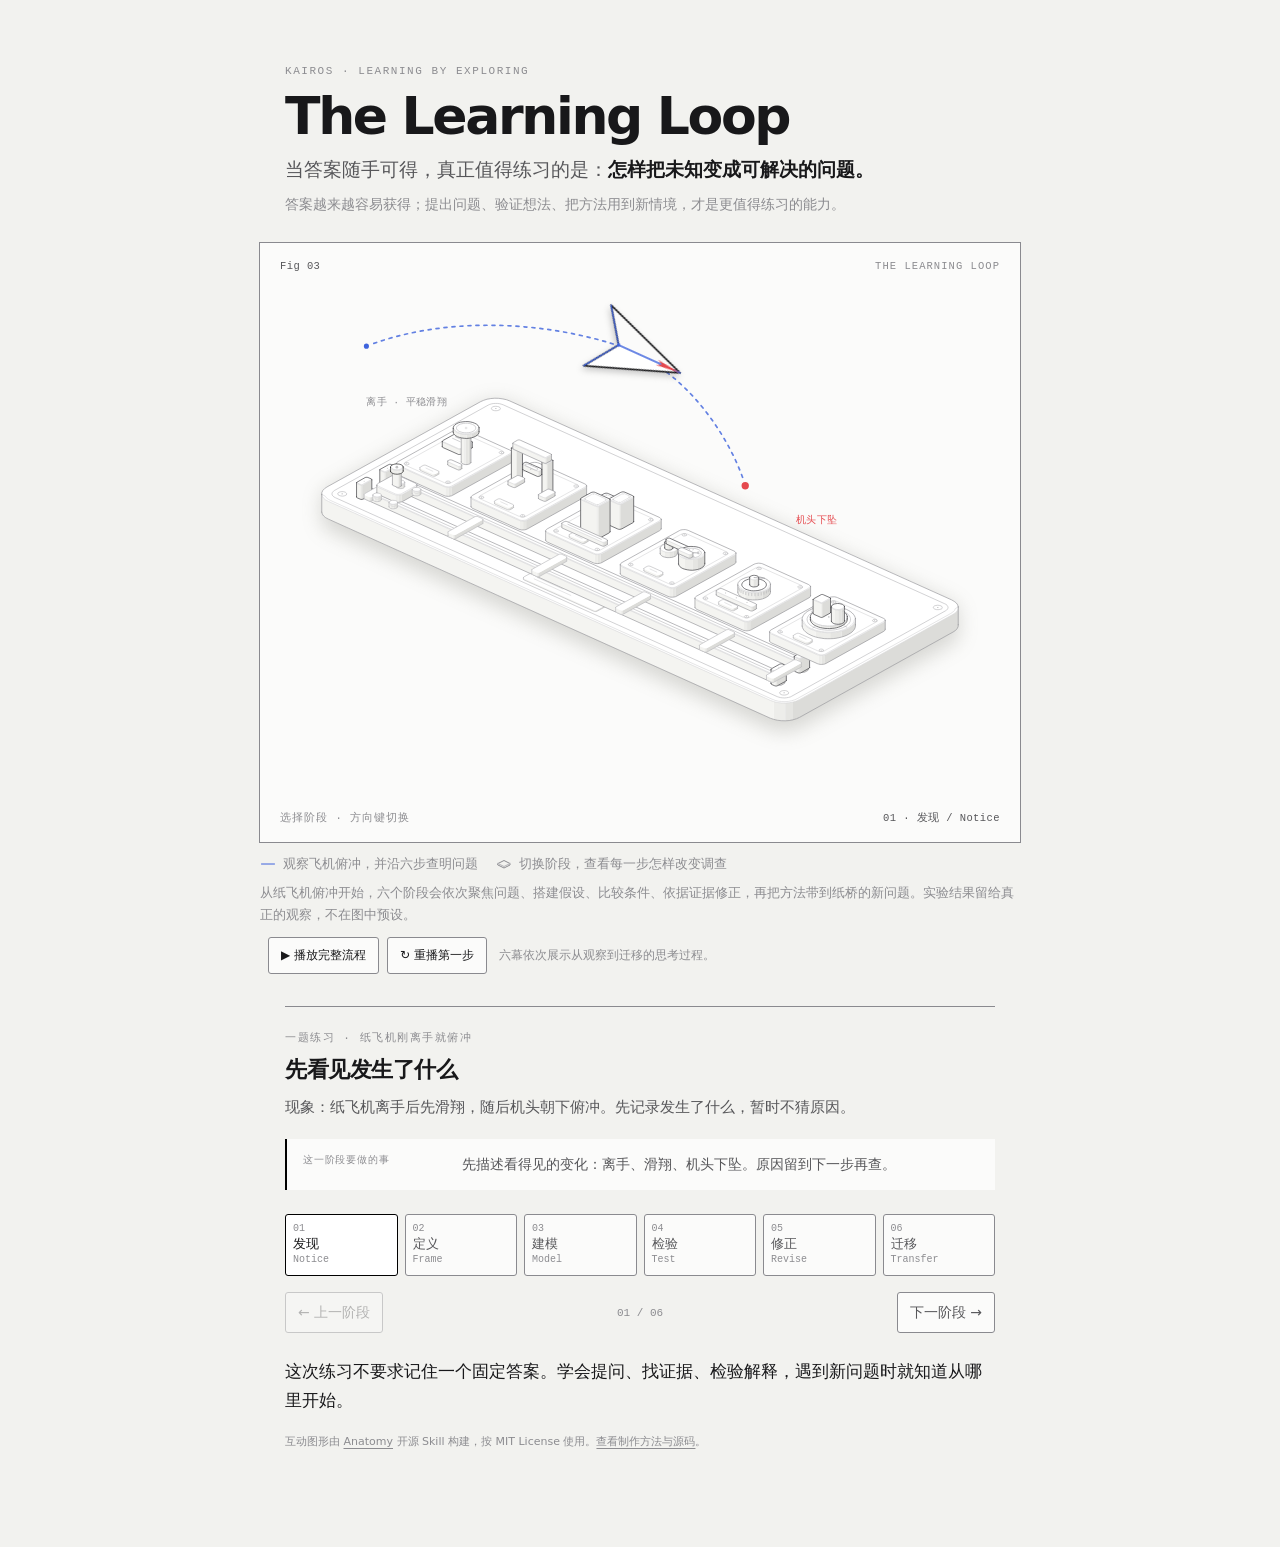
==== commit 30e1f95c: "Publish the interactive six-scene learning loop Publish dark and light versions with scene-specific " ====
--- a/docs/learning-loop-light.html
+++ b/docs/learning-loop-light.html
@@ -117,21 +117,28 @@
 .lead{font-size:19px;line-height:1.5;margin:0 0 8px;color:var(--anatomy-text)}.lead strong{color:var(--anatomy-strong);font-weight:600}.lede-cn{margin:0;color:var(--anatomy-muted);line-height:1.8}
 .iso-figure{margin:0}.iso-plate{padding:50px 20px 50px}.iso-stage{outline:none;border-radius:4px;touch-action:pan-y}.iso-stage:focus-visible{box-shadow:0 0 0 2px var(--anatomy-lit)}.iso-stage svg{width:100%;height:auto;display:block}.iso-caption{line-height:1.75}
 .flight-path{fill:none;stroke:var(--anatomy-blue);stroke-width:1.7;stroke-dasharray:3 5;stroke-linecap:round;opacity:.8}.flight-start{fill:var(--anatomy-blue);stroke:var(--anatomy-paper);stroke-width:1.5}.flight-impact{fill:var(--anatomy-red);stroke:var(--anatomy-paper);stroke-width:1.5}.flight-note{fill:var(--anatomy-muted);font:9px var(--anatomy-mono);letter-spacing:.03em}.flight-note-end{fill:var(--anatomy-red)}.paper-plane{filter:drop-shadow(0 3px 3px rgba(0,0,0,.2))}.plane-shadow{fill:var(--anatomy-lo);opacity:.12}.plane-wing{stroke:none}.plane-wing-a{fill:var(--anatomy-paper)}.plane-wing-b{fill:var(--anatomy-face)}.plane-outline{fill:none;stroke:var(--anatomy-strong);stroke-width:1.8;stroke-linejoin:round;stroke-linecap:round}.plane-fold{fill:none;stroke:var(--anatomy-blue);stroke-width:1.3;stroke-linejoin:round;stroke-linecap:round}.plane-nose{fill:var(--anatomy-red)}.plane-rivet{fill:var(--anatomy-blue)}
-.flight-control{display:flex;align-items:center;gap:12px;margin:10px 0 0 8px;color:var(--anatomy-muted);font-size:12px}.flight-control button{border:1px solid var(--anatomy-mid);border-radius:3px;padding:8px 12px;background:var(--anatomy-card);color:var(--anatomy-strong);font:inherit;cursor:pointer}.flight-control button:hover{border-color:var(--anatomy-blue)}.flight-control button:focus-visible{outline:2px solid var(--anatomy-blue);outline-offset:2px}
+.workbench{transition:opacity .45s ease}.process-scene{display:none;pointer-events:none}.process-scene.is-current{display:inline}.process-scene path,.process-scene circle,.process-scene rect{vector-effect:non-scaling-stroke}
+svg[data-phase="3"] .workbench,svg[data-phase="4"] .workbench,svg[data-phase="5"] .workbench{opacity:.05}svg[data-phase="3"] .flight-guide,svg[data-phase="4"] .flight-guide,svg[data-phase="5"] .flight-guide,svg[data-phase="3"] .paper-plane,svg[data-phase="4"] .paper-plane,svg[data-phase="5"] .paper-plane{opacity:0;transition:opacity .3s}
+.process-scene[data-scene="3"],.process-scene[data-scene="4"],.process-scene[data-scene="5"]{translate:0 96px;scale:1.15;transform-box:view-box;transform-origin:center}
+.focus-bracket,.focus-leader,.model-link,.model-arrow,.test-rail,.test-rail-inner,.release-gate,.release-arrow,.same-condition,.evidence-spine,.evidence-return,.method-line,.transfer-route,.bridge-deck,.bridge-fold,.bridge-book,.bridge-load{fill:none;stroke:var(--anatomy-strong);stroke-width:1.2;stroke-linecap:round;stroke-linejoin:round}.focus-bracket,.focus-ring,.model-link,.model-arrow,.test-rail-inner,.release-arrow,.transfer-route{stroke:var(--anatomy-blue)}.focus-ring,.model-link,.transfer-route{stroke-dasharray:3 3}.focus-pulse,.test-signal,.evidence-source,.evidence-branch,.method-step,.transfer-token,.bridge-mark{fill:var(--anatomy-lit);stroke:var(--anatomy-paper);stroke-width:1}.focus-bracket{stroke-width:2}.focus-ring{fill:none;stroke-width:1.4}.focus-pulse{animation:focus-ping 1.6s ease-out infinite}.nose-weight{fill:var(--anatomy-red);stroke:var(--anatomy-strong);stroke-width:1.1;stroke-linejoin:round}.model-node{fill:var(--anatomy-blue);stroke:var(--anatomy-paper);stroke-width:1}.model-effect{fill:var(--anatomy-lit)}.model-weight{transform-box:fill-box;transform-origin:center;animation:weight-set 1.1s cubic-bezier(.2,.7,.2,1) both}.model-link{stroke-dasharray:80;stroke-dashoffset:80;animation:draw-link .8s .2s ease-out forwards}.model-question{fill:var(--anatomy-card);stroke:var(--anatomy-red);stroke-width:1.2}.model-question-mark{fill:none;stroke:var(--anatomy-red);stroke-width:1.2;stroke-linecap:round}
+.test-rail{stroke:var(--anatomy-mid);stroke-width:2}.release-gate{stroke:var(--anatomy-muted)}.same-condition{stroke:var(--anatomy-lit);stroke-width:1.5}.mini-plane .plane-outline{stroke-width:2.4}.mini-plane .plane-fold{stroke-width:1.8}.test-plane{transform-box:fill-box;animation:controlled-launch 1.7s .2s ease-in-out infinite alternate}.test-plane-b{animation-delay:.35s}.test-signal{animation:paired-pulse 1.7s ease-in-out infinite alternate}.test-signal-b{animation-delay:.35s}
+.evidence-card,.evidence-option,.method-card{fill:var(--anatomy-card);stroke:var(--anatomy-mid);stroke-width:1}.evidence-spine,.evidence-return{stroke:var(--anatomy-muted)}.evidence-branch{fill:var(--anatomy-card);stroke:var(--anatomy-blue);stroke-width:1.5}.evidence-option{stroke:var(--anatomy-mid);stroke-dasharray:2 2}.evidence-token{fill:var(--anatomy-lit);stroke:none}.evidence-token-a{animation:branch-a 1.8s ease-in-out infinite alternate}.evidence-token-b{animation:branch-b 1.8s ease-in-out infinite alternate}.method-card{stroke:var(--anatomy-mid)}.method-line{stroke:var(--anatomy-mid)}.method-step{stroke:var(--anatomy-paper);stroke-width:1.3}.method-step:nth-of-type(odd){fill:var(--anatomy-blue)}.transfer-route{stroke-dasharray:4 4}.transfer-token{animation:transfer-token 1.7s .2s ease-in-out infinite alternate}.bridge-book{fill:var(--anatomy-face);stroke:var(--anatomy-muted)}.bridge-deck{stroke:var(--anatomy-strong);stroke-width:3;animation:bridge-bend 1.7s ease-in-out infinite alternate;transform-box:fill-box;transform-origin:50% 0}.bridge-fold{stroke:var(--anatomy-blue);stroke-width:1.2}.bridge-load{fill:var(--anatomy-paper);stroke:var(--anatomy-strong)}
+@keyframes focus-ping{0%{opacity:0;translate:0 0;scale:.5}40%{opacity:.95}100%{opacity:0;translate:0 0;scale:2.2}}@keyframes draw-link{to{stroke-dashoffset:0}}@keyframes weight-set{0%{translate:-22px -13px;opacity:0}75%{translate:2px 1px;opacity:1}100%{translate:0 0;opacity:1}}@keyframes controlled-launch{0%{translate:0 0}45%{translate:30px 0}100%{translate:34px 0}}@keyframes paired-pulse{0%,20%{opacity:.3}55%,100%{opacity:1}}@keyframes branch-a{0%,18%{translate:0 0}80%,100%{translate:66px -25px}}@keyframes branch-b{0%,18%{translate:0 0}80%,100%{translate:66px 25px}}@keyframes transfer-token{0%{translate:0 0}80%,100%{translate:96px 0}}@keyframes bridge-bend{0%{scale:1 1}100%{scale:1 1.1}}
+.flight-control{display:flex;align-items:center;gap:12px;flex-wrap:wrap;margin:10px 0 0 8px;color:var(--anatomy-muted);font-size:12px}.flight-actions{display:flex;align-items:center;gap:8px;flex-wrap:wrap}.flight-control button{border:1px solid var(--anatomy-mid);border-radius:3px;padding:8px 12px;background:var(--anatomy-card);color:var(--anatomy-strong);font:inherit;cursor:pointer}.flight-control button:hover:not(:disabled){border-color:var(--anatomy-blue)}.flight-control button:focus-visible{outline:2px solid var(--anatomy-blue);outline-offset:2px}.flight-control button:disabled{opacity:.45;cursor:not-allowed}
 .lesson{max-width:710px;margin:32px auto 0;padding:24px 0 0;border-top:1px solid var(--anatomy-mid)}.lesson-kicker{margin:0 0 9px}.lesson h2{font-size:22px;line-height:1.3;margin:0 0 10px;color:var(--anatomy-strong);letter-spacing:-.02em}.lesson>p:not(.lesson-kicker):not(.next-move):not(.takeaway):not(.attribution){line-height:1.8;font-size:15px;margin:0 0 14px}
 .next-move{display:grid;grid-template-columns:145px 1fr;gap:14px;margin:18px 0 24px;padding:14px 16px;border-left:2px solid var(--anatomy-lit);background:var(--anatomy-card);line-height:1.65}.next-move span:first-child{font:10px/1.5 var(--anatomy-mono);text-transform:uppercase;letter-spacing:.08em;color:var(--anatomy-muted)}
 .phase-nav{display:grid;grid-template-columns:repeat(6,minmax(0,1fr));gap:7px}.phase-button,.lesson-controls button{font:inherit;color:var(--anatomy-text);background:var(--anatomy-card);border:1px solid var(--anatomy-mid);border-radius:3px;cursor:pointer;transition:background .18s ease,border-color .18s ease,color .18s ease,transform .18s ease}.phase-button{min-height:62px;padding:9px 7px;text-align:left;display:flex;flex-direction:column;justify-content:space-between}.phase-button:hover:not(.is-active),.lesson-controls button:hover:not(:disabled){border-color:var(--anatomy-text);transform:translateY(-1px)}.phase-button.is-active{border-color:var(--anatomy-lit);color:var(--anatomy-strong);background:var(--anatomy-face)}.phase-number{font:10px/1 var(--anatomy-mono);color:var(--anatomy-muted)}.phase-name{font-size:13px;line-height:1.2}.phase-name small{display:block;margin-top:3px;font:10px/1.2 var(--anatomy-mono);color:var(--anatomy-muted)}
 .lesson-controls{display:flex;align-items:center;justify-content:space-between;gap:12px;margin:16px 0 24px}.lesson-controls button{padding:8px 12px}.lesson-controls button:disabled{opacity:.4;cursor:not-allowed}.lesson-controls span{font:11px var(--anatomy-mono);color:var(--anatomy-muted);font-variant-numeric:tabular-nums}.takeaway{font-size:17px;line-height:1.7;color:var(--anatomy-strong);margin:0 0 18px}.attribution{font-size:11px;line-height:1.7;color:var(--anatomy-muted);margin:0}.attribution a{color:inherit;text-underline-offset:3px}.sr-only{position:absolute;width:1px;height:1px;padding:0;margin:-1px;overflow:hidden;clip:rect(0,0,0,0);white-space:nowrap;border:0}
 @media(max-width:620px){.iso-page{width:calc(100% - 24px);margin:32px auto 52px}.page-intro{margin-bottom:20px}.page-intro h1{font-size:38px}.lead{font-size:17px}.iso-plate{padding:48px 10px 46px}.iso-plate-corners{inset:16px 12px}.flight-control{margin-left:0}.phase-nav{grid-template-columns:repeat(3,minmax(0,1fr));gap:6px}.phase-button{min-height:56px;padding:8px}.next-move{grid-template-columns:1fr;gap:4px}.lesson{margin-top:24px}}
-@media(prefers-reduced-motion:reduce){*,*::before,*::after{scroll-behavior:auto!important;transition:none!important}}
+@media(prefers-reduced-motion:reduce){*,*::before,*::after{scroll-behavior:auto!important;transition:none!important;animation:none!important}}
 </style></head><body class="iso" data-theme="light"><main class="iso-page">
 <header class="page-intro">
   <p class="eyebrow">KAIROS · LEARNING BY EXPLORING</p>
   <h1>The Learning Loop</h1>
   <p class="lead">当答案随手可得，真正值得练习的是：<strong>怎样把未知变成可解决的问题。</strong></p>
-  <p class="lede-cn">AI 让答案更容易获得；更重要的是学会提出好问题、寻找证据、检验想法，并把有效的方法用到新情境。</p>
+  <p class="lede-cn">答案越来越容易获得；提出问题、验证想法、把方法用到新情境，才是更值得练习的能力。</p>
 </header>
-<figure class="iso-figure"><div class="iso-plate"><div class="iso-plate-corners" aria-hidden="true"><span class="iso-plate-corner" data-corner="fig">Fig 03</span><span class="iso-plate-corner" data-corner="title">The Learning Loop</span><span class="iso-plate-corner" data-corner="hint">选择阶段 · 方向键切换</span><span class="iso-plate-corner" data-corner="readout" data-readout>01 · 发现 / Notice</span></div><div class="iso-stage" tabindex="0" role="group" aria-label="纸飞机飞行与俯冲示意图，以及六站学习工作台。使用方向键在学习阶段间移动标记。"><svg xmlns="http://www.w3.org/2000/svg" class="iso-svg" viewBox="0 0 650 450" role="img" aria-label="A paper airplane glides and then pitches nose-down along a visible flight path above a detailed six-station learning workbench. Press replay to watch the flight; select a station to explore the learning method."><g class="flight-guide" aria-hidden="true"><path class="flight-path" d="M78 48 C145 22 232 24 304 47 C375 71 412 145 420 174"/><circle class="flight-start" cx="78" cy="48" r="3"/><circle class="flight-impact" cx="420" cy="174" r="4"/><text class="flight-note" x="78" y="101">离手 · 平稳滑翔</text><text class="flight-note flight-note-end" x="466" y="208">机头下坠</text></g><path class="iso-halo" d="M37.7 181.8L37.8 180L38.7 178.2L40.2 176.6L42.4 175.1L181.1 98.1L183.8 96.9L186.9 95.9L190.3 95.3L193.9 95L197.5 95.1L201.1 95.6L204.3 96.3L207.3 97.4L606.2 277L608.7 278.4L610.6 279.9L611.8 281.6L612.3 283.4L612.3 305.9L612.2 307.7L611.3 309.4L609.8 311.1L607.6 312.5L468.9 389.6L466.2 390.8L463.1 391.7L459.7 392.4L456.1 392.6L452.5 392.6L448.9 392.1L445.7 391.3L442.7 390.3L43.8 210.7L41.3 209.3L39.4 207.8L38.2 206.1L37.7 204.3Z"/><g class="iso-solid"><path class="iso-fill" d="M183.2 139.1L183.7 137.7L184.9 136.3L186.6 135.1L188.9 134.1L191.5 133.4L194.3 133L197.3 132.9L200.3 133.1L203 133.7L205.4 134.6L207.4 135.7L208.9 137L209.7 138.4L209.8 139.9L209.8 142.8L209.3 144.3L208.2 145.7L206.4 146.9L204.2 147.9L201.6 148.6L198.7 149L195.7 149.1L192.8 148.8L190 148.2L187.6 147.4L185.6 146.3L184.2 144.9L183.4 143.5L183.2 142Z"/><path class="iso-shade" data-shade="0" d="M206.4 146.9L204.2 147.9L204.2 145L206.4 144ZM209.8 142.8L209.3 144.3L209.3 141.4L209.8 139.9ZM209.3 144.3L208.2 145.7L208.2 142.8L209.3 141.4ZM208.2 145.7L206.4 146.9L206.4 144L208.2 142.8Z"/><path class="iso-shade" data-shade="1" d="M204.2 147.9L201.6 148.6L201.6 145.7L204.2 145ZM201.6 148.6L198.7 149L198.7 146.1L201.6 145.7ZM198.7 149L195.7 149.1L195.7 146.2L198.7 146.1Z"/><path class="iso-shade" data-shade="2" d="M195.7 149.1L192.8 148.8L192.8 145.9L195.7 146.2ZM192.8 148.8L190 148.2L190 145.4L192.8 145.9Z"/><path class="iso-shade" data-shade="3" d="M190 148.2L187.6 147.4L187.6 144.5L190 145.4ZM187.6 147.4L185.6 146.3L185.6 143.4L187.6 144.5ZM185.6 146.3L184.2 144.9L184.2 142.1L185.6 143.4ZM184.2 144.9L183.4 143.5L183.4 140.6L184.2 142.1ZM183.4 143.5L183.2 142L183.2 139.1L183.4 140.6Z"/><path class="iso-top" d="M206.4 144L204.2 145L201.6 145.7L198.7 146.1L195.7 146.2L192.8 145.9L190 145.4L187.6 144.5L185.6 143.4L184.2 142.1L183.4 140.6L183.2 139.1L183.7 137.7L184.9 136.3L186.6 135.1L188.9 134.1L191.5 133.4L194.3 133L197.3 132.9L200.3 133.1L203 133.7L205.4 134.6L207.4 135.7L208.9 137L209.7 138.4L209.8 139.9L209.3 141.4L208.2 142.8Z"/><path class="iso-line iso-crease" data-tone="faint" d="M209.8 139.9L209.3 141.4L208.2 142.8L206.4 144L204.2 145L201.6 145.7L198.7 146.1L195.7 146.2L192.8 145.9L190 145.4L187.6 144.5L185.6 143.4L184.2 142.1L183.4 140.6L183.2 139.1"/><path class="iso-line iso-edge" data-tone="lo" d="M183.2 139.1L183.7 137.7L184.9 136.3L186.6 135.1L188.9 134.1L191.5 133.4L194.3 133L197.3 132.9L200.3 133.1L203 133.7L205.4 134.6L207.4 135.7L208.9 137L209.7 138.4L209.8 139.9M209.8 142.8L209.3 144.3L208.2 145.7L206.4 146.9L204.2 147.9L201.6 148.6L198.7 149L195.7 149.1L192.8 148.8L190 148.2L187.6 147.4L185.6 146.3L184.2 144.9L183.4 143.5L183.2 142M183.2 139.1L183.2 142M209.8 139.9L209.8 142.8"/></g><g class="iso-solid"><path class="iso-fill" d="M186.2 132.5L186.6 131.3L187.5 130.3L188.8 129.3L190.6 128.6L192.6 128L194.8 127.7L197.1 127.6L199.4 127.8L201.6 128.3L203.5 128.9L205 129.8L206.1 130.8L206.8 132L206.9 133.1L206.9 139.8L206.5 141L205.6 142.1L204.2 143L202.5 143.8L200.5 144.3L198.2 144.6L195.9 144.7L193.6 144.5L191.5 144.1L189.6 143.4L188.1 142.5L186.9 141.5L186.3 140.4L186.2 139.2Z"/><path class="iso-shade" data-shade="0" d="M204.2 143L202.5 143.8L202.5 137L204.2 136.3ZM206.9 139.8L206.5 141L206.5 134.3L206.9 133.1ZM206.5 141L205.6 142.1L205.6 135.3L206.5 134.3ZM205.6 142.1L204.2 143L204.2 136.3L205.6 135.3Z"/><path class="iso-shade" data-shade="1" d="M202.5 143.8L200.5 144.3L200.5 137.6L202.5 137ZM200.5 144.3L198.2 144.6L198.2 137.9L200.5 137.6ZM198.2 144.6L195.9 144.7L195.9 138L198.2 137.9Z"/><path class="iso-shade" data-shade="2" d="M195.9 144.7L193.6 144.5L193.6 137.8L195.9 138ZM193.6 144.5L191.5 144.1L191.5 137.3L193.6 137.8Z"/><path class="iso-shade" data-shade="3" d="M191.5 144.1L189.6 143.4L189.6 136.7L191.5 137.3ZM189.6 143.4L188.1 142.5L188.1 135.8L189.6 136.7ZM188.1 142.5L186.9 141.5L186.9 134.8L188.1 135.8ZM186.9 141.5L186.3 140.4L186.3 133.6L186.9 134.8ZM186.3 140.4L186.2 139.2L186.2 132.5L186.3 133.6Z"/><path class="iso-top" d="M204.2 136.3L202.5 137L200.5 137.6L198.2 137.9L195.9 138L193.6 137.8L191.5 137.3L189.6 136.7L188.1 135.8L186.9 134.8L186.3 133.6L186.2 132.5L186.6 131.3L187.5 130.3L188.8 129.3L190.6 128.6L192.6 128L194.8 127.7L197.1 127.6L199.4 127.8L201.6 128.3L203.5 128.9L205 129.8L206.1 130.8L206.8 132L206.9 133.1L206.5 134.3L205.6 135.3Z"/><path class="iso-line iso-crease" data-tone="faint" d="M206.9 133.1L206.5 134.3L205.6 135.3L204.2 136.3L202.5 137L200.5 137.6L198.2 137.9L195.9 138L193.6 137.8L191.5 137.3L189.6 136.7L188.1 135.8L186.9 134.8L186.3 133.6L186.2 132.5"/><path class="iso-line iso-edge" data-tone="mid" d="M186.2 132.5L186.6 131.3L187.5 130.3L188.8 129.3L190.6 128.6L192.6 128L194.8 127.7L197.1 127.6L199.4 127.8L201.6 128.3L203.5 128.9L205 129.8L206.1 130.8L206.8 132L206.9 133.1M206.9 139.8L206.5 141L205.6 142.1L204.2 143L202.5 143.8L200.5 144.3L198.2 144.6L195.9 144.7L193.6 144.5L191.5 144.1L189.6 143.4L188.1 142.5L186.9 141.5L186.3 140.4L186.2 139.2M186.2 132.5L186.2 139.2M206.9 133.1L206.9 139.8"/></g><g class="iso-solid"><path class="iso-fill" d="M74.2 199.7L74.7 198.2L75.9 196.8L77.6 195.6L79.8 194.6L82.5 193.9L85.3 193.5L88.3 193.4L91.3 193.7L94 194.2L96.4 195.1L98.4 196.2L99.9 197.5L100.7 199L100.8 200.5L100.8 203.4L100.3 204.8L99.2 206.2L97.4 207.4L95.2 208.4L92.6 209.1L89.7 209.5L86.7 209.6L83.8 209.3L81 208.8L78.6 207.9L76.6 206.8L75.2 205.5L74.4 204L74.2 202.6Z"/><path class="iso-shade" data-shade="0" d="M97.4 207.4L95.2 208.4L95.2 205.5L97.4 204.5ZM100.8 203.4L100.3 204.8L100.3 201.9L100.8 200.5ZM100.3 204.8L99.2 206.2L99.2 203.3L100.3 201.9ZM99.2 206.2L97.4 207.4L97.4 204.5L99.2 203.3Z"/><path class="iso-shade" data-shade="1" d="M95.2 208.4L92.6 209.1L92.6 206.2L95.2 205.5ZM92.6 209.1L89.7 209.5L89.7 206.6L92.6 206.2ZM89.7 209.5L86.7 209.6L86.7 206.7L89.7 206.6Z"/><path class="iso-shade" data-shade="2" d="M86.7 209.6L83.8 209.3L83.8 206.5L86.7 206.7ZM83.8 209.3L81 208.8L81 205.9L83.8 206.5Z"/><path class="iso-shade" data-shade="3" d="M81 208.8L78.6 207.9L78.6 205L81 205.9ZM78.6 207.9L76.6 206.8L76.6 203.9L78.6 205ZM76.6 206.8L75.2 205.5L75.2 202.6L76.6 203.9ZM75.2 205.5L74.4 204L74.4 201.2L75.2 202.6ZM74.4 204L74.2 202.6L74.2 199.7L74.4 201.2Z"/><path class="iso-top" d="M97.4 204.5L95.2 205.5L92.6 206.2L89.7 206.6L86.7 206.7L83.8 206.5L81 205.9L78.6 205L76.6 203.9L75.2 202.6L74.4 201.2L74.2 199.7L74.7 198.2L75.9 196.8L77.6 195.6L79.8 194.6L82.5 193.9L85.3 193.5L88.3 193.4L91.3 193.7L94 194.2L96.4 195.1L98.4 196.2L99.9 197.5L100.7 199L100.8 200.5L100.3 201.9L99.2 203.3Z"/><path class="iso-line iso-crease" data-tone="faint" d="M100.8 200.5L100.3 201.9L99.2 203.3L97.4 204.5L95.2 205.5L92.6 206.2L89.7 206.6L86.7 206.7L83.8 206.5L81 205.9L78.6 205L76.6 203.9L75.2 202.6L74.4 201.2L74.2 199.7"/><path class="iso-line iso-edge" data-tone="lo" d="M74.2 199.7L74.7 198.2L75.9 196.8L77.6 195.6L79.8 194.6L82.5 193.9L85.3 193.5L88.3 193.4L91.3 193.7L94 194.2L96.4 195.1L98.4 196.2L99.9 197.5L100.7 199L100.8 200.5M100.8 203.4L100.3 204.8L99.2 206.2L97.4 207.4L95.2 208.4L92.6 209.1L89.7 209.5L86.7 209.6L83.8 209.3L81 208.8L78.6 207.9L76.6 206.8L75.2 205.5L74.4 204L74.2 202.6M74.2 199.7L74.2 202.6M100.8 200.5L100.8 203.4"/></g><g class="iso-solid"><path class="iso-fill" d="M77.2 193L77.6 191.9L78.5 190.8L79.8 189.9L81.6 189.1L83.6 188.5L85.8 188.2L88.1 188.2L90.4 188.4L92.6 188.8L94.5 189.5L96 190.3L97.1 191.4L97.7 192.5L97.9 193.6L97.9 200.4L97.5 201.5L96.6 202.6L95.2 203.5L93.5 204.3L91.5 204.9L89.2 205.2L86.9 205.2L84.6 205L82.5 204.6L80.6 203.9L79 203.1L77.9 202L77.3 200.9L77.2 199.8Z"/><path class="iso-shade" data-shade="0" d="M95.2 203.5L93.5 204.3L93.5 197.6L95.2 196.8ZM97.9 200.4L97.5 201.5L97.5 194.8L97.9 193.6ZM97.5 201.5L96.6 202.6L96.6 195.9L97.5 194.8ZM96.6 202.6L95.2 203.5L95.2 196.8L96.6 195.9Z"/><path class="iso-shade" data-shade="1" d="M93.5 204.3L91.5 204.9L91.5 198.1L93.5 197.6ZM91.5 204.9L89.2 205.2L89.2 198.4L91.5 198.1ZM89.2 205.2L86.9 205.2L86.9 198.5L89.2 198.4Z"/><path class="iso-shade" data-shade="2" d="M86.9 205.2L84.6 205L84.6 198.3L86.9 198.5ZM84.6 205L82.5 204.6L82.5 197.9L84.6 198.3Z"/><path class="iso-shade" data-shade="3" d="M82.5 204.6L80.6 203.9L80.6 197.2L82.5 197.9ZM80.6 203.9L79 203.1L79 196.3L80.6 197.2ZM79 203.1L77.9 202L77.9 195.3L79 196.3ZM77.9 202L77.3 200.9L77.3 194.2L77.9 195.3ZM77.3 200.9L77.2 199.8L77.2 193L77.3 194.2Z"/><path class="iso-top" d="M95.2 196.8L93.5 197.6L91.5 198.1L89.2 198.4L86.9 198.5L84.6 198.3L82.5 197.9L80.6 197.2L79 196.3L77.9 195.3L77.3 194.2L77.2 193L77.6 191.9L78.5 190.8L79.8 189.9L81.6 189.1L83.6 188.5L85.8 188.2L88.1 188.2L90.4 188.4L92.6 188.8L94.5 189.5L96 190.3L97.1 191.4L97.7 192.5L97.9 193.6L97.5 194.8L96.6 195.9Z"/><path class="iso-line iso-crease" data-tone="faint" d="M97.9 193.6L97.5 194.8L96.6 195.9L95.2 196.8L93.5 197.6L91.5 198.1L89.2 198.4L86.9 198.5L84.6 198.3L82.5 197.9L80.6 197.2L79 196.3L77.9 195.3L77.3 194.2L77.2 193"/><path class="iso-line iso-edge" data-tone="mid" d="M77.2 193L77.6 191.9L78.5 190.8L79.8 189.9L81.6 189.1L83.6 188.5L85.8 188.2L88.1 188.2L90.4 188.4L92.6 188.8L94.5 189.5L96 190.3L97.1 191.4L97.7 192.5L97.9 193.6M97.9 200.4L97.5 201.5L96.6 202.6L95.2 203.5L93.5 204.3L91.5 204.9L89.2 205.2L86.9 205.2L84.6 205L82.5 204.6L80.6 203.9L79 203.1L77.9 202L77.3 200.9L77.2 199.8M77.2 193L77.2 199.8M97.9 193.6L97.9 200.4"/></g><g class="iso-solid"><path class="iso-fill" d="M549.2 303.9L549.7 302.4L550.8 301L552.6 299.8L554.8 298.8L557.4 298.1L560.3 297.7L563.3 297.6L566.2 297.9L569 298.5L571.4 299.3L573.4 300.4L574.8 301.8L575.6 303.2L575.8 304.7L575.8 307.6L575.3 309L574.1 310.4L572.4 311.6L570.2 312.6L567.5 313.3L564.7 313.7L561.7 313.8L558.7 313.6L556 313L553.6 312.1L551.6 311L550.1 309.7L549.3 308.3L549.2 306.8Z"/><path class="iso-shade" data-shade="0" d="M572.4 311.6L570.2 312.6L570.2 309.7L572.4 308.7ZM575.8 307.6L575.3 309L575.3 306.2L575.8 304.7ZM575.3 309L574.1 310.4L574.1 307.5L575.3 306.2ZM574.1 310.4L572.4 311.6L572.4 308.7L574.1 307.5Z"/><path class="iso-shade" data-shade="1" d="M570.2 312.6L567.5 313.3L567.5 310.5L570.2 309.7ZM567.5 313.3L564.7 313.7L564.7 310.9L567.5 310.5ZM564.7 313.7L561.7 313.8L561.7 310.9L564.7 310.9Z"/><path class="iso-shade" data-shade="2" d="M561.7 313.8L558.7 313.6L558.7 310.7L561.7 310.9ZM558.7 313.6L556 313L556 310.1L558.7 310.7Z"/><path class="iso-shade" data-shade="3" d="M556 313L553.6 312.1L553.6 309.2L556 310.1ZM553.6 312.1L551.6 311L551.6 308.1L553.6 309.2ZM551.6 311L550.1 309.7L550.1 306.8L551.6 308.1ZM550.1 309.7L549.3 308.3L549.3 305.4L550.1 306.8ZM549.3 308.3L549.2 306.8L549.2 303.9L549.3 305.4Z"/><path class="iso-top" d="M572.4 308.7L570.2 309.7L567.5 310.5L564.7 310.9L561.7 310.9L558.7 310.7L556 310.1L553.6 309.2L551.6 308.1L550.1 306.8L549.3 305.4L549.2 303.9L549.7 302.4L550.8 301L552.6 299.8L554.8 298.8L557.4 298.1L560.3 297.7L563.3 297.6L566.2 297.9L569 298.5L571.4 299.3L573.4 300.4L574.8 301.8L575.6 303.2L575.8 304.7L575.3 306.2L574.1 307.5Z"/><path class="iso-line iso-crease" data-tone="faint" d="M575.8 304.7L575.3 306.2L574.1 307.5L572.4 308.7L570.2 309.7L567.5 310.5L564.7 310.9L561.7 310.9L558.7 310.7L556 310.1L553.6 309.2L551.6 308.1L550.1 306.8L549.3 305.4L549.2 303.9"/><path class="iso-line iso-edge" data-tone="lo" d="M549.2 303.9L549.7 302.4L550.8 301L552.6 299.8L554.8 298.8L557.4 298.1L560.3 297.7L563.3 297.6L566.2 297.9L569 298.5L571.4 299.3L573.4 300.4L574.8 301.8L575.6 303.2L575.8 304.7M575.8 307.6L575.3 309L574.1 310.4L572.4 311.6L570.2 312.6L567.5 313.3L564.7 313.7L561.7 313.8L558.7 313.6L556 313L553.6 312.1L551.6 311L550.1 309.7L549.3 308.3L549.2 306.8M549.2 303.9L549.2 306.8M575.8 304.7L575.8 307.6"/></g><g class="iso-solid"><path class="iso-fill" d="M552.1 297.2L552.5 296.1L553.4 295L554.8 294.1L556.5 293.3L558.5 292.8L560.8 292.4L563.1 292.4L565.4 292.6L567.5 293L569.4 293.7L571 294.6L572.1 295.6L572.7 296.7L572.8 297.9L572.8 304.6L572.4 305.7L571.5 306.8L570.2 307.8L568.4 308.5L566.4 309.1L564.2 309.4L561.9 309.5L559.6 309.3L557.4 308.8L555.5 308.1L554 307.3L552.9 306.3L552.3 305.1L552.1 304Z"/><path class="iso-shade" data-shade="0" d="M570.2 307.8L568.4 308.5L568.4 301.8L570.2 301ZM572.8 304.6L572.4 305.7L572.4 299L572.8 297.9ZM572.4 305.7L571.5 306.8L571.5 300.1L572.4 299ZM571.5 306.8L570.2 307.8L570.2 301L571.5 300.1Z"/><path class="iso-shade" data-shade="1" d="M568.4 308.5L566.4 309.1L566.4 302.3L568.4 301.8ZM566.4 309.1L564.2 309.4L564.2 302.7L566.4 302.3ZM564.2 309.4L561.9 309.5L561.9 302.7L564.2 302.7Z"/><path class="iso-shade" data-shade="2" d="M561.9 309.5L559.6 309.3L559.6 302.5L561.9 302.7ZM559.6 309.3L557.4 308.8L557.4 302.1L559.6 302.5Z"/><path class="iso-shade" data-shade="3" d="M557.4 308.8L555.5 308.1L555.5 301.4L557.4 302.1ZM555.5 308.1L554 307.3L554 300.5L555.5 301.4ZM554 307.3L552.9 306.3L552.9 299.5L554 300.5ZM552.9 306.3L552.3 305.1L552.3 298.4L552.9 299.5ZM552.3 305.1L552.1 304L552.1 297.2L552.3 298.4Z"/><path class="iso-top" d="M570.2 301L568.4 301.8L566.4 302.3L564.2 302.7L561.9 302.7L559.6 302.5L557.4 302.1L555.5 301.4L554 300.5L552.9 299.5L552.3 298.4L552.1 297.2L552.5 296.1L553.4 295L554.8 294.1L556.5 293.3L558.5 292.8L560.8 292.4L563.1 292.4L565.4 292.6L567.5 293L569.4 293.7L571 294.6L572.1 295.6L572.7 296.7L572.8 297.9L572.4 299L571.5 300.1Z"/><path class="iso-line iso-crease" data-tone="faint" d="M572.8 297.9L572.4 299L571.5 300.1L570.2 301L568.4 301.8L566.4 302.3L564.2 302.7L561.9 302.7L559.6 302.5L557.4 302.1L555.5 301.4L554 300.5L552.9 299.5L552.3 298.4L552.1 297.2"/><path class="iso-line iso-edge" data-tone="mid" d="M552.1 297.2L552.5 296.1L553.4 295L554.8 294.1L556.5 293.3L558.5 292.8L560.8 292.4L563.1 292.4L565.4 292.6L567.5 293L569.4 293.7L571 294.6L572.1 295.6L572.7 296.7L572.8 297.9M572.8 304.6L572.4 305.7L571.5 306.8L570.2 307.8L568.4 308.5L566.4 309.1L564.2 309.4L561.9 309.5L559.6 309.3L557.4 308.8L555.5 308.1L554 307.3L552.9 306.3L552.3 305.1L552.1 304M552.1 297.2L552.1 304M572.8 297.9L572.8 304.6"/></g><g class="iso-solid"><path class="iso-fill" d="M440.2 364.4L440.7 363L441.8 361.6L443.6 360.4L445.8 359.4L448.4 358.7L451.3 358.2L454.3 358.2L457.2 358.4L460 359L462.4 359.9L464.4 361L465.8 362.3L466.6 363.7L466.8 365.2L466.8 368.1L466.3 369.6L465.1 371L463.4 372.2L461.1 373.2L458.5 373.9L455.7 374.3L452.7 374.4L449.7 374.1L447 373.5L444.6 372.7L442.6 371.5L441.1 370.2L440.3 368.8L440.2 367.3Z"/><path class="iso-shade" data-shade="0" d="M463.4 372.2L461.1 373.2L461.1 370.3L463.4 369.3ZM466.8 368.1L466.3 369.6L466.3 366.7L466.8 365.2ZM466.3 369.6L465.1 371L465.1 368.1L466.3 366.7ZM465.1 371L463.4 372.2L463.4 369.3L465.1 368.1Z"/><path class="iso-shade" data-shade="1" d="M461.1 373.2L458.5 373.9L458.5 371L461.1 370.3ZM458.5 373.9L455.7 374.3L455.7 371.4L458.5 371ZM455.7 374.3L452.7 374.4L452.7 371.5L455.7 371.4Z"/><path class="iso-shade" data-shade="2" d="M452.7 374.4L449.7 374.1L449.7 371.2L452.7 371.5ZM449.7 374.1L447 373.5L447 370.6L449.7 371.2Z"/><path class="iso-shade" data-shade="3" d="M447 373.5L444.6 372.7L444.6 369.8L447 370.6ZM444.6 372.7L442.6 371.5L442.6 368.7L444.6 369.8ZM442.6 371.5L441.1 370.2L441.1 367.3L442.6 368.7ZM441.1 370.2L440.3 368.8L440.3 365.9L441.1 367.3ZM440.3 368.8L440.2 367.3L440.2 364.4L440.3 365.9Z"/><path class="iso-top" d="M463.4 369.3L461.1 370.3L458.5 371L455.7 371.4L452.7 371.5L449.7 371.2L447 370.6L444.6 369.8L442.6 368.7L441.1 367.3L440.3 365.9L440.2 364.4L440.7 363L441.8 361.6L443.6 360.4L445.8 359.4L448.4 358.7L451.3 358.2L454.3 358.2L457.2 358.4L460 359L462.4 359.9L464.4 361L465.8 362.3L466.6 363.7L466.8 365.2L466.3 366.7L465.1 368.1Z"/><path class="iso-line iso-crease" data-tone="faint" d="M466.8 365.2L466.3 366.7L465.1 368.1L463.4 369.3L461.1 370.3L458.5 371L455.7 371.4L452.7 371.5L449.7 371.2L447 370.6L444.6 369.8L442.6 368.7L441.1 367.3L440.3 365.9L440.2 364.4"/><path class="iso-line iso-edge" data-tone="lo" d="M440.2 364.4L440.7 363L441.8 361.6L443.6 360.4L445.8 359.4L448.4 358.7L451.3 358.2L454.3 358.2L457.2 358.4L460 359L462.4 359.9L464.4 361L465.8 362.3L466.6 363.7L466.8 365.2M466.8 368.1L466.3 369.6L465.1 371L463.4 372.2L461.1 373.2L458.5 373.9L455.7 374.3L452.7 374.4L449.7 374.1L447 373.5L444.6 372.7L442.6 371.5L441.1 370.2L440.3 368.8L440.2 367.3M440.2 364.4L440.2 367.3M466.8 365.2L466.8 368.1"/></g><g class="iso-solid"><path class="iso-fill" d="M443.1 357.8L443.5 356.6L444.4 355.6L445.8 354.6L447.5 353.8L449.5 353.3L451.8 353L454.1 352.9L456.4 353.1L458.5 353.6L460.4 354.2L461.9 355.1L463.1 356.1L463.7 357.2L463.8 358.4L463.8 365.1L463.4 366.3L462.5 367.3L461.2 368.3L459.4 369.1L457.4 369.6L455.2 369.9L452.9 370L450.6 369.8L448.4 369.3L446.5 368.7L445 367.8L443.9 366.8L443.2 365.7L443.1 364.5Z"/><path class="iso-shade" data-shade="0" d="M461.2 368.3L459.4 369.1L459.4 362.3L461.2 361.6ZM463.8 365.1L463.4 366.3L463.4 359.5L463.8 358.4ZM463.4 366.3L462.5 367.3L462.5 360.6L463.4 359.5ZM462.5 367.3L461.2 368.3L461.2 361.6L462.5 360.6Z"/><path class="iso-shade" data-shade="1" d="M459.4 369.1L457.4 369.6L457.4 362.9L459.4 362.3ZM457.4 369.6L455.2 369.9L455.2 363.2L457.4 362.9ZM455.2 369.9L452.9 370L452.9 363.3L455.2 363.2Z"/><path class="iso-shade" data-shade="2" d="M452.9 370L450.6 369.8L450.6 363.1L452.9 363.3ZM450.6 369.8L448.4 369.3L448.4 362.6L450.6 363.1Z"/><path class="iso-shade" data-shade="3" d="M448.4 369.3L446.5 368.7L446.5 361.9L448.4 362.6ZM446.5 368.7L445 367.8L445 361.1L446.5 361.9ZM445 367.8L443.9 366.8L443.9 360.1L445 361.1ZM443.9 366.8L443.2 365.7L443.2 358.9L443.9 360.1ZM443.2 365.7L443.1 364.5L443.1 357.8L443.2 358.9Z"/><path class="iso-top" d="M461.2 361.6L459.4 362.3L457.4 362.9L455.2 363.2L452.9 363.3L450.6 363.1L448.4 362.6L446.5 361.9L445 361.1L443.9 360.1L443.2 358.9L443.1 357.8L443.5 356.6L444.4 355.6L445.8 354.6L447.5 353.8L449.5 353.3L451.8 353L454.1 352.9L456.4 353.1L458.5 353.6L460.4 354.2L461.9 355.1L463.1 356.1L463.7 357.2L463.8 358.4L463.4 359.5L462.5 360.6Z"/><path class="iso-line iso-crease" data-tone="faint" d="M463.8 358.4L463.4 359.5L462.5 360.6L461.2 361.6L459.4 362.3L457.4 362.9L455.2 363.2L452.9 363.3L450.6 363.1L448.4 362.6L446.5 361.9L445 361.1L443.9 360.1L443.2 358.9L443.1 357.8"/><path class="iso-line iso-edge" data-tone="mid" d="M443.1 357.8L443.5 356.6L444.4 355.6L445.8 354.6L447.5 353.8L449.5 353.3L451.8 353L454.1 352.9L456.4 353.1L458.5 353.6L460.4 354.2L461.9 355.1L463.1 356.1L463.7 357.2L463.8 358.4M463.8 365.1L463.4 366.3L462.5 367.3L461.2 368.3L459.4 369.1L457.4 369.6L455.2 369.9L452.9 370L450.6 369.8L448.4 369.3L446.5 368.7L445 367.8L443.9 366.8L443.2 365.7L443.1 364.5M443.1 357.8L443.1 364.5M463.8 358.4L463.8 365.1"/></g><g class="iso-solid"><path class="iso-fill" d="M37.7 181.8L37.8 180L38.7 178.2L40.2 176.6L42.4 175.1L181.1 98.1L183.8 96.9L186.9 95.9L190.3 95.3L193.9 95L197.5 95.1L201.1 95.6L204.3 96.3L207.3 97.4L606.2 277L608.7 278.4L610.6 279.9L611.8 281.6L612.3 283.4L612.3 299.5L612.2 301.3L611.3 303L609.8 304.7L607.6 306.1L468.9 383.2L466.2 384.4L463.1 385.3L459.7 386L456.1 386.2L452.5 386.1L448.9 385.7L445.7 384.9L442.7 383.9L43.8 204.2L41.3 202.9L39.4 201.3L38.2 199.6L37.7 197.8Z"/><path class="iso-shade" data-shade="0" d="M612.3 299.5L612.2 301.3L612.2 285.2L612.3 283.4ZM612.2 301.3L611.3 303L611.3 287L612.2 285.2ZM611.3 303L609.8 304.7L609.8 288.6L611.3 287ZM609.8 304.7L607.6 306.1L607.6 290.1L609.8 288.6ZM607.6 306.1L468.9 383.2L468.9 367.1L607.6 290.1ZM468.9 383.2L466.2 384.4L466.2 368.4L468.9 367.1ZM466.2 384.4L463.1 385.3L463.1 369.3L466.2 368.4Z"/><path class="iso-shade" data-shade="1" d="M463.1 385.3L459.7 386L459.7 369.9L463.1 369.3ZM459.7 386L456.1 386.2L456.1 370.2L459.7 369.9Z"/><path class="iso-shade" data-shade="2" d="M456.1 386.2L452.5 386.1L452.5 370.1L456.1 370.2ZM452.5 386.1L448.9 385.7L448.9 369.7L452.5 370.1ZM448.9 385.7L445.7 384.9L445.7 368.9L448.9 369.7Z"/><path class="iso-shade" data-shade="3" d="M445.7 384.9L442.7 383.9L442.7 367.8L445.7 368.9ZM442.7 383.9L43.8 204.2L43.8 188.2L442.7 367.8ZM43.8 204.2L41.3 202.9L41.3 186.9L43.8 188.2ZM41.3 202.9L39.4 201.3L39.4 185.3L41.3 186.9ZM39.4 201.3L38.2 199.6L38.2 183.6L39.4 185.3ZM38.2 199.6L37.7 197.8L37.7 181.8L38.2 183.6Z"/><path class="iso-top" d="M606.2 277L608.7 278.4L610.6 279.9L611.8 281.6L612.3 283.4L612.2 285.2L611.3 287L609.8 288.6L607.6 290.1L468.9 367.1L466.2 368.4L463.1 369.3L459.7 369.9L456.1 370.2L452.5 370.1L448.9 369.7L445.7 368.9L442.7 367.8L43.8 188.2L41.3 186.9L39.4 185.3L38.2 183.6L37.7 181.8L37.8 180L38.7 178.2L40.2 176.6L42.4 175.1L181.1 98.1L183.8 96.9L186.9 95.9L190.3 95.3L193.9 95L197.5 95.1L201.1 95.6L204.3 96.3L207.3 97.4Z"/><path class="iso-line iso-crease" data-tone="faint" d="M612.3 283.4L612.2 285.2L611.3 287L609.8 288.6L607.6 290.1L468.9 367.1L466.2 368.4L463.1 369.3L459.7 369.9L456.1 370.2L452.5 370.1L448.9 369.7L445.7 368.9L442.7 367.8L43.8 188.2L41.3 186.9L39.4 185.3L38.2 183.6L37.7 181.8"/><path class="iso-line iso-bevel" data-tone="faint" d="M612.3 283.4L609.6 285L608.9 286.6L607.5 288L605.6 289.3L467 366.2L464.6 367.3L462 368.1L459 368.7L455.9 368.9L452.8 368.8L449.8 368.5L447 367.8L444.4 366.8L45.6 187.3L43.4 186.1L41.8 184.8L40.7 183.3L37.7 181.8"/><path class="iso-line iso-edge" data-tone="mid" d="M37.7 181.8L37.8 180L38.7 178.2L40.2 176.6L42.4 175.1L181.1 98.1L183.8 96.9L186.9 95.9L190.3 95.3L193.9 95L197.5 95.1L201.1 95.6L204.3 96.3L207.3 97.4L606.2 277L608.7 278.4L610.6 279.9L611.8 281.6L612.3 283.4M612.3 299.5L612.2 301.3L611.3 303L609.8 304.7L607.6 306.1L468.9 383.2L466.2 384.4L463.1 385.3L459.7 386L456.1 386.2L452.5 386.1L448.9 385.7L445.7 384.9L442.7 383.9L43.8 204.2L41.3 202.9L39.4 201.3L38.2 199.6L37.7 197.8M612.3 283.4L612.3 299.5M37.7 181.8L37.7 197.8"/></g><path class="iso-line" data-tone="lo" d="M600 280.5L601.3 281.1L602.2 281.9L602.8 282.8L603.1 283.7L603 284.6L602.6 285.4L601.8 286.3L600.7 287L462 364L460.7 364.7L459.1 365.1L457.4 365.4L455.6 365.6L453.8 365.5L452 365.3L450.4 364.9L448.9 364.4L50 184.8L48.7 184.1L47.8 183.3L47.2 182.5L46.9 181.6L47 180.7L47.4 179.8L48.2 179L49.3 178.2L188 101.2L189.3 100.6L190.9 100.1L192.6 99.8L194.4 99.7L196.2 99.7L198 99.9L199.6 100.3L201.1 100.8Z"/><path class="iso-line" data-tone="lo" d="M197.9 105.6L196.6 106.1L195.1 106.3L193.5 106.2L192.2 105.8L191.2 105.2L190.8 104.4L191 103.6L191.9 102.9L193.1 102.4L194.7 102.3L196.2 102.4L197.6 102.8L198.6 103.4L199 104.2L198.7 105ZM596.9 285.3L595.6 285.7L594.1 285.9L592.5 285.8L591.1 285.4L590.2 284.8L589.8 284L590 283.2L590.8 282.5L592.1 282.1L593.6 281.9L595.2 282L596.6 282.4L597.5 283L597.9 283.8L597.7 284.6ZM59.2 182.7L57.9 183.2L56.4 183.4L54.8 183.2L53.4 182.8L52.5 182.2L52.1 181.4L52.3 180.6L53.1 180L54.4 179.5L55.9 179.3L57.5 179.4L58.9 179.8L59.8 180.5L60.2 181.2L60 182ZM458.1 362.3L456.9 362.8L455.3 363L453.8 362.9L452.4 362.5L451.4 361.8L451 361.1L451.3 360.3L452.1 359.6L453.4 359.1L454.9 358.9L456.5 359L457.8 359.4L458.8 360.1L459.2 360.8L459 361.6Z"/><g class="iso-dots" data-tone="mid"><circle cx="194.9" cy="104.3" r="0.5"/><circle cx="593.9" cy="283.9" r="0.5"/><circle cx="56.1" cy="181.3" r="0.5"/><circle cx="455.1" cy="360.9" r="0.5"/></g><g class="iso-solid"><path class="iso-fill" d="M219.8 257L219.9 256.6L220.4 256.2L228.6 251.7L229.3 251.4L230.1 251.3L231 251.4L231.7 251.6L294.4 279.8L294.9 280.2L295.2 280.6L295.2 281.9L295 282.3L294.6 282.7L286.4 287.2L285.7 287.5L284.9 287.6L284 287.5L283.3 287.3L220.5 259.1L220 258.7L219.8 258.3Z"/><path class="iso-shade" data-shade="0" d="M295.2 281.9L295 282.3L295 281L295.2 280.6ZM295 282.3L294.6 282.7L294.6 281.4L295 281ZM294.6 282.7L286.4 287.2L286.4 286L294.6 281.4ZM286.4 287.2L285.7 287.5L285.7 286.2L286.4 286Z"/><path class="iso-shade" data-shade="1" d="M285.7 287.5L284.9 287.6L284.9 286.3L285.7 286.2Z"/><path class="iso-shade" data-shade="2" d="M284.9 287.6L284 287.5L284 286.3L284.9 286.3Z"/><path class="iso-shade" data-shade="3" d="M284 287.5L283.3 287.3L283.3 286L284 286.3ZM283.3 287.3L220.5 259.1L220.5 257.8L283.3 286ZM220.5 259.1L220 258.7L220 257.4L220.5 257.8ZM220 258.7L219.8 258.3L219.8 257L220 257.4Z"/><path class="iso-top" d="M294.4 279.8L294.9 280.2L295.2 280.6L295 281L294.6 281.4L286.4 286L285.7 286.2L284.9 286.3L284 286.3L283.3 286L220.5 257.8L220 257.4L219.8 257L219.9 256.6L220.4 256.2L228.6 251.7L229.3 251.4L230.1 251.3L231 251.4L231.7 251.6Z"/><path class="iso-line iso-edge" data-tone="lo" d="M219.8 257L219.9 256.6L220.4 256.2L228.6 251.7L229.3 251.4L230.1 251.3L231 251.4L231.7 251.6L294.4 279.8L294.9 280.2L295.2 280.6M295.2 281.9L295 282.3L294.6 282.7L286.4 287.2L285.7 287.5L284.9 287.6L284 287.5L283.3 287.3L220.5 259.1L220 258.7L219.8 258.3M295.2 280.6L295.2 281.9M219.8 257L219.8 258.3"/></g><path class="iso-line" data-tone="faint" data-free="" d="M234.4 255.3L248.2 261.5M232 256.7L255.4 267.2M229.5 258.1L262.5 273"/><g class="iso-solid"><path class="iso-fill" d="M91 163.6L91.1 163.1L91.7 162.7L93.6 161.6L94.4 161.3L95.4 161.2L96.4 161.2L97.3 161.5L475.9 332L476.5 332.4L476.8 332.8L476.8 340.1L476.6 340.6L476.1 341L474.1 342.1L473.3 342.4L472.3 342.5L471.3 342.5L470.5 342.2L91.8 171.7L91.2 171.3L91 170.8Z"/><path class="iso-shade" data-shade="0" d="M476.8 340.1L476.6 340.6L476.6 333.3L476.8 332.8ZM476.6 340.6L476.1 341L476.1 333.8L476.6 333.3ZM476.1 341L474.1 342.1L474.1 334.9L476.1 333.8ZM474.1 342.1L473.3 342.4L473.3 335.2L474.1 334.9Z"/><path class="iso-shade" data-shade="1" d="M473.3 342.4L472.3 342.5L472.3 335.3L473.3 335.2Z"/><path class="iso-shade" data-shade="2" d="M472.3 342.5L471.3 342.5L471.3 335.2L472.3 335.3Z"/><path class="iso-shade" data-shade="3" d="M471.3 342.5L470.5 342.2L470.5 335L471.3 335.2ZM470.5 342.2L91.8 171.7L91.8 164.5L470.5 335ZM91.8 171.7L91.2 171.3L91.2 164.1L91.8 164.5ZM91.2 171.3L91 170.8L91 163.6L91.2 164.1Z"/><path class="iso-top" d="M475.9 332L476.5 332.4L476.8 332.8L476.6 333.3L476.1 333.8L474.1 334.9L473.3 335.2L472.3 335.3L471.3 335.2L470.5 335L91.8 164.5L91.2 164.1L91 163.6L91.1 163.1L91.7 162.7L93.6 161.6L94.4 161.3L95.4 161.2L96.4 161.2L97.3 161.5Z"/><path class="iso-line iso-crease" data-tone="faint" d="M476.8 332.8L476.6 333.3L476.1 333.8L474.1 334.9L473.3 335.2L472.3 335.3L471.3 335.2L470.5 335L91.8 164.5L91.2 164.1L91 163.6"/><path class="iso-line iso-bevel" data-tone="faint" d="M476.8 332.8L475.7 333.2L475.4 333.5L473.5 334.5L472.9 334.8L472.3 334.8L471.6 334.8L471 334.6L92.5 164.2L92.1 163.9L91 163.6"/><path class="iso-line iso-edge" data-tone="mid" d="M91 163.6L91.1 163.1L91.7 162.7L93.6 161.6L94.4 161.3L95.4 161.2L96.4 161.2L97.3 161.5L475.9 332L476.5 332.4L476.8 332.8M476.8 340.1L476.6 340.6L476.1 341L474.1 342.1L473.3 342.4L472.3 342.5L471.3 342.5L470.5 342.2L91.8 171.7L91.2 171.3L91 170.8M476.8 332.8L476.8 340.1M91 163.6L91 170.8"/></g><path class="iso-line" data-tone="lo" d="M98.1 164.6L469.6 331.9"/><g class="iso-solid"><path class="iso-fill" d="M90.1 159.5L90.6 159.1L98 155L98.8 154.7L99.7 154.7L100.6 154.9L103.3 156.1L103.9 156.5L103.9 157L103.9 169.8L103.5 170.3L96.1 174.4L95.2 174.6L94.3 174.7L93.4 174.5L90.7 173.2L90.2 172.8L90.1 172.3Z"/><path class="iso-shade" data-shade="0" d="M103.9 169.8L103.5 170.3L103.5 157.4L103.9 157ZM103.5 170.3L96.1 174.4L96.1 161.6L103.5 157.4ZM96.1 174.4L95.2 174.6L95.2 161.8L96.1 161.6Z"/><path class="iso-shade" data-shade="1" d="M95.2 174.6L94.3 174.7L94.3 161.8L95.2 161.8Z"/><path class="iso-shade" data-shade="2" d="M94.3 174.7L93.4 174.5L93.4 161.6L94.3 161.8Z"/><path class="iso-shade" data-shade="3" d="M93.4 174.5L90.7 173.2L90.7 160.4L93.4 161.6ZM90.7 173.2L90.2 172.8L90.2 160L90.7 160.4ZM90.2 172.8L90.1 172.3L90.1 159.5L90.2 160Z"/><path class="iso-top" d="M103.3 156.1L103.9 156.5L103.9 157L103.5 157.4L96.1 161.6L95.2 161.8L94.3 161.8L93.4 161.6L90.7 160.4L90.2 160L90.1 159.5L90.6 159.1L98 155L98.8 154.7L99.7 154.7L100.6 154.9Z"/><path class="iso-line iso-crease" data-tone="faint" d="M103.9 157L103.5 157.4L96.1 161.6L95.2 161.8L94.3 161.8L93.4 161.6L90.7 160.4L90.2 160L90.1 159.5"/><path class="iso-line iso-bevel" data-tone="faint" d="M103.9 157L102.7 157.2L95.5 161.2L95 161.4L94.5 161.4L94 161.2L91.4 160.1L91 159.8L90.1 159.5"/><path class="iso-line iso-edge" data-tone="hi" d="M90.1 159.5L90.6 159.1L98 155L98.8 154.7L99.7 154.7L100.6 154.9L103.3 156.1L103.9 156.5L103.9 157M103.9 169.8L103.5 170.3L96.1 174.4L95.2 174.6L94.3 174.7L93.4 174.5L90.7 173.2L90.2 172.8L90.1 172.3M103.9 157L103.9 169.8M90.1 159.5L90.1 172.3"/></g><g class="iso-dots" data-tone="lo"><circle cx="97" cy="158.3" r="0.5"/></g><g class="iso-solid"><path class="iso-fill" d="M464.3 328L464.8 327.5L472.2 323.4L473 323.2L474 323.1L474.8 323.4L477.6 324.6L478.1 325L478.1 325.5L478.1 338.3L477.7 338.7L470.3 342.9L469.5 343.1L468.5 343.1L467.6 342.9L464.9 341.7L464.4 341.3L464.3 340.8Z"/><path class="iso-shade" data-shade="0" d="M478.1 338.3L477.7 338.7L477.7 325.9L478.1 325.5ZM477.7 338.7L470.3 342.9L470.3 330L477.7 325.9ZM470.3 342.9L469.5 343.1L469.5 330.3L470.3 330Z"/><path class="iso-shade" data-shade="1" d="M469.5 343.1L468.5 343.1L468.5 330.3L469.5 330.3Z"/><path class="iso-shade" data-shade="2" d="M468.5 343.1L467.6 342.9L467.6 330.1L468.5 330.3Z"/><path class="iso-shade" data-shade="3" d="M467.6 342.9L464.9 341.7L464.9 328.9L467.6 330.1ZM464.9 341.7L464.4 341.3L464.4 328.5L464.9 328.9ZM464.4 341.3L464.3 340.8L464.3 328L464.4 328.5Z"/><path class="iso-top" d="M477.6 324.6L478.1 325L478.1 325.5L477.7 325.9L470.3 330L469.5 330.3L468.5 330.3L467.6 330.1L464.9 328.9L464.4 328.5L464.3 328L464.8 327.5L472.2 323.4L473 323.2L474 323.1L474.8 323.4Z"/><path class="iso-line iso-crease" data-tone="faint" d="M478.1 325.5L477.7 325.9L470.3 330L469.5 330.3L468.5 330.3L467.6 330.1L464.9 328.9L464.4 328.5L464.3 328"/><path class="iso-line iso-bevel" data-tone="faint" d="M478.1 325.5L476.9 325.6L469.7 329.7L469.2 329.8L468.7 329.9L468.2 329.7L465.6 328.6L465.3 328.3L464.3 328"/><path class="iso-line iso-edge" data-tone="hi" d="M464.3 328L464.8 327.5L472.2 323.4L473 323.2L474 323.1L474.8 323.4L477.6 324.6L478.1 325L478.1 325.5M478.1 338.3L477.7 338.7L470.3 342.9L469.5 343.1L468.5 343.1L467.6 342.9L464.9 341.7L464.4 341.3L464.3 340.8M478.1 325.5L478.1 338.3M464.3 328L464.3 340.8"/></g><g class="iso-dots" data-tone="lo"><circle cx="471.2" cy="326.7" r="0.5"/></g><g class="iso-solid"><path class="iso-fill" d="M69.9 175.3L70.1 174.8L70.6 174.4L72.6 173.3L73.4 173L74.4 172.9L75.4 172.9L76.2 173.2L454.8 343.6L455.5 344.1L455.7 344.5L455.7 351.8L455.6 352.3L455 352.7L453.1 353.8L452.2 354.1L451.3 354.2L450.3 354.1L449.4 353.9L70.8 183.4L70.2 183L69.9 182.5Z"/><path class="iso-shade" data-shade="0" d="M455.7 351.8L455.6 352.3L455.6 345L455.7 344.5ZM455.6 352.3L455 352.7L455 345.5L455.6 345ZM455 352.7L453.1 353.8L453.1 346.6L455 345.5ZM453.1 353.8L452.2 354.1L452.2 346.9L453.1 346.6Z"/><path class="iso-shade" data-shade="1" d="M452.2 354.1L451.3 354.2L451.3 347L452.2 346.9Z"/><path class="iso-shade" data-shade="2" d="M451.3 354.2L450.3 354.1L450.3 346.9L451.3 347Z"/><path class="iso-shade" data-shade="3" d="M450.3 354.1L449.4 353.9L449.4 346.7L450.3 346.9ZM449.4 353.9L70.8 183.4L70.8 176.2L449.4 346.7ZM70.8 183.4L70.2 183L70.2 175.8L70.8 176.2ZM70.2 183L69.9 182.5L69.9 175.3L70.2 175.8Z"/><path class="iso-top" d="M454.8 343.6L455.5 344.1L455.7 344.5L455.6 345L455 345.5L453.1 346.6L452.2 346.9L451.3 347L450.3 346.9L449.4 346.7L70.8 176.2L70.2 175.8L69.9 175.3L70.1 174.8L70.6 174.4L72.6 173.3L73.4 173L74.4 172.9L75.4 172.9L76.2 173.2Z"/><path class="iso-line iso-crease" data-tone="faint" d="M455.7 344.5L455.6 345L455 345.5L453.1 346.6L452.2 346.9L451.3 347L450.3 346.9L449.4 346.7L70.8 176.2L70.2 175.8L69.9 175.3"/><path class="iso-line iso-bevel" data-tone="faint" d="M455.7 344.5L454.7 344.9L454.3 345.2L452.4 346.2L451.8 346.5L451.2 346.5L450.6 346.5L449.9 346.3L71.5 175.9L71 175.6L69.9 175.3"/><path class="iso-line iso-edge" data-tone="mid" d="M69.9 175.3L70.1 174.8L70.6 174.4L72.6 173.3L73.4 173L74.4 172.9L75.4 172.9L76.2 173.2L454.8 343.6L455.5 344.1L455.7 344.5M455.7 351.8L455.6 352.3L455 352.7L453.1 353.8L452.2 354.1L451.3 354.2L450.3 354.1L449.4 353.9L70.8 183.4L70.2 183L69.9 182.5M455.7 344.5L455.7 351.8M69.9 175.3L69.9 182.5"/></g><path class="iso-line" data-tone="lo" d="M77.1 176.3L448.5 343.5"/><g class="iso-solid"><path class="iso-fill" d="M69.1 171.2L69.5 170.8L76.9 166.6L77.7 166.4L78.7 166.4L79.5 166.6L82.3 167.8L82.8 168.2L82.9 168.7L82.9 181.5L82.4 182L75 186.1L74.2 186.3L73.2 186.4L72.4 186.1L69.6 184.9L69.1 184.5L69.1 184Z"/><path class="iso-shade" data-shade="0" d="M82.9 181.5L82.4 182L82.4 169.1L82.9 168.7ZM82.4 182L75 186.1L75 173.3L82.4 169.1ZM75 186.1L74.2 186.3L74.2 173.5L75 173.3Z"/><path class="iso-shade" data-shade="1" d="M74.2 186.3L73.2 186.4L73.2 173.5L74.2 173.5Z"/><path class="iso-shade" data-shade="2" d="M73.2 186.4L72.4 186.1L72.4 173.3L73.2 173.5Z"/><path class="iso-shade" data-shade="3" d="M72.4 186.1L69.6 184.9L69.6 172.1L72.4 173.3ZM69.6 184.9L69.1 184.5L69.1 171.7L69.6 172.1ZM69.1 184.5L69.1 184L69.1 171.2L69.1 171.7Z"/><path class="iso-top" d="M82.3 167.8L82.8 168.2L82.9 168.7L82.4 169.1L75 173.3L74.2 173.5L73.2 173.5L72.4 173.3L69.6 172.1L69.1 171.7L69.1 171.2L69.5 170.8L76.9 166.6L77.7 166.4L78.7 166.4L79.5 166.6Z"/><path class="iso-line iso-crease" data-tone="faint" d="M82.9 168.7L82.4 169.1L75 173.3L74.2 173.5L73.2 173.5L72.4 173.3L69.6 172.1L69.1 171.7L69.1 171.2"/><path class="iso-line iso-bevel" data-tone="faint" d="M82.9 168.7L81.7 168.9L74.4 172.9L73.9 173.1L73.4 173.1L72.9 172.9L70.3 171.8L70 171.5L69.1 171.2"/><path class="iso-line iso-edge" data-tone="hi" d="M69.1 171.2L69.5 170.8L76.9 166.6L77.7 166.4L78.7 166.4L79.5 166.6L82.3 167.8L82.8 168.2L82.9 168.7M82.9 181.5L82.4 182L75 186.1L74.2 186.3L73.2 186.4L72.4 186.1L69.6 184.9L69.1 184.5L69.1 184M82.9 168.7L82.9 181.5M69.1 171.2L69.1 184"/></g><g class="iso-dots" data-tone="lo"><circle cx="76" cy="170" r="0.5"/></g><g class="iso-solid"><path class="iso-fill" d="M443.3 339.7L443.7 339.2L451.1 335.1L451.9 334.9L452.9 334.8L453.7 335L456.5 336.3L457 336.7L457.1 337.2L457.1 350L456.6 350.4L449.2 354.5L448.4 354.8L447.4 354.8L446.6 354.6L443.8 353.4L443.3 353L443.3 352.5Z"/><path class="iso-shade" data-shade="0" d="M457.1 350L456.6 350.4L456.6 337.6L457.1 337.2ZM456.6 350.4L449.2 354.5L449.2 341.7L456.6 337.6ZM449.2 354.5L448.4 354.8L448.4 342L449.2 341.7Z"/><path class="iso-shade" data-shade="1" d="M448.4 354.8L447.4 354.8L447.4 342L448.4 342Z"/><path class="iso-shade" data-shade="2" d="M447.4 354.8L446.6 354.6L446.6 341.8L447.4 342Z"/><path class="iso-shade" data-shade="3" d="M446.6 354.6L443.8 353.4L443.8 340.6L446.6 341.8ZM443.8 353.4L443.3 353L443.3 340.1L443.8 340.6ZM443.3 353L443.3 352.5L443.3 339.7L443.3 340.1Z"/><path class="iso-top" d="M456.5 336.3L457 336.7L457.1 337.2L456.6 337.6L449.2 341.7L448.4 342L447.4 342L446.6 341.8L443.8 340.6L443.3 340.1L443.3 339.7L443.7 339.2L451.1 335.1L451.9 334.9L452.9 334.8L453.7 335Z"/><path class="iso-line iso-crease" data-tone="faint" d="M457.1 337.2L456.6 337.6L449.2 341.7L448.4 342L447.4 342L446.6 341.8L443.8 340.6L443.3 340.1L443.3 339.7"/><path class="iso-line iso-bevel" data-tone="faint" d="M457.1 337.2L455.9 337.3L448.6 341.4L448.1 341.5L447.6 341.6L447.1 341.4L444.5 340.3L444.2 340L443.3 339.7"/><path class="iso-line iso-edge" data-tone="hi" d="M443.3 339.7L443.7 339.2L451.1 335.1L451.9 334.9L452.9 334.8L453.7 335L456.5 336.3L457 336.7L457.1 337.2M457.1 350L456.6 350.4L449.2 354.5L448.4 354.8L447.4 354.8L446.6 354.6L443.8 353.4L443.3 353L443.3 352.5M457.1 337.2L457.1 350M443.3 339.7L443.3 352.5"/></g><g class="iso-dots" data-tone="lo"><circle cx="450.2" cy="338.4" r="0.5"/></g><g class="iso-solid"><path class="iso-fill" d="M76 181.6L76.4 181.2L100.5 167.9L101.3 167.6L102.2 167.6L103.1 167.8L106.9 169.5L107.4 169.9L107.5 170.4L107.5 173.9L107.1 174.4L83 187.7L82.2 188L81.3 188L80.4 187.8L76.6 186L76 185.6L76 185.2Z"/><path class="iso-shade" data-shade="0" d="M107.5 173.9L107.1 174.4L107.1 170.8L107.5 170.4ZM107.1 174.4L83 187.7L83 184.2L107.1 170.8ZM83 187.7L82.2 188L82.2 184.4L83 184.2Z"/><path class="iso-shade" data-shade="1" d="M82.2 188L81.3 188L81.3 184.5L82.2 184.4Z"/><path class="iso-shade" data-shade="2" d="M81.3 188L80.4 187.8L80.4 184.2L81.3 184.5Z"/><path class="iso-shade" data-shade="3" d="M80.4 187.8L76.6 186L76.6 182.5L80.4 184.2ZM76.6 186L76 185.6L76 182.1L76.6 182.5ZM76 185.6L76 185.2L76 181.6L76 182.1Z"/><path class="iso-top" d="M106.9 169.5L107.4 169.9L107.5 170.4L107.1 170.8L83 184.2L82.2 184.4L81.3 184.5L80.4 184.2L76.6 182.5L76 182.1L76 181.6L76.4 181.2L100.5 167.9L101.3 167.6L102.2 167.6L103.1 167.8Z"/><path class="iso-line iso-edge" data-tone="lo" d="M76 181.6L76.4 181.2L100.5 167.9L101.3 167.6L102.2 167.6L103.1 167.8L106.9 169.5L107.4 169.9L107.5 170.4M107.5 173.9L107.1 174.4L83 187.7L82.2 188L81.3 188L80.4 187.8L76.6 186L76 185.6L76 185.2M107.5 170.4L107.5 173.9M76 181.6L76 185.2"/></g><g class="iso-solid"><path class="iso-fill" d="M151.7 215.7L152.1 215.3L176.1 201.9L176.9 201.7L177.9 201.6L178.7 201.9L182.6 203.6L183.1 204L183.2 204.5L183.2 208L182.7 208.4L158.7 221.8L157.9 222L156.9 222.1L156.1 221.8L152.2 220.1L151.7 219.7L151.7 219.2Z"/><path class="iso-shade" data-shade="0" d="M183.2 208L182.7 208.4L182.7 204.9L183.2 204.5ZM182.7 208.4L158.7 221.8L158.7 218.2L182.7 204.9ZM158.7 221.8L157.9 222L157.9 218.5L158.7 218.2Z"/><path class="iso-shade" data-shade="1" d="M157.9 222L156.9 222.1L156.9 218.5L157.9 218.5Z"/><path class="iso-shade" data-shade="2" d="M156.9 222.1L156.1 221.8L156.1 218.3L156.9 218.5Z"/><path class="iso-shade" data-shade="3" d="M156.1 221.8L152.2 220.1L152.2 216.6L156.1 218.3ZM152.2 220.1L151.7 219.7L151.7 216.2L152.2 216.6ZM151.7 219.7L151.7 219.2L151.7 215.7L151.7 216.2Z"/><path class="iso-top" d="M182.6 203.6L183.1 204L183.2 204.5L182.7 204.9L158.7 218.2L157.9 218.5L156.9 218.5L156.1 218.3L152.2 216.6L151.7 216.2L151.7 215.7L152.1 215.3L176.1 201.9L176.9 201.7L177.9 201.6L178.7 201.9Z"/><path class="iso-line iso-edge" data-tone="lo" d="M151.7 215.7L152.1 215.3L176.1 201.9L176.9 201.7L177.9 201.6L178.7 201.9L182.6 203.6L183.1 204L183.2 204.5M183.2 208L182.7 208.4L158.7 221.8L157.9 222L156.9 222.1L156.1 221.8L152.2 220.1L151.7 219.7L151.7 219.2M183.2 204.5L183.2 208M151.7 215.7L151.7 219.2"/></g><g class="iso-solid"><path class="iso-fill" d="M227.3 249.8L227.8 249.3L251.8 236L252.6 235.7L253.6 235.7L254.4 235.9L258.3 237.7L258.8 238.1L258.8 238.5L258.8 242.1L258.4 242.5L234.4 255.8L233.6 256.1L232.6 256.1L231.7 255.9L227.9 254.2L227.4 253.8L227.3 253.3Z"/><path class="iso-shade" data-shade="0" d="M258.8 242.1L258.4 242.5L258.4 239L258.8 238.5ZM258.4 242.5L234.4 255.8L234.4 252.3L258.4 239ZM234.4 255.8L233.6 256.1L233.6 252.6L234.4 252.3Z"/><path class="iso-shade" data-shade="1" d="M233.6 256.1L232.6 256.1L232.6 252.6L233.6 252.6Z"/><path class="iso-shade" data-shade="2" d="M232.6 256.1L231.7 255.9L231.7 252.4L232.6 252.6Z"/><path class="iso-shade" data-shade="3" d="M231.7 255.9L227.9 254.2L227.9 250.6L231.7 252.4ZM227.9 254.2L227.4 253.8L227.4 250.2L227.9 250.6ZM227.4 253.8L227.3 253.3L227.3 249.8L227.4 250.2Z"/><path class="iso-top" d="M258.3 237.7L258.8 238.1L258.8 238.5L258.4 239L234.4 252.3L233.6 252.6L232.6 252.6L231.7 252.4L227.9 250.6L227.4 250.2L227.3 249.8L227.8 249.3L251.8 236L252.6 235.7L253.6 235.7L254.4 235.9Z"/><path class="iso-line iso-edge" data-tone="lo" d="M227.3 249.8L227.8 249.3L251.8 236L252.6 235.7L253.6 235.7L254.4 235.9L258.3 237.7L258.8 238.1L258.8 238.5M258.8 242.1L258.4 242.5L234.4 255.8L233.6 256.1L232.6 256.1L231.7 255.9L227.9 254.2L227.4 253.8L227.3 253.3M258.8 238.5L258.8 242.1M227.3 249.8L227.3 253.3"/></g><g class="iso-solid"><path class="iso-fill" d="M303 283.8L303.4 283.4L327.5 270.1L328.3 269.8L329.2 269.8L330.1 270L333.9 271.7L334.4 272.1L334.5 272.6L334.5 276.1L334.1 276.6L310 289.9L309.2 290.2L308.3 290.2L307.4 290L303.6 288.2L303 287.8L303 287.4Z"/><path class="iso-shade" data-shade="0" d="M334.5 276.1L334.1 276.6L334.1 273L334.5 272.6ZM334.1 276.6L310 289.9L310 286.4L334.1 273ZM310 289.9L309.2 290.2L309.2 286.6L310 286.4Z"/><path class="iso-shade" data-shade="1" d="M309.2 290.2L308.3 290.2L308.3 286.7L309.2 286.6Z"/><path class="iso-shade" data-shade="2" d="M308.3 290.2L307.4 290L307.4 286.4L308.3 286.7Z"/><path class="iso-shade" data-shade="3" d="M307.4 290L303.6 288.2L303.6 284.7L307.4 286.4ZM303.6 288.2L303 287.8L303 284.3L303.6 284.7ZM303 287.8L303 287.4L303 283.8L303 284.3Z"/><path class="iso-top" d="M333.9 271.7L334.4 272.1L334.5 272.6L334.1 273L310 286.4L309.2 286.6L308.3 286.7L307.4 286.4L303.6 284.7L303 284.3L303 283.8L303.4 283.4L327.5 270.1L328.3 269.8L329.2 269.8L330.1 270Z"/><path class="iso-line iso-edge" data-tone="lo" d="M303 283.8L303.4 283.4L327.5 270.1L328.3 269.8L329.2 269.8L330.1 270L333.9 271.7L334.4 272.1L334.5 272.6M334.5 276.1L334.1 276.6L310 289.9L309.2 290.2L308.3 290.2L307.4 290L303.6 288.2L303 287.8L303 287.4M334.5 272.6L334.5 276.1M303 283.8L303 287.4"/></g><g class="iso-solid"><path class="iso-fill" d="M378.7 317.9L379.1 317.5L403.1 304.1L403.9 303.9L404.9 303.8L405.7 304.1L409.6 305.8L410.1 306.2L410.2 306.7L410.2 310.2L409.7 310.6L385.7 324L384.9 324.2L383.9 324.3L383.1 324L379.2 322.3L378.7 321.9L378.7 321.4Z"/><path class="iso-shade" data-shade="0" d="M410.2 310.2L409.7 310.6L409.7 307.1L410.2 306.7ZM409.7 310.6L385.7 324L385.7 320.4L409.7 307.1ZM385.7 324L384.9 324.2L384.9 320.7L385.7 320.4Z"/><path class="iso-shade" data-shade="1" d="M384.9 324.2L383.9 324.3L383.9 320.7L384.9 320.7Z"/><path class="iso-shade" data-shade="2" d="M383.9 324.3L383.1 324L383.1 320.5L383.9 320.7Z"/><path class="iso-shade" data-shade="3" d="M383.1 324L379.2 322.3L379.2 318.8L383.1 320.5ZM379.2 322.3L378.7 321.9L378.7 318.4L379.2 318.8ZM378.7 321.9L378.7 321.4L378.7 317.9L378.7 318.4Z"/><path class="iso-top" d="M409.6 305.8L410.1 306.2L410.2 306.7L409.7 307.1L385.7 320.4L384.9 320.7L383.9 320.7L383.1 320.5L379.2 318.8L378.7 318.4L378.7 317.9L379.1 317.5L403.1 304.1L403.9 303.9L404.9 303.8L405.7 304.1Z"/><path class="iso-line iso-edge" data-tone="lo" d="M378.7 317.9L379.1 317.5L403.1 304.1L403.9 303.9L404.9 303.8L405.7 304.1L409.6 305.8L410.1 306.2L410.2 306.7M410.2 310.2L409.7 310.6L385.7 324L384.9 324.2L383.9 324.3L383.1 324L379.2 322.3L378.7 321.9L378.7 321.4M410.2 306.7L410.2 310.2M378.7 317.9L378.7 321.4"/></g><g class="iso-solid"><path class="iso-fill" d="M439.2 345.1L439.6 344.7L463.7 331.4L464.5 331.1L465.4 331.1L466.3 331.3L470.1 333L470.6 333.4L470.7 333.9L470.7 337.4L470.3 337.9L446.2 351.2L445.4 351.5L444.5 351.5L443.6 351.3L439.8 349.6L439.2 349.1L439.2 348.7Z"/><path class="iso-shade" data-shade="0" d="M470.7 337.4L470.3 337.9L470.3 334.3L470.7 333.9ZM470.3 337.9L446.2 351.2L446.2 347.7L470.3 334.3ZM446.2 351.2L445.4 351.5L445.4 348L446.2 347.7Z"/><path class="iso-shade" data-shade="1" d="M445.4 351.5L444.5 351.5L444.5 348L445.4 348Z"/><path class="iso-shade" data-shade="2" d="M444.5 351.5L443.6 351.3L443.6 347.8L444.5 348Z"/><path class="iso-shade" data-shade="3" d="M443.6 351.3L439.8 349.6L439.8 346L443.6 347.8ZM439.8 349.6L439.2 349.1L439.2 345.6L439.8 346ZM439.2 349.1L439.2 348.7L439.2 345.1L439.2 345.6Z"/><path class="iso-top" d="M470.1 333L470.6 333.4L470.7 333.9L470.3 334.3L446.2 347.7L445.4 348L444.5 348L443.6 347.8L439.8 346L439.2 345.6L439.2 345.1L439.6 344.7L463.7 331.4L464.5 331.1L465.4 331.1L466.3 331.3Z"/><path class="iso-line iso-edge" data-tone="lo" d="M439.2 345.1L439.6 344.7L463.7 331.4L464.5 331.1L465.4 331.1L466.3 331.3L470.1 333L470.6 333.4L470.7 333.9M470.7 337.4L470.3 337.9L446.2 351.2L445.4 351.5L444.5 351.5L443.6 351.3L439.8 349.6L439.2 349.1L439.2 348.7M470.7 333.9L470.7 337.4M439.2 345.1L439.2 348.7"/></g><g data-station="0"><g class="iso-solid"><path class="iso-fill" d="M105 154.3L105.1 153.6L105.6 152.9L106.4 152.3L158.4 123.4L159.5 123L160.8 122.7L162.2 122.5L163.7 122.6L165.1 122.8L166.3 123.2L207.5 141.8L208.5 142.4L209.1 143L209.4 143.7L209.4 151.8L209.2 152.5L208.8 153.2L207.9 153.8L155.9 182.6L154.8 183.1L153.5 183.4L152.1 183.6L150.6 183.5L149.3 183.3L148.1 182.9L106.8 164.3L105.8 163.7L105.2 163.1L105 162.4Z"/><path class="iso-shade" data-shade="0" d="M209.4 151.8L209.2 152.5L209.2 144.5L209.4 143.7ZM209.2 152.5L208.8 153.2L208.8 145.1L209.2 144.5ZM208.8 153.2L207.9 153.8L207.9 145.7L208.8 145.1ZM207.9 153.8L155.9 182.6L155.9 174.6L207.9 145.7ZM155.9 182.6L154.8 183.1L154.8 175.1L155.9 174.6Z"/><path class="iso-shade" data-shade="1" d="M154.8 183.1L153.5 183.4L153.5 175.4L154.8 175.1ZM153.5 183.4L152.1 183.6L152.1 175.5L153.5 175.4Z"/><path class="iso-shade" data-shade="2" d="M152.1 183.6L150.6 183.5L150.6 175.5L152.1 175.5ZM150.6 183.5L149.3 183.3L149.3 175.2L150.6 175.5Z"/><path class="iso-shade" data-shade="3" d="M149.3 183.3L148.1 182.9L148.1 174.8L149.3 175.2ZM148.1 182.9L106.8 164.3L106.8 156.3L148.1 174.8ZM106.8 164.3L105.8 163.7L105.8 155.7L106.8 156.3ZM105.8 163.7L105.2 163.1L105.2 155L105.8 155.7ZM105.2 163.1L105 162.4L105 154.3L105.2 155Z"/><path class="iso-top" d="M207.5 141.8L208.5 142.4L209.1 143L209.4 143.7L209.2 144.5L208.8 145.1L207.9 145.7L155.9 174.6L154.8 175.1L153.5 175.4L152.1 175.5L150.6 175.5L149.3 175.2L148.1 174.8L106.8 156.3L105.8 155.7L105.2 155L105 154.3L105.1 153.6L105.6 152.9L106.4 152.3L158.4 123.4L159.5 123L160.8 122.7L162.2 122.5L163.7 122.6L165.1 122.8L166.3 123.2Z"/><path class="iso-line iso-crease" data-tone="faint" d="M209.4 143.7L209.2 144.5L208.8 145.1L207.9 145.7L155.9 174.6L154.8 175.1L153.5 175.4L152.1 175.5L150.6 175.5L149.3 175.2L148.1 174.8L106.8 156.3L105.8 155.7L105.2 155L105 154.3"/><path class="iso-line iso-bevel" data-tone="faint" d="M209.4 143.7L208.2 144.3L207.8 144.9L207.1 145.4L155.1 174.2L154.2 174.6L153.2 174.9L152 175L150.9 174.9L149.8 174.8L148.8 174.4L107.6 155.9L106.8 155.4L106.3 154.9L105 154.3"/><path class="iso-line iso-edge" data-tone="mid" d="M105 154.3L105.1 153.6L105.6 152.9L106.4 152.3L158.4 123.4L159.5 123L160.8 122.7L162.2 122.5L163.7 122.6L165.1 122.8L166.3 123.2L207.5 141.8L208.5 142.4L209.1 143L209.4 143.7M209.4 151.8L209.2 152.5L208.8 153.2L207.9 153.8L155.9 182.6L154.8 183.1L153.5 183.4L152.1 183.6L150.6 183.5L149.3 183.3L148.1 182.9L106.8 164.3L105.8 163.7L105.2 163.1L105 162.4M209.4 143.7L209.4 151.8M105 154.3L105 162.4"/></g><path class="iso-line" data-tone="faint" d="M200.8 142.5L201.5 142.9L201.9 143.4L202.1 143.9L202 144.5L201.7 145L201.1 145.4L154.5 171.3L153.7 171.6L152.7 171.8L151.7 171.9L150.6 171.9L149.6 171.7L148.8 171.4L113.5 155.6L112.8 155.2L112.4 154.7L112.2 154.1L112.3 153.6L112.6 153.1L113.2 152.7L159.8 126.8L160.6 126.5L161.6 126.2L162.6 126.1L163.7 126.2L164.7 126.4L165.6 126.7Z"/><path class="iso-line" data-tone="lo" d="M164.3 128L163.4 128.3L162.3 128.3L161.3 128.1L160.7 127.6L160.7 127L161.2 126.5L162.1 126.2L163.2 126.2L164.2 126.5L164.8 126.9L164.8 127.5ZM201.5 144.7L200.5 145L199.4 145L198.5 144.8L197.9 144.3L197.8 143.8L198.3 143.3L199.2 143L200.3 142.9L201.3 143.2L201.9 143.7L202 144.2ZM116 154.8L115.1 155.1L114 155.1L113 154.9L112.4 154.4L112.3 153.9L112.8 153.4L113.8 153.1L114.9 153L115.9 153.3L116.5 153.8L116.5 154.3ZM153.2 171.5L152.2 171.8L151.1 171.9L150.1 171.6L149.5 171.1L149.5 170.6L150 170.1L150.9 169.8L152 169.8L153 170L153.6 170.5L153.7 171Z"/><g class="iso-dots" data-tone="mid"><circle cx="162.7" cy="127.3" r="0.38"/><circle cx="199.9" cy="144" r="0.38"/><circle cx="114.4" cy="154.1" r="0.38"/><circle cx="151.6" cy="170.8" r="0.38"/></g><g class="iso-solid"><path class="iso-fill" d="M126.3 157.5L126.7 157.1L129.2 155.7L130 155.4L131 155.4L131.8 155.6L142.8 160.6L143.4 161L143.4 161.5L143.4 163.4L143 163.8L140.5 165.2L139.7 165.5L138.7 165.5L137.9 165.3L126.9 160.3L126.4 159.9L126.3 159.4Z"/><path class="iso-shade" data-shade="0" d="M143.4 163.4L143 163.8L143 161.9L143.4 161.5ZM143 163.8L140.5 165.2L140.5 163.3L143 161.9ZM140.5 165.2L139.7 165.5L139.7 163.5L140.5 163.3Z"/><path class="iso-shade" data-shade="1" d="M139.7 165.5L138.7 165.5L138.7 163.6L139.7 163.5Z"/><path class="iso-shade" data-shade="2" d="M138.7 165.5L137.9 165.3L137.9 163.3L138.7 163.6Z"/><path class="iso-shade" data-shade="3" d="M137.9 165.3L126.9 160.3L126.9 158.4L137.9 163.3ZM126.9 160.3L126.4 159.9L126.4 158L126.9 158.4ZM126.4 159.9L126.3 159.4L126.3 157.5L126.4 158Z"/><path class="iso-top" d="M142.8 160.6L143.4 161L143.4 161.5L143 161.9L140.5 163.3L139.7 163.5L138.7 163.6L137.9 163.3L126.9 158.4L126.4 158L126.3 157.5L126.7 157.1L129.2 155.7L130 155.4L131 155.4L131.8 155.6Z"/><path class="iso-line iso-edge" data-tone="lo" d="M126.3 157.5L126.7 157.1L129.2 155.7L130 155.4L131 155.4L131.8 155.6L142.8 160.6L143.4 161L143.4 161.5M143.4 163.4L143 163.8L140.5 165.2L139.7 165.5L138.7 165.5L137.9 165.3L126.9 160.3L126.4 159.9L126.3 159.4M143.4 161.5L143.4 163.4M126.3 157.5L126.3 159.4"/></g><path class="iso-line" data-tone="faint" data-free="" d="M131.8 158.1L137.9 160.9"/><g class="iso-solid"><path class="iso-fill" d="M146.5 134L146.6 133.6L147.1 133.2L156.5 128L157.2 127.7L158 127.6L158.9 127.7L159.6 127.9L172.8 133.9L173.4 134.2L173.6 134.6L173.6 139.4L173.5 139.9L173 140.2L163.6 145.5L162.9 145.7L162.1 145.8L161.2 145.8L160.5 145.5L147.3 139.6L146.7 139.2L146.5 138.8Z"/><path class="iso-shade" data-shade="0" d="M173.6 139.4L173.5 139.9L173.5 135L173.6 134.6ZM173.5 139.9L173 140.2L173 135.4L173.5 135ZM173 140.2L163.6 145.5L163.6 140.7L173 135.4ZM163.6 145.5L162.9 145.7L162.9 140.9L163.6 140.7Z"/><path class="iso-shade" data-shade="1" d="M162.9 145.7L162.1 145.8L162.1 141L162.9 140.9Z"/><path class="iso-shade" data-shade="2" d="M162.1 145.8L161.2 145.8L161.2 141L162.1 141Z"/><path class="iso-shade" data-shade="3" d="M161.2 145.8L160.5 145.5L160.5 140.7L161.2 141ZM160.5 145.5L147.3 139.6L147.3 134.8L160.5 140.7ZM147.3 139.6L146.7 139.2L146.7 134.4L147.3 134.8ZM146.7 139.2L146.5 138.8L146.5 134L146.7 134.4Z"/><path class="iso-top" d="M172.8 133.9L173.4 134.2L173.6 134.6L173.5 135L173 135.4L163.6 140.7L162.9 140.9L162.1 141L161.2 141L160.5 140.7L147.3 134.8L146.7 134.4L146.5 134L146.6 133.6L147.1 133.2L156.5 128L157.2 127.7L158 127.6L158.9 127.7L159.6 127.9Z"/><path class="iso-line iso-crease" data-tone="faint" d="M173.6 134.6L173.5 135L173 135.4L163.6 140.7L162.9 140.9L162.1 141L161.2 141L160.5 140.7L147.3 134.8L146.7 134.4L146.5 134"/><path class="iso-line iso-bevel" data-tone="faint" d="M173.6 134.6L172.8 134.9L172.4 135.2L163.1 140.4L162.6 140.6L162 140.6L161.5 140.6L160.9 140.4L147.8 134.5L147.4 134.3L146.5 134"/><path class="iso-line iso-edge" data-tone="hi" d="M146.5 134L146.6 133.6L147.1 133.2L156.5 128L157.2 127.7L158 127.6L158.9 127.7L159.6 127.9L172.8 133.9L173.4 134.2L173.6 134.6M173.6 139.4L173.5 139.9L173 140.2L163.6 145.5L162.9 145.7L162.1 145.8L161.2 145.8L160.5 145.5L147.3 139.6L146.7 139.2L146.5 138.8M173.6 134.6L173.6 139.4M146.5 134L146.5 138.8"/></g><path class="iso-line" data-tone="lo" d="M158.3 129.8L169.3 134.7M155.8 131.2L162.7 134.3"/><g class="iso-solid"><path class="iso-fill" d="M163.6 125.2L164 124.5L164.7 123.9L165.8 123.5L167.1 123.3L168.5 123.2L169.8 123.4L171 123.8L171.9 124.3L172.4 125L172.4 125.7L172.4 152.9L172.1 153.6L171.3 154.2L170.2 154.6L168.9 154.9L167.6 154.9L166.2 154.7L165.1 154.3L164.2 153.8L163.7 153.1L163.6 152.5Z"/><path class="iso-shade" data-shade="0" d="M171.3 154.2L170.2 154.6L170.2 127.4L171.3 126.9ZM172.4 152.9L172.1 153.6L172.1 126.3L172.4 125.7ZM172.1 153.6L171.3 154.2L171.3 126.9L172.1 126.3Z"/><path class="iso-shade" data-shade="1" d="M170.2 154.6L168.9 154.9L168.9 127.6L170.2 127.4ZM168.9 154.9L167.6 154.9L167.6 127.6L168.9 127.6Z"/><path class="iso-shade" data-shade="2" d="M167.6 154.9L166.2 154.7L166.2 127.5L167.6 127.6Z"/><path class="iso-shade" data-shade="3" d="M166.2 154.7L165.1 154.3L165.1 127.1L166.2 127.5ZM165.1 154.3L164.2 153.8L164.2 126.5L165.1 127.1ZM164.2 153.8L163.7 153.1L163.7 125.9L164.2 126.5ZM163.7 153.1L163.6 152.5L163.6 125.2L163.7 125.9Z"/><path class="iso-top" d="M171.3 126.9L170.2 127.4L168.9 127.6L167.6 127.6L166.2 127.5L165.1 127.1L164.2 126.5L163.7 125.9L163.6 125.2L164 124.5L164.7 123.9L165.8 123.5L167.1 123.3L168.5 123.2L169.8 123.4L171 123.8L171.9 124.3L172.4 125L172.4 125.7L172.1 126.3Z"/><path class="iso-line iso-crease" data-tone="faint" d="M172.4 125.7L172.1 126.3L171.3 126.9L170.2 127.4L168.9 127.6L167.6 127.6L166.2 127.5L165.1 127.1L164.2 126.5L163.7 125.9L163.6 125.2"/><path class="iso-line iso-bevel" data-tone="faint" d="M172.4 125.7L171.4 126.2L170.8 126.7L169.9 127L168.8 127.2L167.6 127.3L166.5 127.1L165.5 126.8L164.8 126.4L164.4 125.8L163.6 125.2"/><path class="iso-line iso-edge" data-tone="mid" d="M163.6 125.2L164 124.5L164.7 123.9L165.8 123.5L167.1 123.3L168.5 123.2L169.8 123.4L171 123.8L171.9 124.3L172.4 125L172.4 125.7M172.4 152.9L172.1 153.6L171.3 154.2L170.2 154.6L168.9 154.9L167.6 154.9L166.2 154.7L165.1 154.3L164.2 153.8L163.7 153.1L163.6 152.5M163.6 125.2L163.6 152.5M172.4 125.7L172.4 152.9"/></g><g class="iso-solid"><path class="iso-fill" d="M156.4 122.2L156.5 121.1L157 120L158 118.9L159.4 118L161 117.2L163 116.6L165.2 116.3L167.4 116.1L169.7 116.1L171.9 116.4L174 116.9L175.8 117.6L177.4 118.4L178.6 119.4L179.3 120.5L179.7 121.6L179.7 125.1L179.6 126.3L179 127.4L178 128.4L176.7 129.3L175 130.1L173 130.7L170.9 131.1L168.6 131.3L166.4 131.2L164.1 130.9L162.1 130.4L160.2 129.8L158.7 128.9L157.5 127.9L156.7 126.9L156.4 125.7Z"/><path class="iso-shade" data-shade="0" d="M176.7 129.3L175 130.1L175 126.6L176.7 125.8ZM175 130.1L173 130.7L173 127.2L175 126.6ZM179.7 125.1L179.6 126.3L179.6 122.7L179.7 121.6ZM179.6 126.3L179 127.4L179 123.8L179.6 122.7ZM179 127.4L178 128.4L178 124.9L179 123.8ZM178 128.4L176.7 129.3L176.7 125.8L178 124.9Z"/><path class="iso-shade" data-shade="1" d="M173 130.7L170.9 131.1L170.9 127.6L173 127.2ZM170.9 131.1L168.6 131.3L168.6 127.7L170.9 127.6Z"/><path class="iso-shade" data-shade="2" d="M168.6 131.3L166.4 131.2L166.4 127.7L168.6 127.7ZM166.4 131.2L164.1 130.9L164.1 127.4L166.4 127.7ZM164.1 130.9L162.1 130.4L162.1 126.9L164.1 127.4Z"/><path class="iso-shade" data-shade="3" d="M162.1 130.4L160.2 129.8L160.2 126.2L162.1 126.9ZM160.2 129.8L158.7 128.9L158.7 125.4L160.2 126.2ZM158.7 128.9L157.5 127.9L157.5 124.4L158.7 125.4ZM157.5 127.9L156.7 126.9L156.7 123.3L157.5 124.4ZM156.7 126.9L156.4 125.7L156.4 122.2L156.7 123.3Z"/><path class="iso-top" d="M176.7 125.8L175 126.6L173 127.2L170.9 127.6L168.6 127.7L166.4 127.7L164.1 127.4L162.1 126.9L160.2 126.2L158.7 125.4L157.5 124.4L156.7 123.3L156.4 122.2L156.5 121.1L157 120L158 118.9L159.4 118L161 117.2L163 116.6L165.2 116.3L167.4 116.1L169.7 116.1L171.9 116.4L174 116.9L175.8 117.6L177.4 118.4L178.6 119.4L179.3 120.5L179.7 121.6L179.6 122.7L179 123.8L178 124.9Z"/><path class="iso-line iso-crease" data-tone="faint" d="M179.7 121.6L179.6 122.7L179 123.8L178 124.9L176.7 125.8L175 126.6L173 127.2L170.9 127.6L168.6 127.7L166.4 127.7L164.1 127.4L162.1 126.9L160.2 126.2L158.7 125.4L157.5 124.4L156.7 123.3L156.4 122.2"/><path class="iso-line iso-bevel" data-tone="faint" d="M179.7 121.6L178.7 122.7L178.1 123.7L177.3 124.6L176 125.5L174.5 126.2L172.6 126.7L170.7 127.1L168.6 127.3L166.5 127.2L164.4 127L162.5 126.5L160.8 125.9L159.4 125.1L158.3 124.2L157.6 123.2L156.4 122.2"/><path class="iso-line iso-edge" data-tone="hi" d="M156.4 122.2L156.5 121.1L157 120L158 118.9L159.4 118L161 117.2L163 116.6L165.2 116.3L167.4 116.1L169.7 116.1L171.9 116.4L174 116.9L175.8 117.6L177.4 118.4L178.6 119.4L179.3 120.5L179.7 121.6M179.7 125.1L179.6 126.3L179 127.4L178 128.4L176.7 129.3L175 130.1L173 130.7L170.9 131.1L168.6 131.3L166.4 131.2L164.1 130.9L162.1 130.4L160.2 129.8L158.7 128.9L157.5 127.9L156.7 126.9L156.4 125.7M156.4 122.2L156.4 125.7M179.7 121.6L179.7 125.1"/></g><path class="iso-line" data-tone="lo" d="M174.5 124.8L173.2 125.4L171.8 125.8L170.2 126.1L168.5 126.2L166.8 126.2L165.1 126L163.6 125.6L162.2 125.1L161.1 124.5L160.2 123.8L159.6 123L159.3 122.1L159.4 121.3L159.8 120.5L160.5 119.7L161.6 119L162.8 118.4L164.3 118L165.9 117.7L167.6 117.6L169.3 117.6L170.9 117.8L172.5 118.2L173.8 118.7L175 119.3L175.9 120L176.5 120.8L176.7 121.7L176.6 122.5L176.2 123.4L175.5 124.1Z"/><g class="iso-solid"><path class="iso-fill" d="M151.4 151.7L151.9 151.3L152.6 150.9L153.4 150.6L154.4 150.6L155.2 150.8L163.5 154.5L164 155L164.1 155.4L164.1 158.6L163.6 159.1L162.9 159.5L162.1 159.7L161.1 159.8L160.3 159.5L152 155.8L151.5 155.4L151.4 154.9Z"/><path class="iso-shade" data-shade="0" d="M164.1 158.6L163.6 159.1L163.6 155.9L164.1 155.4ZM163.6 159.1L162.9 159.5L162.9 156.3L163.6 155.9ZM162.9 159.5L162.1 159.7L162.1 156.5L162.9 156.3Z"/><path class="iso-shade" data-shade="1" d="M162.1 159.7L161.1 159.8L161.1 156.6L162.1 156.5Z"/><path class="iso-shade" data-shade="2" d="M161.1 159.8L160.3 159.5L160.3 156.3L161.1 156.6Z"/><path class="iso-shade" data-shade="3" d="M160.3 159.5L152 155.8L152 152.6L160.3 156.3ZM152 155.8L151.5 155.4L151.5 152.2L152 152.6ZM151.5 155.4L151.4 154.9L151.4 151.7L151.5 152.2Z"/><path class="iso-top" d="M163.5 154.5L164 155L164.1 155.4L163.6 155.9L162.9 156.3L162.1 156.5L161.1 156.6L160.3 156.3L152 152.6L151.5 152.2L151.4 151.7L151.9 151.3L152.6 150.9L153.4 150.6L154.4 150.6L155.2 150.8Z"/><path class="iso-line iso-crease" data-tone="faint" d="M164.1 155.4L163.6 155.9L162.9 156.3L162.1 156.5L161.1 156.6L160.3 156.3L152 152.6L151.5 152.2L151.4 151.7"/><path class="iso-line iso-edge" data-tone="mid" d="M151.4 151.7L151.9 151.3L152.6 150.9L153.4 150.6L154.4 150.6L155.2 150.8L163.5 154.5L164 155L164.1 155.4M164.1 158.6L163.6 159.1L162.9 159.5L162.1 159.7L161.1 159.8L160.3 159.5L152 155.8L151.5 155.4L151.4 154.9M164.1 155.4L164.1 158.6M151.4 151.7L151.4 154.9"/></g><g class="iso-dots" data-tone="faint"><circle cx="168" cy="121.9" r="1.2"/></g></g><g data-station="1"><g class="iso-solid"><path class="iso-fill" d="M172.4 184.7L172.5 184L173 183.3L173.8 182.7L225.8 153.8L226.9 153.3L228.2 153L229.7 152.9L231.1 152.9L232.5 153.2L233.7 153.6L274.9 172.2L275.9 172.7L276.5 173.4L276.8 174.1L276.8 182.1L276.7 182.8L276.2 183.5L275.3 184.1L223.3 213L222.2 213.5L220.9 213.8L219.5 213.9L218 213.9L216.7 213.6L215.5 213.2L174.2 194.6L173.3 194.1L172.6 193.4L172.4 192.7Z"/><path class="iso-shade" data-shade="0" d="M276.8 182.1L276.7 182.8L276.7 174.8L276.8 174.1ZM276.7 182.8L276.2 183.5L276.2 175.5L276.7 174.8ZM276.2 183.5L275.3 184.1L275.3 176.1L276.2 175.5ZM275.3 184.1L223.3 213L223.3 205L275.3 176.1ZM223.3 213L222.2 213.5L222.2 205.5L223.3 205Z"/><path class="iso-shade" data-shade="1" d="M222.2 213.5L220.9 213.8L220.9 205.8L222.2 205.5ZM220.9 213.8L219.5 213.9L219.5 205.9L220.9 205.8Z"/><path class="iso-shade" data-shade="2" d="M219.5 213.9L218 213.9L218 205.8L219.5 205.9ZM218 213.9L216.7 213.6L216.7 205.6L218 205.8Z"/><path class="iso-shade" data-shade="3" d="M216.7 213.6L215.5 213.2L215.5 205.2L216.7 205.6ZM215.5 213.2L174.2 194.6L174.2 186.6L215.5 205.2ZM174.2 194.6L173.3 194.1L173.3 186.1L174.2 186.6ZM173.3 194.1L172.6 193.4L172.6 185.4L173.3 186.1ZM172.6 193.4L172.4 192.7L172.4 184.7L172.6 185.4Z"/><path class="iso-top" d="M274.9 172.2L275.9 172.7L276.5 173.4L276.8 174.1L276.7 174.8L276.2 175.5L275.3 176.1L223.3 205L222.2 205.5L220.9 205.8L219.5 205.9L218 205.8L216.7 205.6L215.5 205.2L174.2 186.6L173.3 186.1L172.6 185.4L172.4 184.7L172.5 184L173 183.3L173.8 182.7L225.8 153.8L226.9 153.3L228.2 153L229.7 152.9L231.1 152.9L232.5 153.2L233.7 153.6Z"/><path class="iso-line iso-crease" data-tone="faint" d="M276.8 174.1L276.7 174.8L276.2 175.5L275.3 176.1L223.3 205L222.2 205.5L220.9 205.8L219.5 205.9L218 205.8L216.7 205.6L215.5 205.2L174.2 186.6L173.3 186.1L172.6 185.4L172.4 184.7"/><path class="iso-line iso-bevel" data-tone="faint" d="M276.8 174.1L275.6 174.7L275.2 175.2L274.5 175.7L222.5 204.6L221.6 205L220.6 205.2L219.4 205.3L218.3 205.3L217.2 205.1L216.2 204.7L175 186.2L174.2 185.8L173.7 185.2L172.4 184.7"/><path class="iso-line iso-edge" data-tone="mid" d="M172.4 184.7L172.5 184L173 183.3L173.8 182.7L225.8 153.8L226.9 153.3L228.2 153L229.7 152.9L231.1 152.9L232.5 153.2L233.7 153.6L274.9 172.2L275.9 172.7L276.5 173.4L276.8 174.1M276.8 182.1L276.7 182.8L276.2 183.5L275.3 184.1L223.3 213L222.2 213.5L220.9 213.8L219.5 213.9L218 213.9L216.7 213.6L215.5 213.2L174.2 194.6L173.3 194.1L172.6 193.4L172.4 192.7M276.8 174.1L276.8 182.1M172.4 184.7L172.4 192.7"/></g><path class="iso-line" data-tone="faint" d="M268.2 172.9L268.9 173.3L269.3 173.8L269.5 174.3L269.5 174.8L269.1 175.3L268.5 175.7L221.9 201.6L221.1 202L220.1 202.2L219.1 202.3L218 202.2L217 202.1L216.2 201.8L180.9 185.9L180.3 185.5L179.8 185L179.6 184.5L179.7 184L180 183.5L180.6 183L227.2 157.2L228 156.8L229 156.6L230 156.5L231.1 156.5L232.1 156.7L233 157Z"/><path class="iso-line" data-tone="lo" d="M231.7 158.3L230.8 158.6L229.7 158.7L228.7 158.4L228.1 157.9L228.1 157.4L228.6 156.9L229.5 156.6L230.6 156.6L231.6 156.8L232.2 157.3L232.2 157.8ZM268.9 175L268 175.3L266.9 175.4L265.9 175.1L265.3 174.7L265.2 174.1L265.7 173.6L266.6 173.3L267.7 173.3L268.7 173.5L269.3 174L269.4 174.6ZM183.4 185.2L182.5 185.5L181.4 185.5L180.4 185.2L179.8 184.8L179.8 184.2L180.3 183.7L181.2 183.4L182.3 183.4L183.3 183.6L183.9 184.1L183.9 184.7ZM220.6 201.9L219.6 202.2L218.5 202.2L217.6 202L217 201.5L216.9 200.9L217.4 200.4L218.3 200.1L219.4 200.1L220.4 200.4L221 200.8L221.1 201.4Z"/><g class="iso-dots" data-tone="mid"><circle cx="230.2" cy="157.6" r="0.38"/><circle cx="267.3" cy="174.3" r="0.38"/><circle cx="181.8" cy="184.4" r="0.38"/><circle cx="219" cy="201.2" r="0.38"/></g><g class="iso-solid"><path class="iso-fill" d="M193.7 187.9L194.2 187.4L196.6 186.1L197.4 185.8L198.4 185.8L199.2 186L210.3 190.9L210.8 191.3L210.8 191.8L210.8 193.8L210.4 194.2L207.9 195.6L207.1 195.8L206.2 195.8L205.3 195.6L194.3 190.7L193.8 190.3L193.7 189.8Z"/><path class="iso-shade" data-shade="0" d="M210.8 193.8L210.4 194.2L210.4 192.3L210.8 191.8ZM210.4 194.2L207.9 195.6L207.9 193.6L210.4 192.3ZM207.9 195.6L207.1 195.8L207.1 193.9L207.9 193.6Z"/><path class="iso-shade" data-shade="1" d="M207.1 195.8L206.2 195.8L206.2 193.9L207.1 193.9Z"/><path class="iso-shade" data-shade="2" d="M206.2 195.8L205.3 195.6L205.3 193.7L206.2 193.9Z"/><path class="iso-shade" data-shade="3" d="M205.3 195.6L194.3 190.7L194.3 188.7L205.3 193.7ZM194.3 190.7L193.8 190.3L193.8 188.3L194.3 188.7ZM193.8 190.3L193.7 189.8L193.7 187.9L193.8 188.3Z"/><path class="iso-top" d="M210.3 190.9L210.8 191.3L210.8 191.8L210.4 192.3L207.9 193.6L207.1 193.9L206.2 193.9L205.3 193.7L194.3 188.7L193.8 188.3L193.7 187.9L194.2 187.4L196.6 186.1L197.4 185.8L198.4 185.8L199.2 186Z"/><path class="iso-line iso-edge" data-tone="lo" d="M193.7 187.9L194.2 187.4L196.6 186.1L197.4 185.8L198.4 185.8L199.2 186L210.3 190.9L210.8 191.3L210.8 191.8M210.8 193.8L210.4 194.2L207.9 195.6L207.1 195.8L206.2 195.8L205.3 195.6L194.3 190.7L193.8 190.3L193.7 189.8M210.8 191.8L210.8 193.8M193.7 187.9L193.7 189.8"/></g><path class="iso-line" data-tone="faint" data-free="" d="M199.2 188.5L205.3 191.2"/><g class="iso-solid"><path class="iso-fill" d="M208.9 140L209 139.7L209.3 139.5L213.5 137.1L214 137L214.6 136.9L215.1 136.9L215.6 137.1L218.4 138.3L218.7 138.5L218.9 138.8L218.9 170.9L218.8 171.2L218.5 171.4L214.3 173.8L213.8 173.9L213.3 174L212.7 174L212.2 173.8L209.4 172.6L209.1 172.3L208.9 172.1Z"/><path class="iso-shade" data-shade="0" d="M218.9 170.9L218.8 171.2L218.8 139.1L218.9 138.8ZM218.8 171.2L218.5 171.4L218.5 139.4L218.8 139.1ZM218.5 171.4L214.3 173.8L214.3 141.7L218.5 139.4ZM214.3 173.8L213.8 173.9L213.8 141.9L214.3 141.7Z"/><path class="iso-shade" data-shade="1" d="M213.8 173.9L213.3 174L213.3 141.9L213.8 141.9Z"/><path class="iso-shade" data-shade="2" d="M213.3 174L212.7 174L212.7 141.9L213.3 141.9Z"/><path class="iso-shade" data-shade="3" d="M212.7 174L212.2 173.8L212.2 141.7L212.7 141.9ZM212.2 173.8L209.4 172.6L209.4 140.5L212.2 141.7ZM209.4 172.6L209.1 172.3L209.1 140.3L209.4 140.5ZM209.1 172.3L208.9 172.1L208.9 140L209.1 140.3Z"/><path class="iso-top" d="M218.4 138.3L218.7 138.5L218.9 138.8L218.8 139.1L218.5 139.4L214.3 141.7L213.8 141.9L213.3 141.9L212.7 141.9L212.2 141.7L209.4 140.5L209.1 140.3L208.9 140L209 139.7L209.3 139.5L213.5 137.1L214 137L214.6 136.9L215.1 136.9L215.6 137.1Z"/><path class="iso-line iso-crease" data-tone="faint" d="M218.9 138.8L218.8 139.1L218.5 139.4L214.3 141.7L213.8 141.9L213.3 141.9L212.7 141.9L212.2 141.7L209.4 140.5L209.1 140.3L208.9 140"/><path class="iso-line iso-bevel" data-tone="faint" d="M218.9 138.8L217.9 139L217.7 139.1L213.7 141.4L213.4 141.4L213.2 141.5L213 141.5L212.7 141.4L210.1 140.2L209.9 140.1L208.9 140"/><path class="iso-line iso-edge" data-tone="hi" d="M208.9 140L209 139.7L209.3 139.5L213.5 137.1L214 137L214.6 136.9L215.1 136.9L215.6 137.1L218.4 138.3L218.7 138.5L218.9 138.8M218.9 170.9L218.8 171.2L218.5 171.4L214.3 173.8L213.8 173.9L213.3 174L212.7 174L212.2 173.8L209.4 172.6L209.1 172.3L208.9 172.1M218.9 138.8L218.9 170.9M208.9 140L208.9 172.1"/></g><g class="iso-solid"><path class="iso-fill" d="M205.8 169.9L205.9 169.5L206.3 169.2L213.7 165.1L214.3 164.8L215 164.8L215.7 164.8L216.3 165L220.2 166.7L220.6 167L220.8 167.4L220.8 170.6L220.7 170.9L220.3 171.2L212.9 175.4L212.3 175.6L211.6 175.7L210.9 175.6L210.3 175.4L206.4 173.7L206 173.4L205.8 173.1Z"/><path class="iso-shade" data-shade="0" d="M220.8 170.6L220.7 170.9L220.7 167.7L220.8 167.4ZM220.7 170.9L220.3 171.2L220.3 168L220.7 167.7ZM220.3 171.2L212.9 175.4L212.9 172.2L220.3 168ZM212.9 175.4L212.3 175.6L212.3 172.4L212.9 172.2Z"/><path class="iso-shade" data-shade="1" d="M212.3 175.6L211.6 175.7L211.6 172.5L212.3 172.4Z"/><path class="iso-shade" data-shade="2" d="M211.6 175.7L210.9 175.6L210.9 172.4L211.6 172.5Z"/><path class="iso-shade" data-shade="3" d="M210.9 175.6L210.3 175.4L210.3 172.2L210.9 172.4ZM210.3 175.4L206.4 173.7L206.4 170.5L210.3 172.2ZM206.4 173.7L206 173.4L206 170.2L206.4 170.5ZM206 173.4L205.8 173.1L205.8 169.9L206 170.2Z"/><path class="iso-top" d="M220.2 166.7L220.6 167L220.8 167.4L220.7 167.7L220.3 168L212.9 172.2L212.3 172.4L211.6 172.5L210.9 172.4L210.3 172.2L206.4 170.5L206 170.2L205.8 169.9L205.9 169.5L206.3 169.2L213.7 165.1L214.3 164.8L215 164.8L215.7 164.8L216.3 165Z"/><path class="iso-line iso-crease" data-tone="faint" d="M220.8 167.4L220.7 167.7L220.3 168L212.9 172.2L212.3 172.4L211.6 172.5L210.9 172.4L210.3 172.2L206.4 170.5L206 170.2L205.8 169.9"/><path class="iso-line iso-edge" data-tone="mid" d="M205.8 169.9L205.9 169.5L206.3 169.2L213.7 165.1L214.3 164.8L215 164.8L215.7 164.8L216.3 165L220.2 166.7L220.6 167L220.8 167.4M220.8 170.6L220.7 170.9L220.3 171.2L212.9 175.4L212.3 175.6L211.6 175.7L210.9 175.6L210.3 175.4L206.4 173.7L206 173.4L205.8 173.1M220.8 167.4L220.8 170.6M205.8 169.9L205.8 173.1"/></g><g class="iso-solid"><path class="iso-fill" d="M236.5 152.4L236.5 152.1L236.8 151.8L241.1 149.5L241.5 149.3L242.1 149.3L242.6 149.3L243.1 149.5L245.9 150.7L246.2 150.9L246.4 151.2L246.4 183.3L246.3 183.6L246 183.8L241.8 186.1L241.3 186.3L240.8 186.4L240.2 186.3L239.7 186.2L237 185L236.6 184.7L236.5 184.4Z"/><path class="iso-shade" data-shade="0" d="M246.4 183.3L246.3 183.6L246.3 151.5L246.4 151.2ZM246.3 183.6L246 183.8L246 151.7L246.3 151.5ZM246 183.8L241.8 186.1L241.8 154.1L246 151.7ZM241.8 186.1L241.3 186.3L241.3 154.3L241.8 154.1Z"/><path class="iso-shade" data-shade="1" d="M241.3 186.3L240.8 186.4L240.8 154.3L241.3 154.3Z"/><path class="iso-shade" data-shade="2" d="M240.8 186.4L240.2 186.3L240.2 154.3L240.8 154.3Z"/><path class="iso-shade" data-shade="3" d="M240.2 186.3L239.7 186.2L239.7 154.1L240.2 154.3ZM239.7 186.2L237 185L237 152.9L239.7 154.1ZM237 185L236.6 184.7L236.6 152.7L237 152.9ZM236.6 184.7L236.5 184.4L236.5 152.4L236.6 152.7Z"/><path class="iso-top" d="M245.9 150.7L246.2 150.9L246.4 151.2L246.3 151.5L246 151.7L241.8 154.1L241.3 154.3L240.8 154.3L240.2 154.3L239.7 154.1L237 152.9L236.6 152.7L236.5 152.4L236.5 152.1L236.8 151.8L241.1 149.5L241.5 149.3L242.1 149.3L242.6 149.3L243.1 149.5Z"/><path class="iso-line iso-crease" data-tone="faint" d="M246.4 151.2L246.3 151.5L246 151.7L241.8 154.1L241.3 154.3L240.8 154.3L240.2 154.3L239.7 154.1L237 152.9L236.6 152.7L236.5 152.4"/><path class="iso-line iso-bevel" data-tone="faint" d="M246.4 151.2L245.4 151.3L245.3 151.5L241.2 153.7L240.9 153.8L240.7 153.9L240.5 153.8L240.3 153.8L237.6 152.6L237.4 152.5L236.5 152.4"/><path class="iso-line iso-edge" data-tone="hi" d="M236.5 152.4L236.5 152.1L236.8 151.8L241.1 149.5L241.5 149.3L242.1 149.3L242.6 149.3L243.1 149.5L245.9 150.7L246.2 150.9L246.4 151.2M246.4 183.3L246.3 183.6L246 183.8L241.8 186.1L241.3 186.3L240.8 186.4L240.2 186.3L239.7 186.2L237 185L236.6 184.7L236.5 184.4M246.4 151.2L246.4 183.3M236.5 152.4L236.5 184.4"/></g><g class="iso-solid"><path class="iso-fill" d="M233.3 182.2L233.4 181.9L233.8 181.6L241.2 177.4L241.8 177.2L242.5 177.1L243.2 177.2L243.8 177.4L247.7 179.1L248.1 179.4L248.3 179.8L248.3 183L248.2 183.3L247.8 183.6L240.4 187.8L239.8 188L239.1 188.1L238.4 188L237.8 187.8L233.9 186.1L233.5 185.8L233.3 185.4Z"/><path class="iso-shade" data-shade="0" d="M248.3 183L248.2 183.3L248.2 180.1L248.3 179.8ZM248.2 183.3L247.8 183.6L247.8 180.4L248.2 180.1ZM247.8 183.6L240.4 187.8L240.4 184.5L247.8 180.4ZM240.4 187.8L239.8 188L239.8 184.8L240.4 184.5Z"/><path class="iso-shade" data-shade="1" d="M239.8 188L239.1 188.1L239.1 184.9L239.8 184.8Z"/><path class="iso-shade" data-shade="2" d="M239.1 188.1L238.4 188L238.4 184.8L239.1 184.9Z"/><path class="iso-shade" data-shade="3" d="M238.4 188L237.8 187.8L237.8 184.6L238.4 184.8ZM237.8 187.8L233.9 186.1L233.9 182.9L237.8 184.6ZM233.9 186.1L233.5 185.8L233.5 182.6L233.9 182.9ZM233.5 185.8L233.3 185.4L233.3 182.2L233.5 182.6Z"/><path class="iso-top" d="M247.7 179.1L248.1 179.4L248.3 179.8L248.2 180.1L247.8 180.4L240.4 184.5L239.8 184.8L239.1 184.9L238.4 184.8L237.8 184.6L233.9 182.9L233.5 182.6L233.3 182.2L233.4 181.9L233.8 181.6L241.2 177.4L241.8 177.2L242.5 177.1L243.2 177.2L243.8 177.4Z"/><path class="iso-line iso-crease" data-tone="faint" d="M248.3 179.8L248.2 180.1L247.8 180.4L240.4 184.5L239.8 184.8L239.1 184.9L238.4 184.8L237.8 184.6L233.9 182.9L233.5 182.6L233.3 182.2"/><path class="iso-line iso-edge" data-tone="mid" d="M233.3 182.2L233.4 181.9L233.8 181.6L241.2 177.4L241.8 177.2L242.5 177.1L243.2 177.2L243.8 177.4L247.7 179.1L248.1 179.4L248.3 179.8M248.3 183L248.2 183.3L247.8 183.6L240.4 187.8L239.8 188L239.1 188.1L238.4 188L237.8 187.8L233.9 186.1L233.5 185.8L233.3 185.4M248.3 179.8L248.3 183M233.3 182.2L233.3 185.4"/></g><g class="iso-solid"><path class="iso-fill" d="M210.2 135.7L210.3 135.3L210.7 135L214.4 132.9L215 132.7L215.7 132.6L216.4 132.7L217 132.9L244.5 145.3L245 145.6L245.1 145.9L245.1 150.7L245 151.1L244.7 151.4L240.9 153.4L240.4 153.7L239.7 153.8L238.9 153.7L238.3 153.5L210.8 141.1L210.4 140.8L210.2 140.5Z"/><path class="iso-shade" data-shade="0" d="M245.1 150.7L245 151.1L245 146.3L245.1 145.9ZM245 151.1L244.7 151.4L244.7 146.6L245 146.3ZM244.7 151.4L240.9 153.4L240.9 148.6L244.7 146.6ZM240.9 153.4L240.4 153.7L240.4 148.9L240.9 148.6Z"/><path class="iso-shade" data-shade="1" d="M240.4 153.7L239.7 153.8L239.7 148.9L240.4 148.9Z"/><path class="iso-shade" data-shade="2" d="M239.7 153.8L238.9 153.7L238.9 148.9L239.7 148.9Z"/><path class="iso-shade" data-shade="3" d="M238.9 153.7L238.3 153.5L238.3 148.7L238.9 148.9ZM238.3 153.5L210.8 141.1L210.8 136.3L238.3 148.7ZM210.8 141.1L210.4 140.8L210.4 136L210.8 136.3ZM210.4 140.8L210.2 140.5L210.2 135.7L210.4 136Z"/><path class="iso-top" d="M244.5 145.3L245 145.6L245.1 145.9L245 146.3L244.7 146.6L240.9 148.6L240.4 148.9L239.7 148.9L238.9 148.9L238.3 148.7L210.8 136.3L210.4 136L210.2 135.7L210.3 135.3L210.7 135L214.4 132.9L215 132.7L215.7 132.6L216.4 132.7L217 132.9Z"/><path class="iso-line iso-crease" data-tone="faint" d="M245.1 145.9L245 146.3L244.7 146.6L240.9 148.6L240.4 148.9L239.7 148.9L238.9 148.9L238.3 148.7L210.8 136.3L210.4 136L210.2 135.7"/><path class="iso-line iso-bevel" data-tone="faint" d="M245.1 145.9L244.2 146.1L243.9 146.3L240.3 148.3L240 148.4L239.6 148.5L239.3 148.5L238.9 148.3L211.5 136L211.2 135.8L210.2 135.7"/><path class="iso-line iso-edge" data-tone="mid" d="M210.2 135.7L210.3 135.3L210.7 135L214.4 132.9L215 132.7L215.7 132.6L216.4 132.7L217 132.9L244.5 145.3L245 145.6L245.1 145.9M245.1 150.7L245 151.1L244.7 151.4L240.9 153.4L240.4 153.7L239.7 153.8L238.9 153.7L238.3 153.5L210.8 141.1L210.4 140.8L210.2 140.5M245.1 145.9L245.1 150.7M210.2 135.7L210.2 140.5"/></g><g class="iso-solid"><path class="iso-fill" d="M219.1 154.5L219.2 154.1L219.6 153.8L220.9 153.1L221.4 152.9L222.1 152.8L222.9 152.9L223.5 153.1L235.6 158.5L236 158.8L236.2 159.2L236.2 164L236.1 164.3L235.7 164.6L234.5 165.3L233.9 165.5L233.2 165.6L232.5 165.6L231.9 165.4L219.8 159.9L219.3 159.7L219.1 159.3Z"/><path class="iso-shade" data-shade="0" d="M236.2 164L236.1 164.3L236.1 159.5L236.2 159.2ZM236.1 164.3L235.7 164.6L235.7 159.8L236.1 159.5ZM235.7 164.6L234.5 165.3L234.5 160.5L235.7 159.8ZM234.5 165.3L233.9 165.5L233.9 160.7L234.5 160.5Z"/><path class="iso-shade" data-shade="1" d="M233.9 165.5L233.2 165.6L233.2 160.8L233.9 160.7Z"/><path class="iso-shade" data-shade="2" d="M233.2 165.6L232.5 165.6L232.5 160.8L233.2 160.8Z"/><path class="iso-shade" data-shade="3" d="M232.5 165.6L231.9 165.4L231.9 160.6L232.5 160.8ZM231.9 165.4L219.8 159.9L219.8 155.1L231.9 160.6ZM219.8 159.9L219.3 159.7L219.3 154.8L219.8 155.1ZM219.3 159.7L219.1 159.3L219.1 154.5L219.3 154.8Z"/><path class="iso-top" d="M235.6 158.5L236 158.8L236.2 159.2L236.1 159.5L235.7 159.8L234.5 160.5L233.9 160.7L233.2 160.8L232.5 160.8L231.9 160.6L219.8 155.1L219.3 154.8L219.1 154.5L219.2 154.1L219.6 153.8L220.9 153.1L221.4 152.9L222.1 152.8L222.9 152.9L223.5 153.1Z"/><path class="iso-line iso-crease" data-tone="faint" d="M236.2 159.2L236.1 159.5L235.7 159.8L234.5 160.5L233.9 160.7L233.2 160.8L232.5 160.8L231.9 160.6L219.8 155.1L219.3 154.8L219.1 154.5"/><path class="iso-line iso-edge" data-tone="hi" d="M219.1 154.5L219.2 154.1L219.6 153.8L220.9 153.1L221.4 152.9L222.1 152.8L222.9 152.9L223.5 153.1L235.6 158.5L236 158.8L236.2 159.2M236.2 164L236.1 164.3L235.7 164.6L234.5 165.3L233.9 165.5L233.2 165.6L232.5 165.6L231.9 165.4L219.8 159.9L219.3 159.7L219.1 159.3M236.2 159.2L236.2 164M219.1 154.5L219.1 159.3"/></g><path class="iso-line" data-tone="lo" d="M232.4 158.3L232.8 158.6L233 159L232.9 159.3L232.5 159.6L232.5 159.6L232 159.9L231.3 160L230.6 159.9L229.9 159.7L221.7 156L221.2 155.7L221.1 155.4L221.2 155L221.5 154.7L221.5 154.7L222.1 154.5L222.8 154.4L223.5 154.4L224.2 154.6Z"/><g class="iso-dots" data-tone="mid"><circle cx="226.4" cy="159.1" r="0.45"/><circle cx="222.7" cy="161.2" r="0.45"/></g></g><g data-station="2"><g class="iso-solid"><path class="iso-fill" d="M239.8 215L239.9 214.3L240.4 213.6L241.2 213L293.2 184.1L294.3 183.7L295.6 183.4L297.1 183.2L298.5 183.3L299.9 183.5L301.1 183.9L342.3 202.5L343.3 203.1L343.9 203.7L344.2 204.4L344.2 212.5L344.1 213.2L343.6 213.9L342.8 214.5L290.7 243.3L289.6 243.8L288.3 244.1L286.9 244.3L285.4 244.2L284.1 244L282.9 243.6L241.6 225L240.7 224.4L240 223.8L239.8 223.1Z"/><path class="iso-shade" data-shade="0" d="M344.2 212.5L344.1 213.2L344.1 205.2L344.2 204.4ZM344.1 213.2L343.6 213.9L343.6 205.8L344.1 205.2ZM343.6 213.9L342.8 214.5L342.8 206.4L343.6 205.8ZM342.8 214.5L290.7 243.3L290.7 235.3L342.8 206.4ZM290.7 243.3L289.6 243.8L289.6 235.8L290.7 235.3Z"/><path class="iso-shade" data-shade="1" d="M289.6 243.8L288.3 244.1L288.3 236.1L289.6 235.8ZM288.3 244.1L286.9 244.3L286.9 236.2L288.3 236.1Z"/><path class="iso-shade" data-shade="2" d="M286.9 244.3L285.4 244.2L285.4 236.2L286.9 236.2ZM285.4 244.2L284.1 244L284.1 235.9L285.4 236.2Z"/><path class="iso-shade" data-shade="3" d="M284.1 244L282.9 243.6L282.9 235.5L284.1 235.9ZM282.9 243.6L241.6 225L241.6 217L282.9 235.5ZM241.6 225L240.7 224.4L240.7 216.4L241.6 217ZM240.7 224.4L240 223.8L240 215.7L240.7 216.4ZM240 223.8L239.8 223.1L239.8 215L240 215.7Z"/><path class="iso-top" d="M342.3 202.5L343.3 203.1L343.9 203.7L344.2 204.4L344.1 205.2L343.6 205.8L342.8 206.4L290.7 235.3L289.6 235.8L288.3 236.1L286.9 236.2L285.4 236.2L284.1 235.9L282.9 235.5L241.6 217L240.7 216.4L240 215.7L239.8 215L239.9 214.3L240.4 213.6L241.2 213L293.2 184.1L294.3 183.7L295.6 183.4L297.1 183.2L298.5 183.3L299.9 183.5L301.1 183.9Z"/><path class="iso-line iso-crease" data-tone="faint" d="M344.2 204.4L344.1 205.2L343.6 205.8L342.8 206.4L290.7 235.3L289.6 235.8L288.3 236.1L286.9 236.2L285.4 236.2L284.1 235.9L282.9 235.5L241.6 217L240.7 216.4L240 215.7L239.8 215"/><path class="iso-line iso-bevel" data-tone="faint" d="M344.2 204.4L343 205L342.6 205.6L341.9 206.1L290 234.9L289 235.3L288 235.6L286.8 235.7L285.7 235.6L284.6 235.5L283.6 235.1L242.4 216.6L241.6 216.1L241.1 215.6L239.8 215"/><path class="iso-line iso-edge" data-tone="mid" d="M239.8 215L239.9 214.3L240.4 213.6L241.2 213L293.2 184.1L294.3 183.7L295.6 183.4L297.1 183.2L298.5 183.3L299.9 183.5L301.1 183.9L342.3 202.5L343.3 203.1L343.9 203.7L344.2 204.4M344.2 212.5L344.1 213.2L343.6 213.9L342.8 214.5L290.7 243.3L289.6 243.8L288.3 244.1L286.9 244.3L285.4 244.2L284.1 244L282.9 243.6L241.6 225L240.7 224.4L240 223.8L239.8 223.1M344.2 204.4L344.2 212.5M239.8 215L239.8 223.1"/></g><path class="iso-line" data-tone="faint" d="M335.6 203.2L336.3 203.6L336.8 204.1L336.9 204.6L336.9 205.2L336.5 205.7L335.9 206.1L289.3 232L288.5 232.3L287.6 232.5L286.5 232.6L285.5 232.6L284.5 232.4L283.6 232.1L248.4 216.3L247.7 215.8L247.2 215.4L247 214.8L247.1 214.3L247.5 213.8L248.1 213.4L294.6 187.5L295.4 187.2L296.4 186.9L297.4 186.8L298.5 186.9L299.5 187.1L300.4 187.4Z"/><path class="iso-line" data-tone="lo" d="M299.1 188.7L298.2 189L297.1 189L296.1 188.8L295.5 188.3L295.5 187.7L296 187.2L296.9 186.9L298 186.9L299 187.2L299.6 187.6L299.6 188.2ZM336.3 205.4L335.4 205.7L334.3 205.7L333.3 205.5L332.7 205L332.6 204.5L333.1 204L334.1 203.7L335.2 203.6L336.1 203.9L336.7 204.4L336.8 204.9ZM250.8 215.5L249.9 215.8L248.8 215.8L247.8 215.6L247.2 215.1L247.2 214.6L247.7 214.1L248.6 213.8L249.7 213.7L250.7 214L251.3 214.5L251.3 215ZM288 232.2L287.1 232.5L286 232.6L285 232.3L284.4 231.8L284.3 231.3L284.8 230.8L285.7 230.5L286.8 230.5L287.8 230.7L288.4 231.2L288.5 231.7Z"/><g class="iso-dots" data-tone="mid"><circle cx="297.6" cy="188" r="0.38"/><circle cx="334.7" cy="204.7" r="0.38"/><circle cx="249.3" cy="214.8" r="0.38"/><circle cx="286.4" cy="231.5" r="0.38"/></g><g class="iso-solid"><path class="iso-fill" d="M261.1 218.2L261.6 217.8L264 216.4L264.8 216.1L265.8 216.1L266.7 216.3L277.7 221.3L278.2 221.7L278.2 222.2L278.2 224.1L277.8 224.5L275.3 225.9L274.5 226.2L273.6 226.2L272.7 226L261.7 221L261.2 220.6L261.1 220.1Z"/><path class="iso-shade" data-shade="0" d="M278.2 224.1L277.8 224.5L277.8 222.6L278.2 222.2ZM277.8 224.5L275.3 225.9L275.3 224L277.8 222.6ZM275.3 225.9L274.5 226.2L274.5 224.2L275.3 224Z"/><path class="iso-shade" data-shade="1" d="M274.5 226.2L273.6 226.2L273.6 224.3L274.5 224.2Z"/><path class="iso-shade" data-shade="2" d="M273.6 226.2L272.7 226L272.7 224L273.6 224.3Z"/><path class="iso-shade" data-shade="3" d="M272.7 226L261.7 221L261.7 219.1L272.7 224ZM261.7 221L261.2 220.6L261.2 218.7L261.7 219.1ZM261.2 220.6L261.1 220.1L261.1 218.2L261.2 218.7Z"/><path class="iso-top" d="M277.7 221.3L278.2 221.7L278.2 222.2L277.8 222.6L275.3 224L274.5 224.2L273.6 224.3L272.7 224L261.7 219.1L261.2 218.7L261.1 218.2L261.6 217.8L264 216.4L264.8 216.1L265.8 216.1L266.7 216.3Z"/><path class="iso-line iso-edge" data-tone="lo" d="M261.1 218.2L261.6 217.8L264 216.4L264.8 216.1L265.8 216.1L266.7 216.3L277.7 221.3L278.2 221.7L278.2 222.2M278.2 224.1L277.8 224.5L275.3 225.9L274.5 226.2L273.6 226.2L272.7 226L261.7 221L261.2 220.6L261.1 220.1M278.2 222.2L278.2 224.1M261.1 218.2L261.1 220.1"/></g><path class="iso-line" data-tone="faint" data-free="" d="M266.7 218.8L272.7 221.6"/><g class="iso-solid"><path class="iso-fill" d="M281.9 187.7L282 187.2L282.6 186.7L292.5 181.2L293.3 180.9L294.4 180.7L295.5 180.8L296.4 181.1L303.3 184.2L303.9 184.6L304.2 185.2L304.2 199.6L304 200.1L303.5 200.6L293.6 206.1L292.7 206.4L291.6 206.5L290.6 206.5L289.6 206.2L282.8 203.1L282.1 202.7L281.9 202.1Z"/><path class="iso-shade" data-shade="0" d="M304.2 199.6L304 200.1L304 185.7L304.2 185.2ZM304 200.1L303.5 200.6L303.5 186.2L304 185.7ZM303.5 200.6L293.6 206.1L293.6 191.7L303.5 186.2ZM293.6 206.1L292.7 206.4L292.7 192L293.6 191.7Z"/><path class="iso-shade" data-shade="1" d="M292.7 206.4L291.6 206.5L291.6 192.1L292.7 192Z"/><path class="iso-shade" data-shade="2" d="M291.6 206.5L290.6 206.5L290.6 192L291.6 192.1Z"/><path class="iso-shade" data-shade="3" d="M290.6 206.5L289.6 206.2L289.6 191.8L290.6 192ZM289.6 206.2L282.8 203.1L282.8 188.7L289.6 191.8ZM282.8 203.1L282.1 202.7L282.1 188.2L282.8 188.7ZM282.1 202.7L281.9 202.1L281.9 187.7L282.1 188.2Z"/><path class="iso-top" d="M303.3 184.2L303.9 184.6L304.2 185.2L304 185.7L303.5 186.2L293.6 191.7L292.7 192L291.6 192.1L290.6 192L289.6 191.8L282.8 188.7L282.1 188.2L281.9 187.7L282 187.2L282.6 186.7L292.5 181.2L293.3 180.9L294.4 180.7L295.5 180.8L296.4 181.1Z"/><path class="iso-line iso-crease" data-tone="faint" d="M304.2 185.2L304 185.7L303.5 186.2L293.6 191.7L292.7 192L291.6 192.1L290.6 192L289.6 191.8L282.8 188.7L282.1 188.2L281.9 187.7"/><path class="iso-line iso-bevel" data-tone="faint" d="M304.2 185.2L303 185.5L302.6 185.8L292.8 191.2L292.2 191.5L291.6 191.6L290.9 191.5L290.3 191.3L283.6 188.3L283.1 188L281.9 187.7"/><path class="iso-line iso-edge" data-tone="hi" d="M281.9 187.7L282 187.2L282.6 186.7L292.5 181.2L293.3 180.9L294.4 180.7L295.5 180.8L296.4 181.1L303.3 184.2L303.9 184.6L304.2 185.2M304.2 199.6L304 200.1L303.5 200.6L293.6 206.1L292.7 206.4L291.6 206.5L290.6 206.5L289.6 206.2L282.8 203.1L282.1 202.7L281.9 202.1M304.2 185.2L304.2 199.6M281.9 187.7L281.9 202.1"/></g><path class="iso-line" data-tone="faint" d="M301.4 185.2L291.5 190.7L284.6 187.6L294.5 182.1Z"/><g class="iso-dots" data-tone="mid"><circle cx="294.6" cy="182.9" r="0.32"/><circle cx="299.8" cy="185.3" r="0.32"/><circle cx="286.2" cy="187.6" r="0.32"/><circle cx="291.4" cy="189.9" r="0.32"/></g><g class="iso-solid"><path class="iso-fill" d="M297 186.5L297.1 186L297.7 185.5L307.6 180L308.5 179.7L309.5 179.5L310.6 179.6L311.5 179.9L318.4 183L319.1 183.4L319.3 184L319.3 206.4L319.2 206.9L318.6 207.4L308.7 212.9L307.8 213.2L306.8 213.4L305.7 213.3L304.8 213L297.9 209.9L297.3 209.5L297 208.9Z"/><path class="iso-shade" data-shade="0" d="M319.3 206.4L319.2 206.9L319.2 184.5L319.3 184ZM319.2 206.9L318.6 207.4L318.6 185L319.2 184.5ZM318.6 207.4L308.7 212.9L308.7 190.5L318.6 185ZM308.7 212.9L307.8 213.2L307.8 190.8L308.7 190.5Z"/><path class="iso-shade" data-shade="1" d="M307.8 213.2L306.8 213.4L306.8 190.9L307.8 190.8Z"/><path class="iso-shade" data-shade="2" d="M306.8 213.4L305.7 213.3L305.7 190.8L306.8 190.9Z"/><path class="iso-shade" data-shade="3" d="M305.7 213.3L304.8 213L304.8 190.6L305.7 190.8ZM304.8 213L297.9 209.9L297.9 187.5L304.8 190.6ZM297.9 209.9L297.3 209.5L297.3 187L297.9 187.5ZM297.3 209.5L297 208.9L297 186.5L297.3 187Z"/><path class="iso-top" d="M318.4 183L319.1 183.4L319.3 184L319.2 184.5L318.6 185L308.7 190.5L307.8 190.8L306.8 190.9L305.7 190.8L304.8 190.6L297.9 187.5L297.3 187L297 186.5L297.1 186L297.7 185.5L307.6 180L308.5 179.7L309.5 179.5L310.6 179.6L311.5 179.9Z"/><path class="iso-line iso-crease" data-tone="faint" d="M319.3 184L319.2 184.5L318.6 185L308.7 190.5L307.8 190.8L306.8 190.9L305.7 190.8L304.8 190.6L297.9 187.5L297.3 187L297 186.5"/><path class="iso-line iso-bevel" data-tone="faint" d="M319.3 184L318.1 184.3L317.7 184.6L308 190L307.4 190.3L306.7 190.4L306.1 190.3L305.4 190.1L298.7 187.1L298.3 186.8L297 186.5"/><path class="iso-line iso-edge" data-tone="hi" d="M297 186.5L297.1 186L297.7 185.5L307.6 180L308.5 179.7L309.5 179.5L310.6 179.6L311.5 179.9L318.4 183L319.1 183.4L319.3 184M319.3 206.4L319.2 206.9L318.6 207.4L308.7 212.9L307.8 213.2L306.8 213.4L305.7 213.3L304.8 213L297.9 209.9L297.3 209.5L297 208.9M319.3 184L319.3 206.4M297 186.5L297 208.9"/></g><path class="iso-line" data-tone="faint" d="M316.5 184L306.6 189.5L299.8 186.4L309.7 180.9Z"/><g class="iso-dots" data-tone="mid"><circle cx="309.7" cy="181.7" r="0.32"/><circle cx="315" cy="184.1" r="0.32"/><circle cx="301.3" cy="186.4" r="0.32"/><circle cx="306.6" cy="188.7" r="0.32"/></g><g class="iso-solid"><path class="iso-fill" d="M271.4 186L271.5 185.5L272.1 185L280.8 180.2L281.6 179.9L282.7 179.7L283.8 179.8L284.7 180.1L297.1 185.7L297.7 186.1L298 186.6L298 215.5L297.8 216L297.3 216.5L288.6 221.3L287.7 221.6L286.7 221.8L285.6 221.7L284.7 221.4L272.3 215.8L271.7 215.4L271.4 214.9Z"/><path class="iso-shade" data-shade="0" d="M298 215.5L297.8 216L297.8 187.2L298 186.6ZM297.8 216L297.3 216.5L297.3 187.6L297.8 187.2ZM297.3 216.5L288.6 221.3L288.6 192.4L297.3 187.6ZM288.6 221.3L287.7 221.6L287.7 192.8L288.6 192.4Z"/><path class="iso-shade" data-shade="1" d="M287.7 221.6L286.7 221.8L286.7 192.9L287.7 192.8Z"/><path class="iso-shade" data-shade="2" d="M286.7 221.8L285.6 221.7L285.6 192.8L286.7 192.9Z"/><path class="iso-shade" data-shade="3" d="M285.6 221.7L284.7 221.4L284.7 192.5L285.6 192.8ZM284.7 221.4L272.3 215.8L272.3 187L284.7 192.5ZM272.3 215.8L271.7 215.4L271.7 186.5L272.3 187ZM271.7 215.4L271.4 214.9L271.4 186L271.7 186.5Z"/><path class="iso-top" d="M297.1 185.7L297.7 186.1L298 186.6L297.8 187.2L297.3 187.6L288.6 192.4L287.7 192.8L286.7 192.9L285.6 192.8L284.7 192.5L272.3 187L271.7 186.5L271.4 186L271.5 185.5L272.1 185L280.8 180.2L281.6 179.9L282.7 179.7L283.8 179.8L284.7 180.1Z"/><path class="iso-line iso-crease" data-tone="faint" d="M298 186.6L297.8 187.2L297.3 187.6L288.6 192.4L287.7 192.8L286.7 192.9L285.6 192.8L284.7 192.5L272.3 187L271.7 186.5L271.4 186"/><path class="iso-line iso-bevel" data-tone="faint" d="M298 186.6L296.8 187L296.4 187.3L287.9 192L287.3 192.3L286.6 192.3L286 192.3L285.3 192.1L273.1 186.6L272.7 186.3L271.4 186"/><path class="iso-line iso-edge" data-tone="hi" d="M271.4 186L271.5 185.5L272.1 185L280.8 180.2L281.6 179.9L282.7 179.7L283.8 179.8L284.7 180.1L297.1 185.7L297.7 186.1L298 186.6M298 215.5L297.8 216L297.3 216.5L288.6 221.3L287.7 221.6L286.7 221.8L285.6 221.7L284.7 221.4L272.3 215.8L271.7 215.4L271.4 214.9M298 186.6L298 215.5M271.4 186L271.4 214.9"/></g><path class="iso-line" data-tone="faint" d="M295.2 186.7L286.5 191.5L274.2 185.9L282.8 181.1Z"/><g class="iso-dots" data-tone="mid"><circle cx="282.9" cy="181.9" r="0.32"/><circle cx="293.6" cy="186.7" r="0.32"/><circle cx="275.7" cy="185.9" r="0.32"/><circle cx="286.5" cy="190.7" r="0.32"/></g><g class="iso-solid"><path class="iso-fill" d="M254.4 207.9L254.9 207.4L256.6 206.5L257.4 206.2L258.4 206.2L259.2 206.4L295 222.5L295.5 222.9L295.6 223.4L295.6 226.9L295.1 227.3L293.4 228.3L292.6 228.6L291.6 228.6L290.8 228.4L255 212.3L254.5 211.9L254.4 211.4Z"/><path class="iso-shade" data-shade="0" d="M295.6 226.9L295.1 227.3L295.1 223.8L295.6 223.4ZM295.1 227.3L293.4 228.3L293.4 224.8L295.1 223.8ZM293.4 228.3L292.6 228.6L292.6 225L293.4 224.8Z"/><path class="iso-shade" data-shade="1" d="M292.6 228.6L291.6 228.6L291.6 225.1L292.6 225Z"/><path class="iso-shade" data-shade="2" d="M291.6 228.6L290.8 228.4L290.8 224.9L291.6 225.1Z"/><path class="iso-shade" data-shade="3" d="M290.8 228.4L255 212.3L255 208.7L290.8 224.9ZM255 212.3L254.5 211.9L254.5 208.3L255 208.7ZM254.5 211.9L254.4 211.4L254.4 207.9L254.5 208.3Z"/><path class="iso-top" d="M295 222.5L295.5 222.9L295.6 223.4L295.1 223.8L293.4 224.8L292.6 225L291.6 225.1L290.8 224.9L255 208.7L254.5 208.3L254.4 207.9L254.9 207.4L256.6 206.5L257.4 206.2L258.4 206.2L259.2 206.4Z"/><path class="iso-line iso-crease" data-tone="faint" d="M295.6 223.4L295.1 223.8L293.4 224.8L292.6 225L291.6 225.1L290.8 224.9L255 208.7L254.5 208.3L254.4 207.9"/><path class="iso-line iso-edge" data-tone="mid" d="M254.4 207.9L254.9 207.4L256.6 206.5L257.4 206.2L258.4 206.2L259.2 206.4L295 222.5L295.5 222.9L295.6 223.4M295.6 226.9L295.1 227.3L293.4 228.3L292.6 228.6L291.6 228.6L290.8 228.4L255 212.3L254.5 211.9L254.4 211.4M295.6 223.4L295.6 226.9M254.4 207.9L254.4 211.4"/></g><path class="iso-line" data-tone="lo" d="M259.9 208.8L290.1 222.4"/></g><g data-station="3"><g class="iso-solid"><path class="iso-fill" d="M307.2 245.4L307.3 244.7L307.8 244L308.6 243.4L360.6 214.5L361.7 214L363.1 213.7L364.5 213.6L365.9 213.6L367.3 213.9L368.5 214.3L409.8 232.9L410.7 233.4L411.3 234.1L411.6 234.8L411.6 242.8L411.5 243.5L411 244.2L410.2 244.8L358.1 273.7L357 274.2L355.7 274.5L354.3 274.6L352.9 274.6L351.5 274.3L350.3 273.9L309 255.3L308.1 254.8L307.5 254.1L307.2 253.4Z"/><path class="iso-shade" data-shade="0" d="M411.6 242.8L411.5 243.5L411.5 235.5L411.6 234.8ZM411.5 243.5L411 244.2L411 236.2L411.5 235.5ZM411 244.2L410.2 244.8L410.2 236.8L411 236.2ZM410.2 244.8L358.1 273.7L358.1 265.7L410.2 236.8ZM358.1 273.7L357 274.2L357 266.1L358.1 265.7Z"/><path class="iso-shade" data-shade="1" d="M357 274.2L355.7 274.5L355.7 266.5L357 266.1ZM355.7 274.5L354.3 274.6L354.3 266.6L355.7 266.5Z"/><path class="iso-shade" data-shade="2" d="M354.3 274.6L352.9 274.6L352.9 266.5L354.3 266.6ZM352.9 274.6L351.5 274.3L351.5 266.3L352.9 266.5Z"/><path class="iso-shade" data-shade="3" d="M351.5 274.3L350.3 273.9L350.3 265.9L351.5 266.3ZM350.3 273.9L309 255.3L309 247.3L350.3 265.9ZM309 255.3L308.1 254.8L308.1 246.8L309 247.3ZM308.1 254.8L307.5 254.1L307.5 246.1L308.1 246.8ZM307.5 254.1L307.2 253.4L307.2 245.4L307.5 246.1Z"/><path class="iso-top" d="M409.8 232.9L410.7 233.4L411.3 234.1L411.6 234.8L411.5 235.5L411 236.2L410.2 236.8L358.1 265.7L357 266.1L355.7 266.5L354.3 266.6L352.9 266.5L351.5 266.3L350.3 265.9L309 247.3L308.1 246.8L307.5 246.1L307.2 245.4L307.3 244.7L307.8 244L308.6 243.4L360.6 214.5L361.7 214L363.1 213.7L364.5 213.6L365.9 213.6L367.3 213.9L368.5 214.3Z"/><path class="iso-line iso-crease" data-tone="faint" d="M411.6 234.8L411.5 235.5L411 236.2L410.2 236.8L358.1 265.7L357 266.1L355.7 266.5L354.3 266.6L352.9 266.5L351.5 266.3L350.3 265.9L309 247.3L308.1 246.8L307.5 246.1L307.2 245.4"/><path class="iso-line iso-bevel" data-tone="faint" d="M411.6 234.8L410.4 235.4L410 235.9L409.3 236.4L357.4 265.3L356.4 265.7L355.4 265.9L354.2 266L353.1 266L352 265.8L351 265.4L309.8 246.9L309 246.4L308.5 245.9L307.2 245.4"/><path class="iso-line iso-edge" data-tone="mid" d="M307.2 245.4L307.3 244.7L307.8 244L308.6 243.4L360.6 214.5L361.7 214L363.1 213.7L364.5 213.6L365.9 213.6L367.3 213.9L368.5 214.3L409.8 232.9L410.7 233.4L411.3 234.1L411.6 234.8M411.6 242.8L411.5 243.5L411 244.2L410.2 244.8L358.1 273.7L357 274.2L355.7 274.5L354.3 274.6L352.9 274.6L351.5 274.3L350.3 273.9L309 255.3L308.1 254.8L307.5 254.1L307.2 253.4M411.6 234.8L411.6 242.8M307.2 245.4L307.2 253.4"/></g><path class="iso-line" data-tone="faint" d="M403 233.6L403.7 234L404.2 234.5L404.4 235L404.3 235.5L403.9 236L403.3 236.4L356.7 262.3L355.9 262.7L355 262.9L353.9 263L352.9 262.9L351.9 262.8L351 262.5L315.8 246.6L315.1 246.2L314.6 245.7L314.4 245.2L314.5 244.7L314.9 244.2L315.5 243.7L362 217.9L362.9 217.5L363.8 217.3L364.9 217.2L365.9 217.2L366.9 217.4L367.8 217.7Z"/><path class="iso-line" data-tone="lo" d="M366.6 219L365.6 219.3L364.5 219.4L363.6 219.1L363 218.6L362.9 218.1L363.4 217.6L364.3 217.3L365.4 217.3L366.4 217.5L367 218L367.1 218.5ZM403.7 235.7L402.8 236L401.7 236.1L400.7 235.8L400.1 235.4L400 234.8L400.5 234.3L401.5 234L402.6 234L403.5 234.2L404.1 234.7L404.2 235.3ZM318.2 245.8L317.3 246.1L316.2 246.2L315.2 245.9L314.6 245.5L314.6 244.9L315.1 244.4L316 244.1L317.1 244.1L318.1 244.3L318.7 244.8L318.7 245.4ZM355.4 262.6L354.5 262.9L353.4 262.9L352.4 262.7L351.8 262.2L351.7 261.6L352.2 261.1L353.2 260.8L354.3 260.8L355.2 261.1L355.8 261.5L355.9 262.1Z"/><g class="iso-dots" data-tone="mid"><circle cx="365" cy="218.3" r="0.38"/><circle cx="402.1" cy="235" r="0.38"/><circle cx="316.7" cy="245.1" r="0.38"/><circle cx="353.8" cy="261.9" r="0.38"/></g><g class="iso-solid"><path class="iso-fill" d="M328.5 248.6L329 248.1L331.5 246.8L332.3 246.5L333.2 246.5L334.1 246.7L345.1 251.6L345.6 252L345.6 252.5L345.6 254.4L345.2 254.9L342.7 256.3L341.9 256.5L341 256.5L340.1 256.3L329.1 251.4L328.6 251L328.5 250.5Z"/><path class="iso-shade" data-shade="0" d="M345.6 254.4L345.2 254.9L345.2 253L345.6 252.5ZM345.2 254.9L342.7 256.3L342.7 254.3L345.2 253ZM342.7 256.3L341.9 256.5L341.9 254.6L342.7 254.3Z"/><path class="iso-shade" data-shade="1" d="M341.9 256.5L341 256.5L341 254.6L341.9 254.6Z"/><path class="iso-shade" data-shade="2" d="M341 256.5L340.1 256.3L340.1 254.4L341 254.6Z"/><path class="iso-shade" data-shade="3" d="M340.1 256.3L329.1 251.4L329.1 249.4L340.1 254.4ZM329.1 251.4L328.6 251L328.6 249L329.1 249.4ZM328.6 251L328.5 250.5L328.5 248.6L328.6 249Z"/><path class="iso-top" d="M345.1 251.6L345.6 252L345.6 252.5L345.2 253L342.7 254.3L341.9 254.6L341 254.6L340.1 254.4L329.1 249.4L328.6 249L328.5 248.6L329 248.1L331.5 246.8L332.3 246.5L333.2 246.5L334.1 246.7Z"/><path class="iso-line iso-edge" data-tone="lo" d="M328.5 248.6L329 248.1L331.5 246.8L332.3 246.5L333.2 246.5L334.1 246.7L345.1 251.6L345.6 252L345.6 252.5M345.6 254.4L345.2 254.9L342.7 256.3L341.9 256.5L341 256.5L340.1 256.3L329.1 251.4L328.6 251L328.5 250.5M345.6 252.5L345.6 254.4M328.5 248.6L328.5 250.5"/></g><path class="iso-line" data-tone="faint" data-free="" d="M334.1 249.2L340.1 251.9"/><g class="iso-solid"><path class="iso-fill" d="M343.2 230.5L343.4 229.4L344.1 228.5L345.2 227.6L346.8 227L348.6 226.6L350.6 226.4L352.6 226.4L354.5 226.8L356.2 227.4L357.5 228.1L358.4 229L358.8 230L358.8 234.9L358.6 235.9L357.9 236.8L356.8 237.7L355.2 238.3L353.4 238.8L351.4 238.9L349.4 238.9L347.5 238.5L345.8 238L344.5 237.2L343.6 236.3L343.2 235.3Z"/><path class="iso-shade" data-shade="0" d="M356.8 237.7L355.2 238.3L355.2 233.5L356.8 232.9ZM358.8 234.9L358.6 235.9L358.6 231.1L358.8 230ZM358.6 235.9L357.9 236.8L357.9 232L358.6 231.1ZM357.9 236.8L356.8 237.7L356.8 232.9L357.9 232Z"/><path class="iso-shade" data-shade="1" d="M355.2 238.3L353.4 238.8L353.4 233.9L355.2 233.5ZM353.4 238.8L351.4 238.9L351.4 234.1L353.4 233.9Z"/><path class="iso-shade" data-shade="2" d="M351.4 238.9L349.4 238.9L349.4 234.1L351.4 234.1ZM349.4 238.9L347.5 238.5L347.5 233.7L349.4 234.1Z"/><path class="iso-shade" data-shade="3" d="M347.5 238.5L345.8 238L345.8 233.1L347.5 233.7ZM345.8 238L344.5 237.2L344.5 232.4L345.8 233.1ZM344.5 237.2L343.6 236.3L343.6 231.5L344.5 232.4ZM343.6 236.3L343.2 235.3L343.2 230.5L343.6 231.5Z"/><path class="iso-top" d="M356.8 232.9L355.2 233.5L353.4 233.9L351.4 234.1L349.4 234.1L347.5 233.7L345.8 233.1L344.5 232.4L343.6 231.5L343.2 230.5L343.4 229.4L344.1 228.5L345.2 227.6L346.8 227L348.6 226.6L350.6 226.4L352.6 226.4L354.5 226.8L356.2 227.4L357.5 228.1L358.4 229L358.8 230L358.6 231.1L357.9 232Z"/><path class="iso-line iso-crease" data-tone="faint" d="M358.8 230L358.6 231.1L357.9 232L356.8 232.9L355.2 233.5L353.4 233.9L351.4 234.1L349.4 234.1L347.5 233.7L345.8 233.1L344.5 232.4L343.6 231.5L343.2 230.5"/><path class="iso-line iso-edge" data-tone="mid" d="M343.2 230.5L343.4 229.4L344.1 228.5L345.2 227.6L346.8 227L348.6 226.6L350.6 226.4L352.6 226.4L354.5 226.8L356.2 227.4L357.5 228.1L358.4 229L358.8 230M358.8 234.9L358.6 235.9L357.9 236.8L356.8 237.7L355.2 238.3L353.4 238.8L351.4 238.9L349.4 238.9L347.5 238.5L345.8 238L344.5 237.2L343.6 236.3L343.2 235.3M343.2 230.5L343.2 235.3M358.8 230L358.8 234.9"/></g><g class="iso-solid"><path class="iso-fill" d="M347.3 224.9L347.6 224.4L348.3 223.9L349.2 223.5L350.2 223.3L351.4 223.3L352.5 223.4L353.5 223.7L354.2 224.2L354.6 224.7L354.7 225.3L354.7 230.4L354.4 231L353.8 231.5L352.9 231.9L351.8 232.1L350.6 232.1L349.5 231.9L348.5 231.6L347.8 231.2L347.4 230.6L347.3 230.1Z"/><path class="iso-shade" data-shade="0" d="M353.8 231.5L352.9 231.9L352.9 226.7L353.8 226.4ZM354.7 230.4L354.4 231L354.4 225.9L354.7 225.3ZM354.4 231L353.8 231.5L353.8 226.4L354.4 225.9Z"/><path class="iso-shade" data-shade="1" d="M352.9 231.9L351.8 232.1L351.8 226.9L352.9 226.7ZM351.8 232.1L350.6 232.1L350.6 227L351.8 226.9Z"/><path class="iso-shade" data-shade="2" d="M350.6 232.1L349.5 231.9L349.5 226.8L350.6 227Z"/><path class="iso-shade" data-shade="3" d="M349.5 231.9L348.5 231.6L348.5 226.5L349.5 226.8ZM348.5 231.6L347.8 231.2L347.8 226L348.5 226.5ZM347.8 231.2L347.4 230.6L347.4 225.5L347.8 226ZM347.4 230.6L347.3 230.1L347.3 224.9L347.4 225.5Z"/><path class="iso-top" d="M353.8 226.4L352.9 226.7L351.8 226.9L350.6 227L349.5 226.8L348.5 226.5L347.8 226L347.4 225.5L347.3 224.9L347.6 224.4L348.3 223.9L349.2 223.5L350.2 223.3L351.4 223.3L352.5 223.4L353.5 223.7L354.2 224.2L354.6 224.7L354.7 225.3L354.4 225.9Z"/><path class="iso-line iso-crease" data-tone="faint" d="M354.7 225.3L354.4 225.9L353.8 226.4L352.9 226.7L351.8 226.9L350.6 227L349.5 226.8L348.5 226.5L347.8 226L347.4 225.5L347.3 224.9"/><path class="iso-line iso-edge" data-tone="hi" d="M347.3 224.9L347.6 224.4L348.3 223.9L349.2 223.5L350.2 223.3L351.4 223.3L352.5 223.4L353.5 223.7L354.2 224.2L354.6 224.7L354.7 225.3M354.7 230.4L354.4 231L353.8 231.5L352.9 231.9L351.8 232.1L350.6 232.1L349.5 231.9L348.5 231.6L347.8 231.2L347.4 230.6L347.3 230.1M347.3 224.9L347.3 230.1M354.7 225.3L354.7 230.4"/></g><g class="iso-solid"><path class="iso-fill" d="M348.5 222.5L348.6 222.2L349 221.9L349.5 221.6L350.1 221.4L350.8 221.3L351.5 221.3L352.1 221.5L372.7 230.8L373.2 231.1L373.4 231.5L373.4 235L373.2 235.3L372.9 235.6L372.4 235.9L371.8 236.1L371.1 236.2L370.4 236.2L369.8 236L349.1 226.7L348.7 226.4L348.5 226.1Z"/><path class="iso-shade" data-shade="0" d="M373.4 235L373.2 235.3L373.2 231.8L373.4 231.5ZM373.2 235.3L372.9 235.6L372.9 232.1L373.2 231.8ZM372.9 235.6L372.4 235.9L372.4 232.4L372.9 232.1ZM372.4 235.9L371.8 236.1L371.8 232.6L372.4 232.4Z"/><path class="iso-shade" data-shade="1" d="M371.8 236.1L371.1 236.2L371.1 232.7L371.8 232.6Z"/><path class="iso-shade" data-shade="2" d="M371.1 236.2L370.4 236.2L370.4 232.6L371.1 232.7Z"/><path class="iso-shade" data-shade="3" d="M370.4 236.2L369.8 236L369.8 232.5L370.4 232.6ZM369.8 236L349.1 226.7L349.1 223.2L369.8 232.5ZM349.1 226.7L348.7 226.4L348.7 222.9L349.1 223.2ZM348.7 226.4L348.5 226.1L348.5 222.5L348.7 222.9Z"/><path class="iso-top" d="M372.7 230.8L373.2 231.1L373.4 231.5L373.2 231.8L372.9 232.1L372.4 232.4L371.8 232.6L371.1 232.7L370.4 232.6L369.8 232.5L349.1 223.2L348.7 222.9L348.5 222.5L348.6 222.2L349 221.9L349.5 221.6L350.1 221.4L350.8 221.3L351.5 221.3L352.1 221.5Z"/><path class="iso-line iso-crease" data-tone="faint" d="M373.4 231.5L373.2 231.8L372.9 232.1L372.4 232.4L371.8 232.6L371.1 232.7L370.4 232.6L369.8 232.5L349.1 223.2L348.7 222.9L348.5 222.5"/><path class="iso-line iso-edge" data-tone="hi" d="M348.5 222.5L348.6 222.2L349 221.9L349.5 221.6L350.1 221.4L350.8 221.3L351.5 221.3L352.1 221.5L372.7 230.8L373.2 231.1L373.4 231.5M373.4 235L373.2 235.3L372.9 235.6L372.4 235.9L371.8 236.1L371.1 236.2L370.4 236.2L369.8 236L349.1 226.7L348.7 226.4L348.5 226.1M373.4 231.5L373.4 235M348.5 222.5L348.5 226.1"/></g><g class="iso-solid"><path class="iso-fill" d="M359.8 235L359.9 233.9L360.5 232.8L361.5 231.7L362.8 230.8L364.5 230L366.5 229.4L368.7 229L371 228.8L373.3 228.9L375.6 229.1L377.7 229.6L379.6 230.3L381.1 231.2L382.3 232.2L383.1 233.3L383.5 234.4L383.5 244L383.4 245.2L382.8 246.3L381.8 247.4L380.4 248.3L378.7 249.1L376.7 249.7L374.6 250.1L372.3 250.3L369.9 250.2L367.7 249.9L365.6 249.4L363.7 248.8L362.1 247.9L360.9 246.9L360.2 245.8L359.8 244.7Z"/><path class="iso-shade" data-shade="0" d="M380.4 248.3L378.7 249.1L378.7 239.5L380.4 238.7ZM378.7 249.1L376.7 249.7L376.7 240.1L378.7 239.5ZM383.5 244L383.4 245.2L383.4 235.6L383.5 234.4ZM383.4 245.2L382.8 246.3L382.8 236.7L383.4 235.6ZM382.8 246.3L381.8 247.4L381.8 237.8L382.8 236.7ZM381.8 247.4L380.4 248.3L380.4 238.7L381.8 237.8Z"/><path class="iso-shade" data-shade="1" d="M376.7 249.7L374.6 250.1L374.6 240.5L376.7 240.1ZM374.6 250.1L372.3 250.3L372.3 240.6L374.6 240.5Z"/><path class="iso-shade" data-shade="2" d="M372.3 250.3L369.9 250.2L369.9 240.6L372.3 240.6ZM369.9 250.2L367.7 249.9L367.7 240.3L369.9 240.6ZM367.7 249.9L365.6 249.4L365.6 239.8L367.7 240.3Z"/><path class="iso-shade" data-shade="3" d="M365.6 249.4L363.7 248.8L363.7 239.1L365.6 239.8ZM363.7 248.8L362.1 247.9L362.1 238.3L363.7 239.1ZM362.1 247.9L360.9 246.9L360.9 237.3L362.1 238.3ZM360.9 246.9L360.2 245.8L360.2 236.2L360.9 237.3ZM360.2 245.8L359.8 244.7L359.8 235L360.2 236.2Z"/><path class="iso-top" d="M380.4 238.7L378.7 239.5L376.7 240.1L374.6 240.5L372.3 240.6L369.9 240.6L367.7 240.3L365.6 239.8L363.7 239.1L362.1 238.3L360.9 237.3L360.2 236.2L359.8 235L359.9 233.9L360.5 232.8L361.5 231.7L362.8 230.8L364.5 230L366.5 229.4L368.7 229L371 228.8L373.3 228.9L375.6 229.1L377.7 229.6L379.6 230.3L381.1 231.2L382.3 232.2L383.1 233.3L383.5 234.4L383.4 235.6L382.8 236.7L381.8 237.8Z"/><path class="iso-line iso-crease" data-tone="faint" d="M383.5 234.4L383.4 235.6L382.8 236.7L381.8 237.8L380.4 238.7L378.7 239.5L376.7 240.1L374.6 240.5L372.3 240.6L369.9 240.6L367.7 240.3L365.6 239.8L363.7 239.1L362.1 238.3L360.9 237.3L360.2 236.2L359.8 235"/><path class="iso-line iso-bevel" data-tone="faint" d="M383.5 234.4L382.1 235.5L381.6 236.5L380.7 237.4L379.5 238.3L378 239L376.2 239.5L374.2 239.8L372.2 240L370.1 240L368.1 239.7L366.2 239.3L364.6 238.7L363.2 237.9L362.1 237L361.4 236L359.8 235"/><path class="iso-line iso-edge" data-tone="hi" d="M359.8 235L359.9 233.9L360.5 232.8L361.5 231.7L362.8 230.8L364.5 230L366.5 229.4L368.7 229L371 228.8L373.3 228.9L375.6 229.1L377.7 229.6L379.6 230.3L381.1 231.2L382.3 232.2L383.1 233.3L383.5 234.4M383.5 244L383.4 245.2L382.8 246.3L381.8 247.4L380.4 248.3L378.7 249.1L376.7 249.7L374.6 250.1L372.3 250.3L369.9 250.2L367.7 249.9L365.6 249.4L363.7 248.8L362.1 247.9L360.9 246.9L360.2 245.8L359.8 244.7M359.8 235L359.8 244.7M383.5 234.4L383.5 244"/></g><path class="iso-line" data-tone="lo" d="M378.1 237.6L376.8 238.2L375.4 238.7L373.8 238.9L372.1 239.1L370.4 239L368.7 238.8L367.2 238.5L365.8 238L364.7 237.3L363.8 236.6L363.2 235.8L362.9 235L363 234.1L363.4 233.3L364.2 232.5L365.2 231.8L366.4 231.2L367.9 230.8L369.5 230.5L371.2 230.4L372.9 230.4L374.5 230.6L376.1 231L377.5 231.5L378.6 232.1L379.5 232.9L380.1 233.7L380.3 234.5L380.2 235.4L379.8 236.2L379.1 237Z"/><path class="iso-line" data-tone="lo" d="M376.9 233.9L378.3 233.6M377.1 235.3L378.5 235.5M373.4 237.4L373.8 238.1M370.5 237.4L370.2 238.2M366.4 235.6L364.9 235.8M366.2 234.2L364.8 234M369.9 232.1L369.5 231.4M372.8 232L373.1 231.3"/><path class="iso-line" data-tone="mid" data-free="" d="M371.6 234.4L378.1 234.7"/><g class="iso-solid"><path class="iso-fill" d="M359.6 231.4L360.1 231L361.3 230.3L362.1 230L363.1 230L363.9 230.2L372.2 233.9L372.7 234.3L372.8 234.8L372.8 238L372.3 238.4L371.1 239.1L370.3 239.4L369.3 239.4L368.5 239.2L360.2 235.5L359.7 235.1L359.6 234.6Z"/><path class="iso-shade" data-shade="0" d="M372.8 238L372.3 238.4L372.3 235.2L372.8 234.8ZM372.3 238.4L371.1 239.1L371.1 235.9L372.3 235.2ZM371.1 239.1L370.3 239.4L370.3 236.2L371.1 235.9Z"/><path class="iso-shade" data-shade="1" d="M370.3 239.4L369.3 239.4L369.3 236.2L370.3 236.2Z"/><path class="iso-shade" data-shade="2" d="M369.3 239.4L368.5 239.2L368.5 236L369.3 236.2Z"/><path class="iso-shade" data-shade="3" d="M368.5 239.2L360.2 235.5L360.2 232.3L368.5 236ZM360.2 235.5L359.7 235.1L359.7 231.9L360.2 232.3ZM359.7 235.1L359.6 234.6L359.6 231.4L359.7 231.9Z"/><path class="iso-top" d="M372.2 233.9L372.7 234.3L372.8 234.8L372.3 235.2L371.1 235.9L370.3 236.2L369.3 236.2L368.5 236L360.2 232.3L359.7 231.9L359.6 231.4L360.1 231L361.3 230.3L362.1 230L363.1 230L363.9 230.2Z"/><path class="iso-line iso-crease" data-tone="faint" d="M372.8 234.8L372.3 235.2L371.1 235.9L370.3 236.2L369.3 236.2L368.5 236L360.2 232.3L359.7 231.9L359.6 231.4"/><path class="iso-line iso-edge" data-tone="mid" d="M359.6 231.4L360.1 231L361.3 230.3L362.1 230L363.1 230L363.9 230.2L372.2 233.9L372.7 234.3L372.8 234.8M372.8 238L372.3 238.4L371.1 239.1L370.3 239.4L369.3 239.4L368.5 239.2L360.2 235.5L359.7 235.1L359.6 234.6M372.8 234.8L372.8 238M359.6 231.4L359.6 234.6"/></g></g><g data-station="4"><g class="iso-solid"><path class="iso-fill" d="M374.6 275.7L374.7 275L375.2 274.3L376 273.7L428.1 244.8L429.2 244.4L430.5 244.1L431.9 243.9L433.3 244L434.7 244.2L435.9 244.6L477.2 263.2L478.1 263.8L478.7 264.4L479 265.1L479 273.1L478.9 273.9L478.4 274.6L477.6 275.2L425.6 304L424.5 304.5L423.1 304.8L421.7 305L420.3 304.9L418.9 304.7L417.7 304.2L376.4 285.7L375.5 285.1L374.9 284.5L374.6 283.8Z"/><path class="iso-shade" data-shade="0" d="M479 273.1L478.9 273.9L478.9 265.9L479 265.1ZM478.9 273.9L478.4 274.6L478.4 266.5L478.9 265.9ZM478.4 274.6L477.6 275.2L477.6 267.1L478.4 266.5ZM477.6 275.2L425.6 304L425.6 296L477.6 267.1ZM425.6 304L424.5 304.5L424.5 296.5L425.6 296Z"/><path class="iso-shade" data-shade="1" d="M424.5 304.5L423.1 304.8L423.1 296.8L424.5 296.5ZM423.1 304.8L421.7 305L421.7 296.9L423.1 296.8Z"/><path class="iso-shade" data-shade="2" d="M421.7 305L420.3 304.9L420.3 296.9L421.7 296.9ZM420.3 304.9L418.9 304.7L418.9 296.6L420.3 296.9Z"/><path class="iso-shade" data-shade="3" d="M418.9 304.7L417.7 304.2L417.7 296.2L418.9 296.6ZM417.7 304.2L376.4 285.7L376.4 277.7L417.7 296.2ZM376.4 285.7L375.5 285.1L375.5 277.1L376.4 277.7ZM375.5 285.1L374.9 284.5L374.9 276.4L375.5 277.1ZM374.9 284.5L374.6 283.8L374.6 275.7L374.9 276.4Z"/><path class="iso-top" d="M477.2 263.2L478.1 263.8L478.7 264.4L479 265.1L478.9 265.9L478.4 266.5L477.6 267.1L425.6 296L424.5 296.5L423.1 296.8L421.7 296.9L420.3 296.9L418.9 296.6L417.7 296.2L376.4 277.7L375.5 277.1L374.9 276.4L374.6 275.7L374.7 275L375.2 274.3L376 273.7L428.1 244.8L429.2 244.4L430.5 244.1L431.9 243.9L433.3 244L434.7 244.2L435.9 244.6Z"/><path class="iso-line iso-crease" data-tone="faint" d="M479 265.1L478.9 265.9L478.4 266.5L477.6 267.1L425.6 296L424.5 296.5L423.1 296.8L421.7 296.9L420.3 296.9L418.9 296.6L417.7 296.2L376.4 277.7L375.5 277.1L374.9 276.4L374.6 275.7"/><path class="iso-line iso-bevel" data-tone="faint" d="M479 265.1L477.8 265.7L477.4 266.3L476.7 266.8L424.8 295.6L423.8 296L422.8 296.3L421.7 296.4L420.5 296.3L419.4 296.1L418.4 295.8L377.2 277.3L376.4 276.8L375.9 276.3L374.6 275.7"/><path class="iso-line iso-edge" data-tone="mid" d="M374.6 275.7L374.7 275L375.2 274.3L376 273.7L428.1 244.8L429.2 244.4L430.5 244.1L431.9 243.9L433.3 244L434.7 244.2L435.9 244.6L477.2 263.2L478.1 263.8L478.7 264.4L479 265.1M479 273.1L478.9 273.9L478.4 274.6L477.6 275.2L425.6 304L424.5 304.5L423.1 304.8L421.7 305L420.3 304.9L418.9 304.7L417.7 304.2L376.4 285.7L375.5 285.1L374.9 284.5L374.6 283.8M479 265.1L479 273.1M374.6 275.7L374.6 283.8"/></g><path class="iso-line" data-tone="faint" d="M470.4 263.9L471.1 264.3L471.6 264.8L471.8 265.3L471.7 265.9L471.3 266.4L470.7 266.8L424.2 292.7L423.3 293L422.4 293.2L421.3 293.3L420.3 293.3L419.3 293.1L418.4 292.8L383.2 277L382.5 276.5L382 276.1L381.8 275.5L381.9 275L382.3 274.5L382.9 274.1L429.5 248.2L430.3 247.9L431.2 247.6L432.3 247.5L433.3 247.6L434.3 247.8L435.2 248.1Z"/><path class="iso-line" data-tone="lo" d="M434 249.4L433 249.7L431.9 249.7L431 249.4L430.4 249L430.3 248.4L430.8 247.9L431.7 247.6L432.8 247.6L433.8 247.9L434.4 248.3L434.5 248.9ZM471.1 266.1L470.2 266.4L469.1 266.4L468.1 266.2L467.5 265.7L467.5 265.2L468 264.7L468.9 264.4L470 264.3L471 264.6L471.6 265.1L471.6 265.6ZM385.7 276.2L384.7 276.5L383.6 276.5L382.7 276.3L382.1 275.8L382 275.3L382.5 274.8L383.4 274.5L384.5 274.4L385.5 274.7L386.1 275.2L386.2 275.7ZM422.8 292.9L421.9 293.2L420.8 293.2L419.8 293L419.2 292.5L419.1 292L419.6 291.5L420.6 291.2L421.7 291.2L422.6 291.4L423.2 291.9L423.3 292.4Z"/><g class="iso-dots" data-tone="mid"><circle cx="432.4" cy="248.7" r="0.38"/><circle cx="469.5" cy="265.4" r="0.38"/><circle cx="384.1" cy="275.5" r="0.38"/><circle cx="421.2" cy="292.2" r="0.38"/></g><g class="iso-solid"><path class="iso-fill" d="M396 278.9L396.4 278.5L398.9 277.1L399.7 276.8L400.6 276.8L401.5 277L412.5 282L413 282.4L413.1 282.9L413.1 284.8L412.6 285.2L410.1 286.6L409.3 286.9L408.4 286.9L407.5 286.7L396.5 281.7L396 281.3L396 280.8Z"/><path class="iso-shade" data-shade="0" d="M413.1 284.8L412.6 285.2L412.6 283.3L413.1 282.9ZM412.6 285.2L410.1 286.6L410.1 284.7L412.6 283.3ZM410.1 286.6L409.3 286.9L409.3 284.9L410.1 284.7Z"/><path class="iso-shade" data-shade="1" d="M409.3 286.9L408.4 286.9L408.4 285L409.3 284.9Z"/><path class="iso-shade" data-shade="2" d="M408.4 286.9L407.5 286.7L407.5 284.7L408.4 285Z"/><path class="iso-shade" data-shade="3" d="M407.5 286.7L396.5 281.7L396.5 279.8L407.5 284.7ZM396.5 281.7L396 281.3L396 279.4L396.5 279.8ZM396 281.3L396 280.8L396 278.9L396 279.4Z"/><path class="iso-top" d="M412.5 282L413 282.4L413.1 282.9L412.6 283.3L410.1 284.7L409.3 284.9L408.4 285L407.5 284.7L396.5 279.8L396 279.4L396 278.9L396.4 278.5L398.9 277.1L399.7 276.8L400.6 276.8L401.5 277Z"/><path class="iso-line iso-edge" data-tone="lo" d="M396 278.9L396.4 278.5L398.9 277.1L399.7 276.8L400.6 276.8L401.5 277L412.5 282L413 282.4L413.1 282.9M413.1 284.8L412.6 285.2L410.1 286.6L409.3 286.9L408.4 286.9L407.5 286.7L396.5 281.7L396 281.3L396 280.8M413.1 282.9L413.1 284.8M396 278.9L396 280.8"/></g><path class="iso-line" data-tone="faint" data-free="" d="M401.5 279.5L407.5 282.3"/><g class="iso-solid"><path class="iso-fill" d="M413.3 263.7L413.3 262.6L413.7 261.4L414.5 260.3L415.6 259.3L417 258.4L418.7 257.6L420.6 256.9L422.7 256.4L425 256.1L427.3 255.9L429.6 256L431.9 256.2L434.1 256.6L436.1 257.1L438 257.8L439.6 258.7L440.9 259.6L441.9 260.7L442.5 261.8L442.8 262.9L442.8 269.4L442.8 270.5L442.4 271.7L441.6 272.8L440.5 273.8L439.1 274.7L437.4 275.5L435.5 276.2L433.4 276.7L431.1 277L428.8 277.1L426.5 277.1L424.2 276.9L422 276.5L420 276L418.1 275.2L416.5 274.4L415.2 273.4L414.2 272.4L413.6 271.3L413.3 270.1Z"/><path class="iso-shade" data-shade="0" d="M439.1 274.7L437.4 275.5L437.4 269.1L439.1 268.3ZM437.4 275.5L435.5 276.2L435.5 269.7L437.4 269.1ZM442.8 269.4L442.8 270.5L442.8 264.1L442.8 262.9ZM442.8 270.5L442.4 271.7L442.4 265.2L442.8 264.1ZM442.4 271.7L441.6 272.8L441.6 266.3L442.4 265.2ZM441.6 272.8L440.5 273.8L440.5 267.4L441.6 266.3ZM440.5 273.8L439.1 274.7L439.1 268.3L440.5 267.4Z"/><path class="iso-shade" data-shade="1" d="M435.5 276.2L433.4 276.7L433.4 270.2L435.5 269.7ZM433.4 276.7L431.1 277L431.1 270.6L433.4 270.2ZM431.1 277L428.8 277.1L428.8 270.7L431.1 270.6Z"/><path class="iso-shade" data-shade="2" d="M428.8 277.1L426.5 277.1L426.5 270.7L428.8 270.7ZM426.5 277.1L424.2 276.9L424.2 270.5L426.5 270.7ZM424.2 276.9L422 276.5L422 270.1L424.2 270.5ZM422 276.5L420 276L420 269.5L422 270.1Z"/><path class="iso-shade" data-shade="3" d="M420 276L418.1 275.2L418.1 268.8L420 269.5ZM418.1 275.2L416.5 274.4L416.5 268L418.1 268.8ZM416.5 274.4L415.2 273.4L415.2 267L416.5 268ZM415.2 273.4L414.2 272.4L414.2 266L415.2 267ZM414.2 272.4L413.6 271.3L413.6 264.9L414.2 266ZM413.6 271.3L413.3 270.1L413.3 263.7L413.6 264.9Z"/><path class="iso-top" d="M439.1 268.3L437.4 269.1L435.5 269.7L433.4 270.2L431.1 270.6L428.8 270.7L426.5 270.7L424.2 270.5L422 270.1L420 269.5L418.1 268.8L416.5 268L415.2 267L414.2 266L413.6 264.9L413.3 263.7L413.3 262.6L413.7 261.4L414.5 260.3L415.6 259.3L417 258.4L418.7 257.6L420.6 256.9L422.7 256.4L425 256.1L427.3 255.9L429.6 256L431.9 256.2L434.1 256.6L436.1 257.1L438 257.8L439.6 258.7L440.9 259.6L441.9 260.7L442.5 261.8L442.8 262.9L442.8 264.1L442.4 265.2L441.6 266.3L440.5 267.4Z"/><path class="iso-line iso-crease" data-tone="faint" d="M442.8 262.9L442.8 264.1L442.4 265.2L441.6 266.3L440.5 267.4L439.1 268.3L437.4 269.1L435.5 269.7L433.4 270.2L431.1 270.6L428.8 270.7L426.5 270.7L424.2 270.5L422 270.1L420 269.5L418.1 268.8L416.5 268L415.2 267L414.2 266L413.6 264.9L413.3 263.7"/><path class="iso-line iso-bevel" data-tone="faint" d="M442.8 262.9L441.7 264L441.3 265.1L440.6 266.1L439.5 267.1L438.2 267.9L436.7 268.7L434.9 269.3L433 269.7L430.9 270L428.8 270.2L426.6 270.1L424.5 269.9L422.5 269.6L420.6 269.1L418.9 268.4L417.4 267.6L416.2 266.8L415.3 265.8L414.6 264.8L413.3 263.7"/><path class="iso-line iso-edge" data-tone="mid" d="M413.3 263.7L413.3 262.6L413.7 261.4L414.5 260.3L415.6 259.3L417 258.4L418.7 257.6L420.6 256.9L422.7 256.4L425 256.1L427.3 255.9L429.6 256L431.9 256.2L434.1 256.6L436.1 257.1L438 257.8L439.6 258.7L440.9 259.6L441.9 260.7L442.5 261.8L442.8 262.9M442.8 269.4L442.8 270.5L442.4 271.7L441.6 272.8L440.5 273.8L439.1 274.7L437.4 275.5L435.5 276.2L433.4 276.7L431.1 277L428.8 277.1L426.5 277.1L424.2 276.9L422 276.5L420 276L418.1 275.2L416.5 274.4L415.2 273.4L414.2 272.4L413.6 271.3L413.3 270.1M413.3 263.7L413.3 270.1M442.8 262.9L442.8 269.4"/></g><path class="iso-line" data-tone="lo" d="M439.1 270.9L439.1 268.8M436.9 271.9L436.9 269.8M434.4 272.7L434.4 270.6M431.7 273.2L431.7 271.1M428.8 273.4L428.8 271.3M425.9 273.3L425.9 271.2M423.1 273L423.1 270.9M420.5 272.3L420.5 270.3M418.1 271.5L418.1 269.4M416.2 270.4L416.2 268.3M414.7 269.2L414.7 267.1M413.7 267.8L413.7 265.7M442 268.4L442 266.4M440.8 269.8L440.8 267.7"/><path class="iso-line" data-tone="hi" d="M436.3 267L434.9 267.7L433.3 268.2L431.5 268.6L429.6 268.8L427.7 268.9L425.7 268.8L423.9 268.5L422.2 268L420.6 267.5L419.3 266.8L418.2 265.9L417.5 265L417 264.1L416.9 263.1L417.2 262.2L417.7 261.3L418.6 260.4L419.8 259.6L421.2 259L422.8 258.4L424.6 258.1L426.5 257.8L428.4 257.8L430.4 257.9L432.2 258.2L433.9 258.6L435.5 259.2L436.8 259.9L437.9 260.7L438.6 261.6L439 262.6L439.1 263.5L438.9 264.5L438.3 265.4L437.5 266.3Z"/><g class="iso-solid"><path class="iso-fill" d="M424 256.7L424.3 256.1L425 255.6L426 255.2L427.2 254.9L428.5 254.9L429.7 255.1L430.8 255.4L431.6 255.9L432 256.5L432.1 257.1L432.1 263.5L431.8 264.2L431.1 264.7L430.1 265.1L428.9 265.3L427.6 265.4L426.4 265.2L425.3 264.8L424.5 264.4L424.1 263.8L424 263.1Z"/><path class="iso-shade" data-shade="0" d="M431.1 264.7L430.1 265.1L430.1 258.7L431.1 258.3ZM432.1 263.5L431.8 264.2L431.8 257.7L432.1 257.1ZM431.8 264.2L431.1 264.7L431.1 258.3L431.8 257.7Z"/><path class="iso-shade" data-shade="1" d="M430.1 265.1L428.9 265.3L428.9 258.9L430.1 258.7ZM428.9 265.3L427.6 265.4L427.6 258.9L428.9 258.9Z"/><path class="iso-shade" data-shade="2" d="M427.6 265.4L426.4 265.2L426.4 258.8L427.6 258.9Z"/><path class="iso-shade" data-shade="3" d="M426.4 265.2L425.3 264.8L425.3 258.4L426.4 258.8ZM425.3 264.8L424.5 264.4L424.5 257.9L425.3 258.4ZM424.5 264.4L424.1 263.8L424.1 257.3L424.5 257.9ZM424.1 263.8L424 263.1L424 256.7L424.1 257.3Z"/><path class="iso-top" d="M431.1 258.3L430.1 258.7L428.9 258.9L427.6 258.9L426.4 258.8L425.3 258.4L424.5 257.9L424.1 257.3L424 256.7L424.3 256.1L425 255.6L426 255.2L427.2 254.9L428.5 254.9L429.7 255.1L430.8 255.4L431.6 255.9L432 256.5L432.1 257.1L431.8 257.7Z"/><path class="iso-line iso-crease" data-tone="faint" d="M432.1 257.1L431.8 257.7L431.1 258.3L430.1 258.7L428.9 258.9L427.6 258.9L426.4 258.8L425.3 258.4L424.5 257.9L424.1 257.3L424 256.7"/><path class="iso-line iso-edge" data-tone="hi" d="M424 256.7L424.3 256.1L425 255.6L426 255.2L427.2 254.9L428.5 254.9L429.7 255.1L430.8 255.4L431.6 255.9L432 256.5L432.1 257.1M432.1 263.5L431.8 264.2L431.1 264.7L430.1 265.1L428.9 265.3L427.6 265.4L426.4 265.2L425.3 264.8L424.5 264.4L424.1 263.8L424 263.1M424 256.7L424 263.1M432.1 257.1L432.1 263.5"/></g><path class="iso-line" data-tone="mid" data-free="" d="M428 256.9L437.5 257.5"/><g class="iso-solid"><path class="iso-fill" d="M393.8 268.8L394.2 268.4L396.7 267L397.5 266.8L398.4 266.8L399.3 267L429.6 280.6L430.1 281L430.1 281.5L430.1 285L429.7 285.4L427.2 286.8L426.4 287.1L425.5 287.1L424.6 286.9L394.3 273.3L393.8 272.8L393.8 272.4Z"/><path class="iso-shade" data-shade="0" d="M430.1 285L429.7 285.4L429.7 281.9L430.1 281.5ZM429.7 285.4L427.2 286.8L427.2 283.3L429.7 281.9ZM427.2 286.8L426.4 287.1L426.4 283.5L427.2 283.3Z"/><path class="iso-shade" data-shade="1" d="M426.4 287.1L425.5 287.1L425.5 283.6L426.4 283.5Z"/><path class="iso-shade" data-shade="2" d="M425.5 287.1L424.6 286.9L424.6 283.3L425.5 283.6Z"/><path class="iso-shade" data-shade="3" d="M424.6 286.9L394.3 273.3L394.3 269.7L424.6 283.3ZM394.3 273.3L393.8 272.8L393.8 269.3L394.3 269.7ZM393.8 272.8L393.8 272.4L393.8 268.8L393.8 269.3Z"/><path class="iso-top" d="M429.6 280.6L430.1 281L430.1 281.5L429.7 281.9L427.2 283.3L426.4 283.5L425.5 283.6L424.6 283.3L394.3 269.7L393.8 269.3L393.8 268.8L394.2 268.4L396.7 267L397.5 266.8L398.4 266.8L399.3 267Z"/><path class="iso-line iso-crease" data-tone="faint" d="M430.1 281.5L429.7 281.9L427.2 283.3L426.4 283.5L425.5 283.6L424.6 283.3L394.3 269.7L393.8 269.3L393.8 268.8"/><path class="iso-line iso-edge" data-tone="mid" d="M393.8 268.8L394.2 268.4L396.7 267L397.5 266.8L398.4 266.8L399.3 267L429.6 280.6L430.1 281L430.1 281.5M430.1 285L429.7 285.4L427.2 286.8L426.4 287.1L425.5 287.1L424.6 286.9L394.3 273.3L393.8 272.8L393.8 272.4M430.1 281.5L430.1 285M393.8 268.8L393.8 272.4"/></g><g class="iso-dots" data-tone="mid"><circle cx="402.3" cy="270.8" r="0.45"/><circle cx="411.9" cy="275.2" r="0.45"/><circle cx="421.6" cy="279.5" r="0.45"/></g></g><g data-station="5"><g class="iso-solid"><path class="iso-fill" d="M442 306.1L442.1 305.4L442.6 304.7L443.4 304.1L495.5 275.2L496.6 274.7L497.9 274.4L499.3 274.3L500.8 274.3L502.1 274.6L503.3 275L544.6 293.6L545.5 294.1L546.2 294.8L546.4 295.5L546.4 303.5L546.3 304.2L545.8 304.9L545 305.5L493 334.4L491.9 334.9L490.6 335.2L489.1 335.3L487.7 335.3L486.3 335L485.1 334.6L443.9 316L442.9 315.5L442.3 314.8L442 314.1Z"/><path class="iso-shade" data-shade="0" d="M546.4 303.5L546.3 304.2L546.3 296.2L546.4 295.5ZM546.3 304.2L545.8 304.9L545.8 296.9L546.3 296.2ZM545.8 304.9L545 305.5L545 297.5L545.8 296.9ZM545 305.5L493 334.4L493 326.4L545 297.5ZM493 334.4L491.9 334.9L491.9 326.8L493 326.4Z"/><path class="iso-shade" data-shade="1" d="M491.9 334.9L490.6 335.2L490.6 327.2L491.9 326.8ZM490.6 335.2L489.1 335.3L489.1 327.3L490.6 327.2Z"/><path class="iso-shade" data-shade="2" d="M489.1 335.3L487.7 335.3L487.7 327.2L489.1 327.3ZM487.7 335.3L486.3 335L486.3 327L487.7 327.2Z"/><path class="iso-shade" data-shade="3" d="M486.3 335L485.1 334.6L485.1 326.6L486.3 327ZM485.1 334.6L443.9 316L443.9 308L485.1 326.6ZM443.9 316L442.9 315.5L442.9 307.5L443.9 308ZM442.9 315.5L442.3 314.8L442.3 306.8L442.9 307.5ZM442.3 314.8L442 314.1L442 306.1L442.3 306.8Z"/><path class="iso-top" d="M544.6 293.6L545.5 294.1L546.2 294.8L546.4 295.5L546.3 296.2L545.8 296.9L545 297.5L493 326.4L491.9 326.8L490.6 327.2L489.1 327.3L487.7 327.2L486.3 327L485.1 326.6L443.9 308L442.9 307.5L442.3 306.8L442 306.1L442.1 305.4L442.6 304.7L443.4 304.1L495.5 275.2L496.6 274.7L497.9 274.4L499.3 274.3L500.8 274.3L502.1 274.6L503.3 275Z"/><path class="iso-line iso-crease" data-tone="faint" d="M546.4 295.5L546.3 296.2L545.8 296.9L545 297.5L493 326.4L491.9 326.8L490.6 327.2L489.1 327.3L487.7 327.2L486.3 327L485.1 326.6L443.9 308L442.9 307.5L442.3 306.8L442 306.1"/><path class="iso-line iso-bevel" data-tone="faint" d="M546.4 295.5L545.2 296.1L544.8 296.6L544.1 297.1L492.2 326L491.3 326.4L490.2 326.6L489.1 326.7L487.9 326.7L486.8 326.5L485.8 326.1L444.6 307.6L443.8 307.1L443.3 306.6L442 306.1"/><path class="iso-line iso-edge" data-tone="mid" d="M442 306.1L442.1 305.4L442.6 304.7L443.4 304.1L495.5 275.2L496.6 274.7L497.9 274.4L499.3 274.3L500.8 274.3L502.1 274.6L503.3 275L544.6 293.6L545.5 294.1L546.2 294.8L546.4 295.5M546.4 303.5L546.3 304.2L545.8 304.9L545 305.5L493 334.4L491.9 334.9L490.6 335.2L489.1 335.3L487.7 335.3L486.3 335L485.1 334.6L443.9 316L442.9 315.5L442.3 314.8L442 314.1M546.4 295.5L546.4 303.5M442 306.1L442 314.1"/></g><path class="iso-line" data-tone="faint" d="M537.8 294.3L538.5 294.7L539 295.1L539.2 295.7L539.1 296.2L538.7 296.7L538.1 297.1L491.6 323L490.8 323.4L489.8 323.6L488.8 323.7L487.7 323.6L486.7 323.5L485.8 323.2L450.6 307.3L449.9 306.9L449.4 306.4L449.3 305.9L449.3 305.4L449.7 304.9L450.3 304.4L496.9 278.6L497.7 278.2L498.6 278L499.7 277.9L500.7 277.9L501.7 278.1L502.6 278.4Z"/><path class="iso-line" data-tone="lo" d="M501.4 279.7L500.5 280L499.4 280L498.4 279.8L497.8 279.3L497.7 278.8L498.2 278.3L499.1 278L500.2 278L501.2 278.2L501.8 278.7L501.9 279.2ZM538.5 296.4L537.6 296.7L536.5 296.8L535.5 296.5L534.9 296.1L534.9 295.5L535.4 295L536.3 294.7L537.4 294.7L538.4 294.9L539 295.4L539 296ZM453.1 306.5L452.1 306.8L451 306.9L450.1 306.6L449.5 306.2L449.4 305.6L449.9 305.1L450.8 304.8L451.9 304.8L452.9 305L453.5 305.5L453.6 306.1ZM490.2 323.3L489.3 323.6L488.2 323.6L487.2 323.3L486.6 322.9L486.6 322.3L487.1 321.8L488 321.5L489.1 321.5L490.1 321.8L490.7 322.2L490.7 322.8Z"/><g class="iso-dots" data-tone="mid"><circle cx="499.8" cy="279" r="0.38"/><circle cx="536.9" cy="295.7" r="0.38"/><circle cx="451.5" cy="305.8" r="0.38"/><circle cx="488.6" cy="322.6" r="0.38"/></g><g class="iso-solid"><path class="iso-fill" d="M463.4 309.3L463.8 308.8L466.3 307.5L467.1 307.2L468 307.2L468.9 307.4L479.9 312.3L480.4 312.7L480.5 313.2L480.5 315.1L480 315.6L477.6 316.9L476.8 317.2L475.8 317.2L474.9 317L463.9 312.1L463.4 311.7L463.4 311.2Z"/><path class="iso-shade" data-shade="0" d="M480.5 315.1L480 315.6L480 313.6L480.5 313.2ZM480 315.6L477.6 316.9L477.6 315L480 313.6ZM477.6 316.9L476.8 317.2L476.8 315.3L477.6 315Z"/><path class="iso-shade" data-shade="1" d="M476.8 317.2L475.8 317.2L475.8 315.3L476.8 315.3Z"/><path class="iso-shade" data-shade="2" d="M475.8 317.2L474.9 317L474.9 315.1L475.8 315.3Z"/><path class="iso-shade" data-shade="3" d="M474.9 317L463.9 312.1L463.9 310.1L474.9 315.1ZM463.9 312.1L463.4 311.7L463.4 309.7L463.9 310.1ZM463.4 311.7L463.4 311.2L463.4 309.3L463.4 309.7Z"/><path class="iso-top" d="M479.9 312.3L480.4 312.7L480.5 313.2L480 313.6L477.6 315L476.8 315.3L475.8 315.3L474.9 315.1L463.9 310.1L463.4 309.7L463.4 309.3L463.8 308.8L466.3 307.5L467.1 307.2L468 307.2L468.9 307.4Z"/><path class="iso-line iso-edge" data-tone="lo" d="M463.4 309.3L463.8 308.8L466.3 307.5L467.1 307.2L468 307.2L468.9 307.4L479.9 312.3L480.4 312.7L480.5 313.2M480.5 315.1L480 315.6L477.6 316.9L476.8 317.2L475.8 317.2L474.9 317L463.9 312.1L463.4 311.7L463.4 311.2M480.5 313.2L480.5 315.1M463.4 309.3L463.4 311.2"/></g><path class="iso-line" data-tone="faint" data-free="" d="M468.9 309.9L474.9 312.6"/><g class="iso-solid"><path class="iso-fill" d="M471.4 295.3L471.4 293.9L471.7 292.6L472.4 291.3L473.3 290L474.4 288.8L475.9 287.6L477.6 286.6L479.5 285.6L481.6 284.8L483.9 284.1L486.3 283.5L488.9 283.1L491.5 282.8L494.2 282.6L496.9 282.6L499.6 282.8L502.2 283.1L504.8 283.5L507.2 284.1L509.5 284.9L511.6 285.7L513.5 286.7L515.1 287.7L516.6 288.9L517.7 290.1L518.6 291.4L519.2 292.7L519.5 294L519.5 299.5L519.5 300.8L519.2 302.2L518.6 303.5L517.7 304.7L516.5 306L515 307.1L513.3 308.1L511.4 309.1L509.3 309.9L507 310.6L504.6 311.2L502 311.7L499.4 312L496.7 312.1L494 312.1L491.3 312L488.7 311.6L486.2 311.2L483.7 310.6L481.5 309.9L479.4 309L477.5 308.1L475.8 307L474.4 305.9L473.2 304.7L472.3 303.4L471.7 302.1L471.4 300.7Z"/><path class="iso-shade" data-shade="0" d="M513.3 308.1L511.4 309.1L511.4 303.6L513.3 302.7ZM511.4 309.1L509.3 309.9L509.3 304.5L511.4 303.6ZM509.3 309.9L507 310.6L507 305.2L509.3 304.5ZM519.5 299.5L519.5 300.8L519.5 295.4L519.5 294ZM519.5 300.8L519.2 302.2L519.2 296.7L519.5 295.4ZM519.2 302.2L518.6 303.5L518.6 298L519.2 296.7ZM518.6 303.5L517.7 304.7L517.7 299.3L518.6 298ZM517.7 304.7L516.5 306L516.5 300.5L517.7 299.3ZM516.5 306L515 307.1L515 301.6L516.5 300.5ZM515 307.1L513.3 308.1L513.3 302.7L515 301.6Z"/><path class="iso-shade" data-shade="1" d="M507 310.6L504.6 311.2L504.6 305.8L507 305.2ZM504.6 311.2L502 311.7L502 306.2L504.6 305.8ZM502 311.7L499.4 312L499.4 306.5L502 306.2ZM499.4 312L496.7 312.1L496.7 306.7L499.4 306.5Z"/><path class="iso-shade" data-shade="2" d="M496.7 312.1L494 312.1L494 306.7L496.7 306.7ZM494 312.1L491.3 312L491.3 306.5L494 306.7ZM491.3 312L488.7 311.6L488.7 306.2L491.3 306.5ZM488.7 311.6L486.2 311.2L486.2 305.7L488.7 306.2ZM486.2 311.2L483.7 310.6L483.7 305.2L486.2 305.7Z"/><path class="iso-shade" data-shade="3" d="M483.7 310.6L481.5 309.9L481.5 304.4L483.7 305.2ZM481.5 309.9L479.4 309L479.4 303.6L481.5 304.4ZM479.4 309L477.5 308.1L477.5 302.6L479.4 303.6ZM477.5 308.1L475.8 307L475.8 301.6L477.5 302.6ZM475.8 307L474.4 305.9L474.4 300.4L475.8 301.6ZM474.4 305.9L473.2 304.7L473.2 299.2L474.4 300.4ZM473.2 304.7L472.3 303.4L472.3 297.9L473.2 299.2ZM472.3 303.4L471.7 302.1L471.7 296.6L472.3 297.9ZM471.7 302.1L471.4 300.7L471.4 295.3L471.7 296.6Z"/><path class="iso-top" d="M513.3 302.7L511.4 303.6L509.3 304.5L507 305.2L504.6 305.8L502 306.2L499.4 306.5L496.7 306.7L494 306.7L491.3 306.5L488.7 306.2L486.2 305.7L483.7 305.2L481.5 304.4L479.4 303.6L477.5 302.6L475.8 301.6L474.4 300.4L473.2 299.2L472.3 297.9L471.7 296.6L471.4 295.3L471.4 293.9L471.7 292.6L472.4 291.3L473.3 290L474.4 288.8L475.9 287.6L477.6 286.6L479.5 285.6L481.6 284.8L483.9 284.1L486.3 283.5L488.9 283.1L491.5 282.8L494.2 282.6L496.9 282.6L499.6 282.8L502.2 283.1L504.8 283.5L507.2 284.1L509.5 284.9L511.6 285.7L513.5 286.7L515.1 287.7L516.6 288.9L517.7 290.1L518.6 291.4L519.2 292.7L519.5 294L519.5 295.4L519.2 296.7L518.6 298L517.7 299.3L516.5 300.5L515 301.6Z"/><path class="iso-line iso-crease" data-tone="faint" d="M519.5 294L519.5 295.4L519.2 296.7L518.6 298L517.7 299.3L516.5 300.5L515 301.6L513.3 302.7L511.4 303.6L509.3 304.5L507 305.2L504.6 305.8L502 306.2L499.4 306.5L496.7 306.7L494 306.7L491.3 306.5L488.7 306.2L486.2 305.7L483.7 305.2L481.5 304.4L479.4 303.6L477.5 302.6L475.8 301.6L474.4 300.4L473.2 299.2L472.3 297.9L471.7 296.6L471.4 295.3"/><path class="iso-line iso-bevel" data-tone="faint" d="M519.5 294L518.4 295.3L518.1 296.6L517.5 297.9L516.6 299.1L515.5 300.2L514.1 301.3L512.5 302.3L510.7 303.2L508.7 304L506.5 304.7L504.2 305.3L501.7 305.7L499.2 306L496.7 306.1L494.1 306.1L491.5 306L489 305.7L486.6 305.2L484.3 304.7L482.1 304L480.1 303.2L478.3 302.3L476.7 301.3L475.3 300.2L474.2 299L473.4 297.8L472.8 296.5L471.4 295.3"/><path class="iso-line iso-edge" data-tone="mid" d="M471.4 295.3L471.4 293.9L471.7 292.6L472.4 291.3L473.3 290L474.4 288.8L475.9 287.6L477.6 286.6L479.5 285.6L481.6 284.8L483.9 284.1L486.3 283.5L488.9 283.1L491.5 282.8L494.2 282.6L496.9 282.6L499.6 282.8L502.2 283.1L504.8 283.5L507.2 284.1L509.5 284.9L511.6 285.7L513.5 286.7L515.1 287.7L516.6 288.9L517.7 290.1L518.6 291.4L519.2 292.7L519.5 294M519.5 299.5L519.5 300.8L519.2 302.2L518.6 303.5L517.7 304.7L516.5 306L515 307.1L513.3 308.1L511.4 309.1L509.3 309.9L507 310.6L504.6 311.2L502 311.7L499.4 312L496.7 312.1L494 312.1L491.3 312L488.7 311.6L486.2 311.2L483.7 310.6L481.5 309.9L479.4 309L477.5 308.1L475.8 307L474.4 305.9L473.2 304.7L472.3 303.4L471.7 302.1L471.4 300.7M471.4 295.3L471.4 300.7M519.5 294L519.5 299.5"/></g><g class="iso-solid"><path class="iso-fill" d="M478.8 292.8L478.8 291.7L479.2 290.7L479.8 289.6L480.6 288.6L481.7 287.7L483.1 286.8L484.6 286.1L486.4 285.4L488.3 284.9L490.3 284.5L492.4 284.2L494.6 284.1L496.8 284.1L498.9 284.3L501 284.5L503 285L504.9 285.5L506.6 286.2L508.1 287L509.4 287.9L510.5 288.8L511.3 289.8L511.8 290.9L512.1 292L512.1 294.2L512.1 295.3L511.8 296.4L511.2 297.4L510.3 298.4L509.2 299.4L507.8 300.2L506.3 301L504.5 301.6L502.6 302.2L500.6 302.6L498.5 302.8L496.3 303L494.2 302.9L492 302.8L489.9 302.5L487.9 302.1L486 301.5L484.3 300.8L482.8 300.1L481.5 299.2L480.4 298.2L479.6 297.2L479.1 296.2L478.8 295.1Z"/><path class="iso-shade" data-shade="0" d="M507.8 300.2L506.3 301L506.3 298.7L507.8 298ZM506.3 301L504.5 301.6L504.5 299.4L506.3 298.7ZM512.1 294.2L512.1 295.3L512.1 293.1L512.1 292ZM512.1 295.3L511.8 296.4L511.8 294.1L512.1 293.1ZM511.8 296.4L511.2 297.4L511.2 295.2L511.8 294.1ZM511.2 297.4L510.3 298.4L510.3 296.2L511.2 295.2ZM510.3 298.4L509.2 299.4L509.2 297.1L510.3 296.2ZM509.2 299.4L507.8 300.2L507.8 298L509.2 297.1Z"/><path class="iso-shade" data-shade="1" d="M504.5 301.6L502.6 302.2L502.6 299.9L504.5 299.4ZM502.6 302.2L500.6 302.6L500.6 300.3L502.6 299.9ZM500.6 302.6L498.5 302.8L498.5 300.6L500.6 300.3ZM498.5 302.8L496.3 303L496.3 300.7L498.5 300.6Z"/><path class="iso-shade" data-shade="2" d="M496.3 303L494.2 302.9L494.2 300.7L496.3 300.7ZM494.2 302.9L492 302.8L492 300.5L494.2 300.7ZM492 302.8L489.9 302.5L489.9 300.3L492 300.5ZM489.9 302.5L487.9 302.1L487.9 299.8L489.9 300.3Z"/><path class="iso-shade" data-shade="3" d="M487.9 302.1L486 301.5L486 299.3L487.9 299.8ZM486 301.5L484.3 300.8L484.3 298.6L486 299.3ZM484.3 300.8L482.8 300.1L482.8 297.8L484.3 298.6ZM482.8 300.1L481.5 299.2L481.5 296.9L482.8 297.8ZM481.5 299.2L480.4 298.2L480.4 296L481.5 296.9ZM480.4 298.2L479.6 297.2L479.6 295L480.4 296ZM479.6 297.2L479.1 296.2L479.1 293.9L479.6 295ZM479.1 296.2L478.8 295.1L478.8 292.8L479.1 293.9Z"/><path class="iso-top" d="M507.8 298L506.3 298.7L504.5 299.4L502.6 299.9L500.6 300.3L498.5 300.6L496.3 300.7L494.2 300.7L492 300.5L489.9 300.3L487.9 299.8L486 299.3L484.3 298.6L482.8 297.8L481.5 296.9L480.4 296L479.6 295L479.1 293.9L478.8 292.8L478.8 291.7L479.2 290.7L479.8 289.6L480.6 288.6L481.7 287.7L483.1 286.8L484.6 286.1L486.4 285.4L488.3 284.9L490.3 284.5L492.4 284.2L494.6 284.1L496.8 284.1L498.9 284.3L501 284.5L503 285L504.9 285.5L506.6 286.2L508.1 287L509.4 287.9L510.5 288.8L511.3 289.8L511.8 290.9L512.1 292L512.1 293.1L511.8 294.1L511.2 295.2L510.3 296.2L509.2 297.1Z"/><path class="iso-line iso-crease" data-tone="lo" d="M512.1 292L512.1 293.1L511.8 294.1L511.2 295.2L510.3 296.2L509.2 297.1L507.8 298L506.3 298.7L504.5 299.4L502.6 299.9L500.6 300.3L498.5 300.6L496.3 300.7L494.2 300.7L492 300.5L489.9 300.3L487.9 299.8L486 299.3L484.3 298.6L482.8 297.8L481.5 296.9L480.4 296L479.6 295L479.1 293.9L478.8 292.8"/><path class="iso-line iso-edge" data-tone="hi" d="M478.8 292.8L478.8 291.7L479.2 290.7L479.8 289.6L480.6 288.6L481.7 287.7L483.1 286.8L484.6 286.1L486.4 285.4L488.3 284.9L490.3 284.5L492.4 284.2L494.6 284.1L496.8 284.1L498.9 284.3L501 284.5L503 285L504.9 285.5L506.6 286.2L508.1 287L509.4 287.9L510.5 288.8L511.3 289.8L511.8 290.9L512.1 292M512.1 294.2L512.1 295.3L511.8 296.4L511.2 297.4L510.3 298.4L509.2 299.4L507.8 300.2L506.3 301L504.5 301.6L502.6 302.2L500.6 302.6L498.5 302.8L496.3 303L494.2 302.9L492 302.8L489.9 302.5L487.9 302.1L486 301.5L484.3 300.8L482.8 300.1L481.5 299.2L480.4 298.2L479.6 297.2L479.1 296.2L478.8 295.1M478.8 292.8L478.8 295.1M512.1 292L512.1 294.2"/></g><path class="iso-line" data-tone="lo" d="M510 301.2L508.2 302.1L506.1 302.9L503.9 303.5L501.5 304L499 304.3L496.5 304.4L493.9 304.4L491.4 304.2L488.9 303.9L486.5 303.4L484.3 302.7L482.3 301.9L480.5 301L479 300L477.7 298.9L476.8 297.7L476.2 296.4L475.9 295.2L475.9 293.9L476.3 292.6L477 291.4L478 290.2L479.3 289.1L480.9 288.1L482.7 287.2L484.8 286.4L487 285.8L489.4 285.3L491.9 285L494.4 284.8L497 284.9L499.5 285L502 285.4L504.4 285.9L506.6 286.6L508.6 287.4L510.4 288.3L511.9 289.3L513.2 290.4L514.1 291.6L514.8 292.9L515.1 294.1L515 295.4L514.7 296.7L514 297.9L512.9 299.1L511.6 300.2Z"/><g class="iso-solid"><path class="iso-fill" d="M481.3 276.7L481.4 276.4L481.7 276.1L488.4 272.4L488.9 272.2L489.4 272.2L490 272.2L490.5 272.4L496.6 275.1L496.9 275.3L497 275.6L497 288.4L497 288.7L496.7 289L490 292.7L489.5 292.8L489 292.9L488.4 292.9L487.9 292.7L481.8 290L481.5 289.8L481.3 289.5Z"/><path class="iso-shade" data-shade="0" d="M497 288.4L497 288.7L497 275.9L497 275.6ZM497 288.7L496.7 289L496.7 276.1L497 275.9ZM496.7 289L490 292.7L490 279.8L496.7 276.1ZM490 292.7L489.5 292.8L489.5 280L490 279.8Z"/><path class="iso-shade" data-shade="1" d="M489.5 292.8L489 292.9L489 280.1L489.5 280Z"/><path class="iso-shade" data-shade="2" d="M489 292.9L488.4 292.9L488.4 280.1L489 280.1Z"/><path class="iso-shade" data-shade="3" d="M488.4 292.9L487.9 292.7L487.9 279.9L488.4 280.1ZM487.9 292.7L481.8 290L481.8 277.2L487.9 279.9ZM481.8 290L481.5 289.8L481.5 276.9L481.8 277.2ZM481.5 289.8L481.3 289.5L481.3 276.7L481.5 276.9Z"/><path class="iso-top" d="M496.6 275.1L496.9 275.3L497 275.6L497 275.9L496.7 276.1L490 279.8L489.5 280L489 280.1L488.4 280.1L487.9 279.9L481.8 277.2L481.5 276.9L481.3 276.7L481.4 276.4L481.7 276.1L488.4 272.4L488.9 272.2L489.4 272.2L490 272.2L490.5 272.4Z"/><path class="iso-line iso-crease" data-tone="faint" d="M497 275.6L497 275.9L496.7 276.1L490 279.8L489.5 280L489 280.1L488.4 280.1L487.9 279.9L481.8 277.2L481.5 276.9L481.3 276.7"/><path class="iso-line iso-bevel" data-tone="faint" d="M497 275.6L496.1 275.7L495.9 275.9L489.4 279.5L489.1 279.6L488.9 279.6L488.7 279.6L488.4 279.5L482.5 276.9L482.3 276.7L481.3 276.7"/><path class="iso-line iso-edge" data-tone="hi" d="M481.3 276.7L481.4 276.4L481.7 276.1L488.4 272.4L488.9 272.2L489.4 272.2L490 272.2L490.5 272.4L496.6 275.1L496.9 275.3L497 275.6M497 288.4L497 288.7L496.7 289L490 292.7L489.5 292.8L489 292.9L488.4 292.9L487.9 292.7L481.8 290L481.5 289.8L481.3 289.5M497 275.6L497 288.4M481.3 276.7L481.3 289.5"/></g><g class="iso-solid"><path class="iso-fill" d="M497.8 283.4L497.9 282.7L498.4 281.9L499.3 281.3L500.5 280.8L501.9 280.5L503.4 280.3L504.9 280.4L506.4 280.7L507.7 281.1L508.7 281.7L509.3 282.4L509.6 283.1L509.6 296L509.5 296.7L509 297.5L508.1 298.1L506.9 298.6L505.5 298.9L504 299.1L502.5 299L501 298.8L499.7 298.3L498.7 297.7L498.1 297L497.8 296.3Z"/><path class="iso-shade" data-shade="0" d="M508.1 298.1L506.9 298.6L506.9 285.8L508.1 285.3ZM509.6 296L509.5 296.7L509.5 283.9L509.6 283.1ZM509.5 296.7L509 297.5L509 284.6L509.5 283.9ZM509 297.5L508.1 298.1L508.1 285.3L509 284.6Z"/><path class="iso-shade" data-shade="1" d="M506.9 298.6L505.5 298.9L505.5 286.1L506.9 285.8ZM505.5 298.9L504 299.1L504 286.2L505.5 286.1Z"/><path class="iso-shade" data-shade="2" d="M504 299.1L502.5 299L502.5 286.2L504 286.2ZM502.5 299L501 298.8L501 285.9L502.5 286.2Z"/><path class="iso-shade" data-shade="3" d="M501 298.8L499.7 298.3L499.7 285.5L501 285.9ZM499.7 298.3L498.7 297.7L498.7 284.9L499.7 285.5ZM498.7 297.7L498.1 297L498.1 284.2L498.7 284.9ZM498.1 297L497.8 296.3L497.8 283.4L498.1 284.2Z"/><path class="iso-top" d="M508.1 285.3L506.9 285.8L505.5 286.1L504 286.2L502.5 286.2L501 285.9L499.7 285.5L498.7 284.9L498.1 284.2L497.8 283.4L497.9 282.7L498.4 281.9L499.3 281.3L500.5 280.8L501.9 280.5L503.4 280.3L504.9 280.4L506.4 280.7L507.7 281.1L508.7 281.7L509.3 282.4L509.6 283.1L509.5 283.9L509 284.6Z"/><path class="iso-line iso-crease" data-tone="faint" d="M509.6 283.1L509.5 283.9L509 284.6L508.1 285.3L506.9 285.8L505.5 286.1L504 286.2L502.5 286.2L501 285.9L499.7 285.5L498.7 284.9L498.1 284.2L497.8 283.4"/><path class="iso-line iso-bevel" data-tone="faint" d="M509.6 283.1L508.6 283.8L508.2 284.4L507.4 285L506.4 285.4L505.3 285.7L504 285.8L502.7 285.7L501.4 285.5L500.4 285.1L499.5 284.7L499 284.1L497.8 283.4"/><path class="iso-line iso-edge" data-tone="hi" d="M497.8 283.4L497.9 282.7L498.4 281.9L499.3 281.3L500.5 280.8L501.9 280.5L503.4 280.3L504.9 280.4L506.4 280.7L507.7 281.1L508.7 281.7L509.3 282.4L509.6 283.1M509.6 296L509.5 296.7L509 297.5L508.1 298.1L506.9 298.6L505.5 298.9L504 299.1L502.5 299L501 298.8L499.7 298.3L498.7 297.7L498.1 297L497.8 296.3M497.8 283.4L497.8 296.3M509.6 283.1L509.6 296"/></g><path class="iso-line" data-tone="lo" d="M508.3 287.2L510 286.3M509.8 300.8L511.6 301.6M482.6 301.5L481 302.4M481.1 287.9L479.4 287.1"/><g class="iso-dots" data-tone="mid"><circle cx="495.5" cy="292.4" r="0.65"/></g></g><g data-part="carriage" transform="translate(-219.5 -46.88)"><g class="iso-solid"><path class="iso-fill" d="M306.9 220.6L307 219.9L307.5 219.2L308.3 218.6L319.7 212.3L320.8 211.8L322.1 211.5L323.5 211.4L325 211.5L326.3 211.7L327.5 212.1L341.3 218.3L342.2 218.9L342.9 219.5L343.1 220.2L343.1 226.6L343 227.4L342.5 228L341.7 228.6L330.3 235L329.2 235.4L327.9 235.7L326.5 235.9L325 235.8L323.7 235.6L322.5 235.2L308.7 229L307.8 228.4L307.1 227.8L306.9 227.1Z"/><path class="iso-shade" data-shade="0" d="M343.1 226.6L343 227.4L343 220.9L343.1 220.2ZM343 227.4L342.5 228L342.5 221.6L343 220.9ZM342.5 228L341.7 228.6L341.7 222.2L342.5 221.6ZM341.7 228.6L330.3 235L330.3 228.6L341.7 222.2ZM330.3 235L329.2 235.4L329.2 229L330.3 228.6Z"/><path class="iso-shade" data-shade="1" d="M329.2 235.4L327.9 235.7L327.9 229.3L329.2 229ZM327.9 235.7L326.5 235.9L326.5 229.5L327.9 229.3Z"/><path class="iso-shade" data-shade="2" d="M326.5 235.9L325 235.8L325 229.4L326.5 229.5ZM325 235.8L323.7 235.6L323.7 229.2L325 229.4Z"/><path class="iso-shade" data-shade="3" d="M323.7 235.6L322.5 235.2L322.5 228.8L323.7 229.2ZM322.5 235.2L308.7 229L308.7 222.6L322.5 228.8ZM308.7 229L307.8 228.4L307.8 222L308.7 222.6ZM307.8 228.4L307.1 227.8L307.1 221.4L307.8 222ZM307.1 227.8L306.9 227.1L306.9 220.6L307.1 221.4Z"/><path class="iso-top" d="M341.3 218.3L342.2 218.9L342.9 219.5L343.1 220.2L343 220.9L342.5 221.6L341.7 222.2L330.3 228.6L329.2 229L327.9 229.3L326.5 229.5L325 229.4L323.7 229.2L322.5 228.8L308.7 222.6L307.8 222L307.1 221.4L306.9 220.6L307 219.9L307.5 219.2L308.3 218.6L319.7 212.3L320.8 211.8L322.1 211.5L323.5 211.4L325 211.5L326.3 211.7L327.5 212.1Z"/><path class="iso-line iso-crease" data-tone="faint" d="M343.1 220.2L343 220.9L342.5 221.6L341.7 222.2L330.3 228.6L329.2 229L327.9 229.3L326.5 229.5L325 229.4L323.7 229.2L322.5 228.8L308.7 222.6L307.8 222L307.1 221.4L306.9 220.6"/><path class="iso-line iso-bevel" data-tone="faint" d="M343.1 220.2L341.6 220.8L341.2 221.3L340.5 221.8L329.3 228L328.4 228.4L327.4 228.6L326.4 228.7L325.3 228.7L324.3 228.5L323.4 228.2L309.8 222L309 221.6L308.5 221.1L306.9 220.6"/><path class="iso-line iso-edge" data-tone="mid" d="M306.9 220.6L307 219.9L307.5 219.2L308.3 218.6L319.7 212.3L320.8 211.8L322.1 211.5L323.5 211.4L325 211.5L326.3 211.7L327.5 212.1L341.3 218.3L342.2 218.9L342.9 219.5L343.1 220.2M343.1 226.6L343 227.4L342.5 228L341.7 228.6L330.3 235L329.2 235.4L327.9 235.7L326.5 235.9L325 235.8L323.7 235.6L322.5 235.2L308.7 229L307.8 228.4L307.1 227.8L306.9 227.1M343.1 220.2L343.1 226.6M306.9 220.6L306.9 227.1"/></g><g class="iso-solid"><path class="iso-fill" d="M324.4 217.6L324.6 217L325.3 216.4L326.4 216L327.7 215.8L329 215.8L330.3 216.1L331.3 216.5L331.9 217.1L332.1 217.8L332.1 221.6L331.8 222.3L331.1 222.9L330.1 223.3L328.8 223.5L327.4 223.5L326.2 223.2L325.2 222.8L324.5 222.2L324.4 221.5Z"/><path class="iso-shade" data-shade="0" d="M331.1 222.9L330.1 223.3L330.1 219.4L331.1 219ZM332.1 221.6L331.8 222.3L331.8 218.4L332.1 217.8ZM331.8 222.3L331.1 222.9L331.1 219L331.8 218.4Z"/><path class="iso-shade" data-shade="1" d="M330.1 223.3L328.8 223.5L328.8 219.6L330.1 219.4Z"/><path class="iso-shade" data-shade="2" d="M328.8 223.5L327.4 223.5L327.4 219.6L328.8 219.6ZM327.4 223.5L326.2 223.2L326.2 219.4L327.4 219.6Z"/><path class="iso-shade" data-shade="3" d="M326.2 223.2L325.2 222.8L325.2 218.9L326.2 219.4ZM325.2 222.8L324.5 222.2L324.5 218.3L325.2 218.9ZM324.5 222.2L324.4 221.5L324.4 217.6L324.5 218.3Z"/><path class="iso-top" d="M331.1 219L330.1 219.4L328.8 219.6L327.4 219.6L326.2 219.4L325.2 218.9L324.5 218.3L324.4 217.6L324.6 217L325.3 216.4L326.4 216L327.7 215.8L329 215.8L330.3 216.1L331.3 216.5L331.9 217.1L332.1 217.8L331.8 218.4Z"/><path class="iso-line iso-crease" data-tone="faint" d="M332.1 217.8L331.8 218.4L331.1 219L330.1 219.4L328.8 219.6L327.4 219.6L326.2 219.4L325.2 218.9L324.5 218.3L324.4 217.6"/><path class="iso-line iso-bevel" data-tone="faint" d="M332.1 217.8L331.3 218.3L330.7 218.8L329.8 219.2L328.7 219.4L327.5 219.3L326.5 219.1L325.6 218.7L325.1 218.2L324.4 217.6"/><path class="iso-line iso-edge" data-tone="lo" d="M324.4 217.6L324.6 217L325.3 216.4L326.4 216L327.7 215.8L329 215.8L330.3 216.1L331.3 216.5L331.9 217.1L332.1 217.8M332.1 221.6L331.8 222.3L331.1 222.9L330.1 223.3L328.8 223.5L327.4 223.5L326.2 223.2L325.2 222.8L324.5 222.2L324.4 221.5M324.4 217.6L324.4 221.5M332.1 217.8L332.1 221.6"/></g><path class="iso-line" data-tone="faint" d="M330.6 220.1L330.6 220.4L330.3 220.7L329.9 221L329.4 221.2L328.9 221.3L328.2 221.3L327.6 221.3L327 221.2L326.5 221L326.2 220.7L325.9 220.4L325.8 220.1"/><g class="iso-solid"><path class="iso-fill" d="M338.9 224.2L339.2 223.6L339.9 223L341 222.6L342.3 222.4L343.6 222.4L344.9 222.6L345.9 223.1L346.5 223.7L346.7 224.3L346.7 228.2L346.4 228.9L345.7 229.4L344.6 229.8L343.4 230.1L342 230L340.8 229.8L339.8 229.3L339.1 228.7L338.9 228.1Z"/><path class="iso-shade" data-shade="0" d="M345.7 229.4L344.6 229.8L344.6 226L345.7 225.6ZM346.7 228.2L346.4 228.9L346.4 225L346.7 224.3ZM346.4 228.9L345.7 229.4L345.7 225.6L346.4 225Z"/><path class="iso-shade" data-shade="1" d="M344.6 229.8L343.4 230.1L343.4 226.2L344.6 226Z"/><path class="iso-shade" data-shade="2" d="M343.4 230.1L342 230L342 226.2L343.4 226.2ZM342 230L340.8 229.8L340.8 225.9L342 226.2Z"/><path class="iso-shade" data-shade="3" d="M340.8 229.8L339.8 229.3L339.8 225.5L340.8 225.9ZM339.8 229.3L339.1 228.7L339.1 224.9L339.8 225.5ZM339.1 228.7L338.9 228.1L338.9 224.2L339.1 224.9Z"/><path class="iso-top" d="M345.7 225.6L344.6 226L343.4 226.2L342 226.2L340.8 225.9L339.8 225.5L339.1 224.9L338.9 224.2L339.2 223.6L339.9 223L341 222.6L342.3 222.4L343.6 222.4L344.9 222.6L345.9 223.1L346.5 223.7L346.7 224.3L346.4 225Z"/><path class="iso-line iso-crease" data-tone="faint" d="M346.7 224.3L346.4 225L345.7 225.6L344.6 226L343.4 226.2L342 226.2L340.8 225.9L339.8 225.5L339.1 224.9L338.9 224.2"/><path class="iso-line iso-bevel" data-tone="faint" d="M346.7 224.3L345.9 224.9L345.3 225.4L344.4 225.8L343.3 225.9L342.1 225.9L341.1 225.7L340.2 225.3L339.7 224.8L338.9 224.2"/><path class="iso-line iso-edge" data-tone="lo" d="M338.9 224.2L339.2 223.6L339.9 223L341 222.6L342.3 222.4L343.6 222.4L344.9 222.6L345.9 223.1L346.5 223.7L346.7 224.3M346.7 228.2L346.4 228.9L345.7 229.4L344.6 229.8L343.4 230.1L342 230L340.8 229.8L339.8 229.3L339.1 228.7L338.9 228.1M338.9 224.2L338.9 228.1M346.7 224.3L346.7 228.2"/></g><path class="iso-line" data-tone="faint" d="M345.2 226.7L345.1 227L344.9 227.3L344.5 227.5L344 227.7L343.4 227.8L342.8 227.9L342.2 227.8L341.6 227.7L341.1 227.5L340.7 227.3L340.5 227L340.4 226.7"/><g class="iso-solid"><path class="iso-fill" d="M303.3 229.3L303.6 228.7L304.3 228.1L305.4 227.7L306.6 227.5L308 227.5L309.2 227.8L310.2 228.2L310.9 228.8L311.1 229.5L311.1 233.3L310.8 234L310.1 234.6L309 235L307.7 235.2L306.4 235.2L305.1 234.9L304.1 234.5L303.5 233.9L303.3 233.2Z"/><path class="iso-shade" data-shade="0" d="M310.1 234.6L309 235L309 231.1L310.1 230.7ZM311.1 233.3L310.8 234L310.8 230.1L311.1 229.5ZM310.8 234L310.1 234.6L310.1 230.7L310.8 230.1Z"/><path class="iso-shade" data-shade="1" d="M309 235L307.7 235.2L307.7 231.3L309 231.1Z"/><path class="iso-shade" data-shade="2" d="M307.7 235.2L306.4 235.2L306.4 231.3L307.7 231.3ZM306.4 235.2L305.1 234.9L305.1 231.1L306.4 231.3Z"/><path class="iso-shade" data-shade="3" d="M305.1 234.9L304.1 234.5L304.1 230.6L305.1 231.1ZM304.1 234.5L303.5 233.9L303.5 230L304.1 230.6ZM303.5 233.9L303.3 233.2L303.3 229.3L303.5 230Z"/><path class="iso-top" d="M310.1 230.7L309 231.1L307.7 231.3L306.4 231.3L305.1 231.1L304.1 230.6L303.5 230L303.3 229.3L303.6 228.7L304.3 228.1L305.4 227.7L306.6 227.5L308 227.5L309.2 227.8L310.2 228.2L310.9 228.8L311.1 229.5L310.8 230.1Z"/><path class="iso-line iso-crease" data-tone="faint" d="M311.1 229.5L310.8 230.1L310.1 230.7L309 231.1L307.7 231.3L306.4 231.3L305.1 231.1L304.1 230.6L303.5 230L303.3 229.3"/><path class="iso-line iso-bevel" data-tone="faint" d="M311.1 229.5L310.3 230L309.7 230.5L308.7 230.9L307.6 231.1L306.5 231L305.4 230.8L304.6 230.4L304 229.9L303.3 229.3"/><path class="iso-line iso-edge" data-tone="lo" d="M303.3 229.3L303.6 228.7L304.3 228.1L305.4 227.7L306.6 227.5L308 227.5L309.2 227.8L310.2 228.2L310.9 228.8L311.1 229.5M311.1 233.3L310.8 234L310.1 234.6L309 235L307.7 235.2L306.4 235.2L305.1 234.9L304.1 234.5L303.5 233.9L303.3 233.2M303.3 229.3L303.3 233.2M311.1 229.5L311.1 233.3"/></g><path class="iso-line" data-tone="faint" d="M309.6 231.8L309.5 232.1L309.3 232.4L308.9 232.7L308.4 232.9L307.8 233L307.2 233L306.6 233L306 232.9L305.5 232.7L305.1 232.4L304.9 232.1L304.8 231.8"/><g class="iso-solid"><path class="iso-fill" d="M317.9 235.9L318.2 235.2L318.9 234.7L319.9 234.3L321.2 234L322.6 234.1L323.8 234.3L324.8 234.8L325.5 235.4L325.6 236L325.6 239.9L325.4 240.6L324.7 241.1L323.6 241.5L322.3 241.7L321 241.7L319.7 241.5L318.7 241L318.1 240.4L317.9 239.8Z"/><path class="iso-shade" data-shade="0" d="M324.7 241.1L323.6 241.5L323.6 237.7L324.7 237.3ZM325.6 239.9L325.4 240.6L325.4 236.7L325.6 236ZM325.4 240.6L324.7 241.1L324.7 237.3L325.4 236.7Z"/><path class="iso-shade" data-shade="1" d="M323.6 241.5L322.3 241.7L322.3 237.9L323.6 237.7Z"/><path class="iso-shade" data-shade="2" d="M322.3 241.7L321 241.7L321 237.9L322.3 237.9ZM321 241.7L319.7 241.5L319.7 237.6L321 237.9Z"/><path class="iso-shade" data-shade="3" d="M319.7 241.5L318.7 241L318.7 237.2L319.7 237.6ZM318.7 241L318.1 240.4L318.1 236.6L318.7 237.2ZM318.1 240.4L317.9 239.8L317.9 235.9L318.1 236.6Z"/><path class="iso-top" d="M324.7 237.3L323.6 237.7L322.3 237.9L321 237.9L319.7 237.6L318.7 237.2L318.1 236.6L317.9 235.9L318.2 235.2L318.9 234.7L319.9 234.3L321.2 234L322.6 234.1L323.8 234.3L324.8 234.8L325.5 235.4L325.6 236L325.4 236.7Z"/><path class="iso-line iso-crease" data-tone="faint" d="M325.6 236L325.4 236.7L324.7 237.3L323.6 237.7L322.3 237.9L321 237.9L319.7 237.6L318.7 237.2L318.1 236.6L317.9 235.9"/><path class="iso-line iso-bevel" data-tone="faint" d="M325.6 236L324.9 236.6L324.2 237.1L323.3 237.4L322.2 237.6L321.1 237.6L320 237.4L319.1 237L318.6 236.5L317.9 235.9"/><path class="iso-line iso-edge" data-tone="lo" d="M317.9 235.9L318.2 235.2L318.9 234.7L319.9 234.3L321.2 234L322.6 234.1L323.8 234.3L324.8 234.8L325.5 235.4L325.6 236M325.6 239.9L325.4 240.6L324.7 241.1L323.6 241.5L322.3 241.7L321 241.7L319.7 241.5L318.7 241L318.1 240.4L317.9 239.8M317.9 235.9L317.9 239.8M325.6 236L325.6 239.9"/></g><path class="iso-line" data-tone="faint" d="M324.2 238.4L324.1 238.7L323.8 239L323.5 239.2L323 239.4L322.4 239.5L321.8 239.6L321.1 239.5L320.6 239.4L320.1 239.2L319.7 239L319.4 238.7L319.4 238.4"/><g class="iso-solid"><path class="iso-fill" d="M321 207.2L321.1 206.8L321.5 206.5L322.5 206L323 205.8L323.7 205.7L324.5 205.7L325.1 205.9L328.4 207.4L328.8 207.7L329 208L329 220.9L328.9 221.2L328.5 221.5L327.5 222.1L327 222.3L326.3 222.4L325.5 222.3L324.9 222.1L321.6 220.7L321.2 220.4L321 220Z"/><path class="iso-shade" data-shade="0" d="M329 220.9L328.9 221.2L328.9 208.4L329 208ZM328.9 221.2L328.5 221.5L328.5 208.7L328.9 208.4ZM328.5 221.5L327.5 222.1L327.5 209.2L328.5 208.7ZM327.5 222.1L327 222.3L327 209.5L327.5 209.2Z"/><path class="iso-shade" data-shade="1" d="M327 222.3L326.3 222.4L326.3 209.5L327 209.5Z"/><path class="iso-shade" data-shade="2" d="M326.3 222.4L325.5 222.3L325.5 209.5L326.3 209.5Z"/><path class="iso-shade" data-shade="3" d="M325.5 222.3L324.9 222.1L324.9 209.3L325.5 209.5ZM324.9 222.1L321.6 220.7L321.6 207.8L324.9 209.3ZM321.6 220.7L321.2 220.4L321.2 207.5L321.6 207.8ZM321.2 220.4L321 220L321 207.2L321.2 207.5Z"/><path class="iso-top" d="M328.4 207.4L328.8 207.7L329 208L328.9 208.4L328.5 208.7L327.5 209.2L327 209.5L326.3 209.5L325.5 209.5L324.9 209.3L321.6 207.8L321.2 207.5L321 207.2L321.1 206.8L321.5 206.5L322.5 206L323 205.8L323.7 205.7L324.5 205.7L325.1 205.9Z"/><path class="iso-line iso-crease" data-tone="faint" d="M329 208L328.9 208.4L328.5 208.7L327.5 209.2L327 209.5L326.3 209.5L325.5 209.5L324.9 209.3L321.6 207.8L321.2 207.5L321 207.2"/><path class="iso-line iso-bevel" data-tone="faint" d="M329 208L327.8 208.2L327.6 208.4L326.8 208.8L326.5 209L326.2 209L325.9 209L325.6 208.9L322.4 207.5L322.2 207.3L321 207.2"/><path class="iso-line iso-edge" data-tone="mid" d="M321 207.2L321.1 206.8L321.5 206.5L322.5 206L323 205.8L323.7 205.7L324.5 205.7L325.1 205.9L328.4 207.4L328.8 207.7L329 208M329 220.9L328.9 221.2L328.5 221.5L327.5 222.1L327 222.3L326.3 222.4L325.5 222.3L324.9 222.1L321.6 220.7L321.2 220.4L321 220M329 208L329 220.9M321 207.2L321 220"/></g><g class="iso-solid" data-lit=""><path class="iso-fill" d="M319.3 204.2L319.4 203.5L319.9 202.8L320.7 202.2L321.9 201.7L323.2 201.3L324.7 201.2L326.2 201.3L327.6 201.5L328.8 201.9L329.8 202.5L330.5 203.2L330.7 203.9L330.7 207.5L330.6 208.2L330.1 208.9L329.3 209.5L328.1 210L326.8 210.3L325.3 210.5L323.8 210.4L322.4 210.2L321.2 209.7L320.2 209.2L319.5 208.5L319.3 207.8Z"/><path class="iso-shade" data-shade="0" d="M329.3 209.5L328.1 210L328.1 206.5L329.3 206ZM330.7 207.5L330.6 208.2L330.6 204.7L330.7 203.9ZM330.6 208.2L330.1 208.9L330.1 205.4L330.6 204.7ZM330.1 208.9L329.3 209.5L329.3 206L330.1 205.4Z"/><path class="iso-shade" data-shade="1" d="M328.1 210L326.8 210.3L326.8 206.8L328.1 206.5ZM326.8 210.3L325.3 210.5L325.3 206.9L326.8 206.8Z"/><path class="iso-shade" data-shade="2" d="M325.3 210.5L323.8 210.4L323.8 206.9L325.3 206.9ZM323.8 210.4L322.4 210.2L322.4 206.6L323.8 206.9Z"/><path class="iso-shade" data-shade="3" d="M322.4 210.2L321.2 209.7L321.2 206.2L322.4 206.6ZM321.2 209.7L320.2 209.2L320.2 205.6L321.2 206.2ZM320.2 209.2L319.5 208.5L319.5 205L320.2 205.6ZM319.5 208.5L319.3 207.8L319.3 204.2L319.5 205Z"/><path class="iso-top" d="M329.3 206L328.1 206.5L326.8 206.8L325.3 206.9L323.8 206.9L322.4 206.6L321.2 206.2L320.2 205.6L319.5 205L319.3 204.2L319.4 203.5L319.9 202.8L320.7 202.2L321.9 201.7L323.2 201.3L324.7 201.2L326.2 201.3L327.6 201.5L328.8 201.9L329.8 202.5L330.5 203.2L330.7 203.9L330.6 204.7L330.1 205.4Z"/><path class="iso-line iso-crease" data-tone="faint" d="M330.7 203.9L330.6 204.7L330.1 205.4L329.3 206L328.1 206.5L326.8 206.8L325.3 206.9L323.8 206.9L322.4 206.6L321.2 206.2L320.2 205.6L319.5 205L319.3 204.2"/><path class="iso-line iso-bevel" data-tone="faint" d="M330.7 203.9L329.7 204.6L329.3 205.2L328.6 205.7L327.6 206.1L326.5 206.4L325.3 206.5L324 206.4L322.8 206.2L321.8 205.9L321 205.4L320.4 204.8L319.3 204.2"/><path class="iso-line iso-edge" data-tone="hi" d="M319.3 204.2L319.4 203.5L319.9 202.8L320.7 202.2L321.9 201.7L323.2 201.3L324.7 201.2L326.2 201.3L327.6 201.5L328.8 201.9L329.8 202.5L330.5 203.2L330.7 203.9M330.7 207.5L330.6 208.2L330.1 208.9L329.3 209.5L328.1 210L326.8 210.3L325.3 210.5L323.8 210.4L322.4 210.2L321.2 209.7L320.2 209.2L319.5 208.5L319.3 207.8M319.3 204.2L319.3 207.8M330.7 203.9L330.7 207.5"/></g><g class="iso-dots" data-tone="lit"><circle cx="325" cy="204.1" r="1.2"/></g></g><g data-part="paper-plane" class="paper-plane" transform="translate(78 48)">
+<figure class="iso-figure"><div class="iso-plate"><div class="iso-plate-corners" aria-hidden="true"><span class="iso-plate-corner" data-corner="fig">Fig 03</span><span class="iso-plate-corner" data-corner="title">The Learning Loop</span><span class="iso-plate-corner" data-corner="hint">选择阶段 · 方向键切换</span><span class="iso-plate-corner" data-corner="readout" data-readout>01 · 发现 / Notice</span></div><div class="iso-stage" tabindex="0" role="group" aria-label="六个相连的学习场景：观察纸飞机俯冲，定义问题，建立可检验模型，做公平比较，依据证据修正，并把方法迁移到纸桥问题。使用方向键切换阶段。"><svg data-phase="0" xmlns="http://www.w3.org/2000/svg" class="iso-svg" viewBox="0 0 650 450" role="img" aria-label="A six-step inquiry becomes a sequence of linked motions: observe a paper plane dive, focus the question, build a testable model, compare controlled trials, revise from evidence, and transfer the method to a paper bridge problem."><g class="workbench" data-part="workbench"><path class="iso-halo" d="M37.7 181.8L37.8 180L38.7 178.2L40.2 176.6L42.4 175.1L181.1 98.1L183.8 96.9L186.9 95.9L190.3 95.3L193.9 95L197.5 95.1L201.1 95.6L204.3 96.3L207.3 97.4L606.2 277L608.7 278.4L610.6 279.9L611.8 281.6L612.3 283.4L612.3 305.9L612.2 307.7L611.3 309.4L609.8 311.1L607.6 312.5L468.9 389.6L466.2 390.8L463.1 391.7L459.7 392.4L456.1 392.6L452.5 392.6L448.9 392.1L445.7 391.3L442.7 390.3L43.8 210.7L41.3 209.3L39.4 207.8L38.2 206.1L37.7 204.3Z"/><g class="iso-solid"><path class="iso-fill" d="M183.2 139.1L183.7 137.7L184.9 136.3L186.6 135.1L188.9 134.1L191.5 133.4L194.3 133L197.3 132.9L200.3 133.1L203 133.7L205.4 134.6L207.4 135.7L208.9 137L209.7 138.4L209.8 139.9L209.8 142.8L209.3 144.3L208.2 145.7L206.4 146.9L204.2 147.9L201.6 148.6L198.7 149L195.7 149.1L192.8 148.8L190 148.2L187.6 147.4L185.6 146.3L184.2 144.9L183.4 143.5L183.2 142Z"/><path class="iso-shade" data-shade="0" d="M206.4 146.9L204.2 147.9L204.2 145L206.4 144ZM209.8 142.8L209.3 144.3L209.3 141.4L209.8 139.9ZM209.3 144.3L208.2 145.7L208.2 142.8L209.3 141.4ZM208.2 145.7L206.4 146.9L206.4 144L208.2 142.8Z"/><path class="iso-shade" data-shade="1" d="M204.2 147.9L201.6 148.6L201.6 145.7L204.2 145ZM201.6 148.6L198.7 149L198.7 146.1L201.6 145.7ZM198.7 149L195.7 149.1L195.7 146.2L198.7 146.1Z"/><path class="iso-shade" data-shade="2" d="M195.7 149.1L192.8 148.8L192.8 145.9L195.7 146.2ZM192.8 148.8L190 148.2L190 145.4L192.8 145.9Z"/><path class="iso-shade" data-shade="3" d="M190 148.2L187.6 147.4L187.6 144.5L190 145.4ZM187.6 147.4L185.6 146.3L185.6 143.4L187.6 144.5ZM185.6 146.3L184.2 144.9L184.2 142.1L185.6 143.4ZM184.2 144.9L183.4 143.5L183.4 140.6L184.2 142.1ZM183.4 143.5L183.2 142L183.2 139.1L183.4 140.6Z"/><path class="iso-top" d="M206.4 144L204.2 145L201.6 145.7L198.7 146.1L195.7 146.2L192.8 145.9L190 145.4L187.6 144.5L185.6 143.4L184.2 142.1L183.4 140.6L183.2 139.1L183.7 137.7L184.9 136.3L186.6 135.1L188.9 134.1L191.5 133.4L194.3 133L197.3 132.9L200.3 133.1L203 133.7L205.4 134.6L207.4 135.7L208.9 137L209.7 138.4L209.8 139.9L209.3 141.4L208.2 142.8Z"/><path class="iso-line iso-crease" data-tone="faint" d="M209.8 139.9L209.3 141.4L208.2 142.8L206.4 144L204.2 145L201.6 145.7L198.7 146.1L195.7 146.2L192.8 145.9L190 145.4L187.6 144.5L185.6 143.4L184.2 142.1L183.4 140.6L183.2 139.1"/><path class="iso-line iso-edge" data-tone="lo" d="M183.2 139.1L183.7 137.7L184.9 136.3L186.6 135.1L188.9 134.1L191.5 133.4L194.3 133L197.3 132.9L200.3 133.1L203 133.7L205.4 134.6L207.4 135.7L208.9 137L209.7 138.4L209.8 139.9M209.8 142.8L209.3 144.3L208.2 145.7L206.4 146.9L204.2 147.9L201.6 148.6L198.7 149L195.7 149.1L192.8 148.8L190 148.2L187.6 147.4L185.6 146.3L184.2 144.9L183.4 143.5L183.2 142M183.2 139.1L183.2 142M209.8 139.9L209.8 142.8"/></g><g class="iso-solid"><path class="iso-fill" d="M186.2 132.5L186.6 131.3L187.5 130.3L188.8 129.3L190.6 128.6L192.6 128L194.8 127.7L197.1 127.6L199.4 127.8L201.6 128.3L203.5 128.9L205 129.8L206.1 130.8L206.8 132L206.9 133.1L206.9 139.8L206.5 141L205.6 142.1L204.2 143L202.5 143.8L200.5 144.3L198.2 144.6L195.9 144.7L193.6 144.5L191.5 144.1L189.6 143.4L188.1 142.5L186.9 141.5L186.3 140.4L186.2 139.2Z"/><path class="iso-shade" data-shade="0" d="M204.2 143L202.5 143.8L202.5 137L204.2 136.3ZM206.9 139.8L206.5 141L206.5 134.3L206.9 133.1ZM206.5 141L205.6 142.1L205.6 135.3L206.5 134.3ZM205.6 142.1L204.2 143L204.2 136.3L205.6 135.3Z"/><path class="iso-shade" data-shade="1" d="M202.5 143.8L200.5 144.3L200.5 137.6L202.5 137ZM200.5 144.3L198.2 144.6L198.2 137.9L200.5 137.6ZM198.2 144.6L195.9 144.7L195.9 138L198.2 137.9Z"/><path class="iso-shade" data-shade="2" d="M195.9 144.7L193.6 144.5L193.6 137.8L195.9 138ZM193.6 144.5L191.5 144.1L191.5 137.3L193.6 137.8Z"/><path class="iso-shade" data-shade="3" d="M191.5 144.1L189.6 143.4L189.6 136.7L191.5 137.3ZM189.6 143.4L188.1 142.5L188.1 135.8L189.6 136.7ZM188.1 142.5L186.9 141.5L186.9 134.8L188.1 135.8ZM186.9 141.5L186.3 140.4L186.3 133.6L186.9 134.8ZM186.3 140.4L186.2 139.2L186.2 132.5L186.3 133.6Z"/><path class="iso-top" d="M204.2 136.3L202.5 137L200.5 137.6L198.2 137.9L195.9 138L193.6 137.8L191.5 137.3L189.6 136.7L188.1 135.8L186.9 134.8L186.3 133.6L186.2 132.5L186.6 131.3L187.5 130.3L188.8 129.3L190.6 128.6L192.6 128L194.8 127.7L197.1 127.6L199.4 127.8L201.6 128.3L203.5 128.9L205 129.8L206.1 130.8L206.8 132L206.9 133.1L206.5 134.3L205.6 135.3Z"/><path class="iso-line iso-crease" data-tone="faint" d="M206.9 133.1L206.5 134.3L205.6 135.3L204.2 136.3L202.5 137L200.5 137.6L198.2 137.9L195.9 138L193.6 137.8L191.5 137.3L189.6 136.7L188.1 135.8L186.9 134.8L186.3 133.6L186.2 132.5"/><path class="iso-line iso-edge" data-tone="mid" d="M186.2 132.5L186.6 131.3L187.5 130.3L188.8 129.3L190.6 128.6L192.6 128L194.8 127.7L197.1 127.6L199.4 127.8L201.6 128.3L203.5 128.9L205 129.8L206.1 130.8L206.8 132L206.9 133.1M206.9 139.8L206.5 141L205.6 142.1L204.2 143L202.5 143.8L200.5 144.3L198.2 144.6L195.9 144.7L193.6 144.5L191.5 144.1L189.6 143.4L188.1 142.5L186.9 141.5L186.3 140.4L186.2 139.2M186.2 132.5L186.2 139.2M206.9 133.1L206.9 139.8"/></g><g class="iso-solid"><path class="iso-fill" d="M74.2 199.7L74.7 198.2L75.9 196.8L77.6 195.6L79.8 194.6L82.5 193.9L85.3 193.5L88.3 193.4L91.3 193.7L94 194.2L96.4 195.1L98.4 196.2L99.9 197.5L100.7 199L100.8 200.5L100.8 203.4L100.3 204.8L99.2 206.2L97.4 207.4L95.2 208.4L92.6 209.1L89.7 209.5L86.7 209.6L83.8 209.3L81 208.8L78.6 207.9L76.6 206.8L75.2 205.5L74.4 204L74.2 202.6Z"/><path class="iso-shade" data-shade="0" d="M97.4 207.4L95.2 208.4L95.2 205.5L97.4 204.5ZM100.8 203.4L100.3 204.8L100.3 201.9L100.8 200.5ZM100.3 204.8L99.2 206.2L99.2 203.3L100.3 201.9ZM99.2 206.2L97.4 207.4L97.4 204.5L99.2 203.3Z"/><path class="iso-shade" data-shade="1" d="M95.2 208.4L92.6 209.1L92.6 206.2L95.2 205.5ZM92.6 209.1L89.7 209.5L89.7 206.6L92.6 206.2ZM89.7 209.5L86.7 209.6L86.7 206.7L89.7 206.6Z"/><path class="iso-shade" data-shade="2" d="M86.7 209.6L83.8 209.3L83.8 206.5L86.7 206.7ZM83.8 209.3L81 208.8L81 205.9L83.8 206.5Z"/><path class="iso-shade" data-shade="3" d="M81 208.8L78.6 207.9L78.6 205L81 205.9ZM78.6 207.9L76.6 206.8L76.6 203.9L78.6 205ZM76.6 206.8L75.2 205.5L75.2 202.6L76.6 203.9ZM75.2 205.5L74.4 204L74.4 201.2L75.2 202.6ZM74.4 204L74.2 202.6L74.2 199.7L74.4 201.2Z"/><path class="iso-top" d="M97.4 204.5L95.2 205.5L92.6 206.2L89.7 206.6L86.7 206.7L83.8 206.5L81 205.9L78.6 205L76.6 203.9L75.2 202.6L74.4 201.2L74.2 199.7L74.7 198.2L75.9 196.8L77.6 195.6L79.8 194.6L82.5 193.9L85.3 193.5L88.3 193.4L91.3 193.7L94 194.2L96.4 195.1L98.4 196.2L99.9 197.5L100.7 199L100.8 200.5L100.3 201.9L99.2 203.3Z"/><path class="iso-line iso-crease" data-tone="faint" d="M100.8 200.5L100.3 201.9L99.2 203.3L97.4 204.5L95.2 205.5L92.6 206.2L89.7 206.6L86.7 206.7L83.8 206.5L81 205.9L78.6 205L76.6 203.9L75.2 202.6L74.4 201.2L74.2 199.7"/><path class="iso-line iso-edge" data-tone="lo" d="M74.2 199.7L74.7 198.2L75.9 196.8L77.6 195.6L79.8 194.6L82.5 193.9L85.3 193.5L88.3 193.4L91.3 193.7L94 194.2L96.4 195.1L98.4 196.2L99.9 197.5L100.7 199L100.8 200.5M100.8 203.4L100.3 204.8L99.2 206.2L97.4 207.4L95.2 208.4L92.6 209.1L89.7 209.5L86.7 209.6L83.8 209.3L81 208.8L78.6 207.9L76.6 206.8L75.2 205.5L74.4 204L74.2 202.6M74.2 199.7L74.2 202.6M100.8 200.5L100.8 203.4"/></g><g class="iso-solid"><path class="iso-fill" d="M77.2 193L77.6 191.9L78.5 190.8L79.8 189.9L81.6 189.1L83.6 188.5L85.8 188.2L88.1 188.2L90.4 188.4L92.6 188.8L94.5 189.5L96 190.3L97.1 191.4L97.7 192.5L97.9 193.6L97.9 200.4L97.5 201.5L96.6 202.6L95.2 203.5L93.5 204.3L91.5 204.9L89.2 205.2L86.9 205.2L84.6 205L82.5 204.6L80.6 203.9L79 203.1L77.9 202L77.3 200.9L77.2 199.8Z"/><path class="iso-shade" data-shade="0" d="M95.2 203.5L93.5 204.3L93.5 197.6L95.2 196.8ZM97.9 200.4L97.5 201.5L97.5 194.8L97.9 193.6ZM97.5 201.5L96.6 202.6L96.6 195.9L97.5 194.8ZM96.6 202.6L95.2 203.5L95.2 196.8L96.6 195.9Z"/><path class="iso-shade" data-shade="1" d="M93.5 204.3L91.5 204.9L91.5 198.1L93.5 197.6ZM91.5 204.9L89.2 205.2L89.2 198.4L91.5 198.1ZM89.2 205.2L86.9 205.2L86.9 198.5L89.2 198.4Z"/><path class="iso-shade" data-shade="2" d="M86.9 205.2L84.6 205L84.6 198.3L86.9 198.5ZM84.6 205L82.5 204.6L82.5 197.9L84.6 198.3Z"/><path class="iso-shade" data-shade="3" d="M82.5 204.6L80.6 203.9L80.6 197.2L82.5 197.9ZM80.6 203.9L79 203.1L79 196.3L80.6 197.2ZM79 203.1L77.9 202L77.9 195.3L79 196.3ZM77.9 202L77.3 200.9L77.3 194.2L77.9 195.3ZM77.3 200.9L77.2 199.8L77.2 193L77.3 194.2Z"/><path class="iso-top" d="M95.2 196.8L93.5 197.6L91.5 198.1L89.2 198.4L86.9 198.5L84.6 198.3L82.5 197.9L80.6 197.2L79 196.3L77.9 195.3L77.3 194.2L77.2 193L77.6 191.9L78.5 190.8L79.8 189.9L81.6 189.1L83.6 188.5L85.8 188.2L88.1 188.2L90.4 188.4L92.6 188.8L94.5 189.5L96 190.3L97.1 191.4L97.7 192.5L97.9 193.6L97.5 194.8L96.6 195.9Z"/><path class="iso-line iso-crease" data-tone="faint" d="M97.9 193.6L97.5 194.8L96.6 195.9L95.2 196.8L93.5 197.6L91.5 198.1L89.2 198.4L86.9 198.5L84.6 198.3L82.5 197.9L80.6 197.2L79 196.3L77.9 195.3L77.3 194.2L77.2 193"/><path class="iso-line iso-edge" data-tone="mid" d="M77.2 193L77.6 191.9L78.5 190.8L79.8 189.9L81.6 189.1L83.6 188.5L85.8 188.2L88.1 188.2L90.4 188.4L92.6 188.8L94.5 189.5L96 190.3L97.1 191.4L97.7 192.5L97.9 193.6M97.9 200.4L97.5 201.5L96.6 202.6L95.2 203.5L93.5 204.3L91.5 204.9L89.2 205.2L86.9 205.2L84.6 205L82.5 204.6L80.6 203.9L79 203.1L77.9 202L77.3 200.9L77.2 199.8M77.2 193L77.2 199.8M97.9 193.6L97.9 200.4"/></g><g class="iso-solid"><path class="iso-fill" d="M549.2 303.9L549.7 302.4L550.8 301L552.6 299.8L554.8 298.8L557.4 298.1L560.3 297.7L563.3 297.6L566.2 297.9L569 298.5L571.4 299.3L573.4 300.4L574.8 301.8L575.6 303.2L575.8 304.7L575.8 307.6L575.3 309L574.1 310.4L572.4 311.6L570.2 312.6L567.5 313.3L564.7 313.7L561.7 313.8L558.7 313.6L556 313L553.6 312.1L551.6 311L550.1 309.7L549.3 308.3L549.2 306.8Z"/><path class="iso-shade" data-shade="0" d="M572.4 311.6L570.2 312.6L570.2 309.7L572.4 308.7ZM575.8 307.6L575.3 309L575.3 306.2L575.8 304.7ZM575.3 309L574.1 310.4L574.1 307.5L575.3 306.2ZM574.1 310.4L572.4 311.6L572.4 308.7L574.1 307.5Z"/><path class="iso-shade" data-shade="1" d="M570.2 312.6L567.5 313.3L567.5 310.5L570.2 309.7ZM567.5 313.3L564.7 313.7L564.7 310.9L567.5 310.5ZM564.7 313.7L561.7 313.8L561.7 310.9L564.7 310.9Z"/><path class="iso-shade" data-shade="2" d="M561.7 313.8L558.7 313.6L558.7 310.7L561.7 310.9ZM558.7 313.6L556 313L556 310.1L558.7 310.7Z"/><path class="iso-shade" data-shade="3" d="M556 313L553.6 312.1L553.6 309.2L556 310.1ZM553.6 312.1L551.6 311L551.6 308.1L553.6 309.2ZM551.6 311L550.1 309.7L550.1 306.8L551.6 308.1ZM550.1 309.7L549.3 308.3L549.3 305.4L550.1 306.8ZM549.3 308.3L549.2 306.8L549.2 303.9L549.3 305.4Z"/><path class="iso-top" d="M572.4 308.7L570.2 309.7L567.5 310.5L564.7 310.9L561.7 310.9L558.7 310.7L556 310.1L553.6 309.2L551.6 308.1L550.1 306.8L549.3 305.4L549.2 303.9L549.7 302.4L550.8 301L552.6 299.8L554.8 298.8L557.4 298.1L560.3 297.7L563.3 297.6L566.2 297.9L569 298.5L571.4 299.3L573.4 300.4L574.8 301.8L575.6 303.2L575.8 304.7L575.3 306.2L574.1 307.5Z"/><path class="iso-line iso-crease" data-tone="faint" d="M575.8 304.7L575.3 306.2L574.1 307.5L572.4 308.7L570.2 309.7L567.5 310.5L564.7 310.9L561.7 310.9L558.7 310.7L556 310.1L553.6 309.2L551.6 308.1L550.1 306.8L549.3 305.4L549.2 303.9"/><path class="iso-line iso-edge" data-tone="lo" d="M549.2 303.9L549.7 302.4L550.8 301L552.6 299.8L554.8 298.8L557.4 298.1L560.3 297.7L563.3 297.6L566.2 297.9L569 298.5L571.4 299.3L573.4 300.4L574.8 301.8L575.6 303.2L575.8 304.7M575.8 307.6L575.3 309L574.1 310.4L572.4 311.6L570.2 312.6L567.5 313.3L564.7 313.7L561.7 313.8L558.7 313.6L556 313L553.6 312.1L551.6 311L550.1 309.7L549.3 308.3L549.2 306.8M549.2 303.9L549.2 306.8M575.8 304.7L575.8 307.6"/></g><g class="iso-solid"><path class="iso-fill" d="M552.1 297.2L552.5 296.1L553.4 295L554.8 294.1L556.5 293.3L558.5 292.8L560.8 292.4L563.1 292.4L565.4 292.6L567.5 293L569.4 293.7L571 294.6L572.1 295.6L572.7 296.7L572.8 297.9L572.8 304.6L572.4 305.7L571.5 306.8L570.2 307.8L568.4 308.5L566.4 309.1L564.2 309.4L561.9 309.5L559.6 309.3L557.4 308.8L555.5 308.1L554 307.3L552.9 306.3L552.3 305.1L552.1 304Z"/><path class="iso-shade" data-shade="0" d="M570.2 307.8L568.4 308.5L568.4 301.8L570.2 301ZM572.8 304.6L572.4 305.7L572.4 299L572.8 297.9ZM572.4 305.7L571.5 306.8L571.5 300.1L572.4 299ZM571.5 306.8L570.2 307.8L570.2 301L571.5 300.1Z"/><path class="iso-shade" data-shade="1" d="M568.4 308.5L566.4 309.1L566.4 302.3L568.4 301.8ZM566.4 309.1L564.2 309.4L564.2 302.7L566.4 302.3ZM564.2 309.4L561.9 309.5L561.9 302.7L564.2 302.7Z"/><path class="iso-shade" data-shade="2" d="M561.9 309.5L559.6 309.3L559.6 302.5L561.9 302.7ZM559.6 309.3L557.4 308.8L557.4 302.1L559.6 302.5Z"/><path class="iso-shade" data-shade="3" d="M557.4 308.8L555.5 308.1L555.5 301.4L557.4 302.1ZM555.5 308.1L554 307.3L554 300.5L555.5 301.4ZM554 307.3L552.9 306.3L552.9 299.5L554 300.5ZM552.9 306.3L552.3 305.1L552.3 298.4L552.9 299.5ZM552.3 305.1L552.1 304L552.1 297.2L552.3 298.4Z"/><path class="iso-top" d="M570.2 301L568.4 301.8L566.4 302.3L564.2 302.7L561.9 302.7L559.6 302.5L557.4 302.1L555.5 301.4L554 300.5L552.9 299.5L552.3 298.4L552.1 297.2L552.5 296.1L553.4 295L554.8 294.1L556.5 293.3L558.5 292.8L560.8 292.4L563.1 292.4L565.4 292.6L567.5 293L569.4 293.7L571 294.6L572.1 295.6L572.7 296.7L572.8 297.9L572.4 299L571.5 300.1Z"/><path class="iso-line iso-crease" data-tone="faint" d="M572.8 297.9L572.4 299L571.5 300.1L570.2 301L568.4 301.8L566.4 302.3L564.2 302.7L561.9 302.7L559.6 302.5L557.4 302.1L555.5 301.4L554 300.5L552.9 299.5L552.3 298.4L552.1 297.2"/><path class="iso-line iso-edge" data-tone="mid" d="M552.1 297.2L552.5 296.1L553.4 295L554.8 294.1L556.5 293.3L558.5 292.8L560.8 292.4L563.1 292.4L565.4 292.6L567.5 293L569.4 293.7L571 294.6L572.1 295.6L572.7 296.7L572.8 297.9M572.8 304.6L572.4 305.7L571.5 306.8L570.2 307.8L568.4 308.5L566.4 309.1L564.2 309.4L561.9 309.5L559.6 309.3L557.4 308.8L555.5 308.1L554 307.3L552.9 306.3L552.3 305.1L552.1 304M552.1 297.2L552.1 304M572.8 297.9L572.8 304.6"/></g><g class="iso-solid"><path class="iso-fill" d="M440.2 364.4L440.7 363L441.8 361.6L443.6 360.4L445.8 359.4L448.4 358.7L451.3 358.2L454.3 358.2L457.2 358.4L460 359L462.4 359.9L464.4 361L465.8 362.3L466.6 363.7L466.8 365.2L466.8 368.1L466.3 369.6L465.1 371L463.4 372.2L461.1 373.2L458.5 373.9L455.7 374.3L452.7 374.4L449.7 374.1L447 373.5L444.6 372.7L442.6 371.5L441.1 370.2L440.3 368.8L440.2 367.3Z"/><path class="iso-shade" data-shade="0" d="M463.4 372.2L461.1 373.2L461.1 370.3L463.4 369.3ZM466.8 368.1L466.3 369.6L466.3 366.7L466.8 365.2ZM466.3 369.6L465.1 371L465.1 368.1L466.3 366.7ZM465.1 371L463.4 372.2L463.4 369.3L465.1 368.1Z"/><path class="iso-shade" data-shade="1" d="M461.1 373.2L458.5 373.9L458.5 371L461.1 370.3ZM458.5 373.9L455.7 374.3L455.7 371.4L458.5 371ZM455.7 374.3L452.7 374.4L452.7 371.5L455.7 371.4Z"/><path class="iso-shade" data-shade="2" d="M452.7 374.4L449.7 374.1L449.7 371.2L452.7 371.5ZM449.7 374.1L447 373.5L447 370.6L449.7 371.2Z"/><path class="iso-shade" data-shade="3" d="M447 373.5L444.6 372.7L444.6 369.8L447 370.6ZM444.6 372.7L442.6 371.5L442.6 368.7L444.6 369.8ZM442.6 371.5L441.1 370.2L441.1 367.3L442.6 368.7ZM441.1 370.2L440.3 368.8L440.3 365.9L441.1 367.3ZM440.3 368.8L440.2 367.3L440.2 364.4L440.3 365.9Z"/><path class="iso-top" d="M463.4 369.3L461.1 370.3L458.5 371L455.7 371.4L452.7 371.5L449.7 371.2L447 370.6L444.6 369.8L442.6 368.7L441.1 367.3L440.3 365.9L440.2 364.4L440.7 363L441.8 361.6L443.6 360.4L445.8 359.4L448.4 358.7L451.3 358.2L454.3 358.2L457.2 358.4L460 359L462.4 359.9L464.4 361L465.8 362.3L466.6 363.7L466.8 365.2L466.3 366.7L465.1 368.1Z"/><path class="iso-line iso-crease" data-tone="faint" d="M466.8 365.2L466.3 366.7L465.1 368.1L463.4 369.3L461.1 370.3L458.5 371L455.7 371.4L452.7 371.5L449.7 371.2L447 370.6L444.6 369.8L442.6 368.7L441.1 367.3L440.3 365.9L440.2 364.4"/><path class="iso-line iso-edge" data-tone="lo" d="M440.2 364.4L440.7 363L441.8 361.6L443.6 360.4L445.8 359.4L448.4 358.7L451.3 358.2L454.3 358.2L457.2 358.4L460 359L462.4 359.9L464.4 361L465.8 362.3L466.6 363.7L466.8 365.2M466.8 368.1L466.3 369.6L465.1 371L463.4 372.2L461.1 373.2L458.5 373.9L455.7 374.3L452.7 374.4L449.7 374.1L447 373.5L444.6 372.7L442.6 371.5L441.1 370.2L440.3 368.8L440.2 367.3M440.2 364.4L440.2 367.3M466.8 365.2L466.8 368.1"/></g><g class="iso-solid"><path class="iso-fill" d="M443.1 357.8L443.5 356.6L444.4 355.6L445.8 354.6L447.5 353.8L449.5 353.3L451.8 353L454.1 352.9L456.4 353.1L458.5 353.6L460.4 354.2L461.9 355.1L463.1 356.1L463.7 357.2L463.8 358.4L463.8 365.1L463.4 366.3L462.5 367.3L461.2 368.3L459.4 369.1L457.4 369.6L455.2 369.9L452.9 370L450.6 369.8L448.4 369.3L446.5 368.7L445 367.8L443.9 366.8L443.2 365.7L443.1 364.5Z"/><path class="iso-shade" data-shade="0" d="M461.2 368.3L459.4 369.1L459.4 362.3L461.2 361.6ZM463.8 365.1L463.4 366.3L463.4 359.5L463.8 358.4ZM463.4 366.3L462.5 367.3L462.5 360.6L463.4 359.5ZM462.5 367.3L461.2 368.3L461.2 361.6L462.5 360.6Z"/><path class="iso-shade" data-shade="1" d="M459.4 369.1L457.4 369.6L457.4 362.9L459.4 362.3ZM457.4 369.6L455.2 369.9L455.2 363.2L457.4 362.9ZM455.2 369.9L452.9 370L452.9 363.3L455.2 363.2Z"/><path class="iso-shade" data-shade="2" d="M452.9 370L450.6 369.8L450.6 363.1L452.9 363.3ZM450.6 369.8L448.4 369.3L448.4 362.6L450.6 363.1Z"/><path class="iso-shade" data-shade="3" d="M448.4 369.3L446.5 368.7L446.5 361.9L448.4 362.6ZM446.5 368.7L445 367.8L445 361.1L446.5 361.9ZM445 367.8L443.9 366.8L443.9 360.1L445 361.1ZM443.9 366.8L443.2 365.7L443.2 358.9L443.9 360.1ZM443.2 365.7L443.1 364.5L443.1 357.8L443.2 358.9Z"/><path class="iso-top" d="M461.2 361.6L459.4 362.3L457.4 362.9L455.2 363.2L452.9 363.3L450.6 363.1L448.4 362.6L446.5 361.9L445 361.1L443.9 360.1L443.2 358.9L443.1 357.8L443.5 356.6L444.4 355.6L445.8 354.6L447.5 353.8L449.5 353.3L451.8 353L454.1 352.9L456.4 353.1L458.5 353.6L460.4 354.2L461.9 355.1L463.1 356.1L463.7 357.2L463.8 358.4L463.4 359.5L462.5 360.6Z"/><path class="iso-line iso-crease" data-tone="faint" d="M463.8 358.4L463.4 359.5L462.5 360.6L461.2 361.6L459.4 362.3L457.4 362.9L455.2 363.2L452.9 363.3L450.6 363.1L448.4 362.6L446.5 361.9L445 361.1L443.9 360.1L443.2 358.9L443.1 357.8"/><path class="iso-line iso-edge" data-tone="mid" d="M443.1 357.8L443.5 356.6L444.4 355.6L445.8 354.6L447.5 353.8L449.5 353.3L451.8 353L454.1 352.9L456.4 353.1L458.5 353.6L460.4 354.2L461.9 355.1L463.1 356.1L463.7 357.2L463.8 358.4M463.8 365.1L463.4 366.3L462.5 367.3L461.2 368.3L459.4 369.1L457.4 369.6L455.2 369.9L452.9 370L450.6 369.8L448.4 369.3L446.5 368.7L445 367.8L443.9 366.8L443.2 365.7L443.1 364.5M443.1 357.8L443.1 364.5M463.8 358.4L463.8 365.1"/></g><g class="iso-solid"><path class="iso-fill" d="M37.7 181.8L37.8 180L38.7 178.2L40.2 176.6L42.4 175.1L181.1 98.1L183.8 96.9L186.9 95.9L190.3 95.3L193.9 95L197.5 95.1L201.1 95.6L204.3 96.3L207.3 97.4L606.2 277L608.7 278.4L610.6 279.9L611.8 281.6L612.3 283.4L612.3 299.5L612.2 301.3L611.3 303L609.8 304.7L607.6 306.1L468.9 383.2L466.2 384.4L463.1 385.3L459.7 386L456.1 386.2L452.5 386.1L448.9 385.7L445.7 384.9L442.7 383.9L43.8 204.2L41.3 202.9L39.4 201.3L38.2 199.6L37.7 197.8Z"/><path class="iso-shade" data-shade="0" d="M612.3 299.5L612.2 301.3L612.2 285.2L612.3 283.4ZM612.2 301.3L611.3 303L611.3 287L612.2 285.2ZM611.3 303L609.8 304.7L609.8 288.6L611.3 287ZM609.8 304.7L607.6 306.1L607.6 290.1L609.8 288.6ZM607.6 306.1L468.9 383.2L468.9 367.1L607.6 290.1ZM468.9 383.2L466.2 384.4L466.2 368.4L468.9 367.1ZM466.2 384.4L463.1 385.3L463.1 369.3L466.2 368.4Z"/><path class="iso-shade" data-shade="1" d="M463.1 385.3L459.7 386L459.7 369.9L463.1 369.3ZM459.7 386L456.1 386.2L456.1 370.2L459.7 369.9Z"/><path class="iso-shade" data-shade="2" d="M456.1 386.2L452.5 386.1L452.5 370.1L456.1 370.2ZM452.5 386.1L448.9 385.7L448.9 369.7L452.5 370.1ZM448.9 385.7L445.7 384.9L445.7 368.9L448.9 369.7Z"/><path class="iso-shade" data-shade="3" d="M445.7 384.9L442.7 383.9L442.7 367.8L445.7 368.9ZM442.7 383.9L43.8 204.2L43.8 188.2L442.7 367.8ZM43.8 204.2L41.3 202.9L41.3 186.9L43.8 188.2ZM41.3 202.9L39.4 201.3L39.4 185.3L41.3 186.9ZM39.4 201.3L38.2 199.6L38.2 183.6L39.4 185.3ZM38.2 199.6L37.7 197.8L37.7 181.8L38.2 183.6Z"/><path class="iso-top" d="M606.2 277L608.7 278.4L610.6 279.9L611.8 281.6L612.3 283.4L612.2 285.2L611.3 287L609.8 288.6L607.6 290.1L468.9 367.1L466.2 368.4L463.1 369.3L459.7 369.9L456.1 370.2L452.5 370.1L448.9 369.7L445.7 368.9L442.7 367.8L43.8 188.2L41.3 186.9L39.4 185.3L38.2 183.6L37.7 181.8L37.8 180L38.7 178.2L40.2 176.6L42.4 175.1L181.1 98.1L183.8 96.9L186.9 95.9L190.3 95.3L193.9 95L197.5 95.1L201.1 95.6L204.3 96.3L207.3 97.4Z"/><path class="iso-line iso-crease" data-tone="faint" d="M612.3 283.4L612.2 285.2L611.3 287L609.8 288.6L607.6 290.1L468.9 367.1L466.2 368.4L463.1 369.3L459.7 369.9L456.1 370.2L452.5 370.1L448.9 369.7L445.7 368.9L442.7 367.8L43.8 188.2L41.3 186.9L39.4 185.3L38.2 183.6L37.7 181.8"/><path class="iso-line iso-bevel" data-tone="faint" d="M612.3 283.4L609.6 285L608.9 286.6L607.5 288L605.6 289.3L467 366.2L464.6 367.3L462 368.1L459 368.7L455.9 368.9L452.8 368.8L449.8 368.5L447 367.8L444.4 366.8L45.6 187.3L43.4 186.1L41.8 184.8L40.7 183.3L37.7 181.8"/><path class="iso-line iso-edge" data-tone="mid" d="M37.7 181.8L37.8 180L38.7 178.2L40.2 176.6L42.4 175.1L181.1 98.1L183.8 96.9L186.9 95.9L190.3 95.3L193.9 95L197.5 95.1L201.1 95.6L204.3 96.3L207.3 97.4L606.2 277L608.7 278.4L610.6 279.9L611.8 281.6L612.3 283.4M612.3 299.5L612.2 301.3L611.3 303L609.8 304.7L607.6 306.1L468.9 383.2L466.2 384.4L463.1 385.3L459.7 386L456.1 386.2L452.5 386.1L448.9 385.7L445.7 384.9L442.7 383.9L43.8 204.2L41.3 202.9L39.4 201.3L38.2 199.6L37.7 197.8M612.3 283.4L612.3 299.5M37.7 181.8L37.7 197.8"/></g><path class="iso-line" data-tone="lo" d="M600 280.5L601.3 281.1L602.2 281.9L602.8 282.8L603.1 283.7L603 284.6L602.6 285.4L601.8 286.3L600.7 287L462 364L460.7 364.7L459.1 365.1L457.4 365.4L455.6 365.6L453.8 365.5L452 365.3L450.4 364.9L448.9 364.4L50 184.8L48.7 184.1L47.8 183.3L47.2 182.5L46.9 181.6L47 180.7L47.4 179.8L48.2 179L49.3 178.2L188 101.2L189.3 100.6L190.9 100.1L192.6 99.8L194.4 99.7L196.2 99.7L198 99.9L199.6 100.3L201.1 100.8Z"/><path class="iso-line" data-tone="lo" d="M197.9 105.6L196.6 106.1L195.1 106.3L193.5 106.2L192.2 105.8L191.2 105.2L190.8 104.4L191 103.6L191.9 102.9L193.1 102.4L194.7 102.3L196.2 102.4L197.6 102.8L198.6 103.4L199 104.2L198.7 105ZM596.9 285.3L595.6 285.7L594.1 285.9L592.5 285.8L591.1 285.4L590.2 284.8L589.8 284L590 283.2L590.8 282.5L592.1 282.1L593.6 281.9L595.2 282L596.6 282.4L597.5 283L597.9 283.8L597.7 284.6ZM59.2 182.7L57.9 183.2L56.4 183.4L54.8 183.2L53.4 182.8L52.5 182.2L52.1 181.4L52.3 180.6L53.1 180L54.4 179.5L55.9 179.3L57.5 179.4L58.9 179.8L59.8 180.5L60.2 181.2L60 182ZM458.1 362.3L456.9 362.8L455.3 363L453.8 362.9L452.4 362.5L451.4 361.8L451 361.1L451.3 360.3L452.1 359.6L453.4 359.1L454.9 358.9L456.5 359L457.8 359.4L458.8 360.1L459.2 360.8L459 361.6Z"/><g class="iso-dots" data-tone="mid"><circle cx="194.9" cy="104.3" r="0.5"/><circle cx="593.9" cy="283.9" r="0.5"/><circle cx="56.1" cy="181.3" r="0.5"/><circle cx="455.1" cy="360.9" r="0.5"/></g><g class="iso-solid"><path class="iso-fill" d="M219.8 257L219.9 256.6L220.4 256.2L228.6 251.7L229.3 251.4L230.1 251.3L231 251.4L231.7 251.6L294.4 279.8L294.9 280.2L295.2 280.6L295.2 281.9L295 282.3L294.6 282.7L286.4 287.2L285.7 287.5L284.9 287.6L284 287.5L283.3 287.3L220.5 259.1L220 258.7L219.8 258.3Z"/><path class="iso-shade" data-shade="0" d="M295.2 281.9L295 282.3L295 281L295.2 280.6ZM295 282.3L294.6 282.7L294.6 281.4L295 281ZM294.6 282.7L286.4 287.2L286.4 286L294.6 281.4ZM286.4 287.2L285.7 287.5L285.7 286.2L286.4 286Z"/><path class="iso-shade" data-shade="1" d="M285.7 287.5L284.9 287.6L284.9 286.3L285.7 286.2Z"/><path class="iso-shade" data-shade="2" d="M284.9 287.6L284 287.5L284 286.3L284.9 286.3Z"/><path class="iso-shade" data-shade="3" d="M284 287.5L283.3 287.3L283.3 286L284 286.3ZM283.3 287.3L220.5 259.1L220.5 257.8L283.3 286ZM220.5 259.1L220 258.7L220 257.4L220.5 257.8ZM220 258.7L219.8 258.3L219.8 257L220 257.4Z"/><path class="iso-top" d="M294.4 279.8L294.9 280.2L295.2 280.6L295 281L294.6 281.4L286.4 286L285.7 286.2L284.9 286.3L284 286.3L283.3 286L220.5 257.8L220 257.4L219.8 257L219.9 256.6L220.4 256.2L228.6 251.7L229.3 251.4L230.1 251.3L231 251.4L231.7 251.6Z"/><path class="iso-line iso-edge" data-tone="lo" d="M219.8 257L219.9 256.6L220.4 256.2L228.6 251.7L229.3 251.4L230.1 251.3L231 251.4L231.7 251.6L294.4 279.8L294.9 280.2L295.2 280.6M295.2 281.9L295 282.3L294.6 282.7L286.4 287.2L285.7 287.5L284.9 287.6L284 287.5L283.3 287.3L220.5 259.1L220 258.7L219.8 258.3M295.2 280.6L295.2 281.9M219.8 257L219.8 258.3"/></g><path class="iso-line" data-tone="faint" data-free="" d="M234.4 255.3L248.2 261.5M232 256.7L255.4 267.2M229.5 258.1L262.5 273"/><g class="iso-solid"><path class="iso-fill" d="M91 163.6L91.1 163.1L91.7 162.7L93.6 161.6L94.4 161.3L95.4 161.2L96.4 161.2L97.3 161.5L475.9 332L476.5 332.4L476.8 332.8L476.8 340.1L476.6 340.6L476.1 341L474.1 342.1L473.3 342.4L472.3 342.5L471.3 342.5L470.5 342.2L91.8 171.7L91.2 171.3L91 170.8Z"/><path class="iso-shade" data-shade="0" d="M476.8 340.1L476.6 340.6L476.6 333.3L476.8 332.8ZM476.6 340.6L476.1 341L476.1 333.8L476.6 333.3ZM476.1 341L474.1 342.1L474.1 334.9L476.1 333.8ZM474.1 342.1L473.3 342.4L473.3 335.2L474.1 334.9Z"/><path class="iso-shade" data-shade="1" d="M473.3 342.4L472.3 342.5L472.3 335.3L473.3 335.2Z"/><path class="iso-shade" data-shade="2" d="M472.3 342.5L471.3 342.5L471.3 335.2L472.3 335.3Z"/><path class="iso-shade" data-shade="3" d="M471.3 342.5L470.5 342.2L470.5 335L471.3 335.2ZM470.5 342.2L91.8 171.7L91.8 164.5L470.5 335ZM91.8 171.7L91.2 171.3L91.2 164.1L91.8 164.5ZM91.2 171.3L91 170.8L91 163.6L91.2 164.1Z"/><path class="iso-top" d="M475.9 332L476.5 332.4L476.8 332.8L476.6 333.3L476.1 333.8L474.1 334.9L473.3 335.2L472.3 335.3L471.3 335.2L470.5 335L91.8 164.5L91.2 164.1L91 163.6L91.1 163.1L91.7 162.7L93.6 161.6L94.4 161.3L95.4 161.2L96.4 161.2L97.3 161.5Z"/><path class="iso-line iso-crease" data-tone="faint" d="M476.8 332.8L476.6 333.3L476.1 333.8L474.1 334.9L473.3 335.2L472.3 335.3L471.3 335.2L470.5 335L91.8 164.5L91.2 164.1L91 163.6"/><path class="iso-line iso-bevel" data-tone="faint" d="M476.8 332.8L475.7 333.2L475.4 333.5L473.5 334.5L472.9 334.8L472.3 334.8L471.6 334.8L471 334.6L92.5 164.2L92.1 163.9L91 163.6"/><path class="iso-line iso-edge" data-tone="mid" d="M91 163.6L91.1 163.1L91.7 162.7L93.6 161.6L94.4 161.3L95.4 161.2L96.4 161.2L97.3 161.5L475.9 332L476.5 332.4L476.8 332.8M476.8 340.1L476.6 340.6L476.1 341L474.1 342.1L473.3 342.4L472.3 342.5L471.3 342.5L470.5 342.2L91.8 171.7L91.2 171.3L91 170.8M476.8 332.8L476.8 340.1M91 163.6L91 170.8"/></g><path class="iso-line" data-tone="lo" d="M98.1 164.6L469.6 331.9"/><g class="iso-solid"><path class="iso-fill" d="M90.1 159.5L90.6 159.1L98 155L98.8 154.7L99.7 154.7L100.6 154.9L103.3 156.1L103.9 156.5L103.9 157L103.9 169.8L103.5 170.3L96.1 174.4L95.2 174.6L94.3 174.7L93.4 174.5L90.7 173.2L90.2 172.8L90.1 172.3Z"/><path class="iso-shade" data-shade="0" d="M103.9 169.8L103.5 170.3L103.5 157.4L103.9 157ZM103.5 170.3L96.1 174.4L96.1 161.6L103.5 157.4ZM96.1 174.4L95.2 174.6L95.2 161.8L96.1 161.6Z"/><path class="iso-shade" data-shade="1" d="M95.2 174.6L94.3 174.7L94.3 161.8L95.2 161.8Z"/><path class="iso-shade" data-shade="2" d="M94.3 174.7L93.4 174.5L93.4 161.6L94.3 161.8Z"/><path class="iso-shade" data-shade="3" d="M93.4 174.5L90.7 173.2L90.7 160.4L93.4 161.6ZM90.7 173.2L90.2 172.8L90.2 160L90.7 160.4ZM90.2 172.8L90.1 172.3L90.1 159.5L90.2 160Z"/><path class="iso-top" d="M103.3 156.1L103.9 156.5L103.9 157L103.5 157.4L96.1 161.6L95.2 161.8L94.3 161.8L93.4 161.6L90.7 160.4L90.2 160L90.1 159.5L90.6 159.1L98 155L98.8 154.7L99.7 154.7L100.6 154.9Z"/><path class="iso-line iso-crease" data-tone="faint" d="M103.9 157L103.5 157.4L96.1 161.6L95.2 161.8L94.3 161.8L93.4 161.6L90.7 160.4L90.2 160L90.1 159.5"/><path class="iso-line iso-bevel" data-tone="faint" d="M103.9 157L102.7 157.2L95.5 161.2L95 161.4L94.5 161.4L94 161.2L91.4 160.1L91 159.8L90.1 159.5"/><path class="iso-line iso-edge" data-tone="hi" d="M90.1 159.5L90.6 159.1L98 155L98.8 154.7L99.7 154.7L100.6 154.9L103.3 156.1L103.9 156.5L103.9 157M103.9 169.8L103.5 170.3L96.1 174.4L95.2 174.6L94.3 174.7L93.4 174.5L90.7 173.2L90.2 172.8L90.1 172.3M103.9 157L103.9 169.8M90.1 159.5L90.1 172.3"/></g><g class="iso-dots" data-tone="lo"><circle cx="97" cy="158.3" r="0.5"/></g><g class="iso-solid"><path class="iso-fill" d="M464.3 328L464.8 327.5L472.2 323.4L473 323.2L474 323.1L474.8 323.4L477.6 324.6L478.1 325L478.1 325.5L478.1 338.3L477.7 338.7L470.3 342.9L469.5 343.1L468.5 343.1L467.6 342.9L464.9 341.7L464.4 341.3L464.3 340.8Z"/><path class="iso-shade" data-shade="0" d="M478.1 338.3L477.7 338.7L477.7 325.9L478.1 325.5ZM477.7 338.7L470.3 342.9L470.3 330L477.7 325.9ZM470.3 342.9L469.5 343.1L469.5 330.3L470.3 330Z"/><path class="iso-shade" data-shade="1" d="M469.5 343.1L468.5 343.1L468.5 330.3L469.5 330.3Z"/><path class="iso-shade" data-shade="2" d="M468.5 343.1L467.6 342.9L467.6 330.1L468.5 330.3Z"/><path class="iso-shade" data-shade="3" d="M467.6 342.9L464.9 341.7L464.9 328.9L467.6 330.1ZM464.9 341.7L464.4 341.3L464.4 328.5L464.9 328.9ZM464.4 341.3L464.3 340.8L464.3 328L464.4 328.5Z"/><path class="iso-top" d="M477.6 324.6L478.1 325L478.1 325.5L477.7 325.9L470.3 330L469.5 330.3L468.5 330.3L467.6 330.1L464.9 328.9L464.4 328.5L464.3 328L464.8 327.5L472.2 323.4L473 323.2L474 323.1L474.8 323.4Z"/><path class="iso-line iso-crease" data-tone="faint" d="M478.1 325.5L477.7 325.9L470.3 330L469.5 330.3L468.5 330.3L467.6 330.1L464.9 328.9L464.4 328.5L464.3 328"/><path class="iso-line iso-bevel" data-tone="faint" d="M478.1 325.5L476.9 325.6L469.7 329.7L469.2 329.8L468.7 329.9L468.2 329.7L465.6 328.6L465.3 328.3L464.3 328"/><path class="iso-line iso-edge" data-tone="hi" d="M464.3 328L464.8 327.5L472.2 323.4L473 323.2L474 323.1L474.8 323.4L477.6 324.6L478.1 325L478.1 325.5M478.1 338.3L477.7 338.7L470.3 342.9L469.5 343.1L468.5 343.1L467.6 342.9L464.9 341.7L464.4 341.3L464.3 340.8M478.1 325.5L478.1 338.3M464.3 328L464.3 340.8"/></g><g class="iso-dots" data-tone="lo"><circle cx="471.2" cy="326.7" r="0.5"/></g><g class="iso-solid"><path class="iso-fill" d="M69.9 175.3L70.1 174.8L70.6 174.4L72.6 173.3L73.4 173L74.4 172.9L75.4 172.9L76.2 173.2L454.8 343.6L455.5 344.1L455.7 344.5L455.7 351.8L455.6 352.3L455 352.7L453.1 353.8L452.2 354.1L451.3 354.2L450.3 354.1L449.4 353.9L70.8 183.4L70.2 183L69.9 182.5Z"/><path class="iso-shade" data-shade="0" d="M455.7 351.8L455.6 352.3L455.6 345L455.7 344.5ZM455.6 352.3L455 352.7L455 345.5L455.6 345ZM455 352.7L453.1 353.8L453.1 346.6L455 345.5ZM453.1 353.8L452.2 354.1L452.2 346.9L453.1 346.6Z"/><path class="iso-shade" data-shade="1" d="M452.2 354.1L451.3 354.2L451.3 347L452.2 346.9Z"/><path class="iso-shade" data-shade="2" d="M451.3 354.2L450.3 354.1L450.3 346.9L451.3 347Z"/><path class="iso-shade" data-shade="3" d="M450.3 354.1L449.4 353.9L449.4 346.7L450.3 346.9ZM449.4 353.9L70.8 183.4L70.8 176.2L449.4 346.7ZM70.8 183.4L70.2 183L70.2 175.8L70.8 176.2ZM70.2 183L69.9 182.5L69.9 175.3L70.2 175.8Z"/><path class="iso-top" d="M454.8 343.6L455.5 344.1L455.7 344.5L455.6 345L455 345.5L453.1 346.6L452.2 346.9L451.3 347L450.3 346.9L449.4 346.7L70.8 176.2L70.2 175.8L69.9 175.3L70.1 174.8L70.6 174.4L72.6 173.3L73.4 173L74.4 172.9L75.4 172.9L76.2 173.2Z"/><path class="iso-line iso-crease" data-tone="faint" d="M455.7 344.5L455.6 345L455 345.5L453.1 346.6L452.2 346.9L451.3 347L450.3 346.9L449.4 346.7L70.8 176.2L70.2 175.8L69.9 175.3"/><path class="iso-line iso-bevel" data-tone="faint" d="M455.7 344.5L454.7 344.9L454.3 345.2L452.4 346.2L451.8 346.5L451.2 346.5L450.6 346.5L449.9 346.3L71.5 175.9L71 175.6L69.9 175.3"/><path class="iso-line iso-edge" data-tone="mid" d="M69.9 175.3L70.1 174.8L70.6 174.4L72.6 173.3L73.4 173L74.4 172.9L75.4 172.9L76.2 173.2L454.8 343.6L455.5 344.1L455.7 344.5M455.7 351.8L455.6 352.3L455 352.7L453.1 353.8L452.2 354.1L451.3 354.2L450.3 354.1L449.4 353.9L70.8 183.4L70.2 183L69.9 182.5M455.7 344.5L455.7 351.8M69.9 175.3L69.9 182.5"/></g><path class="iso-line" data-tone="lo" d="M77.1 176.3L448.5 343.5"/><g class="iso-solid"><path class="iso-fill" d="M69.1 171.2L69.5 170.8L76.9 166.6L77.7 166.4L78.7 166.4L79.5 166.6L82.3 167.8L82.8 168.2L82.9 168.7L82.9 181.5L82.4 182L75 186.1L74.2 186.3L73.2 186.4L72.4 186.1L69.6 184.9L69.1 184.5L69.1 184Z"/><path class="iso-shade" data-shade="0" d="M82.9 181.5L82.4 182L82.4 169.1L82.9 168.7ZM82.4 182L75 186.1L75 173.3L82.4 169.1ZM75 186.1L74.2 186.3L74.2 173.5L75 173.3Z"/><path class="iso-shade" data-shade="1" d="M74.2 186.3L73.2 186.4L73.2 173.5L74.2 173.5Z"/><path class="iso-shade" data-shade="2" d="M73.2 186.4L72.4 186.1L72.4 173.3L73.2 173.5Z"/><path class="iso-shade" data-shade="3" d="M72.4 186.1L69.6 184.9L69.6 172.1L72.4 173.3ZM69.6 184.9L69.1 184.5L69.1 171.7L69.6 172.1ZM69.1 184.5L69.1 184L69.1 171.2L69.1 171.7Z"/><path class="iso-top" d="M82.3 167.8L82.8 168.2L82.9 168.7L82.4 169.1L75 173.3L74.2 173.5L73.2 173.5L72.4 173.3L69.6 172.1L69.1 171.7L69.1 171.2L69.5 170.8L76.9 166.6L77.7 166.4L78.7 166.4L79.5 166.6Z"/><path class="iso-line iso-crease" data-tone="faint" d="M82.9 168.7L82.4 169.1L75 173.3L74.2 173.5L73.2 173.5L72.4 173.3L69.6 172.1L69.1 171.7L69.1 171.2"/><path class="iso-line iso-bevel" data-tone="faint" d="M82.9 168.7L81.7 168.9L74.4 172.9L73.9 173.1L73.4 173.1L72.9 172.9L70.3 171.8L70 171.5L69.1 171.2"/><path class="iso-line iso-edge" data-tone="hi" d="M69.1 171.2L69.5 170.8L76.9 166.6L77.7 166.4L78.7 166.4L79.5 166.6L82.3 167.8L82.8 168.2L82.9 168.7M82.9 181.5L82.4 182L75 186.1L74.2 186.3L73.2 186.4L72.4 186.1L69.6 184.9L69.1 184.5L69.1 184M82.9 168.7L82.9 181.5M69.1 171.2L69.1 184"/></g><g class="iso-dots" data-tone="lo"><circle cx="76" cy="170" r="0.5"/></g><g class="iso-solid"><path class="iso-fill" d="M443.3 339.7L443.7 339.2L451.1 335.1L451.9 334.9L452.9 334.8L453.7 335L456.5 336.3L457 336.7L457.1 337.2L457.1 350L456.6 350.4L449.2 354.5L448.4 354.8L447.4 354.8L446.6 354.6L443.8 353.4L443.3 353L443.3 352.5Z"/><path class="iso-shade" data-shade="0" d="M457.1 350L456.6 350.4L456.6 337.6L457.1 337.2ZM456.6 350.4L449.2 354.5L449.2 341.7L456.6 337.6ZM449.2 354.5L448.4 354.8L448.4 342L449.2 341.7Z"/><path class="iso-shade" data-shade="1" d="M448.4 354.8L447.4 354.8L447.4 342L448.4 342Z"/><path class="iso-shade" data-shade="2" d="M447.4 354.8L446.6 354.6L446.6 341.8L447.4 342Z"/><path class="iso-shade" data-shade="3" d="M446.6 354.6L443.8 353.4L443.8 340.6L446.6 341.8ZM443.8 353.4L443.3 353L443.3 340.1L443.8 340.6ZM443.3 353L443.3 352.5L443.3 339.7L443.3 340.1Z"/><path class="iso-top" d="M456.5 336.3L457 336.7L457.1 337.2L456.6 337.6L449.2 341.7L448.4 342L447.4 342L446.6 341.8L443.8 340.6L443.3 340.1L443.3 339.7L443.7 339.2L451.1 335.1L451.9 334.9L452.9 334.8L453.7 335Z"/><path class="iso-line iso-crease" data-tone="faint" d="M457.1 337.2L456.6 337.6L449.2 341.7L448.4 342L447.4 342L446.6 341.8L443.8 340.6L443.3 340.1L443.3 339.7"/><path class="iso-line iso-bevel" data-tone="faint" d="M457.1 337.2L455.9 337.3L448.6 341.4L448.1 341.5L447.6 341.6L447.1 341.4L444.5 340.3L444.2 340L443.3 339.7"/><path class="iso-line iso-edge" data-tone="hi" d="M443.3 339.7L443.7 339.2L451.1 335.1L451.9 334.9L452.9 334.8L453.7 335L456.5 336.3L457 336.7L457.1 337.2M457.1 350L456.6 350.4L449.2 354.5L448.4 354.8L447.4 354.8L446.6 354.6L443.8 353.4L443.3 353L443.3 352.5M457.1 337.2L457.1 350M443.3 339.7L443.3 352.5"/></g><g class="iso-dots" data-tone="lo"><circle cx="450.2" cy="338.4" r="0.5"/></g><g class="iso-solid"><path class="iso-fill" d="M76 181.6L76.4 181.2L100.5 167.9L101.3 167.6L102.2 167.6L103.1 167.8L106.9 169.5L107.4 169.9L107.5 170.4L107.5 173.9L107.1 174.4L83 187.7L82.2 188L81.3 188L80.4 187.8L76.6 186L76 185.6L76 185.2Z"/><path class="iso-shade" data-shade="0" d="M107.5 173.9L107.1 174.4L107.1 170.8L107.5 170.4ZM107.1 174.4L83 187.7L83 184.2L107.1 170.8ZM83 187.7L82.2 188L82.2 184.4L83 184.2Z"/><path class="iso-shade" data-shade="1" d="M82.2 188L81.3 188L81.3 184.5L82.2 184.4Z"/><path class="iso-shade" data-shade="2" d="M81.3 188L80.4 187.8L80.4 184.2L81.3 184.5Z"/><path class="iso-shade" data-shade="3" d="M80.4 187.8L76.6 186L76.6 182.5L80.4 184.2ZM76.6 186L76 185.6L76 182.1L76.6 182.5ZM76 185.6L76 185.2L76 181.6L76 182.1Z"/><path class="iso-top" d="M106.9 169.5L107.4 169.9L107.5 170.4L107.1 170.8L83 184.2L82.2 184.4L81.3 184.5L80.4 184.2L76.6 182.5L76 182.1L76 181.6L76.4 181.2L100.5 167.9L101.3 167.6L102.2 167.6L103.1 167.8Z"/><path class="iso-line iso-edge" data-tone="lo" d="M76 181.6L76.4 181.2L100.5 167.9L101.3 167.6L102.2 167.6L103.1 167.8L106.9 169.5L107.4 169.9L107.5 170.4M107.5 173.9L107.1 174.4L83 187.7L82.2 188L81.3 188L80.4 187.8L76.6 186L76 185.6L76 185.2M107.5 170.4L107.5 173.9M76 181.6L76 185.2"/></g><g class="iso-solid"><path class="iso-fill" d="M151.7 215.7L152.1 215.3L176.1 201.9L176.9 201.7L177.9 201.6L178.7 201.9L182.6 203.6L183.1 204L183.2 204.5L183.2 208L182.7 208.4L158.7 221.8L157.9 222L156.9 222.1L156.1 221.8L152.2 220.1L151.7 219.7L151.7 219.2Z"/><path class="iso-shade" data-shade="0" d="M183.2 208L182.7 208.4L182.7 204.9L183.2 204.5ZM182.7 208.4L158.7 221.8L158.7 218.2L182.7 204.9ZM158.7 221.8L157.9 222L157.9 218.5L158.7 218.2Z"/><path class="iso-shade" data-shade="1" d="M157.9 222L156.9 222.1L156.9 218.5L157.9 218.5Z"/><path class="iso-shade" data-shade="2" d="M156.9 222.1L156.1 221.8L156.1 218.3L156.9 218.5Z"/><path class="iso-shade" data-shade="3" d="M156.1 221.8L152.2 220.1L152.2 216.6L156.1 218.3ZM152.2 220.1L151.7 219.7L151.7 216.2L152.2 216.6ZM151.7 219.7L151.7 219.2L151.7 215.7L151.7 216.2Z"/><path class="iso-top" d="M182.6 203.6L183.1 204L183.2 204.5L182.7 204.9L158.7 218.2L157.9 218.5L156.9 218.5L156.1 218.3L152.2 216.6L151.7 216.2L151.7 215.7L152.1 215.3L176.1 201.9L176.9 201.7L177.9 201.6L178.7 201.9Z"/><path class="iso-line iso-edge" data-tone="lo" d="M151.7 215.7L152.1 215.3L176.1 201.9L176.9 201.7L177.9 201.6L178.7 201.9L182.6 203.6L183.1 204L183.2 204.5M183.2 208L182.7 208.4L158.7 221.8L157.9 222L156.9 222.1L156.1 221.8L152.2 220.1L151.7 219.7L151.7 219.2M183.2 204.5L183.2 208M151.7 215.7L151.7 219.2"/></g><g class="iso-solid"><path class="iso-fill" d="M227.3 249.8L227.8 249.3L251.8 236L252.6 235.7L253.6 235.7L254.4 235.9L258.3 237.7L258.8 238.1L258.8 238.5L258.8 242.1L258.4 242.5L234.4 255.8L233.6 256.1L232.6 256.1L231.7 255.9L227.9 254.2L227.4 253.8L227.3 253.3Z"/><path class="iso-shade" data-shade="0" d="M258.8 242.1L258.4 242.5L258.4 239L258.8 238.5ZM258.4 242.5L234.4 255.8L234.4 252.3L258.4 239ZM234.4 255.8L233.6 256.1L233.6 252.6L234.4 252.3Z"/><path class="iso-shade" data-shade="1" d="M233.6 256.1L232.6 256.1L232.6 252.6L233.6 252.6Z"/><path class="iso-shade" data-shade="2" d="M232.6 256.1L231.7 255.9L231.7 252.4L232.6 252.6Z"/><path class="iso-shade" data-shade="3" d="M231.7 255.9L227.9 254.2L227.9 250.6L231.7 252.4ZM227.9 254.2L227.4 253.8L227.4 250.2L227.9 250.6ZM227.4 253.8L227.3 253.3L227.3 249.8L227.4 250.2Z"/><path class="iso-top" d="M258.3 237.7L258.8 238.1L258.8 238.5L258.4 239L234.4 252.3L233.6 252.6L232.6 252.6L231.7 252.4L227.9 250.6L227.4 250.2L227.3 249.8L227.8 249.3L251.8 236L252.6 235.7L253.6 235.7L254.4 235.9Z"/><path class="iso-line iso-edge" data-tone="lo" d="M227.3 249.8L227.8 249.3L251.8 236L252.6 235.7L253.6 235.7L254.4 235.9L258.3 237.7L258.8 238.1L258.8 238.5M258.8 242.1L258.4 242.5L234.4 255.8L233.6 256.1L232.6 256.1L231.7 255.9L227.9 254.2L227.4 253.8L227.3 253.3M258.8 238.5L258.8 242.1M227.3 249.8L227.3 253.3"/></g><g class="iso-solid"><path class="iso-fill" d="M303 283.8L303.4 283.4L327.5 270.1L328.3 269.8L329.2 269.8L330.1 270L333.9 271.7L334.4 272.1L334.5 272.6L334.5 276.1L334.1 276.6L310 289.9L309.2 290.2L308.3 290.2L307.4 290L303.6 288.2L303 287.8L303 287.4Z"/><path class="iso-shade" data-shade="0" d="M334.5 276.1L334.1 276.6L334.1 273L334.5 272.6ZM334.1 276.6L310 289.9L310 286.4L334.1 273ZM310 289.9L309.2 290.2L309.2 286.6L310 286.4Z"/><path class="iso-shade" data-shade="1" d="M309.2 290.2L308.3 290.2L308.3 286.7L309.2 286.6Z"/><path class="iso-shade" data-shade="2" d="M308.3 290.2L307.4 290L307.4 286.4L308.3 286.7Z"/><path class="iso-shade" data-shade="3" d="M307.4 290L303.6 288.2L303.6 284.7L307.4 286.4ZM303.6 288.2L303 287.8L303 284.3L303.6 284.7ZM303 287.8L303 287.4L303 283.8L303 284.3Z"/><path class="iso-top" d="M333.9 271.7L334.4 272.1L334.5 272.6L334.1 273L310 286.4L309.2 286.6L308.3 286.7L307.4 286.4L303.6 284.7L303 284.3L303 283.8L303.4 283.4L327.5 270.1L328.3 269.8L329.2 269.8L330.1 270Z"/><path class="iso-line iso-edge" data-tone="lo" d="M303 283.8L303.4 283.4L327.5 270.1L328.3 269.8L329.2 269.8L330.1 270L333.9 271.7L334.4 272.1L334.5 272.6M334.5 276.1L334.1 276.6L310 289.9L309.2 290.2L308.3 290.2L307.4 290L303.6 288.2L303 287.8L303 287.4M334.5 272.6L334.5 276.1M303 283.8L303 287.4"/></g><g class="iso-solid"><path class="iso-fill" d="M378.7 317.9L379.1 317.5L403.1 304.1L403.9 303.9L404.9 303.8L405.7 304.1L409.6 305.8L410.1 306.2L410.2 306.7L410.2 310.2L409.7 310.6L385.7 324L384.9 324.2L383.9 324.3L383.1 324L379.2 322.3L378.7 321.9L378.7 321.4Z"/><path class="iso-shade" data-shade="0" d="M410.2 310.2L409.7 310.6L409.7 307.1L410.2 306.7ZM409.7 310.6L385.7 324L385.7 320.4L409.7 307.1ZM385.7 324L384.9 324.2L384.9 320.7L385.7 320.4Z"/><path class="iso-shade" data-shade="1" d="M384.9 324.2L383.9 324.3L383.9 320.7L384.9 320.7Z"/><path class="iso-shade" data-shade="2" d="M383.9 324.3L383.1 324L383.1 320.5L383.9 320.7Z"/><path class="iso-shade" data-shade="3" d="M383.1 324L379.2 322.3L379.2 318.8L383.1 320.5ZM379.2 322.3L378.7 321.9L378.7 318.4L379.2 318.8ZM378.7 321.9L378.7 321.4L378.7 317.9L378.7 318.4Z"/><path class="iso-top" d="M409.6 305.8L410.1 306.2L410.2 306.7L409.7 307.1L385.7 320.4L384.9 320.7L383.9 320.7L383.1 320.5L379.2 318.8L378.7 318.4L378.7 317.9L379.1 317.5L403.1 304.1L403.9 303.9L404.9 303.8L405.7 304.1Z"/><path class="iso-line iso-edge" data-tone="lo" d="M378.7 317.9L379.1 317.5L403.1 304.1L403.9 303.9L404.9 303.8L405.7 304.1L409.6 305.8L410.1 306.2L410.2 306.7M410.2 310.2L409.7 310.6L385.7 324L384.9 324.2L383.9 324.3L383.1 324L379.2 322.3L378.7 321.9L378.7 321.4M410.2 306.7L410.2 310.2M378.7 317.9L378.7 321.4"/></g><g class="iso-solid"><path class="iso-fill" d="M439.2 345.1L439.6 344.7L463.7 331.4L464.5 331.1L465.4 331.1L466.3 331.3L470.1 333L470.6 333.4L470.7 333.9L470.7 337.4L470.3 337.9L446.2 351.2L445.4 351.5L444.5 351.5L443.6 351.3L439.8 349.6L439.2 349.1L439.2 348.7Z"/><path class="iso-shade" data-shade="0" d="M470.7 337.4L470.3 337.9L470.3 334.3L470.7 333.9ZM470.3 337.9L446.2 351.2L446.2 347.7L470.3 334.3ZM446.2 351.2L445.4 351.5L445.4 348L446.2 347.7Z"/><path class="iso-shade" data-shade="1" d="M445.4 351.5L444.5 351.5L444.5 348L445.4 348Z"/><path class="iso-shade" data-shade="2" d="M444.5 351.5L443.6 351.3L443.6 347.8L444.5 348Z"/><path class="iso-shade" data-shade="3" d="M443.6 351.3L439.8 349.6L439.8 346L443.6 347.8ZM439.8 349.6L439.2 349.1L439.2 345.6L439.8 346ZM439.2 349.1L439.2 348.7L439.2 345.1L439.2 345.6Z"/><path class="iso-top" d="M470.1 333L470.6 333.4L470.7 333.9L470.3 334.3L446.2 347.7L445.4 348L444.5 348L443.6 347.8L439.8 346L439.2 345.6L439.2 345.1L439.6 344.7L463.7 331.4L464.5 331.1L465.4 331.1L466.3 331.3Z"/><path class="iso-line iso-edge" data-tone="lo" d="M439.2 345.1L439.6 344.7L463.7 331.4L464.5 331.1L465.4 331.1L466.3 331.3L470.1 333L470.6 333.4L470.7 333.9M470.7 337.4L470.3 337.9L446.2 351.2L445.4 351.5L444.5 351.5L443.6 351.3L439.8 349.6L439.2 349.1L439.2 348.7M470.7 333.9L470.7 337.4M439.2 345.1L439.2 348.7"/></g><g data-station="0"><g class="iso-solid"><path class="iso-fill" d="M105 154.3L105.1 153.6L105.6 152.9L106.4 152.3L158.4 123.4L159.5 123L160.8 122.7L162.2 122.5L163.7 122.6L165.1 122.8L166.3 123.2L207.5 141.8L208.5 142.4L209.1 143L209.4 143.7L209.4 151.8L209.2 152.5L208.8 153.2L207.9 153.8L155.9 182.6L154.8 183.1L153.5 183.4L152.1 183.6L150.6 183.5L149.3 183.3L148.1 182.9L106.8 164.3L105.8 163.7L105.2 163.1L105 162.4Z"/><path class="iso-shade" data-shade="0" d="M209.4 151.8L209.2 152.5L209.2 144.5L209.4 143.7ZM209.2 152.5L208.8 153.2L208.8 145.1L209.2 144.5ZM208.8 153.2L207.9 153.8L207.9 145.7L208.8 145.1ZM207.9 153.8L155.9 182.6L155.9 174.6L207.9 145.7ZM155.9 182.6L154.8 183.1L154.8 175.1L155.9 174.6Z"/><path class="iso-shade" data-shade="1" d="M154.8 183.1L153.5 183.4L153.5 175.4L154.8 175.1ZM153.5 183.4L152.1 183.6L152.1 175.5L153.5 175.4Z"/><path class="iso-shade" data-shade="2" d="M152.1 183.6L150.6 183.5L150.6 175.5L152.1 175.5ZM150.6 183.5L149.3 183.3L149.3 175.2L150.6 175.5Z"/><path class="iso-shade" data-shade="3" d="M149.3 183.3L148.1 182.9L148.1 174.8L149.3 175.2ZM148.1 182.9L106.8 164.3L106.8 156.3L148.1 174.8ZM106.8 164.3L105.8 163.7L105.8 155.7L106.8 156.3ZM105.8 163.7L105.2 163.1L105.2 155L105.8 155.7ZM105.2 163.1L105 162.4L105 154.3L105.2 155Z"/><path class="iso-top" d="M207.5 141.8L208.5 142.4L209.1 143L209.4 143.7L209.2 144.5L208.8 145.1L207.9 145.7L155.9 174.6L154.8 175.1L153.5 175.4L152.1 175.5L150.6 175.5L149.3 175.2L148.1 174.8L106.8 156.3L105.8 155.7L105.2 155L105 154.3L105.1 153.6L105.6 152.9L106.4 152.3L158.4 123.4L159.5 123L160.8 122.7L162.2 122.5L163.7 122.6L165.1 122.8L166.3 123.2Z"/><path class="iso-line iso-crease" data-tone="faint" d="M209.4 143.7L209.2 144.5L208.8 145.1L207.9 145.7L155.9 174.6L154.8 175.1L153.5 175.4L152.1 175.5L150.6 175.5L149.3 175.2L148.1 174.8L106.8 156.3L105.8 155.7L105.2 155L105 154.3"/><path class="iso-line iso-bevel" data-tone="faint" d="M209.4 143.7L208.2 144.3L207.8 144.9L207.1 145.4L155.1 174.2L154.2 174.6L153.2 174.9L152 175L150.9 174.9L149.8 174.8L148.8 174.4L107.6 155.9L106.8 155.4L106.3 154.9L105 154.3"/><path class="iso-line iso-edge" data-tone="mid" d="M105 154.3L105.1 153.6L105.6 152.9L106.4 152.3L158.4 123.4L159.5 123L160.8 122.7L162.2 122.5L163.7 122.6L165.1 122.8L166.3 123.2L207.5 141.8L208.5 142.4L209.1 143L209.4 143.7M209.4 151.8L209.2 152.5L208.8 153.2L207.9 153.8L155.9 182.6L154.8 183.1L153.5 183.4L152.1 183.6L150.6 183.5L149.3 183.3L148.1 182.9L106.8 164.3L105.8 163.7L105.2 163.1L105 162.4M209.4 143.7L209.4 151.8M105 154.3L105 162.4"/></g><path class="iso-line" data-tone="faint" d="M200.8 142.5L201.5 142.9L201.9 143.4L202.1 143.9L202 144.5L201.7 145L201.1 145.4L154.5 171.3L153.7 171.6L152.7 171.8L151.7 171.9L150.6 171.9L149.6 171.7L148.8 171.4L113.5 155.6L112.8 155.2L112.4 154.7L112.2 154.1L112.3 153.6L112.6 153.1L113.2 152.7L159.8 126.8L160.6 126.5L161.6 126.2L162.6 126.1L163.7 126.2L164.7 126.4L165.6 126.7Z"/><path class="iso-line" data-tone="lo" d="M164.3 128L163.4 128.3L162.3 128.3L161.3 128.1L160.7 127.6L160.7 127L161.2 126.5L162.1 126.2L163.2 126.2L164.2 126.5L164.8 126.9L164.8 127.5ZM201.5 144.7L200.5 145L199.4 145L198.5 144.8L197.9 144.3L197.8 143.8L198.3 143.3L199.2 143L200.3 142.9L201.3 143.2L201.9 143.7L202 144.2ZM116 154.8L115.1 155.1L114 155.1L113 154.9L112.4 154.4L112.3 153.9L112.8 153.4L113.8 153.1L114.9 153L115.9 153.3L116.5 153.8L116.5 154.3ZM153.2 171.5L152.2 171.8L151.1 171.9L150.1 171.6L149.5 171.1L149.5 170.6L150 170.1L150.9 169.8L152 169.8L153 170L153.6 170.5L153.7 171Z"/><g class="iso-dots" data-tone="mid"><circle cx="162.7" cy="127.3" r="0.38"/><circle cx="199.9" cy="144" r="0.38"/><circle cx="114.4" cy="154.1" r="0.38"/><circle cx="151.6" cy="170.8" r="0.38"/></g><g class="iso-solid"><path class="iso-fill" d="M126.3 157.5L126.7 157.1L129.2 155.7L130 155.4L131 155.4L131.8 155.6L142.8 160.6L143.4 161L143.4 161.5L143.4 163.4L143 163.8L140.5 165.2L139.7 165.5L138.7 165.5L137.9 165.3L126.9 160.3L126.4 159.9L126.3 159.4Z"/><path class="iso-shade" data-shade="0" d="M143.4 163.4L143 163.8L143 161.9L143.4 161.5ZM143 163.8L140.5 165.2L140.5 163.3L143 161.9ZM140.5 165.2L139.7 165.5L139.7 163.5L140.5 163.3Z"/><path class="iso-shade" data-shade="1" d="M139.7 165.5L138.7 165.5L138.7 163.6L139.7 163.5Z"/><path class="iso-shade" data-shade="2" d="M138.7 165.5L137.9 165.3L137.9 163.3L138.7 163.6Z"/><path class="iso-shade" data-shade="3" d="M137.9 165.3L126.9 160.3L126.9 158.4L137.9 163.3ZM126.9 160.3L126.4 159.9L126.4 158L126.9 158.4ZM126.4 159.9L126.3 159.4L126.3 157.5L126.4 158Z"/><path class="iso-top" d="M142.8 160.6L143.4 161L143.4 161.5L143 161.9L140.5 163.3L139.7 163.5L138.7 163.6L137.9 163.3L126.9 158.4L126.4 158L126.3 157.5L126.7 157.1L129.2 155.7L130 155.4L131 155.4L131.8 155.6Z"/><path class="iso-line iso-edge" data-tone="lo" d="M126.3 157.5L126.7 157.1L129.2 155.7L130 155.4L131 155.4L131.8 155.6L142.8 160.6L143.4 161L143.4 161.5M143.4 163.4L143 163.8L140.5 165.2L139.7 165.5L138.7 165.5L137.9 165.3L126.9 160.3L126.4 159.9L126.3 159.4M143.4 161.5L143.4 163.4M126.3 157.5L126.3 159.4"/></g><path class="iso-line" data-tone="faint" data-free="" d="M131.8 158.1L137.9 160.9"/><g class="iso-solid"><path class="iso-fill" d="M146.5 134L146.6 133.6L147.1 133.2L156.5 128L157.2 127.7L158 127.6L158.9 127.7L159.6 127.9L172.8 133.9L173.4 134.2L173.6 134.6L173.6 139.4L173.5 139.9L173 140.2L163.6 145.5L162.9 145.7L162.1 145.8L161.2 145.8L160.5 145.5L147.3 139.6L146.7 139.2L146.5 138.8Z"/><path class="iso-shade" data-shade="0" d="M173.6 139.4L173.5 139.9L173.5 135L173.6 134.6ZM173.5 139.9L173 140.2L173 135.4L173.5 135ZM173 140.2L163.6 145.5L163.6 140.7L173 135.4ZM163.6 145.5L162.9 145.7L162.9 140.9L163.6 140.7Z"/><path class="iso-shade" data-shade="1" d="M162.9 145.7L162.1 145.8L162.1 141L162.9 140.9Z"/><path class="iso-shade" data-shade="2" d="M162.1 145.8L161.2 145.8L161.2 141L162.1 141Z"/><path class="iso-shade" data-shade="3" d="M161.2 145.8L160.5 145.5L160.5 140.7L161.2 141ZM160.5 145.5L147.3 139.6L147.3 134.8L160.5 140.7ZM147.3 139.6L146.7 139.2L146.7 134.4L147.3 134.8ZM146.7 139.2L146.5 138.8L146.5 134L146.7 134.4Z"/><path class="iso-top" d="M172.8 133.9L173.4 134.2L173.6 134.6L173.5 135L173 135.4L163.6 140.7L162.9 140.9L162.1 141L161.2 141L160.5 140.7L147.3 134.8L146.7 134.4L146.5 134L146.6 133.6L147.1 133.2L156.5 128L157.2 127.7L158 127.6L158.9 127.7L159.6 127.9Z"/><path class="iso-line iso-crease" data-tone="faint" d="M173.6 134.6L173.5 135L173 135.4L163.6 140.7L162.9 140.9L162.1 141L161.2 141L160.5 140.7L147.3 134.8L146.7 134.4L146.5 134"/><path class="iso-line iso-bevel" data-tone="faint" d="M173.6 134.6L172.8 134.9L172.4 135.2L163.1 140.4L162.6 140.6L162 140.6L161.5 140.6L160.9 140.4L147.8 134.5L147.4 134.3L146.5 134"/><path class="iso-line iso-edge" data-tone="hi" d="M146.5 134L146.6 133.6L147.1 133.2L156.5 128L157.2 127.7L158 127.6L158.9 127.7L159.6 127.9L172.8 133.9L173.4 134.2L173.6 134.6M173.6 139.4L173.5 139.9L173 140.2L163.6 145.5L162.9 145.7L162.1 145.8L161.2 145.8L160.5 145.5L147.3 139.6L146.7 139.2L146.5 138.8M173.6 134.6L173.6 139.4M146.5 134L146.5 138.8"/></g><path class="iso-line" data-tone="lo" d="M158.3 129.8L169.3 134.7M155.8 131.2L162.7 134.3"/><g class="iso-solid"><path class="iso-fill" d="M163.6 125.2L164 124.5L164.7 123.9L165.8 123.5L167.1 123.3L168.5 123.2L169.8 123.4L171 123.8L171.9 124.3L172.4 125L172.4 125.7L172.4 152.9L172.1 153.6L171.3 154.2L170.2 154.6L168.9 154.9L167.6 154.9L166.2 154.7L165.1 154.3L164.2 153.8L163.7 153.1L163.6 152.5Z"/><path class="iso-shade" data-shade="0" d="M171.3 154.2L170.2 154.6L170.2 127.4L171.3 126.9ZM172.4 152.9L172.1 153.6L172.1 126.3L172.4 125.7ZM172.1 153.6L171.3 154.2L171.3 126.9L172.1 126.3Z"/><path class="iso-shade" data-shade="1" d="M170.2 154.6L168.9 154.9L168.9 127.6L170.2 127.4ZM168.9 154.9L167.6 154.9L167.6 127.6L168.9 127.6Z"/><path class="iso-shade" data-shade="2" d="M167.6 154.9L166.2 154.7L166.2 127.5L167.6 127.6Z"/><path class="iso-shade" data-shade="3" d="M166.2 154.7L165.1 154.3L165.1 127.1L166.2 127.5ZM165.1 154.3L164.2 153.8L164.2 126.5L165.1 127.1ZM164.2 153.8L163.7 153.1L163.7 125.9L164.2 126.5ZM163.7 153.1L163.6 152.5L163.6 125.2L163.7 125.9Z"/><path class="iso-top" d="M171.3 126.9L170.2 127.4L168.9 127.6L167.6 127.6L166.2 127.5L165.1 127.1L164.2 126.5L163.7 125.9L163.6 125.2L164 124.5L164.7 123.9L165.8 123.5L167.1 123.3L168.5 123.2L169.8 123.4L171 123.8L171.9 124.3L172.4 125L172.4 125.7L172.1 126.3Z"/><path class="iso-line iso-crease" data-tone="faint" d="M172.4 125.7L172.1 126.3L171.3 126.9L170.2 127.4L168.9 127.6L167.6 127.6L166.2 127.5L165.1 127.1L164.2 126.5L163.7 125.9L163.6 125.2"/><path class="iso-line iso-bevel" data-tone="faint" d="M172.4 125.7L171.4 126.2L170.8 126.7L169.9 127L168.8 127.2L167.6 127.3L166.5 127.1L165.5 126.8L164.8 126.4L164.4 125.8L163.6 125.2"/><path class="iso-line iso-edge" data-tone="mid" d="M163.6 125.2L164 124.5L164.7 123.9L165.8 123.5L167.1 123.3L168.5 123.2L169.8 123.4L171 123.8L171.9 124.3L172.4 125L172.4 125.7M172.4 152.9L172.1 153.6L171.3 154.2L170.2 154.6L168.9 154.9L167.6 154.9L166.2 154.7L165.1 154.3L164.2 153.8L163.7 153.1L163.6 152.5M163.6 125.2L163.6 152.5M172.4 125.7L172.4 152.9"/></g><g class="iso-solid"><path class="iso-fill" d="M156.4 122.2L156.5 121.1L157 120L158 118.9L159.4 118L161 117.2L163 116.6L165.2 116.3L167.4 116.1L169.7 116.1L171.9 116.4L174 116.9L175.8 117.6L177.4 118.4L178.6 119.4L179.3 120.5L179.7 121.6L179.7 125.1L179.6 126.3L179 127.4L178 128.4L176.7 129.3L175 130.1L173 130.7L170.9 131.1L168.6 131.3L166.4 131.2L164.1 130.9L162.1 130.4L160.2 129.8L158.7 128.9L157.5 127.9L156.7 126.9L156.4 125.7Z"/><path class="iso-shade" data-shade="0" d="M176.7 129.3L175 130.1L175 126.6L176.7 125.8ZM175 130.1L173 130.7L173 127.2L175 126.6ZM179.7 125.1L179.6 126.3L179.6 122.7L179.7 121.6ZM179.6 126.3L179 127.4L179 123.8L179.6 122.7ZM179 127.4L178 128.4L178 124.9L179 123.8ZM178 128.4L176.7 129.3L176.7 125.8L178 124.9Z"/><path class="iso-shade" data-shade="1" d="M173 130.7L170.9 131.1L170.9 127.6L173 127.2ZM170.9 131.1L168.6 131.3L168.6 127.7L170.9 127.6Z"/><path class="iso-shade" data-shade="2" d="M168.6 131.3L166.4 131.2L166.4 127.7L168.6 127.7ZM166.4 131.2L164.1 130.9L164.1 127.4L166.4 127.7ZM164.1 130.9L162.1 130.4L162.1 126.9L164.1 127.4Z"/><path class="iso-shade" data-shade="3" d="M162.1 130.4L160.2 129.8L160.2 126.2L162.1 126.9ZM160.2 129.8L158.7 128.9L158.7 125.4L160.2 126.2ZM158.7 128.9L157.5 127.9L157.5 124.4L158.7 125.4ZM157.5 127.9L156.7 126.9L156.7 123.3L157.5 124.4ZM156.7 126.9L156.4 125.7L156.4 122.2L156.7 123.3Z"/><path class="iso-top" d="M176.7 125.8L175 126.6L173 127.2L170.9 127.6L168.6 127.7L166.4 127.7L164.1 127.4L162.1 126.9L160.2 126.2L158.7 125.4L157.5 124.4L156.7 123.3L156.4 122.2L156.5 121.1L157 120L158 118.9L159.4 118L161 117.2L163 116.6L165.2 116.3L167.4 116.1L169.7 116.1L171.9 116.4L174 116.9L175.8 117.6L177.4 118.4L178.6 119.4L179.3 120.5L179.7 121.6L179.6 122.7L179 123.8L178 124.9Z"/><path class="iso-line iso-crease" data-tone="faint" d="M179.7 121.6L179.6 122.7L179 123.8L178 124.9L176.7 125.8L175 126.6L173 127.2L170.9 127.6L168.6 127.7L166.4 127.7L164.1 127.4L162.1 126.9L160.2 126.2L158.7 125.4L157.5 124.4L156.7 123.3L156.4 122.2"/><path class="iso-line iso-bevel" data-tone="faint" d="M179.7 121.6L178.7 122.7L178.1 123.7L177.3 124.6L176 125.5L174.5 126.2L172.6 126.7L170.7 127.1L168.6 127.3L166.5 127.2L164.4 127L162.5 126.5L160.8 125.9L159.4 125.1L158.3 124.2L157.6 123.2L156.4 122.2"/><path class="iso-line iso-edge" data-tone="hi" d="M156.4 122.2L156.5 121.1L157 120L158 118.9L159.4 118L161 117.2L163 116.6L165.2 116.3L167.4 116.1L169.7 116.1L171.9 116.4L174 116.9L175.8 117.6L177.4 118.4L178.6 119.4L179.3 120.5L179.7 121.6M179.7 125.1L179.6 126.3L179 127.4L178 128.4L176.7 129.3L175 130.1L173 130.7L170.9 131.1L168.6 131.3L166.4 131.2L164.1 130.9L162.1 130.4L160.2 129.8L158.7 128.9L157.5 127.9L156.7 126.9L156.4 125.7M156.4 122.2L156.4 125.7M179.7 121.6L179.7 125.1"/></g><path class="iso-line" data-tone="lo" d="M174.5 124.8L173.2 125.4L171.8 125.8L170.2 126.1L168.5 126.2L166.8 126.2L165.1 126L163.6 125.6L162.2 125.1L161.1 124.5L160.2 123.8L159.6 123L159.3 122.1L159.4 121.3L159.8 120.5L160.5 119.7L161.6 119L162.8 118.4L164.3 118L165.9 117.7L167.6 117.6L169.3 117.6L170.9 117.8L172.5 118.2L173.8 118.7L175 119.3L175.9 120L176.5 120.8L176.7 121.7L176.6 122.5L176.2 123.4L175.5 124.1Z"/><g class="iso-solid"><path class="iso-fill" d="M151.4 151.7L151.9 151.3L152.6 150.9L153.4 150.6L154.4 150.6L155.2 150.8L163.5 154.5L164 155L164.1 155.4L164.1 158.6L163.6 159.1L162.9 159.5L162.1 159.7L161.1 159.8L160.3 159.5L152 155.8L151.5 155.4L151.4 154.9Z"/><path class="iso-shade" data-shade="0" d="M164.1 158.6L163.6 159.1L163.6 155.9L164.1 155.4ZM163.6 159.1L162.9 159.5L162.9 156.3L163.6 155.9ZM162.9 159.5L162.1 159.7L162.1 156.5L162.9 156.3Z"/><path class="iso-shade" data-shade="1" d="M162.1 159.7L161.1 159.8L161.1 156.6L162.1 156.5Z"/><path class="iso-shade" data-shade="2" d="M161.1 159.8L160.3 159.5L160.3 156.3L161.1 156.6Z"/><path class="iso-shade" data-shade="3" d="M160.3 159.5L152 155.8L152 152.6L160.3 156.3ZM152 155.8L151.5 155.4L151.5 152.2L152 152.6ZM151.5 155.4L151.4 154.9L151.4 151.7L151.5 152.2Z"/><path class="iso-top" d="M163.5 154.5L164 155L164.1 155.4L163.6 155.9L162.9 156.3L162.1 156.5L161.1 156.6L160.3 156.3L152 152.6L151.5 152.2L151.4 151.7L151.9 151.3L152.6 150.9L153.4 150.6L154.4 150.6L155.2 150.8Z"/><path class="iso-line iso-crease" data-tone="faint" d="M164.1 155.4L163.6 155.9L162.9 156.3L162.1 156.5L161.1 156.6L160.3 156.3L152 152.6L151.5 152.2L151.4 151.7"/><path class="iso-line iso-edge" data-tone="mid" d="M151.4 151.7L151.9 151.3L152.6 150.9L153.4 150.6L154.4 150.6L155.2 150.8L163.5 154.5L164 155L164.1 155.4M164.1 158.6L163.6 159.1L162.9 159.5L162.1 159.7L161.1 159.8L160.3 159.5L152 155.8L151.5 155.4L151.4 154.9M164.1 155.4L164.1 158.6M151.4 151.7L151.4 154.9"/></g><g class="iso-dots" data-tone="faint"><circle cx="168" cy="121.9" r="1.2"/></g></g><g data-station="1"><g class="iso-solid"><path class="iso-fill" d="M172.4 184.7L172.5 184L173 183.3L173.8 182.7L225.8 153.8L226.9 153.3L228.2 153L229.7 152.9L231.1 152.9L232.5 153.2L233.7 153.6L274.9 172.2L275.9 172.7L276.5 173.4L276.8 174.1L276.8 182.1L276.7 182.8L276.2 183.5L275.3 184.1L223.3 213L222.2 213.5L220.9 213.8L219.5 213.9L218 213.9L216.7 213.6L215.5 213.2L174.2 194.6L173.3 194.1L172.6 193.4L172.4 192.7Z"/><path class="iso-shade" data-shade="0" d="M276.8 182.1L276.7 182.8L276.7 174.8L276.8 174.1ZM276.7 182.8L276.2 183.5L276.2 175.5L276.7 174.8ZM276.2 183.5L275.3 184.1L275.3 176.1L276.2 175.5ZM275.3 184.1L223.3 213L223.3 205L275.3 176.1ZM223.3 213L222.2 213.5L222.2 205.5L223.3 205Z"/><path class="iso-shade" data-shade="1" d="M222.2 213.5L220.9 213.8L220.9 205.8L222.2 205.5ZM220.9 213.8L219.5 213.9L219.5 205.9L220.9 205.8Z"/><path class="iso-shade" data-shade="2" d="M219.5 213.9L218 213.9L218 205.8L219.5 205.9ZM218 213.9L216.7 213.6L216.7 205.6L218 205.8Z"/><path class="iso-shade" data-shade="3" d="M216.7 213.6L215.5 213.2L215.5 205.2L216.7 205.6ZM215.5 213.2L174.2 194.6L174.2 186.6L215.5 205.2ZM174.2 194.6L173.3 194.1L173.3 186.1L174.2 186.6ZM173.3 194.1L172.6 193.4L172.6 185.4L173.3 186.1ZM172.6 193.4L172.4 192.7L172.4 184.7L172.6 185.4Z"/><path class="iso-top" d="M274.9 172.2L275.9 172.7L276.5 173.4L276.8 174.1L276.7 174.8L276.2 175.5L275.3 176.1L223.3 205L222.2 205.5L220.9 205.8L219.5 205.9L218 205.8L216.7 205.6L215.5 205.2L174.2 186.6L173.3 186.1L172.6 185.4L172.4 184.7L172.5 184L173 183.3L173.8 182.7L225.8 153.8L226.9 153.3L228.2 153L229.7 152.9L231.1 152.9L232.5 153.2L233.7 153.6Z"/><path class="iso-line iso-crease" data-tone="faint" d="M276.8 174.1L276.7 174.8L276.2 175.5L275.3 176.1L223.3 205L222.2 205.5L220.9 205.8L219.5 205.9L218 205.8L216.7 205.6L215.5 205.2L174.2 186.6L173.3 186.1L172.6 185.4L172.4 184.7"/><path class="iso-line iso-bevel" data-tone="faint" d="M276.8 174.1L275.6 174.7L275.2 175.2L274.5 175.7L222.5 204.6L221.6 205L220.6 205.2L219.4 205.3L218.3 205.3L217.2 205.1L216.2 204.7L175 186.2L174.2 185.8L173.7 185.2L172.4 184.7"/><path class="iso-line iso-edge" data-tone="mid" d="M172.4 184.7L172.5 184L173 183.3L173.8 182.7L225.8 153.8L226.9 153.3L228.2 153L229.7 152.9L231.1 152.9L232.5 153.2L233.7 153.6L274.9 172.2L275.9 172.7L276.5 173.4L276.8 174.1M276.8 182.1L276.7 182.8L276.2 183.5L275.3 184.1L223.3 213L222.2 213.5L220.9 213.8L219.5 213.9L218 213.9L216.7 213.6L215.5 213.2L174.2 194.6L173.3 194.1L172.6 193.4L172.4 192.7M276.8 174.1L276.8 182.1M172.4 184.7L172.4 192.7"/></g><path class="iso-line" data-tone="faint" d="M268.2 172.9L268.9 173.3L269.3 173.8L269.5 174.3L269.5 174.8L269.1 175.3L268.5 175.7L221.9 201.6L221.1 202L220.1 202.2L219.1 202.3L218 202.2L217 202.1L216.2 201.8L180.9 185.9L180.3 185.5L179.8 185L179.6 184.5L179.7 184L180 183.5L180.6 183L227.2 157.2L228 156.8L229 156.6L230 156.5L231.1 156.5L232.1 156.7L233 157Z"/><path class="iso-line" data-tone="lo" d="M231.7 158.3L230.8 158.6L229.7 158.7L228.7 158.4L228.1 157.9L228.1 157.4L228.6 156.9L229.5 156.6L230.6 156.6L231.6 156.8L232.2 157.3L232.2 157.8ZM268.9 175L268 175.3L266.9 175.4L265.9 175.1L265.3 174.7L265.2 174.1L265.7 173.6L266.6 173.3L267.7 173.3L268.7 173.5L269.3 174L269.4 174.6ZM183.4 185.2L182.5 185.5L181.4 185.5L180.4 185.2L179.8 184.8L179.8 184.2L180.3 183.7L181.2 183.4L182.3 183.4L183.3 183.6L183.9 184.1L183.9 184.7ZM220.6 201.9L219.6 202.2L218.5 202.2L217.6 202L217 201.5L216.9 200.9L217.4 200.4L218.3 200.1L219.4 200.1L220.4 200.4L221 200.8L221.1 201.4Z"/><g class="iso-dots" data-tone="mid"><circle cx="230.2" cy="157.6" r="0.38"/><circle cx="267.3" cy="174.3" r="0.38"/><circle cx="181.8" cy="184.4" r="0.38"/><circle cx="219" cy="201.2" r="0.38"/></g><g class="iso-solid"><path class="iso-fill" d="M193.7 187.9L194.2 187.4L196.6 186.1L197.4 185.8L198.4 185.8L199.2 186L210.3 190.9L210.8 191.3L210.8 191.8L210.8 193.8L210.4 194.2L207.9 195.6L207.1 195.8L206.2 195.8L205.3 195.6L194.3 190.7L193.8 190.3L193.7 189.8Z"/><path class="iso-shade" data-shade="0" d="M210.8 193.8L210.4 194.2L210.4 192.3L210.8 191.8ZM210.4 194.2L207.9 195.6L207.9 193.6L210.4 192.3ZM207.9 195.6L207.1 195.8L207.1 193.9L207.9 193.6Z"/><path class="iso-shade" data-shade="1" d="M207.1 195.8L206.2 195.8L206.2 193.9L207.1 193.9Z"/><path class="iso-shade" data-shade="2" d="M206.2 195.8L205.3 195.6L205.3 193.7L206.2 193.9Z"/><path class="iso-shade" data-shade="3" d="M205.3 195.6L194.3 190.7L194.3 188.7L205.3 193.7ZM194.3 190.7L193.8 190.3L193.8 188.3L194.3 188.7ZM193.8 190.3L193.7 189.8L193.7 187.9L193.8 188.3Z"/><path class="iso-top" d="M210.3 190.9L210.8 191.3L210.8 191.8L210.4 192.3L207.9 193.6L207.1 193.9L206.2 193.9L205.3 193.7L194.3 188.7L193.8 188.3L193.7 187.9L194.2 187.4L196.6 186.1L197.4 185.8L198.4 185.8L199.2 186Z"/><path class="iso-line iso-edge" data-tone="lo" d="M193.7 187.9L194.2 187.4L196.6 186.1L197.4 185.8L198.4 185.8L199.2 186L210.3 190.9L210.8 191.3L210.8 191.8M210.8 193.8L210.4 194.2L207.9 195.6L207.1 195.8L206.2 195.8L205.3 195.6L194.3 190.7L193.8 190.3L193.7 189.8M210.8 191.8L210.8 193.8M193.7 187.9L193.7 189.8"/></g><path class="iso-line" data-tone="faint" data-free="" d="M199.2 188.5L205.3 191.2"/><g class="iso-solid"><path class="iso-fill" d="M208.9 140L209 139.7L209.3 139.5L213.5 137.1L214 137L214.6 136.9L215.1 136.9L215.6 137.1L218.4 138.3L218.7 138.5L218.9 138.8L218.9 170.9L218.8 171.2L218.5 171.4L214.3 173.8L213.8 173.9L213.3 174L212.7 174L212.2 173.8L209.4 172.6L209.1 172.3L208.9 172.1Z"/><path class="iso-shade" data-shade="0" d="M218.9 170.9L218.8 171.2L218.8 139.1L218.9 138.8ZM218.8 171.2L218.5 171.4L218.5 139.4L218.8 139.1ZM218.5 171.4L214.3 173.8L214.3 141.7L218.5 139.4ZM214.3 173.8L213.8 173.9L213.8 141.9L214.3 141.7Z"/><path class="iso-shade" data-shade="1" d="M213.8 173.9L213.3 174L213.3 141.9L213.8 141.9Z"/><path class="iso-shade" data-shade="2" d="M213.3 174L212.7 174L212.7 141.9L213.3 141.9Z"/><path class="iso-shade" data-shade="3" d="M212.7 174L212.2 173.8L212.2 141.7L212.7 141.9ZM212.2 173.8L209.4 172.6L209.4 140.5L212.2 141.7ZM209.4 172.6L209.1 172.3L209.1 140.3L209.4 140.5ZM209.1 172.3L208.9 172.1L208.9 140L209.1 140.3Z"/><path class="iso-top" d="M218.4 138.3L218.7 138.5L218.9 138.8L218.8 139.1L218.5 139.4L214.3 141.7L213.8 141.9L213.3 141.9L212.7 141.9L212.2 141.7L209.4 140.5L209.1 140.3L208.9 140L209 139.7L209.3 139.5L213.5 137.1L214 137L214.6 136.9L215.1 136.9L215.6 137.1Z"/><path class="iso-line iso-crease" data-tone="faint" d="M218.9 138.8L218.8 139.1L218.5 139.4L214.3 141.7L213.8 141.9L213.3 141.9L212.7 141.9L212.2 141.7L209.4 140.5L209.1 140.3L208.9 140"/><path class="iso-line iso-bevel" data-tone="faint" d="M218.9 138.8L217.9 139L217.7 139.1L213.7 141.4L213.4 141.4L213.2 141.5L213 141.5L212.7 141.4L210.1 140.2L209.9 140.1L208.9 140"/><path class="iso-line iso-edge" data-tone="hi" d="M208.9 140L209 139.7L209.3 139.5L213.5 137.1L214 137L214.6 136.9L215.1 136.9L215.6 137.1L218.4 138.3L218.7 138.5L218.9 138.8M218.9 170.9L218.8 171.2L218.5 171.4L214.3 173.8L213.8 173.9L213.3 174L212.7 174L212.2 173.8L209.4 172.6L209.1 172.3L208.9 172.1M218.9 138.8L218.9 170.9M208.9 140L208.9 172.1"/></g><g class="iso-solid"><path class="iso-fill" d="M205.8 169.9L205.9 169.5L206.3 169.2L213.7 165.1L214.3 164.8L215 164.8L215.7 164.8L216.3 165L220.2 166.7L220.6 167L220.8 167.4L220.8 170.6L220.7 170.9L220.3 171.2L212.9 175.4L212.3 175.6L211.6 175.7L210.9 175.6L210.3 175.4L206.4 173.7L206 173.4L205.8 173.1Z"/><path class="iso-shade" data-shade="0" d="M220.8 170.6L220.7 170.9L220.7 167.7L220.8 167.4ZM220.7 170.9L220.3 171.2L220.3 168L220.7 167.7ZM220.3 171.2L212.9 175.4L212.9 172.2L220.3 168ZM212.9 175.4L212.3 175.6L212.3 172.4L212.9 172.2Z"/><path class="iso-shade" data-shade="1" d="M212.3 175.6L211.6 175.7L211.6 172.5L212.3 172.4Z"/><path class="iso-shade" data-shade="2" d="M211.6 175.7L210.9 175.6L210.9 172.4L211.6 172.5Z"/><path class="iso-shade" data-shade="3" d="M210.9 175.6L210.3 175.4L210.3 172.2L210.9 172.4ZM210.3 175.4L206.4 173.7L206.4 170.5L210.3 172.2ZM206.4 173.7L206 173.4L206 170.2L206.4 170.5ZM206 173.4L205.8 173.1L205.8 169.9L206 170.2Z"/><path class="iso-top" d="M220.2 166.7L220.6 167L220.8 167.4L220.7 167.7L220.3 168L212.9 172.2L212.3 172.4L211.6 172.5L210.9 172.4L210.3 172.2L206.4 170.5L206 170.2L205.8 169.9L205.9 169.5L206.3 169.2L213.7 165.1L214.3 164.8L215 164.8L215.7 164.8L216.3 165Z"/><path class="iso-line iso-crease" data-tone="faint" d="M220.8 167.4L220.7 167.7L220.3 168L212.9 172.2L212.3 172.4L211.6 172.5L210.9 172.4L210.3 172.2L206.4 170.5L206 170.2L205.8 169.9"/><path class="iso-line iso-edge" data-tone="mid" d="M205.8 169.9L205.9 169.5L206.3 169.2L213.7 165.1L214.3 164.8L215 164.8L215.7 164.8L216.3 165L220.2 166.7L220.6 167L220.8 167.4M220.8 170.6L220.7 170.9L220.3 171.2L212.9 175.4L212.3 175.6L211.6 175.7L210.9 175.6L210.3 175.4L206.4 173.7L206 173.4L205.8 173.1M220.8 167.4L220.8 170.6M205.8 169.9L205.8 173.1"/></g><g class="iso-solid"><path class="iso-fill" d="M236.5 152.4L236.5 152.1L236.8 151.8L241.1 149.5L241.5 149.3L242.1 149.3L242.6 149.3L243.1 149.5L245.9 150.7L246.2 150.9L246.4 151.2L246.4 183.3L246.3 183.6L246 183.8L241.8 186.1L241.3 186.3L240.8 186.4L240.2 186.3L239.7 186.2L237 185L236.6 184.7L236.5 184.4Z"/><path class="iso-shade" data-shade="0" d="M246.4 183.3L246.3 183.6L246.3 151.5L246.4 151.2ZM246.3 183.6L246 183.8L246 151.7L246.3 151.5ZM246 183.8L241.8 186.1L241.8 154.1L246 151.7ZM241.8 186.1L241.3 186.3L241.3 154.3L241.8 154.1Z"/><path class="iso-shade" data-shade="1" d="M241.3 186.3L240.8 186.4L240.8 154.3L241.3 154.3Z"/><path class="iso-shade" data-shade="2" d="M240.8 186.4L240.2 186.3L240.2 154.3L240.8 154.3Z"/><path class="iso-shade" data-shade="3" d="M240.2 186.3L239.7 186.2L239.7 154.1L240.2 154.3ZM239.7 186.2L237 185L237 152.9L239.7 154.1ZM237 185L236.6 184.7L236.6 152.7L237 152.9ZM236.6 184.7L236.5 184.4L236.5 152.4L236.6 152.7Z"/><path class="iso-top" d="M245.9 150.7L246.2 150.9L246.4 151.2L246.3 151.5L246 151.7L241.8 154.1L241.3 154.3L240.8 154.3L240.2 154.3L239.7 154.1L237 152.9L236.6 152.7L236.5 152.4L236.5 152.1L236.8 151.8L241.1 149.5L241.5 149.3L242.1 149.3L242.6 149.3L243.1 149.5Z"/><path class="iso-line iso-crease" data-tone="faint" d="M246.4 151.2L246.3 151.5L246 151.7L241.8 154.1L241.3 154.3L240.8 154.3L240.2 154.3L239.7 154.1L237 152.9L236.6 152.7L236.5 152.4"/><path class="iso-line iso-bevel" data-tone="faint" d="M246.4 151.2L245.4 151.3L245.3 151.5L241.2 153.7L240.9 153.8L240.7 153.9L240.5 153.8L240.3 153.8L237.6 152.6L237.4 152.5L236.5 152.4"/><path class="iso-line iso-edge" data-tone="hi" d="M236.5 152.4L236.5 152.1L236.8 151.8L241.1 149.5L241.5 149.3L242.1 149.3L242.6 149.3L243.1 149.5L245.9 150.7L246.2 150.9L246.4 151.2M246.4 183.3L246.3 183.6L246 183.8L241.8 186.1L241.3 186.3L240.8 186.4L240.2 186.3L239.7 186.2L237 185L236.6 184.7L236.5 184.4M246.4 151.2L246.4 183.3M236.5 152.4L236.5 184.4"/></g><g class="iso-solid"><path class="iso-fill" d="M233.3 182.2L233.4 181.9L233.8 181.6L241.2 177.4L241.8 177.2L242.5 177.1L243.2 177.2L243.8 177.4L247.7 179.1L248.1 179.4L248.3 179.8L248.3 183L248.2 183.3L247.8 183.6L240.4 187.8L239.8 188L239.1 188.1L238.4 188L237.8 187.8L233.9 186.1L233.5 185.8L233.3 185.4Z"/><path class="iso-shade" data-shade="0" d="M248.3 183L248.2 183.3L248.2 180.1L248.3 179.8ZM248.2 183.3L247.8 183.6L247.8 180.4L248.2 180.1ZM247.8 183.6L240.4 187.8L240.4 184.5L247.8 180.4ZM240.4 187.8L239.8 188L239.8 184.8L240.4 184.5Z"/><path class="iso-shade" data-shade="1" d="M239.8 188L239.1 188.1L239.1 184.9L239.8 184.8Z"/><path class="iso-shade" data-shade="2" d="M239.1 188.1L238.4 188L238.4 184.8L239.1 184.9Z"/><path class="iso-shade" data-shade="3" d="M238.4 188L237.8 187.8L237.8 184.6L238.4 184.8ZM237.8 187.8L233.9 186.1L233.9 182.9L237.8 184.6ZM233.9 186.1L233.5 185.8L233.5 182.6L233.9 182.9ZM233.5 185.8L233.3 185.4L233.3 182.2L233.5 182.6Z"/><path class="iso-top" d="M247.7 179.1L248.1 179.4L248.3 179.8L248.2 180.1L247.8 180.4L240.4 184.5L239.8 184.8L239.1 184.9L238.4 184.8L237.8 184.6L233.9 182.9L233.5 182.6L233.3 182.2L233.4 181.9L233.8 181.6L241.2 177.4L241.8 177.2L242.5 177.1L243.2 177.2L243.8 177.4Z"/><path class="iso-line iso-crease" data-tone="faint" d="M248.3 179.8L248.2 180.1L247.8 180.4L240.4 184.5L239.8 184.8L239.1 184.9L238.4 184.8L237.8 184.6L233.9 182.9L233.5 182.6L233.3 182.2"/><path class="iso-line iso-edge" data-tone="mid" d="M233.3 182.2L233.4 181.9L233.8 181.6L241.2 177.4L241.8 177.2L242.5 177.1L243.2 177.2L243.8 177.4L247.7 179.1L248.1 179.4L248.3 179.8M248.3 183L248.2 183.3L247.8 183.6L240.4 187.8L239.8 188L239.1 188.1L238.4 188L237.8 187.8L233.9 186.1L233.5 185.8L233.3 185.4M248.3 179.8L248.3 183M233.3 182.2L233.3 185.4"/></g><g class="iso-solid"><path class="iso-fill" d="M210.2 135.7L210.3 135.3L210.7 135L214.4 132.9L215 132.7L215.7 132.6L216.4 132.7L217 132.9L244.5 145.3L245 145.6L245.1 145.9L245.1 150.7L245 151.1L244.7 151.4L240.9 153.4L240.4 153.7L239.7 153.8L238.9 153.7L238.3 153.5L210.8 141.1L210.4 140.8L210.2 140.5Z"/><path class="iso-shade" data-shade="0" d="M245.1 150.7L245 151.1L245 146.3L245.1 145.9ZM245 151.1L244.7 151.4L244.7 146.6L245 146.3ZM244.7 151.4L240.9 153.4L240.9 148.6L244.7 146.6ZM240.9 153.4L240.4 153.7L240.4 148.9L240.9 148.6Z"/><path class="iso-shade" data-shade="1" d="M240.4 153.7L239.7 153.8L239.7 148.9L240.4 148.9Z"/><path class="iso-shade" data-shade="2" d="M239.7 153.8L238.9 153.7L238.9 148.9L239.7 148.9Z"/><path class="iso-shade" data-shade="3" d="M238.9 153.7L238.3 153.5L238.3 148.7L238.9 148.9ZM238.3 153.5L210.8 141.1L210.8 136.3L238.3 148.7ZM210.8 141.1L210.4 140.8L210.4 136L210.8 136.3ZM210.4 140.8L210.2 140.5L210.2 135.7L210.4 136Z"/><path class="iso-top" d="M244.5 145.3L245 145.6L245.1 145.9L245 146.3L244.7 146.6L240.9 148.6L240.4 148.9L239.7 148.9L238.9 148.9L238.3 148.7L210.8 136.3L210.4 136L210.2 135.7L210.3 135.3L210.7 135L214.4 132.9L215 132.7L215.7 132.6L216.4 132.7L217 132.9Z"/><path class="iso-line iso-crease" data-tone="faint" d="M245.1 145.9L245 146.3L244.7 146.6L240.9 148.6L240.4 148.9L239.7 148.9L238.9 148.9L238.3 148.7L210.8 136.3L210.4 136L210.2 135.7"/><path class="iso-line iso-bevel" data-tone="faint" d="M245.1 145.9L244.2 146.1L243.9 146.3L240.3 148.3L240 148.4L239.6 148.5L239.3 148.5L238.9 148.3L211.5 136L211.2 135.8L210.2 135.7"/><path class="iso-line iso-edge" data-tone="mid" d="M210.2 135.7L210.3 135.3L210.7 135L214.4 132.9L215 132.7L215.7 132.6L216.4 132.7L217 132.9L244.5 145.3L245 145.6L245.1 145.9M245.1 150.7L245 151.1L244.7 151.4L240.9 153.4L240.4 153.7L239.7 153.8L238.9 153.7L238.3 153.5L210.8 141.1L210.4 140.8L210.2 140.5M245.1 145.9L245.1 150.7M210.2 135.7L210.2 140.5"/></g><g class="iso-solid"><path class="iso-fill" d="M219.1 154.5L219.2 154.1L219.6 153.8L220.9 153.1L221.4 152.9L222.1 152.8L222.9 152.9L223.5 153.1L235.6 158.5L236 158.8L236.2 159.2L236.2 164L236.1 164.3L235.7 164.6L234.5 165.3L233.9 165.5L233.2 165.6L232.5 165.6L231.9 165.4L219.8 159.9L219.3 159.7L219.1 159.3Z"/><path class="iso-shade" data-shade="0" d="M236.2 164L236.1 164.3L236.1 159.5L236.2 159.2ZM236.1 164.3L235.7 164.6L235.7 159.8L236.1 159.5ZM235.7 164.6L234.5 165.3L234.5 160.5L235.7 159.8ZM234.5 165.3L233.9 165.5L233.9 160.7L234.5 160.5Z"/><path class="iso-shade" data-shade="1" d="M233.9 165.5L233.2 165.6L233.2 160.8L233.9 160.7Z"/><path class="iso-shade" data-shade="2" d="M233.2 165.6L232.5 165.6L232.5 160.8L233.2 160.8Z"/><path class="iso-shade" data-shade="3" d="M232.5 165.6L231.9 165.4L231.9 160.6L232.5 160.8ZM231.9 165.4L219.8 159.9L219.8 155.1L231.9 160.6ZM219.8 159.9L219.3 159.7L219.3 154.8L219.8 155.1ZM219.3 159.7L219.1 159.3L219.1 154.5L219.3 154.8Z"/><path class="iso-top" d="M235.6 158.5L236 158.8L236.2 159.2L236.1 159.5L235.7 159.8L234.5 160.5L233.9 160.7L233.2 160.8L232.5 160.8L231.9 160.6L219.8 155.1L219.3 154.8L219.1 154.5L219.2 154.1L219.6 153.8L220.9 153.1L221.4 152.9L222.1 152.8L222.9 152.9L223.5 153.1Z"/><path class="iso-line iso-crease" data-tone="faint" d="M236.2 159.2L236.1 159.5L235.7 159.8L234.5 160.5L233.9 160.7L233.2 160.8L232.5 160.8L231.9 160.6L219.8 155.1L219.3 154.8L219.1 154.5"/><path class="iso-line iso-edge" data-tone="hi" d="M219.1 154.5L219.2 154.1L219.6 153.8L220.9 153.1L221.4 152.9L222.1 152.8L222.9 152.9L223.5 153.1L235.6 158.5L236 158.8L236.2 159.2M236.2 164L236.1 164.3L235.7 164.6L234.5 165.3L233.9 165.5L233.2 165.6L232.5 165.6L231.9 165.4L219.8 159.9L219.3 159.7L219.1 159.3M236.2 159.2L236.2 164M219.1 154.5L219.1 159.3"/></g><path class="iso-line" data-tone="lo" d="M232.4 158.3L232.8 158.6L233 159L232.9 159.3L232.5 159.6L232.5 159.6L232 159.9L231.3 160L230.6 159.9L229.9 159.7L221.7 156L221.2 155.7L221.1 155.4L221.2 155L221.5 154.7L221.5 154.7L222.1 154.5L222.8 154.4L223.5 154.4L224.2 154.6Z"/><g class="iso-dots" data-tone="mid"><circle cx="226.4" cy="159.1" r="0.45"/><circle cx="222.7" cy="161.2" r="0.45"/></g></g><g data-station="2"><g class="iso-solid"><path class="iso-fill" d="M239.8 215L239.9 214.3L240.4 213.6L241.2 213L293.2 184.1L294.3 183.7L295.6 183.4L297.1 183.2L298.5 183.3L299.9 183.5L301.1 183.9L342.3 202.5L343.3 203.1L343.9 203.7L344.2 204.4L344.2 212.5L344.1 213.2L343.6 213.9L342.8 214.5L290.7 243.3L289.6 243.8L288.3 244.1L286.9 244.3L285.4 244.2L284.1 244L282.9 243.6L241.6 225L240.7 224.4L240 223.8L239.8 223.1Z"/><path class="iso-shade" data-shade="0" d="M344.2 212.5L344.1 213.2L344.1 205.2L344.2 204.4ZM344.1 213.2L343.6 213.9L343.6 205.8L344.1 205.2ZM343.6 213.9L342.8 214.5L342.8 206.4L343.6 205.8ZM342.8 214.5L290.7 243.3L290.7 235.3L342.8 206.4ZM290.7 243.3L289.6 243.8L289.6 235.8L290.7 235.3Z"/><path class="iso-shade" data-shade="1" d="M289.6 243.8L288.3 244.1L288.3 236.1L289.6 235.8ZM288.3 244.1L286.9 244.3L286.9 236.2L288.3 236.1Z"/><path class="iso-shade" data-shade="2" d="M286.9 244.3L285.4 244.2L285.4 236.2L286.9 236.2ZM285.4 244.2L284.1 244L284.1 235.9L285.4 236.2Z"/><path class="iso-shade" data-shade="3" d="M284.1 244L282.9 243.6L282.9 235.5L284.1 235.9ZM282.9 243.6L241.6 225L241.6 217L282.9 235.5ZM241.6 225L240.7 224.4L240.7 216.4L241.6 217ZM240.7 224.4L240 223.8L240 215.7L240.7 216.4ZM240 223.8L239.8 223.1L239.8 215L240 215.7Z"/><path class="iso-top" d="M342.3 202.5L343.3 203.1L343.9 203.7L344.2 204.4L344.1 205.2L343.6 205.8L342.8 206.4L290.7 235.3L289.6 235.8L288.3 236.1L286.9 236.2L285.4 236.2L284.1 235.9L282.9 235.5L241.6 217L240.7 216.4L240 215.7L239.8 215L239.9 214.3L240.4 213.6L241.2 213L293.2 184.1L294.3 183.7L295.6 183.4L297.1 183.2L298.5 183.3L299.9 183.5L301.1 183.9Z"/><path class="iso-line iso-crease" data-tone="faint" d="M344.2 204.4L344.1 205.2L343.6 205.8L342.8 206.4L290.7 235.3L289.6 235.8L288.3 236.1L286.9 236.2L285.4 236.2L284.1 235.9L282.9 235.5L241.6 217L240.7 216.4L240 215.7L239.8 215"/><path class="iso-line iso-bevel" data-tone="faint" d="M344.2 204.4L343 205L342.6 205.6L341.9 206.1L290 234.9L289 235.3L288 235.6L286.8 235.7L285.7 235.6L284.6 235.5L283.6 235.1L242.4 216.6L241.6 216.1L241.1 215.6L239.8 215"/><path class="iso-line iso-edge" data-tone="mid" d="M239.8 215L239.9 214.3L240.4 213.6L241.2 213L293.2 184.1L294.3 183.7L295.6 183.4L297.1 183.2L298.5 183.3L299.9 183.5L301.1 183.9L342.3 202.5L343.3 203.1L343.9 203.7L344.2 204.4M344.2 212.5L344.1 213.2L343.6 213.9L342.8 214.5L290.7 243.3L289.6 243.8L288.3 244.1L286.9 244.3L285.4 244.2L284.1 244L282.9 243.6L241.6 225L240.7 224.4L240 223.8L239.8 223.1M344.2 204.4L344.2 212.5M239.8 215L239.8 223.1"/></g><path class="iso-line" data-tone="faint" d="M335.6 203.2L336.3 203.6L336.8 204.1L336.9 204.6L336.9 205.2L336.5 205.7L335.9 206.1L289.3 232L288.5 232.3L287.6 232.5L286.5 232.6L285.5 232.6L284.5 232.4L283.6 232.1L248.4 216.3L247.7 215.8L247.2 215.4L247 214.8L247.1 214.3L247.5 213.8L248.1 213.4L294.6 187.5L295.4 187.2L296.4 186.9L297.4 186.8L298.5 186.9L299.5 187.1L300.4 187.4Z"/><path class="iso-line" data-tone="lo" d="M299.1 188.7L298.2 189L297.1 189L296.1 188.8L295.5 188.3L295.5 187.7L296 187.2L296.9 186.9L298 186.9L299 187.2L299.6 187.6L299.6 188.2ZM336.3 205.4L335.4 205.7L334.3 205.7L333.3 205.5L332.7 205L332.6 204.5L333.1 204L334.1 203.7L335.2 203.6L336.1 203.9L336.7 204.4L336.8 204.9ZM250.8 215.5L249.9 215.8L248.8 215.8L247.8 215.6L247.2 215.1L247.2 214.6L247.7 214.1L248.6 213.8L249.7 213.7L250.7 214L251.3 214.5L251.3 215ZM288 232.2L287.1 232.5L286 232.6L285 232.3L284.4 231.8L284.3 231.3L284.8 230.8L285.7 230.5L286.8 230.5L287.8 230.7L288.4 231.2L288.5 231.7Z"/><g class="iso-dots" data-tone="mid"><circle cx="297.6" cy="188" r="0.38"/><circle cx="334.7" cy="204.7" r="0.38"/><circle cx="249.3" cy="214.8" r="0.38"/><circle cx="286.4" cy="231.5" r="0.38"/></g><g class="iso-solid"><path class="iso-fill" d="M261.1 218.2L261.6 217.8L264 216.4L264.8 216.1L265.8 216.1L266.7 216.3L277.7 221.3L278.2 221.7L278.2 222.2L278.2 224.1L277.8 224.5L275.3 225.9L274.5 226.2L273.6 226.2L272.7 226L261.7 221L261.2 220.6L261.1 220.1Z"/><path class="iso-shade" data-shade="0" d="M278.2 224.1L277.8 224.5L277.8 222.6L278.2 222.2ZM277.8 224.5L275.3 225.9L275.3 224L277.8 222.6ZM275.3 225.9L274.5 226.2L274.5 224.2L275.3 224Z"/><path class="iso-shade" data-shade="1" d="M274.5 226.2L273.6 226.2L273.6 224.3L274.5 224.2Z"/><path class="iso-shade" data-shade="2" d="M273.6 226.2L272.7 226L272.7 224L273.6 224.3Z"/><path class="iso-shade" data-shade="3" d="M272.7 226L261.7 221L261.7 219.1L272.7 224ZM261.7 221L261.2 220.6L261.2 218.7L261.7 219.1ZM261.2 220.6L261.1 220.1L261.1 218.2L261.2 218.7Z"/><path class="iso-top" d="M277.7 221.3L278.2 221.7L278.2 222.2L277.8 222.6L275.3 224L274.5 224.2L273.6 224.3L272.7 224L261.7 219.1L261.2 218.7L261.1 218.2L261.6 217.8L264 216.4L264.8 216.1L265.8 216.1L266.7 216.3Z"/><path class="iso-line iso-edge" data-tone="lo" d="M261.1 218.2L261.6 217.8L264 216.4L264.8 216.1L265.8 216.1L266.7 216.3L277.7 221.3L278.2 221.7L278.2 222.2M278.2 224.1L277.8 224.5L275.3 225.9L274.5 226.2L273.6 226.2L272.7 226L261.7 221L261.2 220.6L261.1 220.1M278.2 222.2L278.2 224.1M261.1 218.2L261.1 220.1"/></g><path class="iso-line" data-tone="faint" data-free="" d="M266.7 218.8L272.7 221.6"/><g class="iso-solid"><path class="iso-fill" d="M281.9 187.7L282 187.2L282.6 186.7L292.5 181.2L293.3 180.9L294.4 180.7L295.5 180.8L296.4 181.1L303.3 184.2L303.9 184.6L304.2 185.2L304.2 199.6L304 200.1L303.5 200.6L293.6 206.1L292.7 206.4L291.6 206.5L290.6 206.5L289.6 206.2L282.8 203.1L282.1 202.7L281.9 202.1Z"/><path class="iso-shade" data-shade="0" d="M304.2 199.6L304 200.1L304 185.7L304.2 185.2ZM304 200.1L303.5 200.6L303.5 186.2L304 185.7ZM303.5 200.6L293.6 206.1L293.6 191.7L303.5 186.2ZM293.6 206.1L292.7 206.4L292.7 192L293.6 191.7Z"/><path class="iso-shade" data-shade="1" d="M292.7 206.4L291.6 206.5L291.6 192.1L292.7 192Z"/><path class="iso-shade" data-shade="2" d="M291.6 206.5L290.6 206.5L290.6 192L291.6 192.1Z"/><path class="iso-shade" data-shade="3" d="M290.6 206.5L289.6 206.2L289.6 191.8L290.6 192ZM289.6 206.2L282.8 203.1L282.8 188.7L289.6 191.8ZM282.8 203.1L282.1 202.7L282.1 188.2L282.8 188.7ZM282.1 202.7L281.9 202.1L281.9 187.7L282.1 188.2Z"/><path class="iso-top" d="M303.3 184.2L303.9 184.6L304.2 185.2L304 185.7L303.5 186.2L293.6 191.7L292.7 192L291.6 192.1L290.6 192L289.6 191.8L282.8 188.7L282.1 188.2L281.9 187.7L282 187.2L282.6 186.7L292.5 181.2L293.3 180.9L294.4 180.7L295.5 180.8L296.4 181.1Z"/><path class="iso-line iso-crease" data-tone="faint" d="M304.2 185.2L304 185.7L303.5 186.2L293.6 191.7L292.7 192L291.6 192.1L290.6 192L289.6 191.8L282.8 188.7L282.1 188.2L281.9 187.7"/><path class="iso-line iso-bevel" data-tone="faint" d="M304.2 185.2L303 185.5L302.6 185.8L292.8 191.2L292.2 191.5L291.6 191.6L290.9 191.5L290.3 191.3L283.6 188.3L283.1 188L281.9 187.7"/><path class="iso-line iso-edge" data-tone="hi" d="M281.9 187.7L282 187.2L282.6 186.7L292.5 181.2L293.3 180.9L294.4 180.7L295.5 180.8L296.4 181.1L303.3 184.2L303.9 184.6L304.2 185.2M304.2 199.6L304 200.1L303.5 200.6L293.6 206.1L292.7 206.4L291.6 206.5L290.6 206.5L289.6 206.2L282.8 203.1L282.1 202.7L281.9 202.1M304.2 185.2L304.2 199.6M281.9 187.7L281.9 202.1"/></g><path class="iso-line" data-tone="faint" d="M301.4 185.2L291.5 190.7L284.6 187.6L294.5 182.1Z"/><g class="iso-dots" data-tone="mid"><circle cx="294.6" cy="182.9" r="0.32"/><circle cx="299.8" cy="185.3" r="0.32"/><circle cx="286.2" cy="187.6" r="0.32"/><circle cx="291.4" cy="189.9" r="0.32"/></g><g class="iso-solid"><path class="iso-fill" d="M297 186.5L297.1 186L297.7 185.5L307.6 180L308.5 179.7L309.5 179.5L310.6 179.6L311.5 179.9L318.4 183L319.1 183.4L319.3 184L319.3 206.4L319.2 206.9L318.6 207.4L308.7 212.9L307.8 213.2L306.8 213.4L305.7 213.3L304.8 213L297.9 209.9L297.3 209.5L297 208.9Z"/><path class="iso-shade" data-shade="0" d="M319.3 206.4L319.2 206.9L319.2 184.5L319.3 184ZM319.2 206.9L318.6 207.4L318.6 185L319.2 184.5ZM318.6 207.4L308.7 212.9L308.7 190.5L318.6 185ZM308.7 212.9L307.8 213.2L307.8 190.8L308.7 190.5Z"/><path class="iso-shade" data-shade="1" d="M307.8 213.2L306.8 213.4L306.8 190.9L307.8 190.8Z"/><path class="iso-shade" data-shade="2" d="M306.8 213.4L305.7 213.3L305.7 190.8L306.8 190.9Z"/><path class="iso-shade" data-shade="3" d="M305.7 213.3L304.8 213L304.8 190.6L305.7 190.8ZM304.8 213L297.9 209.9L297.9 187.5L304.8 190.6ZM297.9 209.9L297.3 209.5L297.3 187L297.9 187.5ZM297.3 209.5L297 208.9L297 186.5L297.3 187Z"/><path class="iso-top" d="M318.4 183L319.1 183.4L319.3 184L319.2 184.5L318.6 185L308.7 190.5L307.8 190.8L306.8 190.9L305.7 190.8L304.8 190.6L297.9 187.5L297.3 187L297 186.5L297.1 186L297.7 185.5L307.6 180L308.5 179.7L309.5 179.5L310.6 179.6L311.5 179.9Z"/><path class="iso-line iso-crease" data-tone="faint" d="M319.3 184L319.2 184.5L318.6 185L308.7 190.5L307.8 190.8L306.8 190.9L305.7 190.8L304.8 190.6L297.9 187.5L297.3 187L297 186.5"/><path class="iso-line iso-bevel" data-tone="faint" d="M319.3 184L318.1 184.3L317.7 184.6L308 190L307.4 190.3L306.7 190.4L306.1 190.3L305.4 190.1L298.7 187.1L298.3 186.8L297 186.5"/><path class="iso-line iso-edge" data-tone="hi" d="M297 186.5L297.1 186L297.7 185.5L307.6 180L308.5 179.7L309.5 179.5L310.6 179.6L311.5 179.9L318.4 183L319.1 183.4L319.3 184M319.3 206.4L319.2 206.9L318.6 207.4L308.7 212.9L307.8 213.2L306.8 213.4L305.7 213.3L304.8 213L297.9 209.9L297.3 209.5L297 208.9M319.3 184L319.3 206.4M297 186.5L297 208.9"/></g><path class="iso-line" data-tone="faint" d="M316.5 184L306.6 189.5L299.8 186.4L309.7 180.9Z"/><g class="iso-dots" data-tone="mid"><circle cx="309.7" cy="181.7" r="0.32"/><circle cx="315" cy="184.1" r="0.32"/><circle cx="301.3" cy="186.4" r="0.32"/><circle cx="306.6" cy="188.7" r="0.32"/></g><g class="iso-solid"><path class="iso-fill" d="M271.4 186L271.5 185.5L272.1 185L280.8 180.2L281.6 179.9L282.7 179.7L283.8 179.8L284.7 180.1L297.1 185.7L297.7 186.1L298 186.6L298 215.5L297.8 216L297.3 216.5L288.6 221.3L287.7 221.6L286.7 221.8L285.6 221.7L284.7 221.4L272.3 215.8L271.7 215.4L271.4 214.9Z"/><path class="iso-shade" data-shade="0" d="M298 215.5L297.8 216L297.8 187.2L298 186.6ZM297.8 216L297.3 216.5L297.3 187.6L297.8 187.2ZM297.3 216.5L288.6 221.3L288.6 192.4L297.3 187.6ZM288.6 221.3L287.7 221.6L287.7 192.8L288.6 192.4Z"/><path class="iso-shade" data-shade="1" d="M287.7 221.6L286.7 221.8L286.7 192.9L287.7 192.8Z"/><path class="iso-shade" data-shade="2" d="M286.7 221.8L285.6 221.7L285.6 192.8L286.7 192.9Z"/><path class="iso-shade" data-shade="3" d="M285.6 221.7L284.7 221.4L284.7 192.5L285.6 192.8ZM284.7 221.4L272.3 215.8L272.3 187L284.7 192.5ZM272.3 215.8L271.7 215.4L271.7 186.5L272.3 187ZM271.7 215.4L271.4 214.9L271.4 186L271.7 186.5Z"/><path class="iso-top" d="M297.1 185.7L297.7 186.1L298 186.6L297.8 187.2L297.3 187.6L288.6 192.4L287.7 192.8L286.7 192.9L285.6 192.8L284.7 192.5L272.3 187L271.7 186.5L271.4 186L271.5 185.5L272.1 185L280.8 180.2L281.6 179.9L282.7 179.7L283.8 179.8L284.7 180.1Z"/><path class="iso-line iso-crease" data-tone="faint" d="M298 186.6L297.8 187.2L297.3 187.6L288.6 192.4L287.7 192.8L286.7 192.9L285.6 192.8L284.7 192.5L272.3 187L271.7 186.5L271.4 186"/><path class="iso-line iso-bevel" data-tone="faint" d="M298 186.6L296.8 187L296.4 187.3L287.9 192L287.3 192.3L286.6 192.3L286 192.3L285.3 192.1L273.1 186.6L272.7 186.3L271.4 186"/><path class="iso-line iso-edge" data-tone="hi" d="M271.4 186L271.5 185.5L272.1 185L280.8 180.2L281.6 179.9L282.7 179.7L283.8 179.8L284.7 180.1L297.1 185.7L297.7 186.1L298 186.6M298 215.5L297.8 216L297.3 216.5L288.6 221.3L287.7 221.6L286.7 221.8L285.6 221.7L284.7 221.4L272.3 215.8L271.7 215.4L271.4 214.9M298 186.6L298 215.5M271.4 186L271.4 214.9"/></g><path class="iso-line" data-tone="faint" d="M295.2 186.7L286.5 191.5L274.2 185.9L282.8 181.1Z"/><g class="iso-dots" data-tone="mid"><circle cx="282.9" cy="181.9" r="0.32"/><circle cx="293.6" cy="186.7" r="0.32"/><circle cx="275.7" cy="185.9" r="0.32"/><circle cx="286.5" cy="190.7" r="0.32"/></g><g class="iso-solid"><path class="iso-fill" d="M254.4 207.9L254.9 207.4L256.6 206.5L257.4 206.2L258.4 206.2L259.2 206.4L295 222.5L295.5 222.9L295.6 223.4L295.6 226.9L295.1 227.3L293.4 228.3L292.6 228.6L291.6 228.6L290.8 228.4L255 212.3L254.5 211.9L254.4 211.4Z"/><path class="iso-shade" data-shade="0" d="M295.6 226.9L295.1 227.3L295.1 223.8L295.6 223.4ZM295.1 227.3L293.4 228.3L293.4 224.8L295.1 223.8ZM293.4 228.3L292.6 228.6L292.6 225L293.4 224.8Z"/><path class="iso-shade" data-shade="1" d="M292.6 228.6L291.6 228.6L291.6 225.1L292.6 225Z"/><path class="iso-shade" data-shade="2" d="M291.6 228.6L290.8 228.4L290.8 224.9L291.6 225.1Z"/><path class="iso-shade" data-shade="3" d="M290.8 228.4L255 212.3L255 208.7L290.8 224.9ZM255 212.3L254.5 211.9L254.5 208.3L255 208.7ZM254.5 211.9L254.4 211.4L254.4 207.9L254.5 208.3Z"/><path class="iso-top" d="M295 222.5L295.5 222.9L295.6 223.4L295.1 223.8L293.4 224.8L292.6 225L291.6 225.1L290.8 224.9L255 208.7L254.5 208.3L254.4 207.9L254.9 207.4L256.6 206.5L257.4 206.2L258.4 206.2L259.2 206.4Z"/><path class="iso-line iso-crease" data-tone="faint" d="M295.6 223.4L295.1 223.8L293.4 224.8L292.6 225L291.6 225.1L290.8 224.9L255 208.7L254.5 208.3L254.4 207.9"/><path class="iso-line iso-edge" data-tone="mid" d="M254.4 207.9L254.9 207.4L256.6 206.5L257.4 206.2L258.4 206.2L259.2 206.4L295 222.5L295.5 222.9L295.6 223.4M295.6 226.9L295.1 227.3L293.4 228.3L292.6 228.6L291.6 228.6L290.8 228.4L255 212.3L254.5 211.9L254.4 211.4M295.6 223.4L295.6 226.9M254.4 207.9L254.4 211.4"/></g><path class="iso-line" data-tone="lo" d="M259.9 208.8L290.1 222.4"/></g><g data-station="3"><g class="iso-solid"><path class="iso-fill" d="M307.2 245.4L307.3 244.7L307.8 244L308.6 243.4L360.6 214.5L361.7 214L363.1 213.7L364.5 213.6L365.9 213.6L367.3 213.9L368.5 214.3L409.8 232.9L410.7 233.4L411.3 234.1L411.6 234.8L411.6 242.8L411.5 243.5L411 244.2L410.2 244.8L358.1 273.7L357 274.2L355.7 274.5L354.3 274.6L352.9 274.6L351.5 274.3L350.3 273.9L309 255.3L308.1 254.8L307.5 254.1L307.2 253.4Z"/><path class="iso-shade" data-shade="0" d="M411.6 242.8L411.5 243.5L411.5 235.5L411.6 234.8ZM411.5 243.5L411 244.2L411 236.2L411.5 235.5ZM411 244.2L410.2 244.8L410.2 236.8L411 236.2ZM410.2 244.8L358.1 273.7L358.1 265.7L410.2 236.8ZM358.1 273.7L357 274.2L357 266.1L358.1 265.7Z"/><path class="iso-shade" data-shade="1" d="M357 274.2L355.7 274.5L355.7 266.5L357 266.1ZM355.7 274.5L354.3 274.6L354.3 266.6L355.7 266.5Z"/><path class="iso-shade" data-shade="2" d="M354.3 274.6L352.9 274.6L352.9 266.5L354.3 266.6ZM352.9 274.6L351.5 274.3L351.5 266.3L352.9 266.5Z"/><path class="iso-shade" data-shade="3" d="M351.5 274.3L350.3 273.9L350.3 265.9L351.5 266.3ZM350.3 273.9L309 255.3L309 247.3L350.3 265.9ZM309 255.3L308.1 254.8L308.1 246.8L309 247.3ZM308.1 254.8L307.5 254.1L307.5 246.1L308.1 246.8ZM307.5 254.1L307.2 253.4L307.2 245.4L307.5 246.1Z"/><path class="iso-top" d="M409.8 232.9L410.7 233.4L411.3 234.1L411.6 234.8L411.5 235.5L411 236.2L410.2 236.8L358.1 265.7L357 266.1L355.7 266.5L354.3 266.6L352.9 266.5L351.5 266.3L350.3 265.9L309 247.3L308.1 246.8L307.5 246.1L307.2 245.4L307.3 244.7L307.8 244L308.6 243.4L360.6 214.5L361.7 214L363.1 213.7L364.5 213.6L365.9 213.6L367.3 213.9L368.5 214.3Z"/><path class="iso-line iso-crease" data-tone="faint" d="M411.6 234.8L411.5 235.5L411 236.2L410.2 236.8L358.1 265.7L357 266.1L355.7 266.5L354.3 266.6L352.9 266.5L351.5 266.3L350.3 265.9L309 247.3L308.1 246.8L307.5 246.1L307.2 245.4"/><path class="iso-line iso-bevel" data-tone="faint" d="M411.6 234.8L410.4 235.4L410 235.9L409.3 236.4L357.4 265.3L356.4 265.7L355.4 265.9L354.2 266L353.1 266L352 265.8L351 265.4L309.8 246.9L309 246.4L308.5 245.9L307.2 245.4"/><path class="iso-line iso-edge" data-tone="mid" d="M307.2 245.4L307.3 244.7L307.8 244L308.6 243.4L360.6 214.5L361.7 214L363.1 213.7L364.5 213.6L365.9 213.6L367.3 213.9L368.5 214.3L409.8 232.9L410.7 233.4L411.3 234.1L411.6 234.8M411.6 242.8L411.5 243.5L411 244.2L410.2 244.8L358.1 273.7L357 274.2L355.7 274.5L354.3 274.6L352.9 274.6L351.5 274.3L350.3 273.9L309 255.3L308.1 254.8L307.5 254.1L307.2 253.4M411.6 234.8L411.6 242.8M307.2 245.4L307.2 253.4"/></g><path class="iso-line" data-tone="faint" d="M403 233.6L403.7 234L404.2 234.5L404.4 235L404.3 235.5L403.9 236L403.3 236.4L356.7 262.3L355.9 262.7L355 262.9L353.9 263L352.9 262.9L351.9 262.8L351 262.5L315.8 246.6L315.1 246.2L314.6 245.7L314.4 245.2L314.5 244.7L314.9 244.2L315.5 243.7L362 217.9L362.9 217.5L363.8 217.3L364.9 217.2L365.9 217.2L366.9 217.4L367.8 217.7Z"/><path class="iso-line" data-tone="lo" d="M366.6 219L365.6 219.3L364.5 219.4L363.6 219.1L363 218.6L362.9 218.1L363.4 217.6L364.3 217.3L365.4 217.3L366.4 217.5L367 218L367.1 218.5ZM403.7 235.7L402.8 236L401.7 236.1L400.7 235.8L400.1 235.4L400 234.8L400.5 234.3L401.5 234L402.6 234L403.5 234.2L404.1 234.7L404.2 235.3ZM318.2 245.8L317.3 246.1L316.2 246.2L315.2 245.9L314.6 245.5L314.6 244.9L315.1 244.4L316 244.1L317.1 244.1L318.1 244.3L318.7 244.8L318.7 245.4ZM355.4 262.6L354.5 262.9L353.4 262.9L352.4 262.7L351.8 262.2L351.7 261.6L352.2 261.1L353.2 260.8L354.3 260.8L355.2 261.1L355.8 261.5L355.9 262.1Z"/><g class="iso-dots" data-tone="mid"><circle cx="365" cy="218.3" r="0.38"/><circle cx="402.1" cy="235" r="0.38"/><circle cx="316.7" cy="245.1" r="0.38"/><circle cx="353.8" cy="261.9" r="0.38"/></g><g class="iso-solid"><path class="iso-fill" d="M328.5 248.6L329 248.1L331.5 246.8L332.3 246.5L333.2 246.5L334.1 246.7L345.1 251.6L345.6 252L345.6 252.5L345.6 254.4L345.2 254.9L342.7 256.3L341.9 256.5L341 256.5L340.1 256.3L329.1 251.4L328.6 251L328.5 250.5Z"/><path class="iso-shade" data-shade="0" d="M345.6 254.4L345.2 254.9L345.2 253L345.6 252.5ZM345.2 254.9L342.7 256.3L342.7 254.3L345.2 253ZM342.7 256.3L341.9 256.5L341.9 254.6L342.7 254.3Z"/><path class="iso-shade" data-shade="1" d="M341.9 256.5L341 256.5L341 254.6L341.9 254.6Z"/><path class="iso-shade" data-shade="2" d="M341 256.5L340.1 256.3L340.1 254.4L341 254.6Z"/><path class="iso-shade" data-shade="3" d="M340.1 256.3L329.1 251.4L329.1 249.4L340.1 254.4ZM329.1 251.4L328.6 251L328.6 249L329.1 249.4ZM328.6 251L328.5 250.5L328.5 248.6L328.6 249Z"/><path class="iso-top" d="M345.1 251.6L345.6 252L345.6 252.5L345.2 253L342.7 254.3L341.9 254.6L341 254.6L340.1 254.4L329.1 249.4L328.6 249L328.5 248.6L329 248.1L331.5 246.8L332.3 246.5L333.2 246.5L334.1 246.7Z"/><path class="iso-line iso-edge" data-tone="lo" d="M328.5 248.6L329 248.1L331.5 246.8L332.3 246.5L333.2 246.5L334.1 246.7L345.1 251.6L345.6 252L345.6 252.5M345.6 254.4L345.2 254.9L342.7 256.3L341.9 256.5L341 256.5L340.1 256.3L329.1 251.4L328.6 251L328.5 250.5M345.6 252.5L345.6 254.4M328.5 248.6L328.5 250.5"/></g><path class="iso-line" data-tone="faint" data-free="" d="M334.1 249.2L340.1 251.9"/><g class="iso-solid"><path class="iso-fill" d="M343.2 230.5L343.4 229.4L344.1 228.5L345.2 227.6L346.8 227L348.6 226.6L350.6 226.4L352.6 226.4L354.5 226.8L356.2 227.4L357.5 228.1L358.4 229L358.8 230L358.8 234.9L358.6 235.9L357.9 236.8L356.8 237.7L355.2 238.3L353.4 238.8L351.4 238.9L349.4 238.9L347.5 238.5L345.8 238L344.5 237.2L343.6 236.3L343.2 235.3Z"/><path class="iso-shade" data-shade="0" d="M356.8 237.7L355.2 238.3L355.2 233.5L356.8 232.9ZM358.8 234.9L358.6 235.9L358.6 231.1L358.8 230ZM358.6 235.9L357.9 236.8L357.9 232L358.6 231.1ZM357.9 236.8L356.8 237.7L356.8 232.9L357.9 232Z"/><path class="iso-shade" data-shade="1" d="M355.2 238.3L353.4 238.8L353.4 233.9L355.2 233.5ZM353.4 238.8L351.4 238.9L351.4 234.1L353.4 233.9Z"/><path class="iso-shade" data-shade="2" d="M351.4 238.9L349.4 238.9L349.4 234.1L351.4 234.1ZM349.4 238.9L347.5 238.5L347.5 233.7L349.4 234.1Z"/><path class="iso-shade" data-shade="3" d="M347.5 238.5L345.8 238L345.8 233.1L347.5 233.7ZM345.8 238L344.5 237.2L344.5 232.4L345.8 233.1ZM344.5 237.2L343.6 236.3L343.6 231.5L344.5 232.4ZM343.6 236.3L343.2 235.3L343.2 230.5L343.6 231.5Z"/><path class="iso-top" d="M356.8 232.9L355.2 233.5L353.4 233.9L351.4 234.1L349.4 234.1L347.5 233.7L345.8 233.1L344.5 232.4L343.6 231.5L343.2 230.5L343.4 229.4L344.1 228.5L345.2 227.6L346.8 227L348.6 226.6L350.6 226.4L352.6 226.4L354.5 226.8L356.2 227.4L357.5 228.1L358.4 229L358.8 230L358.6 231.1L357.9 232Z"/><path class="iso-line iso-crease" data-tone="faint" d="M358.8 230L358.6 231.1L357.9 232L356.8 232.9L355.2 233.5L353.4 233.9L351.4 234.1L349.4 234.1L347.5 233.7L345.8 233.1L344.5 232.4L343.6 231.5L343.2 230.5"/><path class="iso-line iso-edge" data-tone="mid" d="M343.2 230.5L343.4 229.4L344.1 228.5L345.2 227.6L346.8 227L348.6 226.6L350.6 226.4L352.6 226.4L354.5 226.8L356.2 227.4L357.5 228.1L358.4 229L358.8 230M358.8 234.9L358.6 235.9L357.9 236.8L356.8 237.7L355.2 238.3L353.4 238.8L351.4 238.9L349.4 238.9L347.5 238.5L345.8 238L344.5 237.2L343.6 236.3L343.2 235.3M343.2 230.5L343.2 235.3M358.8 230L358.8 234.9"/></g><g class="iso-solid"><path class="iso-fill" d="M347.3 224.9L347.6 224.4L348.3 223.9L349.2 223.5L350.2 223.3L351.4 223.3L352.5 223.4L353.5 223.7L354.2 224.2L354.6 224.7L354.7 225.3L354.7 230.4L354.4 231L353.8 231.5L352.9 231.9L351.8 232.1L350.6 232.1L349.5 231.9L348.5 231.6L347.8 231.2L347.4 230.6L347.3 230.1Z"/><path class="iso-shade" data-shade="0" d="M353.8 231.5L352.9 231.9L352.9 226.7L353.8 226.4ZM354.7 230.4L354.4 231L354.4 225.9L354.7 225.3ZM354.4 231L353.8 231.5L353.8 226.4L354.4 225.9Z"/><path class="iso-shade" data-shade="1" d="M352.9 231.9L351.8 232.1L351.8 226.9L352.9 226.7ZM351.8 232.1L350.6 232.1L350.6 227L351.8 226.9Z"/><path class="iso-shade" data-shade="2" d="M350.6 232.1L349.5 231.9L349.5 226.8L350.6 227Z"/><path class="iso-shade" data-shade="3" d="M349.5 231.9L348.5 231.6L348.5 226.5L349.5 226.8ZM348.5 231.6L347.8 231.2L347.8 226L348.5 226.5ZM347.8 231.2L347.4 230.6L347.4 225.5L347.8 226ZM347.4 230.6L347.3 230.1L347.3 224.9L347.4 225.5Z"/><path class="iso-top" d="M353.8 226.4L352.9 226.7L351.8 226.9L350.6 227L349.5 226.8L348.5 226.5L347.8 226L347.4 225.5L347.3 224.9L347.6 224.4L348.3 223.9L349.2 223.5L350.2 223.3L351.4 223.3L352.5 223.4L353.5 223.7L354.2 224.2L354.6 224.7L354.7 225.3L354.4 225.9Z"/><path class="iso-line iso-crease" data-tone="faint" d="M354.7 225.3L354.4 225.9L353.8 226.4L352.9 226.7L351.8 226.9L350.6 227L349.5 226.8L348.5 226.5L347.8 226L347.4 225.5L347.3 224.9"/><path class="iso-line iso-edge" data-tone="hi" d="M347.3 224.9L347.6 224.4L348.3 223.9L349.2 223.5L350.2 223.3L351.4 223.3L352.5 223.4L353.5 223.7L354.2 224.2L354.6 224.7L354.7 225.3M354.7 230.4L354.4 231L353.8 231.5L352.9 231.9L351.8 232.1L350.6 232.1L349.5 231.9L348.5 231.6L347.8 231.2L347.4 230.6L347.3 230.1M347.3 224.9L347.3 230.1M354.7 225.3L354.7 230.4"/></g><g class="iso-solid"><path class="iso-fill" d="M348.5 222.5L348.6 222.2L349 221.9L349.5 221.6L350.1 221.4L350.8 221.3L351.5 221.3L352.1 221.5L372.7 230.8L373.2 231.1L373.4 231.5L373.4 235L373.2 235.3L372.9 235.6L372.4 235.9L371.8 236.1L371.1 236.2L370.4 236.2L369.8 236L349.1 226.7L348.7 226.4L348.5 226.1Z"/><path class="iso-shade" data-shade="0" d="M373.4 235L373.2 235.3L373.2 231.8L373.4 231.5ZM373.2 235.3L372.9 235.6L372.9 232.1L373.2 231.8ZM372.9 235.6L372.4 235.9L372.4 232.4L372.9 232.1ZM372.4 235.9L371.8 236.1L371.8 232.6L372.4 232.4Z"/><path class="iso-shade" data-shade="1" d="M371.8 236.1L371.1 236.2L371.1 232.7L371.8 232.6Z"/><path class="iso-shade" data-shade="2" d="M371.1 236.2L370.4 236.2L370.4 232.6L371.1 232.7Z"/><path class="iso-shade" data-shade="3" d="M370.4 236.2L369.8 236L369.8 232.5L370.4 232.6ZM369.8 236L349.1 226.7L349.1 223.2L369.8 232.5ZM349.1 226.7L348.7 226.4L348.7 222.9L349.1 223.2ZM348.7 226.4L348.5 226.1L348.5 222.5L348.7 222.9Z"/><path class="iso-top" d="M372.7 230.8L373.2 231.1L373.4 231.5L373.2 231.8L372.9 232.1L372.4 232.4L371.8 232.6L371.1 232.7L370.4 232.6L369.8 232.5L349.1 223.2L348.7 222.9L348.5 222.5L348.6 222.2L349 221.9L349.5 221.6L350.1 221.4L350.8 221.3L351.5 221.3L352.1 221.5Z"/><path class="iso-line iso-crease" data-tone="faint" d="M373.4 231.5L373.2 231.8L372.9 232.1L372.4 232.4L371.8 232.6L371.1 232.7L370.4 232.6L369.8 232.5L349.1 223.2L348.7 222.9L348.5 222.5"/><path class="iso-line iso-edge" data-tone="hi" d="M348.5 222.5L348.6 222.2L349 221.9L349.5 221.6L350.1 221.4L350.8 221.3L351.5 221.3L352.1 221.5L372.7 230.8L373.2 231.1L373.4 231.5M373.4 235L373.2 235.3L372.9 235.6L372.4 235.9L371.8 236.1L371.1 236.2L370.4 236.2L369.8 236L349.1 226.7L348.7 226.4L348.5 226.1M373.4 231.5L373.4 235M348.5 222.5L348.5 226.1"/></g><g class="iso-solid"><path class="iso-fill" d="M359.8 235L359.9 233.9L360.5 232.8L361.5 231.7L362.8 230.8L364.5 230L366.5 229.4L368.7 229L371 228.8L373.3 228.9L375.6 229.1L377.7 229.6L379.6 230.3L381.1 231.2L382.3 232.2L383.1 233.3L383.5 234.4L383.5 244L383.4 245.2L382.8 246.3L381.8 247.4L380.4 248.3L378.7 249.1L376.7 249.7L374.6 250.1L372.3 250.3L369.9 250.2L367.7 249.9L365.6 249.4L363.7 248.8L362.1 247.9L360.9 246.9L360.2 245.8L359.8 244.7Z"/><path class="iso-shade" data-shade="0" d="M380.4 248.3L378.7 249.1L378.7 239.5L380.4 238.7ZM378.7 249.1L376.7 249.7L376.7 240.1L378.7 239.5ZM383.5 244L383.4 245.2L383.4 235.6L383.5 234.4ZM383.4 245.2L382.8 246.3L382.8 236.7L383.4 235.6ZM382.8 246.3L381.8 247.4L381.8 237.8L382.8 236.7ZM381.8 247.4L380.4 248.3L380.4 238.7L381.8 237.8Z"/><path class="iso-shade" data-shade="1" d="M376.7 249.7L374.6 250.1L374.6 240.5L376.7 240.1ZM374.6 250.1L372.3 250.3L372.3 240.6L374.6 240.5Z"/><path class="iso-shade" data-shade="2" d="M372.3 250.3L369.9 250.2L369.9 240.6L372.3 240.6ZM369.9 250.2L367.7 249.9L367.7 240.3L369.9 240.6ZM367.7 249.9L365.6 249.4L365.6 239.8L367.7 240.3Z"/><path class="iso-shade" data-shade="3" d="M365.6 249.4L363.7 248.8L363.7 239.1L365.6 239.8ZM363.7 248.8L362.1 247.9L362.1 238.3L363.7 239.1ZM362.1 247.9L360.9 246.9L360.9 237.3L362.1 238.3ZM360.9 246.9L360.2 245.8L360.2 236.2L360.9 237.3ZM360.2 245.8L359.8 244.7L359.8 235L360.2 236.2Z"/><path class="iso-top" d="M380.4 238.7L378.7 239.5L376.7 240.1L374.6 240.5L372.3 240.6L369.9 240.6L367.7 240.3L365.6 239.8L363.7 239.1L362.1 238.3L360.9 237.3L360.2 236.2L359.8 235L359.9 233.9L360.5 232.8L361.5 231.7L362.8 230.8L364.5 230L366.5 229.4L368.7 229L371 228.8L373.3 228.9L375.6 229.1L377.7 229.6L379.6 230.3L381.1 231.2L382.3 232.2L383.1 233.3L383.5 234.4L383.4 235.6L382.8 236.7L381.8 237.8Z"/><path class="iso-line iso-crease" data-tone="faint" d="M383.5 234.4L383.4 235.6L382.8 236.7L381.8 237.8L380.4 238.7L378.7 239.5L376.7 240.1L374.6 240.5L372.3 240.6L369.9 240.6L367.7 240.3L365.6 239.8L363.7 239.1L362.1 238.3L360.9 237.3L360.2 236.2L359.8 235"/><path class="iso-line iso-bevel" data-tone="faint" d="M383.5 234.4L382.1 235.5L381.6 236.5L380.7 237.4L379.5 238.3L378 239L376.2 239.5L374.2 239.8L372.2 240L370.1 240L368.1 239.7L366.2 239.3L364.6 238.7L363.2 237.9L362.1 237L361.4 236L359.8 235"/><path class="iso-line iso-edge" data-tone="hi" d="M359.8 235L359.9 233.9L360.5 232.8L361.5 231.7L362.8 230.8L364.5 230L366.5 229.4L368.7 229L371 228.8L373.3 228.9L375.6 229.1L377.7 229.6L379.6 230.3L381.1 231.2L382.3 232.2L383.1 233.3L383.5 234.4M383.5 244L383.4 245.2L382.8 246.3L381.8 247.4L380.4 248.3L378.7 249.1L376.7 249.7L374.6 250.1L372.3 250.3L369.9 250.2L367.7 249.9L365.6 249.4L363.7 248.8L362.1 247.9L360.9 246.9L360.2 245.8L359.8 244.7M359.8 235L359.8 244.7M383.5 234.4L383.5 244"/></g><path class="iso-line" data-tone="lo" d="M378.1 237.6L376.8 238.2L375.4 238.7L373.8 238.9L372.1 239.1L370.4 239L368.7 238.8L367.2 238.5L365.8 238L364.7 237.3L363.8 236.6L363.2 235.8L362.9 235L363 234.1L363.4 233.3L364.2 232.5L365.2 231.8L366.4 231.2L367.9 230.8L369.5 230.5L371.2 230.4L372.9 230.4L374.5 230.6L376.1 231L377.5 231.5L378.6 232.1L379.5 232.9L380.1 233.7L380.3 234.5L380.2 235.4L379.8 236.2L379.1 237Z"/><path class="iso-line" data-tone="lo" d="M376.9 233.9L378.3 233.6M377.1 235.3L378.5 235.5M373.4 237.4L373.8 238.1M370.5 237.4L370.2 238.2M366.4 235.6L364.9 235.8M366.2 234.2L364.8 234M369.9 232.1L369.5 231.4M372.8 232L373.1 231.3"/><path class="iso-line" data-tone="mid" data-free="" d="M371.6 234.4L378.1 234.7"/><g class="iso-solid"><path class="iso-fill" d="M359.6 231.4L360.1 231L361.3 230.3L362.1 230L363.1 230L363.9 230.2L372.2 233.9L372.7 234.3L372.8 234.8L372.8 238L372.3 238.4L371.1 239.1L370.3 239.4L369.3 239.4L368.5 239.2L360.2 235.5L359.7 235.1L359.6 234.6Z"/><path class="iso-shade" data-shade="0" d="M372.8 238L372.3 238.4L372.3 235.2L372.8 234.8ZM372.3 238.4L371.1 239.1L371.1 235.9L372.3 235.2ZM371.1 239.1L370.3 239.4L370.3 236.2L371.1 235.9Z"/><path class="iso-shade" data-shade="1" d="M370.3 239.4L369.3 239.4L369.3 236.2L370.3 236.2Z"/><path class="iso-shade" data-shade="2" d="M369.3 239.4L368.5 239.2L368.5 236L369.3 236.2Z"/><path class="iso-shade" data-shade="3" d="M368.5 239.2L360.2 235.5L360.2 232.3L368.5 236ZM360.2 235.5L359.7 235.1L359.7 231.9L360.2 232.3ZM359.7 235.1L359.6 234.6L359.6 231.4L359.7 231.9Z"/><path class="iso-top" d="M372.2 233.9L372.7 234.3L372.8 234.8L372.3 235.2L371.1 235.9L370.3 236.2L369.3 236.2L368.5 236L360.2 232.3L359.7 231.9L359.6 231.4L360.1 231L361.3 230.3L362.1 230L363.1 230L363.9 230.2Z"/><path class="iso-line iso-crease" data-tone="faint" d="M372.8 234.8L372.3 235.2L371.1 235.9L370.3 236.2L369.3 236.2L368.5 236L360.2 232.3L359.7 231.9L359.6 231.4"/><path class="iso-line iso-edge" data-tone="mid" d="M359.6 231.4L360.1 231L361.3 230.3L362.1 230L363.1 230L363.9 230.2L372.2 233.9L372.7 234.3L372.8 234.8M372.8 238L372.3 238.4L371.1 239.1L370.3 239.4L369.3 239.4L368.5 239.2L360.2 235.5L359.7 235.1L359.6 234.6M372.8 234.8L372.8 238M359.6 231.4L359.6 234.6"/></g></g><g data-station="4"><g class="iso-solid"><path class="iso-fill" d="M374.6 275.7L374.7 275L375.2 274.3L376 273.7L428.1 244.8L429.2 244.4L430.5 244.1L431.9 243.9L433.3 244L434.7 244.2L435.9 244.6L477.2 263.2L478.1 263.8L478.7 264.4L479 265.1L479 273.1L478.9 273.9L478.4 274.6L477.6 275.2L425.6 304L424.5 304.5L423.1 304.8L421.7 305L420.3 304.9L418.9 304.7L417.7 304.2L376.4 285.7L375.5 285.1L374.9 284.5L374.6 283.8Z"/><path class="iso-shade" data-shade="0" d="M479 273.1L478.9 273.9L478.9 265.9L479 265.1ZM478.9 273.9L478.4 274.6L478.4 266.5L478.9 265.9ZM478.4 274.6L477.6 275.2L477.6 267.1L478.4 266.5ZM477.6 275.2L425.6 304L425.6 296L477.6 267.1ZM425.6 304L424.5 304.5L424.5 296.5L425.6 296Z"/><path class="iso-shade" data-shade="1" d="M424.5 304.5L423.1 304.8L423.1 296.8L424.5 296.5ZM423.1 304.8L421.7 305L421.7 296.9L423.1 296.8Z"/><path class="iso-shade" data-shade="2" d="M421.7 305L420.3 304.9L420.3 296.9L421.7 296.9ZM420.3 304.9L418.9 304.7L418.9 296.6L420.3 296.9Z"/><path class="iso-shade" data-shade="3" d="M418.9 304.7L417.7 304.2L417.7 296.2L418.9 296.6ZM417.7 304.2L376.4 285.7L376.4 277.7L417.7 296.2ZM376.4 285.7L375.5 285.1L375.5 277.1L376.4 277.7ZM375.5 285.1L374.9 284.5L374.9 276.4L375.5 277.1ZM374.9 284.5L374.6 283.8L374.6 275.7L374.9 276.4Z"/><path class="iso-top" d="M477.2 263.2L478.1 263.8L478.7 264.4L479 265.1L478.9 265.9L478.4 266.5L477.6 267.1L425.6 296L424.5 296.5L423.1 296.8L421.7 296.9L420.3 296.9L418.9 296.6L417.7 296.2L376.4 277.7L375.5 277.1L374.9 276.4L374.6 275.7L374.7 275L375.2 274.3L376 273.7L428.1 244.8L429.2 244.4L430.5 244.1L431.9 243.9L433.3 244L434.7 244.2L435.9 244.6Z"/><path class="iso-line iso-crease" data-tone="faint" d="M479 265.1L478.9 265.9L478.4 266.5L477.6 267.1L425.6 296L424.5 296.5L423.1 296.8L421.7 296.9L420.3 296.9L418.9 296.6L417.7 296.2L376.4 277.7L375.5 277.1L374.9 276.4L374.6 275.7"/><path class="iso-line iso-bevel" data-tone="faint" d="M479 265.1L477.8 265.7L477.4 266.3L476.7 266.8L424.8 295.6L423.8 296L422.8 296.3L421.7 296.4L420.5 296.3L419.4 296.1L418.4 295.8L377.2 277.3L376.4 276.8L375.9 276.3L374.6 275.7"/><path class="iso-line iso-edge" data-tone="mid" d="M374.6 275.7L374.7 275L375.2 274.3L376 273.7L428.1 244.8L429.2 244.4L430.5 244.1L431.9 243.9L433.3 244L434.7 244.2L435.9 244.6L477.2 263.2L478.1 263.8L478.7 264.4L479 265.1M479 273.1L478.9 273.9L478.4 274.6L477.6 275.2L425.6 304L424.5 304.5L423.1 304.8L421.7 305L420.3 304.9L418.9 304.7L417.7 304.2L376.4 285.7L375.5 285.1L374.9 284.5L374.6 283.8M479 265.1L479 273.1M374.6 275.7L374.6 283.8"/></g><path class="iso-line" data-tone="faint" d="M470.4 263.9L471.1 264.3L471.6 264.8L471.8 265.3L471.7 265.9L471.3 266.4L470.7 266.8L424.2 292.7L423.3 293L422.4 293.2L421.3 293.3L420.3 293.3L419.3 293.1L418.4 292.8L383.2 277L382.5 276.5L382 276.1L381.8 275.5L381.9 275L382.3 274.5L382.9 274.1L429.5 248.2L430.3 247.9L431.2 247.6L432.3 247.5L433.3 247.6L434.3 247.8L435.2 248.1Z"/><path class="iso-line" data-tone="lo" d="M434 249.4L433 249.7L431.9 249.7L431 249.4L430.4 249L430.3 248.4L430.8 247.9L431.7 247.6L432.8 247.6L433.8 247.9L434.4 248.3L434.5 248.9ZM471.1 266.1L470.2 266.4L469.1 266.4L468.1 266.2L467.5 265.7L467.5 265.2L468 264.7L468.9 264.4L470 264.3L471 264.6L471.6 265.1L471.6 265.6ZM385.7 276.2L384.7 276.5L383.6 276.5L382.7 276.3L382.1 275.8L382 275.3L382.5 274.8L383.4 274.5L384.5 274.4L385.5 274.7L386.1 275.2L386.2 275.7ZM422.8 292.9L421.9 293.2L420.8 293.2L419.8 293L419.2 292.5L419.1 292L419.6 291.5L420.6 291.2L421.7 291.2L422.6 291.4L423.2 291.9L423.3 292.4Z"/><g class="iso-dots" data-tone="mid"><circle cx="432.4" cy="248.7" r="0.38"/><circle cx="469.5" cy="265.4" r="0.38"/><circle cx="384.1" cy="275.5" r="0.38"/><circle cx="421.2" cy="292.2" r="0.38"/></g><g class="iso-solid"><path class="iso-fill" d="M396 278.9L396.4 278.5L398.9 277.1L399.7 276.8L400.6 276.8L401.5 277L412.5 282L413 282.4L413.1 282.9L413.1 284.8L412.6 285.2L410.1 286.6L409.3 286.9L408.4 286.9L407.5 286.7L396.5 281.7L396 281.3L396 280.8Z"/><path class="iso-shade" data-shade="0" d="M413.1 284.8L412.6 285.2L412.6 283.3L413.1 282.9ZM412.6 285.2L410.1 286.6L410.1 284.7L412.6 283.3ZM410.1 286.6L409.3 286.9L409.3 284.9L410.1 284.7Z"/><path class="iso-shade" data-shade="1" d="M409.3 286.9L408.4 286.9L408.4 285L409.3 284.9Z"/><path class="iso-shade" data-shade="2" d="M408.4 286.9L407.5 286.7L407.5 284.7L408.4 285Z"/><path class="iso-shade" data-shade="3" d="M407.5 286.7L396.5 281.7L396.5 279.8L407.5 284.7ZM396.5 281.7L396 281.3L396 279.4L396.5 279.8ZM396 281.3L396 280.8L396 278.9L396 279.4Z"/><path class="iso-top" d="M412.5 282L413 282.4L413.1 282.9L412.6 283.3L410.1 284.7L409.3 284.9L408.4 285L407.5 284.7L396.5 279.8L396 279.4L396 278.9L396.4 278.5L398.9 277.1L399.7 276.8L400.6 276.8L401.5 277Z"/><path class="iso-line iso-edge" data-tone="lo" d="M396 278.9L396.4 278.5L398.9 277.1L399.7 276.8L400.6 276.8L401.5 277L412.5 282L413 282.4L413.1 282.9M413.1 284.8L412.6 285.2L410.1 286.6L409.3 286.9L408.4 286.9L407.5 286.7L396.5 281.7L396 281.3L396 280.8M413.1 282.9L413.1 284.8M396 278.9L396 280.8"/></g><path class="iso-line" data-tone="faint" data-free="" d="M401.5 279.5L407.5 282.3"/><g class="iso-solid"><path class="iso-fill" d="M413.3 263.7L413.3 262.6L413.7 261.4L414.5 260.3L415.6 259.3L417 258.4L418.7 257.6L420.6 256.9L422.7 256.4L425 256.1L427.3 255.9L429.6 256L431.9 256.2L434.1 256.6L436.1 257.1L438 257.8L439.6 258.7L440.9 259.6L441.9 260.7L442.5 261.8L442.8 262.9L442.8 269.4L442.8 270.5L442.4 271.7L441.6 272.8L440.5 273.8L439.1 274.7L437.4 275.5L435.5 276.2L433.4 276.7L431.1 277L428.8 277.1L426.5 277.1L424.2 276.9L422 276.5L420 276L418.1 275.2L416.5 274.4L415.2 273.4L414.2 272.4L413.6 271.3L413.3 270.1Z"/><path class="iso-shade" data-shade="0" d="M439.1 274.7L437.4 275.5L437.4 269.1L439.1 268.3ZM437.4 275.5L435.5 276.2L435.5 269.7L437.4 269.1ZM442.8 269.4L442.8 270.5L442.8 264.1L442.8 262.9ZM442.8 270.5L442.4 271.7L442.4 265.2L442.8 264.1ZM442.4 271.7L441.6 272.8L441.6 266.3L442.4 265.2ZM441.6 272.8L440.5 273.8L440.5 267.4L441.6 266.3ZM440.5 273.8L439.1 274.7L439.1 268.3L440.5 267.4Z"/><path class="iso-shade" data-shade="1" d="M435.5 276.2L433.4 276.7L433.4 270.2L435.5 269.7ZM433.4 276.7L431.1 277L431.1 270.6L433.4 270.2ZM431.1 277L428.8 277.1L428.8 270.7L431.1 270.6Z"/><path class="iso-shade" data-shade="2" d="M428.8 277.1L426.5 277.1L426.5 270.7L428.8 270.7ZM426.5 277.1L424.2 276.9L424.2 270.5L426.5 270.7ZM424.2 276.9L422 276.5L422 270.1L424.2 270.5ZM422 276.5L420 276L420 269.5L422 270.1Z"/><path class="iso-shade" data-shade="3" d="M420 276L418.1 275.2L418.1 268.8L420 269.5ZM418.1 275.2L416.5 274.4L416.5 268L418.1 268.8ZM416.5 274.4L415.2 273.4L415.2 267L416.5 268ZM415.2 273.4L414.2 272.4L414.2 266L415.2 267ZM414.2 272.4L413.6 271.3L413.6 264.9L414.2 266ZM413.6 271.3L413.3 270.1L413.3 263.7L413.6 264.9Z"/><path class="iso-top" d="M439.1 268.3L437.4 269.1L435.5 269.7L433.4 270.2L431.1 270.6L428.8 270.7L426.5 270.7L424.2 270.5L422 270.1L420 269.5L418.1 268.8L416.5 268L415.2 267L414.2 266L413.6 264.9L413.3 263.7L413.3 262.6L413.7 261.4L414.5 260.3L415.6 259.3L417 258.4L418.7 257.6L420.6 256.9L422.7 256.4L425 256.1L427.3 255.9L429.6 256L431.9 256.2L434.1 256.6L436.1 257.1L438 257.8L439.6 258.7L440.9 259.6L441.9 260.7L442.5 261.8L442.8 262.9L442.8 264.1L442.4 265.2L441.6 266.3L440.5 267.4Z"/><path class="iso-line iso-crease" data-tone="faint" d="M442.8 262.9L442.8 264.1L442.4 265.2L441.6 266.3L440.5 267.4L439.1 268.3L437.4 269.1L435.5 269.7L433.4 270.2L431.1 270.6L428.8 270.7L426.5 270.7L424.2 270.5L422 270.1L420 269.5L418.1 268.8L416.5 268L415.2 267L414.2 266L413.6 264.9L413.3 263.7"/><path class="iso-line iso-bevel" data-tone="faint" d="M442.8 262.9L441.7 264L441.3 265.1L440.6 266.1L439.5 267.1L438.2 267.9L436.7 268.7L434.9 269.3L433 269.7L430.9 270L428.8 270.2L426.6 270.1L424.5 269.9L422.5 269.6L420.6 269.1L418.9 268.4L417.4 267.6L416.2 266.8L415.3 265.8L414.6 264.8L413.3 263.7"/><path class="iso-line iso-edge" data-tone="mid" d="M413.3 263.7L413.3 262.6L413.7 261.4L414.5 260.3L415.6 259.3L417 258.4L418.7 257.6L420.6 256.9L422.7 256.4L425 256.1L427.3 255.9L429.6 256L431.9 256.2L434.1 256.6L436.1 257.1L438 257.8L439.6 258.7L440.9 259.6L441.9 260.7L442.5 261.8L442.8 262.9M442.8 269.4L442.8 270.5L442.4 271.7L441.6 272.8L440.5 273.8L439.1 274.7L437.4 275.5L435.5 276.2L433.4 276.7L431.1 277L428.8 277.1L426.5 277.1L424.2 276.9L422 276.5L420 276L418.1 275.2L416.5 274.4L415.2 273.4L414.2 272.4L413.6 271.3L413.3 270.1M413.3 263.7L413.3 270.1M442.8 262.9L442.8 269.4"/></g><path class="iso-line" data-tone="lo" d="M439.1 270.9L439.1 268.8M436.9 271.9L436.9 269.8M434.4 272.7L434.4 270.6M431.7 273.2L431.7 271.1M428.8 273.4L428.8 271.3M425.9 273.3L425.9 271.2M423.1 273L423.1 270.9M420.5 272.3L420.5 270.3M418.1 271.5L418.1 269.4M416.2 270.4L416.2 268.3M414.7 269.2L414.7 267.1M413.7 267.8L413.7 265.7M442 268.4L442 266.4M440.8 269.8L440.8 267.7"/><path class="iso-line" data-tone="hi" d="M436.3 267L434.9 267.7L433.3 268.2L431.5 268.6L429.6 268.8L427.7 268.9L425.7 268.8L423.9 268.5L422.2 268L420.6 267.5L419.3 266.8L418.2 265.9L417.5 265L417 264.1L416.9 263.1L417.2 262.2L417.7 261.3L418.6 260.4L419.8 259.6L421.2 259L422.8 258.4L424.6 258.1L426.5 257.8L428.4 257.8L430.4 257.9L432.2 258.2L433.9 258.6L435.5 259.2L436.8 259.9L437.9 260.7L438.6 261.6L439 262.6L439.1 263.5L438.9 264.5L438.3 265.4L437.5 266.3Z"/><g class="iso-solid"><path class="iso-fill" d="M424 256.7L424.3 256.1L425 255.6L426 255.2L427.2 254.9L428.5 254.9L429.7 255.1L430.8 255.4L431.6 255.9L432 256.5L432.1 257.1L432.1 263.5L431.8 264.2L431.1 264.7L430.1 265.1L428.9 265.3L427.6 265.4L426.4 265.2L425.3 264.8L424.5 264.4L424.1 263.8L424 263.1Z"/><path class="iso-shade" data-shade="0" d="M431.1 264.7L430.1 265.1L430.1 258.7L431.1 258.3ZM432.1 263.5L431.8 264.2L431.8 257.7L432.1 257.1ZM431.8 264.2L431.1 264.7L431.1 258.3L431.8 257.7Z"/><path class="iso-shade" data-shade="1" d="M430.1 265.1L428.9 265.3L428.9 258.9L430.1 258.7ZM428.9 265.3L427.6 265.4L427.6 258.9L428.9 258.9Z"/><path class="iso-shade" data-shade="2" d="M427.6 265.4L426.4 265.2L426.4 258.8L427.6 258.9Z"/><path class="iso-shade" data-shade="3" d="M426.4 265.2L425.3 264.8L425.3 258.4L426.4 258.8ZM425.3 264.8L424.5 264.4L424.5 257.9L425.3 258.4ZM424.5 264.4L424.1 263.8L424.1 257.3L424.5 257.9ZM424.1 263.8L424 263.1L424 256.7L424.1 257.3Z"/><path class="iso-top" d="M431.1 258.3L430.1 258.7L428.9 258.9L427.6 258.9L426.4 258.8L425.3 258.4L424.5 257.9L424.1 257.3L424 256.7L424.3 256.1L425 255.6L426 255.2L427.2 254.9L428.5 254.9L429.7 255.1L430.8 255.4L431.6 255.9L432 256.5L432.1 257.1L431.8 257.7Z"/><path class="iso-line iso-crease" data-tone="faint" d="M432.1 257.1L431.8 257.7L431.1 258.3L430.1 258.7L428.9 258.9L427.6 258.9L426.4 258.8L425.3 258.4L424.5 257.9L424.1 257.3L424 256.7"/><path class="iso-line iso-edge" data-tone="hi" d="M424 256.7L424.3 256.1L425 255.6L426 255.2L427.2 254.9L428.5 254.9L429.7 255.1L430.8 255.4L431.6 255.9L432 256.5L432.1 257.1M432.1 263.5L431.8 264.2L431.1 264.7L430.1 265.1L428.9 265.3L427.6 265.4L426.4 265.2L425.3 264.8L424.5 264.4L424.1 263.8L424 263.1M424 256.7L424 263.1M432.1 257.1L432.1 263.5"/></g><path class="iso-line" data-tone="mid" data-free="" d="M428 256.9L437.5 257.5"/><g class="iso-solid"><path class="iso-fill" d="M393.8 268.8L394.2 268.4L396.7 267L397.5 266.8L398.4 266.8L399.3 267L429.6 280.6L430.1 281L430.1 281.5L430.1 285L429.7 285.4L427.2 286.8L426.4 287.1L425.5 287.1L424.6 286.9L394.3 273.3L393.8 272.8L393.8 272.4Z"/><path class="iso-shade" data-shade="0" d="M430.1 285L429.7 285.4L429.7 281.9L430.1 281.5ZM429.7 285.4L427.2 286.8L427.2 283.3L429.7 281.9ZM427.2 286.8L426.4 287.1L426.4 283.5L427.2 283.3Z"/><path class="iso-shade" data-shade="1" d="M426.4 287.1L425.5 287.1L425.5 283.6L426.4 283.5Z"/><path class="iso-shade" data-shade="2" d="M425.5 287.1L424.6 286.9L424.6 283.3L425.5 283.6Z"/><path class="iso-shade" data-shade="3" d="M424.6 286.9L394.3 273.3L394.3 269.7L424.6 283.3ZM394.3 273.3L393.8 272.8L393.8 269.3L394.3 269.7ZM393.8 272.8L393.8 272.4L393.8 268.8L393.8 269.3Z"/><path class="iso-top" d="M429.6 280.6L430.1 281L430.1 281.5L429.7 281.9L427.2 283.3L426.4 283.5L425.5 283.6L424.6 283.3L394.3 269.7L393.8 269.3L393.8 268.8L394.2 268.4L396.7 267L397.5 266.8L398.4 266.8L399.3 267Z"/><path class="iso-line iso-crease" data-tone="faint" d="M430.1 281.5L429.7 281.9L427.2 283.3L426.4 283.5L425.5 283.6L424.6 283.3L394.3 269.7L393.8 269.3L393.8 268.8"/><path class="iso-line iso-edge" data-tone="mid" d="M393.8 268.8L394.2 268.4L396.7 267L397.5 266.8L398.4 266.8L399.3 267L429.6 280.6L430.1 281L430.1 281.5M430.1 285L429.7 285.4L427.2 286.8L426.4 287.1L425.5 287.1L424.6 286.9L394.3 273.3L393.8 272.8L393.8 272.4M430.1 281.5L430.1 285M393.8 268.8L393.8 272.4"/></g><g class="iso-dots" data-tone="mid"><circle cx="402.3" cy="270.8" r="0.45"/><circle cx="411.9" cy="275.2" r="0.45"/><circle cx="421.6" cy="279.5" r="0.45"/></g></g><g data-station="5"><g class="iso-solid"><path class="iso-fill" d="M442 306.1L442.1 305.4L442.6 304.7L443.4 304.1L495.5 275.2L496.6 274.7L497.9 274.4L499.3 274.3L500.8 274.3L502.1 274.6L503.3 275L544.6 293.6L545.5 294.1L546.2 294.8L546.4 295.5L546.4 303.5L546.3 304.2L545.8 304.9L545 305.5L493 334.4L491.9 334.9L490.6 335.2L489.1 335.3L487.7 335.3L486.3 335L485.1 334.6L443.9 316L442.9 315.5L442.3 314.8L442 314.1Z"/><path class="iso-shade" data-shade="0" d="M546.4 303.5L546.3 304.2L546.3 296.2L546.4 295.5ZM546.3 304.2L545.8 304.9L545.8 296.9L546.3 296.2ZM545.8 304.9L545 305.5L545 297.5L545.8 296.9ZM545 305.5L493 334.4L493 326.4L545 297.5ZM493 334.4L491.9 334.9L491.9 326.8L493 326.4Z"/><path class="iso-shade" data-shade="1" d="M491.9 334.9L490.6 335.2L490.6 327.2L491.9 326.8ZM490.6 335.2L489.1 335.3L489.1 327.3L490.6 327.2Z"/><path class="iso-shade" data-shade="2" d="M489.1 335.3L487.7 335.3L487.7 327.2L489.1 327.3ZM487.7 335.3L486.3 335L486.3 327L487.7 327.2Z"/><path class="iso-shade" data-shade="3" d="M486.3 335L485.1 334.6L485.1 326.6L486.3 327ZM485.1 334.6L443.9 316L443.9 308L485.1 326.6ZM443.9 316L442.9 315.5L442.9 307.5L443.9 308ZM442.9 315.5L442.3 314.8L442.3 306.8L442.9 307.5ZM442.3 314.8L442 314.1L442 306.1L442.3 306.8Z"/><path class="iso-top" d="M544.6 293.6L545.5 294.1L546.2 294.8L546.4 295.5L546.3 296.2L545.8 296.9L545 297.5L493 326.4L491.9 326.8L490.6 327.2L489.1 327.3L487.7 327.2L486.3 327L485.1 326.6L443.9 308L442.9 307.5L442.3 306.8L442 306.1L442.1 305.4L442.6 304.7L443.4 304.1L495.5 275.2L496.6 274.7L497.9 274.4L499.3 274.3L500.8 274.3L502.1 274.6L503.3 275Z"/><path class="iso-line iso-crease" data-tone="faint" d="M546.4 295.5L546.3 296.2L545.8 296.9L545 297.5L493 326.4L491.9 326.8L490.6 327.2L489.1 327.3L487.7 327.2L486.3 327L485.1 326.6L443.9 308L442.9 307.5L442.3 306.8L442 306.1"/><path class="iso-line iso-bevel" data-tone="faint" d="M546.4 295.5L545.2 296.1L544.8 296.6L544.1 297.1L492.2 326L491.3 326.4L490.2 326.6L489.1 326.7L487.9 326.7L486.8 326.5L485.8 326.1L444.6 307.6L443.8 307.1L443.3 306.6L442 306.1"/><path class="iso-line iso-edge" data-tone="mid" d="M442 306.1L442.1 305.4L442.6 304.7L443.4 304.1L495.5 275.2L496.6 274.7L497.9 274.4L499.3 274.3L500.8 274.3L502.1 274.6L503.3 275L544.6 293.6L545.5 294.1L546.2 294.8L546.4 295.5M546.4 303.5L546.3 304.2L545.8 304.9L545 305.5L493 334.4L491.9 334.9L490.6 335.2L489.1 335.3L487.7 335.3L486.3 335L485.1 334.6L443.9 316L442.9 315.5L442.3 314.8L442 314.1M546.4 295.5L546.4 303.5M442 306.1L442 314.1"/></g><path class="iso-line" data-tone="faint" d="M537.8 294.3L538.5 294.7L539 295.1L539.2 295.7L539.1 296.2L538.7 296.7L538.1 297.1L491.6 323L490.8 323.4L489.8 323.6L488.8 323.7L487.7 323.6L486.7 323.5L485.8 323.2L450.6 307.3L449.9 306.9L449.4 306.4L449.3 305.9L449.3 305.4L449.7 304.9L450.3 304.4L496.9 278.6L497.7 278.2L498.6 278L499.7 277.9L500.7 277.9L501.7 278.1L502.6 278.4Z"/><path class="iso-line" data-tone="lo" d="M501.4 279.7L500.5 280L499.4 280L498.4 279.8L497.8 279.3L497.7 278.8L498.2 278.3L499.1 278L500.2 278L501.2 278.2L501.8 278.7L501.9 279.2ZM538.5 296.4L537.6 296.7L536.5 296.8L535.5 296.5L534.9 296.1L534.9 295.5L535.4 295L536.3 294.7L537.4 294.7L538.4 294.9L539 295.4L539 296ZM453.1 306.5L452.1 306.8L451 306.9L450.1 306.6L449.5 306.2L449.4 305.6L449.9 305.1L450.8 304.8L451.9 304.8L452.9 305L453.5 305.5L453.6 306.1ZM490.2 323.3L489.3 323.6L488.2 323.6L487.2 323.3L486.6 322.9L486.6 322.3L487.1 321.8L488 321.5L489.1 321.5L490.1 321.8L490.7 322.2L490.7 322.8Z"/><g class="iso-dots" data-tone="mid"><circle cx="499.8" cy="279" r="0.38"/><circle cx="536.9" cy="295.7" r="0.38"/><circle cx="451.5" cy="305.8" r="0.38"/><circle cx="488.6" cy="322.6" r="0.38"/></g><g class="iso-solid"><path class="iso-fill" d="M463.4 309.3L463.8 308.8L466.3 307.5L467.1 307.2L468 307.2L468.9 307.4L479.9 312.3L480.4 312.7L480.5 313.2L480.5 315.1L480 315.6L477.6 316.9L476.8 317.2L475.8 317.2L474.9 317L463.9 312.1L463.4 311.7L463.4 311.2Z"/><path class="iso-shade" data-shade="0" d="M480.5 315.1L480 315.6L480 313.6L480.5 313.2ZM480 315.6L477.6 316.9L477.6 315L480 313.6ZM477.6 316.9L476.8 317.2L476.8 315.3L477.6 315Z"/><path class="iso-shade" data-shade="1" d="M476.8 317.2L475.8 317.2L475.8 315.3L476.8 315.3Z"/><path class="iso-shade" data-shade="2" d="M475.8 317.2L474.9 317L474.9 315.1L475.8 315.3Z"/><path class="iso-shade" data-shade="3" d="M474.9 317L463.9 312.1L463.9 310.1L474.9 315.1ZM463.9 312.1L463.4 311.7L463.4 309.7L463.9 310.1ZM463.4 311.7L463.4 311.2L463.4 309.3L463.4 309.7Z"/><path class="iso-top" d="M479.9 312.3L480.4 312.7L480.5 313.2L480 313.6L477.6 315L476.8 315.3L475.8 315.3L474.9 315.1L463.9 310.1L463.4 309.7L463.4 309.3L463.8 308.8L466.3 307.5L467.1 307.2L468 307.2L468.9 307.4Z"/><path class="iso-line iso-edge" data-tone="lo" d="M463.4 309.3L463.8 308.8L466.3 307.5L467.1 307.2L468 307.2L468.9 307.4L479.9 312.3L480.4 312.7L480.5 313.2M480.5 315.1L480 315.6L477.6 316.9L476.8 317.2L475.8 317.2L474.9 317L463.9 312.1L463.4 311.7L463.4 311.2M480.5 313.2L480.5 315.1M463.4 309.3L463.4 311.2"/></g><path class="iso-line" data-tone="faint" data-free="" d="M468.9 309.9L474.9 312.6"/><g class="iso-solid"><path class="iso-fill" d="M471.4 295.3L471.4 293.9L471.7 292.6L472.4 291.3L473.3 290L474.4 288.8L475.9 287.6L477.6 286.6L479.5 285.6L481.6 284.8L483.9 284.1L486.3 283.5L488.9 283.1L491.5 282.8L494.2 282.6L496.9 282.6L499.6 282.8L502.2 283.1L504.8 283.5L507.2 284.1L509.5 284.9L511.6 285.7L513.5 286.7L515.1 287.7L516.6 288.9L517.7 290.1L518.6 291.4L519.2 292.7L519.5 294L519.5 299.5L519.5 300.8L519.2 302.2L518.6 303.5L517.7 304.7L516.5 306L515 307.1L513.3 308.1L511.4 309.1L509.3 309.9L507 310.6L504.6 311.2L502 311.7L499.4 312L496.7 312.1L494 312.1L491.3 312L488.7 311.6L486.2 311.2L483.7 310.6L481.5 309.9L479.4 309L477.5 308.1L475.8 307L474.4 305.9L473.2 304.7L472.3 303.4L471.7 302.1L471.4 300.7Z"/><path class="iso-shade" data-shade="0" d="M513.3 308.1L511.4 309.1L511.4 303.6L513.3 302.7ZM511.4 309.1L509.3 309.9L509.3 304.5L511.4 303.6ZM509.3 309.9L507 310.6L507 305.2L509.3 304.5ZM519.5 299.5L519.5 300.8L519.5 295.4L519.5 294ZM519.5 300.8L519.2 302.2L519.2 296.7L519.5 295.4ZM519.2 302.2L518.6 303.5L518.6 298L519.2 296.7ZM518.6 303.5L517.7 304.7L517.7 299.3L518.6 298ZM517.7 304.7L516.5 306L516.5 300.5L517.7 299.3ZM516.5 306L515 307.1L515 301.6L516.5 300.5ZM515 307.1L513.3 308.1L513.3 302.7L515 301.6Z"/><path class="iso-shade" data-shade="1" d="M507 310.6L504.6 311.2L504.6 305.8L507 305.2ZM504.6 311.2L502 311.7L502 306.2L504.6 305.8ZM502 311.7L499.4 312L499.4 306.5L502 306.2ZM499.4 312L496.7 312.1L496.7 306.7L499.4 306.5Z"/><path class="iso-shade" data-shade="2" d="M496.7 312.1L494 312.1L494 306.7L496.7 306.7ZM494 312.1L491.3 312L491.3 306.5L494 306.7ZM491.3 312L488.7 311.6L488.7 306.2L491.3 306.5ZM488.7 311.6L486.2 311.2L486.2 305.7L488.7 306.2ZM486.2 311.2L483.7 310.6L483.7 305.2L486.2 305.7Z"/><path class="iso-shade" data-shade="3" d="M483.7 310.6L481.5 309.9L481.5 304.4L483.7 305.2ZM481.5 309.9L479.4 309L479.4 303.6L481.5 304.4ZM479.4 309L477.5 308.1L477.5 302.6L479.4 303.6ZM477.5 308.1L475.8 307L475.8 301.6L477.5 302.6ZM475.8 307L474.4 305.9L474.4 300.4L475.8 301.6ZM474.4 305.9L473.2 304.7L473.2 299.2L474.4 300.4ZM473.2 304.7L472.3 303.4L472.3 297.9L473.2 299.2ZM472.3 303.4L471.7 302.1L471.7 296.6L472.3 297.9ZM471.7 302.1L471.4 300.7L471.4 295.3L471.7 296.6Z"/><path class="iso-top" d="M513.3 302.7L511.4 303.6L509.3 304.5L507 305.2L504.6 305.8L502 306.2L499.4 306.5L496.7 306.7L494 306.7L491.3 306.5L488.7 306.2L486.2 305.7L483.7 305.2L481.5 304.4L479.4 303.6L477.5 302.6L475.8 301.6L474.4 300.4L473.2 299.2L472.3 297.9L471.7 296.6L471.4 295.3L471.4 293.9L471.7 292.6L472.4 291.3L473.3 290L474.4 288.8L475.9 287.6L477.6 286.6L479.5 285.6L481.6 284.8L483.9 284.1L486.3 283.5L488.9 283.1L491.5 282.8L494.2 282.6L496.9 282.6L499.6 282.8L502.2 283.1L504.8 283.5L507.2 284.1L509.5 284.9L511.6 285.7L513.5 286.7L515.1 287.7L516.6 288.9L517.7 290.1L518.6 291.4L519.2 292.7L519.5 294L519.5 295.4L519.2 296.7L518.6 298L517.7 299.3L516.5 300.5L515 301.6Z"/><path class="iso-line iso-crease" data-tone="faint" d="M519.5 294L519.5 295.4L519.2 296.7L518.6 298L517.7 299.3L516.5 300.5L515 301.6L513.3 302.7L511.4 303.6L509.3 304.5L507 305.2L504.6 305.8L502 306.2L499.4 306.5L496.7 306.7L494 306.7L491.3 306.5L488.7 306.2L486.2 305.7L483.7 305.2L481.5 304.4L479.4 303.6L477.5 302.6L475.8 301.6L474.4 300.4L473.2 299.2L472.3 297.9L471.7 296.6L471.4 295.3"/><path class="iso-line iso-bevel" data-tone="faint" d="M519.5 294L518.4 295.3L518.1 296.6L517.5 297.9L516.6 299.1L515.5 300.2L514.1 301.3L512.5 302.3L510.7 303.2L508.7 304L506.5 304.7L504.2 305.3L501.7 305.7L499.2 306L496.7 306.1L494.1 306.1L491.5 306L489 305.7L486.6 305.2L484.3 304.7L482.1 304L480.1 303.2L478.3 302.3L476.7 301.3L475.3 300.2L474.2 299L473.4 297.8L472.8 296.5L471.4 295.3"/><path class="iso-line iso-edge" data-tone="mid" d="M471.4 295.3L471.4 293.9L471.7 292.6L472.4 291.3L473.3 290L474.4 288.8L475.9 287.6L477.6 286.6L479.5 285.6L481.6 284.8L483.9 284.1L486.3 283.5L488.9 283.1L491.5 282.8L494.2 282.6L496.9 282.6L499.6 282.8L502.2 283.1L504.8 283.5L507.2 284.1L509.5 284.9L511.6 285.7L513.5 286.7L515.1 287.7L516.6 288.9L517.7 290.1L518.6 291.4L519.2 292.7L519.5 294M519.5 299.5L519.5 300.8L519.2 302.2L518.6 303.5L517.7 304.7L516.5 306L515 307.1L513.3 308.1L511.4 309.1L509.3 309.9L507 310.6L504.6 311.2L502 311.7L499.4 312L496.7 312.1L494 312.1L491.3 312L488.7 311.6L486.2 311.2L483.7 310.6L481.5 309.9L479.4 309L477.5 308.1L475.8 307L474.4 305.9L473.2 304.7L472.3 303.4L471.7 302.1L471.4 300.7M471.4 295.3L471.4 300.7M519.5 294L519.5 299.5"/></g><g class="iso-solid"><path class="iso-fill" d="M478.8 292.8L478.8 291.7L479.2 290.7L479.8 289.6L480.6 288.6L481.7 287.7L483.1 286.8L484.6 286.1L486.4 285.4L488.3 284.9L490.3 284.5L492.4 284.2L494.6 284.1L496.8 284.1L498.9 284.3L501 284.5L503 285L504.9 285.5L506.6 286.2L508.1 287L509.4 287.9L510.5 288.8L511.3 289.8L511.8 290.9L512.1 292L512.1 294.2L512.1 295.3L511.8 296.4L511.2 297.4L510.3 298.4L509.2 299.4L507.8 300.2L506.3 301L504.5 301.6L502.6 302.2L500.6 302.6L498.5 302.8L496.3 303L494.2 302.9L492 302.8L489.9 302.5L487.9 302.1L486 301.5L484.3 300.8L482.8 300.1L481.5 299.2L480.4 298.2L479.6 297.2L479.1 296.2L478.8 295.1Z"/><path class="iso-shade" data-shade="0" d="M507.8 300.2L506.3 301L506.3 298.7L507.8 298ZM506.3 301L504.5 301.6L504.5 299.4L506.3 298.7ZM512.1 294.2L512.1 295.3L512.1 293.1L512.1 292ZM512.1 295.3L511.8 296.4L511.8 294.1L512.1 293.1ZM511.8 296.4L511.2 297.4L511.2 295.2L511.8 294.1ZM511.2 297.4L510.3 298.4L510.3 296.2L511.2 295.2ZM510.3 298.4L509.2 299.4L509.2 297.1L510.3 296.2ZM509.2 299.4L507.8 300.2L507.8 298L509.2 297.1Z"/><path class="iso-shade" data-shade="1" d="M504.5 301.6L502.6 302.2L502.6 299.9L504.5 299.4ZM502.6 302.2L500.6 302.6L500.6 300.3L502.6 299.9ZM500.6 302.6L498.5 302.8L498.5 300.6L500.6 300.3ZM498.5 302.8L496.3 303L496.3 300.7L498.5 300.6Z"/><path class="iso-shade" data-shade="2" d="M496.3 303L494.2 302.9L494.2 300.7L496.3 300.7ZM494.2 302.9L492 302.8L492 300.5L494.2 300.7ZM492 302.8L489.9 302.5L489.9 300.3L492 300.5ZM489.9 302.5L487.9 302.1L487.9 299.8L489.9 300.3Z"/><path class="iso-shade" data-shade="3" d="M487.9 302.1L486 301.5L486 299.3L487.9 299.8ZM486 301.5L484.3 300.8L484.3 298.6L486 299.3ZM484.3 300.8L482.8 300.1L482.8 297.8L484.3 298.6ZM482.8 300.1L481.5 299.2L481.5 296.9L482.8 297.8ZM481.5 299.2L480.4 298.2L480.4 296L481.5 296.9ZM480.4 298.2L479.6 297.2L479.6 295L480.4 296ZM479.6 297.2L479.1 296.2L479.1 293.9L479.6 295ZM479.1 296.2L478.8 295.1L478.8 292.8L479.1 293.9Z"/><path class="iso-top" d="M507.8 298L506.3 298.7L504.5 299.4L502.6 299.9L500.6 300.3L498.5 300.6L496.3 300.7L494.2 300.7L492 300.5L489.9 300.3L487.9 299.8L486 299.3L484.3 298.6L482.8 297.8L481.5 296.9L480.4 296L479.6 295L479.1 293.9L478.8 292.8L478.8 291.7L479.2 290.7L479.8 289.6L480.6 288.6L481.7 287.7L483.1 286.8L484.6 286.1L486.4 285.4L488.3 284.9L490.3 284.5L492.4 284.2L494.6 284.1L496.8 284.1L498.9 284.3L501 284.5L503 285L504.9 285.5L506.6 286.2L508.1 287L509.4 287.9L510.5 288.8L511.3 289.8L511.8 290.9L512.1 292L512.1 293.1L511.8 294.1L511.2 295.2L510.3 296.2L509.2 297.1Z"/><path class="iso-line iso-crease" data-tone="lo" d="M512.1 292L512.1 293.1L511.8 294.1L511.2 295.2L510.3 296.2L509.2 297.1L507.8 298L506.3 298.7L504.5 299.4L502.6 299.9L500.6 300.3L498.5 300.6L496.3 300.7L494.2 300.7L492 300.5L489.9 300.3L487.9 299.8L486 299.3L484.3 298.6L482.8 297.8L481.5 296.9L480.4 296L479.6 295L479.1 293.9L478.8 292.8"/><path class="iso-line iso-edge" data-tone="hi" d="M478.8 292.8L478.8 291.7L479.2 290.7L479.8 289.6L480.6 288.6L481.7 287.7L483.1 286.8L484.6 286.1L486.4 285.4L488.3 284.9L490.3 284.5L492.4 284.2L494.6 284.1L496.8 284.1L498.9 284.3L501 284.5L503 285L504.9 285.5L506.6 286.2L508.1 287L509.4 287.9L510.5 288.8L511.3 289.8L511.8 290.9L512.1 292M512.1 294.2L512.1 295.3L511.8 296.4L511.2 297.4L510.3 298.4L509.2 299.4L507.8 300.2L506.3 301L504.5 301.6L502.6 302.2L500.6 302.6L498.5 302.8L496.3 303L494.2 302.9L492 302.8L489.9 302.5L487.9 302.1L486 301.5L484.3 300.8L482.8 300.1L481.5 299.2L480.4 298.2L479.6 297.2L479.1 296.2L478.8 295.1M478.8 292.8L478.8 295.1M512.1 292L512.1 294.2"/></g><path class="iso-line" data-tone="lo" d="M510 301.2L508.2 302.1L506.1 302.9L503.9 303.5L501.5 304L499 304.3L496.5 304.4L493.9 304.4L491.4 304.2L488.9 303.9L486.5 303.4L484.3 302.7L482.3 301.9L480.5 301L479 300L477.7 298.9L476.8 297.7L476.2 296.4L475.9 295.2L475.9 293.9L476.3 292.6L477 291.4L478 290.2L479.3 289.1L480.9 288.1L482.7 287.2L484.8 286.4L487 285.8L489.4 285.3L491.9 285L494.4 284.8L497 284.9L499.5 285L502 285.4L504.4 285.9L506.6 286.6L508.6 287.4L510.4 288.3L511.9 289.3L513.2 290.4L514.1 291.6L514.8 292.9L515.1 294.1L515 295.4L514.7 296.7L514 297.9L512.9 299.1L511.6 300.2Z"/><g class="iso-solid"><path class="iso-fill" d="M481.3 276.7L481.4 276.4L481.7 276.1L488.4 272.4L488.9 272.2L489.4 272.2L490 272.2L490.5 272.4L496.6 275.1L496.9 275.3L497 275.6L497 288.4L497 288.7L496.7 289L490 292.7L489.5 292.8L489 292.9L488.4 292.9L487.9 292.7L481.8 290L481.5 289.8L481.3 289.5Z"/><path class="iso-shade" data-shade="0" d="M497 288.4L497 288.7L497 275.9L497 275.6ZM497 288.7L496.7 289L496.7 276.1L497 275.9ZM496.7 289L490 292.7L490 279.8L496.7 276.1ZM490 292.7L489.5 292.8L489.5 280L490 279.8Z"/><path class="iso-shade" data-shade="1" d="M489.5 292.8L489 292.9L489 280.1L489.5 280Z"/><path class="iso-shade" data-shade="2" d="M489 292.9L488.4 292.9L488.4 280.1L489 280.1Z"/><path class="iso-shade" data-shade="3" d="M488.4 292.9L487.9 292.7L487.9 279.9L488.4 280.1ZM487.9 292.7L481.8 290L481.8 277.2L487.9 279.9ZM481.8 290L481.5 289.8L481.5 276.9L481.8 277.2ZM481.5 289.8L481.3 289.5L481.3 276.7L481.5 276.9Z"/><path class="iso-top" d="M496.6 275.1L496.9 275.3L497 275.6L497 275.9L496.7 276.1L490 279.8L489.5 280L489 280.1L488.4 280.1L487.9 279.9L481.8 277.2L481.5 276.9L481.3 276.7L481.4 276.4L481.7 276.1L488.4 272.4L488.9 272.2L489.4 272.2L490 272.2L490.5 272.4Z"/><path class="iso-line iso-crease" data-tone="faint" d="M497 275.6L497 275.9L496.7 276.1L490 279.8L489.5 280L489 280.1L488.4 280.1L487.9 279.9L481.8 277.2L481.5 276.9L481.3 276.7"/><path class="iso-line iso-bevel" data-tone="faint" d="M497 275.6L496.1 275.7L495.9 275.9L489.4 279.5L489.1 279.6L488.9 279.6L488.7 279.6L488.4 279.5L482.5 276.9L482.3 276.7L481.3 276.7"/><path class="iso-line iso-edge" data-tone="hi" d="M481.3 276.7L481.4 276.4L481.7 276.1L488.4 272.4L488.9 272.2L489.4 272.2L490 272.2L490.5 272.4L496.6 275.1L496.9 275.3L497 275.6M497 288.4L497 288.7L496.7 289L490 292.7L489.5 292.8L489 292.9L488.4 292.9L487.9 292.7L481.8 290L481.5 289.8L481.3 289.5M497 275.6L497 288.4M481.3 276.7L481.3 289.5"/></g><g class="iso-solid"><path class="iso-fill" d="M497.8 283.4L497.9 282.7L498.4 281.9L499.3 281.3L500.5 280.8L501.9 280.5L503.4 280.3L504.9 280.4L506.4 280.7L507.7 281.1L508.7 281.7L509.3 282.4L509.6 283.1L509.6 296L509.5 296.7L509 297.5L508.1 298.1L506.9 298.6L505.5 298.9L504 299.1L502.5 299L501 298.8L499.7 298.3L498.7 297.7L498.1 297L497.8 296.3Z"/><path class="iso-shade" data-shade="0" d="M508.1 298.1L506.9 298.6L506.9 285.8L508.1 285.3ZM509.6 296L509.5 296.7L509.5 283.9L509.6 283.1ZM509.5 296.7L509 297.5L509 284.6L509.5 283.9ZM509 297.5L508.1 298.1L508.1 285.3L509 284.6Z"/><path class="iso-shade" data-shade="1" d="M506.9 298.6L505.5 298.9L505.5 286.1L506.9 285.8ZM505.5 298.9L504 299.1L504 286.2L505.5 286.1Z"/><path class="iso-shade" data-shade="2" d="M504 299.1L502.5 299L502.5 286.2L504 286.2ZM502.5 299L501 298.8L501 285.9L502.5 286.2Z"/><path class="iso-shade" data-shade="3" d="M501 298.8L499.7 298.3L499.7 285.5L501 285.9ZM499.7 298.3L498.7 297.7L498.7 284.9L499.7 285.5ZM498.7 297.7L498.1 297L498.1 284.2L498.7 284.9ZM498.1 297L497.8 296.3L497.8 283.4L498.1 284.2Z"/><path class="iso-top" d="M508.1 285.3L506.9 285.8L505.5 286.1L504 286.2L502.5 286.2L501 285.9L499.7 285.5L498.7 284.9L498.1 284.2L497.8 283.4L497.9 282.7L498.4 281.9L499.3 281.3L500.5 280.8L501.9 280.5L503.4 280.3L504.9 280.4L506.4 280.7L507.7 281.1L508.7 281.7L509.3 282.4L509.6 283.1L509.5 283.9L509 284.6Z"/><path class="iso-line iso-crease" data-tone="faint" d="M509.6 283.1L509.5 283.9L509 284.6L508.1 285.3L506.9 285.8L505.5 286.1L504 286.2L502.5 286.2L501 285.9L499.7 285.5L498.7 284.9L498.1 284.2L497.8 283.4"/><path class="iso-line iso-bevel" data-tone="faint" d="M509.6 283.1L508.6 283.8L508.2 284.4L507.4 285L506.4 285.4L505.3 285.7L504 285.8L502.7 285.7L501.4 285.5L500.4 285.1L499.5 284.7L499 284.1L497.8 283.4"/><path class="iso-line iso-edge" data-tone="hi" d="M497.8 283.4L497.9 282.7L498.4 281.9L499.3 281.3L500.5 280.8L501.9 280.5L503.4 280.3L504.9 280.4L506.4 280.7L507.7 281.1L508.7 281.7L509.3 282.4L509.6 283.1M509.6 296L509.5 296.7L509 297.5L508.1 298.1L506.9 298.6L505.5 298.9L504 299.1L502.5 299L501 298.8L499.7 298.3L498.7 297.7L498.1 297L497.8 296.3M497.8 283.4L497.8 296.3M509.6 283.1L509.6 296"/></g><path class="iso-line" data-tone="lo" d="M508.3 287.2L510 286.3M509.8 300.8L511.6 301.6M482.6 301.5L481 302.4M481.1 287.9L479.4 287.1"/><g class="iso-dots" data-tone="mid"><circle cx="495.5" cy="292.4" r="0.65"/></g></g><g data-part="carriage" transform="translate(-219.5 -46.88)"><g class="iso-solid"><path class="iso-fill" d="M306.9 220.6L307 219.9L307.5 219.2L308.3 218.6L319.7 212.3L320.8 211.8L322.1 211.5L323.5 211.4L325 211.5L326.3 211.7L327.5 212.1L341.3 218.3L342.2 218.9L342.9 219.5L343.1 220.2L343.1 226.6L343 227.4L342.5 228L341.7 228.6L330.3 235L329.2 235.4L327.9 235.7L326.5 235.9L325 235.8L323.7 235.6L322.5 235.2L308.7 229L307.8 228.4L307.1 227.8L306.9 227.1Z"/><path class="iso-shade" data-shade="0" d="M343.1 226.6L343 227.4L343 220.9L343.1 220.2ZM343 227.4L342.5 228L342.5 221.6L343 220.9ZM342.5 228L341.7 228.6L341.7 222.2L342.5 221.6ZM341.7 228.6L330.3 235L330.3 228.6L341.7 222.2ZM330.3 235L329.2 235.4L329.2 229L330.3 228.6Z"/><path class="iso-shade" data-shade="1" d="M329.2 235.4L327.9 235.7L327.9 229.3L329.2 229ZM327.9 235.7L326.5 235.9L326.5 229.5L327.9 229.3Z"/><path class="iso-shade" data-shade="2" d="M326.5 235.9L325 235.8L325 229.4L326.5 229.5ZM325 235.8L323.7 235.6L323.7 229.2L325 229.4Z"/><path class="iso-shade" data-shade="3" d="M323.7 235.6L322.5 235.2L322.5 228.8L323.7 229.2ZM322.5 235.2L308.7 229L308.7 222.6L322.5 228.8ZM308.7 229L307.8 228.4L307.8 222L308.7 222.6ZM307.8 228.4L307.1 227.8L307.1 221.4L307.8 222ZM307.1 227.8L306.9 227.1L306.9 220.6L307.1 221.4Z"/><path class="iso-top" d="M341.3 218.3L342.2 218.9L342.9 219.5L343.1 220.2L343 220.9L342.5 221.6L341.7 222.2L330.3 228.6L329.2 229L327.9 229.3L326.5 229.5L325 229.4L323.7 229.2L322.5 228.8L308.7 222.6L307.8 222L307.1 221.4L306.9 220.6L307 219.9L307.5 219.2L308.3 218.6L319.7 212.3L320.8 211.8L322.1 211.5L323.5 211.4L325 211.5L326.3 211.7L327.5 212.1Z"/><path class="iso-line iso-crease" data-tone="faint" d="M343.1 220.2L343 220.9L342.5 221.6L341.7 222.2L330.3 228.6L329.2 229L327.9 229.3L326.5 229.5L325 229.4L323.7 229.2L322.5 228.8L308.7 222.6L307.8 222L307.1 221.4L306.9 220.6"/><path class="iso-line iso-bevel" data-tone="faint" d="M343.1 220.2L341.6 220.8L341.2 221.3L340.5 221.8L329.3 228L328.4 228.4L327.4 228.6L326.4 228.7L325.3 228.7L324.3 228.5L323.4 228.2L309.8 222L309 221.6L308.5 221.1L306.9 220.6"/><path class="iso-line iso-edge" data-tone="mid" d="M306.9 220.6L307 219.9L307.5 219.2L308.3 218.6L319.7 212.3L320.8 211.8L322.1 211.5L323.5 211.4L325 211.5L326.3 211.7L327.5 212.1L341.3 218.3L342.2 218.9L342.9 219.5L343.1 220.2M343.1 226.6L343 227.4L342.5 228L341.7 228.6L330.3 235L329.2 235.4L327.9 235.7L326.5 235.9L325 235.8L323.7 235.6L322.5 235.2L308.7 229L307.8 228.4L307.1 227.8L306.9 227.1M343.1 220.2L343.1 226.6M306.9 220.6L306.9 227.1"/></g><g class="iso-solid"><path class="iso-fill" d="M324.4 217.6L324.6 217L325.3 216.4L326.4 216L327.7 215.8L329 215.8L330.3 216.1L331.3 216.5L331.9 217.1L332.1 217.8L332.1 221.6L331.8 222.3L331.1 222.9L330.1 223.3L328.8 223.5L327.4 223.5L326.2 223.2L325.2 222.8L324.5 222.2L324.4 221.5Z"/><path class="iso-shade" data-shade="0" d="M331.1 222.9L330.1 223.3L330.1 219.4L331.1 219ZM332.1 221.6L331.8 222.3L331.8 218.4L332.1 217.8ZM331.8 222.3L331.1 222.9L331.1 219L331.8 218.4Z"/><path class="iso-shade" data-shade="1" d="M330.1 223.3L328.8 223.5L328.8 219.6L330.1 219.4Z"/><path class="iso-shade" data-shade="2" d="M328.8 223.5L327.4 223.5L327.4 219.6L328.8 219.6ZM327.4 223.5L326.2 223.2L326.2 219.4L327.4 219.6Z"/><path class="iso-shade" data-shade="3" d="M326.2 223.2L325.2 222.8L325.2 218.9L326.2 219.4ZM325.2 222.8L324.5 222.2L324.5 218.3L325.2 218.9ZM324.5 222.2L324.4 221.5L324.4 217.6L324.5 218.3Z"/><path class="iso-top" d="M331.1 219L330.1 219.4L328.8 219.6L327.4 219.6L326.2 219.4L325.2 218.9L324.5 218.3L324.4 217.6L324.6 217L325.3 216.4L326.4 216L327.7 215.8L329 215.8L330.3 216.1L331.3 216.5L331.9 217.1L332.1 217.8L331.8 218.4Z"/><path class="iso-line iso-crease" data-tone="faint" d="M332.1 217.8L331.8 2